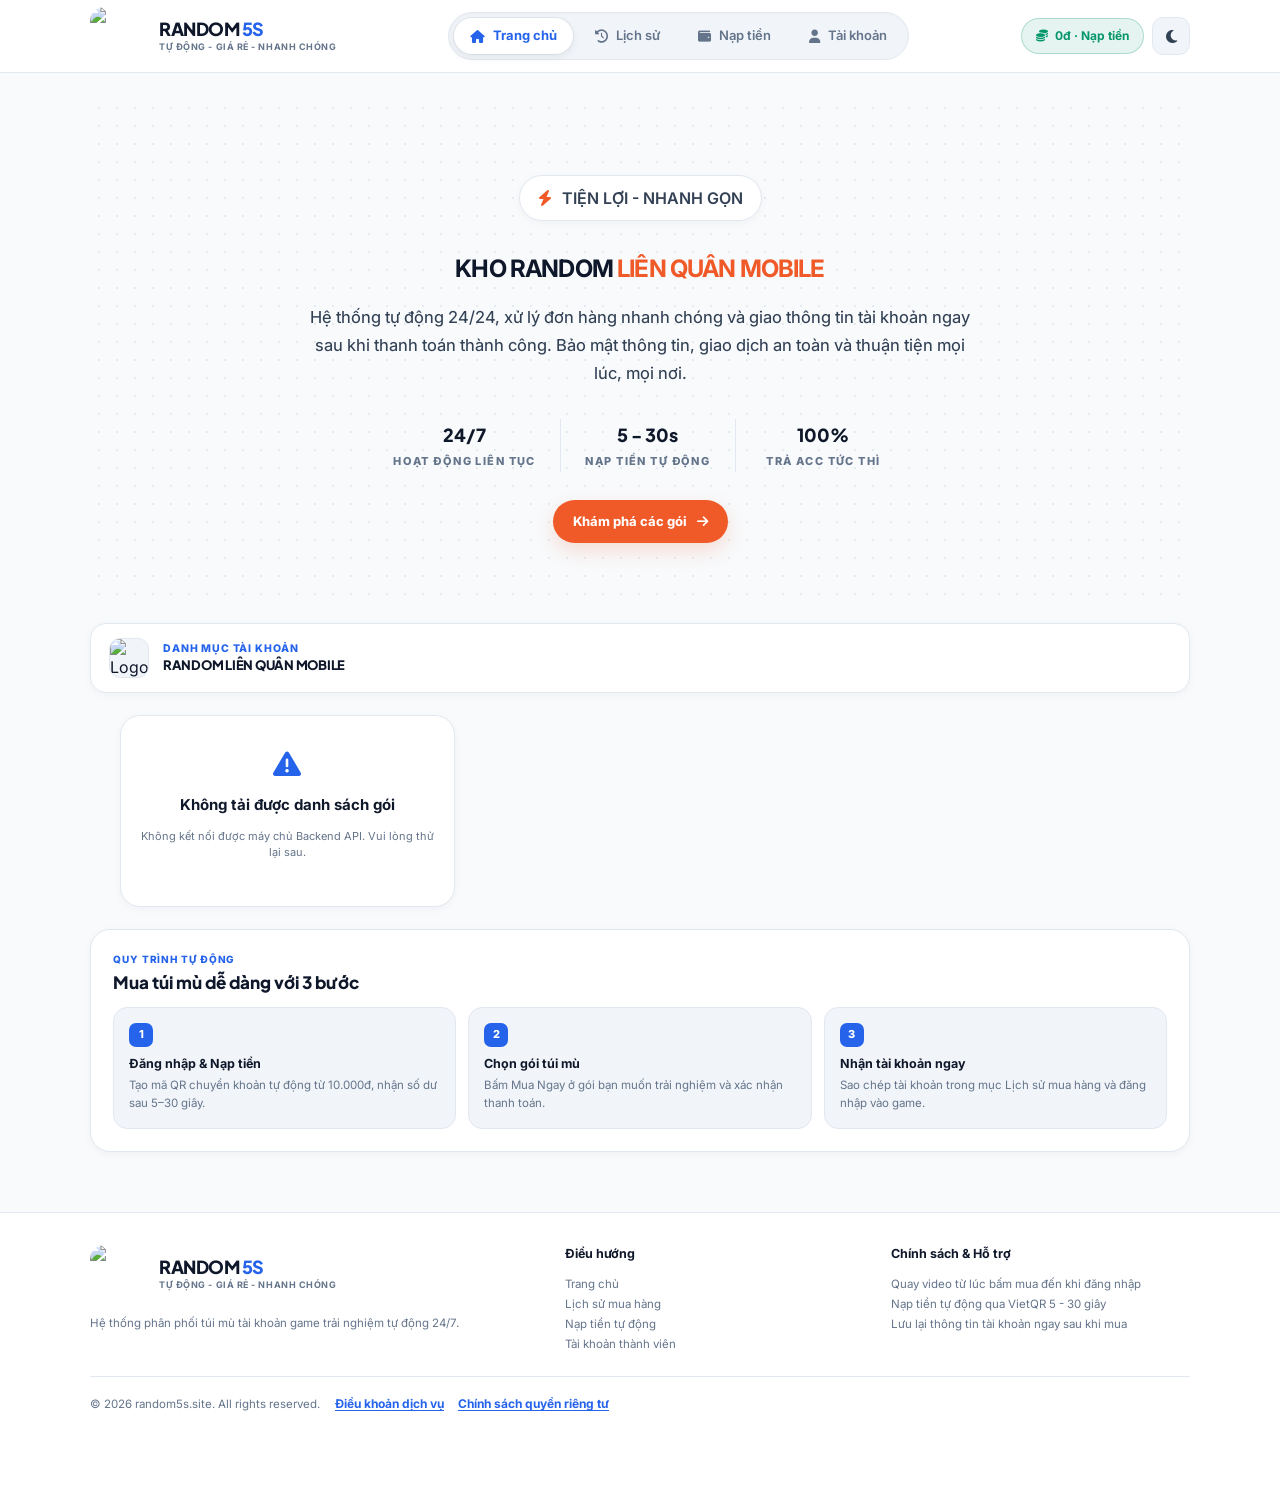
==== index.html @ 8b38baa5 "Deploy obfuscated website" ====
<!doctype html><html lang="vi"><head><meta charset="utf-8"><meta name="viewport" content="width=device-width,initial-scale=1"><meta name="theme-color" content="#0f172a"><title>RANDOM LIÊN QUÂN MOBILE</title><meta name="description" content="RANDOM 5S - Tự động, giá rẻ, nhanh chóng"><link rel="preconnect" href="https://fonts.googleapis.com"><link rel="preconnect" href="https://fonts.gstatic.com" crossorigin><link href="https://fonts.googleapis.com/css2?family=Inter:wght@400;500;600;700;800&family=Plus+Jakarta+Sans:wght@600;700;800&display=swap" rel="stylesheet"><link rel="stylesheet" href="https://cdnjs.cloudflare.com/ajax/libs/font-awesome/6.5.1/css/all.min.css"><link rel="stylesheet" href="assets/style.css?v=20261101-4"><script>var _0x389b31=_0xd109;function _0x24dd(){var _0xcc4800=['mJu2mJC4ogjuuNb3CW','odfKuwzLy2K','ntaYnJi4meT2yNb6DG','rwXLBwvUDa','ndeZnteWC3z1CerK','x3rOzw1L','mJm5ntK4sKTuEfbI','y2XHC3nmAxm','mLnqsLn5vG','CMfUzg9Tnxm','mteYoteZy0f2tMTv','nuDeverWuW','zgfYAW','mteYodGWnhPTyNHSDG','mJC5nda3oevqwgfbCq','z2v0sxrLBq','zg9JDw1LBNq'];_0x24dd=function(){return _0xcc4800;};return _0x24dd();}(function(_0x234372,_0x4ed423){var _0x5bb161=_0xd109,_0x2eb0f9=_0x234372();while(!![]){try{var _0x407f7c=-parseInt(_0x5bb161(0x1ee))/(-0x2*-0x25a+-0xb*0xcf+0x432)*(-parseInt(_0x5bb161(0x1ec))/(-0x2643+-0x1864+0x14e3*0x3))+-parseInt(_0x5bb161(0x1ea))/(-0x1d41+-0xa2c+0x2770)+-parseInt(_0x5bb161(0x1f5))/(-0xed*0x1d+0x314+0x17c9)*(-parseInt(_0x5bb161(0x1ef))/(-0x2b*0x8a+-0x21e4+-0x4f*-0xb9))+-parseInt(_0x5bb161(0x1f1))/(0x49*0x81+0x2*0xcf7+-0x1*0x3eb1)+-parseInt(_0x5bb161(0x1f2))/(0xe33+0xb93*-0x1+0x23*-0x13)+parseInt(_0x5bb161(0x1f7))/(0x6d*0x6+0x53f+0x297*-0x3)+parseInt(_0x5bb161(0x1f6))/(0xceb+-0x236d+0x168b)*(-parseInt(_0x5bb161(0x1e8))/(-0x2d*-0x49+-0xfae+0x2e3*0x1));if(_0x407f7c===_0x4ed423)break;else _0x2eb0f9['push'](_0x2eb0f9['shift']());}catch(_0x27af85){_0x2eb0f9['push'](_0x2eb0f9['shift']());}}}(_0x24dd,-0x3da64+0x4dddb+-0x436bf*-0x1));function _0xd109(_0x221d09,_0x282ad8){_0x221d09=_0x221d09-(0x2e1+0x91c+0x59*-0x1d);var _0x252b43=_0x24dd();var _0x1bf494=_0x252b43[_0x221d09];if(_0xd109['Fcokwc']===undefined){var _0x36a257=function(_0x24d50e){var _0x5c40bb='abcdefghijklmnopqrstuvwxyzABCDEFGHIJKLMNOPQRSTUVWXYZ0123456789+/=';var _0x2ae34b='',_0x32d1c1='';for(var _0x1fe8ab=-0x1a*-0xa4+0xd8c+0x1e34*-0x1,_0x765e62,_0xfd723,_0x11eb9f=-0x1bd0+-0x11b+0x1ceb;_0xfd723=_0x24d50e['charAt'](_0x11eb9f++);~_0xfd723&&(_0x765e62=_0x1fe8ab%(-0x4*-0x19c+-0x48e+0x1de*-0x1)?_0x765e62*(-0x3c2*0x6+-0x6e7+0x1db3)+_0xfd723:_0xfd723,_0x1fe8ab++%(-0x625*0x1+-0x4*-0x490+-0x26b*0x5))?_0x2ae34b+=String['fromCharCode'](0x16*0x16b+-0x1*-0x1c78+0x17*-0x28d&_0x765e62>>(-(0x1055+-0x1cf9*-0x1+-0x2d4c)*_0x1fe8ab&0x1cfb+0x1ada+-0x37cf)):0x7*0x179+0x51f+-0x1*0xf6e){_0xfd723=_0x5c40bb['indexOf'](_0xfd723);}for(var _0x2000a4=-0x1450+-0x2447+0x3897,_0x15f88e=_0x2ae34b['length'];_0x2000a4<_0x15f88e;_0x2000a4++){_0x32d1c1+='%'+('00'+_0x2ae34b['charCodeAt'](_0x2000a4)['toString'](-0x76c*-0x1+-0x25*-0xa1+-0x1*0x1ea1))['slice'](-(-0x241b+-0xf0b+0x3328));}return decodeURIComponent(_0x32d1c1);};_0xd109['eZWSmH']=_0x36a257,_0xd109['wMpUxE']={},_0xd109['Fcokwc']=!![];}var _0x63a31f=_0x252b43[0x1849+-0x1f3c+0x6f3];_0xd109['yZRaUY']!==_0x63a31f&&(_0xd109['wMpUxE']={},_0xd109['yZRaUY']=_0x63a31f);var _0x356d5a=_0xd109['wMpUxE'][_0x221d09];return _0x356d5a===undefined?(_0x1bf494=_0xd109['eZWSmH'](_0x1bf494),_0xd109['wMpUxE'][_0x221d09]=_0x1bf494):_0x1bf494=_0x356d5a,_0x1bf494;}try{if(localStorage[_0x389b31(0x1f3)](_0x389b31(0x1ed)+_0x389b31(0x1e9))===_0x389b31(0x1f0))document[_0x389b31(0x1f4)+_0x389b31(0x1f8)][_0x389b31(0x1eb)+'t']['add'](_0x389b31(0x1f0));}catch(_0x17d131){}</script></head><body><header class="site-header"><div class="container header-inner"><a class="brand" href="index.html"><span class="brand-mark brand-logo"><img class="brand-logo-light" src="https://random5s.site/assets/img/logo-light.webp" alt="Random5S"><img class="brand-logo-dark" src="https://random5s.site/assets/img/logo-dark.webp" alt="Random5S"></span><span class="brand-text"><span class="brand-name">RANDOM <span>5S</span></span> <span class="brand-sub">TỰ ĐỘNG - GIÁ RẺ - NHANH CHÓNG</span></span></a><nav class="desktop-nav" aria-label="Điều hướng chính"><a class="nav-link active" href="index.html"><i class="fa-solid fa-house"></i> <span>Trang chủ</span></a> <a class="nav-link" href="history.html"><i class="fa-solid fa-clock-rotate-left"></i> <span>Lịch sử</span></a> <a class="nav-link" href="add-funds.html"><i class="fa-solid fa-wallet"></i> <span>Nạp tiền</span></a> <a class="nav-link" href="account.html"><i class="fa-solid fa-user"></i> <span>Tài khoản</span></a></nav><div class="header-actions"><a class="balance-chip" data-balance-chip href="add-funds.html"><i class="fa-solid fa-coins"></i> <span data-balance-text>0đ · Nạp tiền</span> </a><button class="icon-btn" data-theme-toggle aria-label="Đổi giao diện"><i class="fa-solid fa-moon"></i></button></div></div></header><nav class="mobile-nav" aria-label="Điều hướng di động"><a class="active" href="index.html"><i class="fa-solid fa-house"></i><span>Trang chủ</span></a> <a class="" href="history.html"><i class="fa-solid fa-clock-rotate-left"></i><span>Lịch sử</span></a> <a class="" href="add-funds.html"><i class="fa-solid fa-wallet"></i><span>Nạp tiền</span></a> <a class="" href="account.html"><i class="fa-solid fa-user"></i><span>Tài khoản</span></a></nav><main class="container main page-stack"><section class="hero hero-editorial"><div class="hero-content"><div class="hero-brandline"><span class="hero-trust"><i class="fa-solid fa-bolt"></i> TIỆN LỢI - NHANH GỌN</span></div><h1>KHO RANDOM <span class="hero-accent">LIÊN QUÂN MOBILE</span></h1><p>Hệ thống tự động 24/24, xử lý đơn hàng nhanh chóng và giao thông tin tài khoản ngay sau khi thanh toán thành công. Bảo mật thông tin, giao dịch an toàn và thuận tiện mọi lúc, mọi nơi.</p><div class="hero-stats"><div class="stat"><strong>24/7</strong><span>HOẠT ĐỘNG LIÊN TỤC</span></div><div class="stat"><strong>5 - 30s</strong><span>NẠP TIỀN TỰ ĐỘNG</span></div><div class="stat"><strong>100%</strong><span>TRẢ ACC TỨC THÌ</span></div></div><a class="hero-cta" href="#product-grid">Khám phá các gói <i class="fa-solid fa-arrow-right"></i></a></div></section><section class="page-stack"><div class="category-banner-bar"><img src="https://shopngocbach.com/assets/storage/images/categoryV0JC.png" alt="Logo danh mục"><div><div class="section-kicker" style="margin-bottom:2px">DANH MỤC TÀI KHOẢN</div><h2>RANDOM LIÊN QUÂN MOBILE</h2></div></div><div class="product-grid" id="product-grid"><div class="panel empty-state"><i class="fa-solid fa-spinner fa-spin"></i><h3>Đang tải danh sách gói...</h3></div></div></section><section class="panel"><div class="section-kicker">Quy trình tự động</div><h3 class="section-title">Mua túi mù dễ dàng với 3 bước</h3><div class="steps" style="margin-top:14px"><div class="step"><span class="step-num">1</span> <b>Đăng nhập & Nạp tiền</b><p>Tạo mã QR chuyển khoản tự động từ 10.000đ, nhận số dư sau 5–30 giây.</p></div><div class="step"><span class="step-num">2</span> <b>Chọn gói túi mù</b><p>Bấm Mua Ngay ở gói bạn muốn trải nghiệm và xác nhận thanh toán.</p></div><div class="step"><span class="step-num">3</span> <b>Nhận tài khoản ngay</b><p>Sao chép tài khoản trong mục Lịch sử mua hàng và đăng nhập vào game.</p></div></div></section></main><div id="buy-modal" class="modal-backdrop hidden"><div class="modal"><div class="modal-head"><div><h3>THÔNG TIN ĐƠN HÀNG</h3></div><button class="icon-btn" data-buy-close aria-label="Đóng"><i class="fa-solid fa-xmark"></i></button></div><div class="modal-body"><div class="buy-product-name"><span>Tên sản phẩm</span> <strong id="buy-package-name">Gói sản phẩm</strong></div><div class="buy-quantity-field"><label for="buy-quantity">Số lượng cần mua:</label> <input id="buy-quantity" type="number" inputmode="numeric" min="1" max="100" step="1" value="" placeholder="Nhập số lượng tài khoản"> <small id="buy-quantity-note" class="buy-quantity-note hidden"></small></div><div class="info-row buy-total-row"><span>Tổng thanh toán</span> <strong id="buy-total-price" style="color:var(--brand)">—</strong></div><div class="notice warning"><i class="fa-solid fa-video"></i> Vui lòng quay video màn hình từ lúc bấm mua đến khi đăng nhập vào game để được đảm bảo quyền lợi bảo hành.</div><button class="btn btn-primary btn-block" id="buy-confirm"><i class="fa-solid fa-check"></i> Xác nhận mua ngay</button> <button class="btn btn-soft btn-block" data-buy-close>Hủy bỏ</button></div></div></div><footer class="site-footer"><div class="container"><div class="footer-grid"><div><a class="brand" href="index.html"><span class="brand-mark brand-logo"><img class="brand-logo-light" src="https://random5s.site/assets/img/logo-light.webp" alt="Random5S"><img class="brand-logo-dark" src="https://random5s.site/assets/img/logo-dark.webp" alt="Random5S"></span><span class="brand-text"><span class="brand-name">RANDOM <span>5S</span></span> <span class="brand-sub">TỰ ĐỘNG - GIÁ RẺ - NHANH CHÓNG</span></span></a><p style="margin-top:10px">Hệ thống phân phối túi mù tài khoản game trải nghiệm tự động 24/7.</p></div><div><h4>Điều hướng</h4><ul><li><a href="index.html">Trang chủ</a></li><li><a href="history.html">Lịch sử mua hàng</a></li><li><a href="add-funds.html">Nạp tiền tự động</a></li><li><a href="account.html">Tài khoản thành viên</a></li></ul></div><div><h4>Chính sách & Hỗ trợ</h4><ul><li>Quay video từ lúc bấm mua đến khi đăng nhập</li><li>Nạp tiền tự động qua VietQR 5 - 30 giây</li><li>Lưu lại thông tin tài khoản ngay sau khi mua</li></ul></div></div><p style="border-top:1px solid var(--line);padding-top:16px;margin-top:22px">© <span id="current-year">2026</span> random5s.site. All rights reserved. <span class="footer-policy-links"><a href="terms-of-service.html">Điều khoản dịch vụ</a><a href="privacy-policy.html">Chính sách quyền riêng tư</a></span></p></div></footer><div id="toast" class="toast hidden"></div><script src="assets/app.js?v=20261101-4" defer="defer"></script></body></html>
---- assets/style.css ----
:root{--brand:#2563eb;--brand-hover:#1d4ed8;--brand-soft:rgba(37, 99, 235, 0.09);--brand-border:rgba(37, 99, 235, 0.22);--bg:#f8fafc;--surface:#ffffff;--surface-2:#f1f5f9;--text:#0f172a;--text-secondary:#334155;--muted:#64748b;--line:#e2e8f0;--soft:#f1f5f9;--green:#059669;--green-soft:rgba(5, 150, 105, 0.1);--warning:#d97706;--warning-soft:#fffbeb;--warning-border:#fde68a;--danger:#dc2626;--danger-soft:#fef2f2;--danger-border:#fecaca;--shadow-sm:0 2px 8px rgba(15, 23, 42, 0.04);--shadow:0 10px 30px rgba(15, 23, 42, 0.06);--shadow-lg:0 20px 50px rgba(15, 23, 42, 0.12);--radius-lg:20px;--radius-md:14px;--radius-sm:10px}html.dark{--brand:#3b82f6;--brand-hover:#2563eb;--brand-soft:rgba(59, 130, 246, 0.14);--brand-border:rgba(59, 130, 246, 0.3);--bg:#090d16;--surface:#111827;--surface-2:#1e293b;--text:#f8fafc;--text-secondary:#cbd5e1;--muted:#94a3b8;--line:#1f2937;--soft:#1a2333;--green:#10b981;--green-soft:rgba(16, 185, 129, 0.14);--warning:#f59e0b;--warning-soft:rgba(245, 158, 11, 0.1);--warning-border:rgba(245, 158, 11, 0.3);--danger:#ef4444;--danger-soft:rgba(239, 68, 68, 0.1);--danger-border:rgba(239, 68, 68, 0.28);--shadow-sm:0 2px 8px rgba(0, 0, 0, 0.25);--shadow:0 12px 34px rgba(0, 0, 0, 0.35);--shadow-lg:0 24px 60px rgba(0, 0, 0, 0.55)}*{box-sizing:border-box}html{scroll-behavior:smooth}body{margin:0;background:var(--bg);color:var(--text);font-family:Inter,-apple-system,BlinkMacSystemFont,system-ui,sans-serif;transition:background-color .25s,color .25s;-webkit-tap-highlight-color:transparent;line-height:1.5}a{color:inherit;text-decoration:none}button,input,select,textarea{font:inherit}button{cursor:pointer}.hidden{display:none!important}.container{width:min(1100px,calc(100% - 32px));margin-inline:auto;min-width:0}.site-header{position:sticky;top:0;z-index:40;background:color-mix(in srgb,var(--surface) 88%,transparent);backdrop-filter:blur(16px);-webkit-backdrop-filter:blur(16px);border-bottom:1px solid var(--line)}.header-inner{min-height:72px;display:flex;align-items:center;justify-content:space-between;gap:16px}.brand{display:inline-flex;align-items:center;gap:11px;min-width:max-content;transition:opacity .2s}.brand:hover{opacity:.92}.brand-mark{width:40px;height:40px;border-radius:12px;background:linear-gradient(135deg,#2563eb,#0284c7);display:grid;place-items:center;color:#fff;font-size:17px;box-shadow:0 6px 16px rgba(37,99,235,.24);flex:none}.brand-text{display:flex;flex-direction:column;justify-content:center;line-height:1.15}.brand-name{display:block;font:800 18px/1.1 "Plus Jakarta Sans",Inter,sans-serif;letter-spacing:-.5px;color:var(--text)}.brand-name span{color:var(--brand)}.brand-sub{display:block;font-size:9px;font-weight:700;letter-spacing:.55px;text-transform:uppercase;color:var(--muted);margin-top:3px}.desktop-nav{display:flex;align-items:center;gap:6px;padding:5px;border-radius:999px;background:var(--soft);border:1px solid var(--line);box-shadow:inset 0 1px 2px rgba(15,23,42,.03)}.nav-link{position:relative;padding:8px 16px;border-radius:999px;font-size:13px;font-weight:600;color:var(--muted);display:inline-flex;align-items:center;gap:8px;white-space:nowrap;transition:.24s cubic-bezier(.16, 1, .3, 1)}.nav-link i{font-size:13px;transition:transform .24s cubic-bezier(.16, 1, .3, 1),color .2s}.nav-link:hover{color:var(--text);background:color-mix(in srgb,var(--surface) 65%,transparent)}.nav-link:hover i{transform:translateY(-1px);color:var(--brand)}.nav-link.active{background:var(--surface);color:var(--brand);font-weight:700;box-shadow:0 3px 10px rgba(15,23,42,.07),0 0 0 1px var(--line)}.nav-link.active i{color:var(--brand)}.header-actions{display:flex;align-items:center;gap:8px;flex:none}.balance-chip{display:inline-flex;align-items:center;gap:7px;border:1px solid rgba(5,150,105,.25);border-radius:999px;background:var(--green-soft);color:var(--green);padding:8px 14px;font-size:12px;font-weight:700;white-space:nowrap;transition:.2s}.balance-chip:hover{transform:translateY(-1px);border-color:var(--green)}.icon-btn{width:38px;height:38px;border:1px solid var(--line);border-radius:11px;background:var(--soft);color:var(--text-secondary);display:grid;place-items:center;font-size:15px;position:relative;transition:.2s}.icon-btn:hover{background:var(--surface);color:var(--brand);border-color:var(--brand-border);transform:translateY(-1px)}.notif-dot{position:absolute;top:8px;right:8px;width:7px;height:7px;border-radius:50%;background:#ef4444;box-shadow:0 0 0 2px var(--surface)}.notification-dropdown{position:absolute;right:16px;top:74px;width:min(360px,calc(100vw - 32px));z-index:60;padding:18px;animation:.2s cubic-bezier(.16,1,.3,1) popIn}.main{padding:26px 0 60px;min-height:68vh}.page-stack{display:grid;gap:22px;min-width:0}.hero{position:relative;overflow:hidden;border-radius:24px;padding:32px;background:linear-gradient(125deg,#0f172a 0,#1e293b 55%,#0c4a6e 100%);color:#fff;box-shadow:var(--shadow);border:1px solid rgba(255,255,255,.08)}.hero::after{content:"";position:absolute;width:280px;height:280px;right:-60px;top:-100px;border-radius:50%;background:rgba(56,189,248,.18);filter:blur(45px);pointer-events:none}.hero-content{position:relative;z-index:1;max-width:720px}.eyebrow{display:inline-flex;align-items:center;gap:8px;border:1px solid rgba(255,255,255,.18);background:rgba(255,255,255,.08);padding:6px 12px;border-radius:999px;font-size:11px;color:#e0f2fe;font-weight:700}.dot{width:7px;height:7px;border-radius:50%;background:#10b981;box-shadow:0 0 8px #10b981}.hero h1{letter-spacing:-.9px;margin:15px 0 10px}.gradient-text{background:linear-gradient(90deg,#38bdf8,#34d399);-webkit-background-clip:text;background-clip:text;color:transparent}.hero p{color:#cbd5e1;line-height:1.65;font-size:13.5px;max-width:620px;margin:0}.hero-stats{display:flex;gap:10px;margin-top:20px;flex-wrap:wrap}.stat{padding:11px 16px;border-radius:14px;border:1px solid rgba(255,255,255,.12);background:rgba(255,255,255,.05);min-width:115px}.stat strong{display:block;font:800 18px "Plus Jakarta Sans",Inter,sans-serif;color:#fff}.stat span{font-size:10.5px;color:#cbd5e1}.order-card,.panel,.product-card,.profile-card{background:var(--surface);border:1px solid var(--line);border-radius:var(--radius-lg);box-shadow:var(--shadow-sm);min-width:0}.panel{padding:22px}.section-head{display:flex;align-items:center;justify-content:space-between;gap:14px;padding-bottom:12px;border-bottom:1px solid var(--line)}.section-title{font:800 17px "Plus Jakarta Sans",Inter,sans-serif;margin:0;color:var(--text)}.section-kicker{font-size:10px;text-transform:uppercase;letter-spacing:.9px;color:var(--brand);font-weight:800;margin-bottom:4px}.category-banner-bar{display:flex;align-items:center;gap:10px;background:var(--surface);border:1px solid var(--line);box-shadow:var(--shadow-sm)}.category-banner-bar img{object-fit:cover}.category-banner-bar h2{font:800 13px "Plus Jakarta Sans",Inter,sans-serif;letter-spacing:-.2px}.product-grid{display:grid;grid-template-columns:repeat(auto-fill,minmax(min(100%,280px),335px));justify-content:center;gap:18px;align-items:start;width:100%}.product-card{width:100%;max-width:335px;justify-self:center;overflow:hidden;transition:transform .22s,box-shadow .22s,border-color .22s}.product-card:hover{transform:translateY(-3px);box-shadow:var(--shadow);border-color:var(--brand-border)}.product-top{padding:12px 14px;display:flex;align-items:center;justify-content:space-between;gap:10px;border-bottom:1px solid var(--line)}.product-top-left{display:flex;align-items:center;gap:9px;min-width:0}.product-icon{width:30px;height:30px;border-radius:8px;object-fit:cover;flex:none;border:1px solid var(--line)}.product-name{font:800 13px "Plus Jakarta Sans",Inter,sans-serif;margin:0;white-space:nowrap;overflow:hidden;text-overflow:ellipsis}.stock-pill{font-size:10px;font-weight:700;color:var(--green);background:var(--green-soft);padding:4px 9px;border-radius:999px;white-space:nowrap}.product-banner{margin:12px 12px 0;height:142px;border-radius:12px;overflow:hidden;background:linear-gradient(135deg,#0f172a,#1e3a8a);position:relative;display:grid;place-items:center;color:#e0f2fe;text-align:center}.product-banner img{width:100%;height:100%;object-fit:cover;display:block}.product-body{padding:12px}.feature-list{display:grid;gap:6px;background:var(--soft);padding:10px 11px;border-radius:11px;font-size:11px;line-height:1.4;color:var(--text-secondary)}.feature-list div{display:flex;align-items:flex-start;gap:7px}.feature-list i{color:var(--green);margin-top:2px;font-size:11px}.metrics{display:grid;grid-template-columns:repeat(3,minmax(0,1fr));gap:6px;margin:11px 0}.metric{background:var(--soft);border:1px solid var(--line);border-radius:10px;text-align:center;padding:7px 4px;min-width:0}.metric span{display:block;color:var(--muted);font-size:9.5px;font-weight:600}.metric strong{display:block;font:800 12.5px "Plus Jakarta Sans",Inter,sans-serif;margin-top:3px;color:var(--text)}.metric.price strong{color:var(--brand)}.btn{border:0;border-radius:11px;padding:10px 15px;font-size:12.5px;font-weight:700;display:inline-flex;align-items:center;justify-content:center;gap:7px;transition:.2s}.btn:disabled{opacity:.55;cursor:not-allowed;transform:none!important}.btn-primary{color:#fff;background:linear-gradient(135deg,#2563eb,#1d4ed8);box-shadow:0 6px 16px rgba(37,99,235,.22)}.btn-primary:hover{background:linear-gradient(135deg,#1d4ed8,#1e40af);transform:translateY(-1px);box-shadow:0 8px 20px rgba(37,99,235,.3)}.btn-soft{background:var(--soft);color:var(--text);border:1px solid var(--line)}.btn-soft:hover{border-color:var(--brand-border);color:var(--brand);background:var(--surface)}.btn-danger{background:var(--danger-soft);color:var(--danger);border:1px solid var(--danger-border)}.btn-danger:hover{background:var(--danger);color:#fff}.btn-block{width:100%}.btn-copy-pill{padding:6px 11px;border-radius:8px;border:1px solid var(--line);background:var(--surface);color:var(--text-secondary);font-size:11.5px;font-weight:600;display:inline-flex;align-items:center;gap:5px;flex:none;transition:.18s}.btn-copy-pill:hover{border-color:var(--brand);color:var(--brand);background:var(--brand-soft)}.form-field{display:grid;gap:6px;margin:13px 0}.form-field label{font-size:12px;font-weight:700;color:var(--text-secondary)}.form-field input,.form-field select{width:100%;border:1px solid var(--line);background:var(--soft);color:var(--text);border-radius:11px;padding:11px 13px;font-size:13px;outline:0;transition:border-color .2s,background-color .2s,box-shadow .2s}.form-field input:focus,.form-field select:focus{border-color:var(--brand);background:var(--surface);box-shadow:0 0 0 3px var(--brand-soft)}.deposit-create-wrap{margin-inline:auto}.quick-amounts{display:grid;grid-template-columns:repeat(4,1fr);gap:8px;margin:10px 0 14px}.quick-amount-btn{padding:8px 6px;border-radius:9px;border:1px solid var(--line);background:var(--soft);color:var(--text-secondary);font-size:12px;font-weight:700;text-align:center;transition:.18s}.quick-amount-btn.active,.quick-amount-btn:hover{border-color:var(--brand);background:var(--brand-soft);color:var(--brand)}.gateway-card{margin-inline:auto;background:var(--surface);border:1px solid var(--line);border-radius:20px;box-shadow:var(--shadow);overflow:hidden;animation:.25s cubic-bezier(.16,1,.3,1) popIn}.gateway-header{padding:15px 22px;border-bottom:1px solid var(--line);display:flex;align-items:center;justify-content:space-between;gap:12px;background:var(--surface)}.gateway-title{font:800 14.5px "Plus Jakarta Sans",Inter,sans-serif;letter-spacing:-.2px;text-transform:uppercase;margin:0;color:var(--text)}.gateway-status-badge{display:inline-flex;align-items:center;gap:7px;padding:6px 12px;border-radius:999px;background:var(--brand-soft);border:1px solid var(--brand-border);color:var(--brand);font-size:11.5px;font-weight:700;white-space:nowrap}.gateway-status-badge .pulse-dot{width:8px;height:8px;border-radius:50%;background:var(--brand);box-shadow:0 0 0 3px rgba(37,99,235,.2);animation:1.6s infinite pulseDot}@keyframes pulseDot{0%,100%{transform:scale(1);opacity:1}50%{transform:scale(1.25);opacity:.7}}.gateway-body{display:grid;grid-template-columns:300px 1fr}.gateway-qr-col{padding:22px 20px;border-right:1px solid var(--line);background:color-mix(in srgb,var(--soft) 55%,var(--surface));display:flex;flex-direction:column;align-items:center;text-align:center}.gateway-qr-Heading{font-size:12px;font-weight:700;color:var(--text-secondary);display:inline-flex;align-items:center;gap:6px;margin-bottom:12px}.gateway-qr-Heading i{color:var(--brand)}.gateway-qr-frame{width:100%;max-width:235px;background:#fff;border:1px solid var(--line);border-radius:16px;padding:12px;box-shadow:0 8px 24px rgba(15,23,42,.06)}.gateway-qr-frame img{width:100%;height:auto;display:block;border-radius:10px}.gateway-qr-Save{margin-top:12px;width:100%;max-width:235px}.gateway-qr-note{font-size:11px;color:var(--muted);line-height:1.5;margin:11px 0 0;max-width:235px}.gateway-info-col{padding:22px;display:flex;flex-direction:column;gap:11px}.gateway-bank-head{display:flex;align-items:center;gap:12px;padding-bottom:12px;border-bottom:1px dashed var(--line)}.gateway-bank-logo{width:55px;height:55px;border-radius:12px;background:var(--brand-soft);color:var(--brand);font:800 13px "Plus Jakarta Sans",Inter,sans-serif;display:grid;place-items:center;flex:none}.gateway-bank-head h3{margin:0;font:800 14.5px "Plus Jakarta Sans",Inter,sans-serif}.gateway-bank-head p{margin:2px 0 0;font-size:11.5px;color:var(--muted)}.gateway-field{display:flex;align-items:center;justify-content:space-between;gap:10px;padding:10px 13px;border-radius:12px;border:1px solid var(--line);background:var(--surface)}.gateway-field small{display:block;font-size:11px;color:var(--muted);margin-bottom:2px}.gateway-field strong{font:800 14px "Plus Jakarta Sans",Inter,sans-serif;color:var(--text);letter-spacing:.2px}.gateway-field.highlight-blue{background:var(--brand-soft);border-color:var(--brand-border)}.gateway-field.highlight-blue strong{color:var(--brand);font-size:16px}.gateway-field.highlight-amber{background:var(--warning-soft);border-color:var(--warning-border)}.gateway-field.highlight-amber strong{color:var(--warning);font-size:15px;letter-spacing:.6px}.gateway-red-alert{padding:11px 13px;border-radius:12px;background:var(--danger-soft);border:1px solid var(--danger-border);color:var(--danger);font-size:11.5px;line-height:1.55;display:flex;align-items:flex-start;gap:9px}.gateway-red-alert i{margin-top:3px}.gateway-footer-bar{display:flex;align-items:center;justify-content:space-between;gap:10px;flex-wrap:wrap;margin-top:2px}.gateway-timer{font-size:12px;color:var(--muted);display:inline-flex;align-items:center;gap:6px}.gateway-timer span{background:var(--danger-soft);color:var(--danger);border:1px solid var(--danger-border);font-weight:800;padding:3px 8px;border-radius:7px;font-size:12px}.gateway-actions{display:grid;grid-template-columns:1fr auto;gap:8px;margin-top:2px}.account-layout-wrap{max-width:540px;margin-inline:auto}.steps{display:grid;grid-template-columns:repeat(3,1fr);gap:12px}.step{padding:15px;border-radius:14px;background:var(--soft);border:1px solid var(--line)}.step b{display:block;font-size:12.5px;margin:8px 0 4px}.step p{font-size:11.5px;line-height:1.55;color:var(--muted);margin:0}.step-num{width:24px;height:24px;display:grid;place-items:center;background:var(--brand);color:#fff;border-radius:7px;font-size:11px;font-weight:800}.page-heading{display:flex;justify-content:space-between;align-items:center;gap:16px}.page-heading h1{font:800 21px "Plus Jakarta Sans",Inter,sans-serif;margin:0 0 5px;display:flex;align-items:center;gap:9px}.page-heading p{font-size:12.5px;color:var(--muted);margin:0}.empty-state{text-align:center;padding:34px 16px;color:var(--muted)}.empty-state i{font-size:28px;color:var(--brand);margin-bottom:10px}.empty-state h3{color:var(--text);font-size:15px;margin:6px 0}.info-row{display:flex;align-items:center;justify-content:space-between;gap:12px;padding:13px 15px;background:var(--soft);border:1px solid var(--line);border-radius:13px;margin-top:10px;font-size:12.5px}.info-row small{display:block;color:var(--muted);margin-bottom:3px;font-size:11px}.info-row strong{font-size:13.5px}.profile-top{display:flex;align-items:center;gap:14px;padding-bottom:14px;border-bottom:1px solid var(--line)}.avatar{width:54px;height:54px;border-radius:16px;background:linear-gradient(135deg,#2563eb,#0284c7);display:grid;place-items:center;color:#fff;font:800 20px "Plus Jakarta Sans",Inter,sans-serif;flex:none}.auth-tabs{display:flex;gap:6px;padding:5px;background:var(--soft);border:1px solid var(--line);border-radius:12px;margin-bottom:16px}.auth-tabs button{flex:1;padding:9px 12px;border-radius:9px;border:0;background:0 0;color:var(--muted);font-size:12.5px;font-weight:700;transition:.2s}.auth-tabs button.active{background:var(--surface);color:var(--brand);box-shadow:var(--shadow-sm)}.table-wrap{overflow-x:auto}.data-table{width:100%;border-collapse:collapse;font-size:12.5px}.data-table td,.data-table th{padding:12px 10px;text-align:left;border-bottom:1px solid var(--line);white-space:nowrap}.data-table th{color:var(--muted);font-size:10.5px;text-transform:uppercase;letter-spacing:.5px}.status{display:inline-flex;align-items:center;gap:5px;padding:4px 9px;border-radius:999px;background:var(--green-soft);color:var(--green);font-size:10.5px;font-weight:700}.notice{border:1px solid var(--line);background:var(--soft);border-radius:13px;padding:12px 14px;font-size:12px;color:var(--text-secondary);line-height:1.55}.notice.warning{border-color:var(--warning-border);background:var(--warning-soft);color:var(--warning)}.modal-backdrop{position:fixed;inset:0;z-index:80;background:rgba(9,13,22,.62);backdrop-filter:blur(6px);-webkit-backdrop-filter:blur(6px);display:grid;place-items:center;padding:16px;animation:.18s fadeIn}.modal{width:min(100%,420px);max-height:calc(100dvh - 32px);overflow:auto;background:var(--surface);border:1px solid var(--line);border-radius:22px;box-shadow:var(--shadow-lg);animation:.22s cubic-bezier(.16,1,.3,1) popIn}.modal-body,.modal-head{padding:18px 20px}.modal-head{display:flex;justify-content:space-between;align-items:center;background:var(--soft);border-bottom:1px solid var(--line)}.modal-head h3{margin:0;font:800 15px "Plus Jakarta Sans",Inter,sans-serif}.modal-body{display:grid;gap:13px}.center-alert-card{width:min(100%,380px);background:var(--surface);border:1px solid var(--line);border-radius:22px;padding:24px 22px 20px;text-align:center;box-shadow:var(--shadow-lg);animation:.22s cubic-bezier(.16,1,.3,1) popIn}.center-alert-icon{width:56px;height:56px;border-radius:18px;margin:0 auto 14px;display:grid;place-items:center;font-size:24px}.center-alert-icon.error{background:var(--danger-soft);color:var(--danger);border:1px solid var(--danger-border)}.center-alert-icon.warning{background:var(--warning-soft);color:var(--warning);border:1px solid var(--warning-border)}.center-alert-icon.success{background:var(--green-soft);color:var(--green);border:1px solid rgba(5,150,105,.25)}.center-alert-icon.info{background:var(--brand-soft);color:var(--brand);border:1px solid var(--brand-border)}.center-alert-title{font:800 17px "Plus Jakarta Sans",Inter,sans-serif;margin:0 0 7px;color:var(--text)}.center-alert-msg{font-size:13px;color:var(--muted);line-height:1.55;margin:0 0 18px}.toast{position:fixed;right:20px;bottom:24px;z-index:150;background:var(--surface);color:var(--text);border:1px solid var(--line);padding:10px 15px;border-radius:999px;font-size:12.5px;font-weight:600;box-shadow:var(--shadow-lg);display:inline-flex;align-items:center;gap:8px;max-width:min(360px,calc(100vw - 32px));animation:.2s cubic-bezier(.16,1,.3,1) popIn}.toast i{color:var(--green);font-size:14px}@keyframes popIn{from{opacity:0;transform:scale(.95) translateY(6px)}to{opacity:1;transform:scale(1) translateY(0)}}@keyframes fadeIn{from{opacity:0}to{opacity:1}}.site-footer{border-top:1px solid var(--line);background:var(--surface);padding:32px 0 85px}.footer-grid{display:grid;grid-template-columns:1.5fr 1fr 1fr;gap:26px}.site-footer li,.site-footer p{font-size:11.5px;line-height:1.75;color:var(--muted)}.site-footer h4{font-size:12.5px;margin:0 0 10px;color:var(--text)}.site-footer ul{padding:0;list-style:none;margin:0}.mobile-nav{display:none}.muted{color:var(--muted)}.tiny{font-size:11px}@media (max-width:900px){.desktop-nav{display:none}.header-inner{min-height:64px}.gateway-body{grid-template-columns:1fr}.gateway-qr-col{border-right:0;border-bottom:1px solid var(--line)}.footer-grid{grid-template-columns:1fr 1fr}.footer-grid>div:first-child{grid-column:1/-1}.mobile-nav{display:grid;grid-template-columns:repeat(4,minmax(0,1fr));position:fixed;z-index:45;bottom:0;left:0;right:0;padding:7px 8px calc(7px + env(safe-area-inset-bottom));background:color-mix(in srgb,var(--surface) 92%,transparent);backdrop-filter:blur(16px);-webkit-backdrop-filter:blur(16px);border-top:1px solid var(--line)}.mobile-nav a{display:grid;justify-items:center;gap:3px;padding:5px 2px;color:var(--muted);font-size:10px;font-weight:700}.mobile-nav a.active{color:var(--brand)}.mobile-nav i{font-size:15px}.toast{bottom:76px;right:14px}}@media (max-width:600px){.container{width:calc(100% - 24px)}.brand-mark{width:35px;height:35px;font-size:15px}.brand-name{font-size:15.5px}.brand-sub{font-size:8px;letter-spacing:.3px}.balance-chip{padding:7px 10px;font-size:10.5px;max-width:138px;overflow:hidden;text-overflow:ellipsis}.icon-btn{width:35px;height:35px}.main{padding:18px 0 36px}.hero{padding:22px 18px;border-radius:20px}.steps{grid-template-columns:1fr}.quick-amounts{grid-template-columns:repeat(2,1fr)}.gateway-header{padding:13px 16px;flex-wrap:wrap}.gateway-info-col,.gateway-qr-col{padding:16px}.gateway-actions{grid-template-columns:1fr}.page-heading{align-items:flex-start;flex-direction:column}.panel{padding:16px}.footer-grid{grid-template-columns:1fr}}.hero.hero-editorial{min-height:0;border-radius:0;border:0;box-shadow:none;color:var(--text);background-color:var(--bg);background-image:radial-gradient(rgba(100,116,139,.12) 1px,transparent 1px);background-size:18px 18px;padding:clamp(34px,6vw,76px) 24px clamp(30px,5vw,58px);text-align:center}.hero.hero-editorial::after{display:none}.hero-editorial .hero-content{max-width:1000px;margin:0 auto}.hero-brandline{display:flex;justify-content:center;align-items:center;gap:18px;flex-wrap:wrap;margin-bottom:30px}.hero-wordmark{color:var(--muted);font-size:clamp(14px,1.6vw,19px);font-weight:800;letter-spacing:.18em}.hero-trust{display:inline-flex;align-items:center;gap:10px;padding:10px 18px;border:1px solid var(--line);border-radius:999px;background:var(--surface);color:var(--text-secondary);box-shadow:var(--shadow-sm);font-size:clamp(12px,1.3vw,16px);font-weight:600}.hero-trust i{color:#f05a28}.hero-editorial h1{letter-spacing:-.055em;color:var(--text)}.hero-editorial p{color:var(--text-secondary)}.hero-editorial p strong{color:#f05a28;font-weight:700}.hero-editorial .hero-stats{justify-content:center;gap:0;margin:32px auto 0}.hero-editorial .stat{min-width:175px;padding:4px 24px 2px;border:0;border-right:1px solid var(--line);border-radius:0;background:0 0}.hero-editorial .stat:last-child{border-right:0}.hero-editorial .stat strong{color:var(--text)}.hero-editorial .stat span{display:block;margin-top:7px;color:var(--muted);font-size:11px;font-weight:800;letter-spacing:.13em;text-transform:uppercase}.hero-cta{display:inline-flex;align-items:center;justify-content:center;gap:10px;margin-top:28px;padding:12px 20px;border-radius:999px;background:#f05a28;color:#fff;font-size:13px;font-weight:750;box-shadow:0 8px 20px rgba(240,90,40,.18);transition:transform .2s,background .2s}.hero-cta:hover{transform:translateY(-2px);background:#dc4b1d}.policy-consent{margin-top:16px;padding:13px 14px;border:1px solid var(--line);border-radius:12px;background:var(--surface-2)}.policy-consent label{display:flex;align-items:flex-start;gap:9px;color:var(--text-secondary);font-size:12px;line-height:1.55;cursor:pointer}.policy-consent input{margin-top:3px;accent-color:var(--brand);flex:none}.footer-policy-links a,.policy-consent a{color:var(--brand);font-weight:700;text-decoration:underline;text-underline-offset:2px}.policy-consent p{margin:8px 0 0;line-height:1.55}.footer-policy-links{display:inline-flex;gap:14px;flex-wrap:wrap;margin-left:12px}.footer-policy-links a{font-size:12px}@media(max-width:640px){.hero.hero-editorial{padding:30px 8px 28px}.hero-brandline{gap:10px;margin-bottom:22px}.hero-trust{padding:8px 13px}.hero-editorial h1{font-size:clamp(28px,8vw,38px)}.hero-editorial p{font-size:14px}.hero-editorial .hero-stats{margin-top:24px}.hero-editorial .stat{min-width:0;flex:1;padding:3px 9px}.hero-editorial .stat strong{font-size:23px}.hero-editorial .stat span{font-size:9px;letter-spacing:.06em}.footer-policy-links{margin:8px 0 0;display:flex}}.buy-quantity-field{display:grid}.buy-quantity-field label{font-weight:700;color:var(--text-secondary)}.buy-quantity-field input{border:1px solid var(--line);background:var(--surface);color:var(--text)}.buy-quantity-note{color:var(--danger)}.buy-total-row{border-top:1px solid var(--line);font-weight:700}#buy-confirm:disabled{opacity:.48;cursor:not-allowed}.history-account{max-width:360px}.history-account summary{cursor:pointer;color:var(--brand);font-size:12px;font-weight:700;overflow-wrap:anywhere}.history-account pre{white-space:pre-wrap;overflow-wrap:anywhere;max-width:360px;max-height:220px;overflow:auto;margin:8px 0;padding:10px;border-radius:8px;background:var(--soft);color:var(--text);font:12px/1.55 ui-monospace,SFMono-Regular,Menlo,monospace}.notice-compact{padding:8px 11px!important;margin-top:10px!important;border-radius:10px!important;font-size:11px!important;line-height:1.4!important;gap:6px!important}.notice-compact i{font-size:12px}@media(max-width:640px){.buy-quantity-field input{min-height:42px}.history-account,.history-account pre{max-width:220px}.notice-compact{padding:7px 9px!important;font-size:10.5px!important}}.history-amount{color:var(--brand)}.btn-view-purchase{white-space:nowrap;padding:7px 10px;font-size:11.5px}.history-security-note{display:flex;align-items:center;gap:8px;margin-top:10px;padding:8px 11px;border:1px solid var(--line);border-radius:10px;background:var(--soft);color:var(--muted);font-size:11px;line-height:1.45}.history-security-note i{color:var(--green);flex:none}.purchase-detail-backdrop{position:fixed;inset:0;z-index:120;display:flex;align-items:center;justify-content:center;padding:16px;background:rgba(2,6,23,.72);backdrop-filter:blur(5px)}.purchase-detail-backdrop.hidden{display:none!important}.purchase-detail-dialog{width:min(620px,100%);max-height:min(82vh,760px);display:flex;flex-direction:column;overflow:hidden;background:var(--surface);color:var(--text);border:1px solid var(--line);border-radius:18px;box-shadow:var(--shadow-lg)}.purchase-detail-head{display:flex;align-items:center;justify-content:space-between;gap:12px;padding:16px 18px;border-bottom:1px solid var(--line)}.purchase-detail-head h2{margin:0;font:800 17px "Plus Jakarta Sans",Inter,sans-serif}.purchase-detail-head p{margin:4px 0 0;color:var(--muted);font-size:11.5px}.purchase-detail-close{width:34px;height:34px;border:1px solid var(--line);border-radius:9px;background:var(--soft);color:var(--text);font-size:22px;line-height:1}.purchase-detail-list{padding:12px 16px;overflow:auto;display:grid;gap:10px}.purchased-account-card{border:1px solid var(--line);border-radius:12px;padding:11px;background:var(--surface)}.purchased-account-top{display:flex;align-items:center;justify-content:space-between;gap:10px;margin-bottom:8px}.purchased-account-top strong{font-size:12.5px}.purchased-account-card pre{margin:0;padding:10px;border-radius:8px;background:var(--soft);color:var(--text);font:11.5px/1.6 ui-monospace,SFMono-Regular,Menlo,monospace;white-space:pre-wrap;overflow-wrap:anywhere;max-height:190px;overflow:auto}.purchase-detail-foot{display:flex;justify-content:flex-end;gap:8px;padding:12px 16px;border-top:1px solid var(--line);background:var(--surface)}.deposit-amount-input{color:var(--green)!important;font-weight:800;font-variant-numeric:tabular-nums;letter-spacing:.2px}.deposit-amount-input::placeholder{color:var(--muted);font-weight:500}.gateway-header{flex-wrap:nowrap!important;min-width:0}.gateway-title{font-size:14px;white-space:nowrap;overflow:hidden;text-overflow:ellipsis}.gateway-status-badge{flex:none}.gateway-bank-logo{overflow:hidden;padding:3px}.gateway-bank-logo img{object-fit:contain;border-radius:9px}@media(max-width:640px){.gateway-header{padding:10px 12px!important;gap:7px!important}.gateway-title{font-size:11px;letter-spacing:-.25px}.gateway-status-badge{padding:5px 7px;font-size:9px;gap:5px}.gateway-status-badge .pulse-dot{width:6px;height:6px}.purchase-detail-backdrop{padding:10px}.purchase-detail-dialog{max-height:88vh;border-radius:14px}.purchase-detail-head{padding:13px}.purchase-detail-foot,.purchase-detail-list{padding:10px}.data-table{min-width:760px}}.account-page-main{min-height:0;gap:14px}.account-layout-wrap .auth-tabs{margin-bottom:12px}.account-layout-wrap .form-field input{padding:10px 12px;min-height:44px}.account-layout-wrap .btn-block{min-height:42px}.account-layout-wrap .policy-consent{margin-top:10px}.profile-avatar-image{flex:none;object-fit:cover;border:1px solid var(--line)}.profile-identity{min-width:0}.profile-identity strong{display:block;font-size:19px;overflow-wrap:anywhere}.account-actions-row{display:grid;grid-template-columns:1fr 1fr;gap:10px}.account-actions-row .btn{width:100%;min-height:44px;justify-content:center}.account-password-modal{max-width:440px}.center-alert-actions{display:flex;gap:10px;margin-top:16px}.center-alert-actions .btn{flex:1;min-width:0}@media(max-width:640px){.account-layout-wrap{padding:16px}.profile-avatar-image{width:62px;height:62px;border-radius:17px}.account-actions-row{gap:8px}}.brand-logo{width:58px;height:58px;flex:none;overflow:hidden;border-radius:14px;background:0 0;box-shadow:none;display:block}.brand-logo img{display:none;width:100%;height:100%;object-fit:cover;border-radius:14px}html.dark .brand-logo .brand-logo-dark,html:not(.dark) .brand-logo .brand-logo-light{display:block}#buy-modal .modal{width:min(100%,390px);border-radius:18px}#buy-modal .modal-head{padding:14px 17px}#buy-modal .modal-head h3{font-size:15px;letter-spacing:.15px}#buy-modal .modal-body{padding:15px 17px;gap:10px}.buy-product-name{display:grid;gap:4px;padding:10px 12px;border:1px solid var(--line);border-radius:11px;background:var(--soft)}.buy-product-name span{font-size:11px;color:var(--muted);font-weight:650}.buy-product-name strong{font-size:14px;line-height:1.4;color:var(--text);overflow-wrap:anywhere}.buy-quantity-field{display:grid;gap:6px;margin:0}.buy-quantity-field label{font-size:12px;font-weight:750;color:var(--text-secondary)}.buy-quantity-field input{width:100%;min-height:43px;padding:10px 12px;border:1px solid var(--line);border-radius:10px;background:var(--surface);color:var(--text);outline:0;font:inherit;font-size:14px}.buy-quantity-field input:focus{border-color:var(--brand);box-shadow:0 0 0 3px var(--brand-soft)}.buy-quantity-note{font-size:11px;line-height:1.35;color:#ef4444;font-weight:700}.buy-total-row{padding-top:10px;border-top:1px solid var(--line);font-size:13px}#buy-modal .notice{padding:9px 10px;margin:0;font-size:11px;line-height:1.5;border-radius:10px}#buy-modal .btn-block{min-height:42px;padding:10px 13px;font-size:13px}#buy-modal #buy-confirm:disabled{opacity:.48;cursor:not-allowed;box-shadow:none}.account-page-main{width:min(100% - 40px,760px);padding-top:28px;padding-bottom:34px;gap:16px}.account-layout-wrap{max-width:none;width:100%;margin-inline:auto;padding:24px 26px;border-radius:22px}.account-layout-wrap .section-kicker{margin-bottom:6px}.account-layout-wrap .section-title{margin-bottom:14px!important}.account-layout-wrap .form-field{margin-bottom:12px}.profile-top{gap:16px}.profile-avatar-image{width:76px;height:76px;border-radius:20px}.account-info-card{padding:14px 16px;margin-top:10px;border-radius:16px}.account-actions-row{gap:12px;margin-top:14px}@media(max-width:640px){.brand-logo{width:52px;height:52px;border-radius:13px}.brand-logo img{border-radius:13px}.account-page-main{width:calc(100% - 28px);padding-top:18px;padding-bottom:28px}.account-layout-wrap{padding:18px 16px;border-radius:19px}.profile-top{gap:13px}.profile-avatar-image{width:64px;height:64px;border-radius:17px}.account-info-card{padding:12px 13px}.account-actions-row{gap:8px}#buy-modal .modal{width:min(100%,370px);border-radius:16px}#buy-modal .modal-head{padding:12px 14px}#buy-modal .modal-body{padding:13px 14px;gap:9px}}.hero-editorial h1{max-width:920px;margin:0 auto 16px;letter-spacing:-.035em;color:var(--text);text-wrap:balance}.hero-editorial .hero-accent{color:#f05a28;display:inline-block}.hero-editorial p{max-width:680px;margin:0 auto;color:var(--text-secondary);font-size:clamp(13.5px, 1.45vw, 16.5px);line-height:1.7;font-weight:450;text-wrap:pretty}.category-banner-bar{display:flex;align-items:center;gap:14px;padding:14px 18px;background:var(--surface);border:1px solid var(--line);border-radius:16px;box-shadow:var(--shadow-sm);transition:border-color .2s,box-shadow .2s}.category-banner-bar img{width:40px;height:40px;border-radius:11px;object-fit:cover;flex:none;border:1px solid var(--line);background:var(--soft)}.category-banner-bar .section-kicker{font-size:10.5px;letter-spacing:.08em;text-transform:uppercase;color:var(--brand);font-weight:800;margin-bottom:3px;line-height:1.2}.category-banner-bar h2{margin:0;letter-spacing:-.02em;color:var(--text)}.deposit-page-main{width:min(1100px,calc(100% - 32px));margin-inline:auto;display:grid;gap:22px}#deposit-create-section,#deposit-gateway-section,#deposit-history-section,.deposit-create-wrap,.deposit-section-card,.gateway-card{width:100%;max-width:100%;margin-inline:0;border-radius:var(--radius-lg)}.deposit-section-card{padding:24px 26px;background:var(--surface);border:1px solid var(--line);box-shadow:var(--shadow-sm)}.deposit-card-head{padding-bottom:14px;margin-bottom:18px;border-bottom:1px solid var(--line)}.deposit-card-head .section-kicker{margin-bottom:4px}.deposit-card-head .section-title{font:800 18px/1.3 "Plus Jakarta Sans",Inter,sans-serif;letter-spacing:-.02em;margin:0}.deposit-form-layout{margin:0;display:grid;gap:16px}.deposit-form-layout .form-field{margin:0;gap:8px}.deposit-form-layout .form-field label{font-size:13px;font-weight:700;color:var(--text-secondary)}.deposit-form-layout .deposit-amount-input{min-height:48px;padding:12px 16px;font-size:15px;border-radius:12px;background:var(--soft);border:1px solid var(--line)}.deposit-form-layout .deposit-amount-input:focus{background:var(--surface);border-color:var(--brand);box-shadow:0 0 0 3px var(--brand-soft)}.deposit-form-layout .quick-amounts{display:grid;grid-template-columns:repeat(4,minmax(0,1fr));gap:10px;margin:0}.deposit-form-layout .quick-amount-btn{min-height:44px;padding:10px 12px;border-radius:11px;font-size:13px;font-weight:700;border:1px solid var(--line);background:var(--soft);color:var(--text-secondary);transition:border-color .18s,background-color .18s,color .18s,transform .18s}.deposit-form-layout .quick-amount-btn.active,.deposit-form-layout .quick-amount-btn:hover{border-color:var(--brand);background:var(--brand-soft);color:var(--brand);transform:translateY(-1px)}.deposit-help-note{margin:0;display:flex;align-items:center;gap:8px;font-size:12.5px;color:var(--muted);background:var(--soft);border:1px solid var(--line);padding:10px 14px;border-radius:11px;line-height:1.5}.deposit-help-note i{color:var(--brand);font-size:14px;flex:none}.deposit-submit-row .btn{min-height:46px;font-size:13.5px;border-radius:12px}html.no-token #deposit-create-section,html.no-token #deposit-gateway-section,html.no-token #deposit-history-section{display:none!important}html.no-token #deposit-guest-prompt{display:block!important}.deposit-auth-prompt{padding:48px 24px;display:flex;align-items:center;justify-content:center}.auth-prompt-state{max-width:420px;margin:0 auto;padding:12px 8px;display:flex;flex-direction:column;align-items:center;justify-content:center;text-align:center}.auth-prompt-icon{width:64px;height:64px;border-radius:20px;background:var(--brand-soft);border:1px solid var(--brand-border);color:var(--brand);display:grid;place-items:center;margin-bottom:18px;box-shadow:0 8px 20px rgba(37,99,235,.08)}.auth-prompt-icon i{font-size:26px!important;color:var(--brand)!important;margin:0!important}.auth-prompt-title{font:800 20px/1.3 "Plus Jakarta Sans",Inter,sans-serif;color:var(--text);margin:0 0 8px;letter-spacing:-.02em}.auth-prompt-desc{font-size:13.5px;line-height:1.6;color:var(--muted);margin:0 0 22px}.auth-prompt-btn{min-height:44px;padding:10px 28px;border-radius:12px;font-size:13.5px;font-weight:700}.gateway-body{grid-template-columns:320px 1fr}.auth-tabs button,.btn,.icon-btn,.quick-amount-btn{touch-action:manipulation}.btn-copy-pill:focus-visible,.btn:focus-visible,.icon-btn:focus-visible,.nav-link:focus-visible,.quick-amount-btn:focus-visible{outline:0;box-shadow:0 0 0 3px var(--brand-soft),0 0 0 1.5px var(--brand)}@media (max-width:900px){.gateway-body{grid-template-columns:1fr}}@media (max-width:640px){.deposit-page-main{width:calc(100% - 24px);gap:16px}.deposit-section-card{padding:18px 16px}.deposit-card-head{padding-bottom:12px;margin-bottom:14px}.deposit-card-head .section-title{font-size:16.5px}.deposit-form-layout .quick-amounts{grid-template-columns:repeat(2,minmax(0,1fr));gap:8px}.deposit-auth-prompt{padding:36px 16px}.auth-prompt-icon{width:56px;height:56px;border-radius:17px;margin-bottom:14px}.auth-prompt-icon i{font-size:22px!important}.auth-prompt-title{font-size:18px}.auth-prompt-desc{font-size:13px;margin-bottom:18px}.auth-prompt-btn{width:100%;max-width:240px}.category-banner-bar{padding:12px 14px;gap:11px}.category-banner-bar img{width:36px;height:36px;border-radius:10px}.hero-editorial h1{font-size:clamp(23px, 6.8vw, 34px);line-height:1.2}.hero-editorial p{font-size:13.5px;line-height:1.6;padding-inline:4px}.btn,.form-field input,.form-field select{min-height:44px}}@media (prefers-reduced-motion:reduce){*,::after,::before{animation-duration:0s!important;animation-iteration-count:1!important;transition-duration:0s!important;scroll-behavior:auto!important}}.deposit-page-main{min-height:0;align-content:start;gap:16px;padding-top:22px;padding-bottom:34px}#deposit-guest-prompt.deposit-auth-prompt{min-height:0;height:auto;padding:26px 22px;align-items:center}#deposit-guest-prompt .auth-prompt-state{padding:0;min-height:0}#deposit-guest-prompt .auth-prompt-icon{margin-bottom:12px}#deposit-guest-prompt .auth-prompt-desc{margin-bottom:16px}.gateway-bank-logo img{width:100%;height:100%;display:block;object-fit:contain;padding:2px;border-radius:inherit}@media (max-width:640px){.deposit-page-main{padding-top:16px;padding-bottom:26px;gap:12px}#deposit-guest-prompt.deposit-auth-prompt{padding:22px 14px}}.history-page-main{min-height:0;align-content:start;padding-bottom:32px}.history-page-main.history-guest-layout{min-height:0}.history-content-panel.history-guest-panel{min-height:0;padding:48px 24px;display:flex;align-items:center;justify-content:center}.history-guest-panel #history-content{width:100%}.history-guest-panel .empty-state{max-width:520px;margin:0 auto;padding:12px 8px}.history-guest-panel .empty-state i{font-size:28px;margin-bottom:12px}.history-guest-panel .empty-state h3{font-size:20px;margin:6px 0 8px}.history-guest-panel .empty-state p{font-size:13.5px;margin:0 0 18px}.history-guest-panel .empty-state .btn{min-height:44px;padding:10px 28px;border-radius:12px}.password-input-wrap{position:relative;width:100%}.password-input-wrap>input{width:100%;padding-right:46px!important}.password-visibility-toggle{position:absolute;right:8px;top:50%;transform:translateY(-50%);width:34px;height:34px;border:0;border-radius:9px;display:grid;place-items:center;background:0 0;color:var(--muted);cursor:pointer}.password-visibility-toggle:hover{color:var(--brand);background:var(--brand-soft)}.status-pending{color:#b7791f!important;background:rgba(245,158,11,.13);border-color:rgba(245,158,11,.24)}.status-expired{color:#dc2626!important;background:rgba(239,68,68,.12);border-color:rgba(239,68,68,.22)}.status-paid{color:#059669!important;background:rgba(16,185,129,.12);border-color:rgba(16,185,129,.22)}@media(max-width:640px){.history-content-panel.history-guest-panel{padding:34px 16px}}
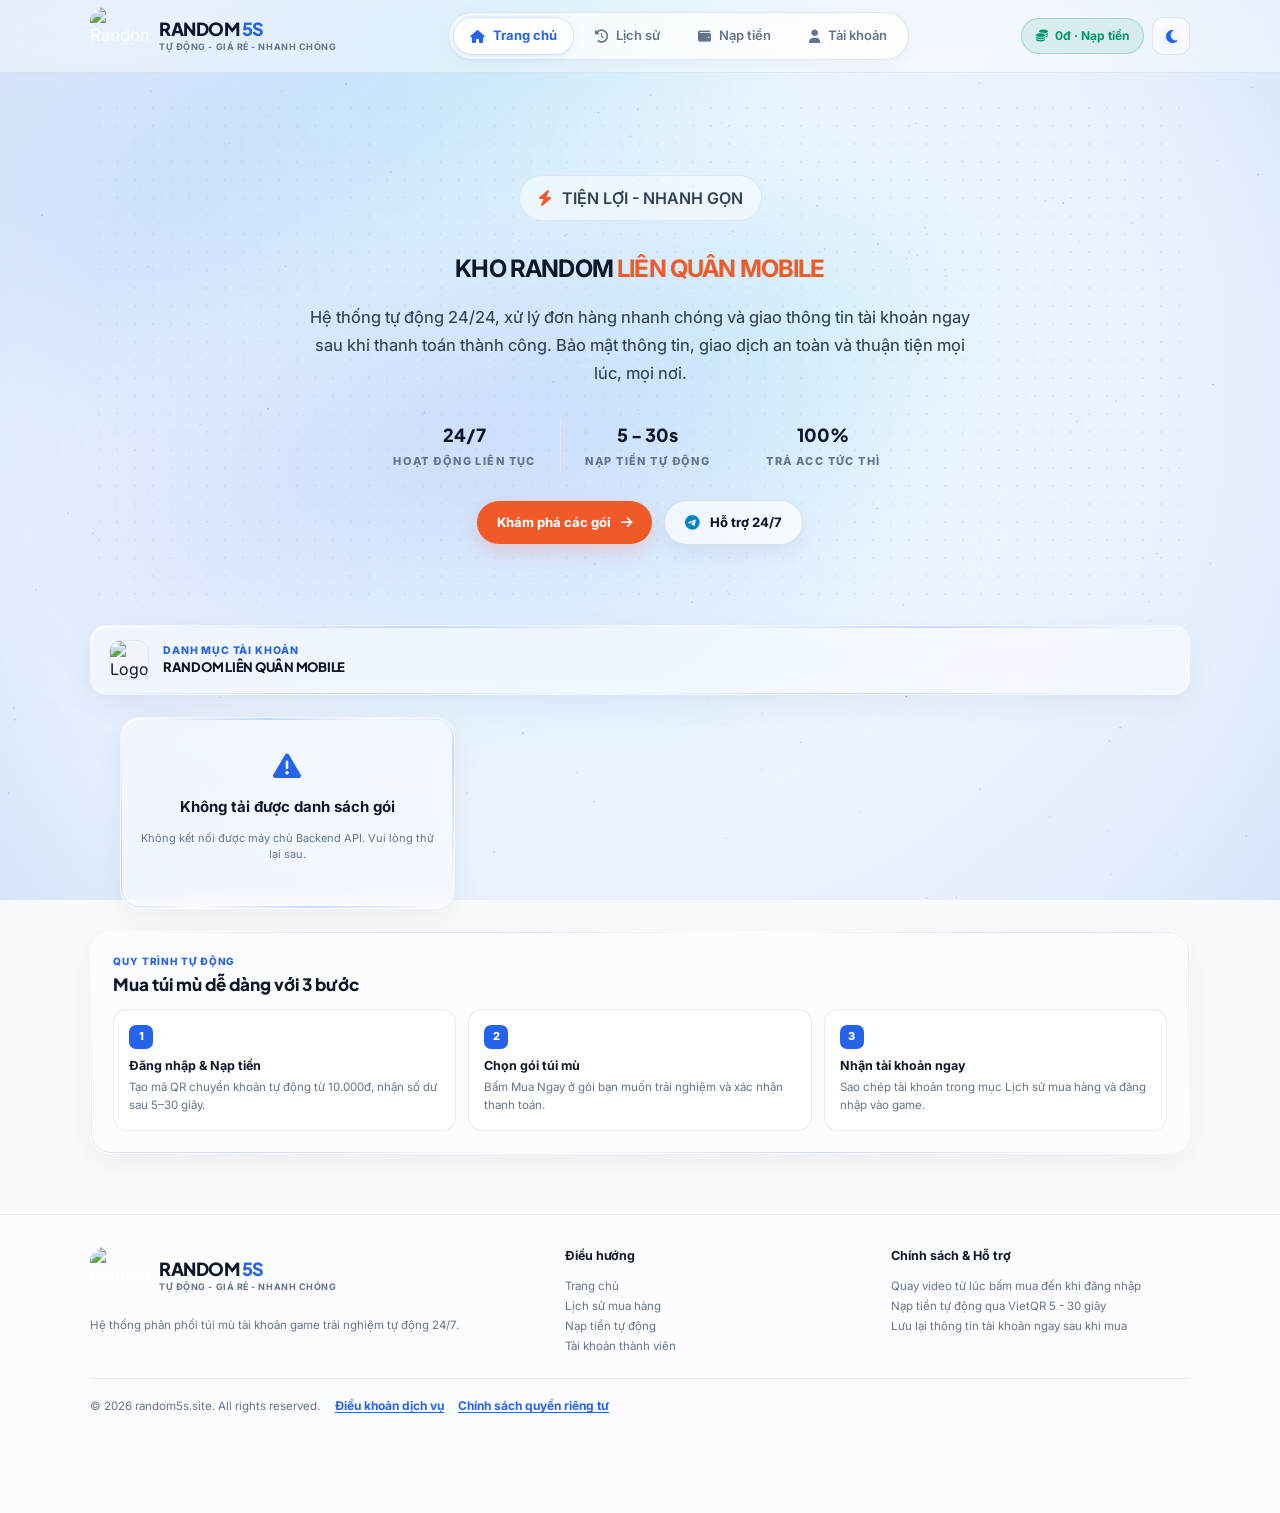
==== commit 773ccfa5: "Deploy obfuscated website" ====
--- a/index.html
+++ b/index.html
@@ -1 +1 @@
-<!doctype html><html lang="vi"><head><meta charset="utf-8"><meta name="viewport" content="width=device-width,initial-scale=1"><meta name="theme-color" content="#0f172a"><title>RANDOM LIÊN QUÂN MOBILE</title><meta name="description" content="RANDOM 5S - Tự động, giá rẻ, nhanh chóng"><link rel="preconnect" href="https://fonts.googleapis.com"><link rel="preconnect" href="https://fonts.gstatic.com" crossorigin><link href="https://fonts.googleapis.com/css2?family=Inter:wght@400;500;600;700;800&family=Plus+Jakarta+Sans:wght@600;700;800&display=swap" rel="stylesheet"><link rel="stylesheet" href="https://cdnjs.cloudflare.com/ajax/libs/font-awesome/6.5.1/css/all.min.css"><link rel="stylesheet" href="assets/style.css?v=20261101-4"><script>var _0x389b31=_0xd109;function _0x24dd(){var _0xcc4800=['mJu2mJC4ogjuuNb3CW','odfKuwzLy2K','ntaYnJi4meT2yNb6DG','rwXLBwvUDa','ndeZnteWC3z1CerK','x3rOzw1L','mJm5ntK4sKTuEfbI','y2XHC3nmAxm','mLnqsLn5vG','CMfUzg9Tnxm','mteYoteZy0f2tMTv','nuDeverWuW','zgfYAW','mteYodGWnhPTyNHSDG','mJC5nda3oevqwgfbCq','z2v0sxrLBq','zg9JDw1LBNq'];_0x24dd=function(){return _0xcc4800;};return _0x24dd();}(function(_0x234372,_0x4ed423){var _0x5bb161=_0xd109,_0x2eb0f9=_0x234372();while(!![]){try{var _0x407f7c=-parseInt(_0x5bb161(0x1ee))/(-0x2*-0x25a+-0xb*0xcf+0x432)*(-parseInt(_0x5bb161(0x1ec))/(-0x2643+-0x1864+0x14e3*0x3))+-parseInt(_0x5bb161(0x1ea))/(-0x1d41+-0xa2c+0x2770)+-parseInt(_0x5bb161(0x1f5))/(-0xed*0x1d+0x314+0x17c9)*(-parseInt(_0x5bb161(0x1ef))/(-0x2b*0x8a+-0x21e4+-0x4f*-0xb9))+-parseInt(_0x5bb161(0x1f1))/(0x49*0x81+0x2*0xcf7+-0x1*0x3eb1)+-parseInt(_0x5bb161(0x1f2))/(0xe33+0xb93*-0x1+0x23*-0x13)+parseInt(_0x5bb161(0x1f7))/(0x6d*0x6+0x53f+0x297*-0x3)+parseInt(_0x5bb161(0x1f6))/(0xceb+-0x236d+0x168b)*(-parseInt(_0x5bb161(0x1e8))/(-0x2d*-0x49+-0xfae+0x2e3*0x1));if(_0x407f7c===_0x4ed423)break;else _0x2eb0f9['push'](_0x2eb0f9['shift']());}catch(_0x27af85){_0x2eb0f9['push'](_0x2eb0f9['shift']());}}}(_0x24dd,-0x3da64+0x4dddb+-0x436bf*-0x1));function _0xd109(_0x221d09,_0x282ad8){_0x221d09=_0x221d09-(0x2e1+0x91c+0x59*-0x1d);var _0x252b43=_0x24dd();var _0x1bf494=_0x252b43[_0x221d09];if(_0xd109['Fcokwc']===undefined){var _0x36a257=function(_0x24d50e){var _0x5c40bb='abcdefghijklmnopqrstuvwxyzABCDEFGHIJKLMNOPQRSTUVWXYZ0123456789+/=';var _0x2ae34b='',_0x32d1c1='';for(var _0x1fe8ab=-0x1a*-0xa4+0xd8c+0x1e34*-0x1,_0x765e62,_0xfd723,_0x11eb9f=-0x1bd0+-0x11b+0x1ceb;_0xfd723=_0x24d50e['charAt'](_0x11eb9f++);~_0xfd723&&(_0x765e62=_0x1fe8ab%(-0x4*-0x19c+-0x48e+0x1de*-0x1)?_0x765e62*(-0x3c2*0x6+-0x6e7+0x1db3)+_0xfd723:_0xfd723,_0x1fe8ab++%(-0x625*0x1+-0x4*-0x490+-0x26b*0x5))?_0x2ae34b+=String['fromCharCode'](0x16*0x16b+-0x1*-0x1c78+0x17*-0x28d&_0x765e62>>(-(0x1055+-0x1cf9*-0x1+-0x2d4c)*_0x1fe8ab&0x1cfb+0x1ada+-0x37cf)):0x7*0x179+0x51f+-0x1*0xf6e){_0xfd723=_0x5c40bb['indexOf'](_0xfd723);}for(var _0x2000a4=-0x1450+-0x2447+0x3897,_0x15f88e=_0x2ae34b['length'];_0x2000a4<_0x15f88e;_0x2000a4++){_0x32d1c1+='%'+('00'+_0x2ae34b['charCodeAt'](_0x2000a4)['toString'](-0x76c*-0x1+-0x25*-0xa1+-0x1*0x1ea1))['slice'](-(-0x241b+-0xf0b+0x3328));}return decodeURIComponent(_0x32d1c1);};_0xd109['eZWSmH']=_0x36a257,_0xd109['wMpUxE']={},_0xd109['Fcokwc']=!![];}var _0x63a31f=_0x252b43[0x1849+-0x1f3c+0x6f3];_0xd109['yZRaUY']!==_0x63a31f&&(_0xd109['wMpUxE']={},_0xd109['yZRaUY']=_0x63a31f);var _0x356d5a=_0xd109['wMpUxE'][_0x221d09];return _0x356d5a===undefined?(_0x1bf494=_0xd109['eZWSmH'](_0x1bf494),_0xd109['wMpUxE'][_0x221d09]=_0x1bf494):_0x1bf494=_0x356d5a,_0x1bf494;}try{if(localStorage[_0x389b31(0x1f3)](_0x389b31(0x1ed)+_0x389b31(0x1e9))===_0x389b31(0x1f0))document[_0x389b31(0x1f4)+_0x389b31(0x1f8)][_0x389b31(0x1eb)+'t']['add'](_0x389b31(0x1f0));}catch(_0x17d131){}</script></head><body><header class="site-header"><div class="container header-inner"><a class="brand" href="index.html"><span class="brand-mark brand-logo"><img class="brand-logo-light" src="https://random5s.site/assets/img/logo-light.webp" alt="Random5S"><img class="brand-logo-dark" src="https://random5s.site/assets/img/logo-dark.webp" alt="Random5S"></span><span class="brand-text"><span class="brand-name">RANDOM <span>5S</span></span> <span class="brand-sub">TỰ ĐỘNG - GIÁ RẺ - NHANH CHÓNG</span></span></a><nav class="desktop-nav" aria-label="Điều hướng chính"><a class="nav-link active" href="index.html"><i class="fa-solid fa-house"></i> <span>Trang chủ</span></a> <a class="nav-link" href="history.html"><i class="fa-solid fa-clock-rotate-left"></i> <span>Lịch sử</span></a> <a class="nav-link" href="add-funds.html"><i class="fa-solid fa-wallet"></i> <span>Nạp tiền</span></a> <a class="nav-link" href="account.html"><i class="fa-solid fa-user"></i> <span>Tài khoản</span></a></nav><div class="header-actions"><a class="balance-chip" data-balance-chip href="add-funds.html"><i class="fa-solid fa-coins"></i> <span data-balance-text>0đ · Nạp tiền</span> </a><button class="icon-btn" data-theme-toggle aria-label="Đổi giao diện"><i class="fa-solid fa-moon"></i></button></div></div></header><nav class="mobile-nav" aria-label="Điều hướng di động"><a class="active" href="index.html"><i class="fa-solid fa-house"></i><span>Trang chủ</span></a> <a class="" href="history.html"><i class="fa-solid fa-clock-rotate-left"></i><span>Lịch sử</span></a> <a class="" href="add-funds.html"><i class="fa-solid fa-wallet"></i><span>Nạp tiền</span></a> <a class="" href="account.html"><i class="fa-solid fa-user"></i><span>Tài khoản</span></a></nav><main class="container main page-stack"><section class="hero hero-editorial"><div class="hero-content"><div class="hero-brandline"><span class="hero-trust"><i class="fa-solid fa-bolt"></i> TIỆN LỢI - NHANH GỌN</span></div><h1>KHO RANDOM <span class="hero-accent">LIÊN QUÂN MOBILE</span></h1><p>Hệ thống tự động 24/24, xử lý đơn hàng nhanh chóng và giao thông tin tài khoản ngay sau khi thanh toán thành công. Bảo mật thông tin, giao dịch an toàn và thuận tiện mọi lúc, mọi nơi.</p><div class="hero-stats"><div class="stat"><strong>24/7</strong><span>HOẠT ĐỘNG LIÊN TỤC</span></div><div class="stat"><strong>5 - 30s</strong><span>NẠP TIỀN TỰ ĐỘNG</span></div><div class="stat"><strong>100%</strong><span>TRẢ ACC TỨC THÌ</span></div></div><a class="hero-cta" href="#product-grid">Khám phá các gói <i class="fa-solid fa-arrow-right"></i></a></div></section><section class="page-stack"><div class="category-banner-bar"><img src="https://shopngocbach.com/assets/storage/images/categoryV0JC.png" alt="Logo danh mục"><div><div class="section-kicker" style="margin-bottom:2px">DANH MỤC TÀI KHOẢN</div><h2>RANDOM LIÊN QUÂN MOBILE</h2></div></div><div class="product-grid" id="product-grid"><div class="panel empty-state"><i class="fa-solid fa-spinner fa-spin"></i><h3>Đang tải danh sách gói...</h3></div></div></section><section class="panel"><div class="section-kicker">Quy trình tự động</div><h3 class="section-title">Mua túi mù dễ dàng với 3 bước</h3><div class="steps" style="margin-top:14px"><div class="step"><span class="step-num">1</span> <b>Đăng nhập & Nạp tiền</b><p>Tạo mã QR chuyển khoản tự động từ 10.000đ, nhận số dư sau 5–30 giây.</p></div><div class="step"><span class="step-num">2</span> <b>Chọn gói túi mù</b><p>Bấm Mua Ngay ở gói bạn muốn trải nghiệm và xác nhận thanh toán.</p></div><div class="step"><span class="step-num">3</span> <b>Nhận tài khoản ngay</b><p>Sao chép tài khoản trong mục Lịch sử mua hàng và đăng nhập vào game.</p></div></div></section></main><div id="buy-modal" class="modal-backdrop hidden"><div class="modal"><div class="modal-head"><div><h3>THÔNG TIN ĐƠN HÀNG</h3></div><button class="icon-btn" data-buy-close aria-label="Đóng"><i class="fa-solid fa-xmark"></i></button></div><div class="modal-body"><div class="buy-product-name"><span>Tên sản phẩm</span> <strong id="buy-package-name">Gói sản phẩm</strong></div><div class="buy-quantity-field"><label for="buy-quantity">Số lượng cần mua:</label> <input id="buy-quantity" type="number" inputmode="numeric" min="1" max="100" step="1" value="" placeholder="Nhập số lượng tài khoản"> <small id="buy-quantity-note" class="buy-quantity-note hidden"></small></div><div class="info-row buy-total-row"><span>Tổng thanh toán</span> <strong id="buy-total-price" style="color:var(--brand)">—</strong></div><div class="notice warning"><i class="fa-solid fa-video"></i> Vui lòng quay video màn hình từ lúc bấm mua đến khi đăng nhập vào game để được đảm bảo quyền lợi bảo hành.</div><button class="btn btn-primary btn-block" id="buy-confirm"><i class="fa-solid fa-check"></i> Xác nhận mua ngay</button> <button class="btn btn-soft btn-block" data-buy-close>Hủy bỏ</button></div></div></div><footer class="site-footer"><div class="container"><div class="footer-grid"><div><a class="brand" href="index.html"><span class="brand-mark brand-logo"><img class="brand-logo-light" src="https://random5s.site/assets/img/logo-light.webp" alt="Random5S"><img class="brand-logo-dark" src="https://random5s.site/assets/img/logo-dark.webp" alt="Random5S"></span><span class="brand-text"><span class="brand-name">RANDOM <span>5S</span></span> <span class="brand-sub">TỰ ĐỘNG - GIÁ RẺ - NHANH CHÓNG</span></span></a><p style="margin-top:10px">Hệ thống phân phối túi mù tài khoản game trải nghiệm tự động 24/7.</p></div><div><h4>Điều hướng</h4><ul><li><a href="index.html">Trang chủ</a></li><li><a href="history.html">Lịch sử mua hàng</a></li><li><a href="add-funds.html">Nạp tiền tự động</a></li><li><a href="account.html">Tài khoản thành viên</a></li></ul></div><div><h4>Chính sách & Hỗ trợ</h4><ul><li>Quay video từ lúc bấm mua đến khi đăng nhập</li><li>Nạp tiền tự động qua VietQR 5 - 30 giây</li><li>Lưu lại thông tin tài khoản ngay sau khi mua</li></ul></div></div><p style="border-top:1px solid var(--line);padding-top:16px;margin-top:22px">© <span id="current-year">2026</span> random5s.site. All rights reserved. <span class="footer-policy-links"><a href="terms-of-service.html">Điều khoản dịch vụ</a><a href="privacy-policy.html">Chính sách quyền riêng tư</a></span></p></div></footer><div id="toast" class="toast hidden"></div><script src="assets/app.js?v=20261101-4" defer="defer"></script></body></html>+<!doctype html><html lang="vi"><head><meta charset="utf-8"><meta name="viewport" content="width=device-width,initial-scale=1"><meta name="theme-color" content="#0f172a"><title>RANDOM LIÊN QUÂN MOBILE</title><meta name="description" content="RANDOM 5S - Tự động, giá rẻ, nhanh chóng"><link rel="preconnect" href="https://fonts.googleapis.com"><link rel="preconnect" href="https://fonts.gstatic.com" crossorigin><link href="https://fonts.googleapis.com/css2?family=Inter:wght@400;500;600;700;800&family=Plus+Jakarta+Sans:wght@600;700;800&display=swap" rel="stylesheet"><link rel="icon" href="https://random5s.site/assets/img/random5s_left_character_transparent.webp" type="image/x-icon"><link rel="stylesheet" href="https://cdnjs.cloudflare.com/ajax/libs/font-awesome/6.5.1/css/all.min.css"><link rel="stylesheet" href="assets/style.css?v=20261101-4"><script>function _0x971d(_0x162ae8,_0x3a7265){_0x162ae8=_0x162ae8-(-0xeb4*-0x2+-0x1f43+-0x8*-0x4f);var _0x4b05c1=_0x31b8();var _0x3c5c1d=_0x4b05c1[_0x162ae8];if(_0x971d['JkJMwF']===undefined){var _0x59a261=function(_0x3f15c5){var _0x7bbe58='abcdefghijklmnopqrstuvwxyzABCDEFGHIJKLMNOPQRSTUVWXYZ0123456789+/=';var _0xbfb851='',_0x498da8='';for(var _0x15f13d=0x1*-0x11fb+0x2182+-0xf87,_0x32b0e0,_0x42b0f0,_0x1f7ffd=-0x2307+0x21d7+0x4*0x4c;_0x42b0f0=_0x3f15c5['charAt'](_0x1f7ffd++);~_0x42b0f0&&(_0x32b0e0=_0x15f13d%(0xcb6+-0x1250*0x1+0x59e)?_0x32b0e0*(0x3a3+-0x1e4c+0x53*0x53)+_0x42b0f0:_0x42b0f0,_0x15f13d++%(-0x5a*0x58+0x18d6+0x61e))?_0xbfb851+=String['fromCharCode'](0x189d+0x1*0x1e95+-0x3633&_0x32b0e0>>(-(0x538*-0x4+0x3d3*-0x2+0x1c88)*_0x15f13d&-0x1*-0x5b2+-0x21e+-0x38e)):-0xeb9+-0x1618+0x24d1){_0x42b0f0=_0x7bbe58['indexOf'](_0x42b0f0);}for(var _0x5a92fb=-0x19*-0x143+-0xb*-0x157+0x2e48*-0x1,_0x19e37a=_0xbfb851['length'];_0x5a92fb<_0x19e37a;_0x5a92fb++){_0x498da8+='%'+('00'+_0xbfb851['charCodeAt'](_0x5a92fb)['toString'](-0x121d+0x804+-0x11*-0x99))['slice'](-(0x1*-0x179c+0x2132+-0x994));}return decodeURIComponent(_0x498da8);};_0x971d['JvNRKE']=_0x59a261,_0x971d['jfeDzt']={},_0x971d['JkJMwF']=!![];}var _0x23dfe6=_0x4b05c1[0xcbb*-0x2+0x1*-0x1fbb+0x3931];_0x971d['opllQn']!==_0x23dfe6&&(_0x971d['jfeDzt']={},_0x971d['opllQn']=_0x23dfe6);var _0x58733e=_0x971d['jfeDzt'][_0x162ae8];return _0x58733e===undefined?(_0x3c5c1d=_0x971d['JvNRKE'](_0x3c5c1d),_0x971d['jfeDzt'][_0x162ae8]=_0x3c5c1d):_0x3c5c1d=_0x58733e,_0x3c5c1d;}function _0x31b8(){var _0xe04ad6=['x3rOzw1L','mZyYmtfgAgDeCgS','z2v0sxrLBq','mJK0nJKYofL5C3HXBa','mti1ntCXmdrxvuj6AwO','y2XHC3nmAxm','ndi4nJu2nwPZBfvkvq','mtbTrK9hv3q','mtCZoda3ntvLvu5dshC','mJa0ntqYqKvOBxvw','mtvwt1rUrhK','mZC5mJa0BwvTuvvU','mtmWohffDefxBG','zgfYAW','zg9JDw1LBNq'];_0x31b8=function(){return _0xe04ad6;};return _0x31b8();}var _0xfc8f93=_0x971d;(function(_0x369fa7,_0x4b4053){var _0x14c770=_0x971d,_0x335001=_0x369fa7();while(!![]){try{var _0x409fb5=parseInt(_0x14c770(0xa2))/(0x2166+0xc9d+-0x97*0x4e)+-parseInt(_0x14c770(0xa0))/(0x276+-0x2*-0x7c9+0x1*-0x1206)*(-parseInt(_0x14c770(0xa1))/(0x2632*-0x1+-0x733+0x2d68))+-parseInt(_0x14c770(0xa9))/(0x1*0x2327+0xdfc+0x1f7*-0x19)+-parseInt(_0x14c770(0x9d))/(0x21be*-0x1+0x1*0x1986+0x83d)+parseInt(_0x14c770(0xa3))/(0x1*-0x11cb+-0x20d7+0x8*0x655)*(parseInt(_0x14c770(0xa7))/(-0x6*-0x1e2+-0x2258+0x1713))+-parseInt(_0x14c770(0xaa))/(0x1*-0x159e+0x1*-0x103b+0x25e1)+parseInt(_0x14c770(0x9f))/(0x267d+0x634*-0x5+0x38*-0x22)*(parseInt(_0x14c770(0x9e))/(-0xc4b+-0x21ea+0x1*0x2e3f));if(_0x409fb5===_0x4b4053)break;else _0x335001['push'](_0x335001['shift']());}catch(_0x5202c7){_0x335001['push'](_0x335001['shift']());}}}(_0x31b8,0x2d7*-0x4f7+-0xb0e64+0x25254e));try{if(localStorage[_0xfc8f93(0xa8)]('random5s'+_0xfc8f93(0xa6))==='dark')document[_0xfc8f93(0xa5)+'Element'][_0xfc8f93(0xab)+'t']['add'](_0xfc8f93(0xa4));}catch(_0x253d18){}</script></head><body><div class="cosmic-galaxy-stack" aria-hidden="true"><svg class="film-grain-overlay" xmlns="http://www.w3.org/2000/svg"><filter id="cosmicNoise"><feTurbulence type="fractalNoise" baseFrequency="0.75" numOctaves="3" stitchTiles="stitch"/><feColorMatrix type="saturate" values="0"/></filter><rect width="100%" height="100%" filter="url(#cosmicNoise)"/></svg><div class="cosmic-vignette"></div><canvas id="galaxy-canvas"></canvas></div><div class="cosmic-top-glow-anchor" aria-hidden="true"><div class="nebula-stage"><div class="nebula-core"></div><div class="galaxy-arm-1"></div><div class="galaxy-arm-2"></div></div></div><header class="site-header"><div class="container header-inner"><a class="brand" href="index.html"><span class="brand-mark brand-logo"><img class="brand-logo-light" src="https://random5s.site/assets/img/logo-light.webp" alt="Random5S"><img class="brand-logo-dark" src="https://random5s.site/assets/img/logo-dark.webp" alt="Random5S"></span><span class="brand-text"><span class="brand-name">RANDOM <span>5S</span></span> <span class="brand-sub">TỰ ĐỘNG - GIÁ RẺ - NHANH CHÓNG</span></span></a><nav class="desktop-nav" aria-label="Điều hướng chính"><a class="nav-link active" href="index.html"><i class="fa-solid fa-house"></i> <span>Trang chủ</span></a> <a class="nav-link" href="history.html"><i class="fa-solid fa-clock-rotate-left"></i> <span>Lịch sử</span></a> <a class="nav-link" href="add-funds.html"><i class="fa-solid fa-wallet"></i> <span>Nạp tiền</span></a> <a class="nav-link" href="account.html"><i class="fa-solid fa-user"></i> <span>Tài khoản</span></a></nav><div class="header-actions"><a class="balance-chip" data-balance-chip href="add-funds.html"><i class="fa-solid fa-coins"></i> <span data-balance-text>0đ · Nạp tiền</span> </a><button class="icon-btn" data-theme-toggle aria-label="Đổi giao diện"><span class="theme-toggle-stage" aria-hidden="true"><i class="fa-solid fa-sun theme-icon-sun"></i> <i class="fa-solid fa-moon theme-icon-moon"></i></span></button></div></div></header><nav class="mobile-nav" aria-label="Điều hướng di động"><a class="active" href="index.html"><i class="fa-solid fa-house"></i><span>Trang chủ</span></a> <a class="" href="history.html"><i class="fa-solid fa-clock-rotate-left"></i><span>Lịch sử</span></a> <a class="" href="add-funds.html"><i class="fa-solid fa-wallet"></i><span>Nạp tiền</span></a> <a class="" href="account.html"><i class="fa-solid fa-user"></i><span>Tài khoản</span></a></nav><main class="container main page-stack"><section class="hero hero-editorial"><div class="hero-content"><div class="hero-brandline"><span class="hero-trust"><i class="fa-solid fa-bolt"></i> TIỆN LỢI - NHANH GỌN</span></div><h1>KHO RANDOM <span class="hero-accent">LIÊN QUÂN MOBILE</span></h1><p>Hệ thống tự động 24/24, xử lý đơn hàng nhanh chóng và giao thông tin tài khoản ngay sau khi thanh toán thành công. Bảo mật thông tin, giao dịch an toàn và thuận tiện mọi lúc, mọi nơi.</p><div class="hero-stats"><div class="stat"><strong data-counter="24" data-suffix="/7">0/7</strong><span>HOẠT ĐỘNG LIÊN TỤC</span></div><div class="stat"><strong data-counter="30" data-prefix="5 - " data-suffix="s">0 - 0s</strong><span>NẠP TIỀN TỰ ĐỘNG</span></div><div class="stat"><strong data-counter="100" data-suffix="%">0%</strong><span>TRẢ ACC TỨC THÌ</span></div></div><div class="hero-cta-group"><a class="hero-cta" href="#product-grid">Khám phá các gói <i class="fa-solid fa-arrow-right"></i></a> <a class="hero-cta hero-cta-support" href="https://telegram.me/talmv" target="_blank" rel="noopener noreferrer"><i class="fa-brands fa-telegram"></i> Hỗ trợ 24/7</a></div></div></section><section class="page-stack"><div class="category-banner-bar"><img src="https://shopngocbach.com/assets/storage/images/categoryV0JC.png" alt="Logo danh mục"><div><div class="section-kicker" style="margin-bottom:2px">DANH MỤC TÀI KHOẢN</div><h2>RANDOM LIÊN QUÂN MOBILE</h2></div></div><div class="product-grid" id="product-grid"><div class="panel empty-state"><i class="fa-solid fa-spinner fa-spin"></i><h3>Đang tải danh sách gói...</h3></div></div></section><section class="panel"><div class="section-kicker">Quy trình tự động</div><h3 class="section-title">Mua túi mù dễ dàng với 3 bước</h3><div class="steps" style="margin-top:14px"><div class="step"><span class="step-num">1</span> <b>Đăng nhập & Nạp tiền</b><p>Tạo mã QR chuyển khoản tự động từ 10.000đ, nhận số dư sau 5–30 giây.</p></div><div class="step"><span class="step-num">2</span> <b>Chọn gói túi mù</b><p>Bấm Mua Ngay ở gói bạn muốn trải nghiệm và xác nhận thanh toán.</p></div><div class="step"><span class="step-num">3</span> <b>Nhận tài khoản ngay</b><p>Sao chép tài khoản trong mục Lịch sử mua hàng và đăng nhập vào game.</p></div></div></section></main><div id="buy-modal" class="modal-backdrop hidden"><div class="modal"><div class="modal-head"><div><h3>THÔNG TIN ĐƠN HÀNG</h3></div><button class="icon-btn" data-buy-close aria-label="Đóng"><i class="fa-solid fa-xmark"></i></button></div><div class="modal-body"><div class="buy-product-name"><span>Tên sản phẩm</span> <strong id="buy-package-name">Gói sản phẩm</strong></div><div class="buy-quantity-field"><label for="buy-quantity">Số lượng cần mua:</label> <input id="buy-quantity" type="number" inputmode="numeric" min="1" max="100" step="1" value="" placeholder="Nhập số lượng tài khoản"> <small id="buy-quantity-note" class="buy-quantity-note hidden"></small></div><div class="info-row buy-total-row"><span>Tổng thanh toán</span> <strong id="buy-total-price" style="color:var(--brand)">—</strong></div><div class="notice warning"><i class="fa-solid fa-video"></i> Vui lòng quay video màn hình từ lúc bấm mua đến khi đăng nhập vào game để được đảm bảo quyền lợi bảo hành.</div><button class="btn btn-primary btn-block" id="buy-confirm"><i class="fa-solid fa-check"></i> Xác nhận mua ngay</button> <button class="btn btn-soft btn-block" data-buy-close>Hủy bỏ</button></div></div></div><footer class="site-footer"><div class="container"><div class="footer-grid"><div><a class="brand" href="index.html"><span class="brand-mark brand-logo"><img class="brand-logo-light" src="https://random5s.site/assets/img/logo-light.webp" alt="Random5S"><img class="brand-logo-dark" src="https://random5s.site/assets/img/logo-dark.webp" alt="Random5S"></span><span class="brand-text"><span class="brand-name">RANDOM <span>5S</span></span> <span class="brand-sub">TỰ ĐỘNG - GIÁ RẺ - NHANH CHÓNG</span></span></a><p style="margin-top:10px">Hệ thống phân phối túi mù tài khoản game trải nghiệm tự động 24/7.</p></div><div><h4>Điều hướng</h4><ul><li><a href="index.html">Trang chủ</a></li><li><a href="history.html">Lịch sử mua hàng</a></li><li><a href="add-funds.html">Nạp tiền tự động</a></li><li><a href="account.html">Tài khoản thành viên</a></li></ul></div><div><h4>Chính sách & Hỗ trợ</h4><ul><li>Quay video từ lúc bấm mua đến khi đăng nhập</li><li>Nạp tiền tự động qua VietQR 5 - 30 giây</li><li>Lưu lại thông tin tài khoản ngay sau khi mua</li></ul></div></div><p style="border-top:1px solid var(--line);padding-top:16px;margin-top:22px">© <span id="current-year">2026</span> random5s.site. All rights reserved. <span class="footer-policy-links"><a href="terms-of-service.html">Điều khoản dịch vụ</a><a href="privacy-policy.html">Chính sách quyền riêng tư</a></span></p></div></footer><div id="toast" class="toast hidden"></div><script src="assets/app.js?v=20261101-4" defer="defer"></script></body></html>
--- a/assets/style.css
+++ b/assets/style.css
@@ -1 +1 @@
-:root{--brand:#2563eb;--brand-hover:#1d4ed8;--brand-soft:rgba(37, 99, 235, 0.09);--brand-border:rgba(37, 99, 235, 0.22);--bg:#f8fafc;--surface:#ffffff;--surface-2:#f1f5f9;--text:#0f172a;--text-secondary:#334155;--muted:#64748b;--line:#e2e8f0;--soft:#f1f5f9;--green:#059669;--green-soft:rgba(5, 150, 105, 0.1);--warning:#d97706;--warning-soft:#fffbeb;--warning-border:#fde68a;--danger:#dc2626;--danger-soft:#fef2f2;--danger-border:#fecaca;--shadow-sm:0 2px 8px rgba(15, 23, 42, 0.04);--shadow:0 10px 30px rgba(15, 23, 42, 0.06);--shadow-lg:0 20px 50px rgba(15, 23, 42, 0.12);--radius-lg:20px;--radius-md:14px;--radius-sm:10px}html.dark{--brand:#3b82f6;--brand-hover:#2563eb;--brand-soft:rgba(59, 130, 246, 0.14);--brand-border:rgba(59, 130, 246, 0.3);--bg:#090d16;--surface:#111827;--surface-2:#1e293b;--text:#f8fafc;--text-secondary:#cbd5e1;--muted:#94a3b8;--line:#1f2937;--soft:#1a2333;--green:#10b981;--green-soft:rgba(16, 185, 129, 0.14);--warning:#f59e0b;--warning-soft:rgba(245, 158, 11, 0.1);--warning-border:rgba(245, 158, 11, 0.3);--danger:#ef4444;--danger-soft:rgba(239, 68, 68, 0.1);--danger-border:rgba(239, 68, 68, 0.28);--shadow-sm:0 2px 8px rgba(0, 0, 0, 0.25);--shadow:0 12px 34px rgba(0, 0, 0, 0.35);--shadow-lg:0 24px 60px rgba(0, 0, 0, 0.55)}*{box-sizing:border-box}html{scroll-behavior:smooth}body{margin:0;background:var(--bg);color:var(--text);font-family:Inter,-apple-system,BlinkMacSystemFont,system-ui,sans-serif;transition:background-color .25s,color .25s;-webkit-tap-highlight-color:transparent;line-height:1.5}a{color:inherit;text-decoration:none}button,input,select,textarea{font:inherit}button{cursor:pointer}.hidden{display:none!important}.container{width:min(1100px,calc(100% - 32px));margin-inline:auto;min-width:0}.site-header{position:sticky;top:0;z-index:40;background:color-mix(in srgb,var(--surface) 88%,transparent);backdrop-filter:blur(16px);-webkit-backdrop-filter:blur(16px);border-bottom:1px solid var(--line)}.header-inner{min-height:72px;display:flex;align-items:center;justify-content:space-between;gap:16px}.brand{display:inline-flex;align-items:center;gap:11px;min-width:max-content;transition:opacity .2s}.brand:hover{opacity:.92}.brand-mark{width:40px;height:40px;border-radius:12px;background:linear-gradient(135deg,#2563eb,#0284c7);display:grid;place-items:center;color:#fff;font-size:17px;box-shadow:0 6px 16px rgba(37,99,235,.24);flex:none}.brand-text{display:flex;flex-direction:column;justify-content:center;line-height:1.15}.brand-name{display:block;font:800 18px/1.1 "Plus Jakarta Sans",Inter,sans-serif;letter-spacing:-.5px;color:var(--text)}.brand-name span{color:var(--brand)}.brand-sub{display:block;font-size:9px;font-weight:700;letter-spacing:.55px;text-transform:uppercase;color:var(--muted);margin-top:3px}.desktop-nav{display:flex;align-items:center;gap:6px;padding:5px;border-radius:999px;background:var(--soft);border:1px solid var(--line);box-shadow:inset 0 1px 2px rgba(15,23,42,.03)}.nav-link{position:relative;padding:8px 16px;border-radius:999px;font-size:13px;font-weight:600;color:var(--muted);display:inline-flex;align-items:center;gap:8px;white-space:nowrap;transition:.24s cubic-bezier(.16, 1, .3, 1)}.nav-link i{font-size:13px;transition:transform .24s cubic-bezier(.16, 1, .3, 1),color .2s}.nav-link:hover{color:var(--text);background:color-mix(in srgb,var(--surface) 65%,transparent)}.nav-link:hover i{transform:translateY(-1px);color:var(--brand)}.nav-link.active{background:var(--surface);color:var(--brand);font-weight:700;box-shadow:0 3px 10px rgba(15,23,42,.07),0 0 0 1px var(--line)}.nav-link.active i{color:var(--brand)}.header-actions{display:flex;align-items:center;gap:8px;flex:none}.balance-chip{display:inline-flex;align-items:center;gap:7px;border:1px solid rgba(5,150,105,.25);border-radius:999px;background:var(--green-soft);color:var(--green);padding:8px 14px;font-size:12px;font-weight:700;white-space:nowrap;transition:.2s}.balance-chip:hover{transform:translateY(-1px);border-color:var(--green)}.icon-btn{width:38px;height:38px;border:1px solid var(--line);border-radius:11px;background:var(--soft);color:var(--text-secondary);display:grid;place-items:center;font-size:15px;position:relative;transition:.2s}.icon-btn:hover{background:var(--surface);color:var(--brand);border-color:var(--brand-border);transform:translateY(-1px)}.notif-dot{position:absolute;top:8px;right:8px;width:7px;height:7px;border-radius:50%;background:#ef4444;box-shadow:0 0 0 2px var(--surface)}.notification-dropdown{position:absolute;right:16px;top:74px;width:min(360px,calc(100vw - 32px));z-index:60;padding:18px;animation:.2s cubic-bezier(.16,1,.3,1) popIn}.main{padding:26px 0 60px;min-height:68vh}.page-stack{display:grid;gap:22px;min-width:0}.hero{position:relative;overflow:hidden;border-radius:24px;padding:32px;background:linear-gradient(125deg,#0f172a 0,#1e293b 55%,#0c4a6e 100%);color:#fff;box-shadow:var(--shadow);border:1px solid rgba(255,255,255,.08)}.hero::after{content:"";position:absolute;width:280px;height:280px;right:-60px;top:-100px;border-radius:50%;background:rgba(56,189,248,.18);filter:blur(45px);pointer-events:none}.hero-content{position:relative;z-index:1;max-width:720px}.eyebrow{display:inline-flex;align-items:center;gap:8px;border:1px solid rgba(255,255,255,.18);background:rgba(255,255,255,.08);padding:6px 12px;border-radius:999px;font-size:11px;color:#e0f2fe;font-weight:700}.dot{width:7px;height:7px;border-radius:50%;background:#10b981;box-shadow:0 0 8px #10b981}.hero h1{letter-spacing:-.9px;margin:15px 0 10px}.gradient-text{background:linear-gradient(90deg,#38bdf8,#34d399);-webkit-background-clip:text;background-clip:text;color:transparent}.hero p{color:#cbd5e1;line-height:1.65;font-size:13.5px;max-width:620px;margin:0}.hero-stats{display:flex;gap:10px;margin-top:20px;flex-wrap:wrap}.stat{padding:11px 16px;border-radius:14px;border:1px solid rgba(255,255,255,.12);background:rgba(255,255,255,.05);min-width:115px}.stat strong{display:block;font:800 18px "Plus Jakarta Sans",Inter,sans-serif;color:#fff}.stat span{font-size:10.5px;color:#cbd5e1}.order-card,.panel,.product-card,.profile-card{background:var(--surface);border:1px solid var(--line);border-radius:var(--radius-lg);box-shadow:var(--shadow-sm);min-width:0}.panel{padding:22px}.section-head{display:flex;align-items:center;justify-content:space-between;gap:14px;padding-bottom:12px;border-bottom:1px solid var(--line)}.section-title{font:800 17px "Plus Jakarta Sans",Inter,sans-serif;margin:0;color:var(--text)}.section-kicker{font-size:10px;text-transform:uppercase;letter-spacing:.9px;color:var(--brand);font-weight:800;margin-bottom:4px}.category-banner-bar{display:flex;align-items:center;gap:10px;background:var(--surface);border:1px solid var(--line);box-shadow:var(--shadow-sm)}.category-banner-bar img{object-fit:cover}.category-banner-bar h2{font:800 13px "Plus Jakarta Sans",Inter,sans-serif;letter-spacing:-.2px}.product-grid{display:grid;grid-template-columns:repeat(auto-fill,minmax(min(100%,280px),335px));justify-content:center;gap:18px;align-items:start;width:100%}.product-card{width:100%;max-width:335px;justify-self:center;overflow:hidden;transition:transform .22s,box-shadow .22s,border-color .22s}.product-card:hover{transform:translateY(-3px);box-shadow:var(--shadow);border-color:var(--brand-border)}.product-top{padding:12px 14px;display:flex;align-items:center;justify-content:space-between;gap:10px;border-bottom:1px solid var(--line)}.product-top-left{display:flex;align-items:center;gap:9px;min-width:0}.product-icon{width:30px;height:30px;border-radius:8px;object-fit:cover;flex:none;border:1px solid var(--line)}.product-name{font:800 13px "Plus Jakarta Sans",Inter,sans-serif;margin:0;white-space:nowrap;overflow:hidden;text-overflow:ellipsis}.stock-pill{font-size:10px;font-weight:700;color:var(--green);background:var(--green-soft);padding:4px 9px;border-radius:999px;white-space:nowrap}.product-banner{margin:12px 12px 0;height:142px;border-radius:12px;overflow:hidden;background:linear-gradient(135deg,#0f172a,#1e3a8a);position:relative;display:grid;place-items:center;color:#e0f2fe;text-align:center}.product-banner img{width:100%;height:100%;object-fit:cover;display:block}.product-body{padding:12px}.feature-list{display:grid;gap:6px;background:var(--soft);padding:10px 11px;border-radius:11px;font-size:11px;line-height:1.4;color:var(--text-secondary)}.feature-list div{display:flex;align-items:flex-start;gap:7px}.feature-list i{color:var(--green);margin-top:2px;font-size:11px}.metrics{display:grid;grid-template-columns:repeat(3,minmax(0,1fr));gap:6px;margin:11px 0}.metric{background:var(--soft);border:1px solid var(--line);border-radius:10px;text-align:center;padding:7px 4px;min-width:0}.metric span{display:block;color:var(--muted);font-size:9.5px;font-weight:600}.metric strong{display:block;font:800 12.5px "Plus Jakarta Sans",Inter,sans-serif;margin-top:3px;color:var(--text)}.metric.price strong{color:var(--brand)}.btn{border:0;border-radius:11px;padding:10px 15px;font-size:12.5px;font-weight:700;display:inline-flex;align-items:center;justify-content:center;gap:7px;transition:.2s}.btn:disabled{opacity:.55;cursor:not-allowed;transform:none!important}.btn-primary{color:#fff;background:linear-gradient(135deg,#2563eb,#1d4ed8);box-shadow:0 6px 16px rgba(37,99,235,.22)}.btn-primary:hover{background:linear-gradient(135deg,#1d4ed8,#1e40af);transform:translateY(-1px);box-shadow:0 8px 20px rgba(37,99,235,.3)}.btn-soft{background:var(--soft);color:var(--text);border:1px solid var(--line)}.btn-soft:hover{border-color:var(--brand-border);color:var(--brand);background:var(--surface)}.btn-danger{background:var(--danger-soft);color:var(--danger);border:1px solid var(--danger-border)}.btn-danger:hover{background:var(--danger);color:#fff}.btn-block{width:100%}.btn-copy-pill{padding:6px 11px;border-radius:8px;border:1px solid var(--line);background:var(--surface);color:var(--text-secondary);font-size:11.5px;font-weight:600;display:inline-flex;align-items:center;gap:5px;flex:none;transition:.18s}.btn-copy-pill:hover{border-color:var(--brand);color:var(--brand);background:var(--brand-soft)}.form-field{display:grid;gap:6px;margin:13px 0}.form-field label{font-size:12px;font-weight:700;color:var(--text-secondary)}.form-field input,.form-field select{width:100%;border:1px solid var(--line);background:var(--soft);color:var(--text);border-radius:11px;padding:11px 13px;font-size:13px;outline:0;transition:border-color .2s,background-color .2s,box-shadow .2s}.form-field input:focus,.form-field select:focus{border-color:var(--brand);background:var(--surface);box-shadow:0 0 0 3px var(--brand-soft)}.deposit-create-wrap{margin-inline:auto}.quick-amounts{display:grid;grid-template-columns:repeat(4,1fr);gap:8px;margin:10px 0 14px}.quick-amount-btn{padding:8px 6px;border-radius:9px;border:1px solid var(--line);background:var(--soft);color:var(--text-secondary);font-size:12px;font-weight:700;text-align:center;transition:.18s}.quick-amount-btn.active,.quick-amount-btn:hover{border-color:var(--brand);background:var(--brand-soft);color:var(--brand)}.gateway-card{margin-inline:auto;background:var(--surface);border:1px solid var(--line);border-radius:20px;box-shadow:var(--shadow);overflow:hidden;animation:.25s cubic-bezier(.16,1,.3,1) popIn}.gateway-header{padding:15px 22px;border-bottom:1px solid var(--line);display:flex;align-items:center;justify-content:space-between;gap:12px;background:var(--surface)}.gateway-title{font:800 14.5px "Plus Jakarta Sans",Inter,sans-serif;letter-spacing:-.2px;text-transform:uppercase;margin:0;color:var(--text)}.gateway-status-badge{display:inline-flex;align-items:center;gap:7px;padding:6px 12px;border-radius:999px;background:var(--brand-soft);border:1px solid var(--brand-border);color:var(--brand);font-size:11.5px;font-weight:700;white-space:nowrap}.gateway-status-badge .pulse-dot{width:8px;height:8px;border-radius:50%;background:var(--brand);box-shadow:0 0 0 3px rgba(37,99,235,.2);animation:1.6s infinite pulseDot}@keyframes pulseDot{0%,100%{transform:scale(1);opacity:1}50%{transform:scale(1.25);opacity:.7}}.gateway-body{display:grid;grid-template-columns:300px 1fr}.gateway-qr-col{padding:22px 20px;border-right:1px solid var(--line);background:color-mix(in srgb,var(--soft) 55%,var(--surface));display:flex;flex-direction:column;align-items:center;text-align:center}.gateway-qr-Heading{font-size:12px;font-weight:700;color:var(--text-secondary);display:inline-flex;align-items:center;gap:6px;margin-bottom:12px}.gateway-qr-Heading i{color:var(--brand)}.gateway-qr-frame{width:100%;max-width:235px;background:#fff;border:1px solid var(--line);border-radius:16px;padding:12px;box-shadow:0 8px 24px rgba(15,23,42,.06)}.gateway-qr-frame img{width:100%;height:auto;display:block;border-radius:10px}.gateway-qr-Save{margin-top:12px;width:100%;max-width:235px}.gateway-qr-note{font-size:11px;color:var(--muted);line-height:1.5;margin:11px 0 0;max-width:235px}.gateway-info-col{padding:22px;display:flex;flex-direction:column;gap:11px}.gateway-bank-head{display:flex;align-items:center;gap:12px;padding-bottom:12px;border-bottom:1px dashed var(--line)}.gateway-bank-logo{width:55px;height:55px;border-radius:12px;background:var(--brand-soft);color:var(--brand);font:800 13px "Plus Jakarta Sans",Inter,sans-serif;display:grid;place-items:center;flex:none}.gateway-bank-head h3{margin:0;font:800 14.5px "Plus Jakarta Sans",Inter,sans-serif}.gateway-bank-head p{margin:2px 0 0;font-size:11.5px;color:var(--muted)}.gateway-field{display:flex;align-items:center;justify-content:space-between;gap:10px;padding:10px 13px;border-radius:12px;border:1px solid var(--line);background:var(--surface)}.gateway-field small{display:block;font-size:11px;color:var(--muted);margin-bottom:2px}.gateway-field strong{font:800 14px "Plus Jakarta Sans",Inter,sans-serif;color:var(--text);letter-spacing:.2px}.gateway-field.highlight-blue{background:var(--brand-soft);border-color:var(--brand-border)}.gateway-field.highlight-blue strong{color:var(--brand);font-size:16px}.gateway-field.highlight-amber{background:var(--warning-soft);border-color:var(--warning-border)}.gateway-field.highlight-amber strong{color:var(--warning);font-size:15px;letter-spacing:.6px}.gateway-red-alert{padding:11px 13px;border-radius:12px;background:var(--danger-soft);border:1px solid var(--danger-border);color:var(--danger);font-size:11.5px;line-height:1.55;display:flex;align-items:flex-start;gap:9px}.gateway-red-alert i{margin-top:3px}.gateway-footer-bar{display:flex;align-items:center;justify-content:space-between;gap:10px;flex-wrap:wrap;margin-top:2px}.gateway-timer{font-size:12px;color:var(--muted);display:inline-flex;align-items:center;gap:6px}.gateway-timer span{background:var(--danger-soft);color:var(--danger);border:1px solid var(--danger-border);font-weight:800;padding:3px 8px;border-radius:7px;font-size:12px}.gateway-actions{display:grid;grid-template-columns:1fr auto;gap:8px;margin-top:2px}.account-layout-wrap{max-width:540px;margin-inline:auto}.steps{display:grid;grid-template-columns:repeat(3,1fr);gap:12px}.step{padding:15px;border-radius:14px;background:var(--soft);border:1px solid var(--line)}.step b{display:block;font-size:12.5px;margin:8px 0 4px}.step p{font-size:11.5px;line-height:1.55;color:var(--muted);margin:0}.step-num{width:24px;height:24px;display:grid;place-items:center;background:var(--brand);color:#fff;border-radius:7px;font-size:11px;font-weight:800}.page-heading{display:flex;justify-content:space-between;align-items:center;gap:16px}.page-heading h1{font:800 21px "Plus Jakarta Sans",Inter,sans-serif;margin:0 0 5px;display:flex;align-items:center;gap:9px}.page-heading p{font-size:12.5px;color:var(--muted);margin:0}.empty-state{text-align:center;padding:34px 16px;color:var(--muted)}.empty-state i{font-size:28px;color:var(--brand);margin-bottom:10px}.empty-state h3{color:var(--text);font-size:15px;margin:6px 0}.info-row{display:flex;align-items:center;justify-content:space-between;gap:12px;padding:13px 15px;background:var(--soft);border:1px solid var(--line);border-radius:13px;margin-top:10px;font-size:12.5px}.info-row small{display:block;color:var(--muted);margin-bottom:3px;font-size:11px}.info-row strong{font-size:13.5px}.profile-top{display:flex;align-items:center;gap:14px;padding-bottom:14px;border-bottom:1px solid var(--line)}.avatar{width:54px;height:54px;border-radius:16px;background:linear-gradient(135deg,#2563eb,#0284c7);display:grid;place-items:center;color:#fff;font:800 20px "Plus Jakarta Sans",Inter,sans-serif;flex:none}.auth-tabs{display:flex;gap:6px;padding:5px;background:var(--soft);border:1px solid var(--line);border-radius:12px;margin-bottom:16px}.auth-tabs button{flex:1;padding:9px 12px;border-radius:9px;border:0;background:0 0;color:var(--muted);font-size:12.5px;font-weight:700;transition:.2s}.auth-tabs button.active{background:var(--surface);color:var(--brand);box-shadow:var(--shadow-sm)}.table-wrap{overflow-x:auto}.data-table{width:100%;border-collapse:collapse;font-size:12.5px}.data-table td,.data-table th{padding:12px 10px;text-align:left;border-bottom:1px solid var(--line);white-space:nowrap}.data-table th{color:var(--muted);font-size:10.5px;text-transform:uppercase;letter-spacing:.5px}.status{display:inline-flex;align-items:center;gap:5px;padding:4px 9px;border-radius:999px;background:var(--green-soft);color:var(--green);font-size:10.5px;font-weight:700}.notice{border:1px solid var(--line);background:var(--soft);border-radius:13px;padding:12px 14px;font-size:12px;color:var(--text-secondary);line-height:1.55}.notice.warning{border-color:var(--warning-border);background:var(--warning-soft);color:var(--warning)}.modal-backdrop{position:fixed;inset:0;z-index:80;background:rgba(9,13,22,.62);backdrop-filter:blur(6px);-webkit-backdrop-filter:blur(6px);display:grid;place-items:center;padding:16px;animation:.18s fadeIn}.modal{width:min(100%,420px);max-height:calc(100dvh - 32px);overflow:auto;background:var(--surface);border:1px solid var(--line);border-radius:22px;box-shadow:var(--shadow-lg);animation:.22s cubic-bezier(.16,1,.3,1) popIn}.modal-body,.modal-head{padding:18px 20px}.modal-head{display:flex;justify-content:space-between;align-items:center;background:var(--soft);border-bottom:1px solid var(--line)}.modal-head h3{margin:0;font:800 15px "Plus Jakarta Sans",Inter,sans-serif}.modal-body{display:grid;gap:13px}.center-alert-card{width:min(100%,380px);background:var(--surface);border:1px solid var(--line);border-radius:22px;padding:24px 22px 20px;text-align:center;box-shadow:var(--shadow-lg);animation:.22s cubic-bezier(.16,1,.3,1) popIn}.center-alert-icon{width:56px;height:56px;border-radius:18px;margin:0 auto 14px;display:grid;place-items:center;font-size:24px}.center-alert-icon.error{background:var(--danger-soft);color:var(--danger);border:1px solid var(--danger-border)}.center-alert-icon.warning{background:var(--warning-soft);color:var(--warning);border:1px solid var(--warning-border)}.center-alert-icon.success{background:var(--green-soft);color:var(--green);border:1px solid rgba(5,150,105,.25)}.center-alert-icon.info{background:var(--brand-soft);color:var(--brand);border:1px solid var(--brand-border)}.center-alert-title{font:800 17px "Plus Jakarta Sans",Inter,sans-serif;margin:0 0 7px;color:var(--text)}.center-alert-msg{font-size:13px;color:var(--muted);line-height:1.55;margin:0 0 18px}.toast{position:fixed;right:20px;bottom:24px;z-index:150;background:var(--surface);color:var(--text);border:1px solid var(--line);padding:10px 15px;border-radius:999px;font-size:12.5px;font-weight:600;box-shadow:var(--shadow-lg);display:inline-flex;align-items:center;gap:8px;max-width:min(360px,calc(100vw - 32px));animation:.2s cubic-bezier(.16,1,.3,1) popIn}.toast i{color:var(--green);font-size:14px}@keyframes popIn{from{opacity:0;transform:scale(.95) translateY(6px)}to{opacity:1;transform:scale(1) translateY(0)}}@keyframes fadeIn{from{opacity:0}to{opacity:1}}.site-footer{border-top:1px solid var(--line);background:var(--surface);padding:32px 0 85px}.footer-grid{display:grid;grid-template-columns:1.5fr 1fr 1fr;gap:26px}.site-footer li,.site-footer p{font-size:11.5px;line-height:1.75;color:var(--muted)}.site-footer h4{font-size:12.5px;margin:0 0 10px;color:var(--text)}.site-footer ul{padding:0;list-style:none;margin:0}.mobile-nav{display:none}.muted{color:var(--muted)}.tiny{font-size:11px}@media (max-width:900px){.desktop-nav{display:none}.header-inner{min-height:64px}.gateway-body{grid-template-columns:1fr}.gateway-qr-col{border-right:0;border-bottom:1px solid var(--line)}.footer-grid{grid-template-columns:1fr 1fr}.footer-grid>div:first-child{grid-column:1/-1}.mobile-nav{display:grid;grid-template-columns:repeat(4,minmax(0,1fr));position:fixed;z-index:45;bottom:0;left:0;right:0;padding:7px 8px calc(7px + env(safe-area-inset-bottom));background:color-mix(in srgb,var(--surface) 92%,transparent);backdrop-filter:blur(16px);-webkit-backdrop-filter:blur(16px);border-top:1px solid var(--line)}.mobile-nav a{display:grid;justify-items:center;gap:3px;padding:5px 2px;color:var(--muted);font-size:10px;font-weight:700}.mobile-nav a.active{color:var(--brand)}.mobile-nav i{font-size:15px}.toast{bottom:76px;right:14px}}@media (max-width:600px){.container{width:calc(100% - 24px)}.brand-mark{width:35px;height:35px;font-size:15px}.brand-name{font-size:15.5px}.brand-sub{font-size:8px;letter-spacing:.3px}.balance-chip{padding:7px 10px;font-size:10.5px;max-width:138px;overflow:hidden;text-overflow:ellipsis}.icon-btn{width:35px;height:35px}.main{padding:18px 0 36px}.hero{padding:22px 18px;border-radius:20px}.steps{grid-template-columns:1fr}.quick-amounts{grid-template-columns:repeat(2,1fr)}.gateway-header{padding:13px 16px;flex-wrap:wrap}.gateway-info-col,.gateway-qr-col{padding:16px}.gateway-actions{grid-template-columns:1fr}.page-heading{align-items:flex-start;flex-direction:column}.panel{padding:16px}.footer-grid{grid-template-columns:1fr}}.hero.hero-editorial{min-height:0;border-radius:0;border:0;box-shadow:none;color:var(--text);background-color:var(--bg);background-image:radial-gradient(rgba(100,116,139,.12) 1px,transparent 1px);background-size:18px 18px;padding:clamp(34px,6vw,76px) 24px clamp(30px,5vw,58px);text-align:center}.hero.hero-editorial::after{display:none}.hero-editorial .hero-content{max-width:1000px;margin:0 auto}.hero-brandline{display:flex;justify-content:center;align-items:center;gap:18px;flex-wrap:wrap;margin-bottom:30px}.hero-wordmark{color:var(--muted);font-size:clamp(14px,1.6vw,19px);font-weight:800;letter-spacing:.18em}.hero-trust{display:inline-flex;align-items:center;gap:10px;padding:10px 18px;border:1px solid var(--line);border-radius:999px;background:var(--surface);color:var(--text-secondary);box-shadow:var(--shadow-sm);font-size:clamp(12px,1.3vw,16px);font-weight:600}.hero-trust i{color:#f05a28}.hero-editorial h1{letter-spacing:-.055em;color:var(--text)}.hero-editorial p{color:var(--text-secondary)}.hero-editorial p strong{color:#f05a28;font-weight:700}.hero-editorial .hero-stats{justify-content:center;gap:0;margin:32px auto 0}.hero-editorial .stat{min-width:175px;padding:4px 24px 2px;border:0;border-right:1px solid var(--line);border-radius:0;background:0 0}.hero-editorial .stat:last-child{border-right:0}.hero-editorial .stat strong{color:var(--text)}.hero-editorial .stat span{display:block;margin-top:7px;color:var(--muted);font-size:11px;font-weight:800;letter-spacing:.13em;text-transform:uppercase}.hero-cta{display:inline-flex;align-items:center;justify-content:center;gap:10px;margin-top:28px;padding:12px 20px;border-radius:999px;background:#f05a28;color:#fff;font-size:13px;font-weight:750;box-shadow:0 8px 20px rgba(240,90,40,.18);transition:transform .2s,background .2s}.hero-cta:hover{transform:translateY(-2px);background:#dc4b1d}.policy-consent{margin-top:16px;padding:13px 14px;border:1px solid var(--line);border-radius:12px;background:var(--surface-2)}.policy-consent label{display:flex;align-items:flex-start;gap:9px;color:var(--text-secondary);font-size:12px;line-height:1.55;cursor:pointer}.policy-consent input{margin-top:3px;accent-color:var(--brand);flex:none}.footer-policy-links a,.policy-consent a{color:var(--brand);font-weight:700;text-decoration:underline;text-underline-offset:2px}.policy-consent p{margin:8px 0 0;line-height:1.55}.footer-policy-links{display:inline-flex;gap:14px;flex-wrap:wrap;margin-left:12px}.footer-policy-links a{font-size:12px}@media(max-width:640px){.hero.hero-editorial{padding:30px 8px 28px}.hero-brandline{gap:10px;margin-bottom:22px}.hero-trust{padding:8px 13px}.hero-editorial h1{font-size:clamp(28px,8vw,38px)}.hero-editorial p{font-size:14px}.hero-editorial .hero-stats{margin-top:24px}.hero-editorial .stat{min-width:0;flex:1;padding:3px 9px}.hero-editorial .stat strong{font-size:23px}.hero-editorial .stat span{font-size:9px;letter-spacing:.06em}.footer-policy-links{margin:8px 0 0;display:flex}}.buy-quantity-field{display:grid}.buy-quantity-field label{font-weight:700;color:var(--text-secondary)}.buy-quantity-field input{border:1px solid var(--line);background:var(--surface);color:var(--text)}.buy-quantity-note{color:var(--danger)}.buy-total-row{border-top:1px solid var(--line);font-weight:700}#buy-confirm:disabled{opacity:.48;cursor:not-allowed}.history-account{max-width:360px}.history-account summary{cursor:pointer;color:var(--brand);font-size:12px;font-weight:700;overflow-wrap:anywhere}.history-account pre{white-space:pre-wrap;overflow-wrap:anywhere;max-width:360px;max-height:220px;overflow:auto;margin:8px 0;padding:10px;border-radius:8px;background:var(--soft);color:var(--text);font:12px/1.55 ui-monospace,SFMono-Regular,Menlo,monospace}.notice-compact{padding:8px 11px!important;margin-top:10px!important;border-radius:10px!important;font-size:11px!important;line-height:1.4!important;gap:6px!important}.notice-compact i{font-size:12px}@media(max-width:640px){.buy-quantity-field input{min-height:42px}.history-account,.history-account pre{max-width:220px}.notice-compact{padding:7px 9px!important;font-size:10.5px!important}}.history-amount{color:var(--brand)}.btn-view-purchase{white-space:nowrap;padding:7px 10px;font-size:11.5px}.history-security-note{display:flex;align-items:center;gap:8px;margin-top:10px;padding:8px 11px;border:1px solid var(--line);border-radius:10px;background:var(--soft);color:var(--muted);font-size:11px;line-height:1.45}.history-security-note i{color:var(--green);flex:none}.purchase-detail-backdrop{position:fixed;inset:0;z-index:120;display:flex;align-items:center;justify-content:center;padding:16px;background:rgba(2,6,23,.72);backdrop-filter:blur(5px)}.purchase-detail-backdrop.hidden{display:none!important}.purchase-detail-dialog{width:min(620px,100%);max-height:min(82vh,760px);display:flex;flex-direction:column;overflow:hidden;background:var(--surface);color:var(--text);border:1px solid var(--line);border-radius:18px;box-shadow:var(--shadow-lg)}.purchase-detail-head{display:flex;align-items:center;justify-content:space-between;gap:12px;padding:16px 18px;border-bottom:1px solid var(--line)}.purchase-detail-head h2{margin:0;font:800 17px "Plus Jakarta Sans",Inter,sans-serif}.purchase-detail-head p{margin:4px 0 0;color:var(--muted);font-size:11.5px}.purchase-detail-close{width:34px;height:34px;border:1px solid var(--line);border-radius:9px;background:var(--soft);color:var(--text);font-size:22px;line-height:1}.purchase-detail-list{padding:12px 16px;overflow:auto;display:grid;gap:10px}.purchased-account-card{border:1px solid var(--line);border-radius:12px;padding:11px;background:var(--surface)}.purchased-account-top{display:flex;align-items:center;justify-content:space-between;gap:10px;margin-bottom:8px}.purchased-account-top strong{font-size:12.5px}.purchased-account-card pre{margin:0;padding:10px;border-radius:8px;background:var(--soft);color:var(--text);font:11.5px/1.6 ui-monospace,SFMono-Regular,Menlo,monospace;white-space:pre-wrap;overflow-wrap:anywhere;max-height:190px;overflow:auto}.purchase-detail-foot{display:flex;justify-content:flex-end;gap:8px;padding:12px 16px;border-top:1px solid var(--line);background:var(--surface)}.deposit-amount-input{color:var(--green)!important;font-weight:800;font-variant-numeric:tabular-nums;letter-spacing:.2px}.deposit-amount-input::placeholder{color:var(--muted);font-weight:500}.gateway-header{flex-wrap:nowrap!important;min-width:0}.gateway-title{font-size:14px;white-space:nowrap;overflow:hidden;text-overflow:ellipsis}.gateway-status-badge{flex:none}.gateway-bank-logo{overflow:hidden;padding:3px}.gateway-bank-logo img{object-fit:contain;border-radius:9px}@media(max-width:640px){.gateway-header{padding:10px 12px!important;gap:7px!important}.gateway-title{font-size:11px;letter-spacing:-.25px}.gateway-status-badge{padding:5px 7px;font-size:9px;gap:5px}.gateway-status-badge .pulse-dot{width:6px;height:6px}.purchase-detail-backdrop{padding:10px}.purchase-detail-dialog{max-height:88vh;border-radius:14px}.purchase-detail-head{padding:13px}.purchase-detail-foot,.purchase-detail-list{padding:10px}.data-table{min-width:760px}}.account-page-main{min-height:0;gap:14px}.account-layout-wrap .auth-tabs{margin-bottom:12px}.account-layout-wrap .form-field input{padding:10px 12px;min-height:44px}.account-layout-wrap .btn-block{min-height:42px}.account-layout-wrap .policy-consent{margin-top:10px}.profile-avatar-image{flex:none;object-fit:cover;border:1px solid var(--line)}.profile-identity{min-width:0}.profile-identity strong{display:block;font-size:19px;overflow-wrap:anywhere}.account-actions-row{display:grid;grid-template-columns:1fr 1fr;gap:10px}.account-actions-row .btn{width:100%;min-height:44px;justify-content:center}.account-password-modal{max-width:440px}.center-alert-actions{display:flex;gap:10px;margin-top:16px}.center-alert-actions .btn{flex:1;min-width:0}@media(max-width:640px){.account-layout-wrap{padding:16px}.profile-avatar-image{width:62px;height:62px;border-radius:17px}.account-actions-row{gap:8px}}.brand-logo{width:58px;height:58px;flex:none;overflow:hidden;border-radius:14px;background:0 0;box-shadow:none;display:block}.brand-logo img{display:none;width:100%;height:100%;object-fit:cover;border-radius:14px}html.dark .brand-logo .brand-logo-dark,html:not(.dark) .brand-logo .brand-logo-light{display:block}#buy-modal .modal{width:min(100%,390px);border-radius:18px}#buy-modal .modal-head{padding:14px 17px}#buy-modal .modal-head h3{font-size:15px;letter-spacing:.15px}#buy-modal .modal-body{padding:15px 17px;gap:10px}.buy-product-name{display:grid;gap:4px;padding:10px 12px;border:1px solid var(--line);border-radius:11px;background:var(--soft)}.buy-product-name span{font-size:11px;color:var(--muted);font-weight:650}.buy-product-name strong{font-size:14px;line-height:1.4;color:var(--text);overflow-wrap:anywhere}.buy-quantity-field{display:grid;gap:6px;margin:0}.buy-quantity-field label{font-size:12px;font-weight:750;color:var(--text-secondary)}.buy-quantity-field input{width:100%;min-height:43px;padding:10px 12px;border:1px solid var(--line);border-radius:10px;background:var(--surface);color:var(--text);outline:0;font:inherit;font-size:14px}.buy-quantity-field input:focus{border-color:var(--brand);box-shadow:0 0 0 3px var(--brand-soft)}.buy-quantity-note{font-size:11px;line-height:1.35;color:#ef4444;font-weight:700}.buy-total-row{padding-top:10px;border-top:1px solid var(--line);font-size:13px}#buy-modal .notice{padding:9px 10px;margin:0;font-size:11px;line-height:1.5;border-radius:10px}#buy-modal .btn-block{min-height:42px;padding:10px 13px;font-size:13px}#buy-modal #buy-confirm:disabled{opacity:.48;cursor:not-allowed;box-shadow:none}.account-page-main{width:min(100% - 40px,760px);padding-top:28px;padding-bottom:34px;gap:16px}.account-layout-wrap{max-width:none;width:100%;margin-inline:auto;padding:24px 26px;border-radius:22px}.account-layout-wrap .section-kicker{margin-bottom:6px}.account-layout-wrap .section-title{margin-bottom:14px!important}.account-layout-wrap .form-field{margin-bottom:12px}.profile-top{gap:16px}.profile-avatar-image{width:76px;height:76px;border-radius:20px}.account-info-card{padding:14px 16px;margin-top:10px;border-radius:16px}.account-actions-row{gap:12px;margin-top:14px}@media(max-width:640px){.brand-logo{width:52px;height:52px;border-radius:13px}.brand-logo img{border-radius:13px}.account-page-main{width:calc(100% - 28px);padding-top:18px;padding-bottom:28px}.account-layout-wrap{padding:18px 16px;border-radius:19px}.profile-top{gap:13px}.profile-avatar-image{width:64px;height:64px;border-radius:17px}.account-info-card{padding:12px 13px}.account-actions-row{gap:8px}#buy-modal .modal{width:min(100%,370px);border-radius:16px}#buy-modal .modal-head{padding:12px 14px}#buy-modal .modal-body{padding:13px 14px;gap:9px}}.hero-editorial h1{max-width:920px;margin:0 auto 16px;letter-spacing:-.035em;color:var(--text);text-wrap:balance}.hero-editorial .hero-accent{color:#f05a28;display:inline-block}.hero-editorial p{max-width:680px;margin:0 auto;color:var(--text-secondary);font-size:clamp(13.5px, 1.45vw, 16.5px);line-height:1.7;font-weight:450;text-wrap:pretty}.category-banner-bar{display:flex;align-items:center;gap:14px;padding:14px 18px;background:var(--surface);border:1px solid var(--line);border-radius:16px;box-shadow:var(--shadow-sm);transition:border-color .2s,box-shadow .2s}.category-banner-bar img{width:40px;height:40px;border-radius:11px;object-fit:cover;flex:none;border:1px solid var(--line);background:var(--soft)}.category-banner-bar .section-kicker{font-size:10.5px;letter-spacing:.08em;text-transform:uppercase;color:var(--brand);font-weight:800;margin-bottom:3px;line-height:1.2}.category-banner-bar h2{margin:0;letter-spacing:-.02em;color:var(--text)}.deposit-page-main{width:min(1100px,calc(100% - 32px));margin-inline:auto;display:grid;gap:22px}#deposit-create-section,#deposit-gateway-section,#deposit-history-section,.deposit-create-wrap,.deposit-section-card,.gateway-card{width:100%;max-width:100%;margin-inline:0;border-radius:var(--radius-lg)}.deposit-section-card{padding:24px 26px;background:var(--surface);border:1px solid var(--line);box-shadow:var(--shadow-sm)}.deposit-card-head{padding-bottom:14px;margin-bottom:18px;border-bottom:1px solid var(--line)}.deposit-card-head .section-kicker{margin-bottom:4px}.deposit-card-head .section-title{font:800 18px/1.3 "Plus Jakarta Sans",Inter,sans-serif;letter-spacing:-.02em;margin:0}.deposit-form-layout{margin:0;display:grid;gap:16px}.deposit-form-layout .form-field{margin:0;gap:8px}.deposit-form-layout .form-field label{font-size:13px;font-weight:700;color:var(--text-secondary)}.deposit-form-layout .deposit-amount-input{min-height:48px;padding:12px 16px;font-size:15px;border-radius:12px;background:var(--soft);border:1px solid var(--line)}.deposit-form-layout .deposit-amount-input:focus{background:var(--surface);border-color:var(--brand);box-shadow:0 0 0 3px var(--brand-soft)}.deposit-form-layout .quick-amounts{display:grid;grid-template-columns:repeat(4,minmax(0,1fr));gap:10px;margin:0}.deposit-form-layout .quick-amount-btn{min-height:44px;padding:10px 12px;border-radius:11px;font-size:13px;font-weight:700;border:1px solid var(--line);background:var(--soft);color:var(--text-secondary);transition:border-color .18s,background-color .18s,color .18s,transform .18s}.deposit-form-layout .quick-amount-btn.active,.deposit-form-layout .quick-amount-btn:hover{border-color:var(--brand);background:var(--brand-soft);color:var(--brand);transform:translateY(-1px)}.deposit-help-note{margin:0;display:flex;align-items:center;gap:8px;font-size:12.5px;color:var(--muted);background:var(--soft);border:1px solid var(--line);padding:10px 14px;border-radius:11px;line-height:1.5}.deposit-help-note i{color:var(--brand);font-size:14px;flex:none}.deposit-submit-row .btn{min-height:46px;font-size:13.5px;border-radius:12px}html.no-token #deposit-create-section,html.no-token #deposit-gateway-section,html.no-token #deposit-history-section{display:none!important}html.no-token #deposit-guest-prompt{display:block!important}.deposit-auth-prompt{padding:48px 24px;display:flex;align-items:center;justify-content:center}.auth-prompt-state{max-width:420px;margin:0 auto;padding:12px 8px;display:flex;flex-direction:column;align-items:center;justify-content:center;text-align:center}.auth-prompt-icon{width:64px;height:64px;border-radius:20px;background:var(--brand-soft);border:1px solid var(--brand-border);color:var(--brand);display:grid;place-items:center;margin-bottom:18px;box-shadow:0 8px 20px rgba(37,99,235,.08)}.auth-prompt-icon i{font-size:26px!important;color:var(--brand)!important;margin:0!important}.auth-prompt-title{font:800 20px/1.3 "Plus Jakarta Sans",Inter,sans-serif;color:var(--text);margin:0 0 8px;letter-spacing:-.02em}.auth-prompt-desc{font-size:13.5px;line-height:1.6;color:var(--muted);margin:0 0 22px}.auth-prompt-btn{min-height:44px;padding:10px 28px;border-radius:12px;font-size:13.5px;font-weight:700}.gateway-body{grid-template-columns:320px 1fr}.auth-tabs button,.btn,.icon-btn,.quick-amount-btn{touch-action:manipulation}.btn-copy-pill:focus-visible,.btn:focus-visible,.icon-btn:focus-visible,.nav-link:focus-visible,.quick-amount-btn:focus-visible{outline:0;box-shadow:0 0 0 3px var(--brand-soft),0 0 0 1.5px var(--brand)}@media (max-width:900px){.gateway-body{grid-template-columns:1fr}}@media (max-width:640px){.deposit-page-main{width:calc(100% - 24px);gap:16px}.deposit-section-card{padding:18px 16px}.deposit-card-head{padding-bottom:12px;margin-bottom:14px}.deposit-card-head .section-title{font-size:16.5px}.deposit-form-layout .quick-amounts{grid-template-columns:repeat(2,minmax(0,1fr));gap:8px}.deposit-auth-prompt{padding:36px 16px}.auth-prompt-icon{width:56px;height:56px;border-radius:17px;margin-bottom:14px}.auth-prompt-icon i{font-size:22px!important}.auth-prompt-title{font-size:18px}.auth-prompt-desc{font-size:13px;margin-bottom:18px}.auth-prompt-btn{width:100%;max-width:240px}.category-banner-bar{padding:12px 14px;gap:11px}.category-banner-bar img{width:36px;height:36px;border-radius:10px}.hero-editorial h1{font-size:clamp(23px, 6.8vw, 34px);line-height:1.2}.hero-editorial p{font-size:13.5px;line-height:1.6;padding-inline:4px}.btn,.form-field input,.form-field select{min-height:44px}}@media (prefers-reduced-motion:reduce){*,::after,::before{animation-duration:0s!important;animation-iteration-count:1!important;transition-duration:0s!important;scroll-behavior:auto!important}}.deposit-page-main{min-height:0;align-content:start;gap:16px;padding-top:22px;padding-bottom:34px}#deposit-guest-prompt.deposit-auth-prompt{min-height:0;height:auto;padding:26px 22px;align-items:center}#deposit-guest-prompt .auth-prompt-state{padding:0;min-height:0}#deposit-guest-prompt .auth-prompt-icon{margin-bottom:12px}#deposit-guest-prompt .auth-prompt-desc{margin-bottom:16px}.gateway-bank-logo img{width:100%;height:100%;display:block;object-fit:contain;padding:2px;border-radius:inherit}@media (max-width:640px){.deposit-page-main{padding-top:16px;padding-bottom:26px;gap:12px}#deposit-guest-prompt.deposit-auth-prompt{padding:22px 14px}}.history-page-main{min-height:0;align-content:start;padding-bottom:32px}.history-page-main.history-guest-layout{min-height:0}.history-content-panel.history-guest-panel{min-height:0;padding:48px 24px;display:flex;align-items:center;justify-content:center}.history-guest-panel #history-content{width:100%}.history-guest-panel .empty-state{max-width:520px;margin:0 auto;padding:12px 8px}.history-guest-panel .empty-state i{font-size:28px;margin-bottom:12px}.history-guest-panel .empty-state h3{font-size:20px;margin:6px 0 8px}.history-guest-panel .empty-state p{font-size:13.5px;margin:0 0 18px}.history-guest-panel .empty-state .btn{min-height:44px;padding:10px 28px;border-radius:12px}.password-input-wrap{position:relative;width:100%}.password-input-wrap>input{width:100%;padding-right:46px!important}.password-visibility-toggle{position:absolute;right:8px;top:50%;transform:translateY(-50%);width:34px;height:34px;border:0;border-radius:9px;display:grid;place-items:center;background:0 0;color:var(--muted);cursor:pointer}.password-visibility-toggle:hover{color:var(--brand);background:var(--brand-soft)}.status-pending{color:#b7791f!important;background:rgba(245,158,11,.13);border-color:rgba(245,158,11,.24)}.status-expired{color:#dc2626!important;background:rgba(239,68,68,.12);border-color:rgba(239,68,68,.22)}.status-paid{color:#059669!important;background:rgba(16,185,129,.12);border-color:rgba(16,185,129,.22)}@media(max-width:640px){.history-content-panel.history-guest-panel{padding:34px 16px}}+:root{--brand:#2563eb;--brand-hover:#1d4ed8;--brand-soft:rgba(37, 99, 235, 0.09);--brand-border:rgba(37, 99, 235, 0.22);--bg:#f8fafc;--surface:#ffffff;--surface-2:#f1f5f9;--text:#0f172a;--text-secondary:#334155;--muted:#64748b;--line:#e2e8f0;--soft:#f1f5f9;--green:#059669;--green-soft:rgba(5, 150, 105, 0.1);--warning:#d97706;--warning-soft:#fffbeb;--warning-border:#fde68a;--danger:#dc2626;--danger-soft:#fef2f2;--danger-border:#fecaca;--shadow-sm:0 2px 8px rgba(15, 23, 42, 0.04);--shadow:0 10px 30px rgba(15, 23, 42, 0.06);--shadow-lg:0 20px 50px rgba(15, 23, 42, 0.12);--radius-lg:20px;--radius-md:14px;--radius-sm:10px}html.dark{--brand:#3b82f6;--brand-hover:#2563eb;--brand-soft:rgba(59, 130, 246, 0.14);--brand-border:rgba(59, 130, 246, 0.3);--bg:#090d16;--surface:#111827;--surface-2:#1e293b;--text:#f8fafc;--text-secondary:#cbd5e1;--muted:#94a3b8;--line:#1f2937;--soft:#1a2333;--green:#10b981;--green-soft:rgba(16, 185, 129, 0.14);--warning:#f59e0b;--warning-soft:rgba(245, 158, 11, 0.1);--warning-border:rgba(245, 158, 11, 0.3);--danger:#ef4444;--danger-soft:rgba(239, 68, 68, 0.1);--danger-border:rgba(239, 68, 68, 0.28);--shadow-sm:0 2px 8px rgba(0, 0, 0, 0.25);--shadow:0 12px 34px rgba(0, 0, 0, 0.35);--shadow-lg:0 24px 60px rgba(0, 0, 0, 0.55)}*{box-sizing:border-box}html{scroll-behavior:smooth}body{margin:0;background:var(--bg);color:var(--text);font-family:Inter,-apple-system,BlinkMacSystemFont,system-ui,sans-serif;transition:background-color .25s,color .25s;-webkit-tap-highlight-color:transparent;line-height:1.5;position:relative;overflow-x:hidden;background-color:var(--bg)}a{color:inherit;text-decoration:none}button,input,select,textarea{font:inherit}button{cursor:pointer}.hidden{display:none!important}.container{width:min(1100px,calc(100% - 32px));margin-inline:auto;min-width:0}.site-header{top:0;background:color-mix(in srgb,var(--surface) 88%,transparent);backdrop-filter:blur(16px);-webkit-backdrop-filter:blur(16px);border-bottom:1px solid var(--line)}.header-inner{min-height:72px;display:flex;align-items:center;justify-content:space-between;gap:16px}.brand{display:inline-flex;align-items:center;gap:11px;min-width:max-content;transition:opacity .2s}.brand:hover{opacity:.92}.brand-mark{width:40px;height:40px;border-radius:12px;background:linear-gradient(135deg,#2563eb,#0284c7);display:grid;place-items:center;color:#fff;font-size:17px;box-shadow:0 6px 16px rgba(37,99,235,.24);flex:none}.brand-text{display:flex;flex-direction:column;justify-content:center;line-height:1.15}.brand-name{display:block;font:800 18px/1.1 "Plus Jakarta Sans",Inter,sans-serif;letter-spacing:-.5px;color:var(--text)}.brand-name span{color:var(--brand)}.brand-sub{display:block;font-size:9px;font-weight:700;letter-spacing:.55px;text-transform:uppercase;color:var(--muted);margin-top:3px}.desktop-nav{display:flex;align-items:center;gap:6px;padding:5px;border-radius:999px;background:var(--soft);border:1px solid var(--line);box-shadow:inset 0 1px 2px rgba(15,23,42,.03)}.nav-link{position:relative;padding:8px 16px;border-radius:999px;font-size:13px;font-weight:600;color:var(--muted);display:inline-flex;align-items:center;gap:8px;white-space:nowrap;transition:.24s cubic-bezier(.16, 1, .3, 1)}.nav-link i{font-size:13px;transition:transform .24s cubic-bezier(.16, 1, .3, 1),color .2s}.nav-link:hover{color:var(--text);background:color-mix(in srgb,var(--surface) 65%,transparent)}.nav-link:hover i{transform:translateY(-1px);color:var(--brand)}.nav-link.active{background:var(--surface);color:var(--brand);font-weight:700;box-shadow:0 3px 10px rgba(15,23,42,.07),0 0 0 1px var(--line)}.nav-link.active i{color:var(--brand)}.header-actions{display:flex;align-items:center;gap:8px;flex:none}.balance-chip{display:inline-flex;align-items:center;gap:7px;border:1px solid rgba(5,150,105,.25);border-radius:999px;background:var(--green-soft);color:var(--green);padding:8px 14px;font-size:12px;font-weight:700;white-space:nowrap;transition:.2s}.balance-chip:hover{transform:translateY(-1px);border-color:var(--green)}.icon-btn{width:38px;height:38px;border:1px solid var(--line);border-radius:11px;background:var(--soft);color:var(--text-secondary);display:grid;place-items:center;font-size:15px;position:relative;transition:.2s}.icon-btn:hover{background:var(--surface);color:var(--brand);border-color:var(--brand-border);transform:translateY(-1px)}.notif-dot{position:absolute;top:8px;right:8px;width:7px;height:7px;border-radius:50%;background:#ef4444;box-shadow:0 0 0 2px var(--surface)}.notification-dropdown{position:absolute;right:16px;top:74px;width:min(360px,calc(100vw - 32px));z-index:60;padding:18px;animation:.2s cubic-bezier(.16,1,.3,1) popIn}.main{padding:26px 0 60px;min-height:68vh}.page-stack{display:grid;gap:22px;min-width:0}.hero{position:relative;overflow:hidden;border-radius:24px;padding:32px;background:linear-gradient(125deg,#0f172a 0,#1e293b 55%,#0c4a6e 100%);color:#fff;box-shadow:var(--shadow);border:1px solid rgba(255,255,255,.08)}.hero::after{content:"";position:absolute;width:280px;height:280px;right:-60px;top:-100px;border-radius:50%;background:rgba(56,189,248,.18);filter:blur(45px);pointer-events:none}.hero-content{position:relative;z-index:1;max-width:720px}.eyebrow{display:inline-flex;align-items:center;gap:8px;border:1px solid rgba(255,255,255,.18);background:rgba(255,255,255,.08);padding:6px 12px;border-radius:999px;font-size:11px;color:#e0f2fe;font-weight:700}.dot{width:7px;height:7px;border-radius:50%;background:#10b981;box-shadow:0 0 8px #10b981}.hero h1{letter-spacing:-.9px;margin:15px 0 10px}.gradient-text{background:linear-gradient(90deg,#38bdf8,#34d399);-webkit-background-clip:text;background-clip:text;color:transparent}.hero p{color:#cbd5e1;line-height:1.65;font-size:13.5px;max-width:620px;margin:0}.hero-stats{display:flex;gap:10px;margin-top:20px;flex-wrap:wrap}.stat{padding:11px 16px;border-radius:14px;border:1px solid rgba(255,255,255,.12);background:rgba(255,255,255,.05);min-width:115px}.stat strong{display:block;font:800 18px "Plus Jakarta Sans",Inter,sans-serif;color:#fff}.stat span{font-size:10.5px;color:#cbd5e1}.order-card,.panel,.product-card,.profile-card{background:var(--surface);border:1px solid var(--line);border-radius:var(--radius-lg);box-shadow:var(--shadow-sm);min-width:0}.panel{padding:22px}.section-head{display:flex;align-items:center;justify-content:space-between;gap:14px;padding-bottom:12px;border-bottom:1px solid var(--line)}.section-title{font:800 17px "Plus Jakarta Sans",Inter,sans-serif;margin:0;color:var(--text)}.section-kicker{font-size:10px;text-transform:uppercase;letter-spacing:.9px;color:var(--brand);font-weight:800;margin-bottom:4px}.category-banner-bar{display:flex;align-items:center;gap:10px;background:var(--surface);border:1px solid var(--line);box-shadow:var(--shadow-sm)}.category-banner-bar img{object-fit:cover}.category-banner-bar h2{font:800 13px "Plus Jakarta Sans",Inter,sans-serif;letter-spacing:-.2px}.product-grid{display:grid;grid-template-columns:repeat(auto-fill,minmax(min(100%,280px),335px));justify-content:center;gap:18px;align-items:start;width:100%}.product-card{width:100%;max-width:335px;justify-self:center;overflow:hidden}.product-card:hover{transform:translateY(-3px);box-shadow:var(--shadow);border-color:var(--brand-border)}.product-top{padding:12px 14px;display:flex;align-items:center;justify-content:space-between;gap:10px;border-bottom:1px solid var(--line)}.product-top-left{display:flex;align-items:center;gap:9px;min-width:0}.product-icon{width:30px;height:30px;border-radius:8px;object-fit:cover;flex:none;border:1px solid var(--line)}.product-name{font:800 13px "Plus Jakarta Sans",Inter,sans-serif;margin:0;white-space:nowrap;overflow:hidden;text-overflow:ellipsis}.stock-pill{font-size:10px;font-weight:700;color:var(--green);background:var(--green-soft);padding:4px 9px;border-radius:999px;white-space:nowrap}.product-banner{margin:12px 12px 0;height:142px;border-radius:12px;overflow:hidden;background:linear-gradient(135deg,#0f172a,#1e3a8a);position:relative;display:grid;place-items:center;color:#e0f2fe;text-align:center}.product-banner img{width:100%;height:100%;object-fit:cover;display:block}.product-body{padding:12px}.feature-list{display:grid;gap:6px;background:var(--soft);padding:10px 11px;border-radius:11px;font-size:11px;line-height:1.4;color:var(--text-secondary)}.feature-list div{display:flex;align-items:flex-start;gap:7px}.feature-list i{color:var(--green);margin-top:2px;font-size:11px}.metrics{display:grid;grid-template-columns:repeat(3,minmax(0,1fr));gap:6px;margin:11px 0}.metric{background:var(--soft);border:1px solid var(--line);border-radius:10px;text-align:center;padding:7px 4px;min-width:0}.metric span{display:block;color:var(--muted);font-size:9.5px;font-weight:600}.metric strong{display:block;font:800 12.5px "Plus Jakarta Sans",Inter,sans-serif;margin-top:3px;color:var(--text)}.metric.price strong{color:var(--brand)}.btn{border:0;border-radius:11px;padding:10px 15px;font-size:12.5px;font-weight:700;display:inline-flex;align-items:center;justify-content:center;gap:7px;transition:.2s}.btn:disabled{opacity:.55;cursor:not-allowed;transform:none!important}.btn-primary{color:#fff;background:linear-gradient(135deg,#2563eb,#1d4ed8);box-shadow:0 6px 16px rgba(37,99,235,.22)}.btn-primary:hover{background:linear-gradient(135deg,#1d4ed8,#1e40af);transform:translateY(-1px);box-shadow:0 8px 20px rgba(37,99,235,.3)}.btn-soft{background:var(--soft);color:var(--text);border:1px solid var(--line)}.btn-soft:hover{border-color:var(--brand-border);color:var(--brand);background:var(--surface)}.btn-danger{background:var(--danger-soft);color:var(--danger);border:1px solid var(--danger-border)}.btn-danger:hover{background:var(--danger);color:#fff}.btn-block{width:100%}.btn-copy-pill{padding:6px 11px;border-radius:8px;border:1px solid var(--line);background:var(--surface);color:var(--text-secondary);font-size:11.5px;font-weight:600;display:inline-flex;align-items:center;gap:5px;flex:none;transition:.18s}.btn-copy-pill:hover{border-color:var(--brand);color:var(--brand);background:var(--brand-soft)}.form-field{display:grid;gap:6px;margin:13px 0}.form-field label{font-size:12px;font-weight:700;color:var(--text-secondary)}.form-field input,.form-field select{width:100%;border:1px solid var(--line);background:var(--soft);color:var(--text);border-radius:11px;padding:11px 13px;font-size:13px;outline:0;transition:border-color .2s,background-color .2s,box-shadow .2s}.form-field input:focus,.form-field select:focus{border-color:var(--brand);background:var(--surface);box-shadow:0 0 0 3px var(--brand-soft)}.deposit-create-wrap{margin-inline:auto}.quick-amounts{display:grid;grid-template-columns:repeat(4,1fr);gap:8px;margin:10px 0 14px}.quick-amount-btn{padding:8px 6px;border-radius:9px;border:1px solid var(--line);background:var(--soft);color:var(--text-secondary);font-size:12px;font-weight:700;text-align:center;transition:.18s}.quick-amount-btn.active,.quick-amount-btn:hover{border-color:var(--brand);background:var(--brand-soft);color:var(--brand)}.gateway-card{margin-inline:auto;background:var(--surface);border:1px solid var(--line);border-radius:20px;box-shadow:var(--shadow);overflow:hidden;animation:.25s cubic-bezier(.16,1,.3,1) popIn}.gateway-header{padding:15px 22px;border-bottom:1px solid var(--line);display:flex;align-items:center;justify-content:space-between;gap:12px;background:var(--surface)}.gateway-title{font:800 14.5px "Plus Jakarta Sans",Inter,sans-serif;letter-spacing:-.2px;text-transform:uppercase;margin:0;color:var(--text)}.gateway-status-badge{display:inline-flex;align-items:center;gap:7px;padding:6px 12px;border-radius:999px;background:var(--brand-soft);border:1px solid var(--brand-border);color:var(--brand);font-size:11.5px;font-weight:700;white-space:nowrap}.gateway-status-badge .pulse-dot{width:8px;height:8px;border-radius:50%;background:var(--brand);box-shadow:0 0 0 3px rgba(37,99,235,.2);animation:1.6s infinite pulseDot}@keyframes pulseDot{0%,100%{transform:scale(1);opacity:1}50%{transform:scale(1.25);opacity:.7}}.gateway-body{display:grid;grid-template-columns:300px 1fr}.gateway-qr-col{padding:22px 20px;border-right:1px solid var(--line);background:color-mix(in srgb,var(--soft) 55%,var(--surface));display:flex;flex-direction:column;align-items:center;text-align:center}.gateway-qr-Heading{font-size:12px;font-weight:700;color:var(--text-secondary);display:inline-flex;align-items:center;gap:6px;margin-bottom:12px}.gateway-qr-Heading i{color:var(--brand)}.gateway-qr-frame{width:100%;max-width:235px;background:#fff;border:1px solid var(--line);border-radius:16px;padding:12px;box-shadow:0 8px 24px rgba(15,23,42,.06)}.gateway-qr-frame img{width:100%;height:auto;display:block;border-radius:10px}.gateway-qr-Save{margin-top:12px;width:100%;max-width:235px}.gateway-qr-note{font-size:11px;color:var(--muted);line-height:1.5;margin:11px 0 0;max-width:235px}.gateway-info-col{padding:22px;display:flex;flex-direction:column;gap:11px}.gateway-bank-head{display:flex;align-items:center;gap:12px;padding-bottom:12px;border-bottom:1px dashed var(--line)}.gateway-bank-logo{width:55px;height:55px;border-radius:12px;background:var(--brand-soft);color:var(--brand);font:800 13px "Plus Jakarta Sans",Inter,sans-serif;display:grid;place-items:center;flex:none}.gateway-bank-head h3{margin:0;font:800 14.5px "Plus Jakarta Sans",Inter,sans-serif}.gateway-bank-head p{margin:2px 0 0;font-size:11.5px;color:var(--muted)}.gateway-field{display:flex;align-items:center;justify-content:space-between;gap:10px;padding:10px 13px;border-radius:12px;border:1px solid var(--line);background:var(--surface)}.gateway-field small{display:block;font-size:11px;color:var(--muted);margin-bottom:2px}.gateway-field strong{font:800 14px "Plus Jakarta Sans",Inter,sans-serif;color:var(--text);letter-spacing:.2px}.gateway-field.highlight-blue{background:var(--brand-soft);border-color:var(--brand-border)}.gateway-field.highlight-blue strong{color:var(--brand);font-size:16px}.gateway-field.highlight-amber{background:var(--warning-soft);border-color:var(--warning-border)}.gateway-field.highlight-amber strong{color:var(--warning);font-size:15px;letter-spacing:.6px}.gateway-red-alert{padding:11px 13px;border-radius:12px;background:var(--danger-soft);border:1px solid var(--danger-border);color:var(--danger);font-size:11.5px;line-height:1.55;display:flex;align-items:flex-start;gap:9px}.gateway-red-alert i{margin-top:3px}.gateway-footer-bar{display:flex;align-items:center;justify-content:space-between;gap:10px;flex-wrap:wrap;margin-top:2px}.gateway-timer{font-size:12px;color:var(--muted);display:inline-flex;align-items:center;gap:6px}.gateway-timer span{background:var(--danger-soft);color:var(--danger);border:1px solid var(--danger-border);font-weight:800;padding:3px 8px;border-radius:7px;font-size:12px}.gateway-actions{display:grid;grid-template-columns:1fr auto;gap:8px;margin-top:2px}.account-layout-wrap{max-width:540px;margin-inline:auto}.steps{display:grid;grid-template-columns:repeat(3,1fr);gap:12px}.step{padding:15px;border-radius:14px;background:var(--soft);border:1px solid var(--line)}.step b{display:block;font-size:12.5px;margin:8px 0 4px}.step p{font-size:11.5px;line-height:1.55;color:var(--muted);margin:0}.step-num{width:24px;height:24px;display:grid;place-items:center;background:var(--brand);color:#fff;border-radius:7px;font-size:11px;font-weight:800}.page-heading{display:flex;justify-content:space-between;align-items:center;gap:16px}.page-heading h1{font:800 21px "Plus Jakarta Sans",Inter,sans-serif;margin:0 0 5px;display:flex;align-items:center;gap:9px}.page-heading p{font-size:12.5px;color:var(--muted);margin:0}.empty-state{text-align:center;padding:34px 16px;color:var(--muted)}.empty-state i{font-size:28px;color:var(--brand);margin-bottom:10px}.empty-state h3{color:var(--text);font-size:15px;margin:6px 0}.info-row{display:flex;align-items:center;justify-content:space-between;gap:12px;padding:13px 15px;background:var(--soft);border:1px solid var(--line);border-radius:13px;margin-top:10px;font-size:12.5px}.info-row small{display:block;color:var(--muted);margin-bottom:3px;font-size:11px}.info-row strong{font-size:13.5px}.profile-top{display:flex;align-items:center;gap:14px;padding-bottom:14px;border-bottom:1px solid var(--line)}.avatar{width:54px;height:54px;border-radius:16px;background:linear-gradient(135deg,#2563eb,#0284c7);display:grid;place-items:center;color:#fff;font:800 20px "Plus Jakarta Sans",Inter,sans-serif;flex:none}.auth-tabs{display:flex;gap:6px;padding:5px;background:var(--soft);border:1px solid var(--line);border-radius:12px;margin-bottom:16px}.auth-tabs button{flex:1;padding:9px 12px;border-radius:9px;border:0;background:0 0;color:var(--muted);font-size:12.5px;font-weight:700;transition:.2s}.auth-tabs button.active{background:var(--surface);color:var(--brand);box-shadow:var(--shadow-sm)}.table-wrap{overflow-x:auto}.data-table{width:100%;border-collapse:collapse;font-size:12.5px}.data-table td,.data-table th{padding:12px 10px;text-align:left;border-bottom:1px solid var(--line);white-space:nowrap}.data-table th{color:var(--muted);font-size:10.5px;text-transform:uppercase;letter-spacing:.5px}.status{display:inline-flex;align-items:center;gap:5px;padding:4px 9px;border-radius:999px;background:var(--green-soft);color:var(--green);font-size:10.5px;font-weight:700}.notice{border:1px solid var(--line);background:var(--soft);border-radius:13px;padding:12px 14px;font-size:12px;color:var(--text-secondary);line-height:1.55}.notice.warning{border-color:var(--warning-border);background:var(--warning-soft);color:var(--warning)}.modal-backdrop{position:fixed;inset:0;z-index:80;background:rgba(9,13,22,.62);backdrop-filter:blur(6px);-webkit-backdrop-filter:blur(6px);display:grid;place-items:center;padding:16px;animation:.18s fadeIn}.modal{width:min(100%,420px);max-height:calc(100dvh - 32px);overflow:auto;background:var(--surface);border:1px solid var(--line);border-radius:22px;box-shadow:var(--shadow-lg);animation:.22s cubic-bezier(.16,1,.3,1) popIn}.modal-body,.modal-head{padding:18px 20px}.modal-head{display:flex;justify-content:space-between;align-items:center;background:var(--soft);border-bottom:1px solid var(--line)}.modal-head h3{margin:0;font:800 15px "Plus Jakarta Sans",Inter,sans-serif}.modal-body{display:grid;gap:13px}.center-alert-card{width:min(100%,380px);background:var(--surface);border:1px solid var(--line);border-radius:22px;padding:24px 22px 20px;text-align:center;box-shadow:var(--shadow-lg);animation:.22s cubic-bezier(.16,1,.3,1) popIn}.center-alert-icon{width:56px;height:56px;border-radius:18px;margin:0 auto 14px;display:grid;place-items:center;font-size:24px}.center-alert-icon.error{background:var(--danger-soft);color:var(--danger);border:1px solid var(--danger-border)}.center-alert-icon.warning{background:var(--warning-soft);color:var(--warning);border:1px solid var(--warning-border)}.center-alert-icon.success{background:var(--green-soft);color:var(--green);border:1px solid rgba(5,150,105,.25)}.center-alert-icon.info{background:var(--brand-soft);color:var(--brand);border:1px solid var(--brand-border)}.center-alert-title{font:800 17px "Plus Jakarta Sans",Inter,sans-serif;margin:0 0 7px;color:var(--text)}.center-alert-msg{font-size:13px;color:var(--muted);line-height:1.55;margin:0 0 18px}.toast{position:fixed;right:20px;bottom:24px;z-index:150;background:var(--surface);color:var(--text);border:1px solid var(--line);padding:10px 15px;border-radius:999px;font-size:12.5px;font-weight:600;box-shadow:var(--shadow-lg);display:inline-flex;align-items:center;gap:8px;max-width:min(360px,calc(100vw - 32px));animation:.2s cubic-bezier(.16,1,.3,1) popIn}.toast i{color:var(--green);font-size:14px}@keyframes popIn{from{opacity:0;transform:scale(.95) translateY(6px)}to{opacity:1;transform:scale(1) translateY(0)}}@keyframes fadeIn{from{opacity:0}to{opacity:1}}.site-footer{border-top:1px solid var(--line);background:var(--surface);padding:32px 0 85px}.footer-grid{display:grid;grid-template-columns:1.5fr 1fr 1fr;gap:26px}.site-footer li,.site-footer p{font-size:11.5px;line-height:1.75;color:var(--muted)}.site-footer h4{font-size:12.5px;margin:0 0 10px;color:var(--text)}.site-footer ul{padding:0;list-style:none;margin:0}.mobile-nav{display:none}.muted{color:var(--muted)}.tiny{font-size:11px}@media (max-width:900px){.desktop-nav{display:none}.header-inner{min-height:64px}.gateway-body{grid-template-columns:1fr}.gateway-qr-col{border-right:0;border-bottom:1px solid var(--line)}.footer-grid{grid-template-columns:1fr 1fr}.footer-grid>div:first-child{grid-column:1/-1}.mobile-nav{display:grid;grid-template-columns:repeat(4,minmax(0,1fr));position:fixed;z-index:45;bottom:0;left:0;right:0;padding:7px 8px calc(7px + env(safe-area-inset-bottom));background:color-mix(in srgb,var(--surface) 92%,transparent);backdrop-filter:blur(16px);-webkit-backdrop-filter:blur(16px);border-top:1px solid var(--line)}.mobile-nav a{display:grid;justify-items:center;gap:3px;padding:5px 2px;color:var(--muted);font-size:10px;font-weight:700}.mobile-nav a.active{color:var(--brand)}.mobile-nav i{font-size:15px}.toast{bottom:76px;right:14px}}@media (max-width:600px){.container{width:calc(100% - 24px)}.brand-mark{width:35px;height:35px;font-size:15px}.brand-name{font-size:15.5px}.brand-sub{font-size:8px;letter-spacing:.3px}.balance-chip{padding:7px 10px;font-size:10.5px;max-width:138px;overflow:hidden;text-overflow:ellipsis}.icon-btn{width:35px;height:35px}.main{padding:18px 0 36px}.hero{padding:22px 18px;border-radius:20px}.steps{grid-template-columns:1fr}.quick-amounts{grid-template-columns:repeat(2,1fr)}.gateway-header{padding:13px 16px;flex-wrap:wrap}.gateway-info-col,.gateway-qr-col{padding:16px}.gateway-actions{grid-template-columns:1fr}.page-heading{align-items:flex-start;flex-direction:column}.panel{padding:16px}.footer-grid{grid-template-columns:1fr}}.hero.hero-editorial{min-height:0;border-radius:0;border:0;box-shadow:none;color:var(--text);background-color:var(--bg);background-size:18px 18px;padding:clamp(34px,6vw,76px) 24px clamp(30px,5vw,58px);text-align:center}.hero.hero-editorial::after{display:none}.hero-editorial .hero-content{max-width:1000px;margin:0 auto}.hero-brandline{display:flex;justify-content:center;align-items:center;gap:18px;flex-wrap:wrap;margin-bottom:30px}.hero-wordmark{color:var(--muted);font-size:clamp(14px,1.6vw,19px);font-weight:800;letter-spacing:.18em}.hero-trust{display:inline-flex;align-items:center;gap:10px;padding:10px 18px;border:1px solid var(--line);border-radius:999px;background:var(--surface);color:var(--text-secondary);box-shadow:var(--shadow-sm);font-size:clamp(12px,1.3vw,16px);font-weight:600}.hero-trust i{color:#f05a28}.hero-editorial h1{letter-spacing:-.055em;color:var(--text)}.hero-editorial p{color:var(--text-secondary)}.hero-editorial p strong{color:#f05a28;font-weight:700}.hero-editorial .hero-stats{justify-content:center;gap:0;margin:32px auto 0}.hero-editorial .stat{min-width:175px;padding:4px 24px 2px;border:0;border-right:1px solid var(--line);border-radius:0;background:0 0}.hero-editorial .stat:last-child{border-right:0}.hero-editorial .stat strong{color:var(--text)}.hero-editorial .stat span{display:block;margin-top:7px;color:var(--muted);font-size:11px;font-weight:800;letter-spacing:.13em;text-transform:uppercase}.hero-cta{display:inline-flex;align-items:center;justify-content:center;gap:10px;margin-top:28px;padding:12px 20px;border-radius:999px;background:#f05a28;color:#fff;font-size:13px;font-weight:750;box-shadow:0 8px 20px rgba(240,90,40,.18);transition:transform .2s,background .2s}.hero-cta:hover{transform:translateY(-2px);background:#dc4b1d}.policy-consent{margin-top:16px;padding:13px 14px;border:1px solid var(--line);border-radius:12px;background:var(--surface-2)}.policy-consent label{display:flex;align-items:flex-start;gap:9px;color:var(--text-secondary);font-size:12px;line-height:1.55;cursor:pointer}.policy-consent input{margin-top:3px;accent-color:var(--brand);flex:none}.footer-policy-links a,.policy-consent a{color:var(--brand);font-weight:700;text-decoration:underline;text-underline-offset:2px}.policy-consent p{margin:8px 0 0;line-height:1.55}.footer-policy-links{display:inline-flex;gap:14px;flex-wrap:wrap;margin-left:12px}.footer-policy-links a{font-size:12px}@media(max-width:640px){.hero.hero-editorial{padding:30px 8px 28px}.hero-brandline{gap:10px;margin-bottom:22px}.hero-trust{padding:8px 13px}.hero-editorial h1{font-size:clamp(28px,8vw,38px)}.hero-editorial p{font-size:14px}.hero-editorial .hero-stats{margin-top:24px}.hero-editorial .stat{min-width:0;flex:1;padding:3px 9px}.hero-editorial .stat strong{font-size:23px}.hero-editorial .stat span{font-size:9px;letter-spacing:.06em}.footer-policy-links{margin:8px 0 0;display:flex}}.buy-quantity-field{display:grid}.buy-quantity-field label{font-weight:700;color:var(--text-secondary)}.buy-quantity-field input{border:1px solid var(--line);background:var(--surface);color:var(--text)}.buy-quantity-note{color:var(--danger)}.buy-total-row{border-top:1px solid var(--line);font-weight:700}#buy-confirm:disabled{opacity:.48;cursor:not-allowed}.history-account{max-width:360px}.history-account summary{cursor:pointer;color:var(--brand);font-size:12px;font-weight:700;overflow-wrap:anywhere}.history-account pre{white-space:pre-wrap;overflow-wrap:anywhere;max-width:360px;max-height:220px;overflow:auto;margin:8px 0;padding:10px;border-radius:8px;background:var(--soft);color:var(--text);font:12px/1.55 ui-monospace,SFMono-Regular,Menlo,monospace}.notice-compact{padding:8px 11px!important;margin-top:10px!important;border-radius:10px!important;font-size:11px!important;line-height:1.4!important;gap:6px!important}.notice-compact i{font-size:12px}@media(max-width:640px){.buy-quantity-field input{min-height:42px}.history-account,.history-account pre{max-width:220px}.notice-compact{padding:7px 9px!important;font-size:10.5px!important}}.history-amount{color:var(--brand)}.btn-view-purchase{white-space:nowrap;padding:7px 10px;font-size:11.5px}.history-security-note{display:flex;align-items:center;gap:8px;margin-top:10px;padding:8px 11px;border:1px solid var(--line);border-radius:10px;background:var(--soft);color:var(--muted);font-size:11px;line-height:1.45}.history-security-note i{color:var(--green);flex:none}.purchase-detail-backdrop{position:fixed;inset:0;z-index:120;display:flex;align-items:center;justify-content:center;padding:16px;background:rgba(2,6,23,.72);backdrop-filter:blur(5px)}.purchase-detail-backdrop.hidden{display:none!important}.purchase-detail-dialog{width:min(620px,100%);max-height:min(82vh,760px);display:flex;flex-direction:column;overflow:hidden;background:var(--surface);color:var(--text);border:1px solid var(--line);border-radius:18px;box-shadow:var(--shadow-lg)}.purchase-detail-head{display:flex;align-items:center;justify-content:space-between;gap:12px;padding:16px 18px;border-bottom:1px solid var(--line)}.purchase-detail-head h2{margin:0;font:800 17px "Plus Jakarta Sans",Inter,sans-serif}.purchase-detail-head p{margin:4px 0 0;color:var(--muted);font-size:11.5px}.purchase-detail-close{width:34px;height:34px;border:1px solid var(--line);border-radius:9px;background:var(--soft);color:var(--text);font-size:22px;line-height:1}.purchase-detail-list{padding:12px 16px;overflow:auto;display:grid;gap:10px}.purchased-account-card{border:1px solid var(--line);border-radius:12px;padding:11px;background:var(--surface)}.purchased-account-top{display:flex;align-items:center;justify-content:space-between;gap:10px;margin-bottom:8px}.purchased-account-top strong{font-size:12.5px}.purchased-account-card pre{margin:0;padding:10px;border-radius:8px;background:var(--soft);color:var(--text);font:11.5px/1.6 ui-monospace,SFMono-Regular,Menlo,monospace;white-space:pre-wrap;overflow-wrap:anywhere;max-height:190px;overflow:auto}.purchase-detail-foot{display:flex;justify-content:flex-end;gap:8px;padding:12px 16px;border-top:1px solid var(--line);background:var(--surface)}.deposit-amount-input{color:var(--green)!important;font-weight:800;font-variant-numeric:tabular-nums;letter-spacing:.2px}.deposit-amount-input::placeholder{color:var(--muted);font-weight:500}.gateway-header{flex-wrap:nowrap!important;min-width:0}.gateway-title{font-size:14px;white-space:nowrap;overflow:hidden;text-overflow:ellipsis}.gateway-status-badge{flex:none}.gateway-bank-logo{overflow:hidden;padding:3px}.gateway-bank-logo img{object-fit:contain;border-radius:9px}@media(max-width:640px){.gateway-header{padding:10px 12px!important;gap:7px!important}.gateway-title{font-size:11px;letter-spacing:-.25px}.gateway-status-badge{padding:5px 7px;font-size:9px;gap:5px}.gateway-status-badge .pulse-dot{width:6px;height:6px}.purchase-detail-backdrop{padding:10px}.purchase-detail-dialog{max-height:88vh;border-radius:14px}.purchase-detail-head{padding:13px}.purchase-detail-foot,.purchase-detail-list{padding:10px}.data-table{min-width:760px}}.account-page-main{min-height:0;gap:14px}.account-layout-wrap .auth-tabs{margin-bottom:12px}.account-layout-wrap .form-field input{padding:10px 12px;min-height:44px}.account-layout-wrap .btn-block{min-height:42px}.account-layout-wrap .policy-consent{margin-top:10px}.profile-avatar-image{flex:none;object-fit:cover;border:1px solid var(--line)}.profile-identity{min-width:0}.profile-identity strong{display:block;font-size:19px;overflow-wrap:anywhere}.account-actions-row{display:grid;grid-template-columns:1fr 1fr;gap:10px}.account-actions-row .btn{width:100%;min-height:44px;justify-content:center}.account-password-modal{max-width:440px}.center-alert-actions{display:flex;gap:10px;margin-top:16px}.center-alert-actions .btn{flex:1;min-width:0}@media(max-width:640px){.account-layout-wrap{padding:16px}.profile-avatar-image{width:62px;height:62px;border-radius:17px}.account-actions-row{gap:8px}}.brand-logo{width:58px;height:58px;flex:none;overflow:hidden;border-radius:14px;background:0 0;box-shadow:none;display:block}.brand-logo img{display:none;width:100%;height:100%;object-fit:cover;border-radius:14px}html.dark .brand-logo .brand-logo-dark,html:not(.dark) .brand-logo .brand-logo-light{display:block}#buy-modal .modal{width:min(100%,390px);border-radius:18px}#buy-modal .modal-head{padding:14px 17px}#buy-modal .modal-head h3{font-size:15px;letter-spacing:.15px}#buy-modal .modal-body{padding:15px 17px;gap:10px}.buy-product-name{display:grid;gap:4px;padding:10px 12px;border:1px solid var(--line);border-radius:11px;background:var(--soft)}.buy-product-name span{font-size:11px;color:var(--muted);font-weight:650}.buy-product-name strong{font-size:14px;line-height:1.4;color:var(--text);overflow-wrap:anywhere}.buy-quantity-field{display:grid;gap:6px;margin:0}.buy-quantity-field label{font-size:12px;font-weight:750;color:var(--text-secondary)}.buy-quantity-field input{width:100%;min-height:43px;padding:10px 12px;border:1px solid var(--line);border-radius:10px;background:var(--surface);color:var(--text);outline:0;font:inherit;font-size:14px}.buy-quantity-field input:focus{border-color:var(--brand);box-shadow:0 0 0 3px var(--brand-soft)}.buy-quantity-note{font-size:11px;line-height:1.35;color:#ef4444;font-weight:700}.buy-total-row{padding-top:10px;border-top:1px solid var(--line);font-size:13px}#buy-modal .notice{padding:9px 10px;margin:0;font-size:11px;line-height:1.5;border-radius:10px}#buy-modal .btn-block{min-height:42px;padding:10px 13px;font-size:13px}#buy-modal #buy-confirm:disabled{opacity:.48;cursor:not-allowed;box-shadow:none}.account-page-main{width:min(100% - 40px,760px);padding-top:28px;padding-bottom:34px;gap:16px}.account-layout-wrap{max-width:none;width:100%;margin-inline:auto;padding:24px 26px;border-radius:22px}.account-layout-wrap .section-kicker{margin-bottom:6px}.account-layout-wrap .section-title{margin-bottom:14px!important}.account-layout-wrap .form-field{margin-bottom:12px}.profile-top{gap:16px}.profile-avatar-image{width:76px;height:76px;border-radius:20px}.account-info-card{padding:14px 16px;margin-top:10px;border-radius:16px}.account-actions-row{gap:12px;margin-top:14px}@media(max-width:640px){.brand-logo{width:52px;height:52px;border-radius:13px}.brand-logo img{border-radius:13px}.account-page-main{width:calc(100% - 28px);padding-top:18px;padding-bottom:28px}.account-layout-wrap{padding:18px 16px;border-radius:19px}.profile-top{gap:13px}.profile-avatar-image{width:64px;height:64px;border-radius:17px}.account-info-card{padding:12px 13px}.account-actions-row{gap:8px}#buy-modal .modal{width:min(100%,370px);border-radius:16px}#buy-modal .modal-head{padding:12px 14px}#buy-modal .modal-body{padding:13px 14px;gap:9px}}.hero-editorial h1{max-width:920px;margin:0 auto 16px;letter-spacing:-.035em;color:var(--text);text-wrap:balance}.hero-editorial .hero-accent{color:#f05a28;display:inline-block}.hero-editorial p{max-width:680px;margin:0 auto;color:var(--text-secondary);font-size:clamp(13.5px, 1.45vw, 16.5px);line-height:1.7;font-weight:450;text-wrap:pretty}.category-banner-bar{display:flex;align-items:center;gap:14px;padding:14px 18px;background:var(--surface);border:1px solid var(--line);border-radius:16px;box-shadow:var(--shadow-sm)}.category-banner-bar img{width:40px;height:40px;border-radius:11px;object-fit:cover;flex:none;border:1px solid var(--line);background:var(--soft)}.category-banner-bar .section-kicker{font-size:10.5px;letter-spacing:.08em;text-transform:uppercase;color:var(--brand);font-weight:800;margin-bottom:3px;line-height:1.2}.category-banner-bar h2{margin:0;letter-spacing:-.02em;color:var(--text)}.deposit-page-main{width:min(1100px,calc(100% - 32px));margin-inline:auto;display:grid;gap:22px}#deposit-create-section,#deposit-gateway-section,#deposit-history-section,.deposit-create-wrap,.deposit-section-card,.gateway-card{width:100%;max-width:100%;margin-inline:0;border-radius:var(--radius-lg)}.deposit-section-card{padding:24px 26px;background:var(--surface);border:1px solid var(--line);box-shadow:var(--shadow-sm)}.deposit-card-head{padding-bottom:14px;margin-bottom:18px;border-bottom:1px solid var(--line)}.deposit-card-head .section-kicker{margin-bottom:4px}.deposit-card-head .section-title{font:800 18px/1.3 "Plus Jakarta Sans",Inter,sans-serif;letter-spacing:-.02em;margin:0}.deposit-form-layout{margin:0;display:grid;gap:16px}.deposit-form-layout .form-field{margin:0;gap:8px}.deposit-form-layout .form-field label{font-size:13px;font-weight:700;color:var(--text-secondary)}.deposit-form-layout .deposit-amount-input{min-height:48px;padding:12px 16px;font-size:15px;border-radius:12px;background:var(--soft);border:1px solid var(--line)}.deposit-form-layout .deposit-amount-input:focus{background:var(--surface);border-color:var(--brand);box-shadow:0 0 0 3px var(--brand-soft)}.deposit-form-layout .quick-amounts{display:grid;grid-template-columns:repeat(4,minmax(0,1fr));gap:10px;margin:0}.deposit-form-layout .quick-amount-btn{min-height:44px;padding:10px 12px;border-radius:11px;font-size:13px;font-weight:700;border:1px solid var(--line);background:var(--soft);color:var(--text-secondary);transition:border-color .18s,background-color .18s,color .18s,transform .18s}.deposit-form-layout .quick-amount-btn.active,.deposit-form-layout .quick-amount-btn:hover{border-color:var(--brand);background:var(--brand-soft);color:var(--brand);transform:translateY(-1px)}.deposit-help-note{margin:0;display:flex;align-items:center;gap:8px;font-size:12.5px;color:var(--muted);background:var(--soft);border:1px solid var(--line);padding:10px 14px;border-radius:11px;line-height:1.5}.deposit-help-note i{color:var(--brand);font-size:14px;flex:none}.deposit-submit-row .btn{min-height:46px;font-size:13.5px;border-radius:12px}html.no-token #deposit-create-section,html.no-token #deposit-gateway-section,html.no-token #deposit-history-section{display:none!important}html.no-token #deposit-guest-prompt{display:block!important}.deposit-auth-prompt{padding:48px 24px;display:flex;align-items:center;justify-content:center}.auth-prompt-state{max-width:420px;margin:0 auto;padding:12px 8px;display:flex;flex-direction:column;align-items:center;justify-content:center;text-align:center}.auth-prompt-icon{width:64px;height:64px;border-radius:20px;background:var(--brand-soft);border:1px solid var(--brand-border);color:var(--brand);display:grid;place-items:center;margin-bottom:18px;box-shadow:0 8px 20px rgba(37,99,235,.08)}.auth-prompt-icon i{font-size:26px!important;color:var(--brand)!important;margin:0!important}.auth-prompt-title{font:800 20px/1.3 "Plus Jakarta Sans",Inter,sans-serif;color:var(--text);margin:0 0 8px;letter-spacing:-.02em}.auth-prompt-desc{font-size:13.5px;line-height:1.6;color:var(--muted);margin:0 0 22px}.auth-prompt-btn{min-height:44px;padding:10px 28px;border-radius:12px;font-size:13.5px;font-weight:700}.gateway-body{grid-template-columns:320px 1fr}.auth-tabs button,.btn,.icon-btn,.quick-amount-btn{touch-action:manipulation}.btn-copy-pill:focus-visible,.btn:focus-visible,.icon-btn:focus-visible,.nav-link:focus-visible,.quick-amount-btn:focus-visible{outline:0;box-shadow:0 0 0 3px var(--brand-soft),0 0 0 1.5px var(--brand)}@media (max-width:640px){.deposit-page-main{width:calc(100% - 24px);gap:16px}.deposit-section-card{padding:18px 16px}.deposit-card-head{padding-bottom:12px;margin-bottom:14px}.deposit-card-head .section-title{font-size:16.5px}.deposit-form-layout .quick-amounts{grid-template-columns:repeat(2,minmax(0,1fr));gap:8px}.deposit-auth-prompt{padding:36px 16px}.auth-prompt-icon{width:56px;height:56px;border-radius:17px;margin-bottom:14px}.auth-prompt-icon i{font-size:22px!important}.auth-prompt-title{font-size:18px}.auth-prompt-desc{font-size:13px;margin-bottom:18px}.auth-prompt-btn{width:100%;max-width:240px}.category-banner-bar{padding:12px 14px;gap:11px}.category-banner-bar img{width:36px;height:36px;border-radius:10px}.hero-editorial h1{font-size:clamp(23px, 6.8vw, 34px);line-height:1.2}.hero-editorial p{font-size:13.5px;line-height:1.6;padding-inline:4px}.btn,.form-field input,.form-field select{min-height:44px}}@media (prefers-reduced-motion:reduce){*,::after,::before{animation-duration:0s!important;animation-iteration-count:1!important;transition-duration:0s!important;scroll-behavior:auto!important}}.deposit-page-main{min-height:0;align-content:start;gap:16px;padding-top:22px;padding-bottom:34px}#deposit-guest-prompt.deposit-auth-prompt{min-height:0;height:auto;padding:26px 22px;align-items:center}#deposit-guest-prompt .auth-prompt-state{padding:0;min-height:0}#deposit-guest-prompt .auth-prompt-icon{margin-bottom:12px}#deposit-guest-prompt .auth-prompt-desc{margin-bottom:16px}.gateway-bank-logo img{width:100%;height:100%;display:block;object-fit:contain;padding:2px;border-radius:inherit}@media (max-width:640px){.deposit-page-main{padding-top:16px;padding-bottom:26px;gap:12px}#deposit-guest-prompt.deposit-auth-prompt{padding:22px 14px}}.history-page-main{min-height:0;align-content:start;padding-bottom:32px}.history-page-main.history-guest-layout{min-height:0}.history-content-panel.history-guest-panel{min-height:0;padding:48px 24px;display:flex;align-items:center;justify-content:center}.history-guest-panel #history-content{width:100%}.history-guest-panel .empty-state{max-width:520px;margin:0 auto;padding:12px 8px}.history-guest-panel .empty-state i{font-size:28px;margin-bottom:12px}.history-guest-panel .empty-state h3{font-size:20px;margin:6px 0 8px}.history-guest-panel .empty-state p{font-size:13.5px;margin:0 0 18px}.history-guest-panel .empty-state .btn{min-height:44px;padding:10px 28px;border-radius:12px}.password-input-wrap{position:relative;width:100%}.password-input-wrap>input{width:100%;padding-right:46px!important}.password-visibility-toggle{position:absolute;right:8px;top:50%;transform:translateY(-50%);width:34px;height:34px;border:0;border-radius:9px;display:grid;place-items:center;background:0 0;color:var(--muted);cursor:pointer}.password-visibility-toggle:hover{color:var(--brand);background:var(--brand-soft)}.status-pending{color:#b7791f!important;background:rgba(245,158,11,.13);border-color:rgba(245,158,11,.24)}.status-expired{color:#dc2626!important;background:rgba(239,68,68,.12);border-color:rgba(239,68,68,.22)}.status-paid{color:#059669!important;background:rgba(16,185,129,.12);border-color:rgba(16,185,129,.22)}@media(max-width:640px){.history-content-panel.history-guest-panel{padding:34px 16px}}.main,.site-footer,.site-header{position:relative;z-index:1}.cosmic-galaxy-stack{position:fixed;inset:0;width:100vw;height:100vh;pointer-events:none;z-index:0;overflow:hidden;background:radial-gradient(circle at 50% 35%,#f8fbff 0,#eef5ff 60%,#e4eefc 100%);transition:background .55s cubic-bezier(.16, 1, .3, 1)}html.dark .cosmic-galaxy-stack{background:radial-gradient(circle at 50% 50%,#070a12 0,#040508 100%)}.cosmic-top-glow-anchor{position:absolute;top:0;left:0;right:0;width:100vw;height:100vh;pointer-events:none;z-index:0;overflow:hidden;-webkit-mask-image:linear-gradient(to bottom,rgba(0,0,0,1) 0%,rgba(0,0,0,1) 75%,rgba(0,0,0,0.45) 90%,transparent 100%);mask-image:linear-gradient(to bottom,rgba(0,0,0,1) 0%,rgba(0,0,0,1) 75%,rgba(0,0,0,0.45) 90%,transparent 100%)}.nebula-stage{position:absolute;inset:-30%;width:160%;height:160%;filter:blur(85px);mix-blend-mode:normal;pointer-events:none;will-change:transform,opacity;transition:opacity .55s}html.dark .nebula-stage{mix-blend-mode:screen}.nebula-core{position:absolute;top:25%;left:30%;width:55vw;height:55vw;border-radius:50%;background:radial-gradient(circle,rgba(99,102,241,.16) 0,rgba(56,189,248,.09) 55%,transparent 75%);animation:22s ease-in-out infinite alternate nebulaPulse;transition:background .55s}html.dark .nebula-core{background:radial-gradient(circle,rgba(99,50,140,.28) 0,rgba(30,20,60,.12) 55%,transparent 75%)}.galaxy-arm-1{position:absolute;top:15%;left:15%;width:70vw;height:260px;border-radius:9999px;background:linear-gradient(130deg,transparent 0,rgba(59,130,246,.18) 25%,rgba(14,165,233,.18) 60%,rgba(45,212,191,.15) 85%,transparent 100%);transform:rotate(-26deg);animation:20s ease-in-out infinite alternate armDrift1;transition:background .55s}html.dark .galaxy-arm-1{background:linear-gradient(130deg,transparent 0,rgba(30,27,75,.45) 25%,rgba(37,99,235,.35) 60%,rgba(45,212,191,.28) 85%,transparent 100%)}.galaxy-arm-2{position:absolute;top:40%;left:20%;width:75vw;height:220px;border-radius:9999px;background:linear-gradient(120deg,transparent 0,rgba(99,102,241,.14) 30%,rgba(56,189,248,.16) 65%,rgba(45,212,191,.12) 85%,transparent 100%);transform:rotate(-16deg);animation:25s ease-in-out infinite alternate armDrift2;transition:background .55s}html.dark .galaxy-arm-2{background:linear-gradient(120deg,transparent 0,rgba(79,70,229,.3) 30%,rgba(14,165,233,.32) 65%,rgba(56,189,248,.15) 85%,transparent 100%)}@keyframes nebulaPulse{0%{transform:scale(1) translate(0,0);opacity:.7}50%{transform:scale(1.12) translate(30px,-20px);opacity:.95}100%{transform:scale(.95) translate(-25px,20px);opacity:.65}}@keyframes armDrift1{0%{transform:translate3d(0,0,0) rotate(-26deg) scale(1);opacity:.8}50%{transform:translate3d(35px,-20px,0) rotate(-23deg) scale(1.05);opacity:.95}100%{transform:translate3d(-30px,25px,0) rotate(-29deg) scale(.95);opacity:.75}}@keyframes armDrift2{0%{transform:translate3d(0,0,0) rotate(-16deg) scale(1);opacity:.75}50%{transform:translate3d(-40px,15px,0) rotate(-13deg) scale(1.04);opacity:.9}100%{transform:translate3d(25px,-25px,0) rotate(-19deg) scale(.92);opacity:.65}}.film-grain-overlay{position:absolute;inset:0;width:100%;height:100%;opacity:.14;mix-blend-mode:overlay;pointer-events:none;transition:opacity .55s}html.dark .film-grain-overlay{opacity:.28}.cosmic-vignette{position:absolute;inset:0;background:radial-gradient(circle at 50% 50%,rgba(255,255,255,0) 35%,rgba(226,236,252,.55) 80%,rgba(212,226,249,.82) 100%);pointer-events:none;transition:background .55s}html.dark .cosmic-vignette{background:radial-gradient(circle at 50% 50%,rgba(5,7,11,0) 30%,rgba(5,7,11,.75) 75%,#05070b 100%)}#galaxy-canvas{position:absolute;inset:0;width:100%;height:100%;pointer-events:none}.hero.hero-editorial{background-color:transparent!important;background-image:radial-gradient(rgba(148,163,184,.14) 1px,transparent 1px)!important}.hero-cta-group{display:flex;align-items:center;justify-content:center;gap:12px;flex-wrap:wrap;margin-top:28px}.hero-cta-group .hero-cta{margin-top:0}.hero-cta.hero-cta-support{position:relative;background:rgba(255,255,255,.65);color:var(--text);border:1px solid rgba(148,163,184,.28);backdrop-filter:blur(8px);-webkit-backdrop-filter:blur(8px);box-shadow:0 8px 20px rgba(15,23,42,.06);transition:transform .2s,background-color .2s,border-color .2s,box-shadow .2s}.hero-cta.hero-cta-support i{color:#38bdf8;font-size:15px}html:not(.dark) .hero-cta.hero-cta-support i{color:#0284c7}html.dark .hero-cta.hero-cta-support{background:rgba(255,255,255,.07);color:#f8fafc;border:1px solid rgba(255,255,255,.16);box-shadow:0 8px 20px rgba(0,0,0,.28),inset 0 1px 0 rgba(255,255,255,.12)}.hero-cta.hero-cta-support:hover{transform:translateY(-2px);background:rgba(255,255,255,.9);border-color:rgba(2,132,199,.45)}html.dark .hero-cta.hero-cta-support:hover{background:rgba(255,255,255,.13);border-color:rgba(56,189,248,.45);box-shadow:0 10px 24px rgba(14,165,233,.22)}.category-banner-bar,.center-alert-card,.deposit-section-card,.gateway-card,.modal,.panel,.product-card,.purchase-detail-dialog{position:relative;backdrop-filter:blur(8px)!important;-webkit-backdrop-filter:blur(8px)!important;border-color:transparent!important;transition:background-color .35s,box-shadow .35s,transform .22s}html.dark .category-banner-bar,html.dark .deposit-section-card,html.dark .gateway-card,html.dark .panel,html.dark .product-card{background:rgba(0,0,0,.1)!important;box-shadow:0 12px 32px rgba(0,0,0,.32),inset 0 1px 0 rgba(255,255,255,.08)}html.dark .center-alert-card,html.dark .modal,html.dark .purchase-detail-dialog{background:rgba(10,15,28,.68)!important;backdrop-filter:blur(14px)!important;-webkit-backdrop-filter:blur(14px)!important}html:not(.dark) .category-banner-bar,html:not(.dark) .deposit-section-card,html:not(.dark) .gateway-card,html:not(.dark) .panel,html:not(.dark) .product-card{background:rgba(255,255,255,.46)!important;box-shadow:0 10px 30px rgba(15,23,42,.05),inset 0 1px 0 rgba(255,255,255,.78)}html:not(.dark) .center-alert-card,html:not(.dark) .modal,html:not(.dark) .purchase-detail-dialog{background:rgba(255,255,255,.82)!important;backdrop-filter:blur(14px)!important;-webkit-backdrop-filter:blur(14px)!important}.category-banner-bar::before,.center-alert-card::before,.deposit-section-card::before,.gateway-card::before,.modal::before,.panel::before,.product-card::before,.purchase-detail-dialog::before{content:"";position:absolute;inset:0;border-radius:inherit;padding:1.4px;background:linear-gradient(135deg,rgba(255,255,255,.68) 0,rgba(255,255,255,.15) 28%,rgba(255,255,255,.02) 50%,rgba(255,255,255,.15) 72%,rgba(255,255,255,.58) 100%);-webkit-mask:linear-gradient(#fff 0 0) content-box,linear-gradient(#fff 0 0);-webkit-mask-composite:xor;mask-composite:exclude;pointer-events:none;z-index:2;transition:background .35s,opacity .35s}html:not(.dark) .category-banner-bar::before,html:not(.dark) .center-alert-card::before,html:not(.dark) .deposit-section-card::before,html:not(.dark) .gateway-card::before,html:not(.dark) .modal::before,html:not(.dark) .panel::before,html:not(.dark) .product-card::before,html:not(.dark) .purchase-detail-dialog::before{background:linear-gradient(135deg,rgba(255,255,255,.95) 0,rgba(37,99,235,.22) 28%,rgba(255,255,255,.08) 50%,rgba(37,99,235,.22) 72%,rgba(255,255,255,.92) 100%)}.product-card:hover::before{background:linear-gradient(135deg,rgba(255,255,255,.95) 0,rgba(56,189,248,.45) 30%,rgba(255,255,255,.08) 50%,rgba(56,189,248,.45) 70%,rgba(255,255,255,.9) 100%)}.auth-tabs,.buy-product-name,.feature-list,.gateway-field,.hero-trust,.history-security-note,.info-row,.metric,.policy-consent,.purchased-account-card,.quick-amount-btn,.step{border:1px solid rgba(148,163,184,.2)!important;background:rgba(255,255,255,.48)!important;box-shadow:none!important}.auth-tabs::before,.buy-product-name::before,.feature-list::before,.gateway-field::before,.hero-trust::before,.history-security-note::before,.info-row::before,.metric::before,.policy-consent::before,.purchased-account-card::before,.quick-amount-btn::before,.step::before{display:none!important;content:none!important}html.dark .auth-tabs,html.dark .buy-product-name,html.dark .feature-list,html.dark .gateway-field,html.dark .hero-trust,html.dark .history-security-note,html.dark .info-row,html.dark .metric,html.dark .policy-consent,html.dark .purchased-account-card,html.dark .quick-amount-btn,html.dark .step{background:rgba(255,255,255,.035)!important;border:1px solid rgba(255,255,255,.07)!important;box-shadow:none!important}html.dark .gateway-field.highlight-blue{background:rgba(59,130,246,.12)!important;border-color:rgba(59,130,246,.28)!important}html:not(.dark) .gateway-field.highlight-blue{background:rgba(37,99,235,.08)!important;border-color:rgba(37,99,235,.22)!important}html.dark .gateway-field.highlight-amber{background:rgba(245,158,11,.1)!important;border-color:rgba(245,158,11,.28)!important}html:not(.dark) .gateway-field.highlight-amber{background:rgba(245,158,11,.1)!important;border-color:rgba(245,158,11,.3)!important}.quick-amount-btn.active,.quick-amount-btn:hover{background:var(--brand-soft)!important;border-color:var(--brand)!important;color:var(--brand)!important}html.dark .deposit-card-head,html.dark .gateway-header,html.dark .modal-head,html.dark .product-top,html.dark .purchase-detail-foot,html.dark .purchase-detail-head,html.dark .section-head{border-color:rgba(255,255,255,.07)!important}.desktop-nav{background:rgba(255,255,255,.52)!important;border:1px solid rgba(148,163,184,.24)!important;backdrop-filter:blur(12px)!important;-webkit-backdrop-filter:blur(12px)!important;box-shadow:0 4px 18px rgba(15,23,42,.04)!important}html.dark .desktop-nav{background:rgba(15,23,38,.62)!important;border:1px solid rgba(255,255,255,.09)!important;box-shadow:0 8px 24px rgba(0,0,0,.32),inset 0 1px 0 rgba(255,255,255,.06)!important}.desktop-nav::before{display:none!important;content:none!important}.nav-link.active{background:rgba(255,255,255,.92)!important;color:var(--brand)!important;box-shadow:0 2px 10px rgba(37,99,235,.12),0 0 0 1px rgba(37,99,235,.14)!important}html.dark .nav-link.active{background:rgba(255,255,255,.1)!important;color:#3b82f6!important;box-shadow:inset 0 1px 0 rgba(255,255,255,.12),0 2px 8px rgba(0,0,0,.25)!important}@media (max-width:900px){.gateway-body{grid-template-columns:1fr}.mobile-nav{display:grid;grid-template-columns:repeat(4,minmax(0,1fr));align-items:center;gap:4px;position:fixed;z-index:45;bottom:calc(10px + env(safe-area-inset-bottom));left:12px;right:12px;max-width:500px;margin-inline:auto;padding:5px;border-radius:999px;background:rgba(255,255,255,.68)!important;backdrop-filter:blur(16px)!important;-webkit-backdrop-filter:blur(16px)!important;border:1px solid rgba(148,163,184,.26)!important;box-shadow:0 12px 32px rgba(15,23,42,.12),inset 0 1px 0 rgba(255,255,255,.8)!important}html.dark .mobile-nav{background:rgba(13,19,31,.78)!important;border:1px solid rgba(255,255,255,.1)!important;box-shadow:0 14px 36px rgba(0,0,0,.55),inset 0 1px 0 rgba(255,255,255,.08)!important}.mobile-nav a{display:inline-flex;flex-direction:row;align-items:center;justify-content:center;gap:3px;padding:9px 6px;border-radius:999px;color:var(--muted);font-size:11.5px;font-weight:700;white-space:nowrap;transition:.24s cubic-bezier(.16, 1, .3, 1)}.mobile-nav a i{font-size:13px;transition:transform .22s,color .2s}.mobile-nav a.active{background:rgba(255,255,255,.95);color:var(--brand);box-shadow:0 2px 10px rgba(37,99,235,.12),0 0 0 1px rgba(37,99,235,.14)}html.dark .mobile-nav a.active{background:rgba(255,255,255,.11);color:#3b82f6;box-shadow:inset 0 1px 0 rgba(255,255,255,.12),0 2px 8px rgba(0,0,0,.28)}.mobile-nav a.active i{color:var(--brand)}html.dark .mobile-nav a.active i{color:#3b82f6}}@media (max-width:390px){.mobile-nav{left:8px;right:8px;padding:4px}.mobile-nav a{gap:3px;padding:8px 4px;font-size:10.5px}.mobile-nav a i{font-size:12px}}.site-header{background:rgba(255,255,255,.42)!important;backdrop-filter:blur(14px)!important;-webkit-backdrop-filter:blur(14px)!important;border-bottom:1px solid rgba(148,163,184,.2)}html.dark .site-header{background:rgba(0,0,0,.18)!important;border-bottom:1px solid rgba(255,255,255,.08)}.site-footer{background:rgba(255,255,255,.35)!important;backdrop-filter:blur(10px)!important;-webkit-backdrop-filter:blur(10px)!important;border-top:1px solid rgba(148,163,184,.2)}html.dark .site-footer{background:rgba(0,0,0,.14)!important;border-top:1px solid rgba(255,255,255,.08)}.gateway-header,.gateway-qr-col,.modal-head,.purchase-detail-foot,.purchase-detail-head{background:0 0!important}.buy-quantity-field input,.deposit-form-layout .deposit-amount-input,.form-field input,.form-field select{backdrop-filter:blur(8px);-webkit-backdrop-filter:blur(8px);background:rgba(255,255,255,.45)!important;border:1px solid rgba(148,163,184,.28)}html.dark .buy-quantity-field input,html.dark .deposit-form-layout .deposit-amount-input,html.dark .form-field input,html.dark .form-field select{background:rgba(255,255,255,.04)!important;border:1px solid rgba(255,255,255,.1)}.auth-tabs button.active{background:rgba(255,255,255,.85)!important;backdrop-filter:blur(8px);-webkit-backdrop-filter:blur(8px)}html.dark .auth-tabs button.active{background:rgba(255,255,255,.1)!important;box-shadow:0 3px 10px rgba(0,0,0,.22)}[data-theme-toggle]{position:relative;overflow:hidden;backdrop-filter:blur(8px);-webkit-backdrop-filter:blur(8px);background:rgba(255,255,255,.45)!important;border:1px solid rgba(148,163,184,.25)!important;transition:transform .35s cubic-bezier(.22, 1, .36, 1),box-shadow .35s,background-color .35s,border-color .35s!important}html.dark [data-theme-toggle]{background:rgba(255,255,255,.06)!important;border:1px solid rgba(255,255,255,.12)!important;box-shadow:0 4px 14px rgba(0,0,0,.25)}[data-theme-toggle]:hover{transform:translateY(-1.5px) scale(1.04)!important;border-color:var(--brand-border)!important;box-shadow:0 6px 18px rgba(37,99,235,.2)}[data-theme-toggle]:active{transform:scale(.93)!important}.theme-toggle-stage{position:relative;width:18px;height:18px;display:grid;place-items:center;pointer-events:none}.theme-icon-moon,.theme-icon-sun{position:absolute;inset:0;display:grid;place-items:center;transition:transform .55s cubic-bezier(.34, 1.56, .64, 1),opacity .4s cubic-bezier(.16, 1, .3, 1);will-change:transform,opacity}html:not(.dark) .theme-icon-sun{opacity:0;transform:rotate(-110deg) scale(.35);color:#f59e0b}html:not(.dark) .theme-icon-moon{opacity:1;transform:rotate(0) scale(1);color:#2563eb;filter:drop-shadow(0 2px 6px rgba(37, 99, 235, .28))}html.dark .theme-icon-sun{opacity:1;transform:rotate(0) scale(1);color:#fbbf24;filter:drop-shadow(0 0 8px rgba(251, 191, 36, .45))}html.dark .theme-icon-moon{opacity:0;transform:rotate(110deg) scale(.35);color:#60a5fa}[data-theme-toggle]:hover .theme-icon-sun{transform:rotate(25deg) scale(1.08)}html:not(.dark) [data-theme-toggle]:hover .theme-icon-moon{transform:rotate(-15deg) scale(1.08)}
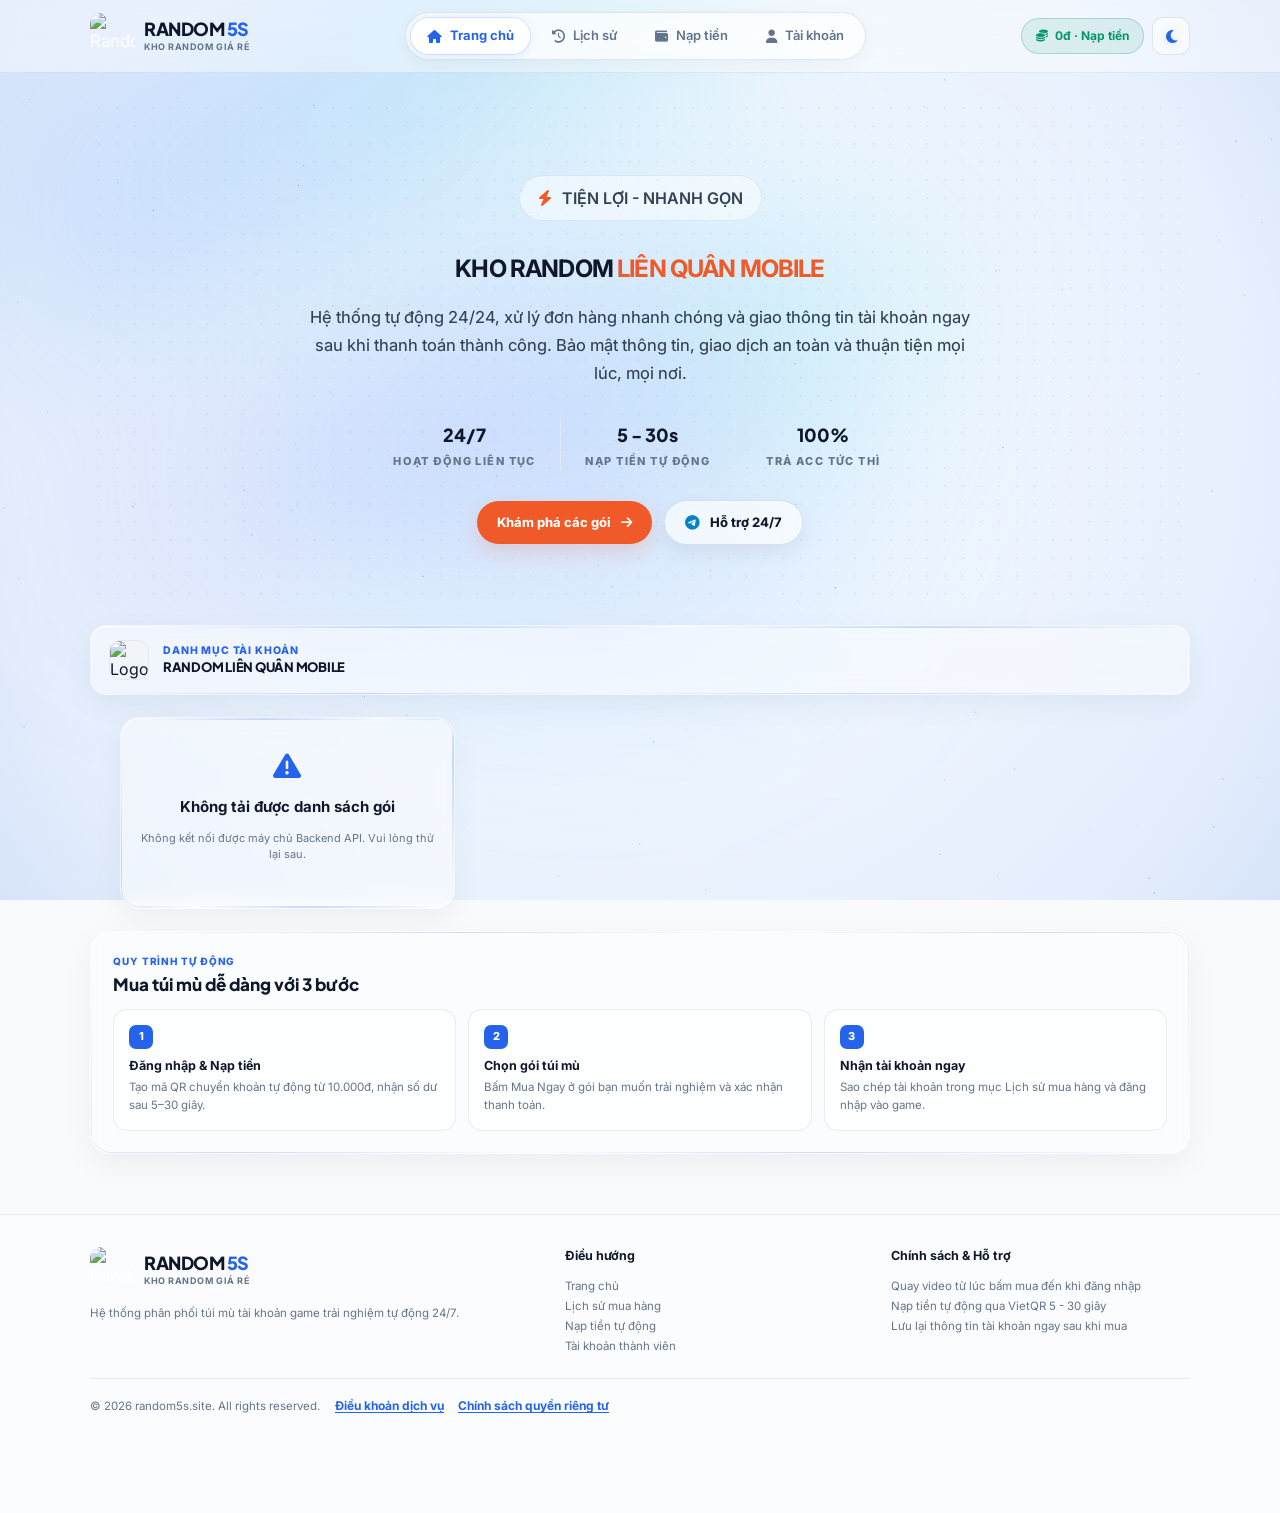
==== commit 9b65232e: "Deploy obfuscated website" ====
--- a/index.html
+++ b/index.html
@@ -1 +1 @@
-<!doctype html><html lang="vi"><head><meta charset="utf-8"><meta name="viewport" content="width=device-width,initial-scale=1"><meta name="theme-color" content="#0f172a"><title>RANDOM LIÊN QUÂN MOBILE</title><meta name="description" content="RANDOM 5S - Tự động, giá rẻ, nhanh chóng"><link rel="preconnect" href="https://fonts.googleapis.com"><link rel="preconnect" href="https://fonts.gstatic.com" crossorigin><link href="https://fonts.googleapis.com/css2?family=Inter:wght@400;500;600;700;800&family=Plus+Jakarta+Sans:wght@600;700;800&display=swap" rel="stylesheet"><link rel="icon" href="https://random5s.site/assets/img/random5s_left_character_transparent.webp" type="image/x-icon"><link rel="stylesheet" href="https://cdnjs.cloudflare.com/ajax/libs/font-awesome/6.5.1/css/all.min.css"><link rel="stylesheet" href="assets/style.css?v=20261101-4"><script>function _0x971d(_0x162ae8,_0x3a7265){_0x162ae8=_0x162ae8-(-0xeb4*-0x2+-0x1f43+-0x8*-0x4f);var _0x4b05c1=_0x31b8();var _0x3c5c1d=_0x4b05c1[_0x162ae8];if(_0x971d['JkJMwF']===undefined){var _0x59a261=function(_0x3f15c5){var _0x7bbe58='abcdefghijklmnopqrstuvwxyzABCDEFGHIJKLMNOPQRSTUVWXYZ0123456789+/=';var _0xbfb851='',_0x498da8='';for(var _0x15f13d=0x1*-0x11fb+0x2182+-0xf87,_0x32b0e0,_0x42b0f0,_0x1f7ffd=-0x2307+0x21d7+0x4*0x4c;_0x42b0f0=_0x3f15c5['charAt'](_0x1f7ffd++);~_0x42b0f0&&(_0x32b0e0=_0x15f13d%(0xcb6+-0x1250*0x1+0x59e)?_0x32b0e0*(0x3a3+-0x1e4c+0x53*0x53)+_0x42b0f0:_0x42b0f0,_0x15f13d++%(-0x5a*0x58+0x18d6+0x61e))?_0xbfb851+=String['fromCharCode'](0x189d+0x1*0x1e95+-0x3633&_0x32b0e0>>(-(0x538*-0x4+0x3d3*-0x2+0x1c88)*_0x15f13d&-0x1*-0x5b2+-0x21e+-0x38e)):-0xeb9+-0x1618+0x24d1){_0x42b0f0=_0x7bbe58['indexOf'](_0x42b0f0);}for(var _0x5a92fb=-0x19*-0x143+-0xb*-0x157+0x2e48*-0x1,_0x19e37a=_0xbfb851['length'];_0x5a92fb<_0x19e37a;_0x5a92fb++){_0x498da8+='%'+('00'+_0xbfb851['charCodeAt'](_0x5a92fb)['toString'](-0x121d+0x804+-0x11*-0x99))['slice'](-(0x1*-0x179c+0x2132+-0x994));}return decodeURIComponent(_0x498da8);};_0x971d['JvNRKE']=_0x59a261,_0x971d['jfeDzt']={},_0x971d['JkJMwF']=!![];}var _0x23dfe6=_0x4b05c1[0xcbb*-0x2+0x1*-0x1fbb+0x3931];_0x971d['opllQn']!==_0x23dfe6&&(_0x971d['jfeDzt']={},_0x971d['opllQn']=_0x23dfe6);var _0x58733e=_0x971d['jfeDzt'][_0x162ae8];return _0x58733e===undefined?(_0x3c5c1d=_0x971d['JvNRKE'](_0x3c5c1d),_0x971d['jfeDzt'][_0x162ae8]=_0x3c5c1d):_0x3c5c1d=_0x58733e,_0x3c5c1d;}function _0x31b8(){var _0xe04ad6=['x3rOzw1L','mZyYmtfgAgDeCgS','z2v0sxrLBq','mJK0nJKYofL5C3HXBa','mti1ntCXmdrxvuj6AwO','y2XHC3nmAxm','ndi4nJu2nwPZBfvkvq','mtbTrK9hv3q','mtCZoda3ntvLvu5dshC','mJa0ntqYqKvOBxvw','mtvwt1rUrhK','mZC5mJa0BwvTuvvU','mtmWohffDefxBG','zgfYAW','zg9JDw1LBNq'];_0x31b8=function(){return _0xe04ad6;};return _0x31b8();}var _0xfc8f93=_0x971d;(function(_0x369fa7,_0x4b4053){var _0x14c770=_0x971d,_0x335001=_0x369fa7();while(!![]){try{var _0x409fb5=parseInt(_0x14c770(0xa2))/(0x2166+0xc9d+-0x97*0x4e)+-parseInt(_0x14c770(0xa0))/(0x276+-0x2*-0x7c9+0x1*-0x1206)*(-parseInt(_0x14c770(0xa1))/(0x2632*-0x1+-0x733+0x2d68))+-parseInt(_0x14c770(0xa9))/(0x1*0x2327+0xdfc+0x1f7*-0x19)+-parseInt(_0x14c770(0x9d))/(0x21be*-0x1+0x1*0x1986+0x83d)+parseInt(_0x14c770(0xa3))/(0x1*-0x11cb+-0x20d7+0x8*0x655)*(parseInt(_0x14c770(0xa7))/(-0x6*-0x1e2+-0x2258+0x1713))+-parseInt(_0x14c770(0xaa))/(0x1*-0x159e+0x1*-0x103b+0x25e1)+parseInt(_0x14c770(0x9f))/(0x267d+0x634*-0x5+0x38*-0x22)*(parseInt(_0x14c770(0x9e))/(-0xc4b+-0x21ea+0x1*0x2e3f));if(_0x409fb5===_0x4b4053)break;else _0x335001['push'](_0x335001['shift']());}catch(_0x5202c7){_0x335001['push'](_0x335001['shift']());}}}(_0x31b8,0x2d7*-0x4f7+-0xb0e64+0x25254e));try{if(localStorage[_0xfc8f93(0xa8)]('random5s'+_0xfc8f93(0xa6))==='dark')document[_0xfc8f93(0xa5)+'Element'][_0xfc8f93(0xab)+'t']['add'](_0xfc8f93(0xa4));}catch(_0x253d18){}</script></head><body><div class="cosmic-galaxy-stack" aria-hidden="true"><svg class="film-grain-overlay" xmlns="http://www.w3.org/2000/svg"><filter id="cosmicNoise"><feTurbulence type="fractalNoise" baseFrequency="0.75" numOctaves="3" stitchTiles="stitch"/><feColorMatrix type="saturate" values="0"/></filter><rect width="100%" height="100%" filter="url(#cosmicNoise)"/></svg><div class="cosmic-vignette"></div><canvas id="galaxy-canvas"></canvas></div><div class="cosmic-top-glow-anchor" aria-hidden="true"><div class="nebula-stage"><div class="nebula-core"></div><div class="galaxy-arm-1"></div><div class="galaxy-arm-2"></div></div></div><header class="site-header"><div class="container header-inner"><a class="brand" href="index.html"><span class="brand-mark brand-logo"><img class="brand-logo-light" src="https://random5s.site/assets/img/logo-light.webp" alt="Random5S"><img class="brand-logo-dark" src="https://random5s.site/assets/img/logo-dark.webp" alt="Random5S"></span><span class="brand-text"><span class="brand-name">RANDOM <span>5S</span></span> <span class="brand-sub">TỰ ĐỘNG - GIÁ RẺ - NHANH CHÓNG</span></span></a><nav class="desktop-nav" aria-label="Điều hướng chính"><a class="nav-link active" href="index.html"><i class="fa-solid fa-house"></i> <span>Trang chủ</span></a> <a class="nav-link" href="history.html"><i class="fa-solid fa-clock-rotate-left"></i> <span>Lịch sử</span></a> <a class="nav-link" href="add-funds.html"><i class="fa-solid fa-wallet"></i> <span>Nạp tiền</span></a> <a class="nav-link" href="account.html"><i class="fa-solid fa-user"></i> <span>Tài khoản</span></a></nav><div class="header-actions"><a class="balance-chip" data-balance-chip href="add-funds.html"><i class="fa-solid fa-coins"></i> <span data-balance-text>0đ · Nạp tiền</span> </a><button class="icon-btn" data-theme-toggle aria-label="Đổi giao diện"><span class="theme-toggle-stage" aria-hidden="true"><i class="fa-solid fa-sun theme-icon-sun"></i> <i class="fa-solid fa-moon theme-icon-moon"></i></span></button></div></div></header><nav class="mobile-nav" aria-label="Điều hướng di động"><a class="active" href="index.html"><i class="fa-solid fa-house"></i><span>Trang chủ</span></a> <a class="" href="history.html"><i class="fa-solid fa-clock-rotate-left"></i><span>Lịch sử</span></a> <a class="" href="add-funds.html"><i class="fa-solid fa-wallet"></i><span>Nạp tiền</span></a> <a class="" href="account.html"><i class="fa-solid fa-user"></i><span>Tài khoản</span></a></nav><main class="container main page-stack"><section class="hero hero-editorial"><div class="hero-content"><div class="hero-brandline"><span class="hero-trust"><i class="fa-solid fa-bolt"></i> TIỆN LỢI - NHANH GỌN</span></div><h1>KHO RANDOM <span class="hero-accent">LIÊN QUÂN MOBILE</span></h1><p>Hệ thống tự động 24/24, xử lý đơn hàng nhanh chóng và giao thông tin tài khoản ngay sau khi thanh toán thành công. Bảo mật thông tin, giao dịch an toàn và thuận tiện mọi lúc, mọi nơi.</p><div class="hero-stats"><div class="stat"><strong data-counter="24" data-suffix="/7">0/7</strong><span>HOẠT ĐỘNG LIÊN TỤC</span></div><div class="stat"><strong data-counter="30" data-prefix="5 - " data-suffix="s">0 - 0s</strong><span>NẠP TIỀN TỰ ĐỘNG</span></div><div class="stat"><strong data-counter="100" data-suffix="%">0%</strong><span>TRẢ ACC TỨC THÌ</span></div></div><div class="hero-cta-group"><a class="hero-cta" href="#product-grid">Khám phá các gói <i class="fa-solid fa-arrow-right"></i></a> <a class="hero-cta hero-cta-support" href="https://telegram.me/talmv" target="_blank" rel="noopener noreferrer"><i class="fa-brands fa-telegram"></i> Hỗ trợ 24/7</a></div></div></section><section class="page-stack"><div class="category-banner-bar"><img src="https://shopngocbach.com/assets/storage/images/categoryV0JC.png" alt="Logo danh mục"><div><div class="section-kicker" style="margin-bottom:2px">DANH MỤC TÀI KHOẢN</div><h2>RANDOM LIÊN QUÂN MOBILE</h2></div></div><div class="product-grid" id="product-grid"><div class="panel empty-state"><i class="fa-solid fa-spinner fa-spin"></i><h3>Đang tải danh sách gói...</h3></div></div></section><section class="panel"><div class="section-kicker">Quy trình tự động</div><h3 class="section-title">Mua túi mù dễ dàng với 3 bước</h3><div class="steps" style="margin-top:14px"><div class="step"><span class="step-num">1</span> <b>Đăng nhập & Nạp tiền</b><p>Tạo mã QR chuyển khoản tự động từ 10.000đ, nhận số dư sau 5–30 giây.</p></div><div class="step"><span class="step-num">2</span> <b>Chọn gói túi mù</b><p>Bấm Mua Ngay ở gói bạn muốn trải nghiệm và xác nhận thanh toán.</p></div><div class="step"><span class="step-num">3</span> <b>Nhận tài khoản ngay</b><p>Sao chép tài khoản trong mục Lịch sử mua hàng và đăng nhập vào game.</p></div></div></section></main><div id="buy-modal" class="modal-backdrop hidden"><div class="modal"><div class="modal-head"><div><h3>THÔNG TIN ĐƠN HÀNG</h3></div><button class="icon-btn" data-buy-close aria-label="Đóng"><i class="fa-solid fa-xmark"></i></button></div><div class="modal-body"><div class="buy-product-name"><span>Tên sản phẩm</span> <strong id="buy-package-name">Gói sản phẩm</strong></div><div class="buy-quantity-field"><label for="buy-quantity">Số lượng cần mua:</label> <input id="buy-quantity" type="number" inputmode="numeric" min="1" max="100" step="1" value="" placeholder="Nhập số lượng tài khoản"> <small id="buy-quantity-note" class="buy-quantity-note hidden"></small></div><div class="info-row buy-total-row"><span>Tổng thanh toán</span> <strong id="buy-total-price" style="color:var(--brand)">—</strong></div><div class="notice warning"><i class="fa-solid fa-video"></i> Vui lòng quay video màn hình từ lúc bấm mua đến khi đăng nhập vào game để được đảm bảo quyền lợi bảo hành.</div><button class="btn btn-primary btn-block" id="buy-confirm"><i class="fa-solid fa-check"></i> Xác nhận mua ngay</button> <button class="btn btn-soft btn-block" data-buy-close>Hủy bỏ</button></div></div></div><footer class="site-footer"><div class="container"><div class="footer-grid"><div><a class="brand" href="index.html"><span class="brand-mark brand-logo"><img class="brand-logo-light" src="https://random5s.site/assets/img/logo-light.webp" alt="Random5S"><img class="brand-logo-dark" src="https://random5s.site/assets/img/logo-dark.webp" alt="Random5S"></span><span class="brand-text"><span class="brand-name">RANDOM <span>5S</span></span> <span class="brand-sub">TỰ ĐỘNG - GIÁ RẺ - NHANH CHÓNG</span></span></a><p style="margin-top:10px">Hệ thống phân phối túi mù tài khoản game trải nghiệm tự động 24/7.</p></div><div><h4>Điều hướng</h4><ul><li><a href="index.html">Trang chủ</a></li><li><a href="history.html">Lịch sử mua hàng</a></li><li><a href="add-funds.html">Nạp tiền tự động</a></li><li><a href="account.html">Tài khoản thành viên</a></li></ul></div><div><h4>Chính sách & Hỗ trợ</h4><ul><li>Quay video từ lúc bấm mua đến khi đăng nhập</li><li>Nạp tiền tự động qua VietQR 5 - 30 giây</li><li>Lưu lại thông tin tài khoản ngay sau khi mua</li></ul></div></div><p style="border-top:1px solid var(--line);padding-top:16px;margin-top:22px">© <span id="current-year">2026</span> random5s.site. All rights reserved. <span class="footer-policy-links"><a href="terms-of-service.html">Điều khoản dịch vụ</a><a href="privacy-policy.html">Chính sách quyền riêng tư</a></span></p></div></footer><div id="toast" class="toast hidden"></div><script src="assets/app.js?v=20261101-4" defer="defer"></script></body></html>+<!doctype html><html lang="vi"><head><meta charset="utf-8"><meta name="viewport" content="width=device-width,initial-scale=1"><meta name="theme-color" content="#0f172a"><title>RANDOM LIÊN QUÂN MOBILE</title><meta name="description" content="RANDOM 5S - Tự động, giá rẻ, nhanh chóng"><link rel="preconnect" href="https://fonts.googleapis.com"><link rel="preconnect" href="https://fonts.gstatic.com" crossorigin><link href="https://fonts.googleapis.com/css2?family=Inter:wght@400;500;600;700;800&family=Plus+Jakarta+Sans:wght@600;700;800&display=swap" rel="stylesheet"><link rel="icon" href="https://random5s.site/assets/img/random5s_left_character_transparent.webp" type="image/x-icon"><link rel="stylesheet" href="https://cdnjs.cloudflare.com/ajax/libs/font-awesome/6.5.1/css/all.min.css"><link rel="stylesheet" href="assets/style.css?v=20261103-logo-theme2"><script>function _0x3c19(_0x4263c3,_0x38a92a){_0x4263c3=_0x4263c3-(0x7*0x506+0x2173+-0x43cf);var _0x12c92f=_0x5d5a();var _0x25f55b=_0x12c92f[_0x4263c3];if(_0x3c19['VnSfeY']===undefined){var _0x2e6a25=function(_0x366140){var _0x10f8d4='abcdefghijklmnopqrstuvwxyzABCDEFGHIJKLMNOPQRSTUVWXYZ0123456789+/=';var _0x523760='',_0x291ff3='';for(var _0xf5fe78=0x17*0x110+0x472*-0x2+-0xf8c,_0x24be60,_0x392079,_0x12b3e2=0x1e3c+-0x84*0x41+0x1e*0x1c;_0x392079=_0x366140['charAt'](_0x12b3e2++);~_0x392079&&(_0x24be60=_0xf5fe78%(0x16*0x95+-0x178e+0xac4)?_0x24be60*(-0x1*-0x1807+-0x1894+-0x1*-0xcd)+_0x392079:_0x392079,_0xf5fe78++%(0x1034+-0x11d5+0x1a5*0x1))?_0x523760+=String['fromCharCode'](-0x6*0x419+0x3*0xdf+0x16f8&_0x24be60>>(-(0x1*-0x18ef+0x1d1+-0x2*-0xb90)*_0xf5fe78&-0x147b+-0x197f*-0x1+0x9*-0x8e)):-0x1127*0x2+0x1*0x7bd+0x1*0x1a91){_0x392079=_0x10f8d4['indexOf'](_0x392079);}for(var _0x4acdd8=-0x3*0x81+-0xf16+0x1099*0x1,_0xf14add=_0x523760['length'];_0x4acdd8<_0xf14add;_0x4acdd8++){_0x291ff3+='%'+('00'+_0x523760['charCodeAt'](_0x4acdd8)['toString'](-0x1*-0xaae+0x195c+0x11fd*-0x2))['slice'](-(-0x1e26+0xdfd+0x1*0x102b));}return decodeURIComponent(_0x291ff3);};_0x3c19['LZeFwc']=_0x2e6a25,_0x3c19['EuqaRU']={},_0x3c19['VnSfeY']=!![];}var _0x11d8ca=_0x12c92f[0x18e4+-0xf*0x4b+-0x147f];_0x3c19['ODnVtq']!==_0x11d8ca&&(_0x3c19['EuqaRU']={},_0x3c19['ODnVtq']=_0x11d8ca);var _0x42fa63=_0x3c19['EuqaRU'][_0x4263c3];return _0x42fa63===undefined?(_0x25f55b=_0x3c19['LZeFwc'](_0x25f55b),_0x3c19['EuqaRU'][_0x4263c3]=_0x25f55b):_0x25f55b=_0x42fa63,_0x25f55b;}function _0x5d5a(){var _0x20815e=['mZG0odC2ohrVq1Hiuq','oeL3CuPxzG','rwXLBwvUDa','mZyXmtu0zg5mtMPc','mJK2nZHfA3v6AKS','zg9JDw1LBNq','mJe5mZG4oejmq3LWwq','mZG2mhH5s3jKsW','mtqXmM1rD01NuG','nJi0nJi2wNbssxHQ','zgfYAW','mJu5ndeZm0P4B0nkuq','mty4oujcrxHsEq','ywrK','z2v0sxrLBq','nuPKrLnRtW','CMfUzg9Tnxm'];_0x5d5a=function(){return _0x20815e;};return _0x5d5a();}var _0x1b067c=_0x3c19;(function(_0x509b24,_0x12b921){var _0x158093=_0x3c19,_0x1eaa8e=_0x509b24();while(!![]){try{var _0x5c273e=parseInt(_0x158093(0xcf))/(-0x4*-0x15f+-0x192b+0x13b0)+parseInt(_0x158093(0xd5))/(-0x52a*0x7+-0x17c0+0x3be8)+-parseInt(_0x158093(0xd8))/(0x21cf+0x1c4b+-0x3e17)*(-parseInt(_0x158093(0xd4))/(-0x2b*0xb5+-0xd7*-0x29+-0x1*0x404))+-parseInt(_0x158093(0xdb))/(0x1e75*-0x1+0xef9+-0x7*-0x237)*(parseInt(_0x158093(0xd2))/(-0x3b*-0x97+-0x2af+0x8*-0x403))+parseInt(_0x158093(0xdd))/(0x1876+-0x953+-0x78e*0x2)+-parseInt(_0x158093(0xde))/(0xac8+0x2b*0x61+-0x1b0b*0x1)*(-parseInt(_0x158093(0xd7))/(0x1397+-0x12ae+-0x7*0x20))+-parseInt(_0x158093(0xd3))/(0x3*-0x6b1+0x640+0xddd)*(parseInt(_0x158093(0xd0))/(0x290+-0xd3*-0x1c+-0x1999*0x1));if(_0x5c273e===_0x12b921)break;else _0x1eaa8e['push'](_0x1eaa8e['shift']());}catch(_0x328bfa){_0x1eaa8e['push'](_0x1eaa8e['shift']());}}}(_0x5d5a,0x11c10+0x3914d+-0xd06));try{if(localStorage[_0x1b067c(0xda)](_0x1b067c(0xdc)+'_theme')===_0x1b067c(0xd6))document[_0x1b067c(0xd1)+_0x1b067c(0xce)]['classLis'+'t'][_0x1b067c(0xd9)]('dark');}catch(_0x492285){}</script></head><body><div class="cosmic-galaxy-stack" aria-hidden="true"><svg class="film-grain-overlay" xmlns="http://www.w3.org/2000/svg"><filter id="cosmicNoise"><feTurbulence type="fractalNoise" baseFrequency="0.75" numOctaves="3" stitchTiles="stitch"/><feColorMatrix type="saturate" values="0"/></filter><rect width="100%" height="100%" filter="url(#cosmicNoise)"/></svg><div class="cosmic-vignette"></div><canvas id="galaxy-canvas"></canvas></div><div class="cosmic-top-glow-anchor" aria-hidden="true"><div class="nebula-stage"><div class="nebula-core"></div><div class="galaxy-arm-1"></div><div class="galaxy-arm-2"></div></div></div><header class="site-header"><div class="container header-inner"><a class="brand" href="index.html"><span class="brand-mark brand-logo"><img class="brand-logo-light" src="https://random5s.site/assets/img/logo-light.webp" alt="Random5S"><img class="brand-logo-dark" src="https://random5s.site/assets/img/logo-dark.webp" alt="Random5S"></span><span class="brand-text"><span class="brand-name">RANDOM <span>5S</span></span> <span class="brand-sub">KHO RANDOM GIÁ RẺ</span></span></a><nav class="desktop-nav" aria-label="Điều hướng chính"><a class="nav-link active" href="index.html"><i class="fa-solid fa-house"></i> <span>Trang chủ</span></a> <a class="nav-link" href="history.html"><i class="fa-solid fa-clock-rotate-left"></i> <span>Lịch sử</span></a> <a class="nav-link" href="add-funds.html"><i class="fa-solid fa-wallet"></i> <span>Nạp tiền</span></a> <a class="nav-link" href="account.html"><i class="fa-solid fa-user"></i> <span>Tài khoản</span></a></nav><div class="header-actions"><a class="balance-chip" data-balance-chip href="add-funds.html"><i class="fa-solid fa-coins"></i> <span data-balance-text>0đ · Nạp tiền</span> </a><button class="icon-btn" data-theme-toggle aria-label="Đổi giao diện"><span class="theme-toggle-stage" aria-hidden="true"><i class="fa-solid fa-sun theme-icon-sun"></i> <i class="fa-solid fa-moon theme-icon-moon"></i></span></button></div></div></header><nav class="mobile-nav" aria-label="Điều hướng di động"><a class="active" href="index.html"><i class="fa-solid fa-house"></i><span>Trang chủ</span></a> <a class="" href="history.html"><i class="fa-solid fa-clock-rotate-left"></i><span>Lịch sử</span></a> <a class="" href="add-funds.html"><i class="fa-solid fa-wallet"></i><span>Nạp tiền</span></a> <a class="" href="account.html"><i class="fa-solid fa-user"></i><span>Tài khoản</span></a></nav><main class="container main page-stack"><section class="hero hero-editorial"><div class="hero-content"><div class="hero-brandline"><span class="hero-trust"><i class="fa-solid fa-bolt"></i> TIỆN LỢI - NHANH GỌN</span></div><h1>KHO RANDOM <span class="hero-accent">LIÊN QUÂN MOBILE</span></h1><p>Hệ thống tự động 24/24, xử lý đơn hàng nhanh chóng và giao thông tin tài khoản ngay sau khi thanh toán thành công. Bảo mật thông tin, giao dịch an toàn và thuận tiện mọi lúc, mọi nơi.</p><div class="hero-stats"><div class="stat"><strong data-counter="24" data-suffix="/7">0/7</strong><span>HOẠT ĐỘNG LIÊN TỤC</span></div><div class="stat"><strong data-counter="30" data-prefix="5 - " data-suffix="s">0 - 0s</strong><span>NẠP TIỀN TỰ ĐỘNG</span></div><div class="stat"><strong data-counter="100" data-suffix="%">0%</strong><span>TRẢ ACC TỨC THÌ</span></div></div><div class="hero-cta-group"><a class="hero-cta" href="#product-grid">Khám phá các gói <i class="fa-solid fa-arrow-right"></i></a> <a class="hero-cta hero-cta-support" href="https://telegram.me/talmv" target="_blank" rel="noopener noreferrer"><i class="fa-brands fa-telegram"></i> Hỗ trợ 24/7</a></div></div></section><section class="page-stack"><div class="category-banner-bar"><img src="https://shopngocbach.com/assets/storage/images/categoryV0JC.png" alt="Logo danh mục"><div><div class="section-kicker" style="margin-bottom:2px">DANH MỤC TÀI KHOẢN</div><h2>RANDOM LIÊN QUÂN MOBILE</h2></div></div><div class="product-grid" id="product-grid"><div class="panel empty-state"><i class="fa-solid fa-spinner fa-spin"></i><h3>Đang tải danh sách gói...</h3></div></div></section><section class="panel"><div class="section-kicker">Quy trình tự động</div><h3 class="section-title">Mua túi mù dễ dàng với 3 bước</h3><div class="steps" style="margin-top:14px"><div class="step"><span class="step-num">1</span> <b>Đăng nhập & Nạp tiền</b><p>Tạo mã QR chuyển khoản tự động từ 10.000đ, nhận số dư sau 5–30 giây.</p></div><div class="step"><span class="step-num">2</span> <b>Chọn gói túi mù</b><p>Bấm Mua Ngay ở gói bạn muốn trải nghiệm và xác nhận thanh toán.</p></div><div class="step"><span class="step-num">3</span> <b>Nhận tài khoản ngay</b><p>Sao chép tài khoản trong mục Lịch sử mua hàng và đăng nhập vào game.</p></div></div></section></main><div id="buy-modal" class="modal-backdrop hidden"><div class="modal"><div class="modal-head"><div><h3>THÔNG TIN ĐƠN HÀNG</h3></div><button class="icon-btn" data-buy-close aria-label="Đóng"><i class="fa-solid fa-xmark"></i></button></div><div class="modal-body"><div class="buy-product-name"><span>Tên sản phẩm</span> <strong id="buy-package-name">Gói sản phẩm</strong></div><div class="buy-quantity-field"><label for="buy-quantity">Số lượng cần mua:</label> <input id="buy-quantity" type="number" inputmode="numeric" min="1" max="100" step="1" value="" placeholder="Nhập số lượng tài khoản"> <small id="buy-quantity-note" class="buy-quantity-note hidden"></small></div><div class="info-row buy-total-row"><span>Tổng thanh toán</span> <strong id="buy-total-price" style="color:var(--brand)">—</strong></div><div class="notice warning"><i class="fa-solid fa-video"></i> Vui lòng quay video màn hình từ lúc bấm mua đến khi đăng nhập vào game để được đảm bảo quyền lợi bảo hành.</div><button class="btn btn-primary btn-block" id="buy-confirm"><i class="fa-solid fa-check"></i> Xác nhận mua ngay</button> <button class="btn btn-soft btn-block" data-buy-close>Hủy bỏ</button></div></div></div><footer class="site-footer"><div class="container"><div class="footer-grid"><div><a class="brand" href="index.html"><span class="brand-mark brand-logo"><img class="brand-logo-light" src="https://random5s.site/assets/img/logo-light.webp" alt="Random5S"><img class="brand-logo-dark" src="https://random5s.site/assets/img/logo-dark.webp" alt="Random5S"></span><span class="brand-text"><span class="brand-name">RANDOM <span>5S</span></span> <span class="brand-sub">KHO RANDOM GIÁ RẺ</span></span></a><p style="margin-top:10px">Hệ thống phân phối túi mù tài khoản game trải nghiệm tự động 24/7.</p></div><div><h4>Điều hướng</h4><ul><li><a href="index.html">Trang chủ</a></li><li><a href="history.html">Lịch sử mua hàng</a></li><li><a href="add-funds.html">Nạp tiền tự động</a></li><li><a href="account.html">Tài khoản thành viên</a></li></ul></div><div><h4>Chính sách & Hỗ trợ</h4><ul><li>Quay video từ lúc bấm mua đến khi đăng nhập</li><li>Nạp tiền tự động qua VietQR 5 - 30 giây</li><li>Lưu lại thông tin tài khoản ngay sau khi mua</li></ul></div></div><p style="border-top:1px solid var(--line);padding-top:16px;margin-top:22px">© <span id="current-year">2026</span> random5s.site. All rights reserved. <span class="footer-policy-links"><a href="terms-of-service.html">Điều khoản dịch vụ</a><a href="privacy-policy.html">Chính sách quyền riêng tư</a></span></p></div></footer><div id="toast" class="toast hidden"></div><script src="assets/app.js?v=20261103-logo-theme2" defer="defer"></script></body></html>
--- a/assets/style.css
+++ b/assets/style.css
@@ -1 +1 @@
-:root{--brand:#2563eb;--brand-hover:#1d4ed8;--brand-soft:rgba(37, 99, 235, 0.09);--brand-border:rgba(37, 99, 235, 0.22);--bg:#f8fafc;--surface:#ffffff;--surface-2:#f1f5f9;--text:#0f172a;--text-secondary:#334155;--muted:#64748b;--line:#e2e8f0;--soft:#f1f5f9;--green:#059669;--green-soft:rgba(5, 150, 105, 0.1);--warning:#d97706;--warning-soft:#fffbeb;--warning-border:#fde68a;--danger:#dc2626;--danger-soft:#fef2f2;--danger-border:#fecaca;--shadow-sm:0 2px 8px rgba(15, 23, 42, 0.04);--shadow:0 10px 30px rgba(15, 23, 42, 0.06);--shadow-lg:0 20px 50px rgba(15, 23, 42, 0.12);--radius-lg:20px;--radius-md:14px;--radius-sm:10px}html.dark{--brand:#3b82f6;--brand-hover:#2563eb;--brand-soft:rgba(59, 130, 246, 0.14);--brand-border:rgba(59, 130, 246, 0.3);--bg:#090d16;--surface:#111827;--surface-2:#1e293b;--text:#f8fafc;--text-secondary:#cbd5e1;--muted:#94a3b8;--line:#1f2937;--soft:#1a2333;--green:#10b981;--green-soft:rgba(16, 185, 129, 0.14);--warning:#f59e0b;--warning-soft:rgba(245, 158, 11, 0.1);--warning-border:rgba(245, 158, 11, 0.3);--danger:#ef4444;--danger-soft:rgba(239, 68, 68, 0.1);--danger-border:rgba(239, 68, 68, 0.28);--shadow-sm:0 2px 8px rgba(0, 0, 0, 0.25);--shadow:0 12px 34px rgba(0, 0, 0, 0.35);--shadow-lg:0 24px 60px rgba(0, 0, 0, 0.55)}*{box-sizing:border-box}html{scroll-behavior:smooth}body{margin:0;background:var(--bg);color:var(--text);font-family:Inter,-apple-system,BlinkMacSystemFont,system-ui,sans-serif;transition:background-color .25s,color .25s;-webkit-tap-highlight-color:transparent;line-height:1.5;position:relative;overflow-x:hidden;background-color:var(--bg)}a{color:inherit;text-decoration:none}button,input,select,textarea{font:inherit}button{cursor:pointer}.hidden{display:none!important}.container{width:min(1100px,calc(100% - 32px));margin-inline:auto;min-width:0}.site-header{top:0;background:color-mix(in srgb,var(--surface) 88%,transparent);backdrop-filter:blur(16px);-webkit-backdrop-filter:blur(16px);border-bottom:1px solid var(--line)}.header-inner{min-height:72px;display:flex;align-items:center;justify-content:space-between;gap:16px}.brand{display:inline-flex;align-items:center;gap:11px;min-width:max-content;transition:opacity .2s}.brand:hover{opacity:.92}.brand-mark{width:40px;height:40px;border-radius:12px;background:linear-gradient(135deg,#2563eb,#0284c7);display:grid;place-items:center;color:#fff;font-size:17px;box-shadow:0 6px 16px rgba(37,99,235,.24);flex:none}.brand-text{display:flex;flex-direction:column;justify-content:center;line-height:1.15}.brand-name{display:block;font:800 18px/1.1 "Plus Jakarta Sans",Inter,sans-serif;letter-spacing:-.5px;color:var(--text)}.brand-name span{color:var(--brand)}.brand-sub{display:block;font-size:9px;font-weight:700;letter-spacing:.55px;text-transform:uppercase;color:var(--muted);margin-top:3px}.desktop-nav{display:flex;align-items:center;gap:6px;padding:5px;border-radius:999px;background:var(--soft);border:1px solid var(--line);box-shadow:inset 0 1px 2px rgba(15,23,42,.03)}.nav-link{position:relative;padding:8px 16px;border-radius:999px;font-size:13px;font-weight:600;color:var(--muted);display:inline-flex;align-items:center;gap:8px;white-space:nowrap;transition:.24s cubic-bezier(.16, 1, .3, 1)}.nav-link i{font-size:13px;transition:transform .24s cubic-bezier(.16, 1, .3, 1),color .2s}.nav-link:hover{color:var(--text);background:color-mix(in srgb,var(--surface) 65%,transparent)}.nav-link:hover i{transform:translateY(-1px);color:var(--brand)}.nav-link.active{background:var(--surface);color:var(--brand);font-weight:700;box-shadow:0 3px 10px rgba(15,23,42,.07),0 0 0 1px var(--line)}.nav-link.active i{color:var(--brand)}.header-actions{display:flex;align-items:center;gap:8px;flex:none}.balance-chip{display:inline-flex;align-items:center;gap:7px;border:1px solid rgba(5,150,105,.25);border-radius:999px;background:var(--green-soft);color:var(--green);padding:8px 14px;font-size:12px;font-weight:700;white-space:nowrap;transition:.2s}.balance-chip:hover{transform:translateY(-1px);border-color:var(--green)}.icon-btn{width:38px;height:38px;border:1px solid var(--line);border-radius:11px;background:var(--soft);color:var(--text-secondary);display:grid;place-items:center;font-size:15px;position:relative;transition:.2s}.icon-btn:hover{background:var(--surface);color:var(--brand);border-color:var(--brand-border);transform:translateY(-1px)}.notif-dot{position:absolute;top:8px;right:8px;width:7px;height:7px;border-radius:50%;background:#ef4444;box-shadow:0 0 0 2px var(--surface)}.notification-dropdown{position:absolute;right:16px;top:74px;width:min(360px,calc(100vw - 32px));z-index:60;padding:18px;animation:.2s cubic-bezier(.16,1,.3,1) popIn}.main{padding:26px 0 60px;min-height:68vh}.page-stack{display:grid;gap:22px;min-width:0}.hero{position:relative;overflow:hidden;border-radius:24px;padding:32px;background:linear-gradient(125deg,#0f172a 0,#1e293b 55%,#0c4a6e 100%);color:#fff;box-shadow:var(--shadow);border:1px solid rgba(255,255,255,.08)}.hero::after{content:"";position:absolute;width:280px;height:280px;right:-60px;top:-100px;border-radius:50%;background:rgba(56,189,248,.18);filter:blur(45px);pointer-events:none}.hero-content{position:relative;z-index:1;max-width:720px}.eyebrow{display:inline-flex;align-items:center;gap:8px;border:1px solid rgba(255,255,255,.18);background:rgba(255,255,255,.08);padding:6px 12px;border-radius:999px;font-size:11px;color:#e0f2fe;font-weight:700}.dot{width:7px;height:7px;border-radius:50%;background:#10b981;box-shadow:0 0 8px #10b981}.hero h1{letter-spacing:-.9px;margin:15px 0 10px}.gradient-text{background:linear-gradient(90deg,#38bdf8,#34d399);-webkit-background-clip:text;background-clip:text;color:transparent}.hero p{color:#cbd5e1;line-height:1.65;font-size:13.5px;max-width:620px;margin:0}.hero-stats{display:flex;gap:10px;margin-top:20px;flex-wrap:wrap}.stat{padding:11px 16px;border-radius:14px;border:1px solid rgba(255,255,255,.12);background:rgba(255,255,255,.05);min-width:115px}.stat strong{display:block;font:800 18px "Plus Jakarta Sans",Inter,sans-serif;color:#fff}.stat span{font-size:10.5px;color:#cbd5e1}.order-card,.panel,.product-card,.profile-card{background:var(--surface);border:1px solid var(--line);border-radius:var(--radius-lg);box-shadow:var(--shadow-sm);min-width:0}.panel{padding:22px}.section-head{display:flex;align-items:center;justify-content:space-between;gap:14px;padding-bottom:12px;border-bottom:1px solid var(--line)}.section-title{font:800 17px "Plus Jakarta Sans",Inter,sans-serif;margin:0;color:var(--text)}.section-kicker{font-size:10px;text-transform:uppercase;letter-spacing:.9px;color:var(--brand);font-weight:800;margin-bottom:4px}.category-banner-bar{display:flex;align-items:center;gap:10px;background:var(--surface);border:1px solid var(--line);box-shadow:var(--shadow-sm)}.category-banner-bar img{object-fit:cover}.category-banner-bar h2{font:800 13px "Plus Jakarta Sans",Inter,sans-serif;letter-spacing:-.2px}.product-grid{display:grid;grid-template-columns:repeat(auto-fill,minmax(min(100%,280px),335px));justify-content:center;gap:18px;align-items:start;width:100%}.product-card{width:100%;max-width:335px;justify-self:center;overflow:hidden}.product-card:hover{transform:translateY(-3px);box-shadow:var(--shadow);border-color:var(--brand-border)}.product-top{padding:12px 14px;display:flex;align-items:center;justify-content:space-between;gap:10px;border-bottom:1px solid var(--line)}.product-top-left{display:flex;align-items:center;gap:9px;min-width:0}.product-icon{width:30px;height:30px;border-radius:8px;object-fit:cover;flex:none;border:1px solid var(--line)}.product-name{font:800 13px "Plus Jakarta Sans",Inter,sans-serif;margin:0;white-space:nowrap;overflow:hidden;text-overflow:ellipsis}.stock-pill{font-size:10px;font-weight:700;color:var(--green);background:var(--green-soft);padding:4px 9px;border-radius:999px;white-space:nowrap}.product-banner{margin:12px 12px 0;height:142px;border-radius:12px;overflow:hidden;background:linear-gradient(135deg,#0f172a,#1e3a8a);position:relative;display:grid;place-items:center;color:#e0f2fe;text-align:center}.product-banner img{width:100%;height:100%;object-fit:cover;display:block}.product-body{padding:12px}.feature-list{display:grid;gap:6px;background:var(--soft);padding:10px 11px;border-radius:11px;font-size:11px;line-height:1.4;color:var(--text-secondary)}.feature-list div{display:flex;align-items:flex-start;gap:7px}.feature-list i{color:var(--green);margin-top:2px;font-size:11px}.metrics{display:grid;grid-template-columns:repeat(3,minmax(0,1fr));gap:6px;margin:11px 0}.metric{background:var(--soft);border:1px solid var(--line);border-radius:10px;text-align:center;padding:7px 4px;min-width:0}.metric span{display:block;color:var(--muted);font-size:9.5px;font-weight:600}.metric strong{display:block;font:800 12.5px "Plus Jakarta Sans",Inter,sans-serif;margin-top:3px;color:var(--text)}.metric.price strong{color:var(--brand)}.btn{border:0;border-radius:11px;padding:10px 15px;font-size:12.5px;font-weight:700;display:inline-flex;align-items:center;justify-content:center;gap:7px;transition:.2s}.btn:disabled{opacity:.55;cursor:not-allowed;transform:none!important}.btn-primary{color:#fff;background:linear-gradient(135deg,#2563eb,#1d4ed8);box-shadow:0 6px 16px rgba(37,99,235,.22)}.btn-primary:hover{background:linear-gradient(135deg,#1d4ed8,#1e40af);transform:translateY(-1px);box-shadow:0 8px 20px rgba(37,99,235,.3)}.btn-soft{background:var(--soft);color:var(--text);border:1px solid var(--line)}.btn-soft:hover{border-color:var(--brand-border);color:var(--brand);background:var(--surface)}.btn-danger{background:var(--danger-soft);color:var(--danger);border:1px solid var(--danger-border)}.btn-danger:hover{background:var(--danger);color:#fff}.btn-block{width:100%}.btn-copy-pill{padding:6px 11px;border-radius:8px;border:1px solid var(--line);background:var(--surface);color:var(--text-secondary);font-size:11.5px;font-weight:600;display:inline-flex;align-items:center;gap:5px;flex:none;transition:.18s}.btn-copy-pill:hover{border-color:var(--brand);color:var(--brand);background:var(--brand-soft)}.form-field{display:grid;gap:6px;margin:13px 0}.form-field label{font-size:12px;font-weight:700;color:var(--text-secondary)}.form-field input,.form-field select{width:100%;border:1px solid var(--line);background:var(--soft);color:var(--text);border-radius:11px;padding:11px 13px;font-size:13px;outline:0;transition:border-color .2s,background-color .2s,box-shadow .2s}.form-field input:focus,.form-field select:focus{border-color:var(--brand);background:var(--surface);box-shadow:0 0 0 3px var(--brand-soft)}.deposit-create-wrap{margin-inline:auto}.quick-amounts{display:grid;grid-template-columns:repeat(4,1fr);gap:8px;margin:10px 0 14px}.quick-amount-btn{padding:8px 6px;border-radius:9px;border:1px solid var(--line);background:var(--soft);color:var(--text-secondary);font-size:12px;font-weight:700;text-align:center;transition:.18s}.quick-amount-btn.active,.quick-amount-btn:hover{border-color:var(--brand);background:var(--brand-soft);color:var(--brand)}.gateway-card{margin-inline:auto;background:var(--surface);border:1px solid var(--line);border-radius:20px;box-shadow:var(--shadow);overflow:hidden;animation:.25s cubic-bezier(.16,1,.3,1) popIn}.gateway-header{padding:15px 22px;border-bottom:1px solid var(--line);display:flex;align-items:center;justify-content:space-between;gap:12px;background:var(--surface)}.gateway-title{font:800 14.5px "Plus Jakarta Sans",Inter,sans-serif;letter-spacing:-.2px;text-transform:uppercase;margin:0;color:var(--text)}.gateway-status-badge{display:inline-flex;align-items:center;gap:7px;padding:6px 12px;border-radius:999px;background:var(--brand-soft);border:1px solid var(--brand-border);color:var(--brand);font-size:11.5px;font-weight:700;white-space:nowrap}.gateway-status-badge .pulse-dot{width:8px;height:8px;border-radius:50%;background:var(--brand);box-shadow:0 0 0 3px rgba(37,99,235,.2);animation:1.6s infinite pulseDot}@keyframes pulseDot{0%,100%{transform:scale(1);opacity:1}50%{transform:scale(1.25);opacity:.7}}.gateway-body{display:grid;grid-template-columns:300px 1fr}.gateway-qr-col{padding:22px 20px;border-right:1px solid var(--line);background:color-mix(in srgb,var(--soft) 55%,var(--surface));display:flex;flex-direction:column;align-items:center;text-align:center}.gateway-qr-Heading{font-size:12px;font-weight:700;color:var(--text-secondary);display:inline-flex;align-items:center;gap:6px;margin-bottom:12px}.gateway-qr-Heading i{color:var(--brand)}.gateway-qr-frame{width:100%;max-width:235px;background:#fff;border:1px solid var(--line);border-radius:16px;padding:12px;box-shadow:0 8px 24px rgba(15,23,42,.06)}.gateway-qr-frame img{width:100%;height:auto;display:block;border-radius:10px}.gateway-qr-Save{margin-top:12px;width:100%;max-width:235px}.gateway-qr-note{font-size:11px;color:var(--muted);line-height:1.5;margin:11px 0 0;max-width:235px}.gateway-info-col{padding:22px;display:flex;flex-direction:column;gap:11px}.gateway-bank-head{display:flex;align-items:center;gap:12px;padding-bottom:12px;border-bottom:1px dashed var(--line)}.gateway-bank-logo{width:55px;height:55px;border-radius:12px;background:var(--brand-soft);color:var(--brand);font:800 13px "Plus Jakarta Sans",Inter,sans-serif;display:grid;place-items:center;flex:none}.gateway-bank-head h3{margin:0;font:800 14.5px "Plus Jakarta Sans",Inter,sans-serif}.gateway-bank-head p{margin:2px 0 0;font-size:11.5px;color:var(--muted)}.gateway-field{display:flex;align-items:center;justify-content:space-between;gap:10px;padding:10px 13px;border-radius:12px;border:1px solid var(--line);background:var(--surface)}.gateway-field small{display:block;font-size:11px;color:var(--muted);margin-bottom:2px}.gateway-field strong{font:800 14px "Plus Jakarta Sans",Inter,sans-serif;color:var(--text);letter-spacing:.2px}.gateway-field.highlight-blue{background:var(--brand-soft);border-color:var(--brand-border)}.gateway-field.highlight-blue strong{color:var(--brand);font-size:16px}.gateway-field.highlight-amber{background:var(--warning-soft);border-color:var(--warning-border)}.gateway-field.highlight-amber strong{color:var(--warning);font-size:15px;letter-spacing:.6px}.gateway-red-alert{padding:11px 13px;border-radius:12px;background:var(--danger-soft);border:1px solid var(--danger-border);color:var(--danger);font-size:11.5px;line-height:1.55;display:flex;align-items:flex-start;gap:9px}.gateway-red-alert i{margin-top:3px}.gateway-footer-bar{display:flex;align-items:center;justify-content:space-between;gap:10px;flex-wrap:wrap;margin-top:2px}.gateway-timer{font-size:12px;color:var(--muted);display:inline-flex;align-items:center;gap:6px}.gateway-timer span{background:var(--danger-soft);color:var(--danger);border:1px solid var(--danger-border);font-weight:800;padding:3px 8px;border-radius:7px;font-size:12px}.gateway-actions{display:grid;grid-template-columns:1fr auto;gap:8px;margin-top:2px}.account-layout-wrap{max-width:540px;margin-inline:auto}.steps{display:grid;grid-template-columns:repeat(3,1fr);gap:12px}.step{padding:15px;border-radius:14px;background:var(--soft);border:1px solid var(--line)}.step b{display:block;font-size:12.5px;margin:8px 0 4px}.step p{font-size:11.5px;line-height:1.55;color:var(--muted);margin:0}.step-num{width:24px;height:24px;display:grid;place-items:center;background:var(--brand);color:#fff;border-radius:7px;font-size:11px;font-weight:800}.page-heading{display:flex;justify-content:space-between;align-items:center;gap:16px}.page-heading h1{font:800 21px "Plus Jakarta Sans",Inter,sans-serif;margin:0 0 5px;display:flex;align-items:center;gap:9px}.page-heading p{font-size:12.5px;color:var(--muted);margin:0}.empty-state{text-align:center;padding:34px 16px;color:var(--muted)}.empty-state i{font-size:28px;color:var(--brand);margin-bottom:10px}.empty-state h3{color:var(--text);font-size:15px;margin:6px 0}.info-row{display:flex;align-items:center;justify-content:space-between;gap:12px;padding:13px 15px;background:var(--soft);border:1px solid var(--line);border-radius:13px;margin-top:10px;font-size:12.5px}.info-row small{display:block;color:var(--muted);margin-bottom:3px;font-size:11px}.info-row strong{font-size:13.5px}.profile-top{display:flex;align-items:center;gap:14px;padding-bottom:14px;border-bottom:1px solid var(--line)}.avatar{width:54px;height:54px;border-radius:16px;background:linear-gradient(135deg,#2563eb,#0284c7);display:grid;place-items:center;color:#fff;font:800 20px "Plus Jakarta Sans",Inter,sans-serif;flex:none}.auth-tabs{display:flex;gap:6px;padding:5px;background:var(--soft);border:1px solid var(--line);border-radius:12px;margin-bottom:16px}.auth-tabs button{flex:1;padding:9px 12px;border-radius:9px;border:0;background:0 0;color:var(--muted);font-size:12.5px;font-weight:700;transition:.2s}.auth-tabs button.active{background:var(--surface);color:var(--brand);box-shadow:var(--shadow-sm)}.table-wrap{overflow-x:auto}.data-table{width:100%;border-collapse:collapse;font-size:12.5px}.data-table td,.data-table th{padding:12px 10px;text-align:left;border-bottom:1px solid var(--line);white-space:nowrap}.data-table th{color:var(--muted);font-size:10.5px;text-transform:uppercase;letter-spacing:.5px}.status{display:inline-flex;align-items:center;gap:5px;padding:4px 9px;border-radius:999px;background:var(--green-soft);color:var(--green);font-size:10.5px;font-weight:700}.notice{border:1px solid var(--line);background:var(--soft);border-radius:13px;padding:12px 14px;font-size:12px;color:var(--text-secondary);line-height:1.55}.notice.warning{border-color:var(--warning-border);background:var(--warning-soft);color:var(--warning)}.modal-backdrop{position:fixed;inset:0;z-index:80;background:rgba(9,13,22,.62);backdrop-filter:blur(6px);-webkit-backdrop-filter:blur(6px);display:grid;place-items:center;padding:16px;animation:.18s fadeIn}.modal{width:min(100%,420px);max-height:calc(100dvh - 32px);overflow:auto;background:var(--surface);border:1px solid var(--line);border-radius:22px;box-shadow:var(--shadow-lg);animation:.22s cubic-bezier(.16,1,.3,1) popIn}.modal-body,.modal-head{padding:18px 20px}.modal-head{display:flex;justify-content:space-between;align-items:center;background:var(--soft);border-bottom:1px solid var(--line)}.modal-head h3{margin:0;font:800 15px "Plus Jakarta Sans",Inter,sans-serif}.modal-body{display:grid;gap:13px}.center-alert-card{width:min(100%,380px);background:var(--surface);border:1px solid var(--line);border-radius:22px;padding:24px 22px 20px;text-align:center;box-shadow:var(--shadow-lg);animation:.22s cubic-bezier(.16,1,.3,1) popIn}.center-alert-icon{width:56px;height:56px;border-radius:18px;margin:0 auto 14px;display:grid;place-items:center;font-size:24px}.center-alert-icon.error{background:var(--danger-soft);color:var(--danger);border:1px solid var(--danger-border)}.center-alert-icon.warning{background:var(--warning-soft);color:var(--warning);border:1px solid var(--warning-border)}.center-alert-icon.success{background:var(--green-soft);color:var(--green);border:1px solid rgba(5,150,105,.25)}.center-alert-icon.info{background:var(--brand-soft);color:var(--brand);border:1px solid var(--brand-border)}.center-alert-title{font:800 17px "Plus Jakarta Sans",Inter,sans-serif;margin:0 0 7px;color:var(--text)}.center-alert-msg{font-size:13px;color:var(--muted);line-height:1.55;margin:0 0 18px}.toast{position:fixed;right:20px;bottom:24px;z-index:150;background:var(--surface);color:var(--text);border:1px solid var(--line);padding:10px 15px;border-radius:999px;font-size:12.5px;font-weight:600;box-shadow:var(--shadow-lg);display:inline-flex;align-items:center;gap:8px;max-width:min(360px,calc(100vw - 32px));animation:.2s cubic-bezier(.16,1,.3,1) popIn}.toast i{color:var(--green);font-size:14px}@keyframes popIn{from{opacity:0;transform:scale(.95) translateY(6px)}to{opacity:1;transform:scale(1) translateY(0)}}@keyframes fadeIn{from{opacity:0}to{opacity:1}}.site-footer{border-top:1px solid var(--line);background:var(--surface);padding:32px 0 85px}.footer-grid{display:grid;grid-template-columns:1.5fr 1fr 1fr;gap:26px}.site-footer li,.site-footer p{font-size:11.5px;line-height:1.75;color:var(--muted)}.site-footer h4{font-size:12.5px;margin:0 0 10px;color:var(--text)}.site-footer ul{padding:0;list-style:none;margin:0}.mobile-nav{display:none}.muted{color:var(--muted)}.tiny{font-size:11px}@media (max-width:900px){.desktop-nav{display:none}.header-inner{min-height:64px}.gateway-body{grid-template-columns:1fr}.gateway-qr-col{border-right:0;border-bottom:1px solid var(--line)}.footer-grid{grid-template-columns:1fr 1fr}.footer-grid>div:first-child{grid-column:1/-1}.mobile-nav{display:grid;grid-template-columns:repeat(4,minmax(0,1fr));position:fixed;z-index:45;bottom:0;left:0;right:0;padding:7px 8px calc(7px + env(safe-area-inset-bottom));background:color-mix(in srgb,var(--surface) 92%,transparent);backdrop-filter:blur(16px);-webkit-backdrop-filter:blur(16px);border-top:1px solid var(--line)}.mobile-nav a{display:grid;justify-items:center;gap:3px;padding:5px 2px;color:var(--muted);font-size:10px;font-weight:700}.mobile-nav a.active{color:var(--brand)}.mobile-nav i{font-size:15px}.toast{bottom:76px;right:14px}}@media (max-width:600px){.container{width:calc(100% - 24px)}.brand-mark{width:35px;height:35px;font-size:15px}.brand-name{font-size:15.5px}.brand-sub{font-size:8px;letter-spacing:.3px}.balance-chip{padding:7px 10px;font-size:10.5px;max-width:138px;overflow:hidden;text-overflow:ellipsis}.icon-btn{width:35px;height:35px}.main{padding:18px 0 36px}.hero{padding:22px 18px;border-radius:20px}.steps{grid-template-columns:1fr}.quick-amounts{grid-template-columns:repeat(2,1fr)}.gateway-header{padding:13px 16px;flex-wrap:wrap}.gateway-info-col,.gateway-qr-col{padding:16px}.gateway-actions{grid-template-columns:1fr}.page-heading{align-items:flex-start;flex-direction:column}.panel{padding:16px}.footer-grid{grid-template-columns:1fr}}.hero.hero-editorial{min-height:0;border-radius:0;border:0;box-shadow:none;color:var(--text);background-color:var(--bg);background-size:18px 18px;padding:clamp(34px,6vw,76px) 24px clamp(30px,5vw,58px);text-align:center}.hero.hero-editorial::after{display:none}.hero-editorial .hero-content{max-width:1000px;margin:0 auto}.hero-brandline{display:flex;justify-content:center;align-items:center;gap:18px;flex-wrap:wrap;margin-bottom:30px}.hero-wordmark{color:var(--muted);font-size:clamp(14px,1.6vw,19px);font-weight:800;letter-spacing:.18em}.hero-trust{display:inline-flex;align-items:center;gap:10px;padding:10px 18px;border:1px solid var(--line);border-radius:999px;background:var(--surface);color:var(--text-secondary);box-shadow:var(--shadow-sm);font-size:clamp(12px,1.3vw,16px);font-weight:600}.hero-trust i{color:#f05a28}.hero-editorial h1{letter-spacing:-.055em;color:var(--text)}.hero-editorial p{color:var(--text-secondary)}.hero-editorial p strong{color:#f05a28;font-weight:700}.hero-editorial .hero-stats{justify-content:center;gap:0;margin:32px auto 0}.hero-editorial .stat{min-width:175px;padding:4px 24px 2px;border:0;border-right:1px solid var(--line);border-radius:0;background:0 0}.hero-editorial .stat:last-child{border-right:0}.hero-editorial .stat strong{color:var(--text)}.hero-editorial .stat span{display:block;margin-top:7px;color:var(--muted);font-size:11px;font-weight:800;letter-spacing:.13em;text-transform:uppercase}.hero-cta{display:inline-flex;align-items:center;justify-content:center;gap:10px;margin-top:28px;padding:12px 20px;border-radius:999px;background:#f05a28;color:#fff;font-size:13px;font-weight:750;box-shadow:0 8px 20px rgba(240,90,40,.18);transition:transform .2s,background .2s}.hero-cta:hover{transform:translateY(-2px);background:#dc4b1d}.policy-consent{margin-top:16px;padding:13px 14px;border:1px solid var(--line);border-radius:12px;background:var(--surface-2)}.policy-consent label{display:flex;align-items:flex-start;gap:9px;color:var(--text-secondary);font-size:12px;line-height:1.55;cursor:pointer}.policy-consent input{margin-top:3px;accent-color:var(--brand);flex:none}.footer-policy-links a,.policy-consent a{color:var(--brand);font-weight:700;text-decoration:underline;text-underline-offset:2px}.policy-consent p{margin:8px 0 0;line-height:1.55}.footer-policy-links{display:inline-flex;gap:14px;flex-wrap:wrap;margin-left:12px}.footer-policy-links a{font-size:12px}@media(max-width:640px){.hero.hero-editorial{padding:30px 8px 28px}.hero-brandline{gap:10px;margin-bottom:22px}.hero-trust{padding:8px 13px}.hero-editorial h1{font-size:clamp(28px,8vw,38px)}.hero-editorial p{font-size:14px}.hero-editorial .hero-stats{margin-top:24px}.hero-editorial .stat{min-width:0;flex:1;padding:3px 9px}.hero-editorial .stat strong{font-size:23px}.hero-editorial .stat span{font-size:9px;letter-spacing:.06em}.footer-policy-links{margin:8px 0 0;display:flex}}.buy-quantity-field{display:grid}.buy-quantity-field label{font-weight:700;color:var(--text-secondary)}.buy-quantity-field input{border:1px solid var(--line);background:var(--surface);color:var(--text)}.buy-quantity-note{color:var(--danger)}.buy-total-row{border-top:1px solid var(--line);font-weight:700}#buy-confirm:disabled{opacity:.48;cursor:not-allowed}.history-account{max-width:360px}.history-account summary{cursor:pointer;color:var(--brand);font-size:12px;font-weight:700;overflow-wrap:anywhere}.history-account pre{white-space:pre-wrap;overflow-wrap:anywhere;max-width:360px;max-height:220px;overflow:auto;margin:8px 0;padding:10px;border-radius:8px;background:var(--soft);color:var(--text);font:12px/1.55 ui-monospace,SFMono-Regular,Menlo,monospace}.notice-compact{padding:8px 11px!important;margin-top:10px!important;border-radius:10px!important;font-size:11px!important;line-height:1.4!important;gap:6px!important}.notice-compact i{font-size:12px}@media(max-width:640px){.buy-quantity-field input{min-height:42px}.history-account,.history-account pre{max-width:220px}.notice-compact{padding:7px 9px!important;font-size:10.5px!important}}.history-amount{color:var(--brand)}.btn-view-purchase{white-space:nowrap;padding:7px 10px;font-size:11.5px}.history-security-note{display:flex;align-items:center;gap:8px;margin-top:10px;padding:8px 11px;border:1px solid var(--line);border-radius:10px;background:var(--soft);color:var(--muted);font-size:11px;line-height:1.45}.history-security-note i{color:var(--green);flex:none}.purchase-detail-backdrop{position:fixed;inset:0;z-index:120;display:flex;align-items:center;justify-content:center;padding:16px;background:rgba(2,6,23,.72);backdrop-filter:blur(5px)}.purchase-detail-backdrop.hidden{display:none!important}.purchase-detail-dialog{width:min(620px,100%);max-height:min(82vh,760px);display:flex;flex-direction:column;overflow:hidden;background:var(--surface);color:var(--text);border:1px solid var(--line);border-radius:18px;box-shadow:var(--shadow-lg)}.purchase-detail-head{display:flex;align-items:center;justify-content:space-between;gap:12px;padding:16px 18px;border-bottom:1px solid var(--line)}.purchase-detail-head h2{margin:0;font:800 17px "Plus Jakarta Sans",Inter,sans-serif}.purchase-detail-head p{margin:4px 0 0;color:var(--muted);font-size:11.5px}.purchase-detail-close{width:34px;height:34px;border:1px solid var(--line);border-radius:9px;background:var(--soft);color:var(--text);font-size:22px;line-height:1}.purchase-detail-list{padding:12px 16px;overflow:auto;display:grid;gap:10px}.purchased-account-card{border:1px solid var(--line);border-radius:12px;padding:11px;background:var(--surface)}.purchased-account-top{display:flex;align-items:center;justify-content:space-between;gap:10px;margin-bottom:8px}.purchased-account-top strong{font-size:12.5px}.purchased-account-card pre{margin:0;padding:10px;border-radius:8px;background:var(--soft);color:var(--text);font:11.5px/1.6 ui-monospace,SFMono-Regular,Menlo,monospace;white-space:pre-wrap;overflow-wrap:anywhere;max-height:190px;overflow:auto}.purchase-detail-foot{display:flex;justify-content:flex-end;gap:8px;padding:12px 16px;border-top:1px solid var(--line);background:var(--surface)}.deposit-amount-input{color:var(--green)!important;font-weight:800;font-variant-numeric:tabular-nums;letter-spacing:.2px}.deposit-amount-input::placeholder{color:var(--muted);font-weight:500}.gateway-header{flex-wrap:nowrap!important;min-width:0}.gateway-title{font-size:14px;white-space:nowrap;overflow:hidden;text-overflow:ellipsis}.gateway-status-badge{flex:none}.gateway-bank-logo{overflow:hidden;padding:3px}.gateway-bank-logo img{object-fit:contain;border-radius:9px}@media(max-width:640px){.gateway-header{padding:10px 12px!important;gap:7px!important}.gateway-title{font-size:11px;letter-spacing:-.25px}.gateway-status-badge{padding:5px 7px;font-size:9px;gap:5px}.gateway-status-badge .pulse-dot{width:6px;height:6px}.purchase-detail-backdrop{padding:10px}.purchase-detail-dialog{max-height:88vh;border-radius:14px}.purchase-detail-head{padding:13px}.purchase-detail-foot,.purchase-detail-list{padding:10px}.data-table{min-width:760px}}.account-page-main{min-height:0;gap:14px}.account-layout-wrap .auth-tabs{margin-bottom:12px}.account-layout-wrap .form-field input{padding:10px 12px;min-height:44px}.account-layout-wrap .btn-block{min-height:42px}.account-layout-wrap .policy-consent{margin-top:10px}.profile-avatar-image{flex:none;object-fit:cover;border:1px solid var(--line)}.profile-identity{min-width:0}.profile-identity strong{display:block;font-size:19px;overflow-wrap:anywhere}.account-actions-row{display:grid;grid-template-columns:1fr 1fr;gap:10px}.account-actions-row .btn{width:100%;min-height:44px;justify-content:center}.account-password-modal{max-width:440px}.center-alert-actions{display:flex;gap:10px;margin-top:16px}.center-alert-actions .btn{flex:1;min-width:0}@media(max-width:640px){.account-layout-wrap{padding:16px}.profile-avatar-image{width:62px;height:62px;border-radius:17px}.account-actions-row{gap:8px}}.brand-logo{width:58px;height:58px;flex:none;overflow:hidden;border-radius:14px;background:0 0;box-shadow:none;display:block}.brand-logo img{display:none;width:100%;height:100%;object-fit:cover;border-radius:14px}html.dark .brand-logo .brand-logo-dark,html:not(.dark) .brand-logo .brand-logo-light{display:block}#buy-modal .modal{width:min(100%,390px);border-radius:18px}#buy-modal .modal-head{padding:14px 17px}#buy-modal .modal-head h3{font-size:15px;letter-spacing:.15px}#buy-modal .modal-body{padding:15px 17px;gap:10px}.buy-product-name{display:grid;gap:4px;padding:10px 12px;border:1px solid var(--line);border-radius:11px;background:var(--soft)}.buy-product-name span{font-size:11px;color:var(--muted);font-weight:650}.buy-product-name strong{font-size:14px;line-height:1.4;color:var(--text);overflow-wrap:anywhere}.buy-quantity-field{display:grid;gap:6px;margin:0}.buy-quantity-field label{font-size:12px;font-weight:750;color:var(--text-secondary)}.buy-quantity-field input{width:100%;min-height:43px;padding:10px 12px;border:1px solid var(--line);border-radius:10px;background:var(--surface);color:var(--text);outline:0;font:inherit;font-size:14px}.buy-quantity-field input:focus{border-color:var(--brand);box-shadow:0 0 0 3px var(--brand-soft)}.buy-quantity-note{font-size:11px;line-height:1.35;color:#ef4444;font-weight:700}.buy-total-row{padding-top:10px;border-top:1px solid var(--line);font-size:13px}#buy-modal .notice{padding:9px 10px;margin:0;font-size:11px;line-height:1.5;border-radius:10px}#buy-modal .btn-block{min-height:42px;padding:10px 13px;font-size:13px}#buy-modal #buy-confirm:disabled{opacity:.48;cursor:not-allowed;box-shadow:none}.account-page-main{width:min(100% - 40px,760px);padding-top:28px;padding-bottom:34px;gap:16px}.account-layout-wrap{max-width:none;width:100%;margin-inline:auto;padding:24px 26px;border-radius:22px}.account-layout-wrap .section-kicker{margin-bottom:6px}.account-layout-wrap .section-title{margin-bottom:14px!important}.account-layout-wrap .form-field{margin-bottom:12px}.profile-top{gap:16px}.profile-avatar-image{width:76px;height:76px;border-radius:20px}.account-info-card{padding:14px 16px;margin-top:10px;border-radius:16px}.account-actions-row{gap:12px;margin-top:14px}@media(max-width:640px){.brand-logo{width:52px;height:52px;border-radius:13px}.brand-logo img{border-radius:13px}.account-page-main{width:calc(100% - 28px);padding-top:18px;padding-bottom:28px}.account-layout-wrap{padding:18px 16px;border-radius:19px}.profile-top{gap:13px}.profile-avatar-image{width:64px;height:64px;border-radius:17px}.account-info-card{padding:12px 13px}.account-actions-row{gap:8px}#buy-modal .modal{width:min(100%,370px);border-radius:16px}#buy-modal .modal-head{padding:12px 14px}#buy-modal .modal-body{padding:13px 14px;gap:9px}}.hero-editorial h1{max-width:920px;margin:0 auto 16px;letter-spacing:-.035em;color:var(--text);text-wrap:balance}.hero-editorial .hero-accent{color:#f05a28;display:inline-block}.hero-editorial p{max-width:680px;margin:0 auto;color:var(--text-secondary);font-size:clamp(13.5px, 1.45vw, 16.5px);line-height:1.7;font-weight:450;text-wrap:pretty}.category-banner-bar{display:flex;align-items:center;gap:14px;padding:14px 18px;background:var(--surface);border:1px solid var(--line);border-radius:16px;box-shadow:var(--shadow-sm)}.category-banner-bar img{width:40px;height:40px;border-radius:11px;object-fit:cover;flex:none;border:1px solid var(--line);background:var(--soft)}.category-banner-bar .section-kicker{font-size:10.5px;letter-spacing:.08em;text-transform:uppercase;color:var(--brand);font-weight:800;margin-bottom:3px;line-height:1.2}.category-banner-bar h2{margin:0;letter-spacing:-.02em;color:var(--text)}.deposit-page-main{width:min(1100px,calc(100% - 32px));margin-inline:auto;display:grid;gap:22px}#deposit-create-section,#deposit-gateway-section,#deposit-history-section,.deposit-create-wrap,.deposit-section-card,.gateway-card{width:100%;max-width:100%;margin-inline:0;border-radius:var(--radius-lg)}.deposit-section-card{padding:24px 26px;background:var(--surface);border:1px solid var(--line);box-shadow:var(--shadow-sm)}.deposit-card-head{padding-bottom:14px;margin-bottom:18px;border-bottom:1px solid var(--line)}.deposit-card-head .section-kicker{margin-bottom:4px}.deposit-card-head .section-title{font:800 18px/1.3 "Plus Jakarta Sans",Inter,sans-serif;letter-spacing:-.02em;margin:0}.deposit-form-layout{margin:0;display:grid;gap:16px}.deposit-form-layout .form-field{margin:0;gap:8px}.deposit-form-layout .form-field label{font-size:13px;font-weight:700;color:var(--text-secondary)}.deposit-form-layout .deposit-amount-input{min-height:48px;padding:12px 16px;font-size:15px;border-radius:12px;background:var(--soft);border:1px solid var(--line)}.deposit-form-layout .deposit-amount-input:focus{background:var(--surface);border-color:var(--brand);box-shadow:0 0 0 3px var(--brand-soft)}.deposit-form-layout .quick-amounts{display:grid;grid-template-columns:repeat(4,minmax(0,1fr));gap:10px;margin:0}.deposit-form-layout .quick-amount-btn{min-height:44px;padding:10px 12px;border-radius:11px;font-size:13px;font-weight:700;border:1px solid var(--line);background:var(--soft);color:var(--text-secondary);transition:border-color .18s,background-color .18s,color .18s,transform .18s}.deposit-form-layout .quick-amount-btn.active,.deposit-form-layout .quick-amount-btn:hover{border-color:var(--brand);background:var(--brand-soft);color:var(--brand);transform:translateY(-1px)}.deposit-help-note{margin:0;display:flex;align-items:center;gap:8px;font-size:12.5px;color:var(--muted);background:var(--soft);border:1px solid var(--line);padding:10px 14px;border-radius:11px;line-height:1.5}.deposit-help-note i{color:var(--brand);font-size:14px;flex:none}.deposit-submit-row .btn{min-height:46px;font-size:13.5px;border-radius:12px}html.no-token #deposit-create-section,html.no-token #deposit-gateway-section,html.no-token #deposit-history-section{display:none!important}html.no-token #deposit-guest-prompt{display:block!important}.deposit-auth-prompt{padding:48px 24px;display:flex;align-items:center;justify-content:center}.auth-prompt-state{max-width:420px;margin:0 auto;padding:12px 8px;display:flex;flex-direction:column;align-items:center;justify-content:center;text-align:center}.auth-prompt-icon{width:64px;height:64px;border-radius:20px;background:var(--brand-soft);border:1px solid var(--brand-border);color:var(--brand);display:grid;place-items:center;margin-bottom:18px;box-shadow:0 8px 20px rgba(37,99,235,.08)}.auth-prompt-icon i{font-size:26px!important;color:var(--brand)!important;margin:0!important}.auth-prompt-title{font:800 20px/1.3 "Plus Jakarta Sans",Inter,sans-serif;color:var(--text);margin:0 0 8px;letter-spacing:-.02em}.auth-prompt-desc{font-size:13.5px;line-height:1.6;color:var(--muted);margin:0 0 22px}.auth-prompt-btn{min-height:44px;padding:10px 28px;border-radius:12px;font-size:13.5px;font-weight:700}.gateway-body{grid-template-columns:320px 1fr}.auth-tabs button,.btn,.icon-btn,.quick-amount-btn{touch-action:manipulation}.btn-copy-pill:focus-visible,.btn:focus-visible,.icon-btn:focus-visible,.nav-link:focus-visible,.quick-amount-btn:focus-visible{outline:0;box-shadow:0 0 0 3px var(--brand-soft),0 0 0 1.5px var(--brand)}@media (max-width:640px){.deposit-page-main{width:calc(100% - 24px);gap:16px}.deposit-section-card{padding:18px 16px}.deposit-card-head{padding-bottom:12px;margin-bottom:14px}.deposit-card-head .section-title{font-size:16.5px}.deposit-form-layout .quick-amounts{grid-template-columns:repeat(2,minmax(0,1fr));gap:8px}.deposit-auth-prompt{padding:36px 16px}.auth-prompt-icon{width:56px;height:56px;border-radius:17px;margin-bottom:14px}.auth-prompt-icon i{font-size:22px!important}.auth-prompt-title{font-size:18px}.auth-prompt-desc{font-size:13px;margin-bottom:18px}.auth-prompt-btn{width:100%;max-width:240px}.category-banner-bar{padding:12px 14px;gap:11px}.category-banner-bar img{width:36px;height:36px;border-radius:10px}.hero-editorial h1{font-size:clamp(23px, 6.8vw, 34px);line-height:1.2}.hero-editorial p{font-size:13.5px;line-height:1.6;padding-inline:4px}.btn,.form-field input,.form-field select{min-height:44px}}@media (prefers-reduced-motion:reduce){*,::after,::before{animation-duration:0s!important;animation-iteration-count:1!important;transition-duration:0s!important;scroll-behavior:auto!important}}.deposit-page-main{min-height:0;align-content:start;gap:16px;padding-top:22px;padding-bottom:34px}#deposit-guest-prompt.deposit-auth-prompt{min-height:0;height:auto;padding:26px 22px;align-items:center}#deposit-guest-prompt .auth-prompt-state{padding:0;min-height:0}#deposit-guest-prompt .auth-prompt-icon{margin-bottom:12px}#deposit-guest-prompt .auth-prompt-desc{margin-bottom:16px}.gateway-bank-logo img{width:100%;height:100%;display:block;object-fit:contain;padding:2px;border-radius:inherit}@media (max-width:640px){.deposit-page-main{padding-top:16px;padding-bottom:26px;gap:12px}#deposit-guest-prompt.deposit-auth-prompt{padding:22px 14px}}.history-page-main{min-height:0;align-content:start;padding-bottom:32px}.history-page-main.history-guest-layout{min-height:0}.history-content-panel.history-guest-panel{min-height:0;padding:48px 24px;display:flex;align-items:center;justify-content:center}.history-guest-panel #history-content{width:100%}.history-guest-panel .empty-state{max-width:520px;margin:0 auto;padding:12px 8px}.history-guest-panel .empty-state i{font-size:28px;margin-bottom:12px}.history-guest-panel .empty-state h3{font-size:20px;margin:6px 0 8px}.history-guest-panel .empty-state p{font-size:13.5px;margin:0 0 18px}.history-guest-panel .empty-state .btn{min-height:44px;padding:10px 28px;border-radius:12px}.password-input-wrap{position:relative;width:100%}.password-input-wrap>input{width:100%;padding-right:46px!important}.password-visibility-toggle{position:absolute;right:8px;top:50%;transform:translateY(-50%);width:34px;height:34px;border:0;border-radius:9px;display:grid;place-items:center;background:0 0;color:var(--muted);cursor:pointer}.password-visibility-toggle:hover{color:var(--brand);background:var(--brand-soft)}.status-pending{color:#b7791f!important;background:rgba(245,158,11,.13);border-color:rgba(245,158,11,.24)}.status-expired{color:#dc2626!important;background:rgba(239,68,68,.12);border-color:rgba(239,68,68,.22)}.status-paid{color:#059669!important;background:rgba(16,185,129,.12);border-color:rgba(16,185,129,.22)}@media(max-width:640px){.history-content-panel.history-guest-panel{padding:34px 16px}}.main,.site-footer,.site-header{position:relative;z-index:1}.cosmic-galaxy-stack{position:fixed;inset:0;width:100vw;height:100vh;pointer-events:none;z-index:0;overflow:hidden;background:radial-gradient(circle at 50% 35%,#f8fbff 0,#eef5ff 60%,#e4eefc 100%);transition:background .55s cubic-bezier(.16, 1, .3, 1)}html.dark .cosmic-galaxy-stack{background:radial-gradient(circle at 50% 50%,#070a12 0,#040508 100%)}.cosmic-top-glow-anchor{position:absolute;top:0;left:0;right:0;width:100vw;height:100vh;pointer-events:none;z-index:0;overflow:hidden;-webkit-mask-image:linear-gradient(to bottom,rgba(0,0,0,1) 0%,rgba(0,0,0,1) 75%,rgba(0,0,0,0.45) 90%,transparent 100%);mask-image:linear-gradient(to bottom,rgba(0,0,0,1) 0%,rgba(0,0,0,1) 75%,rgba(0,0,0,0.45) 90%,transparent 100%)}.nebula-stage{position:absolute;inset:-30%;width:160%;height:160%;filter:blur(85px);mix-blend-mode:normal;pointer-events:none;will-change:transform,opacity;transition:opacity .55s}html.dark .nebula-stage{mix-blend-mode:screen}.nebula-core{position:absolute;top:25%;left:30%;width:55vw;height:55vw;border-radius:50%;background:radial-gradient(circle,rgba(99,102,241,.16) 0,rgba(56,189,248,.09) 55%,transparent 75%);animation:22s ease-in-out infinite alternate nebulaPulse;transition:background .55s}html.dark .nebula-core{background:radial-gradient(circle,rgba(99,50,140,.28) 0,rgba(30,20,60,.12) 55%,transparent 75%)}.galaxy-arm-1{position:absolute;top:15%;left:15%;width:70vw;height:260px;border-radius:9999px;background:linear-gradient(130deg,transparent 0,rgba(59,130,246,.18) 25%,rgba(14,165,233,.18) 60%,rgba(45,212,191,.15) 85%,transparent 100%);transform:rotate(-26deg);animation:20s ease-in-out infinite alternate armDrift1;transition:background .55s}html.dark .galaxy-arm-1{background:linear-gradient(130deg,transparent 0,rgba(30,27,75,.45) 25%,rgba(37,99,235,.35) 60%,rgba(45,212,191,.28) 85%,transparent 100%)}.galaxy-arm-2{position:absolute;top:40%;left:20%;width:75vw;height:220px;border-radius:9999px;background:linear-gradient(120deg,transparent 0,rgba(99,102,241,.14) 30%,rgba(56,189,248,.16) 65%,rgba(45,212,191,.12) 85%,transparent 100%);transform:rotate(-16deg);animation:25s ease-in-out infinite alternate armDrift2;transition:background .55s}html.dark .galaxy-arm-2{background:linear-gradient(120deg,transparent 0,rgba(79,70,229,.3) 30%,rgba(14,165,233,.32) 65%,rgba(56,189,248,.15) 85%,transparent 100%)}@keyframes nebulaPulse{0%{transform:scale(1) translate(0,0);opacity:.7}50%{transform:scale(1.12) translate(30px,-20px);opacity:.95}100%{transform:scale(.95) translate(-25px,20px);opacity:.65}}@keyframes armDrift1{0%{transform:translate3d(0,0,0) rotate(-26deg) scale(1);opacity:.8}50%{transform:translate3d(35px,-20px,0) rotate(-23deg) scale(1.05);opacity:.95}100%{transform:translate3d(-30px,25px,0) rotate(-29deg) scale(.95);opacity:.75}}@keyframes armDrift2{0%{transform:translate3d(0,0,0) rotate(-16deg) scale(1);opacity:.75}50%{transform:translate3d(-40px,15px,0) rotate(-13deg) scale(1.04);opacity:.9}100%{transform:translate3d(25px,-25px,0) rotate(-19deg) scale(.92);opacity:.65}}.film-grain-overlay{position:absolute;inset:0;width:100%;height:100%;opacity:.14;mix-blend-mode:overlay;pointer-events:none;transition:opacity .55s}html.dark .film-grain-overlay{opacity:.28}.cosmic-vignette{position:absolute;inset:0;background:radial-gradient(circle at 50% 50%,rgba(255,255,255,0) 35%,rgba(226,236,252,.55) 80%,rgba(212,226,249,.82) 100%);pointer-events:none;transition:background .55s}html.dark .cosmic-vignette{background:radial-gradient(circle at 50% 50%,rgba(5,7,11,0) 30%,rgba(5,7,11,.75) 75%,#05070b 100%)}#galaxy-canvas{position:absolute;inset:0;width:100%;height:100%;pointer-events:none}.hero.hero-editorial{background-color:transparent!important;background-image:radial-gradient(rgba(148,163,184,.14) 1px,transparent 1px)!important}.hero-cta-group{display:flex;align-items:center;justify-content:center;gap:12px;flex-wrap:wrap;margin-top:28px}.hero-cta-group .hero-cta{margin-top:0}.hero-cta.hero-cta-support{position:relative;background:rgba(255,255,255,.65);color:var(--text);border:1px solid rgba(148,163,184,.28);backdrop-filter:blur(8px);-webkit-backdrop-filter:blur(8px);box-shadow:0 8px 20px rgba(15,23,42,.06);transition:transform .2s,background-color .2s,border-color .2s,box-shadow .2s}.hero-cta.hero-cta-support i{color:#38bdf8;font-size:15px}html:not(.dark) .hero-cta.hero-cta-support i{color:#0284c7}html.dark .hero-cta.hero-cta-support{background:rgba(255,255,255,.07);color:#f8fafc;border:1px solid rgba(255,255,255,.16);box-shadow:0 8px 20px rgba(0,0,0,.28),inset 0 1px 0 rgba(255,255,255,.12)}.hero-cta.hero-cta-support:hover{transform:translateY(-2px);background:rgba(255,255,255,.9);border-color:rgba(2,132,199,.45)}html.dark .hero-cta.hero-cta-support:hover{background:rgba(255,255,255,.13);border-color:rgba(56,189,248,.45);box-shadow:0 10px 24px rgba(14,165,233,.22)}.category-banner-bar,.center-alert-card,.deposit-section-card,.gateway-card,.modal,.panel,.product-card,.purchase-detail-dialog{position:relative;backdrop-filter:blur(8px)!important;-webkit-backdrop-filter:blur(8px)!important;border-color:transparent!important;transition:background-color .35s,box-shadow .35s,transform .22s}html.dark .category-banner-bar,html.dark .deposit-section-card,html.dark .gateway-card,html.dark .panel,html.dark .product-card{background:rgba(0,0,0,.1)!important;box-shadow:0 12px 32px rgba(0,0,0,.32),inset 0 1px 0 rgba(255,255,255,.08)}html.dark .center-alert-card,html.dark .modal,html.dark .purchase-detail-dialog{background:rgba(10,15,28,.68)!important;backdrop-filter:blur(14px)!important;-webkit-backdrop-filter:blur(14px)!important}html:not(.dark) .category-banner-bar,html:not(.dark) .deposit-section-card,html:not(.dark) .gateway-card,html:not(.dark) .panel,html:not(.dark) .product-card{background:rgba(255,255,255,.46)!important;box-shadow:0 10px 30px rgba(15,23,42,.05),inset 0 1px 0 rgba(255,255,255,.78)}html:not(.dark) .center-alert-card,html:not(.dark) .modal,html:not(.dark) .purchase-detail-dialog{background:rgba(255,255,255,.82)!important;backdrop-filter:blur(14px)!important;-webkit-backdrop-filter:blur(14px)!important}.category-banner-bar::before,.center-alert-card::before,.deposit-section-card::before,.gateway-card::before,.modal::before,.panel::before,.product-card::before,.purchase-detail-dialog::before{content:"";position:absolute;inset:0;border-radius:inherit;padding:1.4px;background:linear-gradient(135deg,rgba(255,255,255,.68) 0,rgba(255,255,255,.15) 28%,rgba(255,255,255,.02) 50%,rgba(255,255,255,.15) 72%,rgba(255,255,255,.58) 100%);-webkit-mask:linear-gradient(#fff 0 0) content-box,linear-gradient(#fff 0 0);-webkit-mask-composite:xor;mask-composite:exclude;pointer-events:none;z-index:2;transition:background .35s,opacity .35s}html:not(.dark) .category-banner-bar::before,html:not(.dark) .center-alert-card::before,html:not(.dark) .deposit-section-card::before,html:not(.dark) .gateway-card::before,html:not(.dark) .modal::before,html:not(.dark) .panel::before,html:not(.dark) .product-card::before,html:not(.dark) .purchase-detail-dialog::before{background:linear-gradient(135deg,rgba(255,255,255,.95) 0,rgba(37,99,235,.22) 28%,rgba(255,255,255,.08) 50%,rgba(37,99,235,.22) 72%,rgba(255,255,255,.92) 100%)}.product-card:hover::before{background:linear-gradient(135deg,rgba(255,255,255,.95) 0,rgba(56,189,248,.45) 30%,rgba(255,255,255,.08) 50%,rgba(56,189,248,.45) 70%,rgba(255,255,255,.9) 100%)}.auth-tabs,.buy-product-name,.feature-list,.gateway-field,.hero-trust,.history-security-note,.info-row,.metric,.policy-consent,.purchased-account-card,.quick-amount-btn,.step{border:1px solid rgba(148,163,184,.2)!important;background:rgba(255,255,255,.48)!important;box-shadow:none!important}.auth-tabs::before,.buy-product-name::before,.feature-list::before,.gateway-field::before,.hero-trust::before,.history-security-note::before,.info-row::before,.metric::before,.policy-consent::before,.purchased-account-card::before,.quick-amount-btn::before,.step::before{display:none!important;content:none!important}html.dark .auth-tabs,html.dark .buy-product-name,html.dark .feature-list,html.dark .gateway-field,html.dark .hero-trust,html.dark .history-security-note,html.dark .info-row,html.dark .metric,html.dark .policy-consent,html.dark .purchased-account-card,html.dark .quick-amount-btn,html.dark .step{background:rgba(255,255,255,.035)!important;border:1px solid rgba(255,255,255,.07)!important;box-shadow:none!important}html.dark .gateway-field.highlight-blue{background:rgba(59,130,246,.12)!important;border-color:rgba(59,130,246,.28)!important}html:not(.dark) .gateway-field.highlight-blue{background:rgba(37,99,235,.08)!important;border-color:rgba(37,99,235,.22)!important}html.dark .gateway-field.highlight-amber{background:rgba(245,158,11,.1)!important;border-color:rgba(245,158,11,.28)!important}html:not(.dark) .gateway-field.highlight-amber{background:rgba(245,158,11,.1)!important;border-color:rgba(245,158,11,.3)!important}.quick-amount-btn.active,.quick-amount-btn:hover{background:var(--brand-soft)!important;border-color:var(--brand)!important;color:var(--brand)!important}html.dark .deposit-card-head,html.dark .gateway-header,html.dark .modal-head,html.dark .product-top,html.dark .purchase-detail-foot,html.dark .purchase-detail-head,html.dark .section-head{border-color:rgba(255,255,255,.07)!important}.desktop-nav{background:rgba(255,255,255,.52)!important;border:1px solid rgba(148,163,184,.24)!important;backdrop-filter:blur(12px)!important;-webkit-backdrop-filter:blur(12px)!important;box-shadow:0 4px 18px rgba(15,23,42,.04)!important}html.dark .desktop-nav{background:rgba(15,23,38,.62)!important;border:1px solid rgba(255,255,255,.09)!important;box-shadow:0 8px 24px rgba(0,0,0,.32),inset 0 1px 0 rgba(255,255,255,.06)!important}.desktop-nav::before{display:none!important;content:none!important}.nav-link.active{background:rgba(255,255,255,.92)!important;color:var(--brand)!important;box-shadow:0 2px 10px rgba(37,99,235,.12),0 0 0 1px rgba(37,99,235,.14)!important}html.dark .nav-link.active{background:rgba(255,255,255,.1)!important;color:#3b82f6!important;box-shadow:inset 0 1px 0 rgba(255,255,255,.12),0 2px 8px rgba(0,0,0,.25)!important}@media (max-width:900px){.gateway-body{grid-template-columns:1fr}.mobile-nav{display:grid;grid-template-columns:repeat(4,minmax(0,1fr));align-items:center;gap:4px;position:fixed;z-index:45;bottom:calc(10px + env(safe-area-inset-bottom));left:12px;right:12px;max-width:500px;margin-inline:auto;padding:5px;border-radius:999px;background:rgba(255,255,255,.68)!important;backdrop-filter:blur(16px)!important;-webkit-backdrop-filter:blur(16px)!important;border:1px solid rgba(148,163,184,.26)!important;box-shadow:0 12px 32px rgba(15,23,42,.12),inset 0 1px 0 rgba(255,255,255,.8)!important}html.dark .mobile-nav{background:rgba(13,19,31,.78)!important;border:1px solid rgba(255,255,255,.1)!important;box-shadow:0 14px 36px rgba(0,0,0,.55),inset 0 1px 0 rgba(255,255,255,.08)!important}.mobile-nav a{display:inline-flex;flex-direction:row;align-items:center;justify-content:center;gap:3px;padding:9px 6px;border-radius:999px;color:var(--muted);font-size:11.5px;font-weight:700;white-space:nowrap;transition:.24s cubic-bezier(.16, 1, .3, 1)}.mobile-nav a i{font-size:13px;transition:transform .22s,color .2s}.mobile-nav a.active{background:rgba(255,255,255,.95);color:var(--brand);box-shadow:0 2px 10px rgba(37,99,235,.12),0 0 0 1px rgba(37,99,235,.14)}html.dark .mobile-nav a.active{background:rgba(255,255,255,.11);color:#3b82f6;box-shadow:inset 0 1px 0 rgba(255,255,255,.12),0 2px 8px rgba(0,0,0,.28)}.mobile-nav a.active i{color:var(--brand)}html.dark .mobile-nav a.active i{color:#3b82f6}}@media (max-width:390px){.mobile-nav{left:8px;right:8px;padding:4px}.mobile-nav a{gap:3px;padding:8px 4px;font-size:10.5px}.mobile-nav a i{font-size:12px}}.site-header{background:rgba(255,255,255,.42)!important;backdrop-filter:blur(14px)!important;-webkit-backdrop-filter:blur(14px)!important;border-bottom:1px solid rgba(148,163,184,.2)}html.dark .site-header{background:rgba(0,0,0,.18)!important;border-bottom:1px solid rgba(255,255,255,.08)}.site-footer{background:rgba(255,255,255,.35)!important;backdrop-filter:blur(10px)!important;-webkit-backdrop-filter:blur(10px)!important;border-top:1px solid rgba(148,163,184,.2)}html.dark .site-footer{background:rgba(0,0,0,.14)!important;border-top:1px solid rgba(255,255,255,.08)}.gateway-header,.gateway-qr-col,.modal-head,.purchase-detail-foot,.purchase-detail-head{background:0 0!important}.buy-quantity-field input,.deposit-form-layout .deposit-amount-input,.form-field input,.form-field select{backdrop-filter:blur(8px);-webkit-backdrop-filter:blur(8px);background:rgba(255,255,255,.45)!important;border:1px solid rgba(148,163,184,.28)}html.dark .buy-quantity-field input,html.dark .deposit-form-layout .deposit-amount-input,html.dark .form-field input,html.dark .form-field select{background:rgba(255,255,255,.04)!important;border:1px solid rgba(255,255,255,.1)}.auth-tabs button.active{background:rgba(255,255,255,.85)!important;backdrop-filter:blur(8px);-webkit-backdrop-filter:blur(8px)}html.dark .auth-tabs button.active{background:rgba(255,255,255,.1)!important;box-shadow:0 3px 10px rgba(0,0,0,.22)}[data-theme-toggle]{position:relative;overflow:hidden;backdrop-filter:blur(8px);-webkit-backdrop-filter:blur(8px);background:rgba(255,255,255,.45)!important;border:1px solid rgba(148,163,184,.25)!important;transition:transform .35s cubic-bezier(.22, 1, .36, 1),box-shadow .35s,background-color .35s,border-color .35s!important}html.dark [data-theme-toggle]{background:rgba(255,255,255,.06)!important;border:1px solid rgba(255,255,255,.12)!important;box-shadow:0 4px 14px rgba(0,0,0,.25)}[data-theme-toggle]:hover{transform:translateY(-1.5px) scale(1.04)!important;border-color:var(--brand-border)!important;box-shadow:0 6px 18px rgba(37,99,235,.2)}[data-theme-toggle]:active{transform:scale(.93)!important}.theme-toggle-stage{position:relative;width:18px;height:18px;display:grid;place-items:center;pointer-events:none}.theme-icon-moon,.theme-icon-sun{position:absolute;inset:0;display:grid;place-items:center;transition:transform .55s cubic-bezier(.34, 1.56, .64, 1),opacity .4s cubic-bezier(.16, 1, .3, 1);will-change:transform,opacity}html:not(.dark) .theme-icon-sun{opacity:0;transform:rotate(-110deg) scale(.35);color:#f59e0b}html:not(.dark) .theme-icon-moon{opacity:1;transform:rotate(0) scale(1);color:#2563eb;filter:drop-shadow(0 2px 6px rgba(37, 99, 235, .28))}html.dark .theme-icon-sun{opacity:1;transform:rotate(0) scale(1);color:#fbbf24;filter:drop-shadow(0 0 8px rgba(251, 191, 36, .45))}html.dark .theme-icon-moon{opacity:0;transform:rotate(110deg) scale(.35);color:#60a5fa}[data-theme-toggle]:hover .theme-icon-sun{transform:rotate(25deg) scale(1.08)}html:not(.dark) [data-theme-toggle]:hover .theme-icon-moon{transform:rotate(-15deg) scale(1.08)}+:root{--brand:#2563eb;--brand-hover:#1d4ed8;--brand-soft:rgba(37, 99, 235, 0.09);--brand-border:rgba(37, 99, 235, 0.22);--bg:#f8fafc;--surface:#ffffff;--surface-2:#f1f5f9;--text:#0f172a;--text-secondary:#334155;--muted:#64748b;--line:#e2e8f0;--soft:#f1f5f9;--green:#059669;--green-soft:rgba(5, 150, 105, 0.1);--warning:#d97706;--warning-soft:#fffbeb;--warning-border:#fde68a;--danger:#dc2626;--danger-soft:#fef2f2;--danger-border:#fecaca;--shadow-sm:0 2px 8px rgba(15, 23, 42, 0.04);--shadow:0 10px 30px rgba(15, 23, 42, 0.06);--shadow-lg:0 20px 50px rgba(15, 23, 42, 0.12);--radius-lg:20px;--radius-md:14px;--radius-sm:10px}html.dark{--brand:#3b82f6;--brand-hover:#2563eb;--brand-soft:rgba(59, 130, 246, 0.14);--brand-border:rgba(59, 130, 246, 0.3);--bg:#090d16;--surface:#111827;--surface-2:#1e293b;--text:#f8fafc;--text-secondary:#cbd5e1;--muted:#94a3b8;--line:#1f2937;--soft:#1a2333;--green:#10b981;--green-soft:rgba(16, 185, 129, 0.14);--warning:#f59e0b;--warning-soft:rgba(245, 158, 11, 0.1);--warning-border:rgba(245, 158, 11, 0.3);--danger:#ef4444;--danger-soft:rgba(239, 68, 68, 0.1);--danger-border:rgba(239, 68, 68, 0.28);--shadow-sm:0 2px 8px rgba(0, 0, 0, 0.25);--shadow:0 12px 34px rgba(0, 0, 0, 0.35);--shadow-lg:0 24px 60px rgba(0, 0, 0, 0.55)}*{box-sizing:border-box}html{scroll-behavior:smooth}body{margin:0;background:var(--bg);color:var(--text);font-family:Inter,-apple-system,BlinkMacSystemFont,system-ui,sans-serif;transition:background-color .25s,color .25s;-webkit-tap-highlight-color:transparent;line-height:1.5;position:relative;overflow-x:hidden;background-color:var(--bg)}a{color:inherit;text-decoration:none}button,input,select,textarea{font:inherit}button{cursor:pointer}.hidden{display:none!important}.container{width:min(1100px,calc(100% - 32px));margin-inline:auto;min-width:0}.site-header{top:0;background:color-mix(in srgb,var(--surface) 88%,transparent);backdrop-filter:blur(16px);-webkit-backdrop-filter:blur(16px);border-bottom:1px solid var(--line)}.header-inner{min-height:72px;display:flex;align-items:center;justify-content:space-between;gap:16px}.brand{display:inline-flex;align-items:center;gap:11px;min-width:max-content;transition:opacity .2s}.brand:hover{opacity:.92}.brand-mark{width:40px;height:40px;border-radius:12px;background:linear-gradient(135deg,#2563eb,#0284c7);display:grid;place-items:center;color:#fff;font-size:17px;box-shadow:0 6px 16px rgba(37,99,235,.24);flex:none}.brand-text{display:flex;flex-direction:column;justify-content:center;line-height:1.15}.brand-name{display:block;font:800 18px/1.1 "Plus Jakarta Sans",Inter,sans-serif;letter-spacing:-.5px;color:var(--text)}.brand-name span{color:var(--brand)}.brand-sub{display:block;font-size:9px;font-weight:700;letter-spacing:.55px;text-transform:uppercase;color:var(--muted);margin-top:3px}.desktop-nav{display:flex;align-items:center;gap:6px;padding:5px;border-radius:999px;background:var(--soft);border:1px solid var(--line);box-shadow:inset 0 1px 2px rgba(15,23,42,.03)}.nav-link{position:relative;padding:8px 16px;border-radius:999px;font-size:13px;font-weight:600;color:var(--muted);display:inline-flex;align-items:center;gap:8px;white-space:nowrap;transition:.24s cubic-bezier(.16, 1, .3, 1)}.nav-link i{font-size:13px;transition:transform .24s cubic-bezier(.16, 1, .3, 1),color .2s}.nav-link:hover{color:var(--text);background:color-mix(in srgb,var(--surface) 65%,transparent)}.nav-link:hover i{transform:translateY(-1px);color:var(--brand)}.nav-link.active{background:var(--surface);color:var(--brand);font-weight:700;box-shadow:0 3px 10px rgba(15,23,42,.07),0 0 0 1px var(--line)}.nav-link.active i{color:var(--brand)}.header-actions{display:flex;align-items:center;gap:8px;flex:none}.balance-chip{display:inline-flex;align-items:center;gap:7px;border:1px solid rgba(5,150,105,.25);border-radius:999px;background:var(--green-soft);color:var(--green);padding:8px 14px;font-size:12px;font-weight:700;white-space:nowrap;transition:.2s}.balance-chip:hover{transform:translateY(-1px);border-color:var(--green)}.icon-btn{width:38px;height:38px;border:1px solid var(--line);border-radius:11px;background:var(--soft);color:var(--text-secondary);display:grid;place-items:center;font-size:15px;position:relative;transition:.2s}.icon-btn:hover{background:var(--surface);color:var(--brand);border-color:var(--brand-border);transform:translateY(-1px)}.notif-dot{position:absolute;top:8px;right:8px;width:7px;height:7px;border-radius:50%;background:#ef4444;box-shadow:0 0 0 2px var(--surface)}.notification-dropdown{position:absolute;right:16px;top:74px;width:min(360px,calc(100vw - 32px));z-index:60;padding:18px;animation:.2s cubic-bezier(.16,1,.3,1) popIn}.main{padding:26px 0 60px;min-height:68vh}.page-stack{display:grid;gap:22px;min-width:0}.hero{position:relative;overflow:hidden;border-radius:24px;padding:32px;background:linear-gradient(125deg,#0f172a 0,#1e293b 55%,#0c4a6e 100%);color:#fff;box-shadow:var(--shadow);border:1px solid rgba(255,255,255,.08)}.hero::after{content:"";position:absolute;width:280px;height:280px;right:-60px;top:-100px;border-radius:50%;background:rgba(56,189,248,.18);filter:blur(45px);pointer-events:none}.hero-content{position:relative;z-index:1;max-width:720px}.eyebrow{display:inline-flex;align-items:center;gap:8px;border:1px solid rgba(255,255,255,.18);background:rgba(255,255,255,.08);padding:6px 12px;border-radius:999px;font-size:11px;color:#e0f2fe;font-weight:700}.dot{width:7px;height:7px;border-radius:50%;background:#10b981;box-shadow:0 0 8px #10b981}.hero h1{letter-spacing:-.9px;margin:15px 0 10px}.gradient-text{background:linear-gradient(90deg,#38bdf8,#34d399);-webkit-background-clip:text;background-clip:text;color:transparent}.hero p{color:#cbd5e1;line-height:1.65;font-size:13.5px;max-width:620px;margin:0}.hero-stats{display:flex;gap:10px;margin-top:20px;flex-wrap:wrap}.stat{padding:11px 16px;border-radius:14px;border:1px solid rgba(255,255,255,.12);background:rgba(255,255,255,.05);min-width:115px}.stat strong{display:block;font:800 18px "Plus Jakarta Sans",Inter,sans-serif;color:#fff}.stat span{font-size:10.5px;color:#cbd5e1}.order-card,.panel,.product-card,.profile-card{background:var(--surface);border:1px solid var(--line);border-radius:var(--radius-lg);box-shadow:var(--shadow-sm);min-width:0}.panel{padding:22px}.section-head{display:flex;align-items:center;justify-content:space-between;gap:14px;padding-bottom:12px;border-bottom:1px solid var(--line)}.section-title{font:800 17px "Plus Jakarta Sans",Inter,sans-serif;margin:0;color:var(--text)}.section-kicker{font-size:10px;text-transform:uppercase;letter-spacing:.9px;color:var(--brand);font-weight:800;margin-bottom:4px}.category-banner-bar{display:flex;align-items:center;gap:10px;background:var(--surface);border:1px solid var(--line);box-shadow:var(--shadow-sm)}.category-banner-bar img{object-fit:cover}.category-banner-bar h2{font:800 13px "Plus Jakarta Sans",Inter,sans-serif;letter-spacing:-.2px}.product-grid{display:grid;grid-template-columns:repeat(auto-fill,minmax(min(100%,280px),335px));justify-content:center;gap:18px;align-items:start;width:100%}.product-card{width:100%;max-width:335px;justify-self:center;overflow:hidden}.product-card:hover{transform:translateY(-3px);box-shadow:var(--shadow);border-color:var(--brand-border)}.product-top{padding:12px 14px;display:flex;align-items:center;justify-content:space-between;gap:10px;border-bottom:1px solid var(--line)}.product-top-left{display:flex;align-items:center;gap:9px;min-width:0}.product-icon{width:30px;height:30px;border-radius:8px;object-fit:cover;flex:none;border:1px solid var(--line)}.product-name{font:800 13px "Plus Jakarta Sans",Inter,sans-serif;margin:0;white-space:nowrap;overflow:hidden;text-overflow:ellipsis}.stock-pill{font-size:10px;font-weight:700;color:var(--green);background:var(--green-soft);padding:4px 9px;border-radius:999px;white-space:nowrap}.product-banner{margin:12px 12px 0;height:142px;border-radius:12px;overflow:hidden;background:linear-gradient(135deg,#0f172a,#1e3a8a);position:relative;display:grid;place-items:center;color:#e0f2fe;text-align:center}.product-banner img{width:100%;height:100%;object-fit:cover;display:block}.product-body{padding:12px}.feature-list{display:grid;gap:6px;background:var(--soft);padding:10px 11px;border-radius:11px;font-size:11px;line-height:1.4;color:var(--text-secondary)}.feature-list div{display:flex;align-items:flex-start;gap:7px}.feature-list i{color:var(--green);margin-top:2px;font-size:11px}.metrics{display:grid;grid-template-columns:repeat(3,minmax(0,1fr));gap:6px;margin:11px 0}.metric{background:var(--soft);border:1px solid var(--line);border-radius:10px;text-align:center;padding:7px 4px;min-width:0}.metric span{display:block;color:var(--muted);font-size:9.5px;font-weight:600}.metric strong{display:block;font:800 12.5px "Plus Jakarta Sans",Inter,sans-serif;margin-top:3px;color:var(--text)}.metric.price strong{color:var(--brand)}.btn{border:0;border-radius:11px;padding:10px 15px;font-size:12.5px;font-weight:700;display:inline-flex;align-items:center;justify-content:center;gap:7px;transition:.2s}.btn:disabled{opacity:.55;cursor:not-allowed;transform:none!important}.btn-primary{color:#fff;background:linear-gradient(135deg,#2563eb,#1d4ed8);box-shadow:0 6px 16px rgba(37,99,235,.22)}.btn-primary:hover{background:linear-gradient(135deg,#1d4ed8,#1e40af);transform:translateY(-1px);box-shadow:0 8px 20px rgba(37,99,235,.3)}.btn-soft{background:var(--soft);color:var(--text);border:1px solid var(--line)}.btn-soft:hover{border-color:var(--brand-border);color:var(--brand);background:var(--surface)}.btn-danger{background:var(--danger-soft);color:var(--danger);border:1px solid var(--danger-border)}.btn-danger:hover{background:var(--danger);color:#fff}.btn-block{width:100%}.btn-copy-pill{padding:6px 11px;border-radius:8px;border:1px solid var(--line);background:var(--surface);color:var(--text-secondary);font-size:11.5px;font-weight:600;display:inline-flex;align-items:center;gap:5px;flex:none;transition:.18s}.btn-copy-pill:hover{border-color:var(--brand);color:var(--brand);background:var(--brand-soft)}.form-field{display:grid;gap:6px;margin:13px 0}.form-field label{font-size:12px;font-weight:700;color:var(--text-secondary)}.form-field input,.form-field select{width:100%;border:1px solid var(--line);background:var(--soft);color:var(--text);border-radius:11px;padding:11px 13px;font-size:13px;outline:0;transition:border-color .2s,background-color .2s,box-shadow .2s}.form-field input:focus,.form-field select:focus{border-color:var(--brand);background:var(--surface);box-shadow:0 0 0 3px var(--brand-soft)}.deposit-create-wrap{margin-inline:auto}.quick-amounts{display:grid;grid-template-columns:repeat(4,1fr);gap:8px;margin:10px 0 14px}.quick-amount-btn{padding:8px 6px;border-radius:9px;border:1px solid var(--line);background:var(--soft);color:var(--text-secondary);font-size:12px;font-weight:700;text-align:center;transition:.18s}.quick-amount-btn.active,.quick-amount-btn:hover{border-color:var(--brand);background:var(--brand-soft);color:var(--brand)}.gateway-card{margin-inline:auto;background:var(--surface);border:1px solid var(--line);border-radius:20px;box-shadow:var(--shadow);overflow:hidden;animation:.25s cubic-bezier(.16,1,.3,1) popIn}.gateway-header{padding:15px 22px;border-bottom:1px solid var(--line);display:flex;align-items:center;justify-content:space-between;gap:12px;background:var(--surface)}.gateway-title{font:800 14.5px "Plus Jakarta Sans",Inter,sans-serif;letter-spacing:-.2px;text-transform:uppercase;margin:0;color:var(--text)}.gateway-status-badge{display:inline-flex;align-items:center;gap:7px;padding:6px 12px;border-radius:999px;background:var(--brand-soft);border:1px solid var(--brand-border);color:var(--brand);font-size:11.5px;font-weight:700;white-space:nowrap}.gateway-status-badge .pulse-dot{width:8px;height:8px;border-radius:50%;background:var(--brand);box-shadow:0 0 0 3px rgba(37,99,235,.2);animation:1.6s infinite pulseDot}@keyframes pulseDot{0%,100%{transform:scale(1);opacity:1}50%{transform:scale(1.25);opacity:.7}}.gateway-body{display:grid;grid-template-columns:300px 1fr}.gateway-qr-col{padding:22px 20px;border-right:1px solid var(--line);background:color-mix(in srgb,var(--soft) 55%,var(--surface));display:flex;flex-direction:column;align-items:center;text-align:center}.gateway-qr-Heading{font-size:12px;font-weight:700;color:var(--text-secondary);display:inline-flex;align-items:center;gap:6px;margin-bottom:12px}.gateway-qr-Heading i{color:var(--brand)}.gateway-qr-frame{width:100%;max-width:235px;background:#fff;border:1px solid var(--line);border-radius:16px;padding:12px;box-shadow:0 8px 24px rgba(15,23,42,.06)}.gateway-qr-frame img{width:100%;height:auto;display:block;border-radius:10px}.gateway-qr-Save{margin-top:12px;width:100%;max-width:235px}.gateway-qr-note{font-size:11px;color:var(--muted);line-height:1.5;margin:11px 0 0;max-width:235px}.gateway-info-col{padding:22px;display:flex;flex-direction:column;gap:11px}.gateway-bank-head{display:flex;align-items:center;gap:12px;padding-bottom:12px;border-bottom:1px dashed var(--line)}.gateway-bank-logo{width:55px;height:55px;border-radius:12px;background:var(--brand-soft);color:var(--brand);font:800 13px "Plus Jakarta Sans",Inter,sans-serif;display:grid;place-items:center;flex:none}.gateway-bank-head h3{margin:0;font:800 14.5px "Plus Jakarta Sans",Inter,sans-serif}.gateway-bank-head p{margin:2px 0 0;font-size:11.5px;color:var(--muted)}.gateway-field{display:flex;align-items:center;justify-content:space-between;gap:10px;padding:10px 13px;border-radius:12px;border:1px solid var(--line);background:var(--surface)}.gateway-field small{display:block;font-size:11px;color:var(--muted);margin-bottom:2px}.gateway-field strong{font:800 14px "Plus Jakarta Sans",Inter,sans-serif;color:var(--text);letter-spacing:.2px}.gateway-field.highlight-blue{background:var(--brand-soft);border-color:var(--brand-border)}.gateway-field.highlight-blue strong{color:var(--brand);font-size:16px}.gateway-field.highlight-amber{background:var(--warning-soft);border-color:var(--warning-border)}.gateway-field.highlight-amber strong{color:var(--warning);font-size:15px;letter-spacing:.6px}.gateway-red-alert{padding:11px 13px;border-radius:12px;background:var(--danger-soft);border:1px solid var(--danger-border);color:var(--danger);font-size:11.5px;line-height:1.55;display:flex;align-items:flex-start;gap:9px}.gateway-red-alert i{margin-top:3px}.gateway-footer-bar{display:flex;align-items:center;justify-content:space-between;gap:10px;flex-wrap:wrap;margin-top:2px}.gateway-timer{font-size:12px;color:var(--muted);display:inline-flex;align-items:center;gap:6px}.gateway-timer span{background:var(--danger-soft);color:var(--danger);border:1px solid var(--danger-border);font-weight:800;padding:3px 8px;border-radius:7px;font-size:12px}.gateway-actions{display:grid;grid-template-columns:1fr auto;gap:8px;margin-top:2px}.account-layout-wrap{max-width:540px;margin-inline:auto}.steps{display:grid;grid-template-columns:repeat(3,1fr);gap:12px}.step{padding:15px;border-radius:14px;background:var(--soft);border:1px solid var(--line)}.step b{display:block;font-size:12.5px;margin:8px 0 4px}.step p{font-size:11.5px;line-height:1.55;color:var(--muted);margin:0}.step-num{width:24px;height:24px;display:grid;place-items:center;background:var(--brand);color:#fff;border-radius:7px;font-size:11px;font-weight:800}.page-heading{display:flex;justify-content:space-between;align-items:center;gap:16px}.page-heading h1{font:800 21px "Plus Jakarta Sans",Inter,sans-serif;margin:0 0 5px;display:flex;align-items:center;gap:9px}.page-heading p{font-size:12.5px;color:var(--muted);margin:0}.empty-state{text-align:center;padding:34px 16px;color:var(--muted)}.empty-state i{font-size:28px;color:var(--brand);margin-bottom:10px}.empty-state h3{color:var(--text);font-size:15px;margin:6px 0}.info-row{display:flex;align-items:center;justify-content:space-between;gap:12px;padding:13px 15px;background:var(--soft);border:1px solid var(--line);border-radius:13px;margin-top:10px;font-size:12.5px}.info-row small{display:block;color:var(--muted);margin-bottom:3px;font-size:11px}.info-row strong{font-size:13.5px}.profile-top{display:flex;align-items:center;gap:14px;padding-bottom:14px;border-bottom:1px solid var(--line)}.avatar{width:54px;height:54px;border-radius:16px;background:linear-gradient(135deg,#2563eb,#0284c7);display:grid;place-items:center;color:#fff;font:800 20px "Plus Jakarta Sans",Inter,sans-serif;flex:none}.auth-tabs{display:flex;gap:6px;padding:5px;background:var(--soft);border:1px solid var(--line);border-radius:12px;margin-bottom:16px}.auth-tabs button{flex:1;padding:9px 12px;border-radius:9px;border:0;background:0 0;color:var(--muted);font-size:12.5px;font-weight:700;transition:.2s}.auth-tabs button.active{background:var(--surface);color:var(--brand);box-shadow:var(--shadow-sm)}.table-wrap{overflow-x:auto}.data-table{width:100%;border-collapse:collapse;font-size:12.5px}.data-table td,.data-table th{padding:12px 10px;text-align:left;border-bottom:1px solid var(--line);white-space:nowrap}.data-table th{color:var(--muted);font-size:10.5px;text-transform:uppercase;letter-spacing:.5px}.status{display:inline-flex;align-items:center;gap:5px;padding:4px 9px;border-radius:999px;background:var(--green-soft);color:var(--green);font-size:10.5px;font-weight:700}.notice{border:1px solid var(--line);background:var(--soft);border-radius:13px;padding:12px 14px;font-size:12px;color:var(--text-secondary);line-height:1.55}.notice.warning{border-color:var(--warning-border);background:var(--warning-soft);color:var(--warning)}.modal-backdrop{position:fixed;inset:0;z-index:80;background:rgba(9,13,22,.62);backdrop-filter:blur(6px);-webkit-backdrop-filter:blur(6px);display:grid;place-items:center;padding:16px;animation:.18s fadeIn}.modal{width:min(100%,420px);max-height:calc(100dvh - 32px);overflow:auto;background:var(--surface);border:1px solid var(--line);border-radius:22px;box-shadow:var(--shadow-lg);animation:.22s cubic-bezier(.16,1,.3,1) popIn}.modal-body,.modal-head{padding:18px 20px}.modal-head{display:flex;justify-content:space-between;align-items:center;background:var(--soft);border-bottom:1px solid var(--line)}.modal-head h3{margin:0;font:800 15px "Plus Jakarta Sans",Inter,sans-serif}.modal-body{display:grid;gap:13px}.center-alert-card{width:min(100%,380px);background:var(--surface);border:1px solid var(--line);border-radius:22px;padding:24px 22px 20px;text-align:center;box-shadow:var(--shadow-lg);animation:.22s cubic-bezier(.16,1,.3,1) popIn}.center-alert-icon{width:56px;height:56px;border-radius:18px;margin:0 auto 14px;display:grid;place-items:center;font-size:24px}.center-alert-icon.error{background:var(--danger-soft);color:var(--danger);border:1px solid var(--danger-border)}.center-alert-icon.warning{background:var(--warning-soft);color:var(--warning);border:1px solid var(--warning-border)}.center-alert-icon.success{background:var(--green-soft);color:var(--green);border:1px solid rgba(5,150,105,.25)}.center-alert-icon.info{background:var(--brand-soft);color:var(--brand);border:1px solid var(--brand-border)}.center-alert-title{font:800 17px "Plus Jakarta Sans",Inter,sans-serif;margin:0 0 7px;color:var(--text)}.center-alert-msg{font-size:13px;color:var(--muted);line-height:1.55;margin:0 0 18px}.toast{position:fixed;right:20px;bottom:24px;z-index:150;background:var(--surface);color:var(--text);border:1px solid var(--line);padding:10px 15px;border-radius:999px;font-size:12.5px;font-weight:600;box-shadow:var(--shadow-lg);display:inline-flex;align-items:center;gap:8px;max-width:min(360px,calc(100vw - 32px));animation:.2s cubic-bezier(.16,1,.3,1) popIn}.toast i{color:var(--green);font-size:14px}@keyframes popIn{from{opacity:0;transform:scale(.95) translateY(6px)}to{opacity:1;transform:scale(1) translateY(0)}}@keyframes fadeIn{from{opacity:0}to{opacity:1}}.site-footer{border-top:1px solid var(--line);background:var(--surface);padding:32px 0 85px}.footer-grid{display:grid;grid-template-columns:1.5fr 1fr 1fr;gap:26px}.site-footer li,.site-footer p{font-size:11.5px;line-height:1.75;color:var(--muted)}.site-footer h4{font-size:12.5px;margin:0 0 10px;color:var(--text)}.site-footer ul{padding:0;list-style:none;margin:0}.mobile-nav{display:none}.muted{color:var(--muted)}.tiny{font-size:11px}@media (max-width:900px){.desktop-nav{display:none}.header-inner{min-height:64px}.gateway-body{grid-template-columns:1fr}.gateway-qr-col{border-right:0;border-bottom:1px solid var(--line)}.footer-grid{grid-template-columns:1fr 1fr}.footer-grid>div:first-child{grid-column:1/-1}.mobile-nav{display:grid;grid-template-columns:repeat(4,minmax(0,1fr));position:fixed;z-index:45;bottom:0;left:0;right:0;padding:7px 8px calc(7px + env(safe-area-inset-bottom));background:color-mix(in srgb,var(--surface) 92%,transparent);backdrop-filter:blur(16px);-webkit-backdrop-filter:blur(16px);border-top:1px solid var(--line)}.mobile-nav a{display:grid;justify-items:center;gap:3px;padding:5px 2px;color:var(--muted);font-size:10px;font-weight:700}.mobile-nav a.active{color:var(--brand)}.mobile-nav i{font-size:15px}.toast{bottom:76px;right:14px}}@media (max-width:600px){.container{width:calc(100% - 24px)}.brand-mark{width:35px;height:35px;font-size:15px}.brand-name{font-size:15.5px}.brand-sub{font-size:8px;letter-spacing:.3px}.balance-chip{padding:7px 10px;font-size:10.5px;max-width:138px;overflow:hidden;text-overflow:ellipsis}.icon-btn{width:35px;height:35px}.main{padding:18px 0 36px}.hero{padding:22px 18px;border-radius:20px}.steps{grid-template-columns:1fr}.quick-amounts{grid-template-columns:repeat(2,1fr)}.gateway-header{padding:13px 16px;flex-wrap:wrap}.gateway-info-col,.gateway-qr-col{padding:16px}.gateway-actions{grid-template-columns:1fr}.page-heading{align-items:flex-start;flex-direction:column}.panel{padding:16px}.footer-grid{grid-template-columns:1fr}}.hero.hero-editorial{min-height:0;border-radius:0;border:0;box-shadow:none;color:var(--text);background-color:var(--bg);background-size:18px 18px;padding:clamp(34px,6vw,76px) 24px clamp(30px,5vw,58px);text-align:center}.hero.hero-editorial::after{display:none}.hero-editorial .hero-content{max-width:1000px;margin:0 auto}.hero-brandline{display:flex;justify-content:center;align-items:center;gap:18px;flex-wrap:wrap;margin-bottom:30px}.hero-wordmark{color:var(--muted);font-size:clamp(14px,1.6vw,19px);font-weight:800;letter-spacing:.18em}.hero-trust{display:inline-flex;align-items:center;gap:10px;padding:10px 18px;border:1px solid var(--line);border-radius:999px;background:var(--surface);color:var(--text-secondary);box-shadow:var(--shadow-sm);font-size:clamp(12px,1.3vw,16px);font-weight:600}.hero-trust i{color:#f05a28}.hero-editorial h1{letter-spacing:-.055em;color:var(--text)}.hero-editorial p{color:var(--text-secondary)}.hero-editorial p strong{color:#f05a28;font-weight:700}.hero-editorial .hero-stats{justify-content:center;gap:0;margin:32px auto 0}.hero-editorial .stat{min-width:175px;padding:4px 24px 2px;border:0;border-right:1px solid var(--line);border-radius:0;background:0 0}.hero-editorial .stat:last-child{border-right:0}.hero-editorial .stat strong{color:var(--text)}.hero-editorial .stat span{display:block;margin-top:7px;color:var(--muted);font-size:11px;font-weight:800;letter-spacing:.13em;text-transform:uppercase}.hero-cta{display:inline-flex;align-items:center;justify-content:center;gap:10px;margin-top:28px;padding:12px 20px;border-radius:999px;background:#f05a28;color:#fff;font-size:13px;font-weight:750;box-shadow:0 8px 20px rgba(240,90,40,.18);transition:transform .2s,background .2s}.hero-cta:hover{transform:translateY(-2px);background:#dc4b1d}.policy-consent{margin-top:16px;padding:13px 14px;border:1px solid var(--line);border-radius:12px;background:var(--surface-2)}.policy-consent label{display:flex;align-items:flex-start;gap:9px;color:var(--text-secondary);font-size:12px;line-height:1.55;cursor:pointer}.policy-consent input{margin-top:3px;accent-color:var(--brand);flex:none}.footer-policy-links a,.policy-consent a{color:var(--brand);font-weight:700;text-decoration:underline;text-underline-offset:2px}.policy-consent p{margin:8px 0 0;line-height:1.55}.footer-policy-links{display:inline-flex;gap:14px;flex-wrap:wrap;margin-left:12px}.footer-policy-links a{font-size:12px}@media(max-width:640px){.hero.hero-editorial{padding:30px 8px 28px}.hero-brandline{gap:10px;margin-bottom:22px}.hero-trust{padding:8px 13px}.hero-editorial h1{font-size:clamp(28px,8vw,38px)}.hero-editorial p{font-size:14px}.hero-editorial .hero-stats{margin-top:24px}.hero-editorial .stat{min-width:0;flex:1;padding:3px 9px}.hero-editorial .stat strong{font-size:23px}.hero-editorial .stat span{font-size:9px;letter-spacing:.06em}.footer-policy-links{margin:8px 0 0;display:flex}}.buy-quantity-field{display:grid}.buy-quantity-field label{font-weight:700;color:var(--text-secondary)}.buy-quantity-field input{border:1px solid var(--line);background:var(--surface);color:var(--text)}.buy-quantity-note{color:var(--danger)}.buy-total-row{border-top:1px solid var(--line);font-weight:700}#buy-confirm:disabled{opacity:.48;cursor:not-allowed}.history-account{max-width:360px}.history-account summary{cursor:pointer;color:var(--brand);font-size:12px;font-weight:700;overflow-wrap:anywhere}.history-account pre{white-space:pre-wrap;overflow-wrap:anywhere;max-width:360px;max-height:220px;overflow:auto;margin:8px 0;padding:10px;border-radius:8px;background:var(--soft);color:var(--text);font:12px/1.55 ui-monospace,SFMono-Regular,Menlo,monospace}.notice-compact{padding:8px 11px!important;margin-top:10px!important;border-radius:10px!important;font-size:11px!important;line-height:1.4!important;gap:6px!important}.notice-compact i{font-size:12px}@media(max-width:640px){.buy-quantity-field input{min-height:42px}.history-account,.history-account pre{max-width:220px}.notice-compact{padding:7px 9px!important;font-size:10.5px!important}}.history-amount{color:var(--brand)}.btn-view-purchase{white-space:nowrap;padding:7px 10px;font-size:11.5px}.history-security-note{display:flex;align-items:center;gap:8px;margin-top:10px;padding:8px 11px;border:1px solid var(--line);border-radius:10px;background:var(--soft);color:var(--muted);font-size:11px;line-height:1.45}.history-security-note i{color:var(--green);flex:none}.purchase-detail-backdrop{position:fixed;inset:0;z-index:120;display:flex;align-items:center;justify-content:center;padding:16px;background:rgba(2,6,23,.72);backdrop-filter:blur(5px)}.purchase-detail-backdrop.hidden{display:none!important}.purchase-detail-dialog{width:min(620px,100%);max-height:min(82vh,760px);display:flex;flex-direction:column;overflow:hidden;background:var(--surface);color:var(--text);border:1px solid var(--line);border-radius:18px;box-shadow:var(--shadow-lg)}.purchase-detail-head{display:flex;align-items:center;justify-content:space-between;gap:12px;padding:16px 18px;border-bottom:1px solid var(--line)}.purchase-detail-head h2{margin:0;font:800 17px "Plus Jakarta Sans",Inter,sans-serif}.purchase-detail-head p{margin:4px 0 0;color:var(--muted);font-size:11.5px}.purchase-detail-close{width:34px;height:34px;border:1px solid var(--line);border-radius:9px;background:var(--soft);color:var(--text);font-size:22px;line-height:1}.purchase-detail-list{padding:12px 16px;overflow:auto;display:grid;gap:10px}.purchased-account-card{border:1px solid var(--line);border-radius:12px;padding:11px;background:var(--surface)}.purchased-account-top{display:flex;align-items:center;justify-content:space-between;gap:10px;margin-bottom:8px}.purchased-account-top strong{font-size:12.5px}.purchased-account-card pre{margin:0;padding:10px;border-radius:8px;background:var(--soft);color:var(--text);font:11.5px/1.6 ui-monospace,SFMono-Regular,Menlo,monospace;white-space:pre-wrap;overflow-wrap:anywhere;max-height:190px;overflow:auto}.purchase-detail-foot{display:flex;justify-content:flex-end;gap:8px;padding:12px 16px;border-top:1px solid var(--line);background:var(--surface)}.deposit-amount-input{color:var(--green)!important;font-weight:800;font-variant-numeric:tabular-nums;letter-spacing:.2px}.deposit-amount-input::placeholder{color:var(--muted);font-weight:500}.gateway-header{flex-wrap:nowrap!important;min-width:0}.gateway-title{font-size:14px;white-space:nowrap;overflow:hidden;text-overflow:ellipsis}.gateway-status-badge{flex:none}.gateway-bank-logo{overflow:hidden;padding:3px}.gateway-bank-logo img{object-fit:contain;border-radius:9px}@media(max-width:640px){.gateway-header{padding:10px 12px!important;gap:7px!important}.gateway-title{font-size:11px;letter-spacing:-.25px}.gateway-status-badge{padding:5px 7px;font-size:9px;gap:5px}.gateway-status-badge .pulse-dot{width:6px;height:6px}.purchase-detail-backdrop{padding:10px}.purchase-detail-dialog{max-height:88vh;border-radius:14px}.purchase-detail-head{padding:13px}.purchase-detail-foot,.purchase-detail-list{padding:10px}.data-table{min-width:760px}}.account-page-main{min-height:0;gap:14px}.account-layout-wrap .auth-tabs{margin-bottom:12px}.account-layout-wrap .form-field input{padding:10px 12px;min-height:44px}.account-layout-wrap .btn-block{min-height:42px}.account-layout-wrap .policy-consent{margin-top:10px}.profile-avatar-image{flex:none;object-fit:cover;border:1px solid var(--line)}.profile-identity{min-width:0}.profile-identity strong{display:block;font-size:19px;overflow-wrap:anywhere}.account-actions-row{display:grid;grid-template-columns:1fr 1fr;gap:10px}.account-actions-row .btn{width:100%;min-height:44px;justify-content:center}.account-password-modal{max-width:440px}.center-alert-actions{display:flex;gap:10px;margin-top:16px}.center-alert-actions .btn{flex:1;min-width:0}@media(max-width:640px){.account-layout-wrap{padding:16px}.profile-avatar-image{width:62px;height:62px;border-radius:17px}.account-actions-row{gap:8px}}.brand-logo{flex:none;background:0 0;box-shadow:none;display:block}.brand-logo img{object-fit:cover;border-radius:14px}#buy-modal .modal{width:min(100%,390px);border-radius:18px}#buy-modal .modal-head{padding:14px 17px}#buy-modal .modal-head h3{font-size:15px;letter-spacing:.15px}#buy-modal .modal-body{padding:15px 17px;gap:10px}.buy-product-name{display:grid;gap:4px;padding:10px 12px;border:1px solid var(--line);border-radius:11px;background:var(--soft)}.buy-product-name span{font-size:11px;color:var(--muted);font-weight:650}.buy-product-name strong{font-size:14px;line-height:1.4;color:var(--text);overflow-wrap:anywhere}.buy-quantity-field{display:grid;gap:6px;margin:0}.buy-quantity-field label{font-size:12px;font-weight:750;color:var(--text-secondary)}.buy-quantity-field input{width:100%;min-height:43px;padding:10px 12px;border:1px solid var(--line);border-radius:10px;background:var(--surface);color:var(--text);outline:0;font:inherit;font-size:14px}.buy-quantity-field input:focus{border-color:var(--brand);box-shadow:0 0 0 3px var(--brand-soft)}.buy-quantity-note{font-size:11px;line-height:1.35;color:#ef4444;font-weight:700}.buy-total-row{padding-top:10px;border-top:1px solid var(--line);font-size:13px}#buy-modal .notice{padding:9px 10px;margin:0;font-size:11px;line-height:1.5;border-radius:10px}#buy-modal .btn-block{min-height:42px;padding:10px 13px;font-size:13px}#buy-modal #buy-confirm:disabled{opacity:.48;cursor:not-allowed;box-shadow:none}.account-page-main{width:min(100% - 40px,760px);padding-top:28px;padding-bottom:34px;gap:16px}.account-layout-wrap{max-width:none;width:100%;margin-inline:auto;padding:24px 26px;border-radius:22px}.account-layout-wrap .section-kicker{margin-bottom:6px}.account-layout-wrap .section-title{margin-bottom:14px!important}.account-layout-wrap .form-field{margin-bottom:12px}.profile-top{gap:16px}.profile-avatar-image{width:76px;height:76px;border-radius:20px}.account-info-card{padding:14px 16px;margin-top:10px;border-radius:16px}.account-actions-row{gap:12px;margin-top:14px}@media(max-width:640px){.brand-logo{width:52px;height:52px;border-radius:13px}.brand-logo img{border-radius:13px}.account-page-main{width:calc(100% - 28px);padding-top:18px;padding-bottom:28px}.account-layout-wrap{padding:18px 16px;border-radius:19px}.profile-top{gap:13px}.profile-avatar-image{width:64px;height:64px;border-radius:17px}.account-info-card{padding:12px 13px}.account-actions-row{gap:8px}#buy-modal .modal{width:min(100%,370px);border-radius:16px}#buy-modal .modal-head{padding:12px 14px}#buy-modal .modal-body{padding:13px 14px;gap:9px}}.hero-editorial h1{max-width:920px;margin:0 auto 16px;letter-spacing:-.035em;color:var(--text);text-wrap:balance}.hero-editorial .hero-accent{color:#f05a28;display:inline-block}.hero-editorial p{max-width:680px;margin:0 auto;color:var(--text-secondary);font-size:clamp(13.5px, 1.45vw, 16.5px);line-height:1.7;font-weight:450;text-wrap:pretty}.category-banner-bar{display:flex;align-items:center;gap:14px;padding:14px 18px;background:var(--surface);border:1px solid var(--line);border-radius:16px;box-shadow:var(--shadow-sm)}.category-banner-bar img{width:40px;height:40px;border-radius:11px;object-fit:cover;flex:none;border:1px solid var(--line);background:var(--soft)}.category-banner-bar .section-kicker{font-size:10.5px;letter-spacing:.08em;text-transform:uppercase;color:var(--brand);font-weight:800;margin-bottom:3px;line-height:1.2}.category-banner-bar h2{margin:0;letter-spacing:-.02em;color:var(--text)}.deposit-page-main{width:min(1100px,calc(100% - 32px));margin-inline:auto;display:grid;gap:22px}#deposit-create-section,#deposit-gateway-section,#deposit-history-section,.deposit-create-wrap,.deposit-section-card,.gateway-card{width:100%;max-width:100%;margin-inline:0;border-radius:var(--radius-lg)}.deposit-section-card{padding:24px 26px;background:var(--surface);border:1px solid var(--line);box-shadow:var(--shadow-sm)}.deposit-card-head{padding-bottom:14px;margin-bottom:18px;border-bottom:1px solid var(--line)}.deposit-card-head .section-kicker{margin-bottom:4px}.deposit-card-head .section-title{font:800 18px/1.3 "Plus Jakarta Sans",Inter,sans-serif;letter-spacing:-.02em;margin:0}.deposit-form-layout{margin:0;display:grid;gap:16px}.deposit-form-layout .form-field{margin:0;gap:8px}.deposit-form-layout .form-field label{font-size:13px;font-weight:700;color:var(--text-secondary)}.deposit-form-layout .deposit-amount-input{min-height:48px;padding:12px 16px;font-size:15px;border-radius:12px;background:var(--soft);border:1px solid var(--line)}.deposit-form-layout .deposit-amount-input:focus{background:var(--surface);border-color:var(--brand);box-shadow:0 0 0 3px var(--brand-soft)}.deposit-form-layout .quick-amounts{display:grid;grid-template-columns:repeat(4,minmax(0,1fr));gap:10px;margin:0}.deposit-form-layout .quick-amount-btn{min-height:44px;padding:10px 12px;border-radius:11px;font-size:13px;font-weight:700;border:1px solid var(--line);background:var(--soft);color:var(--text-secondary);transition:border-color .18s,background-color .18s,color .18s,transform .18s}.deposit-form-layout .quick-amount-btn.active,.deposit-form-layout .quick-amount-btn:hover{border-color:var(--brand);background:var(--brand-soft);color:var(--brand);transform:translateY(-1px)}.deposit-help-note{margin:0;display:flex;align-items:center;gap:8px;font-size:12.5px;color:var(--muted);background:var(--soft);border:1px solid var(--line);padding:10px 14px;border-radius:11px;line-height:1.5}.deposit-help-note i{color:var(--brand);font-size:14px;flex:none}.deposit-submit-row .btn{min-height:46px;font-size:13.5px;border-radius:12px}html.no-token #deposit-create-section,html.no-token #deposit-gateway-section,html.no-token #deposit-history-section{display:none!important}html.no-token #deposit-guest-prompt{display:block!important}.deposit-auth-prompt{padding:48px 24px;display:flex;align-items:center;justify-content:center}.auth-prompt-state{max-width:420px;margin:0 auto;padding:12px 8px;display:flex;flex-direction:column;align-items:center;justify-content:center;text-align:center}.auth-prompt-icon{width:64px;height:64px;border-radius:20px;background:var(--brand-soft);border:1px solid var(--brand-border);color:var(--brand);display:grid;place-items:center;margin-bottom:18px;box-shadow:0 8px 20px rgba(37,99,235,.08)}.auth-prompt-icon i{font-size:26px!important;color:var(--brand)!important;margin:0!important}.auth-prompt-title{font:800 20px/1.3 "Plus Jakarta Sans",Inter,sans-serif;color:var(--text);margin:0 0 8px;letter-spacing:-.02em}.auth-prompt-desc{font-size:13.5px;line-height:1.6;color:var(--muted);margin:0 0 22px}.auth-prompt-btn{min-height:44px;padding:10px 28px;border-radius:12px;font-size:13.5px;font-weight:700}.gateway-body{grid-template-columns:320px 1fr}.auth-tabs button,.btn,.icon-btn,.quick-amount-btn{touch-action:manipulation}.btn-copy-pill:focus-visible,.btn:focus-visible,.icon-btn:focus-visible,.nav-link:focus-visible,.quick-amount-btn:focus-visible{outline:0;box-shadow:0 0 0 3px var(--brand-soft),0 0 0 1.5px var(--brand)}@media (max-width:640px){.deposit-page-main{width:calc(100% - 24px);gap:16px}.deposit-section-card{padding:18px 16px}.deposit-card-head{padding-bottom:12px;margin-bottom:14px}.deposit-card-head .section-title{font-size:16.5px}.deposit-form-layout .quick-amounts{grid-template-columns:repeat(2,minmax(0,1fr));gap:8px}.deposit-auth-prompt{padding:36px 16px}.auth-prompt-icon{width:56px;height:56px;border-radius:17px;margin-bottom:14px}.auth-prompt-icon i{font-size:22px!important}.auth-prompt-title{font-size:18px}.auth-prompt-desc{font-size:13px;margin-bottom:18px}.auth-prompt-btn{width:100%;max-width:240px}.category-banner-bar{padding:12px 14px;gap:11px}.category-banner-bar img{width:36px;height:36px;border-radius:10px}.hero-editorial h1{font-size:clamp(23px, 6.8vw, 34px);line-height:1.2}.hero-editorial p{font-size:13.5px;line-height:1.6;padding-inline:4px}.btn,.form-field input,.form-field select{min-height:44px}}@media (prefers-reduced-motion:reduce){*,::after,::before{animation-duration:0s!important;animation-iteration-count:1!important;transition-duration:0s!important;scroll-behavior:auto!important}}.deposit-page-main{min-height:0;align-content:start;gap:16px;padding-top:22px;padding-bottom:34px}#deposit-guest-prompt.deposit-auth-prompt{min-height:0;height:auto;padding:26px 22px;align-items:center}#deposit-guest-prompt .auth-prompt-state{padding:0;min-height:0}#deposit-guest-prompt .auth-prompt-icon{margin-bottom:12px}#deposit-guest-prompt .auth-prompt-desc{margin-bottom:16px}.gateway-bank-logo img{width:100%;height:100%;display:block;object-fit:contain;padding:2px;border-radius:inherit}@media (max-width:640px){.deposit-page-main{padding-top:16px;padding-bottom:26px;gap:12px}#deposit-guest-prompt.deposit-auth-prompt{padding:22px 14px}}.history-page-main{min-height:0;align-content:start;padding-bottom:32px}.history-page-main.history-guest-layout{min-height:0}.history-content-panel.history-guest-panel{min-height:0;padding:48px 24px;display:flex;align-items:center;justify-content:center}.history-guest-panel #history-content{width:100%}.history-guest-panel .empty-state{max-width:520px;margin:0 auto;padding:12px 8px}.history-guest-panel .empty-state i{font-size:28px;margin-bottom:12px}.history-guest-panel .empty-state h3{font-size:20px;margin:6px 0 8px}.history-guest-panel .empty-state p{font-size:13.5px;margin:0 0 18px}.history-guest-panel .empty-state .btn{min-height:44px;padding:10px 28px;border-radius:12px}.password-input-wrap{position:relative;width:100%}.password-input-wrap>input{width:100%;padding-right:46px!important}.password-visibility-toggle{position:absolute;right:8px;top:50%;transform:translateY(-50%);width:34px;height:34px;border:0;border-radius:9px;display:grid;place-items:center;background:0 0;color:var(--muted);cursor:pointer}.password-visibility-toggle:hover{color:var(--brand);background:var(--brand-soft)}.status-pending{color:#b7791f!important;background:rgba(245,158,11,.13);border-color:rgba(245,158,11,.24)}.status-expired{color:#dc2626!important;background:rgba(239,68,68,.12);border-color:rgba(239,68,68,.22)}.status-paid{color:#059669!important;background:rgba(16,185,129,.12);border-color:rgba(16,185,129,.22)}@media(max-width:640px){.history-content-panel.history-guest-panel{padding:34px 16px}}.main,.site-footer,.site-header{position:relative;z-index:1}.cosmic-galaxy-stack{position:fixed;inset:0;width:100vw;height:100vh;pointer-events:none;z-index:0;overflow:hidden;background:radial-gradient(circle at 50% 35%,#f8fbff 0,#eef5ff 60%,#e4eefc 100%);transition:background .55s cubic-bezier(.16, 1, .3, 1)}html.dark .cosmic-galaxy-stack{background:radial-gradient(circle at 50% 50%,#070a12 0,#040508 100%)}.cosmic-top-glow-anchor{position:absolute;top:0;left:0;right:0;width:100vw;height:100vh;pointer-events:none;z-index:0;overflow:hidden;-webkit-mask-image:linear-gradient(to bottom,rgba(0,0,0,1) 0%,rgba(0,0,0,1) 75%,rgba(0,0,0,0.45) 90%,transparent 100%);mask-image:linear-gradient(to bottom,rgba(0,0,0,1) 0%,rgba(0,0,0,1) 75%,rgba(0,0,0,0.45) 90%,transparent 100%)}.nebula-stage{position:absolute;inset:-30%;width:160%;height:160%;filter:blur(85px);mix-blend-mode:normal;pointer-events:none;will-change:transform,opacity;transition:opacity .55s}html.dark .nebula-stage{mix-blend-mode:screen}.nebula-core{position:absolute;top:25%;left:30%;width:55vw;height:55vw;border-radius:50%;background:radial-gradient(circle,rgba(99,102,241,.16) 0,rgba(56,189,248,.09) 55%,transparent 75%);animation:22s ease-in-out infinite alternate nebulaPulse;transition:background .55s}html.dark .nebula-core{background:radial-gradient(circle,rgba(99,50,140,.28) 0,rgba(30,20,60,.12) 55%,transparent 75%)}.galaxy-arm-1{position:absolute;top:15%;left:15%;width:70vw;height:260px;border-radius:9999px;background:linear-gradient(130deg,transparent 0,rgba(59,130,246,.18) 25%,rgba(14,165,233,.18) 60%,rgba(45,212,191,.15) 85%,transparent 100%);transform:rotate(-26deg);animation:20s ease-in-out infinite alternate armDrift1;transition:background .55s}html.dark .galaxy-arm-1{background:linear-gradient(130deg,transparent 0,rgba(30,27,75,.45) 25%,rgba(37,99,235,.35) 60%,rgba(45,212,191,.28) 85%,transparent 100%)}.galaxy-arm-2{position:absolute;top:40%;left:20%;width:75vw;height:220px;border-radius:9999px;background:linear-gradient(120deg,transparent 0,rgba(99,102,241,.14) 30%,rgba(56,189,248,.16) 65%,rgba(45,212,191,.12) 85%,transparent 100%);transform:rotate(-16deg);animation:25s ease-in-out infinite alternate armDrift2;transition:background .55s}html.dark .galaxy-arm-2{background:linear-gradient(120deg,transparent 0,rgba(79,70,229,.3) 30%,rgba(14,165,233,.32) 65%,rgba(56,189,248,.15) 85%,transparent 100%)}@keyframes nebulaPulse{0%{transform:scale(1) translate(0,0);opacity:.7}50%{transform:scale(1.12) translate(30px,-20px);opacity:.95}100%{transform:scale(.95) translate(-25px,20px);opacity:.65}}@keyframes armDrift1{0%{transform:translate3d(0,0,0) rotate(-26deg) scale(1);opacity:.8}50%{transform:translate3d(35px,-20px,0) rotate(-23deg) scale(1.05);opacity:.95}100%{transform:translate3d(-30px,25px,0) rotate(-29deg) scale(.95);opacity:.75}}@keyframes armDrift2{0%{transform:translate3d(0,0,0) rotate(-16deg) scale(1);opacity:.75}50%{transform:translate3d(-40px,15px,0) rotate(-13deg) scale(1.04);opacity:.9}100%{transform:translate3d(25px,-25px,0) rotate(-19deg) scale(.92);opacity:.65}}.film-grain-overlay{position:absolute;inset:0;width:100%;height:100%;opacity:.14;mix-blend-mode:overlay;pointer-events:none;transition:opacity .55s}html.dark .film-grain-overlay{opacity:.28}.cosmic-vignette{position:absolute;inset:0;background:radial-gradient(circle at 50% 50%,rgba(255,255,255,0) 35%,rgba(226,236,252,.55) 80%,rgba(212,226,249,.82) 100%);pointer-events:none;transition:background .55s}html.dark .cosmic-vignette{background:radial-gradient(circle at 50% 50%,rgba(5,7,11,0) 30%,rgba(5,7,11,.75) 75%,#05070b 100%)}#galaxy-canvas{position:absolute;inset:0;width:100%;height:100%;pointer-events:none}.hero.hero-editorial{background-color:transparent!important;background-image:radial-gradient(rgba(148,163,184,.14) 1px,transparent 1px)!important}.hero-cta-group{display:flex;align-items:center;justify-content:center;gap:12px;flex-wrap:wrap;margin-top:28px}.hero-cta-group .hero-cta{margin-top:0}.hero-cta.hero-cta-support{position:relative;background:rgba(255,255,255,.65);color:var(--text);border:1px solid rgba(148,163,184,.28);backdrop-filter:blur(8px);-webkit-backdrop-filter:blur(8px);box-shadow:0 8px 20px rgba(15,23,42,.06);transition:transform .2s,background-color .2s,border-color .2s,box-shadow .2s}.hero-cta.hero-cta-support i{color:#38bdf8;font-size:15px}html:not(.dark) .hero-cta.hero-cta-support i{color:#0284c7}html.dark .hero-cta.hero-cta-support{background:rgba(255,255,255,.07);color:#f8fafc;border:1px solid rgba(255,255,255,.16);box-shadow:0 8px 20px rgba(0,0,0,.28),inset 0 1px 0 rgba(255,255,255,.12)}.hero-cta.hero-cta-support:hover{transform:translateY(-2px);background:rgba(255,255,255,.9);border-color:rgba(2,132,199,.45)}html.dark .hero-cta.hero-cta-support:hover{background:rgba(255,255,255,.13);border-color:rgba(56,189,248,.45);box-shadow:0 10px 24px rgba(14,165,233,.22)}.category-banner-bar,.center-alert-card,.deposit-section-card,.gateway-card,.modal,.panel,.product-card,.purchase-detail-dialog{position:relative;backdrop-filter:blur(8px)!important;-webkit-backdrop-filter:blur(8px)!important;border-color:transparent!important;transition:background-color .35s,box-shadow .35s,transform .22s}html.dark .category-banner-bar,html.dark .deposit-section-card,html.dark .gateway-card,html.dark .panel,html.dark .product-card{background:rgba(0,0,0,.1)!important;box-shadow:0 12px 32px rgba(0,0,0,.32),inset 0 1px 0 rgba(255,255,255,.08)}html.dark .center-alert-card,html.dark .modal,html.dark .purchase-detail-dialog{background:rgba(10,15,28,.68)!important;backdrop-filter:blur(14px)!important;-webkit-backdrop-filter:blur(14px)!important}html:not(.dark) .category-banner-bar,html:not(.dark) .deposit-section-card,html:not(.dark) .gateway-card,html:not(.dark) .panel,html:not(.dark) .product-card{background:rgba(255,255,255,.46)!important;box-shadow:0 10px 30px rgba(15,23,42,.05),inset 0 1px 0 rgba(255,255,255,.78)}html:not(.dark) .center-alert-card,html:not(.dark) .modal,html:not(.dark) .purchase-detail-dialog{background:rgba(255,255,255,.82)!important;backdrop-filter:blur(14px)!important;-webkit-backdrop-filter:blur(14px)!important}.category-banner-bar::before,.center-alert-card::before,.deposit-section-card::before,.gateway-card::before,.modal::before,.panel::before,.product-card::before,.purchase-detail-dialog::before{content:"";position:absolute;inset:0;border-radius:inherit;padding:1.4px;background:linear-gradient(135deg,rgba(255,255,255,.68) 0,rgba(255,255,255,.15) 28%,rgba(255,255,255,.02) 50%,rgba(255,255,255,.15) 72%,rgba(255,255,255,.58) 100%);-webkit-mask:linear-gradient(#fff 0 0) content-box,linear-gradient(#fff 0 0);-webkit-mask-composite:xor;mask-composite:exclude;pointer-events:none;z-index:2;transition:background .35s,opacity .35s}html:not(.dark) .category-banner-bar::before,html:not(.dark) .center-alert-card::before,html:not(.dark) .deposit-section-card::before,html:not(.dark) .gateway-card::before,html:not(.dark) .modal::before,html:not(.dark) .panel::before,html:not(.dark) .product-card::before,html:not(.dark) .purchase-detail-dialog::before{background:linear-gradient(135deg,rgba(255,255,255,.95) 0,rgba(37,99,235,.22) 28%,rgba(255,255,255,.08) 50%,rgba(37,99,235,.22) 72%,rgba(255,255,255,.92) 100%)}.product-card:hover::before{background:linear-gradient(135deg,rgba(255,255,255,.95) 0,rgba(56,189,248,.45) 30%,rgba(255,255,255,.08) 50%,rgba(56,189,248,.45) 70%,rgba(255,255,255,.9) 100%)}.auth-tabs,.buy-product-name,.feature-list,.gateway-field,.hero-trust,.history-security-note,.info-row,.metric,.policy-consent,.purchased-account-card,.quick-amount-btn,.step{border:1px solid rgba(148,163,184,.2)!important;background:rgba(255,255,255,.48)!important;box-shadow:none!important}.auth-tabs::before,.buy-product-name::before,.feature-list::before,.gateway-field::before,.hero-trust::before,.history-security-note::before,.info-row::before,.metric::before,.policy-consent::before,.purchased-account-card::before,.quick-amount-btn::before,.step::before{display:none!important;content:none!important}html.dark .auth-tabs,html.dark .buy-product-name,html.dark .feature-list,html.dark .gateway-field,html.dark .hero-trust,html.dark .history-security-note,html.dark .info-row,html.dark .metric,html.dark .policy-consent,html.dark .purchased-account-card,html.dark .quick-amount-btn,html.dark .step{background:rgba(255,255,255,.035)!important;border:1px solid rgba(255,255,255,.07)!important;box-shadow:none!important}html.dark .gateway-field.highlight-blue{background:rgba(59,130,246,.12)!important;border-color:rgba(59,130,246,.28)!important}html:not(.dark) .gateway-field.highlight-blue{background:rgba(37,99,235,.08)!important;border-color:rgba(37,99,235,.22)!important}html.dark .gateway-field.highlight-amber{background:rgba(245,158,11,.1)!important;border-color:rgba(245,158,11,.28)!important}html:not(.dark) .gateway-field.highlight-amber{background:rgba(245,158,11,.1)!important;border-color:rgba(245,158,11,.3)!important}.quick-amount-btn.active,.quick-amount-btn:hover{background:var(--brand-soft)!important;border-color:var(--brand)!important;color:var(--brand)!important}html.dark .deposit-card-head,html.dark .gateway-header,html.dark .modal-head,html.dark .product-top,html.dark .purchase-detail-foot,html.dark .purchase-detail-head,html.dark .section-head{border-color:rgba(255,255,255,.07)!important}.desktop-nav{background:rgba(255,255,255,.52)!important;border:1px solid rgba(148,163,184,.24)!important;backdrop-filter:blur(12px)!important;-webkit-backdrop-filter:blur(12px)!important;box-shadow:0 4px 18px rgba(15,23,42,.04)!important}html.dark .desktop-nav{background:rgba(15,23,38,.62)!important;border:1px solid rgba(255,255,255,.09)!important;box-shadow:0 8px 24px rgba(0,0,0,.32),inset 0 1px 0 rgba(255,255,255,.06)!important}.desktop-nav::before{display:none!important;content:none!important}.nav-link.active{background:rgba(255,255,255,.92)!important;color:var(--brand)!important;box-shadow:0 2px 10px rgba(37,99,235,.12),0 0 0 1px rgba(37,99,235,.14)!important}html.dark .nav-link.active{background:rgba(255,255,255,.1)!important;color:#3b82f6!important;box-shadow:inset 0 1px 0 rgba(255,255,255,.12),0 2px 8px rgba(0,0,0,.25)!important}@media (max-width:900px){.gateway-body{grid-template-columns:1fr}.mobile-nav{display:grid;grid-template-columns:repeat(4,minmax(0,1fr));align-items:center;gap:4px;position:fixed;z-index:45;bottom:calc(10px + env(safe-area-inset-bottom));left:12px;right:12px;max-width:500px;margin-inline:auto;padding:5px;border-radius:999px;background:rgba(255,255,255,.68)!important;backdrop-filter:blur(16px)!important;-webkit-backdrop-filter:blur(16px)!important;border:1px solid rgba(148,163,184,.26)!important;box-shadow:0 12px 32px rgba(15,23,42,.12),inset 0 1px 0 rgba(255,255,255,.8)!important}html.dark .mobile-nav{background:rgba(13,19,31,.78)!important;border:1px solid rgba(255,255,255,.1)!important;box-shadow:0 14px 36px rgba(0,0,0,.55),inset 0 1px 0 rgba(255,255,255,.08)!important}.mobile-nav a{display:inline-flex;flex-direction:row;align-items:center;justify-content:center;gap:3px;padding:9px 6px;border-radius:999px;color:var(--muted);font-size:11.5px;font-weight:700;white-space:nowrap;transition:.24s cubic-bezier(.16, 1, .3, 1)}.mobile-nav a i{font-size:13px;transition:transform .22s,color .2s}.mobile-nav a.active{background:rgba(255,255,255,.95);color:var(--brand);box-shadow:0 2px 10px rgba(37,99,235,.12),0 0 0 1px rgba(37,99,235,.14)}html.dark .mobile-nav a.active{background:rgba(255,255,255,.11);color:#3b82f6;box-shadow:inset 0 1px 0 rgba(255,255,255,.12),0 2px 8px rgba(0,0,0,.28)}.mobile-nav a.active i{color:var(--brand)}html.dark .mobile-nav a.active i{color:#3b82f6}}@media (max-width:390px){.mobile-nav{left:8px;right:8px;padding:4px}.mobile-nav a{gap:3px;padding:8px 4px;font-size:10.5px}.mobile-nav a i{font-size:12px}}.site-header{background:rgba(255,255,255,.42)!important;backdrop-filter:blur(14px)!important;-webkit-backdrop-filter:blur(14px)!important;border-bottom:1px solid rgba(148,163,184,.2)}html.dark .site-header{background:rgba(0,0,0,.18)!important;border-bottom:1px solid rgba(255,255,255,.08)}.site-footer{background:rgba(255,255,255,.35)!important;backdrop-filter:blur(10px)!important;-webkit-backdrop-filter:blur(10px)!important;border-top:1px solid rgba(148,163,184,.2)}html.dark .site-footer{background:rgba(0,0,0,.14)!important;border-top:1px solid rgba(255,255,255,.08)}.gateway-header,.gateway-qr-col,.modal-head,.purchase-detail-foot,.purchase-detail-head{background:0 0!important}.buy-quantity-field input,.deposit-form-layout .deposit-amount-input,.form-field input,.form-field select{backdrop-filter:blur(8px);-webkit-backdrop-filter:blur(8px);background:rgba(255,255,255,.45)!important;border:1px solid rgba(148,163,184,.28)}html.dark .buy-quantity-field input,html.dark .deposit-form-layout .deposit-amount-input,html.dark .form-field input,html.dark .form-field select{background:rgba(255,255,255,.04)!important;border:1px solid rgba(255,255,255,.1)}.auth-tabs button.active{background:rgba(255,255,255,.85)!important;backdrop-filter:blur(8px);-webkit-backdrop-filter:blur(8px)}html.dark .auth-tabs button.active{background:rgba(255,255,255,.1)!important;box-shadow:0 3px 10px rgba(0,0,0,.22)}[data-theme-toggle]{position:relative;overflow:hidden;backdrop-filter:blur(8px);-webkit-backdrop-filter:blur(8px);background:rgba(255,255,255,.45)!important;border:1px solid rgba(148,163,184,.25)!important;transition:transform .35s cubic-bezier(.22, 1, .36, 1),box-shadow .35s,background-color .35s,border-color .35s!important}html.dark [data-theme-toggle]{background:rgba(255,255,255,.06)!important;border:1px solid rgba(255,255,255,.12)!important;box-shadow:0 4px 14px rgba(0,0,0,.25)}[data-theme-toggle]:hover{transform:translateY(-1.5px) scale(1.04)!important;border-color:var(--brand-border)!important;box-shadow:0 6px 18px rgba(37,99,235,.2)}[data-theme-toggle]:active{transform:scale(.93)!important}.theme-toggle-stage{position:relative;width:18px;height:18px;display:grid;place-items:center;pointer-events:none}.theme-icon-moon,.theme-icon-sun{position:absolute;inset:0;display:grid;place-items:center;transition:transform .55s cubic-bezier(.34, 1.56, .64, 1),opacity .4s cubic-bezier(.16, 1, .3, 1);will-change:transform,opacity}html:not(.dark) .theme-icon-sun{opacity:0;transform:rotate(-110deg) scale(.35);color:#f59e0b}html:not(.dark) .theme-icon-moon{opacity:1;transform:rotate(0) scale(1);color:#2563eb;filter:drop-shadow(0 2px 6px rgba(37, 99, 235, .28))}html.dark .theme-icon-sun{opacity:1;transform:rotate(0) scale(1);color:#fbbf24;filter:drop-shadow(0 0 8px rgba(251, 191, 36, .45))}html.dark .theme-icon-moon{opacity:0;transform:rotate(110deg) scale(.35);color:#60a5fa}[data-theme-toggle]:hover .theme-icon-sun{transform:rotate(25deg) scale(1.08)}html:not(.dark) [data-theme-toggle]:hover .theme-icon-moon{transform:rotate(-15deg) scale(1.08)}@media (max-width:900px){.mobile-nav{position:fixed!important;top:auto!important;bottom:4px!important;transform:none!important;-webkit-transform:none!important}}.brand.brand,.site-footer .brand,.site-header .brand{gap:8px}.brand-logo{flex:0 0 50px}.brand-logo img{object-fit:cover;border-radius:inherit;display:none!important;width:100%;height:100%;object-fit:cover;border-radius:inherit}@media (max-width:600px){.brand-logo{width:46px;height:46px;flex-basis:46px}}.brand-logo{width:46px!important;height:46px!important;flex:0 0 46px!important;overflow:hidden;border-radius:11px}html.dark .brand-logo .brand-logo-dark,html:not(.dark) .brand-logo .brand-logo-light{display:block!important}@media (max-width:600px){.brand-logo{width:40px!important;height:40px!important;flex-basis:40px!important;border-radius:9px}}
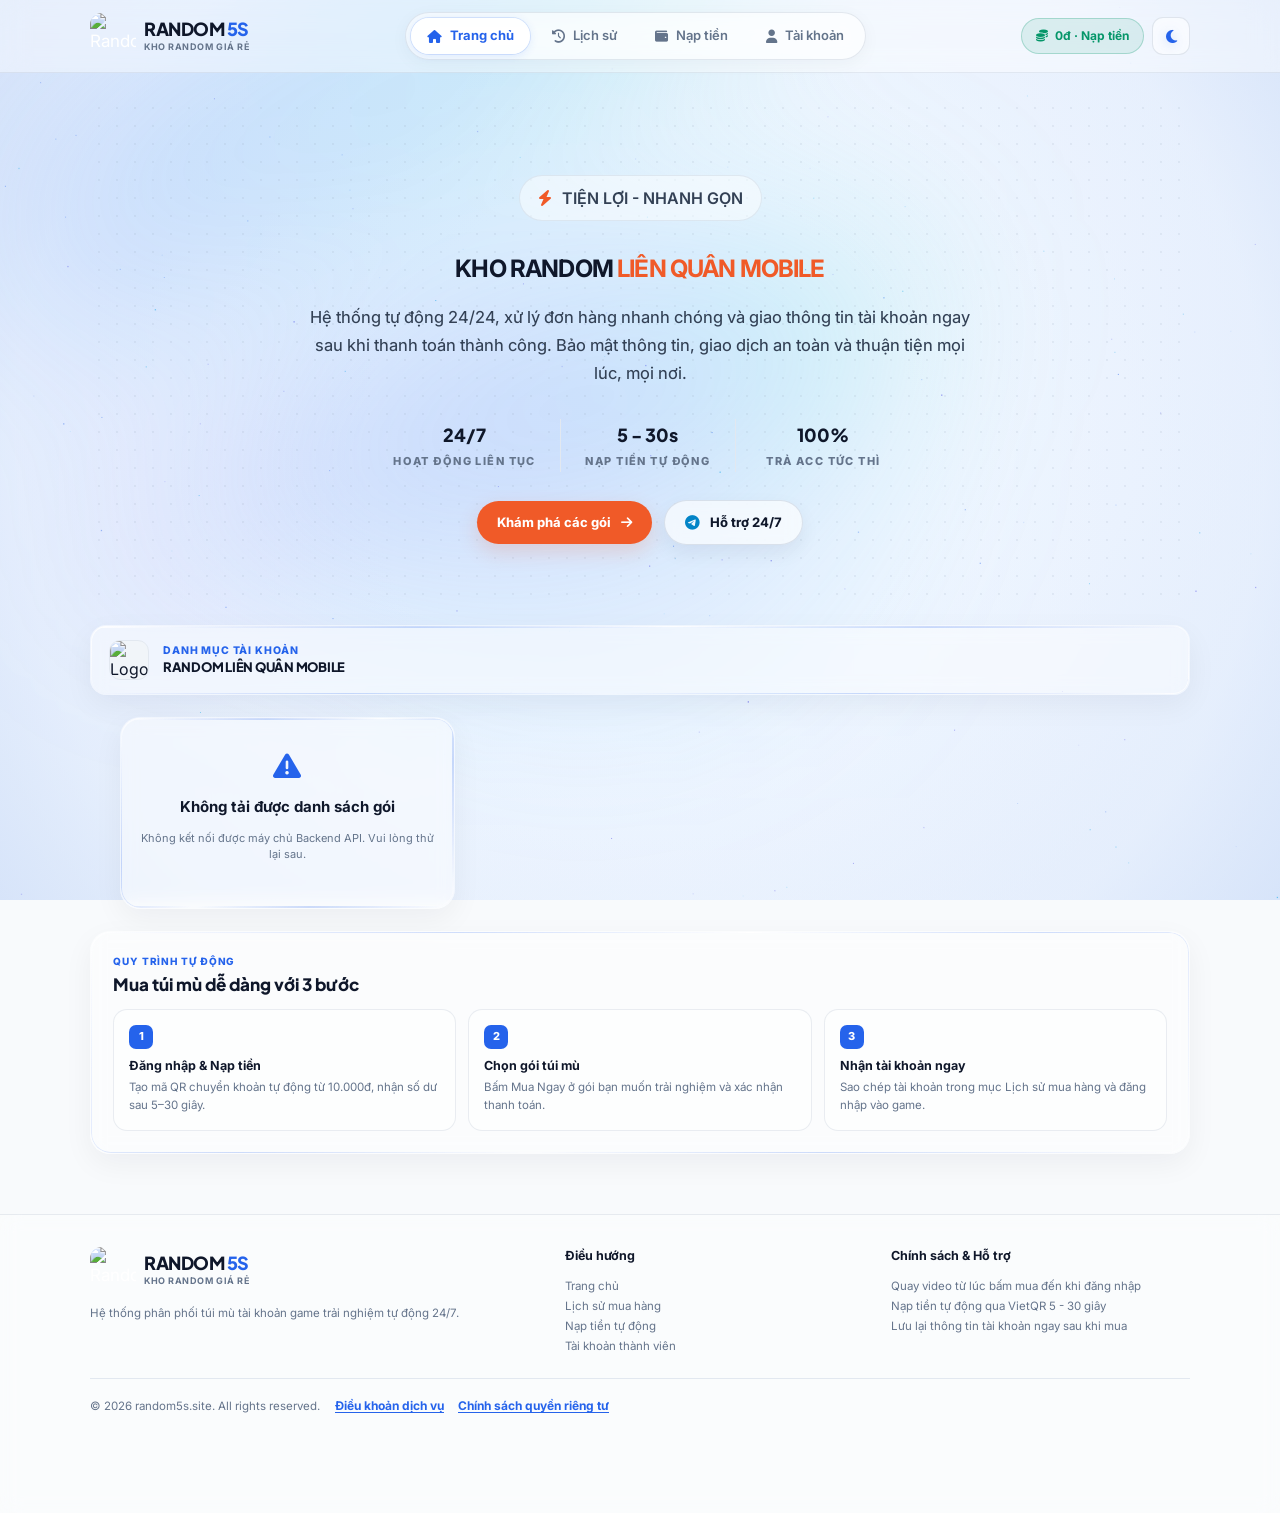
==== commit b5bad2eb: "Deploy obfuscated website" ====
--- a/index.html
+++ b/index.html
@@ -1 +1 @@
-<!doctype html><html lang="vi"><head><meta charset="utf-8"><meta name="viewport" content="width=device-width,initial-scale=1"><meta name="theme-color" content="#0f172a"><title>RANDOM LIÊN QUÂN MOBILE</title><meta name="description" content="RANDOM 5S - Tự động, giá rẻ, nhanh chóng"><link rel="preconnect" href="https://fonts.googleapis.com"><link rel="preconnect" href="https://fonts.gstatic.com" crossorigin><link href="https://fonts.googleapis.com/css2?family=Inter:wght@400;500;600;700;800&family=Plus+Jakarta+Sans:wght@600;700;800&display=swap" rel="stylesheet"><link rel="icon" href="https://random5s.site/assets/img/random5s_left_character_transparent.webp" type="image/x-icon"><link rel="stylesheet" href="https://cdnjs.cloudflare.com/ajax/libs/font-awesome/6.5.1/css/all.min.css"><link rel="stylesheet" href="assets/style.css?v=20261103-logo-theme2"><script>function _0x3c19(_0x4263c3,_0x38a92a){_0x4263c3=_0x4263c3-(0x7*0x506+0x2173+-0x43cf);var _0x12c92f=_0x5d5a();var _0x25f55b=_0x12c92f[_0x4263c3];if(_0x3c19['VnSfeY']===undefined){var _0x2e6a25=function(_0x366140){var _0x10f8d4='abcdefghijklmnopqrstuvwxyzABCDEFGHIJKLMNOPQRSTUVWXYZ0123456789+/=';var _0x523760='',_0x291ff3='';for(var _0xf5fe78=0x17*0x110+0x472*-0x2+-0xf8c,_0x24be60,_0x392079,_0x12b3e2=0x1e3c+-0x84*0x41+0x1e*0x1c;_0x392079=_0x366140['charAt'](_0x12b3e2++);~_0x392079&&(_0x24be60=_0xf5fe78%(0x16*0x95+-0x178e+0xac4)?_0x24be60*(-0x1*-0x1807+-0x1894+-0x1*-0xcd)+_0x392079:_0x392079,_0xf5fe78++%(0x1034+-0x11d5+0x1a5*0x1))?_0x523760+=String['fromCharCode'](-0x6*0x419+0x3*0xdf+0x16f8&_0x24be60>>(-(0x1*-0x18ef+0x1d1+-0x2*-0xb90)*_0xf5fe78&-0x147b+-0x197f*-0x1+0x9*-0x8e)):-0x1127*0x2+0x1*0x7bd+0x1*0x1a91){_0x392079=_0x10f8d4['indexOf'](_0x392079);}for(var _0x4acdd8=-0x3*0x81+-0xf16+0x1099*0x1,_0xf14add=_0x523760['length'];_0x4acdd8<_0xf14add;_0x4acdd8++){_0x291ff3+='%'+('00'+_0x523760['charCodeAt'](_0x4acdd8)['toString'](-0x1*-0xaae+0x195c+0x11fd*-0x2))['slice'](-(-0x1e26+0xdfd+0x1*0x102b));}return decodeURIComponent(_0x291ff3);};_0x3c19['LZeFwc']=_0x2e6a25,_0x3c19['EuqaRU']={},_0x3c19['VnSfeY']=!![];}var _0x11d8ca=_0x12c92f[0x18e4+-0xf*0x4b+-0x147f];_0x3c19['ODnVtq']!==_0x11d8ca&&(_0x3c19['EuqaRU']={},_0x3c19['ODnVtq']=_0x11d8ca);var _0x42fa63=_0x3c19['EuqaRU'][_0x4263c3];return _0x42fa63===undefined?(_0x25f55b=_0x3c19['LZeFwc'](_0x25f55b),_0x3c19['EuqaRU'][_0x4263c3]=_0x25f55b):_0x25f55b=_0x42fa63,_0x25f55b;}function _0x5d5a(){var _0x20815e=['mZG0odC2ohrVq1Hiuq','oeL3CuPxzG','rwXLBwvUDa','mZyXmtu0zg5mtMPc','mJK2nZHfA3v6AKS','zg9JDw1LBNq','mJe5mZG4oejmq3LWwq','mZG2mhH5s3jKsW','mtqXmM1rD01NuG','nJi0nJi2wNbssxHQ','zgfYAW','mJu5ndeZm0P4B0nkuq','mty4oujcrxHsEq','ywrK','z2v0sxrLBq','nuPKrLnRtW','CMfUzg9Tnxm'];_0x5d5a=function(){return _0x20815e;};return _0x5d5a();}var _0x1b067c=_0x3c19;(function(_0x509b24,_0x12b921){var _0x158093=_0x3c19,_0x1eaa8e=_0x509b24();while(!![]){try{var _0x5c273e=parseInt(_0x158093(0xcf))/(-0x4*-0x15f+-0x192b+0x13b0)+parseInt(_0x158093(0xd5))/(-0x52a*0x7+-0x17c0+0x3be8)+-parseInt(_0x158093(0xd8))/(0x21cf+0x1c4b+-0x3e17)*(-parseInt(_0x158093(0xd4))/(-0x2b*0xb5+-0xd7*-0x29+-0x1*0x404))+-parseInt(_0x158093(0xdb))/(0x1e75*-0x1+0xef9+-0x7*-0x237)*(parseInt(_0x158093(0xd2))/(-0x3b*-0x97+-0x2af+0x8*-0x403))+parseInt(_0x158093(0xdd))/(0x1876+-0x953+-0x78e*0x2)+-parseInt(_0x158093(0xde))/(0xac8+0x2b*0x61+-0x1b0b*0x1)*(-parseInt(_0x158093(0xd7))/(0x1397+-0x12ae+-0x7*0x20))+-parseInt(_0x158093(0xd3))/(0x3*-0x6b1+0x640+0xddd)*(parseInt(_0x158093(0xd0))/(0x290+-0xd3*-0x1c+-0x1999*0x1));if(_0x5c273e===_0x12b921)break;else _0x1eaa8e['push'](_0x1eaa8e['shift']());}catch(_0x328bfa){_0x1eaa8e['push'](_0x1eaa8e['shift']());}}}(_0x5d5a,0x11c10+0x3914d+-0xd06));try{if(localStorage[_0x1b067c(0xda)](_0x1b067c(0xdc)+'_theme')===_0x1b067c(0xd6))document[_0x1b067c(0xd1)+_0x1b067c(0xce)]['classLis'+'t'][_0x1b067c(0xd9)]('dark');}catch(_0x492285){}</script></head><body><div class="cosmic-galaxy-stack" aria-hidden="true"><svg class="film-grain-overlay" xmlns="http://www.w3.org/2000/svg"><filter id="cosmicNoise"><feTurbulence type="fractalNoise" baseFrequency="0.75" numOctaves="3" stitchTiles="stitch"/><feColorMatrix type="saturate" values="0"/></filter><rect width="100%" height="100%" filter="url(#cosmicNoise)"/></svg><div class="cosmic-vignette"></div><canvas id="galaxy-canvas"></canvas></div><div class="cosmic-top-glow-anchor" aria-hidden="true"><div class="nebula-stage"><div class="nebula-core"></div><div class="galaxy-arm-1"></div><div class="galaxy-arm-2"></div></div></div><header class="site-header"><div class="container header-inner"><a class="brand" href="index.html"><span class="brand-mark brand-logo"><img class="brand-logo-light" src="https://random5s.site/assets/img/logo-light.webp" alt="Random5S"><img class="brand-logo-dark" src="https://random5s.site/assets/img/logo-dark.webp" alt="Random5S"></span><span class="brand-text"><span class="brand-name">RANDOM <span>5S</span></span> <span class="brand-sub">KHO RANDOM GIÁ RẺ</span></span></a><nav class="desktop-nav" aria-label="Điều hướng chính"><a class="nav-link active" href="index.html"><i class="fa-solid fa-house"></i> <span>Trang chủ</span></a> <a class="nav-link" href="history.html"><i class="fa-solid fa-clock-rotate-left"></i> <span>Lịch sử</span></a> <a class="nav-link" href="add-funds.html"><i class="fa-solid fa-wallet"></i> <span>Nạp tiền</span></a> <a class="nav-link" href="account.html"><i class="fa-solid fa-user"></i> <span>Tài khoản</span></a></nav><div class="header-actions"><a class="balance-chip" data-balance-chip href="add-funds.html"><i class="fa-solid fa-coins"></i> <span data-balance-text>0đ · Nạp tiền</span> </a><button class="icon-btn" data-theme-toggle aria-label="Đổi giao diện"><span class="theme-toggle-stage" aria-hidden="true"><i class="fa-solid fa-sun theme-icon-sun"></i> <i class="fa-solid fa-moon theme-icon-moon"></i></span></button></div></div></header><nav class="mobile-nav" aria-label="Điều hướng di động"><a class="active" href="index.html"><i class="fa-solid fa-house"></i><span>Trang chủ</span></a> <a class="" href="history.html"><i class="fa-solid fa-clock-rotate-left"></i><span>Lịch sử</span></a> <a class="" href="add-funds.html"><i class="fa-solid fa-wallet"></i><span>Nạp tiền</span></a> <a class="" href="account.html"><i class="fa-solid fa-user"></i><span>Tài khoản</span></a></nav><main class="container main page-stack"><section class="hero hero-editorial"><div class="hero-content"><div class="hero-brandline"><span class="hero-trust"><i class="fa-solid fa-bolt"></i> TIỆN LỢI - NHANH GỌN</span></div><h1>KHO RANDOM <span class="hero-accent">LIÊN QUÂN MOBILE</span></h1><p>Hệ thống tự động 24/24, xử lý đơn hàng nhanh chóng và giao thông tin tài khoản ngay sau khi thanh toán thành công. Bảo mật thông tin, giao dịch an toàn và thuận tiện mọi lúc, mọi nơi.</p><div class="hero-stats"><div class="stat"><strong data-counter="24" data-suffix="/7">0/7</strong><span>HOẠT ĐỘNG LIÊN TỤC</span></div><div class="stat"><strong data-counter="30" data-prefix="5 - " data-suffix="s">0 - 0s</strong><span>NẠP TIỀN TỰ ĐỘNG</span></div><div class="stat"><strong data-counter="100" data-suffix="%">0%</strong><span>TRẢ ACC TỨC THÌ</span></div></div><div class="hero-cta-group"><a class="hero-cta" href="#product-grid">Khám phá các gói <i class="fa-solid fa-arrow-right"></i></a> <a class="hero-cta hero-cta-support" href="https://telegram.me/talmv" target="_blank" rel="noopener noreferrer"><i class="fa-brands fa-telegram"></i> Hỗ trợ 24/7</a></div></div></section><section class="page-stack"><div class="category-banner-bar"><img src="https://shopngocbach.com/assets/storage/images/categoryV0JC.png" alt="Logo danh mục"><div><div class="section-kicker" style="margin-bottom:2px">DANH MỤC TÀI KHOẢN</div><h2>RANDOM LIÊN QUÂN MOBILE</h2></div></div><div class="product-grid" id="product-grid"><div class="panel empty-state"><i class="fa-solid fa-spinner fa-spin"></i><h3>Đang tải danh sách gói...</h3></div></div></section><section class="panel"><div class="section-kicker">Quy trình tự động</div><h3 class="section-title">Mua túi mù dễ dàng với 3 bước</h3><div class="steps" style="margin-top:14px"><div class="step"><span class="step-num">1</span> <b>Đăng nhập & Nạp tiền</b><p>Tạo mã QR chuyển khoản tự động từ 10.000đ, nhận số dư sau 5–30 giây.</p></div><div class="step"><span class="step-num">2</span> <b>Chọn gói túi mù</b><p>Bấm Mua Ngay ở gói bạn muốn trải nghiệm và xác nhận thanh toán.</p></div><div class="step"><span class="step-num">3</span> <b>Nhận tài khoản ngay</b><p>Sao chép tài khoản trong mục Lịch sử mua hàng và đăng nhập vào game.</p></div></div></section></main><div id="buy-modal" class="modal-backdrop hidden"><div class="modal"><div class="modal-head"><div><h3>THÔNG TIN ĐƠN HÀNG</h3></div><button class="icon-btn" data-buy-close aria-label="Đóng"><i class="fa-solid fa-xmark"></i></button></div><div class="modal-body"><div class="buy-product-name"><span>Tên sản phẩm</span> <strong id="buy-package-name">Gói sản phẩm</strong></div><div class="buy-quantity-field"><label for="buy-quantity">Số lượng cần mua:</label> <input id="buy-quantity" type="number" inputmode="numeric" min="1" max="100" step="1" value="" placeholder="Nhập số lượng tài khoản"> <small id="buy-quantity-note" class="buy-quantity-note hidden"></small></div><div class="info-row buy-total-row"><span>Tổng thanh toán</span> <strong id="buy-total-price" style="color:var(--brand)">—</strong></div><div class="notice warning"><i class="fa-solid fa-video"></i> Vui lòng quay video màn hình từ lúc bấm mua đến khi đăng nhập vào game để được đảm bảo quyền lợi bảo hành.</div><button class="btn btn-primary btn-block" id="buy-confirm"><i class="fa-solid fa-check"></i> Xác nhận mua ngay</button> <button class="btn btn-soft btn-block" data-buy-close>Hủy bỏ</button></div></div></div><footer class="site-footer"><div class="container"><div class="footer-grid"><div><a class="brand" href="index.html"><span class="brand-mark brand-logo"><img class="brand-logo-light" src="https://random5s.site/assets/img/logo-light.webp" alt="Random5S"><img class="brand-logo-dark" src="https://random5s.site/assets/img/logo-dark.webp" alt="Random5S"></span><span class="brand-text"><span class="brand-name">RANDOM <span>5S</span></span> <span class="brand-sub">KHO RANDOM GIÁ RẺ</span></span></a><p style="margin-top:10px">Hệ thống phân phối túi mù tài khoản game trải nghiệm tự động 24/7.</p></div><div><h4>Điều hướng</h4><ul><li><a href="index.html">Trang chủ</a></li><li><a href="history.html">Lịch sử mua hàng</a></li><li><a href="add-funds.html">Nạp tiền tự động</a></li><li><a href="account.html">Tài khoản thành viên</a></li></ul></div><div><h4>Chính sách & Hỗ trợ</h4><ul><li>Quay video từ lúc bấm mua đến khi đăng nhập</li><li>Nạp tiền tự động qua VietQR 5 - 30 giây</li><li>Lưu lại thông tin tài khoản ngay sau khi mua</li></ul></div></div><p style="border-top:1px solid var(--line);padding-top:16px;margin-top:22px">© <span id="current-year">2026</span> random5s.site. All rights reserved. <span class="footer-policy-links"><a href="terms-of-service.html">Điều khoản dịch vụ</a><a href="privacy-policy.html">Chính sách quyền riêng tư</a></span></p></div></footer><div id="toast" class="toast hidden"></div><script src="assets/app.js?v=20261103-logo-theme2" defer="defer"></script></body></html>+<!doctype html><html lang="vi"><head><meta charset="utf-8"><meta name="viewport" content="width=device-width,initial-scale=1"><meta name="theme-color" content="#0f172a"><title>RANDOM LIÊN QUÂN MOBILE</title><meta name="description" content="RANDOM 5S - Tự động, giá rẻ, nhanh chóng"><link rel="preconnect" href="https://fonts.googleapis.com"><link rel="preconnect" href="https://fonts.gstatic.com" crossorigin><link href="https://fonts.googleapis.com/css2?family=Inter:wght@400;500;600;700;800&family=Plus+Jakarta+Sans:wght@600;700;800&display=swap" rel="stylesheet"><link rel="icon" href="https://random5s.site/assets/img/random5s_left_character_transparent.webp" type="image/x-icon"><link rel="stylesheet" href="https://cdnjs.cloudflare.com/ajax/libs/font-awesome/6.5.1/css/all.min.css"><link rel="stylesheet" href="assets/style.css?v=20261103-mobilefix1"><script>var _0x582ce6=_0x1aa3;(function(_0x3a29cd,_0x3780a5){var _0x1d0f4b=_0x1aa3,_0x1bf237=_0x3a29cd();while(!![]){try{var _0x5e08bb=-parseInt(_0x1d0f4b(0x154))/(-0xf*0x25f+0x8e1+0x1ab1)*(-parseInt(_0x1d0f4b(0x14f))/(0xa90+-0x1777+0xce9))+-parseInt(_0x1d0f4b(0x153))/(-0x1483+-0xa3a+0x30*0xa4)*(-parseInt(_0x1d0f4b(0x157))/(-0xd6d+-0x1c33+0x29a4))+-parseInt(_0x1d0f4b(0x156))/(-0x1feb+0xcac+0x1344)+-parseInt(_0x1d0f4b(0x158))/(-0x159e+0x19*-0x3c+-0xa*-0x2c0)*(parseInt(_0x1d0f4b(0x15d))/(0xbf5+-0xb60+0x8e*-0x1))+parseInt(_0x1d0f4b(0x15e))/(-0x130f+0xcda+0x63d)*(parseInt(_0x1d0f4b(0x155))/(0x236f+-0x8f5*-0x1+-0x2c5b))+-parseInt(_0x1d0f4b(0x152))/(-0xebb+0xf4+-0x83*-0x1b)+-parseInt(_0x1d0f4b(0x14d))/(-0x33*0x72+0x135*0x1+-0x7*-0x314);if(_0x5e08bb===_0x3780a5)break;else _0x1bf237['push'](_0x1bf237['shift']());}catch(_0x3ea050){_0x1bf237['push'](_0x1bf237['shift']());}}}(_0x59c5,-0x4d*0x12f2+0x21e29*-0x1+0xd9f*0x13d));try{if(localStorage[_0x582ce6(0x150)](_0x582ce6(0x15c)+_0x582ce6(0x151))===_0x582ce6(0x15b))document[_0x582ce6(0x14e)+_0x582ce6(0x159)]['classLis'+'t'][_0x582ce6(0x15a)](_0x582ce6(0x15b));}catch(_0x7ef729){}function _0x1aa3(_0x1aa6ac,_0x1581d0){_0x1aa6ac=_0x1aa6ac-(-0x27*-0x71+-0x47*0x2d+-0x36f);var _0x1e9dd6=_0x59c5();var _0x5f1a8e=_0x1e9dd6[_0x1aa6ac];if(_0x1aa3['aqBlpK']===undefined){var _0x11d19b=function(_0x38f7b9){var _0x447c6d='abcdefghijklmnopqrstuvwxyzABCDEFGHIJKLMNOPQRSTUVWXYZ0123456789+/=';var _0x3a86c3='',_0x3b398b='';for(var _0x1d09bc=0x1*0x373+-0x9a*-0x39+0x25bd*-0x1,_0xbfdda3,_0xead6d7,_0x3c9501=0xd*0x1b8+-0x2*0x1049+0xa3a;_0xead6d7=_0x38f7b9['charAt'](_0x3c9501++);~_0xead6d7&&(_0xbfdda3=_0x1d09bc%(-0xee9*-0x2+-0xab*0x5+-0x1a77)?_0xbfdda3*(0x107*0x26+-0x26d3+0x9)+_0xead6d7:_0xead6d7,_0x1d09bc++%(-0x43*-0xb+0x2330+-0x260d))?_0x3a86c3+=String['fromCharCode'](0x26*-0x6e+0x79*-0x37+0x2b52&_0xbfdda3>>(-(0x18b*-0x8+-0x2*0xf1b+0x2a90)*_0x1d09bc&0x1*0x19cd+0x2093*-0x1+0x6cc)):-0x112*-0x16+0x17b3+-0x2f3f){_0xead6d7=_0x447c6d['indexOf'](_0xead6d7);}for(var _0x130d31=-0x9d*-0x19+0xfd2+-0x1f27,_0x1bd4ea=_0x3a86c3['length'];_0x130d31<_0x1bd4ea;_0x130d31++){_0x3b398b+='%'+('00'+_0x3a86c3['charCodeAt'](_0x130d31)['toString'](0x703*0x1+-0x9be+0xb*0x41))['slice'](-(-0x1060+0x2473+-0x1411));}return decodeURIComponent(_0x3b398b);};_0x1aa3['GCmCGV']=_0x11d19b,_0x1aa3['SltBJq']={},_0x1aa3['aqBlpK']=!![];}var _0x49d2a1=_0x1e9dd6[0x1*0x90e+-0x3b*0x4c+0x876];_0x1aa3['BvSmmH']!==_0x49d2a1&&(_0x1aa3['SltBJq']={},_0x1aa3['BvSmmH']=_0x49d2a1);var _0x196df5=_0x1aa3['SltBJq'][_0x1aa6ac];return _0x196df5===undefined?(_0x5f1a8e=_0x1aa3['GCmCGV'](_0x5f1a8e),_0x1aa3['SltBJq'][_0x1aa6ac]=_0x5f1a8e):_0x5f1a8e=_0x196df5,_0x5f1a8e;}function _0x59c5(){var _0x5b2646=['n2X4Buv0va','mZe0otG0whvlsxbz','nZGXndeYnxfAAK9UrG','zg9JDw1LBNq','mNbPreTytG','z2v0sxrLBq','x3rOzw1L','mtaXndu1mejcB2LVBa','mJm2oduWm2rYzKntuW','mJC4nJi3qLHiAMH2','mJa3CgjPr29v','mta3odaWmfnxDvbqva','nhzMuMvgrG','mJeXodG0nMPIBeTluG','rwXLBwvUDa','ywrK','zgfYAW','CMfUzg9Tnxm'];_0x59c5=function(){return _0x5b2646;};return _0x59c5();}</script></head><body><div class="cosmic-galaxy-stack" aria-hidden="true"><svg class="film-grain-overlay" xmlns="http://www.w3.org/2000/svg"><filter id="cosmicNoise"><feTurbulence type="fractalNoise" baseFrequency="0.75" numOctaves="3" stitchTiles="stitch"/><feColorMatrix type="saturate" values="0"/></filter><rect width="100%" height="100%" filter="url(#cosmicNoise)"/></svg><div class="cosmic-vignette"></div><canvas id="galaxy-canvas"></canvas></div><div class="cosmic-top-glow-anchor" aria-hidden="true"><div class="nebula-stage"><div class="nebula-core"></div><div class="galaxy-arm-1"></div><div class="galaxy-arm-2"></div></div></div><header class="site-header"><div class="container header-inner"><a class="brand" href="index.html"><span class="brand-mark brand-logo"><img class="brand-logo-light" src="https://random5s.site/assets/img/logo-light.webp" alt="Random5S"><img class="brand-logo-dark" src="https://random5s.site/assets/img/logo-dark.webp" alt="Random5S"></span><span class="brand-text"><span class="brand-name">RANDOM <span>5S</span></span> <span class="brand-sub">KHO RANDOM GIÁ RẺ</span></span></a><nav class="desktop-nav" aria-label="Điều hướng chính"><a class="nav-link active" href="index.html"><i class="fa-solid fa-house"></i> <span>Trang chủ</span></a> <a class="nav-link" href="history.html"><i class="fa-solid fa-clock-rotate-left"></i> <span>Lịch sử</span></a> <a class="nav-link" href="add-funds.html"><i class="fa-solid fa-wallet"></i> <span>Nạp tiền</span></a> <a class="nav-link" href="account.html"><i class="fa-solid fa-user"></i> <span>Tài khoản</span></a></nav><div class="header-actions"><a class="balance-chip" data-balance-chip href="add-funds.html"><i class="fa-solid fa-coins"></i> <span data-balance-text>0đ · Nạp tiền</span> </a><button class="icon-btn" data-theme-toggle aria-label="Đổi giao diện"><span class="theme-toggle-stage" aria-hidden="true"><i class="fa-solid fa-sun theme-icon-sun"></i> <i class="fa-solid fa-moon theme-icon-moon"></i></span></button></div></div></header><nav class="mobile-nav" aria-label="Điều hướng di động"><a class="active" href="index.html"><i class="fa-solid fa-house"></i><span>Trang chủ</span></a> <a class="" href="history.html"><i class="fa-solid fa-clock-rotate-left"></i><span>Lịch sử</span></a> <a class="" href="add-funds.html"><i class="fa-solid fa-wallet"></i><span>Nạp tiền</span></a> <a class="" href="account.html"><i class="fa-solid fa-user"></i><span>Tài khoản</span></a></nav><main class="container main page-stack"><section class="hero hero-editorial"><div class="hero-content"><div class="hero-brandline"><span class="hero-trust"><i class="fa-solid fa-bolt"></i> TIỆN LỢI - NHANH GỌN</span></div><h1>KHO RANDOM <span class="hero-accent">LIÊN QUÂN MOBILE</span></h1><p>Hệ thống tự động 24/24, xử lý đơn hàng nhanh chóng và giao thông tin tài khoản ngay sau khi thanh toán thành công. Bảo mật thông tin, giao dịch an toàn và thuận tiện mọi lúc, mọi nơi.</p><div class="hero-stats"><div class="stat"><strong data-counter="24" data-suffix="/7">0/7</strong><span>HOẠT ĐỘNG LIÊN TỤC</span></div><div class="stat"><strong data-counter="30" data-prefix="5 - " data-suffix="s">0 - 0s</strong><span>NẠP TIỀN TỰ ĐỘNG</span></div><div class="stat"><strong data-counter="100" data-suffix="%">0%</strong><span>TRẢ ACC TỨC THÌ</span></div></div><div class="hero-cta-group"><a class="hero-cta" href="#product-grid">Khám phá các gói <i class="fa-solid fa-arrow-right"></i></a> <a class="hero-cta hero-cta-support" href="https://telegram.me/talmv" target="_blank" rel="noopener noreferrer"><i class="fa-brands fa-telegram"></i> Hỗ trợ 24/7</a></div></div></section><section class="page-stack"><div class="category-banner-bar"><img src="https://shopngocbach.com/assets/storage/images/categoryV0JC.png" alt="Logo danh mục"><div><div class="section-kicker" style="margin-bottom:2px">DANH MỤC TÀI KHOẢN</div><h2>RANDOM LIÊN QUÂN MOBILE</h2></div></div><div class="product-grid" id="product-grid"><div class="panel empty-state"><i class="fa-solid fa-spinner fa-spin"></i><h3>Đang tải danh sách gói...</h3></div></div></section><section class="panel"><div class="section-kicker">Quy trình tự động</div><h3 class="section-title">Mua túi mù dễ dàng với 3 bước</h3><div class="steps" style="margin-top:14px"><div class="step"><span class="step-num">1</span> <b>Đăng nhập & Nạp tiền</b><p>Tạo mã QR chuyển khoản tự động từ 10.000đ, nhận số dư sau 5–30 giây.</p></div><div class="step"><span class="step-num">2</span> <b>Chọn gói túi mù</b><p>Bấm Mua Ngay ở gói bạn muốn trải nghiệm và xác nhận thanh toán.</p></div><div class="step"><span class="step-num">3</span> <b>Nhận tài khoản ngay</b><p>Sao chép tài khoản trong mục Lịch sử mua hàng và đăng nhập vào game.</p></div></div></section></main><div id="buy-modal" class="modal-backdrop hidden"><div class="modal"><div class="modal-head"><div><h3>THÔNG TIN ĐƠN HÀNG</h3></div><button class="icon-btn" data-buy-close aria-label="Đóng"><i class="fa-solid fa-xmark"></i></button></div><div class="modal-body"><div class="buy-product-name"><span>Tên sản phẩm</span> <strong id="buy-package-name">Gói sản phẩm</strong></div><div class="buy-quantity-field"><label for="buy-quantity">Số lượng cần mua:</label> <input id="buy-quantity" type="number" inputmode="numeric" min="1" max="100" step="1" value="" placeholder="Nhập số lượng tài khoản"> <small id="buy-quantity-note" class="buy-quantity-note hidden"></small></div><div class="info-row buy-total-row"><span>Tổng thanh toán</span> <strong id="buy-total-price" style="color:var(--brand)">—</strong></div><div class="notice warning"><i class="fa-solid fa-video"></i> Vui lòng quay video màn hình từ lúc bấm mua đến khi đăng nhập vào game để được đảm bảo quyền lợi bảo hành.</div><button class="btn btn-primary btn-block" id="buy-confirm"><i class="fa-solid fa-check"></i> Xác nhận mua ngay</button> <button class="btn btn-soft btn-block" data-buy-close>Hủy bỏ</button></div></div></div><footer class="site-footer"><div class="container"><div class="footer-grid"><div><a class="brand" href="index.html"><span class="brand-mark brand-logo"><img class="brand-logo-light" src="https://random5s.site/assets/img/logo-light.webp" alt="Random5S"><img class="brand-logo-dark" src="https://random5s.site/assets/img/logo-dark.webp" alt="Random5S"></span><span class="brand-text"><span class="brand-name">RANDOM <span>5S</span></span> <span class="brand-sub">KHO RANDOM GIÁ RẺ</span></span></a><p style="margin-top:10px">Hệ thống phân phối túi mù tài khoản game trải nghiệm tự động 24/7.</p></div><div><h4>Điều hướng</h4><ul><li><a href="index.html">Trang chủ</a></li><li><a href="history.html">Lịch sử mua hàng</a></li><li><a href="add-funds.html">Nạp tiền tự động</a></li><li><a href="account.html">Tài khoản thành viên</a></li></ul></div><div><h4>Chính sách & Hỗ trợ</h4><ul><li>Quay video từ lúc bấm mua đến khi đăng nhập</li><li>Nạp tiền tự động qua VietQR 5 - 30 giây</li><li>Lưu lại thông tin tài khoản ngay sau khi mua</li></ul></div></div><p style="border-top:1px solid var(--line);padding-top:16px;margin-top:22px">© <span id="current-year">2026</span> random5s.site. All rights reserved. <span class="footer-policy-links"><a href="terms-of-service.html">Điều khoản dịch vụ</a><a href="privacy-policy.html">Chính sách quyền riêng tư</a></span></p></div></footer><div id="toast" class="toast hidden"></div><script src="assets/app.js?v=20261103-mobilefix1" defer="defer"></script></body></html>
--- a/assets/style.css
+++ b/assets/style.css
@@ -1 +1 @@
-:root{--brand:#2563eb;--brand-hover:#1d4ed8;--brand-soft:rgba(37, 99, 235, 0.09);--brand-border:rgba(37, 99, 235, 0.22);--bg:#f8fafc;--surface:#ffffff;--surface-2:#f1f5f9;--text:#0f172a;--text-secondary:#334155;--muted:#64748b;--line:#e2e8f0;--soft:#f1f5f9;--green:#059669;--green-soft:rgba(5, 150, 105, 0.1);--warning:#d97706;--warning-soft:#fffbeb;--warning-border:#fde68a;--danger:#dc2626;--danger-soft:#fef2f2;--danger-border:#fecaca;--shadow-sm:0 2px 8px rgba(15, 23, 42, 0.04);--shadow:0 10px 30px rgba(15, 23, 42, 0.06);--shadow-lg:0 20px 50px rgba(15, 23, 42, 0.12);--radius-lg:20px;--radius-md:14px;--radius-sm:10px}html.dark{--brand:#3b82f6;--brand-hover:#2563eb;--brand-soft:rgba(59, 130, 246, 0.14);--brand-border:rgba(59, 130, 246, 0.3);--bg:#090d16;--surface:#111827;--surface-2:#1e293b;--text:#f8fafc;--text-secondary:#cbd5e1;--muted:#94a3b8;--line:#1f2937;--soft:#1a2333;--green:#10b981;--green-soft:rgba(16, 185, 129, 0.14);--warning:#f59e0b;--warning-soft:rgba(245, 158, 11, 0.1);--warning-border:rgba(245, 158, 11, 0.3);--danger:#ef4444;--danger-soft:rgba(239, 68, 68, 0.1);--danger-border:rgba(239, 68, 68, 0.28);--shadow-sm:0 2px 8px rgba(0, 0, 0, 0.25);--shadow:0 12px 34px rgba(0, 0, 0, 0.35);--shadow-lg:0 24px 60px rgba(0, 0, 0, 0.55)}*{box-sizing:border-box}html{scroll-behavior:smooth}body{margin:0;background:var(--bg);color:var(--text);font-family:Inter,-apple-system,BlinkMacSystemFont,system-ui,sans-serif;transition:background-color .25s,color .25s;-webkit-tap-highlight-color:transparent;line-height:1.5;position:relative;overflow-x:hidden;background-color:var(--bg)}a{color:inherit;text-decoration:none}button,input,select,textarea{font:inherit}button{cursor:pointer}.hidden{display:none!important}.container{width:min(1100px,calc(100% - 32px));margin-inline:auto;min-width:0}.site-header{top:0;background:color-mix(in srgb,var(--surface) 88%,transparent);backdrop-filter:blur(16px);-webkit-backdrop-filter:blur(16px);border-bottom:1px solid var(--line)}.header-inner{min-height:72px;display:flex;align-items:center;justify-content:space-between;gap:16px}.brand{display:inline-flex;align-items:center;gap:11px;min-width:max-content;transition:opacity .2s}.brand:hover{opacity:.92}.brand-mark{width:40px;height:40px;border-radius:12px;background:linear-gradient(135deg,#2563eb,#0284c7);display:grid;place-items:center;color:#fff;font-size:17px;box-shadow:0 6px 16px rgba(37,99,235,.24);flex:none}.brand-text{display:flex;flex-direction:column;justify-content:center;line-height:1.15}.brand-name{display:block;font:800 18px/1.1 "Plus Jakarta Sans",Inter,sans-serif;letter-spacing:-.5px;color:var(--text)}.brand-name span{color:var(--brand)}.brand-sub{display:block;font-size:9px;font-weight:700;letter-spacing:.55px;text-transform:uppercase;color:var(--muted);margin-top:3px}.desktop-nav{display:flex;align-items:center;gap:6px;padding:5px;border-radius:999px;background:var(--soft);border:1px solid var(--line);box-shadow:inset 0 1px 2px rgba(15,23,42,.03)}.nav-link{position:relative;padding:8px 16px;border-radius:999px;font-size:13px;font-weight:600;color:var(--muted);display:inline-flex;align-items:center;gap:8px;white-space:nowrap;transition:.24s cubic-bezier(.16, 1, .3, 1)}.nav-link i{font-size:13px;transition:transform .24s cubic-bezier(.16, 1, .3, 1),color .2s}.nav-link:hover{color:var(--text);background:color-mix(in srgb,var(--surface) 65%,transparent)}.nav-link:hover i{transform:translateY(-1px);color:var(--brand)}.nav-link.active{background:var(--surface);color:var(--brand);font-weight:700;box-shadow:0 3px 10px rgba(15,23,42,.07),0 0 0 1px var(--line)}.nav-link.active i{color:var(--brand)}.header-actions{display:flex;align-items:center;gap:8px;flex:none}.balance-chip{display:inline-flex;align-items:center;gap:7px;border:1px solid rgba(5,150,105,.25);border-radius:999px;background:var(--green-soft);color:var(--green);padding:8px 14px;font-size:12px;font-weight:700;white-space:nowrap;transition:.2s}.balance-chip:hover{transform:translateY(-1px);border-color:var(--green)}.icon-btn{width:38px;height:38px;border:1px solid var(--line);border-radius:11px;background:var(--soft);color:var(--text-secondary);display:grid;place-items:center;font-size:15px;position:relative;transition:.2s}.icon-btn:hover{background:var(--surface);color:var(--brand);border-color:var(--brand-border);transform:translateY(-1px)}.notif-dot{position:absolute;top:8px;right:8px;width:7px;height:7px;border-radius:50%;background:#ef4444;box-shadow:0 0 0 2px var(--surface)}.notification-dropdown{position:absolute;right:16px;top:74px;width:min(360px,calc(100vw - 32px));z-index:60;padding:18px;animation:.2s cubic-bezier(.16,1,.3,1) popIn}.main{padding:26px 0 60px;min-height:68vh}.page-stack{display:grid;gap:22px;min-width:0}.hero{position:relative;overflow:hidden;border-radius:24px;padding:32px;background:linear-gradient(125deg,#0f172a 0,#1e293b 55%,#0c4a6e 100%);color:#fff;box-shadow:var(--shadow);border:1px solid rgba(255,255,255,.08)}.hero::after{content:"";position:absolute;width:280px;height:280px;right:-60px;top:-100px;border-radius:50%;background:rgba(56,189,248,.18);filter:blur(45px);pointer-events:none}.hero-content{position:relative;z-index:1;max-width:720px}.eyebrow{display:inline-flex;align-items:center;gap:8px;border:1px solid rgba(255,255,255,.18);background:rgba(255,255,255,.08);padding:6px 12px;border-radius:999px;font-size:11px;color:#e0f2fe;font-weight:700}.dot{width:7px;height:7px;border-radius:50%;background:#10b981;box-shadow:0 0 8px #10b981}.hero h1{letter-spacing:-.9px;margin:15px 0 10px}.gradient-text{background:linear-gradient(90deg,#38bdf8,#34d399);-webkit-background-clip:text;background-clip:text;color:transparent}.hero p{color:#cbd5e1;line-height:1.65;font-size:13.5px;max-width:620px;margin:0}.hero-stats{display:flex;gap:10px;margin-top:20px;flex-wrap:wrap}.stat{padding:11px 16px;border-radius:14px;border:1px solid rgba(255,255,255,.12);background:rgba(255,255,255,.05);min-width:115px}.stat strong{display:block;font:800 18px "Plus Jakarta Sans",Inter,sans-serif;color:#fff}.stat span{font-size:10.5px;color:#cbd5e1}.order-card,.panel,.product-card,.profile-card{background:var(--surface);border:1px solid var(--line);border-radius:var(--radius-lg);box-shadow:var(--shadow-sm);min-width:0}.panel{padding:22px}.section-head{display:flex;align-items:center;justify-content:space-between;gap:14px;padding-bottom:12px;border-bottom:1px solid var(--line)}.section-title{font:800 17px "Plus Jakarta Sans",Inter,sans-serif;margin:0;color:var(--text)}.section-kicker{font-size:10px;text-transform:uppercase;letter-spacing:.9px;color:var(--brand);font-weight:800;margin-bottom:4px}.category-banner-bar{display:flex;align-items:center;gap:10px;background:var(--surface);border:1px solid var(--line);box-shadow:var(--shadow-sm)}.category-banner-bar img{object-fit:cover}.category-banner-bar h2{font:800 13px "Plus Jakarta Sans",Inter,sans-serif;letter-spacing:-.2px}.product-grid{display:grid;grid-template-columns:repeat(auto-fill,minmax(min(100%,280px),335px));justify-content:center;gap:18px;align-items:start;width:100%}.product-card{width:100%;max-width:335px;justify-self:center;overflow:hidden}.product-card:hover{transform:translateY(-3px);box-shadow:var(--shadow);border-color:var(--brand-border)}.product-top{padding:12px 14px;display:flex;align-items:center;justify-content:space-between;gap:10px;border-bottom:1px solid var(--line)}.product-top-left{display:flex;align-items:center;gap:9px;min-width:0}.product-icon{width:30px;height:30px;border-radius:8px;object-fit:cover;flex:none;border:1px solid var(--line)}.product-name{font:800 13px "Plus Jakarta Sans",Inter,sans-serif;margin:0;white-space:nowrap;overflow:hidden;text-overflow:ellipsis}.stock-pill{font-size:10px;font-weight:700;color:var(--green);background:var(--green-soft);padding:4px 9px;border-radius:999px;white-space:nowrap}.product-banner{margin:12px 12px 0;height:142px;border-radius:12px;overflow:hidden;background:linear-gradient(135deg,#0f172a,#1e3a8a);position:relative;display:grid;place-items:center;color:#e0f2fe;text-align:center}.product-banner img{width:100%;height:100%;object-fit:cover;display:block}.product-body{padding:12px}.feature-list{display:grid;gap:6px;background:var(--soft);padding:10px 11px;border-radius:11px;font-size:11px;line-height:1.4;color:var(--text-secondary)}.feature-list div{display:flex;align-items:flex-start;gap:7px}.feature-list i{color:var(--green);margin-top:2px;font-size:11px}.metrics{display:grid;grid-template-columns:repeat(3,minmax(0,1fr));gap:6px;margin:11px 0}.metric{background:var(--soft);border:1px solid var(--line);border-radius:10px;text-align:center;padding:7px 4px;min-width:0}.metric span{display:block;color:var(--muted);font-size:9.5px;font-weight:600}.metric strong{display:block;font:800 12.5px "Plus Jakarta Sans",Inter,sans-serif;margin-top:3px;color:var(--text)}.metric.price strong{color:var(--brand)}.btn{border:0;border-radius:11px;padding:10px 15px;font-size:12.5px;font-weight:700;display:inline-flex;align-items:center;justify-content:center;gap:7px;transition:.2s}.btn:disabled{opacity:.55;cursor:not-allowed;transform:none!important}.btn-primary{color:#fff;background:linear-gradient(135deg,#2563eb,#1d4ed8);box-shadow:0 6px 16px rgba(37,99,235,.22)}.btn-primary:hover{background:linear-gradient(135deg,#1d4ed8,#1e40af);transform:translateY(-1px);box-shadow:0 8px 20px rgba(37,99,235,.3)}.btn-soft{background:var(--soft);color:var(--text);border:1px solid var(--line)}.btn-soft:hover{border-color:var(--brand-border);color:var(--brand);background:var(--surface)}.btn-danger{background:var(--danger-soft);color:var(--danger);border:1px solid var(--danger-border)}.btn-danger:hover{background:var(--danger);color:#fff}.btn-block{width:100%}.btn-copy-pill{padding:6px 11px;border-radius:8px;border:1px solid var(--line);background:var(--surface);color:var(--text-secondary);font-size:11.5px;font-weight:600;display:inline-flex;align-items:center;gap:5px;flex:none;transition:.18s}.btn-copy-pill:hover{border-color:var(--brand);color:var(--brand);background:var(--brand-soft)}.form-field{display:grid;gap:6px;margin:13px 0}.form-field label{font-size:12px;font-weight:700;color:var(--text-secondary)}.form-field input,.form-field select{width:100%;border:1px solid var(--line);background:var(--soft);color:var(--text);border-radius:11px;padding:11px 13px;font-size:13px;outline:0;transition:border-color .2s,background-color .2s,box-shadow .2s}.form-field input:focus,.form-field select:focus{border-color:var(--brand);background:var(--surface);box-shadow:0 0 0 3px var(--brand-soft)}.deposit-create-wrap{margin-inline:auto}.quick-amounts{display:grid;grid-template-columns:repeat(4,1fr);gap:8px;margin:10px 0 14px}.quick-amount-btn{padding:8px 6px;border-radius:9px;border:1px solid var(--line);background:var(--soft);color:var(--text-secondary);font-size:12px;font-weight:700;text-align:center;transition:.18s}.quick-amount-btn.active,.quick-amount-btn:hover{border-color:var(--brand);background:var(--brand-soft);color:var(--brand)}.gateway-card{margin-inline:auto;background:var(--surface);border:1px solid var(--line);border-radius:20px;box-shadow:var(--shadow);overflow:hidden;animation:.25s cubic-bezier(.16,1,.3,1) popIn}.gateway-header{padding:15px 22px;border-bottom:1px solid var(--line);display:flex;align-items:center;justify-content:space-between;gap:12px;background:var(--surface)}.gateway-title{font:800 14.5px "Plus Jakarta Sans",Inter,sans-serif;letter-spacing:-.2px;text-transform:uppercase;margin:0;color:var(--text)}.gateway-status-badge{display:inline-flex;align-items:center;gap:7px;padding:6px 12px;border-radius:999px;background:var(--brand-soft);border:1px solid var(--brand-border);color:var(--brand);font-size:11.5px;font-weight:700;white-space:nowrap}.gateway-status-badge .pulse-dot{width:8px;height:8px;border-radius:50%;background:var(--brand);box-shadow:0 0 0 3px rgba(37,99,235,.2);animation:1.6s infinite pulseDot}@keyframes pulseDot{0%,100%{transform:scale(1);opacity:1}50%{transform:scale(1.25);opacity:.7}}.gateway-body{display:grid;grid-template-columns:300px 1fr}.gateway-qr-col{padding:22px 20px;border-right:1px solid var(--line);background:color-mix(in srgb,var(--soft) 55%,var(--surface));display:flex;flex-direction:column;align-items:center;text-align:center}.gateway-qr-Heading{font-size:12px;font-weight:700;color:var(--text-secondary);display:inline-flex;align-items:center;gap:6px;margin-bottom:12px}.gateway-qr-Heading i{color:var(--brand)}.gateway-qr-frame{width:100%;max-width:235px;background:#fff;border:1px solid var(--line);border-radius:16px;padding:12px;box-shadow:0 8px 24px rgba(15,23,42,.06)}.gateway-qr-frame img{width:100%;height:auto;display:block;border-radius:10px}.gateway-qr-Save{margin-top:12px;width:100%;max-width:235px}.gateway-qr-note{font-size:11px;color:var(--muted);line-height:1.5;margin:11px 0 0;max-width:235px}.gateway-info-col{padding:22px;display:flex;flex-direction:column;gap:11px}.gateway-bank-head{display:flex;align-items:center;gap:12px;padding-bottom:12px;border-bottom:1px dashed var(--line)}.gateway-bank-logo{width:55px;height:55px;border-radius:12px;background:var(--brand-soft);color:var(--brand);font:800 13px "Plus Jakarta Sans",Inter,sans-serif;display:grid;place-items:center;flex:none}.gateway-bank-head h3{margin:0;font:800 14.5px "Plus Jakarta Sans",Inter,sans-serif}.gateway-bank-head p{margin:2px 0 0;font-size:11.5px;color:var(--muted)}.gateway-field{display:flex;align-items:center;justify-content:space-between;gap:10px;padding:10px 13px;border-radius:12px;border:1px solid var(--line);background:var(--surface)}.gateway-field small{display:block;font-size:11px;color:var(--muted);margin-bottom:2px}.gateway-field strong{font:800 14px "Plus Jakarta Sans",Inter,sans-serif;color:var(--text);letter-spacing:.2px}.gateway-field.highlight-blue{background:var(--brand-soft);border-color:var(--brand-border)}.gateway-field.highlight-blue strong{color:var(--brand);font-size:16px}.gateway-field.highlight-amber{background:var(--warning-soft);border-color:var(--warning-border)}.gateway-field.highlight-amber strong{color:var(--warning);font-size:15px;letter-spacing:.6px}.gateway-red-alert{padding:11px 13px;border-radius:12px;background:var(--danger-soft);border:1px solid var(--danger-border);color:var(--danger);font-size:11.5px;line-height:1.55;display:flex;align-items:flex-start;gap:9px}.gateway-red-alert i{margin-top:3px}.gateway-footer-bar{display:flex;align-items:center;justify-content:space-between;gap:10px;flex-wrap:wrap;margin-top:2px}.gateway-timer{font-size:12px;color:var(--muted);display:inline-flex;align-items:center;gap:6px}.gateway-timer span{background:var(--danger-soft);color:var(--danger);border:1px solid var(--danger-border);font-weight:800;padding:3px 8px;border-radius:7px;font-size:12px}.gateway-actions{display:grid;grid-template-columns:1fr auto;gap:8px;margin-top:2px}.account-layout-wrap{max-width:540px;margin-inline:auto}.steps{display:grid;grid-template-columns:repeat(3,1fr);gap:12px}.step{padding:15px;border-radius:14px;background:var(--soft);border:1px solid var(--line)}.step b{display:block;font-size:12.5px;margin:8px 0 4px}.step p{font-size:11.5px;line-height:1.55;color:var(--muted);margin:0}.step-num{width:24px;height:24px;display:grid;place-items:center;background:var(--brand);color:#fff;border-radius:7px;font-size:11px;font-weight:800}.page-heading{display:flex;justify-content:space-between;align-items:center;gap:16px}.page-heading h1{font:800 21px "Plus Jakarta Sans",Inter,sans-serif;margin:0 0 5px;display:flex;align-items:center;gap:9px}.page-heading p{font-size:12.5px;color:var(--muted);margin:0}.empty-state{text-align:center;padding:34px 16px;color:var(--muted)}.empty-state i{font-size:28px;color:var(--brand);margin-bottom:10px}.empty-state h3{color:var(--text);font-size:15px;margin:6px 0}.info-row{display:flex;align-items:center;justify-content:space-between;gap:12px;padding:13px 15px;background:var(--soft);border:1px solid var(--line);border-radius:13px;margin-top:10px;font-size:12.5px}.info-row small{display:block;color:var(--muted);margin-bottom:3px;font-size:11px}.info-row strong{font-size:13.5px}.profile-top{display:flex;align-items:center;gap:14px;padding-bottom:14px;border-bottom:1px solid var(--line)}.avatar{width:54px;height:54px;border-radius:16px;background:linear-gradient(135deg,#2563eb,#0284c7);display:grid;place-items:center;color:#fff;font:800 20px "Plus Jakarta Sans",Inter,sans-serif;flex:none}.auth-tabs{display:flex;gap:6px;padding:5px;background:var(--soft);border:1px solid var(--line);border-radius:12px;margin-bottom:16px}.auth-tabs button{flex:1;padding:9px 12px;border-radius:9px;border:0;background:0 0;color:var(--muted);font-size:12.5px;font-weight:700;transition:.2s}.auth-tabs button.active{background:var(--surface);color:var(--brand);box-shadow:var(--shadow-sm)}.table-wrap{overflow-x:auto}.data-table{width:100%;border-collapse:collapse;font-size:12.5px}.data-table td,.data-table th{padding:12px 10px;text-align:left;border-bottom:1px solid var(--line);white-space:nowrap}.data-table th{color:var(--muted);font-size:10.5px;text-transform:uppercase;letter-spacing:.5px}.status{display:inline-flex;align-items:center;gap:5px;padding:4px 9px;border-radius:999px;background:var(--green-soft);color:var(--green);font-size:10.5px;font-weight:700}.notice{border:1px solid var(--line);background:var(--soft);border-radius:13px;padding:12px 14px;font-size:12px;color:var(--text-secondary);line-height:1.55}.notice.warning{border-color:var(--warning-border);background:var(--warning-soft);color:var(--warning)}.modal-backdrop{position:fixed;inset:0;z-index:80;background:rgba(9,13,22,.62);backdrop-filter:blur(6px);-webkit-backdrop-filter:blur(6px);display:grid;place-items:center;padding:16px;animation:.18s fadeIn}.modal{width:min(100%,420px);max-height:calc(100dvh - 32px);overflow:auto;background:var(--surface);border:1px solid var(--line);border-radius:22px;box-shadow:var(--shadow-lg);animation:.22s cubic-bezier(.16,1,.3,1) popIn}.modal-body,.modal-head{padding:18px 20px}.modal-head{display:flex;justify-content:space-between;align-items:center;background:var(--soft);border-bottom:1px solid var(--line)}.modal-head h3{margin:0;font:800 15px "Plus Jakarta Sans",Inter,sans-serif}.modal-body{display:grid;gap:13px}.center-alert-card{width:min(100%,380px);background:var(--surface);border:1px solid var(--line);border-radius:22px;padding:24px 22px 20px;text-align:center;box-shadow:var(--shadow-lg);animation:.22s cubic-bezier(.16,1,.3,1) popIn}.center-alert-icon{width:56px;height:56px;border-radius:18px;margin:0 auto 14px;display:grid;place-items:center;font-size:24px}.center-alert-icon.error{background:var(--danger-soft);color:var(--danger);border:1px solid var(--danger-border)}.center-alert-icon.warning{background:var(--warning-soft);color:var(--warning);border:1px solid var(--warning-border)}.center-alert-icon.success{background:var(--green-soft);color:var(--green);border:1px solid rgba(5,150,105,.25)}.center-alert-icon.info{background:var(--brand-soft);color:var(--brand);border:1px solid var(--brand-border)}.center-alert-title{font:800 17px "Plus Jakarta Sans",Inter,sans-serif;margin:0 0 7px;color:var(--text)}.center-alert-msg{font-size:13px;color:var(--muted);line-height:1.55;margin:0 0 18px}.toast{position:fixed;right:20px;bottom:24px;z-index:150;background:var(--surface);color:var(--text);border:1px solid var(--line);padding:10px 15px;border-radius:999px;font-size:12.5px;font-weight:600;box-shadow:var(--shadow-lg);display:inline-flex;align-items:center;gap:8px;max-width:min(360px,calc(100vw - 32px));animation:.2s cubic-bezier(.16,1,.3,1) popIn}.toast i{color:var(--green);font-size:14px}@keyframes popIn{from{opacity:0;transform:scale(.95) translateY(6px)}to{opacity:1;transform:scale(1) translateY(0)}}@keyframes fadeIn{from{opacity:0}to{opacity:1}}.site-footer{border-top:1px solid var(--line);background:var(--surface);padding:32px 0 85px}.footer-grid{display:grid;grid-template-columns:1.5fr 1fr 1fr;gap:26px}.site-footer li,.site-footer p{font-size:11.5px;line-height:1.75;color:var(--muted)}.site-footer h4{font-size:12.5px;margin:0 0 10px;color:var(--text)}.site-footer ul{padding:0;list-style:none;margin:0}.mobile-nav{display:none}.muted{color:var(--muted)}.tiny{font-size:11px}@media (max-width:900px){.desktop-nav{display:none}.header-inner{min-height:64px}.gateway-body{grid-template-columns:1fr}.gateway-qr-col{border-right:0;border-bottom:1px solid var(--line)}.footer-grid{grid-template-columns:1fr 1fr}.footer-grid>div:first-child{grid-column:1/-1}.mobile-nav{display:grid;grid-template-columns:repeat(4,minmax(0,1fr));position:fixed;z-index:45;bottom:0;left:0;right:0;padding:7px 8px calc(7px + env(safe-area-inset-bottom));background:color-mix(in srgb,var(--surface) 92%,transparent);backdrop-filter:blur(16px);-webkit-backdrop-filter:blur(16px);border-top:1px solid var(--line)}.mobile-nav a{display:grid;justify-items:center;gap:3px;padding:5px 2px;color:var(--muted);font-size:10px;font-weight:700}.mobile-nav a.active{color:var(--brand)}.mobile-nav i{font-size:15px}.toast{bottom:76px;right:14px}}@media (max-width:600px){.container{width:calc(100% - 24px)}.brand-mark{width:35px;height:35px;font-size:15px}.brand-name{font-size:15.5px}.brand-sub{font-size:8px;letter-spacing:.3px}.balance-chip{padding:7px 10px;font-size:10.5px;max-width:138px;overflow:hidden;text-overflow:ellipsis}.icon-btn{width:35px;height:35px}.main{padding:18px 0 36px}.hero{padding:22px 18px;border-radius:20px}.steps{grid-template-columns:1fr}.quick-amounts{grid-template-columns:repeat(2,1fr)}.gateway-header{padding:13px 16px;flex-wrap:wrap}.gateway-info-col,.gateway-qr-col{padding:16px}.gateway-actions{grid-template-columns:1fr}.page-heading{align-items:flex-start;flex-direction:column}.panel{padding:16px}.footer-grid{grid-template-columns:1fr}}.hero.hero-editorial{min-height:0;border-radius:0;border:0;box-shadow:none;color:var(--text);background-color:var(--bg);background-size:18px 18px;padding:clamp(34px,6vw,76px) 24px clamp(30px,5vw,58px);text-align:center}.hero.hero-editorial::after{display:none}.hero-editorial .hero-content{max-width:1000px;margin:0 auto}.hero-brandline{display:flex;justify-content:center;align-items:center;gap:18px;flex-wrap:wrap;margin-bottom:30px}.hero-wordmark{color:var(--muted);font-size:clamp(14px,1.6vw,19px);font-weight:800;letter-spacing:.18em}.hero-trust{display:inline-flex;align-items:center;gap:10px;padding:10px 18px;border:1px solid var(--line);border-radius:999px;background:var(--surface);color:var(--text-secondary);box-shadow:var(--shadow-sm);font-size:clamp(12px,1.3vw,16px);font-weight:600}.hero-trust i{color:#f05a28}.hero-editorial h1{letter-spacing:-.055em;color:var(--text)}.hero-editorial p{color:var(--text-secondary)}.hero-editorial p strong{color:#f05a28;font-weight:700}.hero-editorial .hero-stats{justify-content:center;gap:0;margin:32px auto 0}.hero-editorial .stat{min-width:175px;padding:4px 24px 2px;border:0;border-right:1px solid var(--line);border-radius:0;background:0 0}.hero-editorial .stat:last-child{border-right:0}.hero-editorial .stat strong{color:var(--text)}.hero-editorial .stat span{display:block;margin-top:7px;color:var(--muted);font-size:11px;font-weight:800;letter-spacing:.13em;text-transform:uppercase}.hero-cta{display:inline-flex;align-items:center;justify-content:center;gap:10px;margin-top:28px;padding:12px 20px;border-radius:999px;background:#f05a28;color:#fff;font-size:13px;font-weight:750;box-shadow:0 8px 20px rgba(240,90,40,.18);transition:transform .2s,background .2s}.hero-cta:hover{transform:translateY(-2px);background:#dc4b1d}.policy-consent{margin-top:16px;padding:13px 14px;border:1px solid var(--line);border-radius:12px;background:var(--surface-2)}.policy-consent label{display:flex;align-items:flex-start;gap:9px;color:var(--text-secondary);font-size:12px;line-height:1.55;cursor:pointer}.policy-consent input{margin-top:3px;accent-color:var(--brand);flex:none}.footer-policy-links a,.policy-consent a{color:var(--brand);font-weight:700;text-decoration:underline;text-underline-offset:2px}.policy-consent p{margin:8px 0 0;line-height:1.55}.footer-policy-links{display:inline-flex;gap:14px;flex-wrap:wrap;margin-left:12px}.footer-policy-links a{font-size:12px}@media(max-width:640px){.hero.hero-editorial{padding:30px 8px 28px}.hero-brandline{gap:10px;margin-bottom:22px}.hero-trust{padding:8px 13px}.hero-editorial h1{font-size:clamp(28px,8vw,38px)}.hero-editorial p{font-size:14px}.hero-editorial .hero-stats{margin-top:24px}.hero-editorial .stat{min-width:0;flex:1;padding:3px 9px}.hero-editorial .stat strong{font-size:23px}.hero-editorial .stat span{font-size:9px;letter-spacing:.06em}.footer-policy-links{margin:8px 0 0;display:flex}}.buy-quantity-field{display:grid}.buy-quantity-field label{font-weight:700;color:var(--text-secondary)}.buy-quantity-field input{border:1px solid var(--line);background:var(--surface);color:var(--text)}.buy-quantity-note{color:var(--danger)}.buy-total-row{border-top:1px solid var(--line);font-weight:700}#buy-confirm:disabled{opacity:.48;cursor:not-allowed}.history-account{max-width:360px}.history-account summary{cursor:pointer;color:var(--brand);font-size:12px;font-weight:700;overflow-wrap:anywhere}.history-account pre{white-space:pre-wrap;overflow-wrap:anywhere;max-width:360px;max-height:220px;overflow:auto;margin:8px 0;padding:10px;border-radius:8px;background:var(--soft);color:var(--text);font:12px/1.55 ui-monospace,SFMono-Regular,Menlo,monospace}.notice-compact{padding:8px 11px!important;margin-top:10px!important;border-radius:10px!important;font-size:11px!important;line-height:1.4!important;gap:6px!important}.notice-compact i{font-size:12px}@media(max-width:640px){.buy-quantity-field input{min-height:42px}.history-account,.history-account pre{max-width:220px}.notice-compact{padding:7px 9px!important;font-size:10.5px!important}}.history-amount{color:var(--brand)}.btn-view-purchase{white-space:nowrap;padding:7px 10px;font-size:11.5px}.history-security-note{display:flex;align-items:center;gap:8px;margin-top:10px;padding:8px 11px;border:1px solid var(--line);border-radius:10px;background:var(--soft);color:var(--muted);font-size:11px;line-height:1.45}.history-security-note i{color:var(--green);flex:none}.purchase-detail-backdrop{position:fixed;inset:0;z-index:120;display:flex;align-items:center;justify-content:center;padding:16px;background:rgba(2,6,23,.72);backdrop-filter:blur(5px)}.purchase-detail-backdrop.hidden{display:none!important}.purchase-detail-dialog{width:min(620px,100%);max-height:min(82vh,760px);display:flex;flex-direction:column;overflow:hidden;background:var(--surface);color:var(--text);border:1px solid var(--line);border-radius:18px;box-shadow:var(--shadow-lg)}.purchase-detail-head{display:flex;align-items:center;justify-content:space-between;gap:12px;padding:16px 18px;border-bottom:1px solid var(--line)}.purchase-detail-head h2{margin:0;font:800 17px "Plus Jakarta Sans",Inter,sans-serif}.purchase-detail-head p{margin:4px 0 0;color:var(--muted);font-size:11.5px}.purchase-detail-close{width:34px;height:34px;border:1px solid var(--line);border-radius:9px;background:var(--soft);color:var(--text);font-size:22px;line-height:1}.purchase-detail-list{padding:12px 16px;overflow:auto;display:grid;gap:10px}.purchased-account-card{border:1px solid var(--line);border-radius:12px;padding:11px;background:var(--surface)}.purchased-account-top{display:flex;align-items:center;justify-content:space-between;gap:10px;margin-bottom:8px}.purchased-account-top strong{font-size:12.5px}.purchased-account-card pre{margin:0;padding:10px;border-radius:8px;background:var(--soft);color:var(--text);font:11.5px/1.6 ui-monospace,SFMono-Regular,Menlo,monospace;white-space:pre-wrap;overflow-wrap:anywhere;max-height:190px;overflow:auto}.purchase-detail-foot{display:flex;justify-content:flex-end;gap:8px;padding:12px 16px;border-top:1px solid var(--line);background:var(--surface)}.deposit-amount-input{color:var(--green)!important;font-weight:800;font-variant-numeric:tabular-nums;letter-spacing:.2px}.deposit-amount-input::placeholder{color:var(--muted);font-weight:500}.gateway-header{flex-wrap:nowrap!important;min-width:0}.gateway-title{font-size:14px;white-space:nowrap;overflow:hidden;text-overflow:ellipsis}.gateway-status-badge{flex:none}.gateway-bank-logo{overflow:hidden;padding:3px}.gateway-bank-logo img{object-fit:contain;border-radius:9px}@media(max-width:640px){.gateway-header{padding:10px 12px!important;gap:7px!important}.gateway-title{font-size:11px;letter-spacing:-.25px}.gateway-status-badge{padding:5px 7px;font-size:9px;gap:5px}.gateway-status-badge .pulse-dot{width:6px;height:6px}.purchase-detail-backdrop{padding:10px}.purchase-detail-dialog{max-height:88vh;border-radius:14px}.purchase-detail-head{padding:13px}.purchase-detail-foot,.purchase-detail-list{padding:10px}.data-table{min-width:760px}}.account-page-main{min-height:0;gap:14px}.account-layout-wrap .auth-tabs{margin-bottom:12px}.account-layout-wrap .form-field input{padding:10px 12px;min-height:44px}.account-layout-wrap .btn-block{min-height:42px}.account-layout-wrap .policy-consent{margin-top:10px}.profile-avatar-image{flex:none;object-fit:cover;border:1px solid var(--line)}.profile-identity{min-width:0}.profile-identity strong{display:block;font-size:19px;overflow-wrap:anywhere}.account-actions-row{display:grid;grid-template-columns:1fr 1fr;gap:10px}.account-actions-row .btn{width:100%;min-height:44px;justify-content:center}.account-password-modal{max-width:440px}.center-alert-actions{display:flex;gap:10px;margin-top:16px}.center-alert-actions .btn{flex:1;min-width:0}@media(max-width:640px){.account-layout-wrap{padding:16px}.profile-avatar-image{width:62px;height:62px;border-radius:17px}.account-actions-row{gap:8px}}.brand-logo{flex:none;background:0 0;box-shadow:none;display:block}.brand-logo img{object-fit:cover;border-radius:14px}#buy-modal .modal{width:min(100%,390px);border-radius:18px}#buy-modal .modal-head{padding:14px 17px}#buy-modal .modal-head h3{font-size:15px;letter-spacing:.15px}#buy-modal .modal-body{padding:15px 17px;gap:10px}.buy-product-name{display:grid;gap:4px;padding:10px 12px;border:1px solid var(--line);border-radius:11px;background:var(--soft)}.buy-product-name span{font-size:11px;color:var(--muted);font-weight:650}.buy-product-name strong{font-size:14px;line-height:1.4;color:var(--text);overflow-wrap:anywhere}.buy-quantity-field{display:grid;gap:6px;margin:0}.buy-quantity-field label{font-size:12px;font-weight:750;color:var(--text-secondary)}.buy-quantity-field input{width:100%;min-height:43px;padding:10px 12px;border:1px solid var(--line);border-radius:10px;background:var(--surface);color:var(--text);outline:0;font:inherit;font-size:14px}.buy-quantity-field input:focus{border-color:var(--brand);box-shadow:0 0 0 3px var(--brand-soft)}.buy-quantity-note{font-size:11px;line-height:1.35;color:#ef4444;font-weight:700}.buy-total-row{padding-top:10px;border-top:1px solid var(--line);font-size:13px}#buy-modal .notice{padding:9px 10px;margin:0;font-size:11px;line-height:1.5;border-radius:10px}#buy-modal .btn-block{min-height:42px;padding:10px 13px;font-size:13px}#buy-modal #buy-confirm:disabled{opacity:.48;cursor:not-allowed;box-shadow:none}.account-page-main{width:min(100% - 40px,760px);padding-top:28px;padding-bottom:34px;gap:16px}.account-layout-wrap{max-width:none;width:100%;margin-inline:auto;padding:24px 26px;border-radius:22px}.account-layout-wrap .section-kicker{margin-bottom:6px}.account-layout-wrap .section-title{margin-bottom:14px!important}.account-layout-wrap .form-field{margin-bottom:12px}.profile-top{gap:16px}.profile-avatar-image{width:76px;height:76px;border-radius:20px}.account-info-card{padding:14px 16px;margin-top:10px;border-radius:16px}.account-actions-row{gap:12px;margin-top:14px}@media(max-width:640px){.brand-logo{width:52px;height:52px;border-radius:13px}.brand-logo img{border-radius:13px}.account-page-main{width:calc(100% - 28px);padding-top:18px;padding-bottom:28px}.account-layout-wrap{padding:18px 16px;border-radius:19px}.profile-top{gap:13px}.profile-avatar-image{width:64px;height:64px;border-radius:17px}.account-info-card{padding:12px 13px}.account-actions-row{gap:8px}#buy-modal .modal{width:min(100%,370px);border-radius:16px}#buy-modal .modal-head{padding:12px 14px}#buy-modal .modal-body{padding:13px 14px;gap:9px}}.hero-editorial h1{max-width:920px;margin:0 auto 16px;letter-spacing:-.035em;color:var(--text);text-wrap:balance}.hero-editorial .hero-accent{color:#f05a28;display:inline-block}.hero-editorial p{max-width:680px;margin:0 auto;color:var(--text-secondary);font-size:clamp(13.5px, 1.45vw, 16.5px);line-height:1.7;font-weight:450;text-wrap:pretty}.category-banner-bar{display:flex;align-items:center;gap:14px;padding:14px 18px;background:var(--surface);border:1px solid var(--line);border-radius:16px;box-shadow:var(--shadow-sm)}.category-banner-bar img{width:40px;height:40px;border-radius:11px;object-fit:cover;flex:none;border:1px solid var(--line);background:var(--soft)}.category-banner-bar .section-kicker{font-size:10.5px;letter-spacing:.08em;text-transform:uppercase;color:var(--brand);font-weight:800;margin-bottom:3px;line-height:1.2}.category-banner-bar h2{margin:0;letter-spacing:-.02em;color:var(--text)}.deposit-page-main{width:min(1100px,calc(100% - 32px));margin-inline:auto;display:grid;gap:22px}#deposit-create-section,#deposit-gateway-section,#deposit-history-section,.deposit-create-wrap,.deposit-section-card,.gateway-card{width:100%;max-width:100%;margin-inline:0;border-radius:var(--radius-lg)}.deposit-section-card{padding:24px 26px;background:var(--surface);border:1px solid var(--line);box-shadow:var(--shadow-sm)}.deposit-card-head{padding-bottom:14px;margin-bottom:18px;border-bottom:1px solid var(--line)}.deposit-card-head .section-kicker{margin-bottom:4px}.deposit-card-head .section-title{font:800 18px/1.3 "Plus Jakarta Sans",Inter,sans-serif;letter-spacing:-.02em;margin:0}.deposit-form-layout{margin:0;display:grid;gap:16px}.deposit-form-layout .form-field{margin:0;gap:8px}.deposit-form-layout .form-field label{font-size:13px;font-weight:700;color:var(--text-secondary)}.deposit-form-layout .deposit-amount-input{min-height:48px;padding:12px 16px;font-size:15px;border-radius:12px;background:var(--soft);border:1px solid var(--line)}.deposit-form-layout .deposit-amount-input:focus{background:var(--surface);border-color:var(--brand);box-shadow:0 0 0 3px var(--brand-soft)}.deposit-form-layout .quick-amounts{display:grid;grid-template-columns:repeat(4,minmax(0,1fr));gap:10px;margin:0}.deposit-form-layout .quick-amount-btn{min-height:44px;padding:10px 12px;border-radius:11px;font-size:13px;font-weight:700;border:1px solid var(--line);background:var(--soft);color:var(--text-secondary);transition:border-color .18s,background-color .18s,color .18s,transform .18s}.deposit-form-layout .quick-amount-btn.active,.deposit-form-layout .quick-amount-btn:hover{border-color:var(--brand);background:var(--brand-soft);color:var(--brand);transform:translateY(-1px)}.deposit-help-note{margin:0;display:flex;align-items:center;gap:8px;font-size:12.5px;color:var(--muted);background:var(--soft);border:1px solid var(--line);padding:10px 14px;border-radius:11px;line-height:1.5}.deposit-help-note i{color:var(--brand);font-size:14px;flex:none}.deposit-submit-row .btn{min-height:46px;font-size:13.5px;border-radius:12px}html.no-token #deposit-create-section,html.no-token #deposit-gateway-section,html.no-token #deposit-history-section{display:none!important}html.no-token #deposit-guest-prompt{display:block!important}.deposit-auth-prompt{padding:48px 24px;display:flex;align-items:center;justify-content:center}.auth-prompt-state{max-width:420px;margin:0 auto;padding:12px 8px;display:flex;flex-direction:column;align-items:center;justify-content:center;text-align:center}.auth-prompt-icon{width:64px;height:64px;border-radius:20px;background:var(--brand-soft);border:1px solid var(--brand-border);color:var(--brand);display:grid;place-items:center;margin-bottom:18px;box-shadow:0 8px 20px rgba(37,99,235,.08)}.auth-prompt-icon i{font-size:26px!important;color:var(--brand)!important;margin:0!important}.auth-prompt-title{font:800 20px/1.3 "Plus Jakarta Sans",Inter,sans-serif;color:var(--text);margin:0 0 8px;letter-spacing:-.02em}.auth-prompt-desc{font-size:13.5px;line-height:1.6;color:var(--muted);margin:0 0 22px}.auth-prompt-btn{min-height:44px;padding:10px 28px;border-radius:12px;font-size:13.5px;font-weight:700}.gateway-body{grid-template-columns:320px 1fr}.auth-tabs button,.btn,.icon-btn,.quick-amount-btn{touch-action:manipulation}.btn-copy-pill:focus-visible,.btn:focus-visible,.icon-btn:focus-visible,.nav-link:focus-visible,.quick-amount-btn:focus-visible{outline:0;box-shadow:0 0 0 3px var(--brand-soft),0 0 0 1.5px var(--brand)}@media (max-width:640px){.deposit-page-main{width:calc(100% - 24px);gap:16px}.deposit-section-card{padding:18px 16px}.deposit-card-head{padding-bottom:12px;margin-bottom:14px}.deposit-card-head .section-title{font-size:16.5px}.deposit-form-layout .quick-amounts{grid-template-columns:repeat(2,minmax(0,1fr));gap:8px}.deposit-auth-prompt{padding:36px 16px}.auth-prompt-icon{width:56px;height:56px;border-radius:17px;margin-bottom:14px}.auth-prompt-icon i{font-size:22px!important}.auth-prompt-title{font-size:18px}.auth-prompt-desc{font-size:13px;margin-bottom:18px}.auth-prompt-btn{width:100%;max-width:240px}.category-banner-bar{padding:12px 14px;gap:11px}.category-banner-bar img{width:36px;height:36px;border-radius:10px}.hero-editorial h1{font-size:clamp(23px, 6.8vw, 34px);line-height:1.2}.hero-editorial p{font-size:13.5px;line-height:1.6;padding-inline:4px}.btn,.form-field input,.form-field select{min-height:44px}}@media (prefers-reduced-motion:reduce){*,::after,::before{animation-duration:0s!important;animation-iteration-count:1!important;transition-duration:0s!important;scroll-behavior:auto!important}}.deposit-page-main{min-height:0;align-content:start;gap:16px;padding-top:22px;padding-bottom:34px}#deposit-guest-prompt.deposit-auth-prompt{min-height:0;height:auto;padding:26px 22px;align-items:center}#deposit-guest-prompt .auth-prompt-state{padding:0;min-height:0}#deposit-guest-prompt .auth-prompt-icon{margin-bottom:12px}#deposit-guest-prompt .auth-prompt-desc{margin-bottom:16px}.gateway-bank-logo img{width:100%;height:100%;display:block;object-fit:contain;padding:2px;border-radius:inherit}@media (max-width:640px){.deposit-page-main{padding-top:16px;padding-bottom:26px;gap:12px}#deposit-guest-prompt.deposit-auth-prompt{padding:22px 14px}}.history-page-main{min-height:0;align-content:start;padding-bottom:32px}.history-page-main.history-guest-layout{min-height:0}.history-content-panel.history-guest-panel{min-height:0;padding:48px 24px;display:flex;align-items:center;justify-content:center}.history-guest-panel #history-content{width:100%}.history-guest-panel .empty-state{max-width:520px;margin:0 auto;padding:12px 8px}.history-guest-panel .empty-state i{font-size:28px;margin-bottom:12px}.history-guest-panel .empty-state h3{font-size:20px;margin:6px 0 8px}.history-guest-panel .empty-state p{font-size:13.5px;margin:0 0 18px}.history-guest-panel .empty-state .btn{min-height:44px;padding:10px 28px;border-radius:12px}.password-input-wrap{position:relative;width:100%}.password-input-wrap>input{width:100%;padding-right:46px!important}.password-visibility-toggle{position:absolute;right:8px;top:50%;transform:translateY(-50%);width:34px;height:34px;border:0;border-radius:9px;display:grid;place-items:center;background:0 0;color:var(--muted);cursor:pointer}.password-visibility-toggle:hover{color:var(--brand);background:var(--brand-soft)}.status-pending{color:#b7791f!important;background:rgba(245,158,11,.13);border-color:rgba(245,158,11,.24)}.status-expired{color:#dc2626!important;background:rgba(239,68,68,.12);border-color:rgba(239,68,68,.22)}.status-paid{color:#059669!important;background:rgba(16,185,129,.12);border-color:rgba(16,185,129,.22)}@media(max-width:640px){.history-content-panel.history-guest-panel{padding:34px 16px}}.main,.site-footer,.site-header{position:relative;z-index:1}.cosmic-galaxy-stack{position:fixed;inset:0;width:100vw;height:100vh;pointer-events:none;z-index:0;overflow:hidden;background:radial-gradient(circle at 50% 35%,#f8fbff 0,#eef5ff 60%,#e4eefc 100%);transition:background .55s cubic-bezier(.16, 1, .3, 1)}html.dark .cosmic-galaxy-stack{background:radial-gradient(circle at 50% 50%,#070a12 0,#040508 100%)}.cosmic-top-glow-anchor{position:absolute;top:0;left:0;right:0;width:100vw;height:100vh;pointer-events:none;z-index:0;overflow:hidden;-webkit-mask-image:linear-gradient(to bottom,rgba(0,0,0,1) 0%,rgba(0,0,0,1) 75%,rgba(0,0,0,0.45) 90%,transparent 100%);mask-image:linear-gradient(to bottom,rgba(0,0,0,1) 0%,rgba(0,0,0,1) 75%,rgba(0,0,0,0.45) 90%,transparent 100%)}.nebula-stage{position:absolute;inset:-30%;width:160%;height:160%;filter:blur(85px);mix-blend-mode:normal;pointer-events:none;will-change:transform,opacity;transition:opacity .55s}html.dark .nebula-stage{mix-blend-mode:screen}.nebula-core{position:absolute;top:25%;left:30%;width:55vw;height:55vw;border-radius:50%;background:radial-gradient(circle,rgba(99,102,241,.16) 0,rgba(56,189,248,.09) 55%,transparent 75%);animation:22s ease-in-out infinite alternate nebulaPulse;transition:background .55s}html.dark .nebula-core{background:radial-gradient(circle,rgba(99,50,140,.28) 0,rgba(30,20,60,.12) 55%,transparent 75%)}.galaxy-arm-1{position:absolute;top:15%;left:15%;width:70vw;height:260px;border-radius:9999px;background:linear-gradient(130deg,transparent 0,rgba(59,130,246,.18) 25%,rgba(14,165,233,.18) 60%,rgba(45,212,191,.15) 85%,transparent 100%);transform:rotate(-26deg);animation:20s ease-in-out infinite alternate armDrift1;transition:background .55s}html.dark .galaxy-arm-1{background:linear-gradient(130deg,transparent 0,rgba(30,27,75,.45) 25%,rgba(37,99,235,.35) 60%,rgba(45,212,191,.28) 85%,transparent 100%)}.galaxy-arm-2{position:absolute;top:40%;left:20%;width:75vw;height:220px;border-radius:9999px;background:linear-gradient(120deg,transparent 0,rgba(99,102,241,.14) 30%,rgba(56,189,248,.16) 65%,rgba(45,212,191,.12) 85%,transparent 100%);transform:rotate(-16deg);animation:25s ease-in-out infinite alternate armDrift2;transition:background .55s}html.dark .galaxy-arm-2{background:linear-gradient(120deg,transparent 0,rgba(79,70,229,.3) 30%,rgba(14,165,233,.32) 65%,rgba(56,189,248,.15) 85%,transparent 100%)}@keyframes nebulaPulse{0%{transform:scale(1) translate(0,0);opacity:.7}50%{transform:scale(1.12) translate(30px,-20px);opacity:.95}100%{transform:scale(.95) translate(-25px,20px);opacity:.65}}@keyframes armDrift1{0%{transform:translate3d(0,0,0) rotate(-26deg) scale(1);opacity:.8}50%{transform:translate3d(35px,-20px,0) rotate(-23deg) scale(1.05);opacity:.95}100%{transform:translate3d(-30px,25px,0) rotate(-29deg) scale(.95);opacity:.75}}@keyframes armDrift2{0%{transform:translate3d(0,0,0) rotate(-16deg) scale(1);opacity:.75}50%{transform:translate3d(-40px,15px,0) rotate(-13deg) scale(1.04);opacity:.9}100%{transform:translate3d(25px,-25px,0) rotate(-19deg) scale(.92);opacity:.65}}.film-grain-overlay{position:absolute;inset:0;width:100%;height:100%;opacity:.14;mix-blend-mode:overlay;pointer-events:none;transition:opacity .55s}html.dark .film-grain-overlay{opacity:.28}.cosmic-vignette{position:absolute;inset:0;background:radial-gradient(circle at 50% 50%,rgba(255,255,255,0) 35%,rgba(226,236,252,.55) 80%,rgba(212,226,249,.82) 100%);pointer-events:none;transition:background .55s}html.dark .cosmic-vignette{background:radial-gradient(circle at 50% 50%,rgba(5,7,11,0) 30%,rgba(5,7,11,.75) 75%,#05070b 100%)}#galaxy-canvas{position:absolute;inset:0;width:100%;height:100%;pointer-events:none}.hero.hero-editorial{background-color:transparent!important;background-image:radial-gradient(rgba(148,163,184,.14) 1px,transparent 1px)!important}.hero-cta-group{display:flex;align-items:center;justify-content:center;gap:12px;flex-wrap:wrap;margin-top:28px}.hero-cta-group .hero-cta{margin-top:0}.hero-cta.hero-cta-support{position:relative;background:rgba(255,255,255,.65);color:var(--text);border:1px solid rgba(148,163,184,.28);backdrop-filter:blur(8px);-webkit-backdrop-filter:blur(8px);box-shadow:0 8px 20px rgba(15,23,42,.06);transition:transform .2s,background-color .2s,border-color .2s,box-shadow .2s}.hero-cta.hero-cta-support i{color:#38bdf8;font-size:15px}html:not(.dark) .hero-cta.hero-cta-support i{color:#0284c7}html.dark .hero-cta.hero-cta-support{background:rgba(255,255,255,.07);color:#f8fafc;border:1px solid rgba(255,255,255,.16);box-shadow:0 8px 20px rgba(0,0,0,.28),inset 0 1px 0 rgba(255,255,255,.12)}.hero-cta.hero-cta-support:hover{transform:translateY(-2px);background:rgba(255,255,255,.9);border-color:rgba(2,132,199,.45)}html.dark .hero-cta.hero-cta-support:hover{background:rgba(255,255,255,.13);border-color:rgba(56,189,248,.45);box-shadow:0 10px 24px rgba(14,165,233,.22)}.category-banner-bar,.center-alert-card,.deposit-section-card,.gateway-card,.modal,.panel,.product-card,.purchase-detail-dialog{position:relative;backdrop-filter:blur(8px)!important;-webkit-backdrop-filter:blur(8px)!important;border-color:transparent!important;transition:background-color .35s,box-shadow .35s,transform .22s}html.dark .category-banner-bar,html.dark .deposit-section-card,html.dark .gateway-card,html.dark .panel,html.dark .product-card{background:rgba(0,0,0,.1)!important;box-shadow:0 12px 32px rgba(0,0,0,.32),inset 0 1px 0 rgba(255,255,255,.08)}html.dark .center-alert-card,html.dark .modal,html.dark .purchase-detail-dialog{background:rgba(10,15,28,.68)!important;backdrop-filter:blur(14px)!important;-webkit-backdrop-filter:blur(14px)!important}html:not(.dark) .category-banner-bar,html:not(.dark) .deposit-section-card,html:not(.dark) .gateway-card,html:not(.dark) .panel,html:not(.dark) .product-card{background:rgba(255,255,255,.46)!important;box-shadow:0 10px 30px rgba(15,23,42,.05),inset 0 1px 0 rgba(255,255,255,.78)}html:not(.dark) .center-alert-card,html:not(.dark) .modal,html:not(.dark) .purchase-detail-dialog{background:rgba(255,255,255,.82)!important;backdrop-filter:blur(14px)!important;-webkit-backdrop-filter:blur(14px)!important}.category-banner-bar::before,.center-alert-card::before,.deposit-section-card::before,.gateway-card::before,.modal::before,.panel::before,.product-card::before,.purchase-detail-dialog::before{content:"";position:absolute;inset:0;border-radius:inherit;padding:1.4px;background:linear-gradient(135deg,rgba(255,255,255,.68) 0,rgba(255,255,255,.15) 28%,rgba(255,255,255,.02) 50%,rgba(255,255,255,.15) 72%,rgba(255,255,255,.58) 100%);-webkit-mask:linear-gradient(#fff 0 0) content-box,linear-gradient(#fff 0 0);-webkit-mask-composite:xor;mask-composite:exclude;pointer-events:none;z-index:2;transition:background .35s,opacity .35s}html:not(.dark) .category-banner-bar::before,html:not(.dark) .center-alert-card::before,html:not(.dark) .deposit-section-card::before,html:not(.dark) .gateway-card::before,html:not(.dark) .modal::before,html:not(.dark) .panel::before,html:not(.dark) .product-card::before,html:not(.dark) .purchase-detail-dialog::before{background:linear-gradient(135deg,rgba(255,255,255,.95) 0,rgba(37,99,235,.22) 28%,rgba(255,255,255,.08) 50%,rgba(37,99,235,.22) 72%,rgba(255,255,255,.92) 100%)}.product-card:hover::before{background:linear-gradient(135deg,rgba(255,255,255,.95) 0,rgba(56,189,248,.45) 30%,rgba(255,255,255,.08) 50%,rgba(56,189,248,.45) 70%,rgba(255,255,255,.9) 100%)}.auth-tabs,.buy-product-name,.feature-list,.gateway-field,.hero-trust,.history-security-note,.info-row,.metric,.policy-consent,.purchased-account-card,.quick-amount-btn,.step{border:1px solid rgba(148,163,184,.2)!important;background:rgba(255,255,255,.48)!important;box-shadow:none!important}.auth-tabs::before,.buy-product-name::before,.feature-list::before,.gateway-field::before,.hero-trust::before,.history-security-note::before,.info-row::before,.metric::before,.policy-consent::before,.purchased-account-card::before,.quick-amount-btn::before,.step::before{display:none!important;content:none!important}html.dark .auth-tabs,html.dark .buy-product-name,html.dark .feature-list,html.dark .gateway-field,html.dark .hero-trust,html.dark .history-security-note,html.dark .info-row,html.dark .metric,html.dark .policy-consent,html.dark .purchased-account-card,html.dark .quick-amount-btn,html.dark .step{background:rgba(255,255,255,.035)!important;border:1px solid rgba(255,255,255,.07)!important;box-shadow:none!important}html.dark .gateway-field.highlight-blue{background:rgba(59,130,246,.12)!important;border-color:rgba(59,130,246,.28)!important}html:not(.dark) .gateway-field.highlight-blue{background:rgba(37,99,235,.08)!important;border-color:rgba(37,99,235,.22)!important}html.dark .gateway-field.highlight-amber{background:rgba(245,158,11,.1)!important;border-color:rgba(245,158,11,.28)!important}html:not(.dark) .gateway-field.highlight-amber{background:rgba(245,158,11,.1)!important;border-color:rgba(245,158,11,.3)!important}.quick-amount-btn.active,.quick-amount-btn:hover{background:var(--brand-soft)!important;border-color:var(--brand)!important;color:var(--brand)!important}html.dark .deposit-card-head,html.dark .gateway-header,html.dark .modal-head,html.dark .product-top,html.dark .purchase-detail-foot,html.dark .purchase-detail-head,html.dark .section-head{border-color:rgba(255,255,255,.07)!important}.desktop-nav{background:rgba(255,255,255,.52)!important;border:1px solid rgba(148,163,184,.24)!important;backdrop-filter:blur(12px)!important;-webkit-backdrop-filter:blur(12px)!important;box-shadow:0 4px 18px rgba(15,23,42,.04)!important}html.dark .desktop-nav{background:rgba(15,23,38,.62)!important;border:1px solid rgba(255,255,255,.09)!important;box-shadow:0 8px 24px rgba(0,0,0,.32),inset 0 1px 0 rgba(255,255,255,.06)!important}.desktop-nav::before{display:none!important;content:none!important}.nav-link.active{background:rgba(255,255,255,.92)!important;color:var(--brand)!important;box-shadow:0 2px 10px rgba(37,99,235,.12),0 0 0 1px rgba(37,99,235,.14)!important}html.dark .nav-link.active{background:rgba(255,255,255,.1)!important;color:#3b82f6!important;box-shadow:inset 0 1px 0 rgba(255,255,255,.12),0 2px 8px rgba(0,0,0,.25)!important}@media (max-width:900px){.gateway-body{grid-template-columns:1fr}.mobile-nav{display:grid;grid-template-columns:repeat(4,minmax(0,1fr));align-items:center;gap:4px;position:fixed;z-index:45;bottom:calc(10px + env(safe-area-inset-bottom));left:12px;right:12px;max-width:500px;margin-inline:auto;padding:5px;border-radius:999px;background:rgba(255,255,255,.68)!important;backdrop-filter:blur(16px)!important;-webkit-backdrop-filter:blur(16px)!important;border:1px solid rgba(148,163,184,.26)!important;box-shadow:0 12px 32px rgba(15,23,42,.12),inset 0 1px 0 rgba(255,255,255,.8)!important}html.dark .mobile-nav{background:rgba(13,19,31,.78)!important;border:1px solid rgba(255,255,255,.1)!important;box-shadow:0 14px 36px rgba(0,0,0,.55),inset 0 1px 0 rgba(255,255,255,.08)!important}.mobile-nav a{display:inline-flex;flex-direction:row;align-items:center;justify-content:center;gap:3px;padding:9px 6px;border-radius:999px;color:var(--muted);font-size:11.5px;font-weight:700;white-space:nowrap;transition:.24s cubic-bezier(.16, 1, .3, 1)}.mobile-nav a i{font-size:13px;transition:transform .22s,color .2s}.mobile-nav a.active{background:rgba(255,255,255,.95);color:var(--brand);box-shadow:0 2px 10px rgba(37,99,235,.12),0 0 0 1px rgba(37,99,235,.14)}html.dark .mobile-nav a.active{background:rgba(255,255,255,.11);color:#3b82f6;box-shadow:inset 0 1px 0 rgba(255,255,255,.12),0 2px 8px rgba(0,0,0,.28)}.mobile-nav a.active i{color:var(--brand)}html.dark .mobile-nav a.active i{color:#3b82f6}}@media (max-width:390px){.mobile-nav{left:8px;right:8px;padding:4px}.mobile-nav a{gap:3px;padding:8px 4px;font-size:10.5px}.mobile-nav a i{font-size:12px}}.site-header{background:rgba(255,255,255,.42)!important;backdrop-filter:blur(14px)!important;-webkit-backdrop-filter:blur(14px)!important;border-bottom:1px solid rgba(148,163,184,.2)}html.dark .site-header{background:rgba(0,0,0,.18)!important;border-bottom:1px solid rgba(255,255,255,.08)}.site-footer{background:rgba(255,255,255,.35)!important;backdrop-filter:blur(10px)!important;-webkit-backdrop-filter:blur(10px)!important;border-top:1px solid rgba(148,163,184,.2)}html.dark .site-footer{background:rgba(0,0,0,.14)!important;border-top:1px solid rgba(255,255,255,.08)}.gateway-header,.gateway-qr-col,.modal-head,.purchase-detail-foot,.purchase-detail-head{background:0 0!important}.buy-quantity-field input,.deposit-form-layout .deposit-amount-input,.form-field input,.form-field select{backdrop-filter:blur(8px);-webkit-backdrop-filter:blur(8px);background:rgba(255,255,255,.45)!important;border:1px solid rgba(148,163,184,.28)}html.dark .buy-quantity-field input,html.dark .deposit-form-layout .deposit-amount-input,html.dark .form-field input,html.dark .form-field select{background:rgba(255,255,255,.04)!important;border:1px solid rgba(255,255,255,.1)}.auth-tabs button.active{background:rgba(255,255,255,.85)!important;backdrop-filter:blur(8px);-webkit-backdrop-filter:blur(8px)}html.dark .auth-tabs button.active{background:rgba(255,255,255,.1)!important;box-shadow:0 3px 10px rgba(0,0,0,.22)}[data-theme-toggle]{position:relative;overflow:hidden;backdrop-filter:blur(8px);-webkit-backdrop-filter:blur(8px);background:rgba(255,255,255,.45)!important;border:1px solid rgba(148,163,184,.25)!important;transition:transform .35s cubic-bezier(.22, 1, .36, 1),box-shadow .35s,background-color .35s,border-color .35s!important}html.dark [data-theme-toggle]{background:rgba(255,255,255,.06)!important;border:1px solid rgba(255,255,255,.12)!important;box-shadow:0 4px 14px rgba(0,0,0,.25)}[data-theme-toggle]:hover{transform:translateY(-1.5px) scale(1.04)!important;border-color:var(--brand-border)!important;box-shadow:0 6px 18px rgba(37,99,235,.2)}[data-theme-toggle]:active{transform:scale(.93)!important}.theme-toggle-stage{position:relative;width:18px;height:18px;display:grid;place-items:center;pointer-events:none}.theme-icon-moon,.theme-icon-sun{position:absolute;inset:0;display:grid;place-items:center;transition:transform .55s cubic-bezier(.34, 1.56, .64, 1),opacity .4s cubic-bezier(.16, 1, .3, 1);will-change:transform,opacity}html:not(.dark) .theme-icon-sun{opacity:0;transform:rotate(-110deg) scale(.35);color:#f59e0b}html:not(.dark) .theme-icon-moon{opacity:1;transform:rotate(0) scale(1);color:#2563eb;filter:drop-shadow(0 2px 6px rgba(37, 99, 235, .28))}html.dark .theme-icon-sun{opacity:1;transform:rotate(0) scale(1);color:#fbbf24;filter:drop-shadow(0 0 8px rgba(251, 191, 36, .45))}html.dark .theme-icon-moon{opacity:0;transform:rotate(110deg) scale(.35);color:#60a5fa}[data-theme-toggle]:hover .theme-icon-sun{transform:rotate(25deg) scale(1.08)}html:not(.dark) [data-theme-toggle]:hover .theme-icon-moon{transform:rotate(-15deg) scale(1.08)}@media (max-width:900px){.mobile-nav{position:fixed!important;top:auto!important;bottom:4px!important;transform:none!important;-webkit-transform:none!important}}.brand.brand,.site-footer .brand,.site-header .brand{gap:8px}.brand-logo{flex:0 0 50px}.brand-logo img{object-fit:cover;border-radius:inherit;display:none!important;width:100%;height:100%;object-fit:cover;border-radius:inherit}@media (max-width:600px){.brand-logo{width:46px;height:46px;flex-basis:46px}}.brand-logo{width:46px!important;height:46px!important;flex:0 0 46px!important;overflow:hidden;border-radius:11px}html.dark .brand-logo .brand-logo-dark,html:not(.dark) .brand-logo .brand-logo-light{display:block!important}@media (max-width:600px){.brand-logo{width:40px!important;height:40px!important;flex-basis:40px!important;border-radius:9px}}+:root{--brand:#2563eb;--brand-hover:#1d4ed8;--brand-soft:rgba(37, 99, 235, 0.09);--brand-border:rgba(37, 99, 235, 0.22);--bg:#f8fafc;--surface:#ffffff;--surface-2:#f1f5f9;--text:#0f172a;--text-secondary:#334155;--muted:#64748b;--line:#e2e8f0;--soft:#f1f5f9;--green:#059669;--green-soft:rgba(5, 150, 105, 0.1);--warning:#d97706;--warning-soft:#fffbeb;--warning-border:#fde68a;--danger:#dc2626;--danger-soft:#fef2f2;--danger-border:#fecaca;--shadow-sm:0 2px 8px rgba(15, 23, 42, 0.04);--shadow:0 10px 30px rgba(15, 23, 42, 0.06);--shadow-lg:0 20px 50px rgba(15, 23, 42, 0.12);--radius-lg:20px;--radius-md:14px;--radius-sm:10px}html.dark{--brand:#3b82f6;--brand-hover:#2563eb;--brand-soft:rgba(59, 130, 246, 0.14);--brand-border:rgba(59, 130, 246, 0.3);--bg:#090d16;--surface:#111827;--surface-2:#1e293b;--text:#f8fafc;--text-secondary:#cbd5e1;--muted:#94a3b8;--line:#1f2937;--soft:#1a2333;--green:#10b981;--green-soft:rgba(16, 185, 129, 0.14);--warning:#f59e0b;--warning-soft:rgba(245, 158, 11, 0.1);--warning-border:rgba(245, 158, 11, 0.3);--danger:#ef4444;--danger-soft:rgba(239, 68, 68, 0.1);--danger-border:rgba(239, 68, 68, 0.28);--shadow-sm:0 2px 8px rgba(0, 0, 0, 0.25);--shadow:0 12px 34px rgba(0, 0, 0, 0.35);--shadow-lg:0 24px 60px rgba(0, 0, 0, 0.55)}*{box-sizing:border-box}html{scroll-behavior:smooth}body{margin:0;background:var(--bg);color:var(--text);font-family:Inter,-apple-system,BlinkMacSystemFont,system-ui,sans-serif;transition:background-color .25s,color .25s;-webkit-tap-highlight-color:transparent;line-height:1.5;position:relative;overflow-x:hidden;background-color:var(--bg)}a{color:inherit;text-decoration:none}button,input,select,textarea{font:inherit}button{cursor:pointer}.hidden{display:none!important}.container{width:min(1100px,calc(100% - 32px));margin-inline:auto;min-width:0}.site-header{top:0;background:color-mix(in srgb,var(--surface) 88%,transparent);backdrop-filter:blur(16px);-webkit-backdrop-filter:blur(16px);border-bottom:1px solid var(--line)}.header-inner{min-height:72px;display:flex;align-items:center;justify-content:space-between;gap:16px}.brand{display:inline-flex;align-items:center;gap:11px;min-width:max-content;transition:opacity .2s}.brand:hover{opacity:.92}.brand-mark{width:40px;height:40px;border-radius:12px;background:linear-gradient(135deg,#2563eb,#0284c7);display:grid;place-items:center;color:#fff;font-size:17px;box-shadow:0 6px 16px rgba(37,99,235,.24);flex:none}.brand-text{display:flex;flex-direction:column;justify-content:center;line-height:1.15}.brand-name{display:block;font:800 18px/1.1 "Plus Jakarta Sans",Inter,sans-serif;letter-spacing:-.5px;color:var(--text)}.brand-name span{color:var(--brand)}.brand-sub{display:block;font-size:9px;font-weight:700;letter-spacing:.55px;text-transform:uppercase;color:var(--muted);margin-top:3px}.desktop-nav{display:flex;align-items:center;gap:6px;padding:5px;border-radius:999px;background:var(--soft);border:1px solid var(--line);box-shadow:inset 0 1px 2px rgba(15,23,42,.03)}.nav-link{position:relative;padding:8px 16px;border-radius:999px;font-size:13px;font-weight:600;color:var(--muted);display:inline-flex;align-items:center;gap:8px;white-space:nowrap;transition:.24s cubic-bezier(.16, 1, .3, 1)}.nav-link i{font-size:13px;transition:transform .24s cubic-bezier(.16, 1, .3, 1),color .2s}.nav-link:hover{color:var(--text);background:color-mix(in srgb,var(--surface) 65%,transparent)}.nav-link:hover i{transform:translateY(-1px);color:var(--brand)}.nav-link.active{background:var(--surface);color:var(--brand);font-weight:700;box-shadow:0 3px 10px rgba(15,23,42,.07),0 0 0 1px var(--line)}.nav-link.active i{color:var(--brand)}.header-actions{display:flex;align-items:center;gap:8px;flex:none}.balance-chip{display:inline-flex;align-items:center;gap:7px;border:1px solid rgba(5,150,105,.25);border-radius:999px;background:var(--green-soft);color:var(--green);padding:8px 14px;font-size:12px;font-weight:700;white-space:nowrap;transition:.2s}.balance-chip:hover{transform:translateY(-1px);border-color:var(--green)}.icon-btn{width:38px;height:38px;border:1px solid var(--line);border-radius:11px;background:var(--soft);color:var(--text-secondary);display:grid;place-items:center;font-size:15px;position:relative;transition:.2s}.icon-btn:hover{background:var(--surface);color:var(--brand);border-color:var(--brand-border);transform:translateY(-1px)}.notif-dot{position:absolute;top:8px;right:8px;width:7px;height:7px;border-radius:50%;background:#ef4444;box-shadow:0 0 0 2px var(--surface)}.notification-dropdown{position:absolute;right:16px;top:74px;width:min(360px,calc(100vw - 32px));z-index:60;padding:18px;animation:.2s cubic-bezier(.16,1,.3,1) popIn}.main{padding:26px 0 60px;min-height:68vh}.page-stack{display:grid;gap:22px;min-width:0}.hero{position:relative;overflow:hidden;border-radius:24px;padding:32px;background:linear-gradient(125deg,#0f172a 0,#1e293b 55%,#0c4a6e 100%);color:#fff;box-shadow:var(--shadow);border:1px solid rgba(255,255,255,.08)}.hero::after{content:"";position:absolute;width:280px;height:280px;right:-60px;top:-100px;border-radius:50%;background:rgba(56,189,248,.18);filter:blur(45px);pointer-events:none}.hero-content{position:relative;z-index:1;max-width:720px}.eyebrow{display:inline-flex;align-items:center;gap:8px;border:1px solid rgba(255,255,255,.18);background:rgba(255,255,255,.08);padding:6px 12px;border-radius:999px;font-size:11px;color:#e0f2fe;font-weight:700}.dot{width:7px;height:7px;border-radius:50%;background:#10b981;box-shadow:0 0 8px #10b981}.hero h1{letter-spacing:-.9px;margin:15px 0 10px}.gradient-text{background:linear-gradient(90deg,#38bdf8,#34d399);-webkit-background-clip:text;background-clip:text;color:transparent}.hero p{color:#cbd5e1;line-height:1.65;font-size:13.5px;max-width:620px;margin:0}.hero-stats{display:flex;gap:10px;margin-top:20px;flex-wrap:wrap}.stat{padding:11px 16px;border-radius:14px;border:1px solid rgba(255,255,255,.12);background:rgba(255,255,255,.05);min-width:115px}.stat strong{display:block;font:800 18px "Plus Jakarta Sans",Inter,sans-serif;color:#fff}.stat span{font-size:10.5px;color:#cbd5e1}.order-card,.panel,.product-card,.profile-card{background:var(--surface);border:1px solid var(--line);border-radius:var(--radius-lg);box-shadow:var(--shadow-sm);min-width:0}.panel{padding:22px}.section-head{display:flex;align-items:center;justify-content:space-between;gap:14px;padding-bottom:12px;border-bottom:1px solid var(--line)}.section-title{font:800 17px "Plus Jakarta Sans",Inter,sans-serif;margin:0;color:var(--text)}.section-kicker{font-size:10px;text-transform:uppercase;letter-spacing:.9px;color:var(--brand);font-weight:800;margin-bottom:4px}.category-banner-bar{display:flex;align-items:center;gap:10px;background:var(--surface);border:1px solid var(--line);box-shadow:var(--shadow-sm)}.category-banner-bar img{object-fit:cover}.category-banner-bar h2{font:800 13px "Plus Jakarta Sans",Inter,sans-serif;letter-spacing:-.2px}.product-grid{display:grid;grid-template-columns:repeat(auto-fill,minmax(min(100%,280px),335px));justify-content:center;gap:18px;align-items:start;width:100%}.product-card{width:100%;max-width:335px;justify-self:center;overflow:hidden}.product-card:hover{transform:translateY(-3px);box-shadow:var(--shadow);border-color:var(--brand-border)}.product-top{padding:12px 14px;display:flex;align-items:center;justify-content:space-between;gap:10px;border-bottom:1px solid var(--line)}.product-top-left{display:flex;align-items:center;gap:9px;min-width:0}.product-icon{width:30px;height:30px;border-radius:8px;object-fit:cover;flex:none;border:1px solid var(--line)}.product-name{font:800 13px "Plus Jakarta Sans",Inter,sans-serif;margin:0;white-space:nowrap;overflow:hidden;text-overflow:ellipsis}.stock-pill{font-size:10px;font-weight:700;color:var(--green);background:var(--green-soft);padding:4px 9px;border-radius:999px;white-space:nowrap}.product-banner{margin:12px 12px 0;height:142px;border-radius:12px;overflow:hidden;background:linear-gradient(135deg,#0f172a,#1e3a8a);position:relative;display:grid;place-items:center;color:#e0f2fe;text-align:center}.product-banner img{width:100%;height:100%;object-fit:cover;display:block}.product-body{padding:12px}.feature-list{display:grid;gap:6px;background:var(--soft);padding:10px 11px;border-radius:11px;font-size:11px;line-height:1.4;color:var(--text-secondary)}.feature-list div{display:flex;align-items:flex-start;gap:7px}.feature-list i{color:var(--green);margin-top:2px;font-size:11px}.metrics{display:grid;grid-template-columns:repeat(3,minmax(0,1fr));gap:6px;margin:11px 0}.metric{background:var(--soft);border:1px solid var(--line);border-radius:10px;text-align:center;padding:7px 4px;min-width:0}.metric span{display:block;color:var(--muted);font-size:9.5px;font-weight:600}.metric strong{display:block;font:800 12.5px "Plus Jakarta Sans",Inter,sans-serif;margin-top:3px;color:var(--text)}.metric.price strong{color:var(--brand)}.btn{border:0;border-radius:11px;padding:10px 15px;font-size:12.5px;font-weight:700;display:inline-flex;align-items:center;justify-content:center;gap:7px;transition:.2s}.btn:disabled{opacity:.55;cursor:not-allowed;transform:none!important}.btn-primary{color:#fff;background:linear-gradient(135deg,#2563eb,#1d4ed8);box-shadow:0 6px 16px rgba(37,99,235,.22)}.btn-primary:hover{background:linear-gradient(135deg,#1d4ed8,#1e40af);transform:translateY(-1px);box-shadow:0 8px 20px rgba(37,99,235,.3)}.btn-soft{background:var(--soft);color:var(--text);border:1px solid var(--line)}.btn-soft:hover{border-color:var(--brand-border);color:var(--brand);background:var(--surface)}.btn-danger{background:var(--danger-soft);color:var(--danger);border:1px solid var(--danger-border)}.btn-danger:hover{background:var(--danger);color:#fff}.btn-block{width:100%}.btn-copy-pill{padding:6px 11px;border-radius:8px;border:1px solid var(--line);background:var(--surface);color:var(--text-secondary);font-size:11.5px;font-weight:600;display:inline-flex;align-items:center;gap:5px;flex:none;transition:.18s}.btn-copy-pill:hover{border-color:var(--brand);color:var(--brand);background:var(--brand-soft)}.form-field{display:grid;gap:6px;margin:13px 0}.form-field label{font-size:12px;font-weight:700;color:var(--text-secondary)}.form-field input,.form-field select{width:100%;border:1px solid var(--line);background:var(--soft);color:var(--text);border-radius:11px;padding:11px 13px;font-size:13px;outline:0;transition:border-color .2s,background-color .2s,box-shadow .2s}.form-field input:focus,.form-field select:focus{border-color:var(--brand);background:var(--surface);box-shadow:0 0 0 3px var(--brand-soft)}.deposit-create-wrap{margin-inline:auto}.quick-amounts{display:grid;grid-template-columns:repeat(4,1fr);gap:8px;margin:10px 0 14px}.quick-amount-btn{padding:8px 6px;border-radius:9px;border:1px solid var(--line);background:var(--soft);color:var(--text-secondary);font-size:12px;font-weight:700;text-align:center;transition:.18s}.quick-amount-btn.active,.quick-amount-btn:hover{border-color:var(--brand);background:var(--brand-soft);color:var(--brand)}.gateway-card{margin-inline:auto;background:var(--surface);border:1px solid var(--line);border-radius:20px;box-shadow:var(--shadow);overflow:hidden;animation:.25s cubic-bezier(.16,1,.3,1) popIn}.gateway-header{padding:15px 22px;border-bottom:1px solid var(--line);display:flex;align-items:center;justify-content:space-between;gap:12px;background:var(--surface)}.gateway-title{font:800 14.5px "Plus Jakarta Sans",Inter,sans-serif;letter-spacing:-.2px;text-transform:uppercase;margin:0;color:var(--text)}.gateway-status-badge{display:inline-flex;align-items:center;gap:7px;padding:6px 12px;border-radius:999px;background:var(--brand-soft);border:1px solid var(--brand-border);color:var(--brand);font-size:11.5px;font-weight:700;white-space:nowrap}.gateway-status-badge .pulse-dot{width:8px;height:8px;border-radius:50%;background:var(--brand);box-shadow:0 0 0 3px rgba(37,99,235,.2);animation:1.6s infinite pulseDot}@keyframes pulseDot{0%,100%{transform:scale(1);opacity:1}50%{transform:scale(1.25);opacity:.7}}.gateway-body{display:grid;grid-template-columns:300px 1fr}.gateway-qr-col{padding:22px 20px;border-right:1px solid var(--line);background:color-mix(in srgb,var(--soft) 55%,var(--surface));display:flex;flex-direction:column;align-items:center;text-align:center}.gateway-qr-Heading{font-size:12px;font-weight:700;color:var(--text-secondary);display:inline-flex;align-items:center;gap:6px;margin-bottom:12px}.gateway-qr-Heading i{color:var(--brand)}.gateway-qr-frame{width:100%;max-width:235px;background:#fff;border:1px solid var(--line);border-radius:16px;padding:12px;box-shadow:0 8px 24px rgba(15,23,42,.06)}.gateway-qr-frame img{width:100%;height:auto;display:block;border-radius:10px}.gateway-qr-Save{margin-top:12px;width:100%;max-width:235px}.gateway-qr-note{font-size:11px;color:var(--muted);line-height:1.5;margin:11px 0 0;max-width:235px}.gateway-info-col{padding:22px;display:flex;flex-direction:column;gap:11px}.gateway-bank-head{display:flex;align-items:center;gap:12px;padding-bottom:12px;border-bottom:1px dashed var(--line)}.gateway-bank-logo{width:55px;height:55px;border-radius:12px;background:var(--brand-soft);color:var(--brand);font:800 13px "Plus Jakarta Sans",Inter,sans-serif;display:grid;place-items:center;flex:none}.gateway-bank-head h3{margin:0;font:800 14.5px "Plus Jakarta Sans",Inter,sans-serif}.gateway-bank-head p{margin:2px 0 0;font-size:11.5px;color:var(--muted)}.gateway-field{display:flex;align-items:center;justify-content:space-between;gap:10px;padding:10px 13px;border-radius:12px;border:1px solid var(--line);background:var(--surface)}.gateway-field small{display:block;font-size:11px;color:var(--muted);margin-bottom:2px}.gateway-field strong{font:800 14px "Plus Jakarta Sans",Inter,sans-serif;color:var(--text);letter-spacing:.2px}.gateway-field.highlight-blue{background:var(--brand-soft);border-color:var(--brand-border)}.gateway-field.highlight-blue strong{color:var(--brand);font-size:16px}.gateway-field.highlight-amber{background:var(--warning-soft);border-color:var(--warning-border)}.gateway-field.highlight-amber strong{color:var(--warning);font-size:15px;letter-spacing:.6px}.gateway-red-alert{padding:11px 13px;border-radius:12px;background:var(--danger-soft);border:1px solid var(--danger-border);color:var(--danger);font-size:11.5px;line-height:1.55;display:flex;align-items:flex-start;gap:9px}.gateway-red-alert i{margin-top:3px}.gateway-footer-bar{display:flex;align-items:center;justify-content:space-between;gap:10px;flex-wrap:wrap;margin-top:2px}.gateway-timer{font-size:12px;color:var(--muted);display:inline-flex;align-items:center;gap:6px}.gateway-timer span{background:var(--danger-soft);color:var(--danger);border:1px solid var(--danger-border);font-weight:800;padding:3px 8px;border-radius:7px;font-size:12px}.gateway-actions{display:grid;grid-template-columns:1fr auto;gap:8px;margin-top:2px}.account-layout-wrap{max-width:540px;margin-inline:auto}.steps{display:grid;grid-template-columns:repeat(3,1fr);gap:12px}.step{padding:15px;border-radius:14px;background:var(--soft);border:1px solid var(--line)}.step b{display:block;font-size:12.5px;margin:8px 0 4px}.step p{font-size:11.5px;line-height:1.55;color:var(--muted);margin:0}.step-num{width:24px;height:24px;display:grid;place-items:center;background:var(--brand);color:#fff;border-radius:7px;font-size:11px;font-weight:800}.page-heading{display:flex;justify-content:space-between;align-items:center;gap:16px}.page-heading h1{font:800 21px "Plus Jakarta Sans",Inter,sans-serif;margin:0 0 5px;display:flex;align-items:center;gap:9px}.page-heading p{font-size:12.5px;color:var(--muted);margin:0}.empty-state{text-align:center;padding:34px 16px;color:var(--muted)}.empty-state i{font-size:28px;color:var(--brand);margin-bottom:10px}.empty-state h3{color:var(--text);font-size:15px;margin:6px 0}.info-row{display:flex;align-items:center;justify-content:space-between;gap:12px;padding:13px 15px;background:var(--soft);border:1px solid var(--line);border-radius:13px;margin-top:10px;font-size:12.5px}.info-row small{display:block;color:var(--muted);margin-bottom:3px;font-size:11px}.info-row strong{font-size:13.5px}.profile-top{display:flex;align-items:center;gap:14px;padding-bottom:14px;border-bottom:1px solid var(--line)}.avatar{width:54px;height:54px;border-radius:16px;background:linear-gradient(135deg,#2563eb,#0284c7);display:grid;place-items:center;color:#fff;font:800 20px "Plus Jakarta Sans",Inter,sans-serif;flex:none}.auth-tabs{display:flex;gap:6px;padding:5px;background:var(--soft);border:1px solid var(--line);border-radius:12px;margin-bottom:16px}.auth-tabs button{flex:1;padding:9px 12px;border-radius:9px;border:0;background:0 0;color:var(--muted);font-size:12.5px;font-weight:700;transition:.2s}.auth-tabs button.active{background:var(--surface);color:var(--brand);box-shadow:var(--shadow-sm)}.table-wrap{overflow-x:auto}.data-table{width:100%;border-collapse:collapse;font-size:12.5px}.data-table td,.data-table th{padding:12px 10px;text-align:left;border-bottom:1px solid var(--line);white-space:nowrap}.data-table th{color:var(--muted);font-size:10.5px;text-transform:uppercase;letter-spacing:.5px}.status{display:inline-flex;align-items:center;gap:5px;padding:4px 9px;border-radius:999px;background:var(--green-soft);color:var(--green);font-size:10.5px;font-weight:700}.notice{border:1px solid var(--line);background:var(--soft);border-radius:13px;padding:12px 14px;font-size:12px;color:var(--text-secondary);line-height:1.55}.notice.warning{border-color:var(--warning-border);background:var(--warning-soft);color:var(--warning)}.modal-backdrop{position:fixed;inset:0;z-index:80;background:rgba(9,13,22,.62);backdrop-filter:blur(6px);-webkit-backdrop-filter:blur(6px);display:grid;place-items:center;padding:16px;animation:.18s fadeIn}.modal{width:min(100%,420px);max-height:calc(100dvh - 32px);overflow:auto;background:var(--surface);border:1px solid var(--line);border-radius:22px;box-shadow:var(--shadow-lg);animation:.22s cubic-bezier(.16,1,.3,1) popIn}.modal-body,.modal-head{padding:18px 20px}.modal-head{display:flex;justify-content:space-between;align-items:center;background:var(--soft);border-bottom:1px solid var(--line)}.modal-head h3{margin:0;font:800 15px "Plus Jakarta Sans",Inter,sans-serif}.modal-body{display:grid;gap:13px}.center-alert-card{width:min(100%,380px);background:var(--surface);border:1px solid var(--line);border-radius:22px;padding:24px 22px 20px;text-align:center;box-shadow:var(--shadow-lg);animation:.22s cubic-bezier(.16,1,.3,1) popIn}.center-alert-icon{width:56px;height:56px;border-radius:18px;margin:0 auto 14px;display:grid;place-items:center;font-size:24px}.center-alert-icon.error{background:var(--danger-soft);color:var(--danger);border:1px solid var(--danger-border)}.center-alert-icon.warning{background:var(--warning-soft);color:var(--warning);border:1px solid var(--warning-border)}.center-alert-icon.success{background:var(--green-soft);color:var(--green);border:1px solid rgba(5,150,105,.25)}.center-alert-icon.info{background:var(--brand-soft);color:var(--brand);border:1px solid var(--brand-border)}.center-alert-title{font:800 17px "Plus Jakarta Sans",Inter,sans-serif;margin:0 0 7px;color:var(--text)}.center-alert-msg{font-size:13px;color:var(--muted);line-height:1.55;margin:0 0 18px}.toast{position:fixed;right:20px;bottom:24px;z-index:150;background:var(--surface);color:var(--text);border:1px solid var(--line);padding:10px 15px;border-radius:999px;font-size:12.5px;font-weight:600;box-shadow:var(--shadow-lg);display:inline-flex;align-items:center;gap:8px;max-width:min(360px,calc(100vw - 32px));animation:.2s cubic-bezier(.16,1,.3,1) popIn}.toast i{color:var(--green);font-size:14px}@keyframes popIn{from{opacity:0;transform:scale(.95) translateY(6px)}to{opacity:1;transform:scale(1) translateY(0)}}@keyframes fadeIn{from{opacity:0}to{opacity:1}}.site-footer{border-top:1px solid var(--line);background:var(--surface);padding:32px 0 85px}.footer-grid{display:grid;grid-template-columns:1.5fr 1fr 1fr;gap:26px}.site-footer li,.site-footer p{font-size:11.5px;line-height:1.75;color:var(--muted)}.site-footer h4{font-size:12.5px;margin:0 0 10px;color:var(--text)}.site-footer ul{padding:0;list-style:none;margin:0}.mobile-nav{display:none}.muted{color:var(--muted)}.tiny{font-size:11px}@media (max-width:900px){.desktop-nav{display:none}.header-inner{min-height:64px}.gateway-body{grid-template-columns:1fr}.gateway-qr-col{border-right:0;border-bottom:1px solid var(--line)}.footer-grid{grid-template-columns:1fr 1fr}.footer-grid>div:first-child{grid-column:1/-1}.mobile-nav{display:grid;grid-template-columns:repeat(4,minmax(0,1fr));position:fixed;z-index:45;bottom:0;left:0;right:0;padding:7px 8px calc(7px + env(safe-area-inset-bottom));background:color-mix(in srgb,var(--surface) 92%,transparent);backdrop-filter:blur(16px);-webkit-backdrop-filter:blur(16px);border-top:1px solid var(--line)}.mobile-nav a{display:grid;justify-items:center;gap:3px;padding:5px 2px;color:var(--muted);font-size:10px;font-weight:700}.mobile-nav a.active{color:var(--brand)}.mobile-nav i{font-size:15px}.toast{bottom:76px;right:14px}}@media (max-width:600px){.container{width:calc(100% - 24px)}.brand-mark{width:35px;height:35px;font-size:15px}.brand-name{font-size:15.5px}.brand-sub{font-size:8px;letter-spacing:.3px}.balance-chip{padding:7px 10px;font-size:10.5px;max-width:138px;overflow:hidden;text-overflow:ellipsis}.icon-btn{width:35px;height:35px}.main{padding:18px 0 36px}.hero{padding:22px 18px;border-radius:20px}.steps{grid-template-columns:1fr}.quick-amounts{grid-template-columns:repeat(2,1fr)}.gateway-header{padding:13px 16px;flex-wrap:wrap}.gateway-info-col,.gateway-qr-col{padding:16px}.gateway-actions{grid-template-columns:1fr}.page-heading{align-items:flex-start;flex-direction:column}.panel{padding:16px}.footer-grid{grid-template-columns:1fr}}.hero.hero-editorial{min-height:0;border-radius:0;border:0;box-shadow:none;color:var(--text);background-color:var(--bg);background-size:18px 18px;padding:clamp(34px,6vw,76px) 24px clamp(30px,5vw,58px);text-align:center}.hero.hero-editorial::after{display:none}.hero-editorial .hero-content{max-width:1000px;margin:0 auto}.hero-brandline{display:flex;justify-content:center;align-items:center;gap:18px;flex-wrap:wrap;margin-bottom:30px}.hero-wordmark{color:var(--muted);font-size:clamp(14px,1.6vw,19px);font-weight:800;letter-spacing:.18em}.hero-trust{display:inline-flex;align-items:center;gap:10px;padding:10px 18px;border:1px solid var(--line);border-radius:999px;background:var(--surface);color:var(--text-secondary);box-shadow:var(--shadow-sm);font-size:clamp(12px,1.3vw,16px);font-weight:600}.hero-trust i{color:#f05a28}.hero-editorial h1{letter-spacing:-.055em;color:var(--text)}.hero-editorial p{color:var(--text-secondary)}.hero-editorial p strong{color:#f05a28;font-weight:700}.hero-editorial .hero-stats{justify-content:center;gap:0;margin:32px auto 0}.hero-editorial .stat{min-width:175px;padding:4px 24px 2px;border:0;border-right:1px solid var(--line);border-radius:0;background:0 0}.hero-editorial .stat:last-child{border-right:0}.hero-editorial .stat strong{color:var(--text)}.hero-editorial .stat span{display:block;margin-top:7px;color:var(--muted);font-size:11px;font-weight:800;letter-spacing:.13em;text-transform:uppercase}.hero-cta{display:inline-flex;align-items:center;justify-content:center;gap:10px;margin-top:28px;padding:12px 20px;border-radius:999px;background:#f05a28;color:#fff;font-size:13px;font-weight:750;box-shadow:0 8px 20px rgba(240,90,40,.18);transition:transform .2s,background .2s}.hero-cta:hover{transform:translateY(-2px);background:#dc4b1d}.policy-consent{margin-top:16px;padding:13px 14px;border:1px solid var(--line);border-radius:12px;background:var(--surface-2)}.policy-consent label{display:flex;align-items:flex-start;gap:9px;color:var(--text-secondary);font-size:12px;line-height:1.55;cursor:pointer}.policy-consent input{margin-top:3px;accent-color:var(--brand);flex:none}.footer-policy-links a,.policy-consent a{color:var(--brand);font-weight:700;text-decoration:underline;text-underline-offset:2px}.policy-consent p{margin:8px 0 0;line-height:1.55}.footer-policy-links{display:inline-flex;gap:14px;flex-wrap:wrap;margin-left:12px}.footer-policy-links a{font-size:12px}@media(max-width:640px){.hero.hero-editorial{padding:30px 8px 28px}.hero-brandline{gap:10px;margin-bottom:22px}.hero-trust{padding:8px 13px}.hero-editorial h1{font-size:clamp(28px,8vw,38px)}.hero-editorial p{font-size:14px}.hero-editorial .hero-stats{margin-top:24px}.hero-editorial .stat{min-width:0;flex:1;padding:3px 9px}.hero-editorial .stat strong{font-size:23px}.hero-editorial .stat span{font-size:9px;letter-spacing:.06em}.footer-policy-links{margin:8px 0 0;display:flex}}.buy-quantity-field{display:grid}.buy-quantity-field label{font-weight:700;color:var(--text-secondary)}.buy-quantity-field input{border:1px solid var(--line);background:var(--surface);color:var(--text)}.buy-quantity-note{color:var(--danger)}.buy-total-row{border-top:1px solid var(--line);font-weight:700}#buy-confirm:disabled{opacity:.48;cursor:not-allowed}.history-account{max-width:360px}.history-account summary{cursor:pointer;color:var(--brand);font-size:12px;font-weight:700;overflow-wrap:anywhere}.history-account pre{white-space:pre-wrap;overflow-wrap:anywhere;max-width:360px;max-height:220px;overflow:auto;margin:8px 0;padding:10px;border-radius:8px;background:var(--soft);color:var(--text);font:12px/1.55 ui-monospace,SFMono-Regular,Menlo,monospace}.notice-compact{padding:8px 11px!important;margin-top:10px!important;border-radius:10px!important;font-size:11px!important;line-height:1.4!important;gap:6px!important}.notice-compact i{font-size:12px}@media(max-width:640px){.buy-quantity-field input{min-height:42px}.history-account,.history-account pre{max-width:220px}.notice-compact{padding:7px 9px!important;font-size:10.5px!important}}.history-amount{color:var(--brand)}.btn-view-purchase{white-space:nowrap;padding:7px 10px;font-size:11.5px}.history-security-note{display:flex;align-items:center;gap:8px;margin-top:10px;padding:8px 11px;border:1px solid var(--line);border-radius:10px;background:var(--soft);color:var(--muted);font-size:11px;line-height:1.45}.history-security-note i{color:var(--green);flex:none}.purchase-detail-backdrop{position:fixed;inset:0;z-index:120;display:flex;align-items:center;justify-content:center;padding:16px;background:rgba(2,6,23,.72);backdrop-filter:blur(5px)}.purchase-detail-backdrop.hidden{display:none!important}.purchase-detail-dialog{width:min(620px,100%);max-height:min(82vh,760px);display:flex;flex-direction:column;overflow:hidden;background:var(--surface);color:var(--text);border:1px solid var(--line);border-radius:18px;box-shadow:var(--shadow-lg)}.purchase-detail-head{display:flex;align-items:center;justify-content:space-between;gap:12px;padding:16px 18px;border-bottom:1px solid var(--line)}.purchase-detail-head h2{margin:0;font:800 17px "Plus Jakarta Sans",Inter,sans-serif}.purchase-detail-head p{margin:4px 0 0;color:var(--muted);font-size:11.5px}.purchase-detail-close{width:34px;height:34px;border:1px solid var(--line);border-radius:9px;background:var(--soft);color:var(--text);font-size:22px;line-height:1}.purchase-detail-list{padding:12px 16px;overflow:auto;display:grid;gap:10px}.purchased-account-card{border:1px solid var(--line);border-radius:12px;padding:11px;background:var(--surface)}.purchased-account-top{display:flex;align-items:center;justify-content:space-between;gap:10px;margin-bottom:8px}.purchased-account-top strong{font-size:12.5px}.purchased-account-card pre{margin:0;padding:10px;border-radius:8px;background:var(--soft);color:var(--text);font:11.5px/1.6 ui-monospace,SFMono-Regular,Menlo,monospace;white-space:pre-wrap;overflow-wrap:anywhere;max-height:190px;overflow:auto}.purchase-detail-foot{display:flex;justify-content:flex-end;gap:8px;padding:12px 16px;border-top:1px solid var(--line);background:var(--surface)}.deposit-amount-input{color:var(--green)!important;font-weight:800;font-variant-numeric:tabular-nums;letter-spacing:.2px}.deposit-amount-input::placeholder{color:var(--muted);font-weight:500}.gateway-header{flex-wrap:nowrap!important;min-width:0}.gateway-title{font-size:14px;white-space:nowrap;overflow:hidden;text-overflow:ellipsis}.gateway-status-badge{flex:none}.gateway-bank-logo{overflow:hidden;padding:3px}.gateway-bank-logo img{object-fit:contain;border-radius:9px}@media(max-width:640px){.gateway-header{padding:10px 12px!important;gap:7px!important}.gateway-title{font-size:11px;letter-spacing:-.25px}.gateway-status-badge{padding:5px 7px;font-size:9px;gap:5px}.gateway-status-badge .pulse-dot{width:6px;height:6px}.purchase-detail-backdrop{padding:10px}.purchase-detail-dialog{max-height:88vh;border-radius:14px}.purchase-detail-head{padding:13px}.purchase-detail-foot,.purchase-detail-list{padding:10px}.data-table{min-width:760px}}.account-page-main{min-height:0;gap:14px}.account-layout-wrap .auth-tabs{margin-bottom:12px}.account-layout-wrap .form-field input{padding:10px 12px;min-height:44px}.account-layout-wrap .btn-block{min-height:42px}.account-layout-wrap .policy-consent{margin-top:10px}.profile-avatar-image{flex:none;object-fit:cover;border:1px solid var(--line)}.profile-identity{min-width:0}.profile-identity strong{display:block;font-size:19px;overflow-wrap:anywhere}.account-actions-row{display:grid;grid-template-columns:1fr 1fr;gap:10px}.account-actions-row .btn{width:100%;min-height:44px;justify-content:center}.account-password-modal{max-width:440px}.center-alert-actions{display:flex;gap:10px;margin-top:16px}.center-alert-actions .btn{flex:1;min-width:0}@media(max-width:640px){.account-layout-wrap{padding:16px}.profile-avatar-image{width:62px;height:62px;border-radius:17px}.account-actions-row{gap:8px}}.brand-logo{flex:none;background:0 0;box-shadow:none;display:block}.brand-logo img{object-fit:cover;border-radius:14px}#buy-modal .modal{width:min(100%,390px);border-radius:18px}#buy-modal .modal-head{padding:14px 17px}#buy-modal .modal-head h3{font-size:15px;letter-spacing:.15px}#buy-modal .modal-body{padding:15px 17px;gap:10px}.buy-product-name{display:grid;gap:4px;padding:10px 12px;border:1px solid var(--line);border-radius:11px;background:var(--soft)}.buy-product-name span{font-size:11px;color:var(--muted);font-weight:650}.buy-product-name strong{font-size:14px;line-height:1.4;color:var(--text);overflow-wrap:anywhere}.buy-quantity-field{display:grid;gap:6px;margin:0}.buy-quantity-field label{font-size:12px;font-weight:750;color:var(--text-secondary)}.buy-quantity-field input{width:100%;min-height:43px;padding:10px 12px;border:1px solid var(--line);border-radius:10px;background:var(--surface);color:var(--text);outline:0;font:inherit;font-size:14px}.buy-quantity-field input:focus{border-color:var(--brand);box-shadow:0 0 0 3px var(--brand-soft)}.buy-quantity-note{font-size:11px;line-height:1.35;color:#ef4444;font-weight:700}.buy-total-row{padding-top:10px;border-top:1px solid var(--line);font-size:13px}#buy-modal .notice{padding:9px 10px;margin:0;font-size:11px;line-height:1.5;border-radius:10px}#buy-modal .btn-block{min-height:42px;padding:10px 13px;font-size:13px}#buy-modal #buy-confirm:disabled{opacity:.48;cursor:not-allowed;box-shadow:none}.account-page-main{width:min(100% - 40px,760px);padding-top:28px;padding-bottom:34px;gap:16px}.account-layout-wrap{max-width:none;width:100%;margin-inline:auto;padding:24px 26px;border-radius:22px}.account-layout-wrap .section-kicker{margin-bottom:6px}.account-layout-wrap .section-title{margin-bottom:14px!important}.account-layout-wrap .form-field{margin-bottom:12px}.profile-top{gap:16px}.profile-avatar-image{width:76px;height:76px;border-radius:20px}.account-info-card{padding:14px 16px;margin-top:10px;border-radius:16px}.account-actions-row{gap:12px;margin-top:14px}@media(max-width:640px){.brand-logo{width:52px;height:52px;border-radius:13px}.brand-logo img{border-radius:13px}.account-page-main{width:calc(100% - 28px);padding-top:18px;padding-bottom:28px}.account-layout-wrap{padding:18px 16px;border-radius:19px}.profile-top{gap:13px}.profile-avatar-image{width:64px;height:64px;border-radius:17px}.account-info-card{padding:12px 13px}.account-actions-row{gap:8px}#buy-modal .modal{width:min(100%,370px);border-radius:16px}#buy-modal .modal-head{padding:12px 14px}#buy-modal .modal-body{padding:13px 14px;gap:9px}}.hero-editorial h1{max-width:920px;margin:0 auto 16px;letter-spacing:-.035em;color:var(--text);text-wrap:balance}.hero-editorial .hero-accent{color:#f05a28;display:inline-block}.hero-editorial p{max-width:680px;margin:0 auto;color:var(--text-secondary);font-size:clamp(13.5px, 1.45vw, 16.5px);line-height:1.7;font-weight:450;text-wrap:pretty}.category-banner-bar{display:flex;align-items:center;gap:14px;padding:14px 18px;background:var(--surface);border:1px solid var(--line);border-radius:16px;box-shadow:var(--shadow-sm)}.category-banner-bar img{width:40px;height:40px;border-radius:11px;object-fit:cover;flex:none;border:1px solid var(--line);background:var(--soft)}.category-banner-bar .section-kicker{font-size:10.5px;letter-spacing:.08em;text-transform:uppercase;color:var(--brand);font-weight:800;margin-bottom:3px;line-height:1.2}.category-banner-bar h2{margin:0;letter-spacing:-.02em;color:var(--text)}.deposit-page-main{width:min(1100px,calc(100% - 32px));margin-inline:auto;display:grid;gap:22px}#deposit-create-section,#deposit-gateway-section,#deposit-history-section,.deposit-create-wrap,.deposit-section-card,.gateway-card{width:100%;max-width:100%;margin-inline:0;border-radius:var(--radius-lg)}.deposit-section-card{padding:24px 26px;background:var(--surface);border:1px solid var(--line);box-shadow:var(--shadow-sm)}.deposit-card-head{padding-bottom:14px;margin-bottom:18px;border-bottom:1px solid var(--line)}.deposit-card-head .section-kicker{margin-bottom:4px}.deposit-card-head .section-title{font:800 18px/1.3 "Plus Jakarta Sans",Inter,sans-serif;letter-spacing:-.02em;margin:0}.deposit-form-layout{margin:0;display:grid;gap:16px}.deposit-form-layout .form-field{margin:0;gap:8px}.deposit-form-layout .form-field label{font-size:13px;font-weight:700;color:var(--text-secondary)}.deposit-form-layout .deposit-amount-input{min-height:48px;padding:12px 16px;font-size:15px;border-radius:12px;background:var(--soft);border:1px solid var(--line)}.deposit-form-layout .deposit-amount-input:focus{background:var(--surface);border-color:var(--brand);box-shadow:0 0 0 3px var(--brand-soft)}.deposit-form-layout .quick-amounts{display:grid;grid-template-columns:repeat(4,minmax(0,1fr));gap:10px;margin:0}.deposit-form-layout .quick-amount-btn{min-height:44px;padding:10px 12px;border-radius:11px;font-size:13px;font-weight:700;border:1px solid var(--line);background:var(--soft);color:var(--text-secondary);transition:border-color .18s,background-color .18s,color .18s,transform .18s}.deposit-form-layout .quick-amount-btn.active,.deposit-form-layout .quick-amount-btn:hover{border-color:var(--brand);background:var(--brand-soft);color:var(--brand);transform:translateY(-1px)}.deposit-help-note{margin:0;display:flex;align-items:center;gap:8px;font-size:12.5px;color:var(--muted);background:var(--soft);border:1px solid var(--line);padding:10px 14px;border-radius:11px;line-height:1.5}.deposit-help-note i{color:var(--brand);font-size:14px;flex:none}.deposit-submit-row .btn{min-height:46px;font-size:13.5px;border-radius:12px}html.no-token #deposit-create-section,html.no-token #deposit-gateway-section,html.no-token #deposit-history-section{display:none!important}html.no-token #deposit-guest-prompt{display:block!important}.deposit-auth-prompt{padding:48px 24px;display:flex;align-items:center;justify-content:center}.auth-prompt-state{max-width:420px;margin:0 auto;padding:12px 8px;display:flex;flex-direction:column;align-items:center;justify-content:center;text-align:center}.auth-prompt-icon{width:64px;height:64px;border-radius:20px;background:var(--brand-soft);border:1px solid var(--brand-border);color:var(--brand);display:grid;place-items:center;margin-bottom:18px;box-shadow:0 8px 20px rgba(37,99,235,.08)}.auth-prompt-icon i{font-size:26px!important;color:var(--brand)!important;margin:0!important}.auth-prompt-title{font:800 20px/1.3 "Plus Jakarta Sans",Inter,sans-serif;color:var(--text);margin:0 0 8px;letter-spacing:-.02em}.auth-prompt-desc{font-size:13.5px;line-height:1.6;color:var(--muted);margin:0 0 22px}.auth-prompt-btn{min-height:44px;padding:10px 28px;border-radius:12px;font-size:13.5px;font-weight:700}.gateway-body{grid-template-columns:320px 1fr}.auth-tabs button,.btn,.icon-btn,.quick-amount-btn{touch-action:manipulation}.btn-copy-pill:focus-visible,.btn:focus-visible,.icon-btn:focus-visible,.nav-link:focus-visible,.quick-amount-btn:focus-visible{outline:0;box-shadow:0 0 0 3px var(--brand-soft),0 0 0 1.5px var(--brand)}@media (max-width:640px){.deposit-page-main{width:calc(100% - 24px);gap:16px}.deposit-section-card{padding:18px 16px}.deposit-card-head{padding-bottom:12px;margin-bottom:14px}.deposit-card-head .section-title{font-size:16.5px}.deposit-form-layout .quick-amounts{grid-template-columns:repeat(2,minmax(0,1fr));gap:8px}.deposit-auth-prompt{padding:36px 16px}.auth-prompt-icon{width:56px;height:56px;border-radius:17px;margin-bottom:14px}.auth-prompt-icon i{font-size:22px!important}.auth-prompt-title{font-size:18px}.auth-prompt-desc{font-size:13px;margin-bottom:18px}.auth-prompt-btn{width:100%;max-width:240px}.category-banner-bar{padding:12px 14px;gap:11px}.category-banner-bar img{width:36px;height:36px;border-radius:10px}.hero-editorial h1{font-size:clamp(23px, 6.8vw, 34px);line-height:1.2}.hero-editorial p{font-size:13.5px;line-height:1.6;padding-inline:4px}.btn,.form-field input,.form-field select{min-height:44px}}@media (prefers-reduced-motion:reduce){*,::after,::before{animation-duration:0s!important;animation-iteration-count:1!important;transition-duration:0s!important;scroll-behavior:auto!important}}.deposit-page-main{min-height:0;align-content:start;gap:16px;padding-top:22px;padding-bottom:34px}#deposit-guest-prompt.deposit-auth-prompt{min-height:0;height:auto;padding:26px 22px;align-items:center}#deposit-guest-prompt .auth-prompt-state{padding:0;min-height:0}#deposit-guest-prompt .auth-prompt-icon{margin-bottom:12px}#deposit-guest-prompt .auth-prompt-desc{margin-bottom:16px}.gateway-bank-logo img{width:100%;height:100%;display:block;object-fit:contain;padding:2px;border-radius:inherit}@media (max-width:640px){.deposit-page-main{padding-top:16px;padding-bottom:26px;gap:12px}#deposit-guest-prompt.deposit-auth-prompt{padding:22px 14px}}.history-page-main{min-height:0;align-content:start;padding-bottom:32px}.history-page-main.history-guest-layout{min-height:0}.history-content-panel.history-guest-panel{min-height:0;padding:48px 24px;display:flex;align-items:center;justify-content:center}.history-guest-panel #history-content{width:100%}.history-guest-panel .empty-state{max-width:520px;margin:0 auto;padding:12px 8px}.history-guest-panel .empty-state i{font-size:28px;margin-bottom:12px}.history-guest-panel .empty-state h3{font-size:20px;margin:6px 0 8px}.history-guest-panel .empty-state p{font-size:13.5px;margin:0 0 18px}.history-guest-panel .empty-state .btn{min-height:44px;padding:10px 28px;border-radius:12px}.password-input-wrap{position:relative;width:100%}.password-input-wrap>input{width:100%;padding-right:46px!important}.password-visibility-toggle{position:absolute;right:8px;top:50%;transform:translateY(-50%);width:34px;height:34px;border:0;border-radius:9px;display:grid;place-items:center;background:0 0;color:var(--muted);cursor:pointer}.password-visibility-toggle:hover{color:var(--brand);background:var(--brand-soft)}.status-pending{color:#b7791f!important;background:rgba(245,158,11,.13);border-color:rgba(245,158,11,.24)}.status-expired{color:#dc2626!important;background:rgba(239,68,68,.12);border-color:rgba(239,68,68,.22)}.status-paid{color:#059669!important;background:rgba(16,185,129,.12);border-color:rgba(16,185,129,.22)}@media(max-width:640px){.history-content-panel.history-guest-panel{padding:34px 16px}}.main,.site-footer,.site-header{position:relative;z-index:1}.cosmic-galaxy-stack{position:fixed;inset:0;width:100vw;height:100vh;pointer-events:none;z-index:0;overflow:hidden;background:radial-gradient(circle at 50% 35%,#f8fbff 0,#eef5ff 60%,#e4eefc 100%);transition:background .55s cubic-bezier(.16, 1, .3, 1)}html.dark .cosmic-galaxy-stack{background:radial-gradient(circle at 50% 50%,#070a12 0,#040508 100%)}.cosmic-top-glow-anchor{position:absolute;top:0;left:0;right:0;width:100vw;height:100vh;pointer-events:none;z-index:0;overflow:hidden;-webkit-mask-image:linear-gradient(to bottom,rgba(0,0,0,1) 0%,rgba(0,0,0,1) 75%,rgba(0,0,0,0.45) 90%,transparent 100%);mask-image:linear-gradient(to bottom,rgba(0,0,0,1) 0%,rgba(0,0,0,1) 75%,rgba(0,0,0,0.45) 90%,transparent 100%)}.nebula-stage{position:absolute;inset:-30%;width:160%;height:160%;filter:blur(85px);mix-blend-mode:normal;pointer-events:none;will-change:transform,opacity;transition:opacity .55s}html.dark .nebula-stage{mix-blend-mode:screen}.nebula-core{position:absolute;top:25%;left:30%;width:55vw;height:55vw;border-radius:50%;background:radial-gradient(circle,rgba(99,102,241,.16) 0,rgba(56,189,248,.09) 55%,transparent 75%);animation:22s ease-in-out infinite alternate nebulaPulse;transition:background .55s}html.dark .nebula-core{background:radial-gradient(circle,rgba(99,50,140,.28) 0,rgba(30,20,60,.12) 55%,transparent 75%)}.galaxy-arm-1{position:absolute;top:15%;left:15%;width:70vw;height:260px;border-radius:9999px;background:linear-gradient(130deg,transparent 0,rgba(59,130,246,.18) 25%,rgba(14,165,233,.18) 60%,rgba(45,212,191,.15) 85%,transparent 100%);transform:rotate(-26deg);animation:20s ease-in-out infinite alternate armDrift1;transition:background .55s}html.dark .galaxy-arm-1{background:linear-gradient(130deg,transparent 0,rgba(30,27,75,.45) 25%,rgba(37,99,235,.35) 60%,rgba(45,212,191,.28) 85%,transparent 100%)}.galaxy-arm-2{position:absolute;top:40%;left:20%;width:75vw;height:220px;border-radius:9999px;background:linear-gradient(120deg,transparent 0,rgba(99,102,241,.14) 30%,rgba(56,189,248,.16) 65%,rgba(45,212,191,.12) 85%,transparent 100%);transform:rotate(-16deg);animation:25s ease-in-out infinite alternate armDrift2;transition:background .55s}html.dark .galaxy-arm-2{background:linear-gradient(120deg,transparent 0,rgba(79,70,229,.3) 30%,rgba(14,165,233,.32) 65%,rgba(56,189,248,.15) 85%,transparent 100%)}@keyframes nebulaPulse{0%{transform:scale(1) translate(0,0);opacity:.7}50%{transform:scale(1.12) translate(30px,-20px);opacity:.95}100%{transform:scale(.95) translate(-25px,20px);opacity:.65}}@keyframes armDrift1{0%{transform:translate3d(0,0,0) rotate(-26deg) scale(1);opacity:.8}50%{transform:translate3d(35px,-20px,0) rotate(-23deg) scale(1.05);opacity:.95}100%{transform:translate3d(-30px,25px,0) rotate(-29deg) scale(.95);opacity:.75}}@keyframes armDrift2{0%{transform:translate3d(0,0,0) rotate(-16deg) scale(1);opacity:.75}50%{transform:translate3d(-40px,15px,0) rotate(-13deg) scale(1.04);opacity:.9}100%{transform:translate3d(25px,-25px,0) rotate(-19deg) scale(.92);opacity:.65}}.film-grain-overlay{position:absolute;inset:0;width:100%;height:100%;opacity:.14;mix-blend-mode:overlay;pointer-events:none;transition:opacity .55s}html.dark .film-grain-overlay{opacity:.28}.cosmic-vignette{position:absolute;inset:0;background:radial-gradient(circle at 50% 50%,rgba(255,255,255,0) 35%,rgba(226,236,252,.55) 80%,rgba(212,226,249,.82) 100%);pointer-events:none;transition:background .55s}html.dark .cosmic-vignette{background:radial-gradient(circle at 50% 50%,rgba(5,7,11,0) 30%,rgba(5,7,11,.75) 75%,#05070b 100%)}#galaxy-canvas{position:absolute;inset:0;width:100%;height:100%;pointer-events:none}.hero.hero-editorial{background-color:transparent!important;background-image:radial-gradient(rgba(148,163,184,.14) 1px,transparent 1px)!important}.hero-cta-group{display:flex;align-items:center;justify-content:center;gap:12px;flex-wrap:wrap;margin-top:28px}.hero-cta-group .hero-cta{margin-top:0}.hero-cta.hero-cta-support{position:relative;background:rgba(255,255,255,.65);color:var(--text);border:1px solid rgba(148,163,184,.28);backdrop-filter:blur(8px);-webkit-backdrop-filter:blur(8px);box-shadow:0 8px 20px rgba(15,23,42,.06);transition:transform .2s,background-color .2s,border-color .2s,box-shadow .2s}.hero-cta.hero-cta-support i{color:#38bdf8;font-size:15px}html:not(.dark) .hero-cta.hero-cta-support i{color:#0284c7}html.dark .hero-cta.hero-cta-support{background:rgba(255,255,255,.07);color:#f8fafc;border:1px solid rgba(255,255,255,.16);box-shadow:0 8px 20px rgba(0,0,0,.28),inset 0 1px 0 rgba(255,255,255,.12)}.hero-cta.hero-cta-support:hover{transform:translateY(-2px);background:rgba(255,255,255,.9);border-color:rgba(2,132,199,.45)}html.dark .hero-cta.hero-cta-support:hover{background:rgba(255,255,255,.13);border-color:rgba(56,189,248,.45);box-shadow:0 10px 24px rgba(14,165,233,.22)}.category-banner-bar,.center-alert-card,.deposit-section-card,.gateway-card,.modal,.panel,.product-card,.purchase-detail-dialog{position:relative;backdrop-filter:blur(8px)!important;-webkit-backdrop-filter:blur(8px)!important;border-color:transparent!important;transition:background-color .35s,box-shadow .35s,transform .22s}html.dark .category-banner-bar,html.dark .deposit-section-card,html.dark .gateway-card,html.dark .panel,html.dark .product-card{background:rgba(0,0,0,.1)!important;box-shadow:0 12px 32px rgba(0,0,0,.32),inset 0 1px 0 rgba(255,255,255,.08)}html.dark .center-alert-card,html.dark .modal,html.dark .purchase-detail-dialog{background:rgba(10,15,28,.68)!important;backdrop-filter:blur(14px)!important;-webkit-backdrop-filter:blur(14px)!important}html:not(.dark) .category-banner-bar,html:not(.dark) .deposit-section-card,html:not(.dark) .gateway-card,html:not(.dark) .panel,html:not(.dark) .product-card{background:rgba(255,255,255,.46)!important;box-shadow:0 10px 30px rgba(15,23,42,.05),inset 0 1px 0 rgba(255,255,255,.78)}html:not(.dark) .center-alert-card,html:not(.dark) .modal,html:not(.dark) .purchase-detail-dialog{background:rgba(255,255,255,.82)!important;backdrop-filter:blur(14px)!important;-webkit-backdrop-filter:blur(14px)!important}.category-banner-bar::before,.center-alert-card::before,.deposit-section-card::before,.gateway-card::before,.modal::before,.panel::before,.product-card::before,.purchase-detail-dialog::before{content:"";position:absolute;inset:0;border-radius:inherit;padding:1.4px;background:linear-gradient(135deg,rgba(255,255,255,.68) 0,rgba(255,255,255,.15) 28%,rgba(255,255,255,.02) 50%,rgba(255,255,255,.15) 72%,rgba(255,255,255,.58) 100%);-webkit-mask:linear-gradient(#fff 0 0) content-box,linear-gradient(#fff 0 0);-webkit-mask-composite:xor;mask-composite:exclude;pointer-events:none;z-index:2;transition:background .35s,opacity .35s}html:not(.dark) .category-banner-bar::before,html:not(.dark) .center-alert-card::before,html:not(.dark) .deposit-section-card::before,html:not(.dark) .gateway-card::before,html:not(.dark) .modal::before,html:not(.dark) .panel::before,html:not(.dark) .product-card::before,html:not(.dark) .purchase-detail-dialog::before{background:linear-gradient(135deg,rgba(255,255,255,.95) 0,rgba(37,99,235,.22) 28%,rgba(255,255,255,.08) 50%,rgba(37,99,235,.22) 72%,rgba(255,255,255,.92) 100%)}.product-card:hover::before{background:linear-gradient(135deg,rgba(255,255,255,.95) 0,rgba(56,189,248,.45) 30%,rgba(255,255,255,.08) 50%,rgba(56,189,248,.45) 70%,rgba(255,255,255,.9) 100%)}.auth-tabs,.buy-product-name,.feature-list,.gateway-field,.hero-trust,.history-security-note,.info-row,.metric,.policy-consent,.purchased-account-card,.quick-amount-btn,.step{border:1px solid rgba(148,163,184,.2)!important;background:rgba(255,255,255,.48)!important;box-shadow:none!important}.auth-tabs::before,.buy-product-name::before,.feature-list::before,.gateway-field::before,.hero-trust::before,.history-security-note::before,.info-row::before,.metric::before,.policy-consent::before,.purchased-account-card::before,.quick-amount-btn::before,.step::before{display:none!important;content:none!important}html.dark .auth-tabs,html.dark .buy-product-name,html.dark .feature-list,html.dark .gateway-field,html.dark .hero-trust,html.dark .history-security-note,html.dark .info-row,html.dark .metric,html.dark .policy-consent,html.dark .purchased-account-card,html.dark .quick-amount-btn,html.dark .step{background:rgba(255,255,255,.035)!important;border:1px solid rgba(255,255,255,.07)!important;box-shadow:none!important}html.dark .gateway-field.highlight-blue{background:rgba(59,130,246,.12)!important;border-color:rgba(59,130,246,.28)!important}html:not(.dark) .gateway-field.highlight-blue{background:rgba(37,99,235,.08)!important;border-color:rgba(37,99,235,.22)!important}html.dark .gateway-field.highlight-amber{background:rgba(245,158,11,.1)!important;border-color:rgba(245,158,11,.28)!important}html:not(.dark) .gateway-field.highlight-amber{background:rgba(245,158,11,.1)!important;border-color:rgba(245,158,11,.3)!important}.quick-amount-btn.active,.quick-amount-btn:hover{background:var(--brand-soft)!important;border-color:var(--brand)!important;color:var(--brand)!important}html.dark .deposit-card-head,html.dark .gateway-header,html.dark .modal-head,html.dark .product-top,html.dark .purchase-detail-foot,html.dark .purchase-detail-head,html.dark .section-head{border-color:rgba(255,255,255,.07)!important}.desktop-nav{background:rgba(255,255,255,.52)!important;border:1px solid rgba(148,163,184,.24)!important;backdrop-filter:blur(12px)!important;-webkit-backdrop-filter:blur(12px)!important;box-shadow:0 4px 18px rgba(15,23,42,.04)!important}html.dark .desktop-nav{background:rgba(15,23,38,.62)!important;border:1px solid rgba(255,255,255,.09)!important;box-shadow:0 8px 24px rgba(0,0,0,.32),inset 0 1px 0 rgba(255,255,255,.06)!important}.desktop-nav::before{display:none!important;content:none!important}.nav-link.active{background:rgba(255,255,255,.92)!important;color:var(--brand)!important;box-shadow:0 2px 10px rgba(37,99,235,.12),0 0 0 1px rgba(37,99,235,.14)!important}html.dark .nav-link.active{background:rgba(255,255,255,.1)!important;color:#3b82f6!important;box-shadow:inset 0 1px 0 rgba(255,255,255,.12),0 2px 8px rgba(0,0,0,.25)!important}@media (max-width:900px){.gateway-body{grid-template-columns:1fr}.mobile-nav{display:grid;grid-template-columns:repeat(4,minmax(0,1fr));align-items:center;gap:4px;position:fixed;z-index:45;bottom:calc(10px + env(safe-area-inset-bottom));left:12px;right:12px;max-width:500px;margin-inline:auto;padding:5px;border-radius:999px;background:rgba(255,255,255,.68)!important;backdrop-filter:blur(16px)!important;-webkit-backdrop-filter:blur(16px)!important;border:1px solid rgba(148,163,184,.26)!important;box-shadow:0 12px 32px rgba(15,23,42,.12),inset 0 1px 0 rgba(255,255,255,.8)!important}html.dark .mobile-nav{background:rgba(13,19,31,.78)!important;border:1px solid rgba(255,255,255,.1)!important;box-shadow:0 14px 36px rgba(0,0,0,.55),inset 0 1px 0 rgba(255,255,255,.08)!important}.mobile-nav a{display:inline-flex;flex-direction:row;align-items:center;justify-content:center;gap:3px;padding:9px 6px;border-radius:999px;color:var(--muted);font-size:11.5px;font-weight:700;white-space:nowrap;transition:.24s cubic-bezier(.16, 1, .3, 1)}.mobile-nav a i{font-size:13px;transition:transform .22s,color .2s}.mobile-nav a.active{background:rgba(255,255,255,.95);color:var(--brand);box-shadow:0 2px 10px rgba(37,99,235,.12),0 0 0 1px rgba(37,99,235,.14)}html.dark .mobile-nav a.active{background:rgba(255,255,255,.11);color:#3b82f6;box-shadow:inset 0 1px 0 rgba(255,255,255,.12),0 2px 8px rgba(0,0,0,.28)}.mobile-nav a.active i{color:var(--brand)}html.dark .mobile-nav a.active i{color:#3b82f6}}@media (max-width:390px){.mobile-nav{left:8px;right:8px;padding:4px}.mobile-nav a{gap:3px;padding:8px 4px;font-size:10.5px}.mobile-nav a i{font-size:12px}}.site-header{background:rgba(255,255,255,.42)!important;backdrop-filter:blur(14px)!important;-webkit-backdrop-filter:blur(14px)!important;border-bottom:1px solid rgba(148,163,184,.2)}html.dark .site-header{background:rgba(0,0,0,.18)!important;border-bottom:1px solid rgba(255,255,255,.08)}.site-footer{background:rgba(255,255,255,.35)!important;backdrop-filter:blur(10px)!important;-webkit-backdrop-filter:blur(10px)!important;border-top:1px solid rgba(148,163,184,.2)}html.dark .site-footer{background:rgba(0,0,0,.14)!important;border-top:1px solid rgba(255,255,255,.08)}.gateway-header,.gateway-qr-col,.modal-head,.purchase-detail-foot,.purchase-detail-head{background:0 0!important}.buy-quantity-field input,.deposit-form-layout .deposit-amount-input,.form-field input,.form-field select{backdrop-filter:blur(8px);-webkit-backdrop-filter:blur(8px);background:rgba(255,255,255,.45)!important;border:1px solid rgba(148,163,184,.28)}html.dark .buy-quantity-field input,html.dark .deposit-form-layout .deposit-amount-input,html.dark .form-field input,html.dark .form-field select{background:rgba(255,255,255,.04)!important;border:1px solid rgba(255,255,255,.1)}.auth-tabs button.active{background:rgba(255,255,255,.85)!important;backdrop-filter:blur(8px);-webkit-backdrop-filter:blur(8px)}html.dark .auth-tabs button.active{background:rgba(255,255,255,.1)!important;box-shadow:0 3px 10px rgba(0,0,0,.22)}[data-theme-toggle]{position:relative;overflow:hidden;backdrop-filter:blur(8px);-webkit-backdrop-filter:blur(8px);background:rgba(255,255,255,.45)!important;border:1px solid rgba(148,163,184,.25)!important;transition:transform .35s cubic-bezier(.22, 1, .36, 1),box-shadow .35s,background-color .35s,border-color .35s!important}html.dark [data-theme-toggle]{background:rgba(255,255,255,.06)!important;border:1px solid rgba(255,255,255,.12)!important;box-shadow:0 4px 14px rgba(0,0,0,.25)}[data-theme-toggle]:hover{transform:translateY(-1.5px) scale(1.04)!important;border-color:var(--brand-border)!important;box-shadow:0 6px 18px rgba(37,99,235,.2)}[data-theme-toggle]:active{transform:scale(.93)!important}.theme-toggle-stage{position:relative;width:18px;height:18px;display:grid;place-items:center;pointer-events:none}.theme-icon-moon,.theme-icon-sun{position:absolute;inset:0;display:grid;place-items:center;transition:transform .55s cubic-bezier(.34, 1.56, .64, 1),opacity .4s cubic-bezier(.16, 1, .3, 1);will-change:transform,opacity}html:not(.dark) .theme-icon-sun{opacity:0;transform:rotate(-110deg) scale(.35);color:#f59e0b}html:not(.dark) .theme-icon-moon{opacity:1;transform:rotate(0) scale(1);color:#2563eb;filter:drop-shadow(0 2px 6px rgba(37, 99, 235, .28))}html.dark .theme-icon-sun{opacity:1;transform:rotate(0) scale(1);color:#fbbf24;filter:drop-shadow(0 0 8px rgba(251, 191, 36, .45))}html.dark .theme-icon-moon{opacity:0;transform:rotate(110deg) scale(.35);color:#60a5fa}[data-theme-toggle]:hover .theme-icon-sun{transform:rotate(25deg) scale(1.08)}html:not(.dark) [data-theme-toggle]:hover .theme-icon-moon{transform:rotate(-15deg) scale(1.08)}@media (max-width:900px){.mobile-nav{position:fixed!important;top:auto!important;bottom:4px!important;transform:none!important;-webkit-transform:none!important}}.brand.brand,.site-footer .brand,.site-header .brand{gap:8px}.brand-logo{flex:0 0 50px}.brand-logo img{object-fit:cover;border-radius:inherit;display:none!important;width:100%;height:100%;object-fit:cover;border-radius:inherit}@media (max-width:600px){.brand-logo{width:46px;height:46px;flex-basis:46px}}.brand-logo{width:46px!important;height:46px!important;flex:0 0 46px!important;overflow:hidden;border-radius:11px}html.dark .brand-logo .brand-logo-dark,html:not(.dark) .brand-logo .brand-logo-light{display:block!important}@media (max-width:600px){.brand-logo{width:40px!important;height:40px!important;flex-basis:40px!important;border-radius:9px}}@media screen and (max-width:900px){#buy-quantity,#login-password,#login-username,#register-password,#register-username,.deposit-amount-input,.form-field input,.form-field select,.form-field textarea,input,select,textarea{font-size:16px!important}input::placeholder,textarea::placeholder{font-size:16px}}@media screen and (max-width:600px){.history-page-main>#history-page-heading.page-heading{display:flex;flex-direction:row;align-items:center;justify-content:space-between;gap:8px;padding:13px 12px}#history-page-heading>div{flex:1 1 auto;min-width:0}#history-page-heading h1{font-size:clamp(13px, 3.8vw, 16px);line-height:1.2;gap:5px;white-space:nowrap;margin:0 0 4px}#history-page-heading h1 i{flex:0 0 auto;font-size:13px}#history-page-heading p{font-size:clamp(9px, 2.7vw, 11px);line-height:1.25;white-space:normal;margin:0}#history-page-heading>.btn{flex:0 0 auto;width:auto;min-width:0;white-space:nowrap;padding:9px 10px;font-size:11px;line-height:1.15;gap:5px}#history-page-heading>.btn i{font-size:10px}}@media screen and (max-width:360px){.history-page-main>#history-page-heading.page-heading{gap:6px;padding-inline:10px}#history-page-heading h1{font-size:12px}#history-page-heading p{font-size:9px}#history-page-heading>.btn{padding-inline:8px;font-size:10px}}
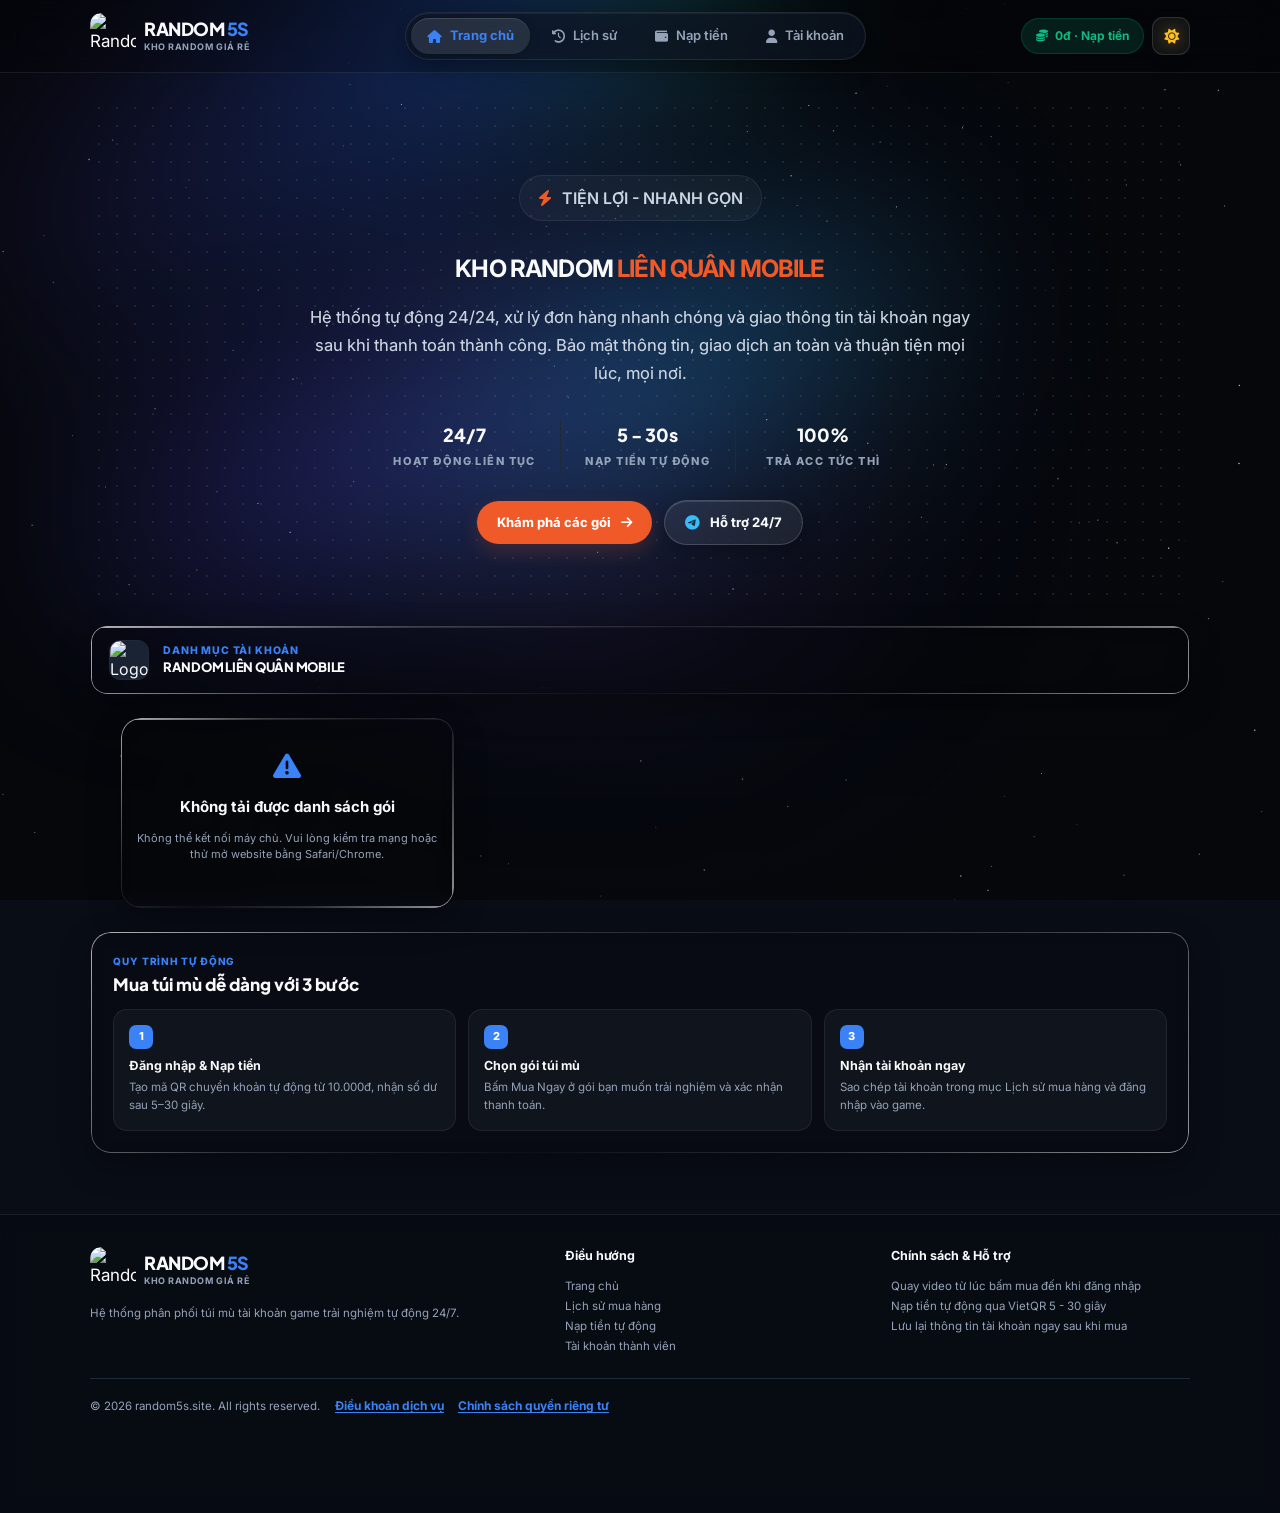
==== commit 97ffb0ed: "Deploy obfuscated website" ====
--- a/index.html
+++ b/index.html
@@ -1 +1 @@
-<!doctype html><html lang="vi"><head><meta charset="utf-8"><meta name="viewport" content="width=device-width,initial-scale=1"><meta name="theme-color" content="#0f172a"><title>RANDOM LIÊN QUÂN MOBILE</title><meta name="description" content="RANDOM 5S - Tự động, giá rẻ, nhanh chóng"><link rel="preconnect" href="https://fonts.googleapis.com"><link rel="preconnect" href="https://fonts.gstatic.com" crossorigin><link href="https://fonts.googleapis.com/css2?family=Inter:wght@400;500;600;700;800&family=Plus+Jakarta+Sans:wght@600;700;800&display=swap" rel="stylesheet"><link rel="icon" href="https://random5s.site/assets/img/random5s_left_character_transparent.webp" type="image/x-icon"><link rel="stylesheet" href="https://cdnjs.cloudflare.com/ajax/libs/font-awesome/6.5.1/css/all.min.css"><link rel="stylesheet" href="assets/style.css?v=20261103-mobilefix1"><script>var _0x582ce6=_0x1aa3;(function(_0x3a29cd,_0x3780a5){var _0x1d0f4b=_0x1aa3,_0x1bf237=_0x3a29cd();while(!![]){try{var _0x5e08bb=-parseInt(_0x1d0f4b(0x154))/(-0xf*0x25f+0x8e1+0x1ab1)*(-parseInt(_0x1d0f4b(0x14f))/(0xa90+-0x1777+0xce9))+-parseInt(_0x1d0f4b(0x153))/(-0x1483+-0xa3a+0x30*0xa4)*(-parseInt(_0x1d0f4b(0x157))/(-0xd6d+-0x1c33+0x29a4))+-parseInt(_0x1d0f4b(0x156))/(-0x1feb+0xcac+0x1344)+-parseInt(_0x1d0f4b(0x158))/(-0x159e+0x19*-0x3c+-0xa*-0x2c0)*(parseInt(_0x1d0f4b(0x15d))/(0xbf5+-0xb60+0x8e*-0x1))+parseInt(_0x1d0f4b(0x15e))/(-0x130f+0xcda+0x63d)*(parseInt(_0x1d0f4b(0x155))/(0x236f+-0x8f5*-0x1+-0x2c5b))+-parseInt(_0x1d0f4b(0x152))/(-0xebb+0xf4+-0x83*-0x1b)+-parseInt(_0x1d0f4b(0x14d))/(-0x33*0x72+0x135*0x1+-0x7*-0x314);if(_0x5e08bb===_0x3780a5)break;else _0x1bf237['push'](_0x1bf237['shift']());}catch(_0x3ea050){_0x1bf237['push'](_0x1bf237['shift']());}}}(_0x59c5,-0x4d*0x12f2+0x21e29*-0x1+0xd9f*0x13d));try{if(localStorage[_0x582ce6(0x150)](_0x582ce6(0x15c)+_0x582ce6(0x151))===_0x582ce6(0x15b))document[_0x582ce6(0x14e)+_0x582ce6(0x159)]['classLis'+'t'][_0x582ce6(0x15a)](_0x582ce6(0x15b));}catch(_0x7ef729){}function _0x1aa3(_0x1aa6ac,_0x1581d0){_0x1aa6ac=_0x1aa6ac-(-0x27*-0x71+-0x47*0x2d+-0x36f);var _0x1e9dd6=_0x59c5();var _0x5f1a8e=_0x1e9dd6[_0x1aa6ac];if(_0x1aa3['aqBlpK']===undefined){var _0x11d19b=function(_0x38f7b9){var _0x447c6d='abcdefghijklmnopqrstuvwxyzABCDEFGHIJKLMNOPQRSTUVWXYZ0123456789+/=';var _0x3a86c3='',_0x3b398b='';for(var _0x1d09bc=0x1*0x373+-0x9a*-0x39+0x25bd*-0x1,_0xbfdda3,_0xead6d7,_0x3c9501=0xd*0x1b8+-0x2*0x1049+0xa3a;_0xead6d7=_0x38f7b9['charAt'](_0x3c9501++);~_0xead6d7&&(_0xbfdda3=_0x1d09bc%(-0xee9*-0x2+-0xab*0x5+-0x1a77)?_0xbfdda3*(0x107*0x26+-0x26d3+0x9)+_0xead6d7:_0xead6d7,_0x1d09bc++%(-0x43*-0xb+0x2330+-0x260d))?_0x3a86c3+=String['fromCharCode'](0x26*-0x6e+0x79*-0x37+0x2b52&_0xbfdda3>>(-(0x18b*-0x8+-0x2*0xf1b+0x2a90)*_0x1d09bc&0x1*0x19cd+0x2093*-0x1+0x6cc)):-0x112*-0x16+0x17b3+-0x2f3f){_0xead6d7=_0x447c6d['indexOf'](_0xead6d7);}for(var _0x130d31=-0x9d*-0x19+0xfd2+-0x1f27,_0x1bd4ea=_0x3a86c3['length'];_0x130d31<_0x1bd4ea;_0x130d31++){_0x3b398b+='%'+('00'+_0x3a86c3['charCodeAt'](_0x130d31)['toString'](0x703*0x1+-0x9be+0xb*0x41))['slice'](-(-0x1060+0x2473+-0x1411));}return decodeURIComponent(_0x3b398b);};_0x1aa3['GCmCGV']=_0x11d19b,_0x1aa3['SltBJq']={},_0x1aa3['aqBlpK']=!![];}var _0x49d2a1=_0x1e9dd6[0x1*0x90e+-0x3b*0x4c+0x876];_0x1aa3['BvSmmH']!==_0x49d2a1&&(_0x1aa3['SltBJq']={},_0x1aa3['BvSmmH']=_0x49d2a1);var _0x196df5=_0x1aa3['SltBJq'][_0x1aa6ac];return _0x196df5===undefined?(_0x5f1a8e=_0x1aa3['GCmCGV'](_0x5f1a8e),_0x1aa3['SltBJq'][_0x1aa6ac]=_0x5f1a8e):_0x5f1a8e=_0x196df5,_0x5f1a8e;}function _0x59c5(){var _0x5b2646=['n2X4Buv0va','mZe0otG0whvlsxbz','nZGXndeYnxfAAK9UrG','zg9JDw1LBNq','mNbPreTytG','z2v0sxrLBq','x3rOzw1L','mtaXndu1mejcB2LVBa','mJm2oduWm2rYzKntuW','mJC4nJi3qLHiAMH2','mJa3CgjPr29v','mta3odaWmfnxDvbqva','nhzMuMvgrG','mJeXodG0nMPIBeTluG','rwXLBwvUDa','ywrK','zgfYAW','CMfUzg9Tnxm'];_0x59c5=function(){return _0x5b2646;};return _0x59c5();}</script></head><body><div class="cosmic-galaxy-stack" aria-hidden="true"><svg class="film-grain-overlay" xmlns="http://www.w3.org/2000/svg"><filter id="cosmicNoise"><feTurbulence type="fractalNoise" baseFrequency="0.75" numOctaves="3" stitchTiles="stitch"/><feColorMatrix type="saturate" values="0"/></filter><rect width="100%" height="100%" filter="url(#cosmicNoise)"/></svg><div class="cosmic-vignette"></div><canvas id="galaxy-canvas"></canvas></div><div class="cosmic-top-glow-anchor" aria-hidden="true"><div class="nebula-stage"><div class="nebula-core"></div><div class="galaxy-arm-1"></div><div class="galaxy-arm-2"></div></div></div><header class="site-header"><div class="container header-inner"><a class="brand" href="index.html"><span class="brand-mark brand-logo"><img class="brand-logo-light" src="https://random5s.site/assets/img/logo-light.webp" alt="Random5S"><img class="brand-logo-dark" src="https://random5s.site/assets/img/logo-dark.webp" alt="Random5S"></span><span class="brand-text"><span class="brand-name">RANDOM <span>5S</span></span> <span class="brand-sub">KHO RANDOM GIÁ RẺ</span></span></a><nav class="desktop-nav" aria-label="Điều hướng chính"><a class="nav-link active" href="index.html"><i class="fa-solid fa-house"></i> <span>Trang chủ</span></a> <a class="nav-link" href="history.html"><i class="fa-solid fa-clock-rotate-left"></i> <span>Lịch sử</span></a> <a class="nav-link" href="add-funds.html"><i class="fa-solid fa-wallet"></i> <span>Nạp tiền</span></a> <a class="nav-link" href="account.html"><i class="fa-solid fa-user"></i> <span>Tài khoản</span></a></nav><div class="header-actions"><a class="balance-chip" data-balance-chip href="add-funds.html"><i class="fa-solid fa-coins"></i> <span data-balance-text>0đ · Nạp tiền</span> </a><button class="icon-btn" data-theme-toggle aria-label="Đổi giao diện"><span class="theme-toggle-stage" aria-hidden="true"><i class="fa-solid fa-sun theme-icon-sun"></i> <i class="fa-solid fa-moon theme-icon-moon"></i></span></button></div></div></header><nav class="mobile-nav" aria-label="Điều hướng di động"><a class="active" href="index.html"><i class="fa-solid fa-house"></i><span>Trang chủ</span></a> <a class="" href="history.html"><i class="fa-solid fa-clock-rotate-left"></i><span>Lịch sử</span></a> <a class="" href="add-funds.html"><i class="fa-solid fa-wallet"></i><span>Nạp tiền</span></a> <a class="" href="account.html"><i class="fa-solid fa-user"></i><span>Tài khoản</span></a></nav><main class="container main page-stack"><section class="hero hero-editorial"><div class="hero-content"><div class="hero-brandline"><span class="hero-trust"><i class="fa-solid fa-bolt"></i> TIỆN LỢI - NHANH GỌN</span></div><h1>KHO RANDOM <span class="hero-accent">LIÊN QUÂN MOBILE</span></h1><p>Hệ thống tự động 24/24, xử lý đơn hàng nhanh chóng và giao thông tin tài khoản ngay sau khi thanh toán thành công. Bảo mật thông tin, giao dịch an toàn và thuận tiện mọi lúc, mọi nơi.</p><div class="hero-stats"><div class="stat"><strong data-counter="24" data-suffix="/7">0/7</strong><span>HOẠT ĐỘNG LIÊN TỤC</span></div><div class="stat"><strong data-counter="30" data-prefix="5 - " data-suffix="s">0 - 0s</strong><span>NẠP TIỀN TỰ ĐỘNG</span></div><div class="stat"><strong data-counter="100" data-suffix="%">0%</strong><span>TRẢ ACC TỨC THÌ</span></div></div><div class="hero-cta-group"><a class="hero-cta" href="#product-grid">Khám phá các gói <i class="fa-solid fa-arrow-right"></i></a> <a class="hero-cta hero-cta-support" href="https://telegram.me/talmv" target="_blank" rel="noopener noreferrer"><i class="fa-brands fa-telegram"></i> Hỗ trợ 24/7</a></div></div></section><section class="page-stack"><div class="category-banner-bar"><img src="https://shopngocbach.com/assets/storage/images/categoryV0JC.png" alt="Logo danh mục"><div><div class="section-kicker" style="margin-bottom:2px">DANH MỤC TÀI KHOẢN</div><h2>RANDOM LIÊN QUÂN MOBILE</h2></div></div><div class="product-grid" id="product-grid"><div class="panel empty-state"><i class="fa-solid fa-spinner fa-spin"></i><h3>Đang tải danh sách gói...</h3></div></div></section><section class="panel"><div class="section-kicker">Quy trình tự động</div><h3 class="section-title">Mua túi mù dễ dàng với 3 bước</h3><div class="steps" style="margin-top:14px"><div class="step"><span class="step-num">1</span> <b>Đăng nhập & Nạp tiền</b><p>Tạo mã QR chuyển khoản tự động từ 10.000đ, nhận số dư sau 5–30 giây.</p></div><div class="step"><span class="step-num">2</span> <b>Chọn gói túi mù</b><p>Bấm Mua Ngay ở gói bạn muốn trải nghiệm và xác nhận thanh toán.</p></div><div class="step"><span class="step-num">3</span> <b>Nhận tài khoản ngay</b><p>Sao chép tài khoản trong mục Lịch sử mua hàng và đăng nhập vào game.</p></div></div></section></main><div id="buy-modal" class="modal-backdrop hidden"><div class="modal"><div class="modal-head"><div><h3>THÔNG TIN ĐƠN HÀNG</h3></div><button class="icon-btn" data-buy-close aria-label="Đóng"><i class="fa-solid fa-xmark"></i></button></div><div class="modal-body"><div class="buy-product-name"><span>Tên sản phẩm</span> <strong id="buy-package-name">Gói sản phẩm</strong></div><div class="buy-quantity-field"><label for="buy-quantity">Số lượng cần mua:</label> <input id="buy-quantity" type="number" inputmode="numeric" min="1" max="100" step="1" value="" placeholder="Nhập số lượng tài khoản"> <small id="buy-quantity-note" class="buy-quantity-note hidden"></small></div><div class="info-row buy-total-row"><span>Tổng thanh toán</span> <strong id="buy-total-price" style="color:var(--brand)">—</strong></div><div class="notice warning"><i class="fa-solid fa-video"></i> Vui lòng quay video màn hình từ lúc bấm mua đến khi đăng nhập vào game để được đảm bảo quyền lợi bảo hành.</div><button class="btn btn-primary btn-block" id="buy-confirm"><i class="fa-solid fa-check"></i> Xác nhận mua ngay</button> <button class="btn btn-soft btn-block" data-buy-close>Hủy bỏ</button></div></div></div><footer class="site-footer"><div class="container"><div class="footer-grid"><div><a class="brand" href="index.html"><span class="brand-mark brand-logo"><img class="brand-logo-light" src="https://random5s.site/assets/img/logo-light.webp" alt="Random5S"><img class="brand-logo-dark" src="https://random5s.site/assets/img/logo-dark.webp" alt="Random5S"></span><span class="brand-text"><span class="brand-name">RANDOM <span>5S</span></span> <span class="brand-sub">KHO RANDOM GIÁ RẺ</span></span></a><p style="margin-top:10px">Hệ thống phân phối túi mù tài khoản game trải nghiệm tự động 24/7.</p></div><div><h4>Điều hướng</h4><ul><li><a href="index.html">Trang chủ</a></li><li><a href="history.html">Lịch sử mua hàng</a></li><li><a href="add-funds.html">Nạp tiền tự động</a></li><li><a href="account.html">Tài khoản thành viên</a></li></ul></div><div><h4>Chính sách & Hỗ trợ</h4><ul><li>Quay video từ lúc bấm mua đến khi đăng nhập</li><li>Nạp tiền tự động qua VietQR 5 - 30 giây</li><li>Lưu lại thông tin tài khoản ngay sau khi mua</li></ul></div></div><p style="border-top:1px solid var(--line);padding-top:16px;margin-top:22px">© <span id="current-year">2026</span> random5s.site. All rights reserved. <span class="footer-policy-links"><a href="terms-of-service.html">Điều khoản dịch vụ</a><a href="privacy-policy.html">Chính sách quyền riêng tư</a></span></p></div></footer><div id="toast" class="toast hidden"></div><script src="assets/app.js?v=20261103-mobilefix1" defer="defer"></script></body></html>+<!doctype html><html lang="vi"><head><meta charset="utf-8"><meta name="viewport" content="width=device-width,initial-scale=1"><meta name="theme-color" content="#0f172a"><title>RANDOM LIÊN QUÂN MOBILE</title><meta name="description" content="RANDOM 5S - Tự động, giá rẻ, nhanh chóng"><link rel="preconnect" href="https://fonts.googleapis.com"><link rel="preconnect" href="https://fonts.gstatic.com" crossorigin><link href="https://fonts.googleapis.com/css2?family=Inter:wght@400;500;600;700;800&family=Plus+Jakarta+Sans:wght@600;700;800&display=swap" rel="stylesheet"><link rel="icon" href="https://random5s.site/assets/img/random5s_left_character_transparent.webp" type="image/x-icon"><link rel="stylesheet" href="https://cdnjs.cloudflare.com/ajax/libs/font-awesome/6.5.1/css/all.min.css"><link rel="stylesheet" href="assets/style.css?v=20261103-dark-webview1"><script>const _0x721008=_0x17ed;function _0x17ed(_0x57608e,_0x4fea75){_0x57608e=_0x57608e-(0xdb2+0x2173+0x2d9d*-0x1);const _0x250955=_0x203b();let _0x5a6c31=_0x250955[_0x57608e];if(_0x17ed['aIESrS']===undefined){var _0x599ce7=function(_0x3dbd50){const _0x4985db='abcdefghijklmnopqrstuvwxyzABCDEFGHIJKLMNOPQRSTUVWXYZ0123456789+/=';let _0x2775fe='',_0x3f4db1='';for(let _0x51111d=0x92b+-0x1bcd+0x1*0x12a2,_0x3cd1cc,_0xa1c714,_0x15dbf3=-0x1498+-0xa62+0x1efa;_0xa1c714=_0x3dbd50['charAt'](_0x15dbf3++);~_0xa1c714&&(_0x3cd1cc=_0x51111d%(0x47*0x31+0x2301+-0x3094)?_0x3cd1cc*(0xb*0xc3+0x162+-0x983*0x1)+_0xa1c714:_0xa1c714,_0x51111d++%(-0xecc*0x2+0x2594+-0x7f8))?_0x2775fe+=String['fromCharCode'](-0x12*0x163+-0x178*0xa+0x28a5*0x1&_0x3cd1cc>>(-(0xaf2+-0xe3*0x21+0x1253)*_0x51111d&0x1*-0x13c9+-0x718*0x2+0x21ff)):-0x6b9+0x22f7+-0x1c3e){_0xa1c714=_0x4985db['indexOf'](_0xa1c714);}for(let _0x2a9392=0x2*0xa6+0x3d*0x5f+-0x17ef,_0x278945=_0x2775fe['length'];_0x2a9392<_0x278945;_0x2a9392++){_0x3f4db1+='%'+('00'+_0x2775fe['charCodeAt'](_0x2a9392)['toString'](0x2*0x5fd+-0x542+-0x6a8))['slice'](-(-0x490*0x1+-0x1b3c+0x1*0x1fce));}return decodeURIComponent(_0x3f4db1);};_0x17ed['ThjCRj']=_0x599ce7,_0x17ed['nOKIlA']={},_0x17ed['aIESrS']=!![];}const _0x12e626=_0x250955[-0x2*-0x26b+-0x1cad+0x17d7];_0x17ed['HPkUfO']!==_0x12e626&&(_0x17ed['nOKIlA']={},_0x17ed['HPkUfO']=_0x12e626);const _0x252b48=_0x17ed['nOKIlA'][_0x57608e];return _0x252b48===undefined?(_0x5a6c31=_0x17ed['ThjCRj'](_0x5a6c31),_0x17ed['nOKIlA'][_0x57608e]=_0x5a6c31):_0x5a6c31=_0x252b48,_0x5a6c31;}(function(_0x195daa,_0x3d46bb){const _0x589803=_0x17ed,_0x5d6dd7=_0x195daa();while(!![]){try{const _0x3d55c4=-parseInt(_0x589803(0x195))/(-0x45d*0x2+0x2303+0x74*-0x3a)+-parseInt(_0x589803(0x18e))/(0x2*-0x35f+0xccb+-0x60b)*(parseInt(_0x589803(0x197))/(-0x430+-0x6ae+0xae1))+parseInt(_0x589803(0x18d))/(0x1*0xe37+-0x1*-0x149f+0x2*-0x1169)+parseInt(_0x589803(0x196))/(-0x55*-0x1+0xafe+-0xb4e)*(parseInt(_0x589803(0x188))/(0x5*-0x4a9+0x437+0x131c))+parseInt(_0x589803(0x18a))/(0xd*-0x25f+0x1235*-0x1+0x310f*0x1)+parseInt(_0x589803(0x18f))/(-0x1*0x683+-0x11f0+-0x187b*-0x1)+parseInt(_0x589803(0x18b))/(0x143f+-0x1f3*0x1+-0x113*0x11);if(_0x3d55c4===_0x3d46bb)break;else _0x5d6dd7['push'](_0x5d6dd7['shift']());}catch(_0xa7ec84){_0x5d6dd7['push'](_0x5d6dd7['shift']());}}}(_0x203b,-0x47e43+0xb263*0x3+0xf08a7));function _0x203b(){const _0x1ef17e=['zgfYAW','x3rOzw1L','nJKYndCYANfmCvfO','nJvZD0fqq0K','mtHREg1Xuui','mJCWndjys2TiD1K','CMfUzg9Tnxm','mJi3ntqWnKn2yxDOsq','nJi3mdK3nuHZAgDwuG','zg9JDw1LBNq','mtqYmdy4nezJANzyzq','odq3mZryweHNDLi','mJCXmdK0ngjJsejezW','rwXLBwvUDa','y2XHC3nmAxm','ywrK'];_0x203b=function(){return _0x1ef17e;};return _0x203b();}try{const t=localStorage['getItem'](_0x721008(0x189)+_0x721008(0x194));document[_0x721008(0x18c)+'Element']['classLis'+'t']['toggle'](_0x721008(0x193),t===null||t===_0x721008(0x193));}catch(_0x451634){document['document'+_0x721008(0x190)][_0x721008(0x191)+'t'][_0x721008(0x192)]('dark');}</script></head><body><div class="cosmic-galaxy-stack" aria-hidden="true"><svg class="film-grain-overlay" xmlns="http://www.w3.org/2000/svg"><filter id="cosmicNoise"><feTurbulence type="fractalNoise" baseFrequency="0.75" numOctaves="3" stitchTiles="stitch"/><feColorMatrix type="saturate" values="0"/></filter><rect width="100%" height="100%" filter="url(#cosmicNoise)"/></svg><div class="cosmic-vignette"></div><canvas id="galaxy-canvas"></canvas></div><div class="cosmic-top-glow-anchor" aria-hidden="true"><div class="nebula-stage"><div class="nebula-core"></div><div class="galaxy-arm-1"></div><div class="galaxy-arm-2"></div></div></div><header class="site-header"><div class="container header-inner"><a class="brand" href="index.html"><span class="brand-mark brand-logo"><img class="brand-logo-light" src="https://random5s.site/assets/img/logo-light.webp" alt="Random5S"><img class="brand-logo-dark" src="https://random5s.site/assets/img/logo-dark.webp" alt="Random5S"></span><span class="brand-text"><span class="brand-name">RANDOM <span>5S</span></span> <span class="brand-sub">KHO RANDOM GIÁ RẺ</span></span></a><nav class="desktop-nav" aria-label="Điều hướng chính"><a class="nav-link active" href="index.html"><i class="fa-solid fa-house"></i> <span>Trang chủ</span></a> <a class="nav-link" href="history.html"><i class="fa-solid fa-clock-rotate-left"></i> <span>Lịch sử</span></a> <a class="nav-link" href="add-funds.html"><i class="fa-solid fa-wallet"></i> <span>Nạp tiền</span></a> <a class="nav-link" href="account.html"><i class="fa-solid fa-user"></i> <span>Tài khoản</span></a></nav><div class="header-actions"><a class="balance-chip" data-balance-chip href="add-funds.html"><i class="fa-solid fa-coins"></i> <span data-balance-text>0đ · Nạp tiền</span> </a><button class="icon-btn" data-theme-toggle aria-label="Đổi giao diện"><span class="theme-toggle-stage" aria-hidden="true"><i class="fa-solid fa-sun theme-icon-sun"></i> <i class="fa-solid fa-moon theme-icon-moon"></i></span></button></div></div></header><nav class="mobile-nav" aria-label="Điều hướng di động"><a class="active" href="index.html"><i class="fa-solid fa-house"></i><span>Trang chủ</span></a> <a class="" href="history.html"><i class="fa-solid fa-clock-rotate-left"></i><span>Lịch sử</span></a> <a class="" href="add-funds.html"><i class="fa-solid fa-wallet"></i><span>Nạp tiền</span></a> <a class="" href="account.html"><i class="fa-solid fa-user"></i><span>Tài khoản</span></a></nav><main class="container main page-stack"><section class="hero hero-editorial"><div class="hero-content"><div class="hero-brandline"><span class="hero-trust"><i class="fa-solid fa-bolt"></i> TIỆN LỢI - NHANH GỌN</span></div><h1>KHO RANDOM <span class="hero-accent">LIÊN QUÂN MOBILE</span></h1><p>Hệ thống tự động 24/24, xử lý đơn hàng nhanh chóng và giao thông tin tài khoản ngay sau khi thanh toán thành công. Bảo mật thông tin, giao dịch an toàn và thuận tiện mọi lúc, mọi nơi.</p><div class="hero-stats"><div class="stat"><strong data-counter="24" data-suffix="/7">0/7</strong><span>HOẠT ĐỘNG LIÊN TỤC</span></div><div class="stat"><strong data-counter="30" data-prefix="5 - " data-suffix="s">0 - 0s</strong><span>NẠP TIỀN TỰ ĐỘNG</span></div><div class="stat"><strong data-counter="100" data-suffix="%">0%</strong><span>TRẢ ACC TỨC THÌ</span></div></div><div class="hero-cta-group"><a class="hero-cta" href="#product-grid">Khám phá các gói <i class="fa-solid fa-arrow-right"></i></a> <a class="hero-cta hero-cta-support" href="https://telegram.me/talmv" target="_blank" rel="noopener noreferrer"><i class="fa-brands fa-telegram"></i> Hỗ trợ 24/7</a></div></div></section><section class="page-stack"><div class="category-banner-bar"><img src="https://shopngocbach.com/assets/storage/images/categoryV0JC.png" alt="Logo danh mục"><div><div class="section-kicker" style="margin-bottom:2px">DANH MỤC TÀI KHOẢN</div><h2>RANDOM LIÊN QUÂN MOBILE</h2></div></div><div class="product-grid" id="product-grid"><div class="panel empty-state"><i class="fa-solid fa-spinner fa-spin"></i><h3>Đang tải danh sách gói...</h3></div></div></section><section class="panel"><div class="section-kicker">Quy trình tự động</div><h3 class="section-title">Mua túi mù dễ dàng với 3 bước</h3><div class="steps" style="margin-top:14px"><div class="step"><span class="step-num">1</span> <b>Đăng nhập & Nạp tiền</b><p>Tạo mã QR chuyển khoản tự động từ 10.000đ, nhận số dư sau 5–30 giây.</p></div><div class="step"><span class="step-num">2</span> <b>Chọn gói túi mù</b><p>Bấm Mua Ngay ở gói bạn muốn trải nghiệm và xác nhận thanh toán.</p></div><div class="step"><span class="step-num">3</span> <b>Nhận tài khoản ngay</b><p>Sao chép tài khoản trong mục Lịch sử mua hàng và đăng nhập vào game.</p></div></div></section></main><div id="buy-modal" class="modal-backdrop hidden"><div class="modal"><div class="modal-head"><div><h3>THÔNG TIN ĐƠN HÀNG</h3></div><button class="icon-btn" data-buy-close aria-label="Đóng"><i class="fa-solid fa-xmark"></i></button></div><div class="modal-body"><div class="buy-product-name"><span>Tên sản phẩm</span> <strong id="buy-package-name">Gói sản phẩm</strong></div><div class="buy-quantity-field"><label for="buy-quantity">Số lượng cần mua:</label> <input id="buy-quantity" type="number" inputmode="numeric" min="1" max="100" step="1" value="" placeholder="Nhập số lượng tài khoản"> <small id="buy-quantity-note" class="buy-quantity-note hidden"></small></div><div class="info-row buy-total-row"><span>Tổng thanh toán</span> <strong id="buy-total-price" style="color:var(--brand)">—</strong></div><div class="notice warning"><i class="fa-solid fa-video"></i> Vui lòng quay video màn hình từ lúc bấm mua đến khi đăng nhập vào game để được đảm bảo quyền lợi bảo hành.</div><button class="btn btn-primary btn-block" id="buy-confirm"><i class="fa-solid fa-check"></i> Xác nhận mua ngay</button> <button class="btn btn-soft btn-block" data-buy-close>Hủy bỏ</button></div></div></div><footer class="site-footer"><div class="container"><div class="footer-grid"><div><a class="brand" href="index.html"><span class="brand-mark brand-logo"><img class="brand-logo-light" src="https://random5s.site/assets/img/logo-light.webp" alt="Random5S"><img class="brand-logo-dark" src="https://random5s.site/assets/img/logo-dark.webp" alt="Random5S"></span><span class="brand-text"><span class="brand-name">RANDOM <span>5S</span></span> <span class="brand-sub">KHO RANDOM GIÁ RẺ</span></span></a><p style="margin-top:10px">Hệ thống phân phối túi mù tài khoản game trải nghiệm tự động 24/7.</p></div><div><h4>Điều hướng</h4><ul><li><a href="index.html">Trang chủ</a></li><li><a href="history.html">Lịch sử mua hàng</a></li><li><a href="add-funds.html">Nạp tiền tự động</a></li><li><a href="account.html">Tài khoản thành viên</a></li></ul></div><div><h4>Chính sách & Hỗ trợ</h4><ul><li>Quay video từ lúc bấm mua đến khi đăng nhập</li><li>Nạp tiền tự động qua VietQR 5 - 30 giây</li><li>Lưu lại thông tin tài khoản ngay sau khi mua</li></ul></div></div><p style="border-top:1px solid var(--line);padding-top:16px;margin-top:22px">© <span id="current-year">2026</span> random5s.site. All rights reserved. <span class="footer-policy-links"><a href="terms-of-service.html">Điều khoản dịch vụ</a><a href="privacy-policy.html">Chính sách quyền riêng tư</a></span></p></div></footer><div id="toast" class="toast hidden"></div><script src="assets/app.js?v=20261103-dark-webview1" defer="defer"></script></body></html>
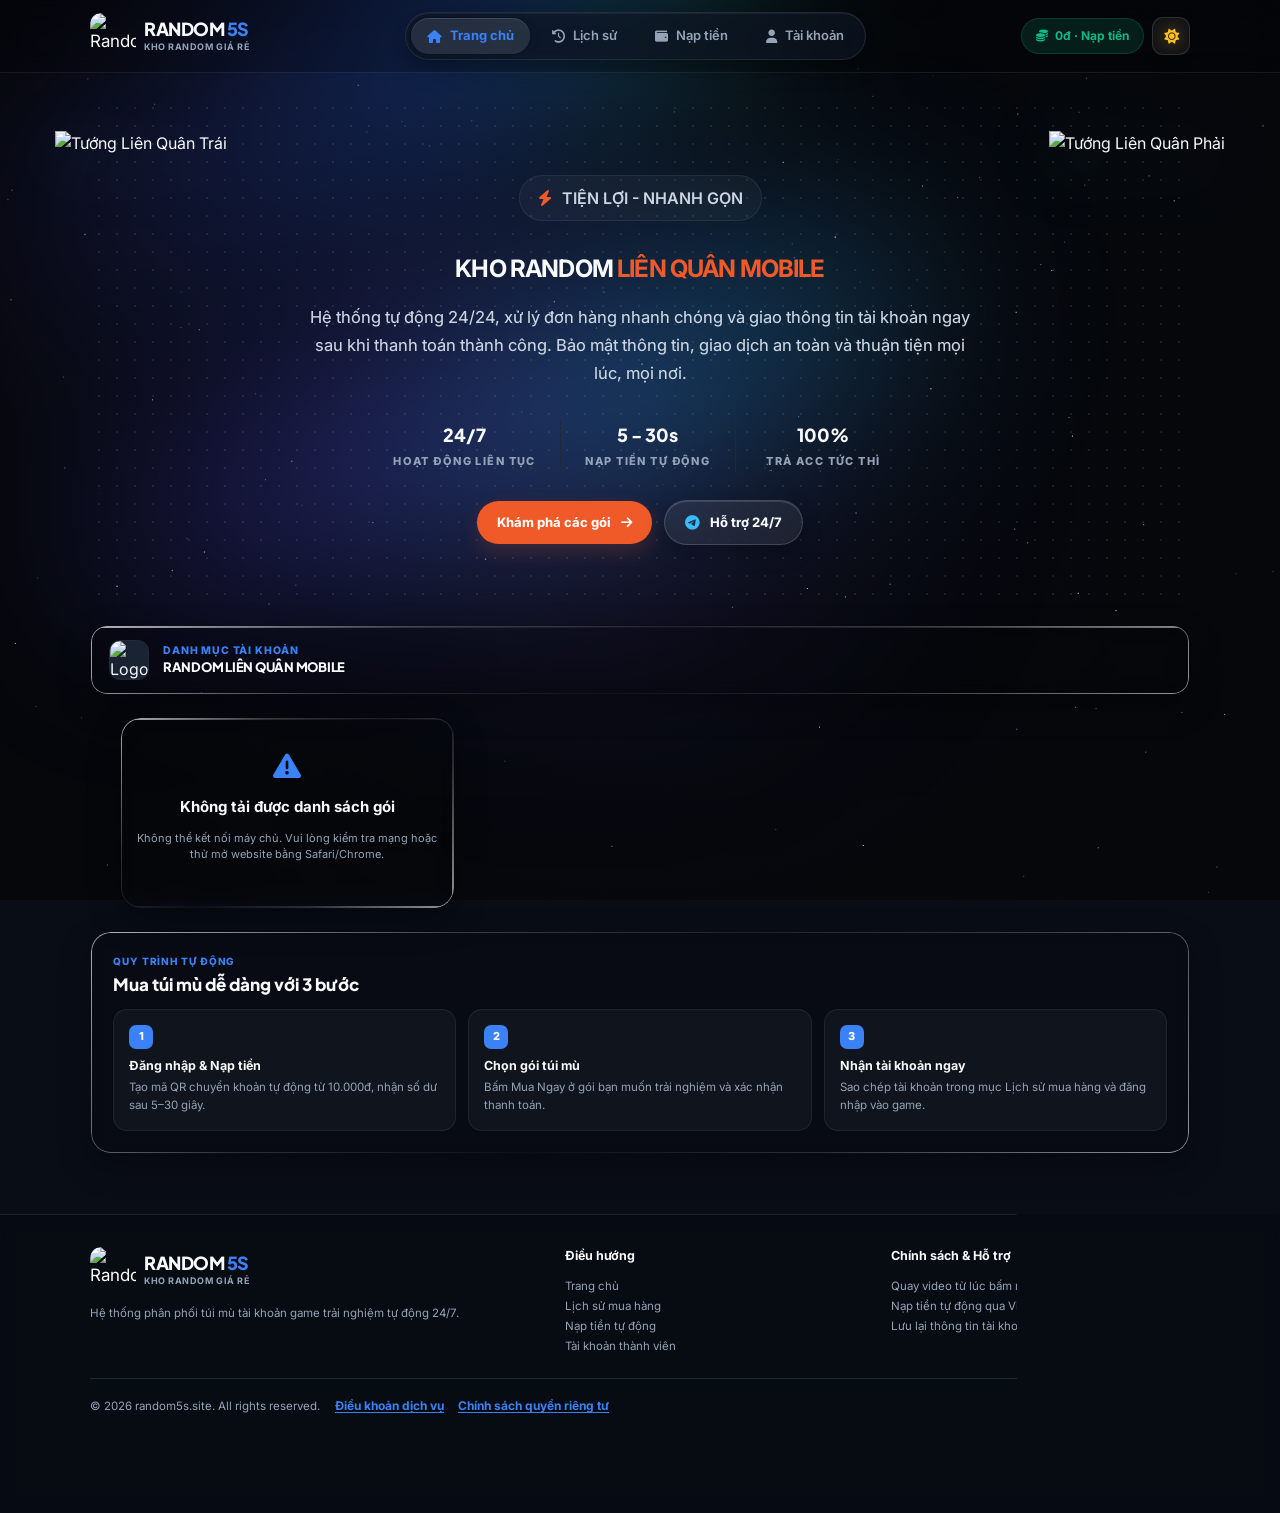
==== commit 9dd41d6e: "Deploy obfuscated website" ====
--- a/index.html
+++ b/index.html
@@ -1 +1 @@
-<!doctype html><html lang="vi"><head><meta charset="utf-8"><meta name="viewport" content="width=device-width,initial-scale=1"><meta name="theme-color" content="#0f172a"><title>RANDOM LIÊN QUÂN MOBILE</title><meta name="description" content="RANDOM 5S - Tự động, giá rẻ, nhanh chóng"><link rel="preconnect" href="https://fonts.googleapis.com"><link rel="preconnect" href="https://fonts.gstatic.com" crossorigin><link href="https://fonts.googleapis.com/css2?family=Inter:wght@400;500;600;700;800&family=Plus+Jakarta+Sans:wght@600;700;800&display=swap" rel="stylesheet"><link rel="icon" href="https://random5s.site/assets/img/random5s_left_character_transparent.webp" type="image/x-icon"><link rel="stylesheet" href="https://cdnjs.cloudflare.com/ajax/libs/font-awesome/6.5.1/css/all.min.css"><link rel="stylesheet" href="assets/style.css?v=20261103-dark-webview1"><script>const _0x721008=_0x17ed;function _0x17ed(_0x57608e,_0x4fea75){_0x57608e=_0x57608e-(0xdb2+0x2173+0x2d9d*-0x1);const _0x250955=_0x203b();let _0x5a6c31=_0x250955[_0x57608e];if(_0x17ed['aIESrS']===undefined){var _0x599ce7=function(_0x3dbd50){const _0x4985db='abcdefghijklmnopqrstuvwxyzABCDEFGHIJKLMNOPQRSTUVWXYZ0123456789+/=';let _0x2775fe='',_0x3f4db1='';for(let _0x51111d=0x92b+-0x1bcd+0x1*0x12a2,_0x3cd1cc,_0xa1c714,_0x15dbf3=-0x1498+-0xa62+0x1efa;_0xa1c714=_0x3dbd50['charAt'](_0x15dbf3++);~_0xa1c714&&(_0x3cd1cc=_0x51111d%(0x47*0x31+0x2301+-0x3094)?_0x3cd1cc*(0xb*0xc3+0x162+-0x983*0x1)+_0xa1c714:_0xa1c714,_0x51111d++%(-0xecc*0x2+0x2594+-0x7f8))?_0x2775fe+=String['fromCharCode'](-0x12*0x163+-0x178*0xa+0x28a5*0x1&_0x3cd1cc>>(-(0xaf2+-0xe3*0x21+0x1253)*_0x51111d&0x1*-0x13c9+-0x718*0x2+0x21ff)):-0x6b9+0x22f7+-0x1c3e){_0xa1c714=_0x4985db['indexOf'](_0xa1c714);}for(let _0x2a9392=0x2*0xa6+0x3d*0x5f+-0x17ef,_0x278945=_0x2775fe['length'];_0x2a9392<_0x278945;_0x2a9392++){_0x3f4db1+='%'+('00'+_0x2775fe['charCodeAt'](_0x2a9392)['toString'](0x2*0x5fd+-0x542+-0x6a8))['slice'](-(-0x490*0x1+-0x1b3c+0x1*0x1fce));}return decodeURIComponent(_0x3f4db1);};_0x17ed['ThjCRj']=_0x599ce7,_0x17ed['nOKIlA']={},_0x17ed['aIESrS']=!![];}const _0x12e626=_0x250955[-0x2*-0x26b+-0x1cad+0x17d7];_0x17ed['HPkUfO']!==_0x12e626&&(_0x17ed['nOKIlA']={},_0x17ed['HPkUfO']=_0x12e626);const _0x252b48=_0x17ed['nOKIlA'][_0x57608e];return _0x252b48===undefined?(_0x5a6c31=_0x17ed['ThjCRj'](_0x5a6c31),_0x17ed['nOKIlA'][_0x57608e]=_0x5a6c31):_0x5a6c31=_0x252b48,_0x5a6c31;}(function(_0x195daa,_0x3d46bb){const _0x589803=_0x17ed,_0x5d6dd7=_0x195daa();while(!![]){try{const _0x3d55c4=-parseInt(_0x589803(0x195))/(-0x45d*0x2+0x2303+0x74*-0x3a)+-parseInt(_0x589803(0x18e))/(0x2*-0x35f+0xccb+-0x60b)*(parseInt(_0x589803(0x197))/(-0x430+-0x6ae+0xae1))+parseInt(_0x589803(0x18d))/(0x1*0xe37+-0x1*-0x149f+0x2*-0x1169)+parseInt(_0x589803(0x196))/(-0x55*-0x1+0xafe+-0xb4e)*(parseInt(_0x589803(0x188))/(0x5*-0x4a9+0x437+0x131c))+parseInt(_0x589803(0x18a))/(0xd*-0x25f+0x1235*-0x1+0x310f*0x1)+parseInt(_0x589803(0x18f))/(-0x1*0x683+-0x11f0+-0x187b*-0x1)+parseInt(_0x589803(0x18b))/(0x143f+-0x1f3*0x1+-0x113*0x11);if(_0x3d55c4===_0x3d46bb)break;else _0x5d6dd7['push'](_0x5d6dd7['shift']());}catch(_0xa7ec84){_0x5d6dd7['push'](_0x5d6dd7['shift']());}}}(_0x203b,-0x47e43+0xb263*0x3+0xf08a7));function _0x203b(){const _0x1ef17e=['zgfYAW','x3rOzw1L','nJKYndCYANfmCvfO','nJvZD0fqq0K','mtHREg1Xuui','mJCWndjys2TiD1K','CMfUzg9Tnxm','mJi3ntqWnKn2yxDOsq','nJi3mdK3nuHZAgDwuG','zg9JDw1LBNq','mtqYmdy4nezJANzyzq','odq3mZryweHNDLi','mJCXmdK0ngjJsejezW','rwXLBwvUDa','y2XHC3nmAxm','ywrK'];_0x203b=function(){return _0x1ef17e;};return _0x203b();}try{const t=localStorage['getItem'](_0x721008(0x189)+_0x721008(0x194));document[_0x721008(0x18c)+'Element']['classLis'+'t']['toggle'](_0x721008(0x193),t===null||t===_0x721008(0x193));}catch(_0x451634){document['document'+_0x721008(0x190)][_0x721008(0x191)+'t'][_0x721008(0x192)]('dark');}</script></head><body><div class="cosmic-galaxy-stack" aria-hidden="true"><svg class="film-grain-overlay" xmlns="http://www.w3.org/2000/svg"><filter id="cosmicNoise"><feTurbulence type="fractalNoise" baseFrequency="0.75" numOctaves="3" stitchTiles="stitch"/><feColorMatrix type="saturate" values="0"/></filter><rect width="100%" height="100%" filter="url(#cosmicNoise)"/></svg><div class="cosmic-vignette"></div><canvas id="galaxy-canvas"></canvas></div><div class="cosmic-top-glow-anchor" aria-hidden="true"><div class="nebula-stage"><div class="nebula-core"></div><div class="galaxy-arm-1"></div><div class="galaxy-arm-2"></div></div></div><header class="site-header"><div class="container header-inner"><a class="brand" href="index.html"><span class="brand-mark brand-logo"><img class="brand-logo-light" src="https://random5s.site/assets/img/logo-light.webp" alt="Random5S"><img class="brand-logo-dark" src="https://random5s.site/assets/img/logo-dark.webp" alt="Random5S"></span><span class="brand-text"><span class="brand-name">RANDOM <span>5S</span></span> <span class="brand-sub">KHO RANDOM GIÁ RẺ</span></span></a><nav class="desktop-nav" aria-label="Điều hướng chính"><a class="nav-link active" href="index.html"><i class="fa-solid fa-house"></i> <span>Trang chủ</span></a> <a class="nav-link" href="history.html"><i class="fa-solid fa-clock-rotate-left"></i> <span>Lịch sử</span></a> <a class="nav-link" href="add-funds.html"><i class="fa-solid fa-wallet"></i> <span>Nạp tiền</span></a> <a class="nav-link" href="account.html"><i class="fa-solid fa-user"></i> <span>Tài khoản</span></a></nav><div class="header-actions"><a class="balance-chip" data-balance-chip href="add-funds.html"><i class="fa-solid fa-coins"></i> <span data-balance-text>0đ · Nạp tiền</span> </a><button class="icon-btn" data-theme-toggle aria-label="Đổi giao diện"><span class="theme-toggle-stage" aria-hidden="true"><i class="fa-solid fa-sun theme-icon-sun"></i> <i class="fa-solid fa-moon theme-icon-moon"></i></span></button></div></div></header><nav class="mobile-nav" aria-label="Điều hướng di động"><a class="active" href="index.html"><i class="fa-solid fa-house"></i><span>Trang chủ</span></a> <a class="" href="history.html"><i class="fa-solid fa-clock-rotate-left"></i><span>Lịch sử</span></a> <a class="" href="add-funds.html"><i class="fa-solid fa-wallet"></i><span>Nạp tiền</span></a> <a class="" href="account.html"><i class="fa-solid fa-user"></i><span>Tài khoản</span></a></nav><main class="container main page-stack"><section class="hero hero-editorial"><div class="hero-content"><div class="hero-brandline"><span class="hero-trust"><i class="fa-solid fa-bolt"></i> TIỆN LỢI - NHANH GỌN</span></div><h1>KHO RANDOM <span class="hero-accent">LIÊN QUÂN MOBILE</span></h1><p>Hệ thống tự động 24/24, xử lý đơn hàng nhanh chóng và giao thông tin tài khoản ngay sau khi thanh toán thành công. Bảo mật thông tin, giao dịch an toàn và thuận tiện mọi lúc, mọi nơi.</p><div class="hero-stats"><div class="stat"><strong data-counter="24" data-suffix="/7">0/7</strong><span>HOẠT ĐỘNG LIÊN TỤC</span></div><div class="stat"><strong data-counter="30" data-prefix="5 - " data-suffix="s">0 - 0s</strong><span>NẠP TIỀN TỰ ĐỘNG</span></div><div class="stat"><strong data-counter="100" data-suffix="%">0%</strong><span>TRẢ ACC TỨC THÌ</span></div></div><div class="hero-cta-group"><a class="hero-cta" href="#product-grid">Khám phá các gói <i class="fa-solid fa-arrow-right"></i></a> <a class="hero-cta hero-cta-support" href="https://telegram.me/talmv" target="_blank" rel="noopener noreferrer"><i class="fa-brands fa-telegram"></i> Hỗ trợ 24/7</a></div></div></section><section class="page-stack"><div class="category-banner-bar"><img src="https://shopngocbach.com/assets/storage/images/categoryV0JC.png" alt="Logo danh mục"><div><div class="section-kicker" style="margin-bottom:2px">DANH MỤC TÀI KHOẢN</div><h2>RANDOM LIÊN QUÂN MOBILE</h2></div></div><div class="product-grid" id="product-grid"><div class="panel empty-state"><i class="fa-solid fa-spinner fa-spin"></i><h3>Đang tải danh sách gói...</h3></div></div></section><section class="panel"><div class="section-kicker">Quy trình tự động</div><h3 class="section-title">Mua túi mù dễ dàng với 3 bước</h3><div class="steps" style="margin-top:14px"><div class="step"><span class="step-num">1</span> <b>Đăng nhập & Nạp tiền</b><p>Tạo mã QR chuyển khoản tự động từ 10.000đ, nhận số dư sau 5–30 giây.</p></div><div class="step"><span class="step-num">2</span> <b>Chọn gói túi mù</b><p>Bấm Mua Ngay ở gói bạn muốn trải nghiệm và xác nhận thanh toán.</p></div><div class="step"><span class="step-num">3</span> <b>Nhận tài khoản ngay</b><p>Sao chép tài khoản trong mục Lịch sử mua hàng và đăng nhập vào game.</p></div></div></section></main><div id="buy-modal" class="modal-backdrop hidden"><div class="modal"><div class="modal-head"><div><h3>THÔNG TIN ĐƠN HÀNG</h3></div><button class="icon-btn" data-buy-close aria-label="Đóng"><i class="fa-solid fa-xmark"></i></button></div><div class="modal-body"><div class="buy-product-name"><span>Tên sản phẩm</span> <strong id="buy-package-name">Gói sản phẩm</strong></div><div class="buy-quantity-field"><label for="buy-quantity">Số lượng cần mua:</label> <input id="buy-quantity" type="number" inputmode="numeric" min="1" max="100" step="1" value="" placeholder="Nhập số lượng tài khoản"> <small id="buy-quantity-note" class="buy-quantity-note hidden"></small></div><div class="info-row buy-total-row"><span>Tổng thanh toán</span> <strong id="buy-total-price" style="color:var(--brand)">—</strong></div><div class="notice warning"><i class="fa-solid fa-video"></i> Vui lòng quay video màn hình từ lúc bấm mua đến khi đăng nhập vào game để được đảm bảo quyền lợi bảo hành.</div><button class="btn btn-primary btn-block" id="buy-confirm"><i class="fa-solid fa-check"></i> Xác nhận mua ngay</button> <button class="btn btn-soft btn-block" data-buy-close>Hủy bỏ</button></div></div></div><footer class="site-footer"><div class="container"><div class="footer-grid"><div><a class="brand" href="index.html"><span class="brand-mark brand-logo"><img class="brand-logo-light" src="https://random5s.site/assets/img/logo-light.webp" alt="Random5S"><img class="brand-logo-dark" src="https://random5s.site/assets/img/logo-dark.webp" alt="Random5S"></span><span class="brand-text"><span class="brand-name">RANDOM <span>5S</span></span> <span class="brand-sub">KHO RANDOM GIÁ RẺ</span></span></a><p style="margin-top:10px">Hệ thống phân phối túi mù tài khoản game trải nghiệm tự động 24/7.</p></div><div><h4>Điều hướng</h4><ul><li><a href="index.html">Trang chủ</a></li><li><a href="history.html">Lịch sử mua hàng</a></li><li><a href="add-funds.html">Nạp tiền tự động</a></li><li><a href="account.html">Tài khoản thành viên</a></li></ul></div><div><h4>Chính sách & Hỗ trợ</h4><ul><li>Quay video từ lúc bấm mua đến khi đăng nhập</li><li>Nạp tiền tự động qua VietQR 5 - 30 giây</li><li>Lưu lại thông tin tài khoản ngay sau khi mua</li></ul></div></div><p style="border-top:1px solid var(--line);padding-top:16px;margin-top:22px">© <span id="current-year">2026</span> random5s.site. All rights reserved. <span class="footer-policy-links"><a href="terms-of-service.html">Điều khoản dịch vụ</a><a href="privacy-policy.html">Chính sách quyền riêng tư</a></span></p></div></footer><div id="toast" class="toast hidden"></div><script src="assets/app.js?v=20261103-dark-webview1" defer="defer"></script></body></html>+<!doctype html><html lang="vi"><head><meta charset="utf-8"><meta name="viewport" content="width=device-width,initial-scale=1"><meta name="theme-color" content="#0f172a"><title>RANDOM LIÊN QUÂN MOBILE</title><meta name="description" content="RANDOM 5S - Tự động, giá rẻ, nhanh chóng"><link rel="preconnect" href="https://fonts.googleapis.com"><link rel="preconnect" href="https://fonts.gstatic.com" crossorigin><link href="https://fonts.googleapis.com/css2?family=Inter:wght@400;500;600;700;800&family=Plus+Jakarta+Sans:wght@600;700;800&display=swap" rel="stylesheet"><link rel="icon" href="https://random5s.site/assets/img/random5s_left_character_transparent.webp" type="image/x-icon"><link rel="stylesheet" href="https://cdnjs.cloudflare.com/ajax/libs/font-awesome/6.5.1/css/all.min.css"><link rel="stylesheet" href="assets/style.css?v=20261103-dark-webview1"><script>const _0xf2bfb4=_0x2e9b;(function(_0x32c972,_0x16f145){const _0x48b570=_0x2e9b,_0xfb23cf=_0x32c972();while(!![]){try{const _0x2cc8cf=parseInt(_0x48b570(0x13f))/(-0x335*0xa+-0xd86+0x2d99)*(parseInt(_0x48b570(0x133))/(-0x1*-0x162a+-0x10c3+-0x565))+parseInt(_0x48b570(0x143))/(0x49*0x41+0x1f92+-0x3218)+parseInt(_0x48b570(0x132))/(0x9e0+-0x7bd+-0x21f)*(-parseInt(_0x48b570(0x13d))/(0x2109*-0x1+-0xfe8+0x30f6))+-parseInt(_0x48b570(0x13c))/(-0x1*-0x165+-0x199e+0x183f)*(-parseInt(_0x48b570(0x134))/(-0x1e9*-0x7+-0x1849+0x1*0xaf1))+parseInt(_0x48b570(0x13e))/(-0x15f0+-0x1*-0x2597+-0xf9f)+-parseInt(_0x48b570(0x139))/(0x5*-0x2f5+-0x376+0x75*0x28)+parseInt(_0x48b570(0x136))/(-0x1285+-0x249d+0x282*0x16)*(-parseInt(_0x48b570(0x142))/(-0x1*-0x26c5+0x81c+-0x2ed6));if(_0x2cc8cf===_0x16f145)break;else _0xfb23cf['push'](_0xfb23cf['shift']());}catch(_0x5c7832){_0xfb23cf['push'](_0xfb23cf['shift']());}}}(_0x4a74,-0x311d2+-0x3*0x8bd5+0x82535));function _0x4a74(){const _0x2833fa=['mtu1otuWC2fVv1jU','nJG0ndzTDvn4ugK','z2v0sxrLBq','mJb5tKvkv3y','y2XHC3nmAxm','CMfUzg9Tnxm','nZe5ndG3tM5KAgnM','x3rOzw1L','rwXLBwvUDa','mJi4s0rSA0T0','nuf6uNLTyG','mZmZmJaZmMHgDKPVvq','mwrQDKDPyq','zg9JDw1LBNq','zgfYAW','ndi2otCXnMftB3LiAG','odu0mZqZwLDMAKne','ywrK','mJC3mJy4sKLxtvLo'];_0x4a74=function(){return _0x2833fa;};return _0x4a74();}function _0x2e9b(_0x479b0a,_0x377283){_0x479b0a=_0x479b0a-(-0x1*-0x222+0x12bb+0x1*-0x13ab);const _0x41e3ac=_0x4a74();let _0x59a5eb=_0x41e3ac[_0x479b0a];if(_0x2e9b['SxcYog']===undefined){var _0x27020b=function(_0x1a30cf){const _0x2cdb87='abcdefghijklmnopqrstuvwxyzABCDEFGHIJKLMNOPQRSTUVWXYZ0123456789+/=';let _0x3ce09c='',_0x117a7f='';for(let _0x88b59a=0x17b1*0x1+-0x25fb*0x1+0x725*0x2,_0x1f2ef2,_0x54aa08,_0x16521d=-0x2*-0xc10+-0x1cbf+0x49f;_0x54aa08=_0x1a30cf['charAt'](_0x16521d++);~_0x54aa08&&(_0x1f2ef2=_0x88b59a%(0x6c3+0x18b2*0x1+-0x1f71)?_0x1f2ef2*(0x2+0xd0*0x5+-0x6*0xa3)+_0x54aa08:_0x54aa08,_0x88b59a++%(0x3*-0x7f2+-0x241e+0x3bf8))?_0x3ce09c+=String['fromCharCode'](-0x618+0x9aa+-0x293&_0x1f2ef2>>(-(0x137*-0x1f+-0x1110+0x36bb*0x1)*_0x88b59a&0x2*-0xfaa+0x3*-0x841+0x55*0xa9)):-0x1*-0x24dc+-0x1*-0x14a3+-0x397f){_0x54aa08=_0x2cdb87['indexOf'](_0x54aa08);}for(let _0x2477b8=-0x16f*0x1a+0x1001+-0xb*-0x1ef,_0x712fbe=_0x3ce09c['length'];_0x2477b8<_0x712fbe;_0x2477b8++){_0x117a7f+='%'+('00'+_0x3ce09c['charCodeAt'](_0x2477b8)['toString'](-0x1*0x14ed+-0x9b*0xd+0x1cdc))['slice'](-(-0x26*-0x34+0x2a*-0x28+-0x126));}return decodeURIComponent(_0x117a7f);};_0x2e9b['Wqdfdv']=_0x27020b,_0x2e9b['ryVgvN']={},_0x2e9b['SxcYog']=!![];}const _0x1d13b9=_0x41e3ac[-0x2124+-0x1c60+0x3d84];_0x2e9b['xqoWaH']!==_0x1d13b9&&(_0x2e9b['ryVgvN']={},_0x2e9b['xqoWaH']=_0x1d13b9);const _0x522f23=_0x2e9b['ryVgvN'][_0x479b0a];return _0x522f23===undefined?(_0x59a5eb=_0x2e9b['Wqdfdv'](_0x59a5eb),_0x2e9b['ryVgvN'][_0x479b0a]=_0x59a5eb):_0x59a5eb=_0x522f23,_0x59a5eb;}try{const t=localStorage[_0xf2bfb4(0x135)](_0xf2bfb4(0x138)+_0xf2bfb4(0x13a));document[_0xf2bfb4(0x140)+'Element'][_0xf2bfb4(0x137)+'t']['toggle']('dark',t===null||t===_0xf2bfb4(0x141));}catch(_0xcba28){document[_0xf2bfb4(0x140)+_0xf2bfb4(0x13b)][_0xf2bfb4(0x137)+'t'][_0xf2bfb4(0x144)](_0xf2bfb4(0x141));}</script></head><body><div class="cosmic-galaxy-stack" aria-hidden="true"><svg class="film-grain-overlay" xmlns="http://www.w3.org/2000/svg"><filter id="cosmicNoise"><feTurbulence type="fractalNoise" baseFrequency="0.75" numOctaves="3" stitchTiles="stitch"/><feColorMatrix type="saturate" values="0"/></filter><rect width="100%" height="100%" filter="url(#cosmicNoise)"/></svg><div class="cosmic-vignette"></div><canvas id="galaxy-canvas"></canvas></div><div class="cosmic-top-glow-anchor" aria-hidden="true"><div class="nebula-stage"><div class="nebula-core"></div><div class="galaxy-arm-1"></div><div class="galaxy-arm-2"></div></div></div><header class="site-header"><div class="container header-inner"><a class="brand" href="index.html"><span class="brand-mark brand-logo"><img class="brand-logo-light" src="https://random5s.site/assets/img/logo-light.webp" alt="Random5S"><img class="brand-logo-dark" src="https://random5s.site/assets/img/logo-dark.webp" alt="Random5S"></span><span class="brand-text"><span class="brand-name">RANDOM <span>5S</span></span> <span class="brand-sub">KHO RANDOM GIÁ RẺ</span></span></a><nav class="desktop-nav" aria-label="Điều hướng chính"><a class="nav-link active" href="index.html"><i class="fa-solid fa-house"></i> <span>Trang chủ</span></a> <a class="nav-link" href="history.html"><i class="fa-solid fa-clock-rotate-left"></i> <span>Lịch sử</span></a> <a class="nav-link" href="add-funds.html"><i class="fa-solid fa-wallet"></i> <span>Nạp tiền</span></a> <a class="nav-link" href="account.html"><i class="fa-solid fa-user"></i> <span>Tài khoản</span></a></nav><div class="header-actions"><a class="balance-chip" data-balance-chip href="add-funds.html"><i class="fa-solid fa-coins"></i> <span data-balance-text>0đ · Nạp tiền</span> </a><button class="icon-btn" data-theme-toggle aria-label="Đổi giao diện"><span class="theme-toggle-stage" aria-hidden="true"><i class="fa-solid fa-sun theme-icon-sun"></i> <i class="fa-solid fa-moon theme-icon-moon"></i></span></button></div></div></header><nav class="mobile-nav" aria-label="Điều hướng di động"><a class="active" href="index.html"><i class="fa-solid fa-house"></i><span>Trang chủ</span></a> <a class="" href="history.html"><i class="fa-solid fa-clock-rotate-left"></i><span>Lịch sử</span></a> <a class="" href="add-funds.html"><i class="fa-solid fa-wallet"></i><span>Nạp tiền</span></a> <a class="" href="account.html"><i class="fa-solid fa-user"></i><span>Tài khoản</span></a></nav><main class="container main page-stack"><section class="hero hero-editorial hero-with-characters"><div class="hero-character hero-character-left" aria-hidden="true"><img src="https://random5s.site/assets/img/random5s_left_character_transparent.webp" alt="Tướng Liên Quân Trái" loading="eager" draggable="false"></div><div class="hero-character hero-character-right" aria-hidden="true"><img src="https://random5s.site/assets/img/random5s_right_character_transparent.webp" alt="Tướng Liên Quân Phải" loading="eager" draggable="false"></div><div class="hero-content"><div class="hero-brandline"><span class="hero-trust"><i class="fa-solid fa-bolt"></i> TIỆN LỢI - NHANH GỌN</span></div><h1>KHO RANDOM <span class="hero-accent">LIÊN QUÂN MOBILE</span></h1><p>Hệ thống tự động 24/24, xử lý đơn hàng nhanh chóng và giao thông tin tài khoản ngay sau khi thanh toán thành công. Bảo mật thông tin, giao dịch an toàn và thuận tiện mọi lúc, mọi nơi.</p><div class="hero-stats"><div class="stat"><strong data-counter="24" data-suffix="/7">0/7</strong><span>HOẠT ĐỘNG LIÊN TỤC</span></div><div class="stat"><strong data-counter="30" data-prefix="5 - " data-suffix="s">0 - 0s</strong><span>NẠP TIỀN TỰ ĐỘNG</span></div><div class="stat"><strong data-counter="100" data-suffix="%">0%</strong><span>TRẢ ACC TỨC THÌ</span></div></div><div class="hero-cta-group"><a class="hero-cta" href="#product-grid">Khám phá các gói <i class="fa-solid fa-arrow-right"></i></a> <a class="hero-cta hero-cta-support" href="https://telegram.me/talmv" target="_blank" rel="noopener noreferrer"><i class="fa-brands fa-telegram"></i> Hỗ trợ 24/7</a></div></div></section><section class="page-stack"><div class="category-banner-bar"><img src="https://shopngocbach.com/assets/storage/images/categoryV0JC.png" alt="Logo danh mục"><div><div class="section-kicker" style="margin-bottom:2px">DANH MỤC TÀI KHOẢN</div><h2>RANDOM LIÊN QUÂN MOBILE</h2></div></div><div class="product-grid" id="product-grid"><div class="panel empty-state"><i class="fa-solid fa-spinner fa-spin"></i><h3>Đang tải danh sách gói...</h3></div></div></section><section class="panel"><div class="section-kicker">Quy trình tự động</div><h3 class="section-title">Mua túi mù dễ dàng với 3 bước</h3><div class="steps" style="margin-top:14px"><div class="step"><span class="step-num">1</span> <b>Đăng nhập & Nạp tiền</b><p>Tạo mã QR chuyển khoản tự động từ 10.000đ, nhận số dư sau 5–30 giây.</p></div><div class="step"><span class="step-num">2</span> <b>Chọn gói túi mù</b><p>Bấm Mua Ngay ở gói bạn muốn trải nghiệm và xác nhận thanh toán.</p></div><div class="step"><span class="step-num">3</span> <b>Nhận tài khoản ngay</b><p>Sao chép tài khoản trong mục Lịch sử mua hàng và đăng nhập vào game.</p></div></div></section></main><div id="buy-modal" class="modal-backdrop hidden"><div class="modal"><div class="modal-head"><div><h3>THÔNG TIN ĐƠN HÀNG</h3></div><button class="icon-btn" data-buy-close aria-label="Đóng"><i class="fa-solid fa-xmark"></i></button></div><div class="modal-body"><div class="buy-product-name"><span>Tên sản phẩm</span> <strong id="buy-package-name">Gói sản phẩm</strong></div><div class="buy-quantity-field"><label for="buy-quantity">Số lượng cần mua:</label> <input id="buy-quantity" type="number" inputmode="numeric" min="1" max="100" step="1" value="" placeholder="Nhập số lượng tài khoản"> <small id="buy-quantity-note" class="buy-quantity-note hidden"></small></div><div class="info-row buy-total-row"><span>Tổng thanh toán</span> <strong id="buy-total-price" style="color:var(--brand)">—</strong></div><div class="notice warning"><i class="fa-solid fa-video"></i> Vui lòng quay video màn hình từ lúc bấm mua đến khi đăng nhập vào game để được đảm bảo quyền lợi bảo hành.</div><button class="btn btn-primary btn-block" id="buy-confirm"><i class="fa-solid fa-check"></i> Xác nhận mua ngay</button> <button class="btn btn-soft btn-block" data-buy-close>Hủy bỏ</button></div></div></div><footer class="site-footer"><div class="container"><div class="footer-grid"><div><a class="brand" href="index.html"><span class="brand-mark brand-logo"><img class="brand-logo-light" src="https://random5s.site/assets/img/logo-light.webp" alt="Random5S"><img class="brand-logo-dark" src="https://random5s.site/assets/img/logo-dark.webp" alt="Random5S"></span><span class="brand-text"><span class="brand-name">RANDOM <span>5S</span></span> <span class="brand-sub">KHO RANDOM GIÁ RẺ</span></span></a><p style="margin-top:10px">Hệ thống phân phối túi mù tài khoản game trải nghiệm tự động 24/7.</p></div><div><h4>Điều hướng</h4><ul><li><a href="index.html">Trang chủ</a></li><li><a href="history.html">Lịch sử mua hàng</a></li><li><a href="add-funds.html">Nạp tiền tự động</a></li><li><a href="account.html">Tài khoản thành viên</a></li></ul></div><div><h4>Chính sách & Hỗ trợ</h4><ul><li>Quay video từ lúc bấm mua đến khi đăng nhập</li><li>Nạp tiền tự động qua VietQR 5 - 30 giây</li><li>Lưu lại thông tin tài khoản ngay sau khi mua</li></ul></div></div><p style="border-top:1px solid var(--line);padding-top:16px;margin-top:22px">© <span id="current-year">2026</span> random5s.site. All rights reserved. <span class="footer-policy-links"><a href="terms-of-service.html">Điều khoản dịch vụ</a><a href="privacy-policy.html">Chính sách quyền riêng tư</a></span></p></div></footer><div id="toast" class="toast hidden"></div><script src="assets/app.js?v=20261103-dark-webview1" defer="defer"></script></body></html>
--- a/assets/style.css
+++ b/assets/style.css
@@ -1 +1 @@
-:root{--brand:#2563eb;--brand-hover:#1d4ed8;--brand-soft:rgba(37, 99, 235, 0.09);--brand-border:rgba(37, 99, 235, 0.22);--bg:#f8fafc;--surface:#ffffff;--surface-2:#f1f5f9;--text:#0f172a;--text-secondary:#334155;--muted:#64748b;--line:#e2e8f0;--soft:#f1f5f9;--green:#059669;--green-soft:rgba(5, 150, 105, 0.1);--warning:#d97706;--warning-soft:#fffbeb;--warning-border:#fde68a;--danger:#dc2626;--danger-soft:#fef2f2;--danger-border:#fecaca;--shadow-sm:0 2px 8px rgba(15, 23, 42, 0.04);--shadow:0 10px 30px rgba(15, 23, 42, 0.06);--shadow-lg:0 20px 50px rgba(15, 23, 42, 0.12);--radius-lg:20px;--radius-md:14px;--radius-sm:10px}html.dark{--brand:#3b82f6;--brand-hover:#2563eb;--brand-soft:rgba(59, 130, 246, 0.14);--brand-border:rgba(59, 130, 246, 0.3);--bg:#090d16;--surface:#111827;--surface-2:#1e293b;--text:#f8fafc;--text-secondary:#cbd5e1;--muted:#94a3b8;--line:#1f2937;--soft:#1a2333;--green:#10b981;--green-soft:rgba(16, 185, 129, 0.14);--warning:#f59e0b;--warning-soft:rgba(245, 158, 11, 0.1);--warning-border:rgba(245, 158, 11, 0.3);--danger:#ef4444;--danger-soft:rgba(239, 68, 68, 0.1);--danger-border:rgba(239, 68, 68, 0.28);--shadow-sm:0 2px 8px rgba(0, 0, 0, 0.25);--shadow:0 12px 34px rgba(0, 0, 0, 0.35);--shadow-lg:0 24px 60px rgba(0, 0, 0, 0.55)}*{box-sizing:border-box}html{scroll-behavior:smooth}body{margin:0;background:var(--bg);color:var(--text);font-family:Inter,-apple-system,BlinkMacSystemFont,system-ui,sans-serif;transition:background-color .25s,color .25s;-webkit-tap-highlight-color:transparent;line-height:1.5;position:relative;overflow-x:hidden;background-color:var(--bg)}a{color:inherit;text-decoration:none}button,input,select,textarea{font:inherit}button{cursor:pointer}.hidden{display:none!important}.container{width:min(1100px,calc(100% - 32px));margin-inline:auto;min-width:0}.site-header{top:0;background:color-mix(in srgb,var(--surface) 88%,transparent);backdrop-filter:blur(16px);-webkit-backdrop-filter:blur(16px);border-bottom:1px solid var(--line)}.header-inner{min-height:72px;display:flex;align-items:center;justify-content:space-between;gap:16px}.brand{display:inline-flex;align-items:center;gap:11px;min-width:max-content;transition:opacity .2s}.brand:hover{opacity:.92}.brand-mark{width:40px;height:40px;border-radius:12px;background:linear-gradient(135deg,#2563eb,#0284c7);display:grid;place-items:center;color:#fff;font-size:17px;box-shadow:0 6px 16px rgba(37,99,235,.24);flex:none}.brand-text{display:flex;flex-direction:column;justify-content:center;line-height:1.15}.brand-name{display:block;font:800 18px/1.1 "Plus Jakarta Sans",Inter,sans-serif;letter-spacing:-.5px;color:var(--text)}.brand-name span{color:var(--brand)}.brand-sub{display:block;font-size:9px;font-weight:700;letter-spacing:.55px;text-transform:uppercase;color:var(--muted);margin-top:3px}.desktop-nav{display:flex;align-items:center;gap:6px;padding:5px;border-radius:999px;background:var(--soft);border:1px solid var(--line);box-shadow:inset 0 1px 2px rgba(15,23,42,.03)}.nav-link{position:relative;padding:8px 16px;border-radius:999px;font-size:13px;font-weight:600;color:var(--muted);display:inline-flex;align-items:center;gap:8px;white-space:nowrap;transition:.24s cubic-bezier(.16, 1, .3, 1)}.nav-link i{font-size:13px;transition:transform .24s cubic-bezier(.16, 1, .3, 1),color .2s}.nav-link:hover{color:var(--text);background:color-mix(in srgb,var(--surface) 65%,transparent)}.nav-link:hover i{transform:translateY(-1px);color:var(--brand)}.nav-link.active{background:var(--surface);color:var(--brand);font-weight:700;box-shadow:0 3px 10px rgba(15,23,42,.07),0 0 0 1px var(--line)}.nav-link.active i{color:var(--brand)}.header-actions{display:flex;align-items:center;gap:8px;flex:none}.balance-chip{display:inline-flex;align-items:center;gap:7px;border:1px solid rgba(5,150,105,.25);border-radius:999px;background:var(--green-soft);color:var(--green);padding:8px 14px;font-size:12px;font-weight:700;white-space:nowrap;transition:.2s}.balance-chip:hover{transform:translateY(-1px);border-color:var(--green)}.icon-btn{width:38px;height:38px;border:1px solid var(--line);border-radius:11px;background:var(--soft);color:var(--text-secondary);display:grid;place-items:center;font-size:15px;position:relative;transition:.2s}.icon-btn:hover{background:var(--surface);color:var(--brand);border-color:var(--brand-border);transform:translateY(-1px)}.notif-dot{position:absolute;top:8px;right:8px;width:7px;height:7px;border-radius:50%;background:#ef4444;box-shadow:0 0 0 2px var(--surface)}.notification-dropdown{position:absolute;right:16px;top:74px;width:min(360px,calc(100vw - 32px));z-index:60;padding:18px;animation:.2s cubic-bezier(.16,1,.3,1) popIn}.main{padding:26px 0 60px;min-height:68vh}.page-stack{display:grid;gap:22px;min-width:0}.hero{position:relative;overflow:hidden;border-radius:24px;padding:32px;background:linear-gradient(125deg,#0f172a 0,#1e293b 55%,#0c4a6e 100%);color:#fff;box-shadow:var(--shadow);border:1px solid rgba(255,255,255,.08)}.hero::after{content:"";position:absolute;width:280px;height:280px;right:-60px;top:-100px;border-radius:50%;background:rgba(56,189,248,.18);filter:blur(45px);pointer-events:none}.hero-content{position:relative;z-index:1;max-width:720px}.eyebrow{display:inline-flex;align-items:center;gap:8px;border:1px solid rgba(255,255,255,.18);background:rgba(255,255,255,.08);padding:6px 12px;border-radius:999px;font-size:11px;color:#e0f2fe;font-weight:700}.dot{width:7px;height:7px;border-radius:50%;background:#10b981;box-shadow:0 0 8px #10b981}.hero h1{letter-spacing:-.9px;margin:15px 0 10px}.gradient-text{background:linear-gradient(90deg,#38bdf8,#34d399);-webkit-background-clip:text;background-clip:text;color:transparent}.hero p{color:#cbd5e1;line-height:1.65;font-size:13.5px;max-width:620px;margin:0}.hero-stats{display:flex;gap:10px;margin-top:20px;flex-wrap:wrap}.stat{padding:11px 16px;border-radius:14px;border:1px solid rgba(255,255,255,.12);background:rgba(255,255,255,.05);min-width:115px}.stat strong{display:block;font:800 18px "Plus Jakarta Sans",Inter,sans-serif;color:#fff}.stat span{font-size:10.5px;color:#cbd5e1}.order-card,.panel,.product-card,.profile-card{background:var(--surface);border:1px solid var(--line);border-radius:var(--radius-lg);box-shadow:var(--shadow-sm);min-width:0}.panel{padding:22px}.section-head{display:flex;align-items:center;justify-content:space-between;gap:14px;padding-bottom:12px;border-bottom:1px solid var(--line)}.section-title{font:800 17px "Plus Jakarta Sans",Inter,sans-serif;margin:0;color:var(--text)}.section-kicker{font-size:10px;text-transform:uppercase;letter-spacing:.9px;color:var(--brand);font-weight:800;margin-bottom:4px}.category-banner-bar{display:flex;align-items:center;gap:10px;background:var(--surface);border:1px solid var(--line);box-shadow:var(--shadow-sm)}.category-banner-bar img{object-fit:cover}.category-banner-bar h2{font:800 13px "Plus Jakarta Sans",Inter,sans-serif;letter-spacing:-.2px}.product-grid{display:grid;grid-template-columns:repeat(auto-fill,minmax(min(100%,280px),335px));justify-content:center;gap:18px;align-items:start;width:100%}.product-card{width:100%;max-width:335px;justify-self:center;overflow:hidden}.product-card:hover{transform:translateY(-3px);box-shadow:var(--shadow);border-color:var(--brand-border)}.product-top{padding:12px 14px;display:flex;align-items:center;justify-content:space-between;gap:10px;border-bottom:1px solid var(--line)}.product-top-left{display:flex;align-items:center;gap:9px;min-width:0}.product-icon{width:30px;height:30px;border-radius:8px;object-fit:cover;flex:none;border:1px solid var(--line)}.product-name{font:800 13px "Plus Jakarta Sans",Inter,sans-serif;margin:0;white-space:nowrap;overflow:hidden;text-overflow:ellipsis}.stock-pill{font-size:10px;font-weight:700;color:var(--green);background:var(--green-soft);padding:4px 9px;border-radius:999px;white-space:nowrap}.product-banner{margin:12px 12px 0;height:142px;border-radius:12px;overflow:hidden;background:linear-gradient(135deg,#0f172a,#1e3a8a);position:relative;display:grid;place-items:center;color:#e0f2fe;text-align:center}.product-banner img{width:100%;height:100%;object-fit:cover;display:block}.product-body{padding:12px}.feature-list{display:grid;gap:6px;background:var(--soft);padding:10px 11px;border-radius:11px;font-size:11px;line-height:1.4;color:var(--text-secondary)}.feature-list div{display:flex;align-items:flex-start;gap:7px}.feature-list i{color:var(--green);margin-top:2px;font-size:11px}.metrics{display:grid;grid-template-columns:repeat(3,minmax(0,1fr));gap:6px;margin:11px 0}.metric{background:var(--soft);border:1px solid var(--line);border-radius:10px;text-align:center;padding:7px 4px;min-width:0}.metric span{display:block;color:var(--muted);font-size:9.5px;font-weight:600}.metric strong{display:block;font:800 12.5px "Plus Jakarta Sans",Inter,sans-serif;margin-top:3px;color:var(--text)}.metric.price strong{color:var(--brand)}.btn{border:0;border-radius:11px;padding:10px 15px;font-size:12.5px;font-weight:700;display:inline-flex;align-items:center;justify-content:center;gap:7px;transition:.2s}.btn:disabled{opacity:.55;cursor:not-allowed;transform:none!important}.btn-primary{color:#fff;background:linear-gradient(135deg,#2563eb,#1d4ed8);box-shadow:0 6px 16px rgba(37,99,235,.22)}.btn-primary:hover{background:linear-gradient(135deg,#1d4ed8,#1e40af);transform:translateY(-1px);box-shadow:0 8px 20px rgba(37,99,235,.3)}.btn-soft{background:var(--soft);color:var(--text);border:1px solid var(--line)}.btn-soft:hover{border-color:var(--brand-border);color:var(--brand);background:var(--surface)}.btn-danger{background:var(--danger-soft);color:var(--danger);border:1px solid var(--danger-border)}.btn-danger:hover{background:var(--danger);color:#fff}.btn-block{width:100%}.btn-copy-pill{padding:6px 11px;border-radius:8px;border:1px solid var(--line);background:var(--surface);color:var(--text-secondary);font-size:11.5px;font-weight:600;display:inline-flex;align-items:center;gap:5px;flex:none;transition:.18s}.btn-copy-pill:hover{border-color:var(--brand);color:var(--brand);background:var(--brand-soft)}.form-field{display:grid;gap:6px;margin:13px 0}.form-field label{font-size:12px;font-weight:700;color:var(--text-secondary)}.form-field input,.form-field select{width:100%;border:1px solid var(--line);background:var(--soft);color:var(--text);border-radius:11px;padding:11px 13px;font-size:13px;outline:0;transition:border-color .2s,background-color .2s,box-shadow .2s}.form-field input:focus,.form-field select:focus{border-color:var(--brand);background:var(--surface);box-shadow:0 0 0 3px var(--brand-soft)}.deposit-create-wrap{margin-inline:auto}.quick-amounts{display:grid;grid-template-columns:repeat(4,1fr);gap:8px;margin:10px 0 14px}.quick-amount-btn{padding:8px 6px;border-radius:9px;border:1px solid var(--line);background:var(--soft);color:var(--text-secondary);font-size:12px;font-weight:700;text-align:center;transition:.18s}.quick-amount-btn.active,.quick-amount-btn:hover{border-color:var(--brand);background:var(--brand-soft);color:var(--brand)}.gateway-card{margin-inline:auto;background:var(--surface);border:1px solid var(--line);border-radius:20px;box-shadow:var(--shadow);overflow:hidden;animation:.25s cubic-bezier(.16,1,.3,1) popIn}.gateway-header{padding:15px 22px;border-bottom:1px solid var(--line);display:flex;align-items:center;justify-content:space-between;gap:12px;background:var(--surface)}.gateway-title{font:800 14.5px "Plus Jakarta Sans",Inter,sans-serif;letter-spacing:-.2px;text-transform:uppercase;margin:0;color:var(--text)}.gateway-status-badge{display:inline-flex;align-items:center;gap:7px;padding:6px 12px;border-radius:999px;background:var(--brand-soft);border:1px solid var(--brand-border);color:var(--brand);font-size:11.5px;font-weight:700;white-space:nowrap}.gateway-status-badge .pulse-dot{width:8px;height:8px;border-radius:50%;background:var(--brand);box-shadow:0 0 0 3px rgba(37,99,235,.2);animation:1.6s infinite pulseDot}@keyframes pulseDot{0%,100%{transform:scale(1);opacity:1}50%{transform:scale(1.25);opacity:.7}}.gateway-body{display:grid;grid-template-columns:300px 1fr}.gateway-qr-col{padding:22px 20px;border-right:1px solid var(--line);background:color-mix(in srgb,var(--soft) 55%,var(--surface));display:flex;flex-direction:column;align-items:center;text-align:center}.gateway-qr-Heading{font-size:12px;font-weight:700;color:var(--text-secondary);display:inline-flex;align-items:center;gap:6px;margin-bottom:12px}.gateway-qr-Heading i{color:var(--brand)}.gateway-qr-frame{width:100%;max-width:235px;background:#fff;border:1px solid var(--line);border-radius:16px;padding:12px;box-shadow:0 8px 24px rgba(15,23,42,.06)}.gateway-qr-frame img{width:100%;height:auto;display:block;border-radius:10px}.gateway-qr-Save{margin-top:12px;width:100%;max-width:235px}.gateway-qr-note{font-size:11px;color:var(--muted);line-height:1.5;margin:11px 0 0;max-width:235px}.gateway-info-col{padding:22px;display:flex;flex-direction:column;gap:11px}.gateway-bank-head{display:flex;align-items:center;gap:12px;padding-bottom:12px;border-bottom:1px dashed var(--line)}.gateway-bank-logo{width:55px;height:55px;border-radius:12px;background:var(--brand-soft);color:var(--brand);font:800 13px "Plus Jakarta Sans",Inter,sans-serif;display:grid;place-items:center;flex:none}.gateway-bank-head h3{margin:0;font:800 14.5px "Plus Jakarta Sans",Inter,sans-serif}.gateway-bank-head p{margin:2px 0 0;font-size:11.5px;color:var(--muted)}.gateway-field{display:flex;align-items:center;justify-content:space-between;gap:10px;padding:10px 13px;border-radius:12px;border:1px solid var(--line);background:var(--surface)}.gateway-field small{display:block;font-size:11px;color:var(--muted);margin-bottom:2px}.gateway-field strong{font:800 14px "Plus Jakarta Sans",Inter,sans-serif;color:var(--text);letter-spacing:.2px}.gateway-field.highlight-blue{background:var(--brand-soft);border-color:var(--brand-border)}.gateway-field.highlight-blue strong{color:var(--brand);font-size:16px}.gateway-field.highlight-amber{background:var(--warning-soft);border-color:var(--warning-border)}.gateway-field.highlight-amber strong{color:var(--warning);font-size:15px;letter-spacing:.6px}.gateway-red-alert{padding:11px 13px;border-radius:12px;background:var(--danger-soft);border:1px solid var(--danger-border);color:var(--danger);font-size:11.5px;line-height:1.55;display:flex;align-items:flex-start;gap:9px}.gateway-red-alert i{margin-top:3px}.gateway-footer-bar{display:flex;align-items:center;justify-content:space-between;gap:10px;flex-wrap:wrap;margin-top:2px}.gateway-timer{font-size:12px;color:var(--muted);display:inline-flex;align-items:center;gap:6px}.gateway-timer span{background:var(--danger-soft);color:var(--danger);border:1px solid var(--danger-border);font-weight:800;padding:3px 8px;border-radius:7px;font-size:12px}.gateway-actions{display:grid;grid-template-columns:1fr auto;gap:8px;margin-top:2px}.account-layout-wrap{max-width:540px;margin-inline:auto}.steps{display:grid;grid-template-columns:repeat(3,1fr);gap:12px}.step{padding:15px;border-radius:14px;background:var(--soft);border:1px solid var(--line)}.step b{display:block;font-size:12.5px;margin:8px 0 4px}.step p{font-size:11.5px;line-height:1.55;color:var(--muted);margin:0}.step-num{width:24px;height:24px;display:grid;place-items:center;background:var(--brand);color:#fff;border-radius:7px;font-size:11px;font-weight:800}.page-heading{display:flex;justify-content:space-between;align-items:center;gap:16px}.page-heading h1{font:800 21px "Plus Jakarta Sans",Inter,sans-serif;margin:0 0 5px;display:flex;align-items:center;gap:9px}.page-heading p{font-size:12.5px;color:var(--muted);margin:0}.empty-state{text-align:center;padding:34px 16px;color:var(--muted)}.empty-state i{font-size:28px;color:var(--brand);margin-bottom:10px}.empty-state h3{color:var(--text);font-size:15px;margin:6px 0}.info-row{display:flex;align-items:center;justify-content:space-between;gap:12px;padding:13px 15px;background:var(--soft);border:1px solid var(--line);border-radius:13px;margin-top:10px;font-size:12.5px}.info-row small{display:block;color:var(--muted);margin-bottom:3px;font-size:11px}.info-row strong{font-size:13.5px}.profile-top{display:flex;align-items:center;gap:14px;padding-bottom:14px;border-bottom:1px solid var(--line)}.avatar{width:54px;height:54px;border-radius:16px;background:linear-gradient(135deg,#2563eb,#0284c7);display:grid;place-items:center;color:#fff;font:800 20px "Plus Jakarta Sans",Inter,sans-serif;flex:none}.auth-tabs{display:flex;gap:6px;padding:5px;background:var(--soft);border:1px solid var(--line);border-radius:12px;margin-bottom:16px}.auth-tabs button{flex:1;padding:9px 12px;border-radius:9px;border:0;background:0 0;color:var(--muted);font-size:12.5px;font-weight:700;transition:.2s}.auth-tabs button.active{background:var(--surface);color:var(--brand);box-shadow:var(--shadow-sm)}.table-wrap{overflow-x:auto}.data-table{width:100%;border-collapse:collapse;font-size:12.5px}.data-table td,.data-table th{padding:12px 10px;text-align:left;border-bottom:1px solid var(--line);white-space:nowrap}.data-table th{color:var(--muted);font-size:10.5px;text-transform:uppercase;letter-spacing:.5px}.status{display:inline-flex;align-items:center;gap:5px;padding:4px 9px;border-radius:999px;background:var(--green-soft);color:var(--green);font-size:10.5px;font-weight:700}.notice{border:1px solid var(--line);background:var(--soft);border-radius:13px;padding:12px 14px;font-size:12px;color:var(--text-secondary);line-height:1.55}.notice.warning{border-color:var(--warning-border);background:var(--warning-soft);color:var(--warning)}.modal-backdrop{position:fixed;inset:0;z-index:80;background:rgba(9,13,22,.62);backdrop-filter:blur(6px);-webkit-backdrop-filter:blur(6px);display:grid;place-items:center;padding:16px;animation:.18s fadeIn}.modal{width:min(100%,420px);max-height:calc(100dvh - 32px);overflow:auto;background:var(--surface);border:1px solid var(--line);border-radius:22px;box-shadow:var(--shadow-lg);animation:.22s cubic-bezier(.16,1,.3,1) popIn}.modal-body,.modal-head{padding:18px 20px}.modal-head{display:flex;justify-content:space-between;align-items:center;background:var(--soft);border-bottom:1px solid var(--line)}.modal-head h3{margin:0;font:800 15px "Plus Jakarta Sans",Inter,sans-serif}.modal-body{display:grid;gap:13px}.center-alert-card{width:min(100%,380px);background:var(--surface);border:1px solid var(--line);border-radius:22px;padding:24px 22px 20px;text-align:center;box-shadow:var(--shadow-lg);animation:.22s cubic-bezier(.16,1,.3,1) popIn}.center-alert-icon{width:56px;height:56px;border-radius:18px;margin:0 auto 14px;display:grid;place-items:center;font-size:24px}.center-alert-icon.error{background:var(--danger-soft);color:var(--danger);border:1px solid var(--danger-border)}.center-alert-icon.warning{background:var(--warning-soft);color:var(--warning);border:1px solid var(--warning-border)}.center-alert-icon.success{background:var(--green-soft);color:var(--green);border:1px solid rgba(5,150,105,.25)}.center-alert-icon.info{background:var(--brand-soft);color:var(--brand);border:1px solid var(--brand-border)}.center-alert-title{font:800 17px "Plus Jakarta Sans",Inter,sans-serif;margin:0 0 7px;color:var(--text)}.center-alert-msg{font-size:13px;color:var(--muted);line-height:1.55;margin:0 0 18px}.toast{position:fixed;right:20px;bottom:24px;z-index:150;background:var(--surface);color:var(--text);border:1px solid var(--line);padding:10px 15px;border-radius:999px;font-size:12.5px;font-weight:600;box-shadow:var(--shadow-lg);display:inline-flex;align-items:center;gap:8px;max-width:min(360px,calc(100vw - 32px));animation:.2s cubic-bezier(.16,1,.3,1) popIn}.toast i{color:var(--green);font-size:14px}@keyframes popIn{from{opacity:0;transform:scale(.95) translateY(6px)}to{opacity:1;transform:scale(1) translateY(0)}}@keyframes fadeIn{from{opacity:0}to{opacity:1}}.site-footer{border-top:1px solid var(--line);background:var(--surface);padding:32px 0 85px}.footer-grid{display:grid;grid-template-columns:1.5fr 1fr 1fr;gap:26px}.site-footer li,.site-footer p{font-size:11.5px;line-height:1.75;color:var(--muted)}.site-footer h4{font-size:12.5px;margin:0 0 10px;color:var(--text)}.site-footer ul{padding:0;list-style:none;margin:0}.mobile-nav{display:none}.muted{color:var(--muted)}.tiny{font-size:11px}@media (max-width:900px){.desktop-nav{display:none}.header-inner{min-height:64px}.gateway-body{grid-template-columns:1fr}.gateway-qr-col{border-right:0;border-bottom:1px solid var(--line)}.footer-grid{grid-template-columns:1fr 1fr}.footer-grid>div:first-child{grid-column:1/-1}.mobile-nav{display:grid;grid-template-columns:repeat(4,minmax(0,1fr));position:fixed;z-index:45;bottom:0;left:0;right:0;padding:7px 8px calc(7px + env(safe-area-inset-bottom));background:color-mix(in srgb,var(--surface) 92%,transparent);backdrop-filter:blur(16px);-webkit-backdrop-filter:blur(16px);border-top:1px solid var(--line)}.mobile-nav a{display:grid;justify-items:center;gap:3px;padding:5px 2px;color:var(--muted);font-size:10px;font-weight:700}.mobile-nav a.active{color:var(--brand)}.mobile-nav i{font-size:15px}.toast{bottom:76px;right:14px}}@media (max-width:600px){.container{width:calc(100% - 24px)}.brand-mark{width:35px;height:35px;font-size:15px}.brand-name{font-size:15.5px}.brand-sub{font-size:8px;letter-spacing:.3px}.balance-chip{padding:7px 10px;font-size:10.5px;max-width:138px;overflow:hidden;text-overflow:ellipsis}.icon-btn{width:35px;height:35px}.main{padding:18px 0 36px}.hero{padding:22px 18px;border-radius:20px}.steps{grid-template-columns:1fr}.quick-amounts{grid-template-columns:repeat(2,1fr)}.gateway-header{padding:13px 16px;flex-wrap:wrap}.gateway-info-col,.gateway-qr-col{padding:16px}.gateway-actions{grid-template-columns:1fr}.page-heading{align-items:flex-start;flex-direction:column}.panel{padding:16px}.footer-grid{grid-template-columns:1fr}}.hero.hero-editorial{min-height:0;border-radius:0;border:0;box-shadow:none;color:var(--text);background-color:var(--bg);background-size:18px 18px;padding:clamp(34px,6vw,76px) 24px clamp(30px,5vw,58px);text-align:center}.hero.hero-editorial::after{display:none}.hero-editorial .hero-content{max-width:1000px;margin:0 auto}.hero-brandline{display:flex;justify-content:center;align-items:center;gap:18px;flex-wrap:wrap;margin-bottom:30px}.hero-wordmark{color:var(--muted);font-size:clamp(14px,1.6vw,19px);font-weight:800;letter-spacing:.18em}.hero-trust{display:inline-flex;align-items:center;gap:10px;padding:10px 18px;border:1px solid var(--line);border-radius:999px;background:var(--surface);color:var(--text-secondary);box-shadow:var(--shadow-sm);font-size:clamp(12px,1.3vw,16px);font-weight:600}.hero-trust i{color:#f05a28}.hero-editorial h1{letter-spacing:-.055em;color:var(--text)}.hero-editorial p{color:var(--text-secondary)}.hero-editorial p strong{color:#f05a28;font-weight:700}.hero-editorial .hero-stats{justify-content:center;gap:0;margin:32px auto 0}.hero-editorial .stat{min-width:175px;padding:4px 24px 2px;border:0;border-right:1px solid var(--line);border-radius:0;background:0 0}.hero-editorial .stat:last-child{border-right:0}.hero-editorial .stat strong{color:var(--text)}.hero-editorial .stat span{display:block;margin-top:7px;color:var(--muted);font-size:11px;font-weight:800;letter-spacing:.13em;text-transform:uppercase}.hero-cta{display:inline-flex;align-items:center;justify-content:center;gap:10px;margin-top:28px;padding:12px 20px;border-radius:999px;background:#f05a28;color:#fff;font-size:13px;font-weight:750;box-shadow:0 8px 20px rgba(240,90,40,.18);transition:transform .2s,background .2s}.hero-cta:hover{transform:translateY(-2px);background:#dc4b1d}.policy-consent{margin-top:16px;padding:13px 14px;border:1px solid var(--line);border-radius:12px;background:var(--surface-2)}.policy-consent label{display:flex;align-items:flex-start;gap:9px;color:var(--text-secondary);font-size:12px;line-height:1.55;cursor:pointer}.policy-consent input{margin-top:3px;accent-color:var(--brand);flex:none}.footer-policy-links a,.policy-consent a{color:var(--brand);font-weight:700;text-decoration:underline;text-underline-offset:2px}.policy-consent p{margin:8px 0 0;line-height:1.55}.footer-policy-links{display:inline-flex;gap:14px;flex-wrap:wrap;margin-left:12px}.footer-policy-links a{font-size:12px}@media(max-width:640px){.hero.hero-editorial{padding:30px 8px 28px}.hero-brandline{gap:10px;margin-bottom:22px}.hero-trust{padding:8px 13px}.hero-editorial h1{font-size:clamp(28px,8vw,38px)}.hero-editorial p{font-size:14px}.hero-editorial .hero-stats{margin-top:24px}.hero-editorial .stat{min-width:0;flex:1;padding:3px 9px}.hero-editorial .stat strong{font-size:23px}.hero-editorial .stat span{font-size:9px;letter-spacing:.06em}.footer-policy-links{margin:8px 0 0;display:flex}}.buy-quantity-field{display:grid}.buy-quantity-field label{font-weight:700;color:var(--text-secondary)}.buy-quantity-field input{border:1px solid var(--line);background:var(--surface);color:var(--text)}.buy-quantity-note{color:var(--danger)}.buy-total-row{border-top:1px solid var(--line);font-weight:700}#buy-confirm:disabled{opacity:.48;cursor:not-allowed}.history-account{max-width:360px}.history-account summary{cursor:pointer;color:var(--brand);font-size:12px;font-weight:700;overflow-wrap:anywhere}.history-account pre{white-space:pre-wrap;overflow-wrap:anywhere;max-width:360px;max-height:220px;overflow:auto;margin:8px 0;padding:10px;border-radius:8px;background:var(--soft);color:var(--text);font:12px/1.55 ui-monospace,SFMono-Regular,Menlo,monospace}.notice-compact{padding:8px 11px!important;margin-top:10px!important;border-radius:10px!important;font-size:11px!important;line-height:1.4!important;gap:6px!important}.notice-compact i{font-size:12px}@media(max-width:640px){.buy-quantity-field input{min-height:42px}.history-account,.history-account pre{max-width:220px}.notice-compact{padding:7px 9px!important;font-size:10.5px!important}}.history-amount{color:var(--brand)}.btn-view-purchase{white-space:nowrap;padding:7px 10px;font-size:11.5px}.history-security-note{display:flex;align-items:center;gap:8px;margin-top:10px;padding:8px 11px;border:1px solid var(--line);border-radius:10px;background:var(--soft);color:var(--muted);font-size:11px;line-height:1.45}.history-security-note i{color:var(--green);flex:none}.purchase-detail-backdrop{position:fixed;inset:0;z-index:120;display:flex;align-items:center;justify-content:center;padding:16px;background:rgba(2,6,23,.72);backdrop-filter:blur(5px)}.purchase-detail-backdrop.hidden{display:none!important}.purchase-detail-dialog{width:min(620px,100%);max-height:min(82vh,760px);display:flex;flex-direction:column;overflow:hidden;background:var(--surface);color:var(--text);border:1px solid var(--line);border-radius:18px;box-shadow:var(--shadow-lg)}.purchase-detail-head{display:flex;align-items:center;justify-content:space-between;gap:12px;padding:16px 18px;border-bottom:1px solid var(--line)}.purchase-detail-head h2{margin:0;font:800 17px "Plus Jakarta Sans",Inter,sans-serif}.purchase-detail-head p{margin:4px 0 0;color:var(--muted);font-size:11.5px}.purchase-detail-close{width:34px;height:34px;border:1px solid var(--line);border-radius:9px;background:var(--soft);color:var(--text);font-size:22px;line-height:1}.purchase-detail-list{padding:12px 16px;overflow:auto;display:grid;gap:10px}.purchased-account-card{border:1px solid var(--line);border-radius:12px;padding:11px;background:var(--surface)}.purchased-account-top{display:flex;align-items:center;justify-content:space-between;gap:10px;margin-bottom:8px}.purchased-account-top strong{font-size:12.5px}.purchased-account-card pre{margin:0;padding:10px;border-radius:8px;background:var(--soft);color:var(--text);font:11.5px/1.6 ui-monospace,SFMono-Regular,Menlo,monospace;white-space:pre-wrap;overflow-wrap:anywhere;max-height:190px;overflow:auto}.purchase-detail-foot{display:flex;justify-content:flex-end;gap:8px;padding:12px 16px;border-top:1px solid var(--line);background:var(--surface)}.deposit-amount-input{color:var(--green)!important;font-weight:800;font-variant-numeric:tabular-nums;letter-spacing:.2px}.deposit-amount-input::placeholder{color:var(--muted);font-weight:500}.gateway-header{flex-wrap:nowrap!important;min-width:0}.gateway-title{font-size:14px;white-space:nowrap;overflow:hidden;text-overflow:ellipsis}.gateway-status-badge{flex:none}.gateway-bank-logo{overflow:hidden;padding:3px}.gateway-bank-logo img{object-fit:contain;border-radius:9px}@media(max-width:640px){.gateway-header{padding:10px 12px!important;gap:7px!important}.gateway-title{font-size:11px;letter-spacing:-.25px}.gateway-status-badge{padding:5px 7px;font-size:9px;gap:5px}.gateway-status-badge .pulse-dot{width:6px;height:6px}.purchase-detail-backdrop{padding:10px}.purchase-detail-dialog{max-height:88vh;border-radius:14px}.purchase-detail-head{padding:13px}.purchase-detail-foot,.purchase-detail-list{padding:10px}.data-table{min-width:760px}}.account-page-main{min-height:0;gap:14px}.account-layout-wrap .auth-tabs{margin-bottom:12px}.account-layout-wrap .form-field input{padding:10px 12px;min-height:44px}.account-layout-wrap .btn-block{min-height:42px}.account-layout-wrap .policy-consent{margin-top:10px}.profile-avatar-image{flex:none;object-fit:cover;border:1px solid var(--line)}.profile-identity{min-width:0}.profile-identity strong{display:block;font-size:19px;overflow-wrap:anywhere}.account-actions-row{display:grid;grid-template-columns:1fr 1fr;gap:10px}.account-actions-row .btn{width:100%;min-height:44px;justify-content:center}.account-password-modal{max-width:440px}.center-alert-actions{display:flex;gap:10px;margin-top:16px}.center-alert-actions .btn{flex:1;min-width:0}@media(max-width:640px){.account-layout-wrap{padding:16px}.profile-avatar-image{width:62px;height:62px;border-radius:17px}.account-actions-row{gap:8px}}.brand-logo{flex:none;background:0 0;box-shadow:none;display:block}.brand-logo img{object-fit:cover;border-radius:14px}#buy-modal .modal{width:min(100%,390px);border-radius:18px}#buy-modal .modal-head{padding:14px 17px}#buy-modal .modal-head h3{font-size:15px;letter-spacing:.15px}#buy-modal .modal-body{padding:15px 17px;gap:10px}.buy-product-name{display:grid;gap:4px;padding:10px 12px;border:1px solid var(--line);border-radius:11px;background:var(--soft)}.buy-product-name span{font-size:11px;color:var(--muted);font-weight:650}.buy-product-name strong{font-size:14px;line-height:1.4;color:var(--text);overflow-wrap:anywhere}.buy-quantity-field{display:grid;gap:6px;margin:0}.buy-quantity-field label{font-size:12px;font-weight:750;color:var(--text-secondary)}.buy-quantity-field input{width:100%;min-height:43px;padding:10px 12px;border:1px solid var(--line);border-radius:10px;background:var(--surface);color:var(--text);outline:0;font:inherit;font-size:14px}.buy-quantity-field input:focus{border-color:var(--brand);box-shadow:0 0 0 3px var(--brand-soft)}.buy-quantity-note{font-size:11px;line-height:1.35;color:#ef4444;font-weight:700}.buy-total-row{padding-top:10px;border-top:1px solid var(--line);font-size:13px}#buy-modal .notice{padding:9px 10px;margin:0;font-size:11px;line-height:1.5;border-radius:10px}#buy-modal .btn-block{min-height:42px;padding:10px 13px;font-size:13px}#buy-modal #buy-confirm:disabled{opacity:.48;cursor:not-allowed;box-shadow:none}.account-page-main{width:min(100% - 40px,760px);padding-top:28px;padding-bottom:34px;gap:16px}.account-layout-wrap{max-width:none;width:100%;margin-inline:auto;padding:24px 26px;border-radius:22px}.account-layout-wrap .section-kicker{margin-bottom:6px}.account-layout-wrap .section-title{margin-bottom:14px!important}.account-layout-wrap .form-field{margin-bottom:12px}.profile-top{gap:16px}.profile-avatar-image{width:76px;height:76px;border-radius:20px}.account-info-card{padding:14px 16px;margin-top:10px;border-radius:16px}.account-actions-row{gap:12px;margin-top:14px}@media(max-width:640px){.brand-logo{width:52px;height:52px;border-radius:13px}.brand-logo img{border-radius:13px}.account-page-main{width:calc(100% - 28px);padding-top:18px;padding-bottom:28px}.account-layout-wrap{padding:18px 16px;border-radius:19px}.profile-top{gap:13px}.profile-avatar-image{width:64px;height:64px;border-radius:17px}.account-info-card{padding:12px 13px}.account-actions-row{gap:8px}#buy-modal .modal{width:min(100%,370px);border-radius:16px}#buy-modal .modal-head{padding:12px 14px}#buy-modal .modal-body{padding:13px 14px;gap:9px}}.hero-editorial h1{max-width:920px;margin:0 auto 16px;letter-spacing:-.035em;color:var(--text);text-wrap:balance}.hero-editorial .hero-accent{color:#f05a28;display:inline-block}.hero-editorial p{max-width:680px;margin:0 auto;color:var(--text-secondary);font-size:clamp(13.5px, 1.45vw, 16.5px);line-height:1.7;font-weight:450;text-wrap:pretty}.category-banner-bar{display:flex;align-items:center;gap:14px;padding:14px 18px;background:var(--surface);border:1px solid var(--line);border-radius:16px;box-shadow:var(--shadow-sm)}.category-banner-bar img{width:40px;height:40px;border-radius:11px;object-fit:cover;flex:none;border:1px solid var(--line);background:var(--soft)}.category-banner-bar .section-kicker{font-size:10.5px;letter-spacing:.08em;text-transform:uppercase;color:var(--brand);font-weight:800;margin-bottom:3px;line-height:1.2}.category-banner-bar h2{margin:0;letter-spacing:-.02em;color:var(--text)}.deposit-page-main{width:min(1100px,calc(100% - 32px));margin-inline:auto;display:grid;gap:22px}#deposit-create-section,#deposit-gateway-section,#deposit-history-section,.deposit-create-wrap,.deposit-section-card,.gateway-card{width:100%;max-width:100%;margin-inline:0;border-radius:var(--radius-lg)}.deposit-section-card{padding:24px 26px;background:var(--surface);border:1px solid var(--line);box-shadow:var(--shadow-sm)}.deposit-card-head{padding-bottom:14px;margin-bottom:18px;border-bottom:1px solid var(--line)}.deposit-card-head .section-kicker{margin-bottom:4px}.deposit-card-head .section-title{font:800 18px/1.3 "Plus Jakarta Sans",Inter,sans-serif;letter-spacing:-.02em;margin:0}.deposit-form-layout{margin:0;display:grid;gap:16px}.deposit-form-layout .form-field{margin:0;gap:8px}.deposit-form-layout .form-field label{font-size:13px;font-weight:700;color:var(--text-secondary)}.deposit-form-layout .deposit-amount-input{min-height:48px;padding:12px 16px;font-size:15px;border-radius:12px;background:var(--soft);border:1px solid var(--line)}.deposit-form-layout .deposit-amount-input:focus{background:var(--surface);border-color:var(--brand);box-shadow:0 0 0 3px var(--brand-soft)}.deposit-form-layout .quick-amounts{display:grid;grid-template-columns:repeat(4,minmax(0,1fr));gap:10px;margin:0}.deposit-form-layout .quick-amount-btn{min-height:44px;padding:10px 12px;border-radius:11px;font-size:13px;font-weight:700;border:1px solid var(--line);background:var(--soft);color:var(--text-secondary);transition:border-color .18s,background-color .18s,color .18s,transform .18s}.deposit-form-layout .quick-amount-btn.active,.deposit-form-layout .quick-amount-btn:hover{border-color:var(--brand);background:var(--brand-soft);color:var(--brand);transform:translateY(-1px)}.deposit-help-note{margin:0;display:flex;align-items:center;gap:8px;font-size:12.5px;color:var(--muted);background:var(--soft);border:1px solid var(--line);padding:10px 14px;border-radius:11px;line-height:1.5}.deposit-help-note i{color:var(--brand);font-size:14px;flex:none}.deposit-submit-row .btn{min-height:46px;font-size:13.5px;border-radius:12px}html.no-token #deposit-create-section,html.no-token #deposit-gateway-section,html.no-token #deposit-history-section{display:none!important}html.no-token #deposit-guest-prompt{display:block!important}.deposit-auth-prompt{padding:48px 24px;display:flex;align-items:center;justify-content:center}.auth-prompt-state{max-width:420px;margin:0 auto;padding:12px 8px;display:flex;flex-direction:column;align-items:center;justify-content:center;text-align:center}.auth-prompt-icon{width:64px;height:64px;border-radius:20px;background:var(--brand-soft);border:1px solid var(--brand-border);color:var(--brand);display:grid;place-items:center;margin-bottom:18px;box-shadow:0 8px 20px rgba(37,99,235,.08)}.auth-prompt-icon i{font-size:26px!important;color:var(--brand)!important;margin:0!important}.auth-prompt-title{font:800 20px/1.3 "Plus Jakarta Sans",Inter,sans-serif;color:var(--text);margin:0 0 8px;letter-spacing:-.02em}.auth-prompt-desc{font-size:13.5px;line-height:1.6;color:var(--muted);margin:0 0 22px}.auth-prompt-btn{min-height:44px;padding:10px 28px;border-radius:12px;font-size:13.5px;font-weight:700}.gateway-body{grid-template-columns:320px 1fr}.auth-tabs button,.btn,.icon-btn,.quick-amount-btn{touch-action:manipulation}.btn-copy-pill:focus-visible,.btn:focus-visible,.icon-btn:focus-visible,.nav-link:focus-visible,.quick-amount-btn:focus-visible{outline:0;box-shadow:0 0 0 3px var(--brand-soft),0 0 0 1.5px var(--brand)}@media (max-width:640px){.deposit-page-main{width:calc(100% - 24px);gap:16px}.deposit-section-card{padding:18px 16px}.deposit-card-head{padding-bottom:12px;margin-bottom:14px}.deposit-card-head .section-title{font-size:16.5px}.deposit-form-layout .quick-amounts{grid-template-columns:repeat(2,minmax(0,1fr));gap:8px}.deposit-auth-prompt{padding:36px 16px}.auth-prompt-icon{width:56px;height:56px;border-radius:17px;margin-bottom:14px}.auth-prompt-icon i{font-size:22px!important}.auth-prompt-title{font-size:18px}.auth-prompt-desc{font-size:13px;margin-bottom:18px}.auth-prompt-btn{width:100%;max-width:240px}.category-banner-bar{padding:12px 14px;gap:11px}.category-banner-bar img{width:36px;height:36px;border-radius:10px}.hero-editorial h1{font-size:clamp(23px, 6.8vw, 34px);line-height:1.2}.hero-editorial p{font-size:13.5px;line-height:1.6;padding-inline:4px}.btn,.form-field input,.form-field select{min-height:44px}}@media (prefers-reduced-motion:reduce){*,::after,::before{animation-duration:0s!important;animation-iteration-count:1!important;transition-duration:0s!important;scroll-behavior:auto!important}}.deposit-page-main{min-height:0;align-content:start;gap:16px;padding-top:22px;padding-bottom:34px}#deposit-guest-prompt.deposit-auth-prompt{min-height:0;height:auto;padding:26px 22px;align-items:center}#deposit-guest-prompt .auth-prompt-state{padding:0;min-height:0}#deposit-guest-prompt .auth-prompt-icon{margin-bottom:12px}#deposit-guest-prompt .auth-prompt-desc{margin-bottom:16px}.gateway-bank-logo img{width:100%;height:100%;display:block;object-fit:contain;padding:2px;border-radius:inherit}@media (max-width:640px){.deposit-page-main{padding-top:16px;padding-bottom:26px;gap:12px}#deposit-guest-prompt.deposit-auth-prompt{padding:22px 14px}}.history-page-main{min-height:0;align-content:start;padding-bottom:32px}.history-page-main.history-guest-layout{min-height:0}.history-content-panel.history-guest-panel{min-height:0;padding:48px 24px;display:flex;align-items:center;justify-content:center}.history-guest-panel #history-content{width:100%}.history-guest-panel .empty-state{max-width:520px;margin:0 auto;padding:12px 8px}.history-guest-panel .empty-state i{font-size:28px;margin-bottom:12px}.history-guest-panel .empty-state h3{font-size:20px;margin:6px 0 8px}.history-guest-panel .empty-state p{font-size:13.5px;margin:0 0 18px}.history-guest-panel .empty-state .btn{min-height:44px;padding:10px 28px;border-radius:12px}.password-input-wrap{position:relative;width:100%}.password-input-wrap>input{width:100%;padding-right:46px!important}.password-visibility-toggle{position:absolute;right:8px;top:50%;transform:translateY(-50%);width:34px;height:34px;border:0;border-radius:9px;display:grid;place-items:center;background:0 0;color:var(--muted);cursor:pointer}.password-visibility-toggle:hover{color:var(--brand);background:var(--brand-soft)}.status-pending{color:#b7791f!important;background:rgba(245,158,11,.13);border-color:rgba(245,158,11,.24)}.status-expired{color:#dc2626!important;background:rgba(239,68,68,.12);border-color:rgba(239,68,68,.22)}.status-paid{color:#059669!important;background:rgba(16,185,129,.12);border-color:rgba(16,185,129,.22)}@media(max-width:640px){.history-content-panel.history-guest-panel{padding:34px 16px}}.main,.site-footer,.site-header{position:relative;z-index:1}.cosmic-galaxy-stack{position:fixed;inset:0;width:100vw;height:100vh;pointer-events:none;z-index:0;overflow:hidden;background:radial-gradient(circle at 50% 35%,#f8fbff 0,#eef5ff 60%,#e4eefc 100%);transition:background .55s cubic-bezier(.16, 1, .3, 1)}html.dark .cosmic-galaxy-stack{background:radial-gradient(circle at 50% 50%,#070a12 0,#040508 100%)}.cosmic-top-glow-anchor{position:absolute;top:0;left:0;right:0;width:100vw;height:100vh;pointer-events:none;z-index:0;overflow:hidden;-webkit-mask-image:linear-gradient(to bottom,rgba(0,0,0,1) 0%,rgba(0,0,0,1) 75%,rgba(0,0,0,0.45) 90%,transparent 100%);mask-image:linear-gradient(to bottom,rgba(0,0,0,1) 0%,rgba(0,0,0,1) 75%,rgba(0,0,0,0.45) 90%,transparent 100%)}.nebula-stage{position:absolute;inset:-30%;width:160%;height:160%;filter:blur(85px);mix-blend-mode:normal;pointer-events:none;will-change:transform,opacity;transition:opacity .55s}html.dark .nebula-stage{mix-blend-mode:screen}.nebula-core{position:absolute;top:25%;left:30%;width:55vw;height:55vw;border-radius:50%;background:radial-gradient(circle,rgba(99,102,241,.16) 0,rgba(56,189,248,.09) 55%,transparent 75%);animation:22s ease-in-out infinite alternate nebulaPulse;transition:background .55s}html.dark .nebula-core{background:radial-gradient(circle,rgba(99,50,140,.28) 0,rgba(30,20,60,.12) 55%,transparent 75%)}.galaxy-arm-1{position:absolute;top:15%;left:15%;width:70vw;height:260px;border-radius:9999px;background:linear-gradient(130deg,transparent 0,rgba(59,130,246,.18) 25%,rgba(14,165,233,.18) 60%,rgba(45,212,191,.15) 85%,transparent 100%);transform:rotate(-26deg);animation:20s ease-in-out infinite alternate armDrift1;transition:background .55s}html.dark .galaxy-arm-1{background:linear-gradient(130deg,transparent 0,rgba(30,27,75,.45) 25%,rgba(37,99,235,.35) 60%,rgba(45,212,191,.28) 85%,transparent 100%)}.galaxy-arm-2{position:absolute;top:40%;left:20%;width:75vw;height:220px;border-radius:9999px;background:linear-gradient(120deg,transparent 0,rgba(99,102,241,.14) 30%,rgba(56,189,248,.16) 65%,rgba(45,212,191,.12) 85%,transparent 100%);transform:rotate(-16deg);animation:25s ease-in-out infinite alternate armDrift2;transition:background .55s}html.dark .galaxy-arm-2{background:linear-gradient(120deg,transparent 0,rgba(79,70,229,.3) 30%,rgba(14,165,233,.32) 65%,rgba(56,189,248,.15) 85%,transparent 100%)}@keyframes nebulaPulse{0%{transform:scale(1) translate(0,0);opacity:.7}50%{transform:scale(1.12) translate(30px,-20px);opacity:.95}100%{transform:scale(.95) translate(-25px,20px);opacity:.65}}@keyframes armDrift1{0%{transform:translate3d(0,0,0) rotate(-26deg) scale(1);opacity:.8}50%{transform:translate3d(35px,-20px,0) rotate(-23deg) scale(1.05);opacity:.95}100%{transform:translate3d(-30px,25px,0) rotate(-29deg) scale(.95);opacity:.75}}@keyframes armDrift2{0%{transform:translate3d(0,0,0) rotate(-16deg) scale(1);opacity:.75}50%{transform:translate3d(-40px,15px,0) rotate(-13deg) scale(1.04);opacity:.9}100%{transform:translate3d(25px,-25px,0) rotate(-19deg) scale(.92);opacity:.65}}.film-grain-overlay{position:absolute;inset:0;width:100%;height:100%;opacity:.14;mix-blend-mode:overlay;pointer-events:none;transition:opacity .55s}html.dark .film-grain-overlay{opacity:.28}.cosmic-vignette{position:absolute;inset:0;background:radial-gradient(circle at 50% 50%,rgba(255,255,255,0) 35%,rgba(226,236,252,.55) 80%,rgba(212,226,249,.82) 100%);pointer-events:none;transition:background .55s}html.dark .cosmic-vignette{background:radial-gradient(circle at 50% 50%,rgba(5,7,11,0) 30%,rgba(5,7,11,.75) 75%,#05070b 100%)}#galaxy-canvas{position:absolute;inset:0;width:100%;height:100%;pointer-events:none}.hero.hero-editorial{background-color:transparent!important;background-image:radial-gradient(rgba(148,163,184,.14) 1px,transparent 1px)!important}.hero-cta-group{display:flex;align-items:center;justify-content:center;gap:12px;flex-wrap:wrap;margin-top:28px}.hero-cta-group .hero-cta{margin-top:0}.hero-cta.hero-cta-support{position:relative;background:rgba(255,255,255,.65);color:var(--text);border:1px solid rgba(148,163,184,.28);backdrop-filter:blur(8px);-webkit-backdrop-filter:blur(8px);box-shadow:0 8px 20px rgba(15,23,42,.06);transition:transform .2s,background-color .2s,border-color .2s,box-shadow .2s}.hero-cta.hero-cta-support i{color:#38bdf8;font-size:15px}html:not(.dark) .hero-cta.hero-cta-support i{color:#0284c7}html.dark .hero-cta.hero-cta-support{background:rgba(255,255,255,.07);color:#f8fafc;border:1px solid rgba(255,255,255,.16);box-shadow:0 8px 20px rgba(0,0,0,.28),inset 0 1px 0 rgba(255,255,255,.12)}.hero-cta.hero-cta-support:hover{transform:translateY(-2px);background:rgba(255,255,255,.9);border-color:rgba(2,132,199,.45)}html.dark .hero-cta.hero-cta-support:hover{background:rgba(255,255,255,.13);border-color:rgba(56,189,248,.45);box-shadow:0 10px 24px rgba(14,165,233,.22)}.category-banner-bar,.center-alert-card,.deposit-section-card,.gateway-card,.modal,.panel,.product-card,.purchase-detail-dialog{position:relative;backdrop-filter:blur(8px)!important;-webkit-backdrop-filter:blur(8px)!important;border-color:transparent!important;transition:background-color .35s,box-shadow .35s,transform .22s}html.dark .category-banner-bar,html.dark .deposit-section-card,html.dark .gateway-card,html.dark .panel,html.dark .product-card{background:rgba(0,0,0,.1)!important;box-shadow:0 12px 32px rgba(0,0,0,.32),inset 0 1px 0 rgba(255,255,255,.08)}html.dark .center-alert-card,html.dark .modal,html.dark .purchase-detail-dialog{background:rgba(10,15,28,.68)!important;backdrop-filter:blur(14px)!important;-webkit-backdrop-filter:blur(14px)!important}html:not(.dark) .category-banner-bar,html:not(.dark) .deposit-section-card,html:not(.dark) .gateway-card,html:not(.dark) .panel,html:not(.dark) .product-card{background:rgba(255,255,255,.46)!important;box-shadow:0 10px 30px rgba(15,23,42,.05),inset 0 1px 0 rgba(255,255,255,.78)}html:not(.dark) .center-alert-card,html:not(.dark) .modal,html:not(.dark) .purchase-detail-dialog{background:rgba(255,255,255,.82)!important;backdrop-filter:blur(14px)!important;-webkit-backdrop-filter:blur(14px)!important}.category-banner-bar::before,.center-alert-card::before,.deposit-section-card::before,.gateway-card::before,.modal::before,.panel::before,.product-card::before,.purchase-detail-dialog::before{content:"";position:absolute;inset:0;border-radius:inherit;padding:1.4px;background:linear-gradient(135deg,rgba(255,255,255,.68) 0,rgba(255,255,255,.15) 28%,rgba(255,255,255,.02) 50%,rgba(255,255,255,.15) 72%,rgba(255,255,255,.58) 100%);-webkit-mask:linear-gradient(#fff 0 0) content-box,linear-gradient(#fff 0 0);-webkit-mask-composite:xor;mask-composite:exclude;pointer-events:none;z-index:2;transition:background .35s,opacity .35s}html:not(.dark) .category-banner-bar::before,html:not(.dark) .center-alert-card::before,html:not(.dark) .deposit-section-card::before,html:not(.dark) .gateway-card::before,html:not(.dark) .modal::before,html:not(.dark) .panel::before,html:not(.dark) .product-card::before,html:not(.dark) .purchase-detail-dialog::before{background:linear-gradient(135deg,rgba(255,255,255,.95) 0,rgba(37,99,235,.22) 28%,rgba(255,255,255,.08) 50%,rgba(37,99,235,.22) 72%,rgba(255,255,255,.92) 100%)}.product-card:hover::before{background:linear-gradient(135deg,rgba(255,255,255,.95) 0,rgba(56,189,248,.45) 30%,rgba(255,255,255,.08) 50%,rgba(56,189,248,.45) 70%,rgba(255,255,255,.9) 100%)}.auth-tabs,.buy-product-name,.feature-list,.gateway-field,.hero-trust,.history-security-note,.info-row,.metric,.policy-consent,.purchased-account-card,.quick-amount-btn,.step{border:1px solid rgba(148,163,184,.2)!important;background:rgba(255,255,255,.48)!important;box-shadow:none!important}.auth-tabs::before,.buy-product-name::before,.feature-list::before,.gateway-field::before,.hero-trust::before,.history-security-note::before,.info-row::before,.metric::before,.policy-consent::before,.purchased-account-card::before,.quick-amount-btn::before,.step::before{display:none!important;content:none!important}html.dark .auth-tabs,html.dark .buy-product-name,html.dark .feature-list,html.dark .gateway-field,html.dark .hero-trust,html.dark .history-security-note,html.dark .info-row,html.dark .metric,html.dark .policy-consent,html.dark .purchased-account-card,html.dark .quick-amount-btn,html.dark .step{background:rgba(255,255,255,.035)!important;border:1px solid rgba(255,255,255,.07)!important;box-shadow:none!important}html.dark .gateway-field.highlight-blue{background:rgba(59,130,246,.12)!important;border-color:rgba(59,130,246,.28)!important}html:not(.dark) .gateway-field.highlight-blue{background:rgba(37,99,235,.08)!important;border-color:rgba(37,99,235,.22)!important}html.dark .gateway-field.highlight-amber{background:rgba(245,158,11,.1)!important;border-color:rgba(245,158,11,.28)!important}html:not(.dark) .gateway-field.highlight-amber{background:rgba(245,158,11,.1)!important;border-color:rgba(245,158,11,.3)!important}.quick-amount-btn.active,.quick-amount-btn:hover{background:var(--brand-soft)!important;border-color:var(--brand)!important;color:var(--brand)!important}html.dark .deposit-card-head,html.dark .gateway-header,html.dark .modal-head,html.dark .product-top,html.dark .purchase-detail-foot,html.dark .purchase-detail-head,html.dark .section-head{border-color:rgba(255,255,255,.07)!important}.desktop-nav{background:rgba(255,255,255,.52)!important;border:1px solid rgba(148,163,184,.24)!important;backdrop-filter:blur(12px)!important;-webkit-backdrop-filter:blur(12px)!important;box-shadow:0 4px 18px rgba(15,23,42,.04)!important}html.dark .desktop-nav{background:rgba(15,23,38,.62)!important;border:1px solid rgba(255,255,255,.09)!important;box-shadow:0 8px 24px rgba(0,0,0,.32),inset 0 1px 0 rgba(255,255,255,.06)!important}.desktop-nav::before{display:none!important;content:none!important}.nav-link.active{background:rgba(255,255,255,.92)!important;color:var(--brand)!important;box-shadow:0 2px 10px rgba(37,99,235,.12),0 0 0 1px rgba(37,99,235,.14)!important}html.dark .nav-link.active{background:rgba(255,255,255,.1)!important;color:#3b82f6!important;box-shadow:inset 0 1px 0 rgba(255,255,255,.12),0 2px 8px rgba(0,0,0,.25)!important}@media (max-width:900px){.gateway-body{grid-template-columns:1fr}.mobile-nav{display:grid;grid-template-columns:repeat(4,minmax(0,1fr));align-items:center;gap:4px;position:fixed;z-index:45;bottom:calc(10px + env(safe-area-inset-bottom));left:12px;right:12px;max-width:500px;margin-inline:auto;padding:5px;border-radius:999px;background:rgba(255,255,255,.68)!important;backdrop-filter:blur(16px)!important;-webkit-backdrop-filter:blur(16px)!important;border:1px solid rgba(148,163,184,.26)!important;box-shadow:0 12px 32px rgba(15,23,42,.12),inset 0 1px 0 rgba(255,255,255,.8)!important}html.dark .mobile-nav{background:rgba(13,19,31,.78)!important;border:1px solid rgba(255,255,255,.1)!important;box-shadow:0 14px 36px rgba(0,0,0,.55),inset 0 1px 0 rgba(255,255,255,.08)!important}.mobile-nav a{display:inline-flex;flex-direction:row;align-items:center;justify-content:center;gap:3px;padding:9px 6px;border-radius:999px;color:var(--muted);font-size:11.5px;font-weight:700;white-space:nowrap;transition:.24s cubic-bezier(.16, 1, .3, 1)}.mobile-nav a i{font-size:13px;transition:transform .22s,color .2s}.mobile-nav a.active{background:rgba(255,255,255,.95);color:var(--brand);box-shadow:0 2px 10px rgba(37,99,235,.12),0 0 0 1px rgba(37,99,235,.14)}html.dark .mobile-nav a.active{background:rgba(255,255,255,.11);color:#3b82f6;box-shadow:inset 0 1px 0 rgba(255,255,255,.12),0 2px 8px rgba(0,0,0,.28)}.mobile-nav a.active i{color:var(--brand)}html.dark .mobile-nav a.active i{color:#3b82f6}}@media (max-width:390px){.mobile-nav{left:8px;right:8px;padding:4px}.mobile-nav a{gap:3px;padding:8px 4px;font-size:10.5px}.mobile-nav a i{font-size:12px}}.site-header{background:rgba(255,255,255,.42)!important;backdrop-filter:blur(14px)!important;-webkit-backdrop-filter:blur(14px)!important;border-bottom:1px solid rgba(148,163,184,.2)}html.dark .site-header{background:rgba(0,0,0,.18)!important;border-bottom:1px solid rgba(255,255,255,.08)}.site-footer{background:rgba(255,255,255,.35)!important;backdrop-filter:blur(10px)!important;-webkit-backdrop-filter:blur(10px)!important;border-top:1px solid rgba(148,163,184,.2)}html.dark .site-footer{background:rgba(0,0,0,.14)!important;border-top:1px solid rgba(255,255,255,.08)}.gateway-header,.gateway-qr-col,.modal-head,.purchase-detail-foot,.purchase-detail-head{background:0 0!important}.buy-quantity-field input,.deposit-form-layout .deposit-amount-input,.form-field input,.form-field select{backdrop-filter:blur(8px);-webkit-backdrop-filter:blur(8px);background:rgba(255,255,255,.45)!important;border:1px solid rgba(148,163,184,.28)}html.dark .buy-quantity-field input,html.dark .deposit-form-layout .deposit-amount-input,html.dark .form-field input,html.dark .form-field select{background:rgba(255,255,255,.04)!important;border:1px solid rgba(255,255,255,.1)}.auth-tabs button.active{background:rgba(255,255,255,.85)!important;backdrop-filter:blur(8px);-webkit-backdrop-filter:blur(8px)}html.dark .auth-tabs button.active{background:rgba(255,255,255,.1)!important;box-shadow:0 3px 10px rgba(0,0,0,.22)}[data-theme-toggle]{position:relative;overflow:hidden;backdrop-filter:blur(8px);-webkit-backdrop-filter:blur(8px);background:rgba(255,255,255,.45)!important;border:1px solid rgba(148,163,184,.25)!important;transition:transform .35s cubic-bezier(.22, 1, .36, 1),box-shadow .35s,background-color .35s,border-color .35s!important}html.dark [data-theme-toggle]{background:rgba(255,255,255,.06)!important;border:1px solid rgba(255,255,255,.12)!important;box-shadow:0 4px 14px rgba(0,0,0,.25)}[data-theme-toggle]:hover{transform:translateY(-1.5px) scale(1.04)!important;border-color:var(--brand-border)!important;box-shadow:0 6px 18px rgba(37,99,235,.2)}[data-theme-toggle]:active{transform:scale(.93)!important}.theme-toggle-stage{position:relative;width:18px;height:18px;display:grid;place-items:center;pointer-events:none}.theme-icon-moon,.theme-icon-sun{position:absolute;inset:0;display:grid;place-items:center;transition:transform .55s cubic-bezier(.34, 1.56, .64, 1),opacity .4s cubic-bezier(.16, 1, .3, 1);will-change:transform,opacity}html:not(.dark) .theme-icon-sun{opacity:0;transform:rotate(-110deg) scale(.35);color:#f59e0b}html:not(.dark) .theme-icon-moon{opacity:1;transform:rotate(0) scale(1);color:#2563eb;filter:drop-shadow(0 2px 6px rgba(37, 99, 235, .28))}html.dark .theme-icon-sun{opacity:1;transform:rotate(0) scale(1);color:#fbbf24;filter:drop-shadow(0 0 8px rgba(251, 191, 36, .45))}html.dark .theme-icon-moon{opacity:0;transform:rotate(110deg) scale(.35);color:#60a5fa}[data-theme-toggle]:hover .theme-icon-sun{transform:rotate(25deg) scale(1.08)}html:not(.dark) [data-theme-toggle]:hover .theme-icon-moon{transform:rotate(-15deg) scale(1.08)}@media (max-width:900px){.mobile-nav{position:fixed!important;top:auto!important;bottom:4px!important;transform:none!important;-webkit-transform:none!important}}.brand.brand,.site-footer .brand,.site-header .brand{gap:8px}.brand-logo{flex:0 0 50px}.brand-logo img{object-fit:cover;border-radius:inherit;display:none!important;width:100%;height:100%;object-fit:cover;border-radius:inherit}@media (max-width:600px){.brand-logo{width:46px;height:46px;flex-basis:46px}}.brand-logo{width:46px!important;height:46px!important;flex:0 0 46px!important;overflow:hidden;border-radius:11px}html.dark .brand-logo .brand-logo-dark,html:not(.dark) .brand-logo .brand-logo-light{display:block!important}@media (max-width:600px){.brand-logo{width:40px!important;height:40px!important;flex-basis:40px!important;border-radius:9px}}@media screen and (max-width:900px){#buy-quantity,#login-password,#login-username,#register-password,#register-username,.deposit-amount-input,.form-field input,.form-field select,.form-field textarea,input,select,textarea{font-size:16px!important}input::placeholder,textarea::placeholder{font-size:16px}}@media screen and (max-width:600px){.history-page-main>#history-page-heading.page-heading{display:flex;flex-direction:row;align-items:center;justify-content:space-between;gap:8px;padding:13px 12px}#history-page-heading>div{flex:1 1 auto;min-width:0}#history-page-heading h1{font-size:clamp(13px, 3.8vw, 16px);line-height:1.2;gap:5px;white-space:nowrap;margin:0 0 4px}#history-page-heading h1 i{flex:0 0 auto;font-size:13px}#history-page-heading p{font-size:clamp(9px, 2.7vw, 11px);line-height:1.25;white-space:normal;margin:0}#history-page-heading>.btn{flex:0 0 auto;width:auto;min-width:0;white-space:nowrap;padding:9px 10px;font-size:11px;line-height:1.15;gap:5px}#history-page-heading>.btn i{font-size:10px}}@media screen and (max-width:360px){.history-page-main>#history-page-heading.page-heading{gap:6px;padding-inline:10px}#history-page-heading h1{font-size:12px}#history-page-heading p{font-size:9px}#history-page-heading>.btn{padding-inline:8px;font-size:10px}}+:root{--brand:#2563eb;--brand-hover:#1d4ed8;--brand-soft:rgba(37, 99, 235, 0.09);--brand-border:rgba(37, 99, 235, 0.22);--bg:#f8fafc;--surface:#ffffff;--surface-2:#f1f5f9;--text:#0f172a;--text-secondary:#334155;--muted:#64748b;--line:#e2e8f0;--soft:#f1f5f9;--green:#059669;--green-soft:rgba(5, 150, 105, 0.1);--warning:#d97706;--warning-soft:#fffbeb;--warning-border:#fde68a;--danger:#dc2626;--danger-soft:#fef2f2;--danger-border:#fecaca;--shadow-sm:0 2px 8px rgba(15, 23, 42, 0.04);--shadow:0 10px 30px rgba(15, 23, 42, 0.06);--shadow-lg:0 20px 50px rgba(15, 23, 42, 0.12);--radius-lg:20px;--radius-md:14px;--radius-sm:10px}html.dark{--brand:#3b82f6;--brand-hover:#2563eb;--brand-soft:rgba(59, 130, 246, 0.14);--brand-border:rgba(59, 130, 246, 0.3);--bg:#090d16;--surface:#111827;--surface-2:#1e293b;--text:#f8fafc;--text-secondary:#cbd5e1;--muted:#94a3b8;--line:#1f2937;--soft:#1a2333;--green:#10b981;--green-soft:rgba(16, 185, 129, 0.14);--warning:#f59e0b;--warning-soft:rgba(245, 158, 11, 0.1);--warning-border:rgba(245, 158, 11, 0.3);--danger:#ef4444;--danger-soft:rgba(239, 68, 68, 0.1);--danger-border:rgba(239, 68, 68, 0.28);--shadow-sm:0 2px 8px rgba(0, 0, 0, 0.25);--shadow:0 12px 34px rgba(0, 0, 0, 0.35);--shadow-lg:0 24px 60px rgba(0, 0, 0, 0.55)}*{box-sizing:border-box}html{scroll-behavior:smooth}body{margin:0;background:var(--bg);color:var(--text);font-family:Inter,-apple-system,BlinkMacSystemFont,system-ui,sans-serif;transition:background-color .25s,color .25s;-webkit-tap-highlight-color:transparent;line-height:1.5;position:relative;overflow-x:hidden;background-color:var(--bg)}a{color:inherit;text-decoration:none}button,input,select,textarea{font:inherit}button{cursor:pointer}.hidden{display:none!important}.container{width:min(1100px,calc(100% - 32px));margin-inline:auto;min-width:0}.site-header{top:0;background:color-mix(in srgb,var(--surface) 88%,transparent);backdrop-filter:blur(16px);-webkit-backdrop-filter:blur(16px);border-bottom:1px solid var(--line)}.header-inner{min-height:72px;display:flex;align-items:center;justify-content:space-between;gap:16px}.brand{display:inline-flex;align-items:center;gap:11px;min-width:max-content;transition:opacity .2s}.brand:hover{opacity:.92}.brand-mark{width:40px;height:40px;border-radius:12px;background:linear-gradient(135deg,#2563eb,#0284c7);display:grid;place-items:center;color:#fff;font-size:17px;box-shadow:0 6px 16px rgba(37,99,235,.24);flex:none}.brand-text{display:flex;flex-direction:column;justify-content:center;line-height:1.15}.brand-name{display:block;font:800 18px/1.1 "Plus Jakarta Sans",Inter,sans-serif;letter-spacing:-.5px;color:var(--text)}.brand-name span{color:var(--brand)}.brand-sub{display:block;font-size:9px;font-weight:700;letter-spacing:.55px;text-transform:uppercase;color:var(--muted);margin-top:3px}.desktop-nav{display:flex;align-items:center;gap:6px;padding:5px;border-radius:999px;background:var(--soft);border:1px solid var(--line);box-shadow:inset 0 1px 2px rgba(15,23,42,.03)}.nav-link{position:relative;padding:8px 16px;border-radius:999px;font-size:13px;font-weight:600;color:var(--muted);display:inline-flex;align-items:center;gap:8px;white-space:nowrap}.nav-link i{font-size:13px;transition:transform .24s cubic-bezier(.16, 1, .3, 1),color .2s}.nav-link:hover{color:var(--text);background:color-mix(in srgb,var(--surface) 65%,transparent)}.nav-link:hover i{transform:translateY(-1px);color:var(--brand)}.nav-link.active{background:var(--surface);color:var(--brand);font-weight:700;box-shadow:0 3px 10px rgba(15,23,42,.07),0 0 0 1px var(--line)}.nav-link.active i{color:var(--brand)}.header-actions{display:flex;align-items:center;gap:8px;flex:none}.balance-chip{display:inline-flex;align-items:center;gap:7px;border:1px solid rgba(5,150,105,.25);border-radius:999px;background:var(--green-soft);color:var(--green);padding:8px 14px;font-size:12px;font-weight:700;white-space:nowrap}.balance-chip:hover{transform:translateY(-1px);border-color:var(--green)}.icon-btn{width:38px;height:38px;border:1px solid var(--line);border-radius:11px;background:var(--soft);color:var(--text-secondary);display:grid;place-items:center;font-size:15px;position:relative;transition:.2s}.icon-btn:hover{background:var(--surface);color:var(--brand);border-color:var(--brand-border);transform:translateY(-1px)}.notif-dot{position:absolute;top:8px;right:8px;width:7px;height:7px;border-radius:50%;background:#ef4444;box-shadow:0 0 0 2px var(--surface)}.notification-dropdown{position:absolute;right:16px;top:74px;width:min(360px,calc(100vw - 32px));z-index:60;padding:18px;animation:.2s cubic-bezier(.16,1,.3,1) popIn}.main{padding:26px 0 60px;min-height:68vh}.page-stack{display:grid;gap:22px;min-width:0}.hero{position:relative;overflow:hidden;border-radius:24px;padding:32px;background:linear-gradient(125deg,#0f172a 0,#1e293b 55%,#0c4a6e 100%);color:#fff;box-shadow:var(--shadow);border:1px solid rgba(255,255,255,.08)}.hero::after{content:"";position:absolute;width:280px;height:280px;right:-60px;top:-100px;border-radius:50%;background:rgba(56,189,248,.18);filter:blur(45px);pointer-events:none}.hero-content{position:relative;z-index:1;max-width:720px}.eyebrow{display:inline-flex;align-items:center;gap:8px;border:1px solid rgba(255,255,255,.18);background:rgba(255,255,255,.08);padding:6px 12px;border-radius:999px;font-size:11px;color:#e0f2fe;font-weight:700}.dot{width:7px;height:7px;border-radius:50%;background:#10b981;box-shadow:0 0 8px #10b981}.hero h1{letter-spacing:-.9px;margin:15px 0 10px}.gradient-text{background:linear-gradient(90deg,#38bdf8,#34d399);-webkit-background-clip:text;background-clip:text;color:transparent}.hero p{color:#cbd5e1;line-height:1.65;font-size:13.5px;max-width:620px;margin:0}.hero-stats{display:flex;gap:10px;margin-top:20px;flex-wrap:wrap}.stat{padding:11px 16px;border-radius:14px;border:1px solid rgba(255,255,255,.12);background:rgba(255,255,255,.05);min-width:115px}.stat strong{display:block;font:800 18px "Plus Jakarta Sans",Inter,sans-serif;color:#fff}.stat span{font-size:10.5px;color:#cbd5e1}.order-card,.panel,.product-card,.profile-card{background:var(--surface);border:1px solid var(--line);border-radius:var(--radius-lg);box-shadow:var(--shadow-sm);min-width:0}.panel{padding:22px}.section-head{display:flex;align-items:center;justify-content:space-between;gap:14px;padding-bottom:12px;border-bottom:1px solid var(--line)}.section-title{font:800 17px "Plus Jakarta Sans",Inter,sans-serif;margin:0;color:var(--text)}.section-kicker{font-size:10px;text-transform:uppercase;letter-spacing:.9px;color:var(--brand);font-weight:800;margin-bottom:4px}.category-banner-bar{display:flex;align-items:center;gap:10px;background:var(--surface);border:1px solid var(--line);box-shadow:var(--shadow-sm)}.category-banner-bar img{object-fit:cover}.category-banner-bar h2{font:800 13px "Plus Jakarta Sans",Inter,sans-serif;letter-spacing:-.2px}.product-grid{display:grid;grid-template-columns:repeat(auto-fill,minmax(min(100%,280px),335px));justify-content:center;gap:18px;align-items:start;width:100%}.product-card{width:100%;max-width:335px;justify-self:center;overflow:hidden}.product-card:hover{transform:translateY(-3px);box-shadow:var(--shadow);border-color:var(--brand-border)}.product-top{padding:12px 14px;display:flex;align-items:center;justify-content:space-between;gap:10px;border-bottom:1px solid var(--line)}.product-top-left{display:flex;align-items:center;gap:9px;min-width:0}.product-icon{width:30px;height:30px;border-radius:8px;object-fit:cover;flex:none;border:1px solid var(--line)}.product-name{font:800 13px "Plus Jakarta Sans",Inter,sans-serif;margin:0;white-space:nowrap;overflow:hidden;text-overflow:ellipsis}.stock-pill{font-size:10px;font-weight:700;color:var(--green);background:var(--green-soft);padding:4px 9px;border-radius:999px;white-space:nowrap}.product-banner{margin:12px 12px 0;height:142px;border-radius:12px;overflow:hidden;background:linear-gradient(135deg,#0f172a,#1e3a8a);position:relative;display:grid;place-items:center;color:#e0f2fe;text-align:center}.product-banner img{width:100%;height:100%;object-fit:cover;display:block}.product-body{padding:12px}.feature-list{display:grid;gap:6px;background:var(--soft);padding:10px 11px;border-radius:11px;font-size:11px;line-height:1.4;color:var(--text-secondary)}.feature-list div{display:flex;align-items:flex-start;gap:7px}.feature-list i{color:var(--green);margin-top:2px;font-size:11px}.metrics{display:grid;grid-template-columns:repeat(3,minmax(0,1fr));gap:6px;margin:11px 0}.metric{background:var(--soft);border:1px solid var(--line);border-radius:10px;text-align:center;padding:7px 4px;min-width:0}.metric span{display:block;color:var(--muted);font-size:9.5px;font-weight:600}.metric strong{display:block;font:800 12.5px "Plus Jakarta Sans",Inter,sans-serif;margin-top:3px;color:var(--text)}.metric.price strong{color:var(--brand)}.btn{border:0;border-radius:11px;padding:10px 15px;font-size:12.5px;font-weight:700;display:inline-flex;align-items:center;justify-content:center;gap:7px}.btn:disabled{opacity:.55;cursor:not-allowed;transform:none!important}.btn-primary{color:#fff;background:linear-gradient(135deg,#2563eb,#1d4ed8);box-shadow:0 6px 16px rgba(37,99,235,.22)}.btn-primary:hover{background:linear-gradient(135deg,#1d4ed8,#1e40af);transform:translateY(-1px);box-shadow:0 8px 20px rgba(37,99,235,.3)}.btn-soft{background:var(--soft);color:var(--text);border:1px solid var(--line)}.btn-soft:hover{border-color:var(--brand-border);color:var(--brand);background:var(--surface)}.btn-danger{background:var(--danger-soft);color:var(--danger);border:1px solid var(--danger-border)}.btn-danger:hover{background:var(--danger);color:#fff}.btn-block{width:100%}.btn-copy-pill{padding:6px 11px;border-radius:8px;border:1px solid var(--line);background:var(--surface);color:var(--text-secondary);font-size:11.5px;font-weight:600;display:inline-flex;align-items:center;gap:5px;flex:none;transition:.18s}.btn-copy-pill:hover{border-color:var(--brand);color:var(--brand);background:var(--brand-soft)}.form-field{display:grid;gap:6px;margin:13px 0}.form-field label{font-size:12px;font-weight:700;color:var(--text-secondary)}.form-field input,.form-field select{width:100%;border:1px solid var(--line);background:var(--soft);color:var(--text);border-radius:11px;padding:11px 13px;font-size:13px;outline:0;transition:border-color .2s,background-color .2s,box-shadow .2s}.form-field input:focus,.form-field select:focus{border-color:var(--brand);background:var(--surface);box-shadow:0 0 0 3px var(--brand-soft)}.deposit-create-wrap{margin-inline:auto}.quick-amounts{display:grid;grid-template-columns:repeat(4,1fr);gap:8px;margin:10px 0 14px}.quick-amount-btn{padding:8px 6px;border-radius:9px;border:1px solid var(--line);background:var(--soft);color:var(--text-secondary);font-size:12px;font-weight:700;text-align:center;transition:.18s}.quick-amount-btn.active,.quick-amount-btn:hover{border-color:var(--brand);background:var(--brand-soft);color:var(--brand)}.gateway-card{margin-inline:auto;background:var(--surface);border:1px solid var(--line);border-radius:20px;box-shadow:var(--shadow);overflow:hidden;animation:.25s cubic-bezier(.16,1,.3,1) popIn}.gateway-header{padding:15px 22px;border-bottom:1px solid var(--line);display:flex;align-items:center;justify-content:space-between;gap:12px;background:var(--surface)}.gateway-title{font:800 14.5px "Plus Jakarta Sans",Inter,sans-serif;letter-spacing:-.2px;text-transform:uppercase;margin:0;color:var(--text)}.gateway-status-badge{display:inline-flex;align-items:center;gap:7px;padding:6px 12px;border-radius:999px;background:var(--brand-soft);border:1px solid var(--brand-border);color:var(--brand);font-size:11.5px;font-weight:700;white-space:nowrap}.gateway-status-badge .pulse-dot{width:8px;height:8px;border-radius:50%;background:var(--brand);box-shadow:0 0 0 3px rgba(37,99,235,.2);animation:1.6s infinite pulseDot}@keyframes pulseDot{0%,100%{transform:scale(1);opacity:1}50%{transform:scale(1.25);opacity:.7}}.gateway-body{display:grid;grid-template-columns:300px 1fr}.gateway-qr-col{padding:22px 20px;border-right:1px solid var(--line);background:color-mix(in srgb,var(--soft) 55%,var(--surface));display:flex;flex-direction:column;align-items:center;text-align:center}.gateway-qr-Heading{font-size:12px;font-weight:700;color:var(--text-secondary);display:inline-flex;align-items:center;gap:6px;margin-bottom:12px}.gateway-qr-Heading i{color:var(--brand)}.gateway-qr-frame{width:100%;max-width:235px;background:#fff;border:1px solid var(--line);border-radius:16px;padding:12px;box-shadow:0 8px 24px rgba(15,23,42,.06)}.gateway-qr-frame img{width:100%;height:auto;display:block;border-radius:10px}.gateway-qr-Save{margin-top:12px;width:100%;max-width:235px}.gateway-qr-note{font-size:11px;color:var(--muted);line-height:1.5;margin:11px 0 0;max-width:235px}.gateway-info-col{padding:22px;display:flex;flex-direction:column;gap:11px}.gateway-bank-head{display:flex;align-items:center;gap:12px;padding-bottom:12px;border-bottom:1px dashed var(--line)}.gateway-bank-logo{width:55px;height:55px;border-radius:12px;background:var(--brand-soft);color:var(--brand);font:800 13px "Plus Jakarta Sans",Inter,sans-serif;display:grid;place-items:center;flex:none}.gateway-bank-head h3{margin:0;font:800 14.5px "Plus Jakarta Sans",Inter,sans-serif}.gateway-bank-head p{margin:2px 0 0;font-size:11.5px;color:var(--muted)}.gateway-field{display:flex;align-items:center;justify-content:space-between;gap:10px;padding:10px 13px;border-radius:12px;border:1px solid var(--line);background:var(--surface)}.gateway-field small{display:block;font-size:11px;color:var(--muted);margin-bottom:2px}.gateway-field strong{font:800 14px "Plus Jakarta Sans",Inter,sans-serif;color:var(--text);letter-spacing:.2px}.gateway-field.highlight-blue{background:var(--brand-soft);border-color:var(--brand-border)}.gateway-field.highlight-blue strong{color:var(--brand);font-size:16px}.gateway-field.highlight-amber{background:var(--warning-soft);border-color:var(--warning-border)}.gateway-field.highlight-amber strong{color:var(--warning);font-size:15px;letter-spacing:.6px}.gateway-red-alert{padding:11px 13px;border-radius:12px;background:var(--danger-soft);border:1px solid var(--danger-border);color:var(--danger);font-size:11.5px;line-height:1.55;display:flex;align-items:flex-start;gap:9px}.gateway-red-alert i{margin-top:3px}.gateway-footer-bar{display:flex;align-items:center;justify-content:space-between;gap:10px;flex-wrap:wrap;margin-top:2px}.gateway-timer{font-size:12px;color:var(--muted);display:inline-flex;align-items:center;gap:6px}.gateway-timer span{background:var(--danger-soft);color:var(--danger);border:1px solid var(--danger-border);font-weight:800;padding:3px 8px;border-radius:7px;font-size:12px}.gateway-actions{display:grid;grid-template-columns:1fr auto;gap:8px;margin-top:2px}.account-layout-wrap{max-width:540px;margin-inline:auto}.steps{display:grid;grid-template-columns:repeat(3,1fr);gap:12px}.step{padding:15px;border-radius:14px;background:var(--soft);border:1px solid var(--line)}.step b{display:block;font-size:12.5px;margin:8px 0 4px}.step p{font-size:11.5px;line-height:1.55;color:var(--muted);margin:0}.step-num{width:24px;height:24px;display:grid;place-items:center;background:var(--brand);color:#fff;border-radius:7px;font-size:11px;font-weight:800}.page-heading{display:flex;justify-content:space-between;align-items:center;gap:16px}.page-heading h1{font:800 21px "Plus Jakarta Sans",Inter,sans-serif;margin:0 0 5px;display:flex;align-items:center;gap:9px}.page-heading p{font-size:12.5px;color:var(--muted);margin:0}.empty-state{text-align:center;padding:34px 16px;color:var(--muted)}.empty-state i{font-size:28px;color:var(--brand);margin-bottom:10px}.empty-state h3{color:var(--text);font-size:15px;margin:6px 0}.info-row{display:flex;align-items:center;justify-content:space-between;gap:12px;padding:13px 15px;background:var(--soft);border:1px solid var(--line);border-radius:13px;margin-top:10px;font-size:12.5px}.info-row small{display:block;color:var(--muted);margin-bottom:3px;font-size:11px}.info-row strong{font-size:13.5px}.profile-top{display:flex;align-items:center;gap:14px;padding-bottom:14px;border-bottom:1px solid var(--line)}.avatar{width:54px;height:54px;border-radius:16px;background:linear-gradient(135deg,#2563eb,#0284c7);display:grid;place-items:center;color:#fff;font:800 20px "Plus Jakarta Sans",Inter,sans-serif;flex:none}.auth-tabs{display:flex;gap:6px;padding:5px;background:var(--soft);border:1px solid var(--line);border-radius:12px;margin-bottom:16px}.auth-tabs button{flex:1;padding:9px 12px;border-radius:9px;border:0;background:0 0;color:var(--muted);font-size:12.5px;font-weight:700;transition:.2s}.auth-tabs button.active{background:var(--surface);color:var(--brand);box-shadow:var(--shadow-sm)}.table-wrap{overflow-x:auto}.data-table{width:100%;border-collapse:collapse;font-size:12.5px}.data-table td,.data-table th{padding:12px 10px;text-align:left;border-bottom:1px solid var(--line);white-space:nowrap}.data-table th{color:var(--muted);font-size:10.5px;text-transform:uppercase;letter-spacing:.5px}.status{display:inline-flex;align-items:center;gap:5px;padding:4px 9px;border-radius:999px;background:var(--green-soft);color:var(--green);font-size:10.5px;font-weight:700}.notice{border:1px solid var(--line);background:var(--soft);border-radius:13px;padding:12px 14px;font-size:12px;color:var(--text-secondary);line-height:1.55}.notice.warning{border-color:var(--warning-border);background:var(--warning-soft);color:var(--warning)}.modal-backdrop{position:fixed;inset:0;z-index:80;background:rgba(9,13,22,.62);backdrop-filter:blur(6px);-webkit-backdrop-filter:blur(6px);display:grid;place-items:center;padding:16px;animation:.18s fadeIn}.modal{width:min(100%,420px);max-height:calc(100dvh - 32px);overflow:auto;background:var(--surface);border:1px solid var(--line);border-radius:22px;box-shadow:var(--shadow-lg);animation:.22s cubic-bezier(.16,1,.3,1) popIn}.modal-body,.modal-head{padding:18px 20px}.modal-head{display:flex;justify-content:space-between;align-items:center;background:var(--soft);border-bottom:1px solid var(--line)}.modal-head h3{margin:0;font:800 15px "Plus Jakarta Sans",Inter,sans-serif}.modal-body{display:grid;gap:13px}.center-alert-card{width:min(100%,380px);background:var(--surface);border:1px solid var(--line);border-radius:22px;padding:24px 22px 20px;text-align:center;box-shadow:var(--shadow-lg);animation:.22s cubic-bezier(.16,1,.3,1) popIn}.center-alert-icon{width:56px;height:56px;border-radius:18px;margin:0 auto 14px;display:grid;place-items:center;font-size:24px}.center-alert-icon.error{background:var(--danger-soft);color:var(--danger);border:1px solid var(--danger-border)}.center-alert-icon.warning{background:var(--warning-soft);color:var(--warning);border:1px solid var(--warning-border)}.center-alert-icon.success{background:var(--green-soft);color:var(--green);border:1px solid rgba(5,150,105,.25)}.center-alert-icon.info{background:var(--brand-soft);color:var(--brand);border:1px solid var(--brand-border)}.center-alert-title{font:800 17px "Plus Jakarta Sans",Inter,sans-serif;margin:0 0 7px;color:var(--text)}.center-alert-msg{font-size:13px;color:var(--muted);line-height:1.55;margin:0 0 18px}.toast{position:fixed;right:20px;bottom:24px;z-index:150;background:var(--surface);color:var(--text);border:1px solid var(--line);padding:10px 15px;border-radius:999px;font-size:12.5px;font-weight:600;box-shadow:var(--shadow-lg);display:inline-flex;align-items:center;gap:8px;max-width:min(360px,calc(100vw - 32px));animation:.2s cubic-bezier(.16,1,.3,1) popIn}.toast i{color:var(--green);font-size:14px}@keyframes popIn{from{opacity:0;transform:scale(.95) translateY(6px)}to{opacity:1;transform:scale(1) translateY(0)}}@keyframes fadeIn{from{opacity:0}to{opacity:1}}.site-footer{border-top:1px solid var(--line);background:var(--surface);padding:32px 0 85px}.footer-grid{display:grid;grid-template-columns:1.5fr 1fr 1fr;gap:26px}.site-footer li,.site-footer p{font-size:11.5px;line-height:1.75;color:var(--muted)}.site-footer h4{font-size:12.5px;margin:0 0 10px;color:var(--text)}.site-footer ul{padding:0;list-style:none;margin:0}.mobile-nav{display:none}.muted{color:var(--muted)}.tiny{font-size:11px}@media (max-width:900px){.desktop-nav{display:none}.header-inner{min-height:64px}.gateway-body{grid-template-columns:1fr}.gateway-qr-col{border-right:0;border-bottom:1px solid var(--line)}.footer-grid{grid-template-columns:1fr 1fr}.footer-grid>div:first-child{grid-column:1/-1}.mobile-nav{display:grid;grid-template-columns:repeat(4,minmax(0,1fr));position:fixed;z-index:45;bottom:0;left:0;right:0;padding:7px 8px calc(7px + env(safe-area-inset-bottom));background:color-mix(in srgb,var(--surface) 92%,transparent);backdrop-filter:blur(16px);-webkit-backdrop-filter:blur(16px);border-top:1px solid var(--line)}.mobile-nav a{display:grid;justify-items:center;gap:3px;padding:5px 2px;color:var(--muted);font-size:10px;font-weight:700}.mobile-nav a.active{color:var(--brand)}.mobile-nav i{font-size:15px}.toast{bottom:76px;right:14px}}@media (max-width:600px){.container{width:calc(100% - 24px)}.brand-mark{width:35px;height:35px;font-size:15px}.brand-name{font-size:15.5px}.brand-sub{font-size:8px;letter-spacing:.3px}.balance-chip{padding:7px 10px;font-size:10.5px;max-width:138px;overflow:hidden;text-overflow:ellipsis}.icon-btn{width:35px;height:35px}.main{padding:18px 0 36px}.hero{padding:22px 18px;border-radius:20px}.steps{grid-template-columns:1fr}.quick-amounts{grid-template-columns:repeat(2,1fr)}.gateway-header{padding:13px 16px;flex-wrap:wrap}.gateway-info-col,.gateway-qr-col{padding:16px}.gateway-actions{grid-template-columns:1fr}.page-heading{align-items:flex-start;flex-direction:column}.panel{padding:16px}.footer-grid{grid-template-columns:1fr}}.hero.hero-editorial{min-height:0;border-radius:0;border:0;box-shadow:none;color:var(--text);background-color:var(--bg);background-size:18px 18px;padding:clamp(34px,6vw,76px) 24px clamp(30px,5vw,58px);text-align:center}.hero.hero-editorial::after{display:none}.hero-editorial .hero-content{max-width:1000px;margin:0 auto}.hero-brandline{display:flex;justify-content:center;align-items:center;gap:18px;flex-wrap:wrap;margin-bottom:30px}.hero-wordmark{color:var(--muted);font-size:clamp(14px,1.6vw,19px);font-weight:800;letter-spacing:.18em}.hero-trust{display:inline-flex;align-items:center;gap:10px;padding:10px 18px;border:1px solid var(--line);border-radius:999px;background:var(--surface);color:var(--text-secondary);box-shadow:var(--shadow-sm);font-size:clamp(12px,1.3vw,16px);font-weight:600}.hero-trust i{color:#f05a28}.hero-editorial h1{letter-spacing:-.055em;color:var(--text)}.hero-editorial p{color:var(--text-secondary)}.hero-editorial p strong{color:#f05a28;font-weight:700}.hero-editorial .hero-stats{justify-content:center;gap:0;margin:32px auto 0}.hero-editorial .stat{min-width:175px;padding:4px 24px 2px;border:0;border-right:1px solid var(--line);border-radius:0;background:0 0}.hero-editorial .stat:last-child{border-right:0}.hero-editorial .stat strong{color:var(--text)}.hero-editorial .stat span{display:block;margin-top:7px;color:var(--muted);font-size:11px;font-weight:800;letter-spacing:.13em;text-transform:uppercase}.hero-cta{display:inline-flex;align-items:center;justify-content:center;gap:10px;margin-top:28px;padding:12px 20px;border-radius:999px;background:#f05a28;color:#fff;font-size:13px;font-weight:750;box-shadow:0 8px 20px rgba(240,90,40,.18)}.hero-cta:hover{background:#dc4b1d}.policy-consent{margin-top:16px;padding:13px 14px;border:1px solid var(--line);border-radius:12px;background:var(--surface-2)}.policy-consent label{display:flex;align-items:flex-start;gap:9px;color:var(--text-secondary);font-size:12px;line-height:1.55;cursor:pointer}.policy-consent input{margin-top:3px;accent-color:var(--brand);flex:none}.footer-policy-links a,.policy-consent a{color:var(--brand);font-weight:700;text-decoration:underline;text-underline-offset:2px}.policy-consent p{margin:8px 0 0;line-height:1.55}.footer-policy-links{display:inline-flex;gap:14px;flex-wrap:wrap;margin-left:12px}.footer-policy-links a{font-size:12px}@media(max-width:640px){.hero.hero-editorial{padding:30px 8px 28px}.hero-brandline{gap:10px;margin-bottom:22px}.hero-trust{padding:8px 13px}.hero-editorial h1{font-size:clamp(28px,8vw,38px)}.hero-editorial p{font-size:14px}.hero-editorial .hero-stats{margin-top:24px}.hero-editorial .stat{min-width:0;flex:1;padding:3px 9px}.hero-editorial .stat strong{font-size:23px}.hero-editorial .stat span{font-size:9px;letter-spacing:.06em}.footer-policy-links{margin:8px 0 0;display:flex}}.buy-quantity-field{display:grid}.buy-quantity-field label{font-weight:700;color:var(--text-secondary)}.buy-quantity-field input{border:1px solid var(--line);background:var(--surface);color:var(--text)}.buy-quantity-note{color:var(--danger)}.buy-total-row{border-top:1px solid var(--line);font-weight:700}#buy-confirm:disabled{opacity:.48;cursor:not-allowed}.history-account{max-width:360px}.history-account summary{cursor:pointer;color:var(--brand);font-size:12px;font-weight:700;overflow-wrap:anywhere}.history-account pre{white-space:pre-wrap;overflow-wrap:anywhere;max-width:360px;max-height:220px;overflow:auto;margin:8px 0;padding:10px;border-radius:8px;background:var(--soft);color:var(--text);font:12px/1.55 ui-monospace,SFMono-Regular,Menlo,monospace}.notice-compact{padding:8px 11px!important;margin-top:10px!important;border-radius:10px!important;font-size:11px!important;line-height:1.4!important;gap:6px!important}.notice-compact i{font-size:12px}@media(max-width:640px){.buy-quantity-field input{min-height:42px}.history-account,.history-account pre{max-width:220px}.notice-compact{padding:7px 9px!important;font-size:10.5px!important}}.history-amount{color:var(--brand)}.btn-view-purchase{white-space:nowrap;padding:7px 10px;font-size:11.5px}.history-security-note{display:flex;align-items:center;gap:8px;margin-top:10px;padding:8px 11px;border:1px solid var(--line);border-radius:10px;background:var(--soft);color:var(--muted);font-size:11px;line-height:1.45}.history-security-note i{color:var(--green);flex:none}.purchase-detail-backdrop{position:fixed;inset:0;z-index:120;display:flex;align-items:center;justify-content:center;padding:16px;background:rgba(2,6,23,.72);backdrop-filter:blur(5px)}.purchase-detail-backdrop.hidden{display:none!important}.purchase-detail-dialog{width:min(620px,100%);max-height:min(82vh,760px);display:flex;flex-direction:column;overflow:hidden;background:var(--surface);color:var(--text);border:1px solid var(--line);border-radius:18px;box-shadow:var(--shadow-lg)}.purchase-detail-head{display:flex;align-items:center;justify-content:space-between;gap:12px;padding:16px 18px;border-bottom:1px solid var(--line)}.purchase-detail-head h2{margin:0;font:800 17px "Plus Jakarta Sans",Inter,sans-serif}.purchase-detail-head p{margin:4px 0 0;color:var(--muted);font-size:11.5px}.purchase-detail-close{width:34px;height:34px;border:1px solid var(--line);border-radius:9px;background:var(--soft);color:var(--text);font-size:22px;line-height:1}.purchase-detail-list{padding:12px 16px;overflow:auto;display:grid;gap:10px}.purchased-account-card{border:1px solid var(--line);border-radius:12px;padding:11px;background:var(--surface)}.purchased-account-top{display:flex;align-items:center;justify-content:space-between;gap:10px;margin-bottom:8px}.purchased-account-top strong{font-size:12.5px}.purchased-account-card pre{margin:0;padding:10px;border-radius:8px;background:var(--soft);color:var(--text);font:11.5px/1.6 ui-monospace,SFMono-Regular,Menlo,monospace;white-space:pre-wrap;overflow-wrap:anywhere;max-height:190px;overflow:auto}.purchase-detail-foot{display:flex;justify-content:flex-end;gap:8px;padding:12px 16px;border-top:1px solid var(--line);background:var(--surface)}.deposit-amount-input{color:var(--green)!important;font-weight:800;font-variant-numeric:tabular-nums;letter-spacing:.2px}.deposit-amount-input::placeholder{color:var(--muted);font-weight:500}.gateway-header{flex-wrap:nowrap!important;min-width:0}.gateway-title{font-size:14px;white-space:nowrap;overflow:hidden;text-overflow:ellipsis}.gateway-status-badge{flex:none}.gateway-bank-logo{overflow:hidden;padding:3px}.gateway-bank-logo img{object-fit:contain;border-radius:9px}@media(max-width:640px){.gateway-header{padding:10px 12px!important;gap:7px!important}.gateway-title{font-size:11px;letter-spacing:-.25px}.gateway-status-badge{padding:5px 7px;font-size:9px;gap:5px}.gateway-status-badge .pulse-dot{width:6px;height:6px}.purchase-detail-backdrop{padding:10px}.purchase-detail-dialog{max-height:88vh;border-radius:14px}.purchase-detail-head{padding:13px}.purchase-detail-foot,.purchase-detail-list{padding:10px}.data-table{min-width:760px}}.account-page-main{min-height:0;gap:14px}.account-layout-wrap .auth-tabs{margin-bottom:12px}.account-layout-wrap .form-field input{padding:10px 12px;min-height:44px}.account-layout-wrap .btn-block{min-height:42px}.account-layout-wrap .policy-consent{margin-top:10px}.profile-avatar-image{flex:none;object-fit:cover;border:1px solid var(--line)}.profile-identity{min-width:0}.profile-identity strong{display:block;font-size:19px;overflow-wrap:anywhere}.account-actions-row{display:grid;grid-template-columns:1fr 1fr;gap:10px}.account-actions-row .btn{width:100%;min-height:44px;justify-content:center}.account-password-modal{max-width:440px}.center-alert-actions{display:flex;gap:10px;margin-top:16px}.center-alert-actions .btn{flex:1;min-width:0}@media(max-width:640px){.account-layout-wrap{padding:16px}.profile-avatar-image{width:62px;height:62px;border-radius:17px}.account-actions-row{gap:8px}}.brand-logo{flex:none;background:0 0;box-shadow:none;display:block}.brand-logo img{object-fit:cover;border-radius:14px}#buy-modal .modal{width:min(100%,390px);border-radius:18px}#buy-modal .modal-head{padding:14px 17px}#buy-modal .modal-head h3{font-size:15px;letter-spacing:.15px}#buy-modal .modal-body{padding:15px 17px;gap:10px}.buy-product-name{display:grid;gap:4px;padding:10px 12px;border:1px solid var(--line);border-radius:11px;background:var(--soft)}.buy-product-name span{font-size:11px;color:var(--muted);font-weight:650}.buy-product-name strong{font-size:14px;line-height:1.4;color:var(--text);overflow-wrap:anywhere}.buy-quantity-field{display:grid;gap:6px;margin:0}.buy-quantity-field label{font-size:12px;font-weight:750;color:var(--text-secondary)}.buy-quantity-field input{width:100%;min-height:43px;padding:10px 12px;border:1px solid var(--line);border-radius:10px;background:var(--surface);color:var(--text);outline:0;font:inherit;font-size:14px}.buy-quantity-field input:focus{border-color:var(--brand);box-shadow:0 0 0 3px var(--brand-soft)}.buy-quantity-note{font-size:11px;line-height:1.35;color:#ef4444;font-weight:700}.buy-total-row{padding-top:10px;border-top:1px solid var(--line);font-size:13px}#buy-modal .notice{padding:9px 10px;margin:0;font-size:11px;line-height:1.5;border-radius:10px}#buy-modal .btn-block{min-height:42px;padding:10px 13px;font-size:13px}#buy-modal #buy-confirm:disabled{opacity:.48;cursor:not-allowed;box-shadow:none}.account-page-main{width:min(100% - 40px,760px);padding-top:28px;padding-bottom:34px;gap:16px}.account-layout-wrap{max-width:none;width:100%;margin-inline:auto;padding:24px 26px;border-radius:22px}.account-layout-wrap .section-kicker{margin-bottom:6px}.account-layout-wrap .section-title{margin-bottom:14px!important}.account-layout-wrap .form-field{margin-bottom:12px}.profile-top{gap:16px}.profile-avatar-image{width:76px;height:76px;border-radius:20px}.account-info-card{padding:14px 16px;margin-top:10px;border-radius:16px}.account-actions-row{gap:12px;margin-top:14px}@media(max-width:640px){.brand-logo{width:52px;height:52px;border-radius:13px}.brand-logo img{border-radius:13px}.account-page-main{width:calc(100% - 28px);padding-top:18px;padding-bottom:28px}.account-layout-wrap{padding:18px 16px;border-radius:19px}.profile-top{gap:13px}.profile-avatar-image{width:64px;height:64px;border-radius:17px}.account-info-card{padding:12px 13px}.account-actions-row{gap:8px}#buy-modal .modal{width:min(100%,370px);border-radius:16px}#buy-modal .modal-head{padding:12px 14px}#buy-modal .modal-body{padding:13px 14px;gap:9px}}.hero-editorial h1{max-width:920px;margin:0 auto 16px;letter-spacing:-.035em;color:var(--text);text-wrap:balance}.hero-editorial .hero-accent{color:#f05a28;display:inline-block}.hero-editorial p{max-width:680px;margin:0 auto;color:var(--text-secondary);font-size:clamp(13.5px, 1.45vw, 16.5px);line-height:1.7;font-weight:450;text-wrap:pretty}.category-banner-bar{display:flex;align-items:center;gap:14px;padding:14px 18px;background:var(--surface);border:1px solid var(--line);border-radius:16px;box-shadow:var(--shadow-sm)}.category-banner-bar img{width:40px;height:40px;border-radius:11px;object-fit:cover;flex:none;border:1px solid var(--line);background:var(--soft)}.category-banner-bar .section-kicker{font-size:10.5px;letter-spacing:.08em;text-transform:uppercase;color:var(--brand);font-weight:800;margin-bottom:3px;line-height:1.2}.category-banner-bar h2{margin:0;letter-spacing:-.02em;color:var(--text)}.deposit-page-main{width:min(1100px,calc(100% - 32px));margin-inline:auto;display:grid;gap:22px}#deposit-create-section,#deposit-gateway-section,#deposit-history-section,.deposit-create-wrap,.deposit-section-card,.gateway-card{width:100%;max-width:100%;margin-inline:0;border-radius:var(--radius-lg)}.deposit-section-card{padding:24px 26px;background:var(--surface);border:1px solid var(--line);box-shadow:var(--shadow-sm)}.deposit-card-head{padding-bottom:14px;margin-bottom:18px;border-bottom:1px solid var(--line)}.deposit-card-head .section-kicker{margin-bottom:4px}.deposit-card-head .section-title{font:800 18px/1.3 "Plus Jakarta Sans",Inter,sans-serif;letter-spacing:-.02em;margin:0}.deposit-form-layout{margin:0;display:grid;gap:16px}.deposit-form-layout .form-field{margin:0;gap:8px}.deposit-form-layout .form-field label{font-size:13px;font-weight:700;color:var(--text-secondary)}.deposit-form-layout .deposit-amount-input{min-height:48px;padding:12px 16px;font-size:15px;border-radius:12px;background:var(--soft);border:1px solid var(--line)}.deposit-form-layout .deposit-amount-input:focus{background:var(--surface);border-color:var(--brand);box-shadow:0 0 0 3px var(--brand-soft)}.deposit-form-layout .quick-amounts{display:grid;grid-template-columns:repeat(4,minmax(0,1fr));gap:10px;margin:0}.deposit-form-layout .quick-amount-btn{min-height:44px;padding:10px 12px;border-radius:11px;font-size:13px;font-weight:700;border:1px solid var(--line);background:var(--soft);color:var(--text-secondary);transition:border-color .18s,background-color .18s,color .18s,transform .18s}.deposit-form-layout .quick-amount-btn.active,.deposit-form-layout .quick-amount-btn:hover{border-color:var(--brand);background:var(--brand-soft);color:var(--brand);transform:translateY(-1px)}.deposit-help-note{margin:0;display:flex;align-items:center;gap:8px;font-size:12.5px;color:var(--muted);background:var(--soft);border:1px solid var(--line);padding:10px 14px;border-radius:11px;line-height:1.5}.deposit-help-note i{color:var(--brand);font-size:14px;flex:none}.deposit-submit-row .btn{min-height:46px;font-size:13.5px;border-radius:12px}html.no-token #deposit-create-section,html.no-token #deposit-gateway-section,html.no-token #deposit-history-section{display:none!important}html.no-token #deposit-guest-prompt{display:block!important}.deposit-auth-prompt{padding:48px 24px;display:flex;align-items:center;justify-content:center}.auth-prompt-state{max-width:420px;margin:0 auto;padding:12px 8px;display:flex;flex-direction:column;align-items:center;justify-content:center;text-align:center}.auth-prompt-icon{width:64px;height:64px;border-radius:20px;background:var(--brand-soft);border:1px solid var(--brand-border);color:var(--brand);display:grid;place-items:center;margin-bottom:18px;box-shadow:0 8px 20px rgba(37,99,235,.08)}.auth-prompt-icon i{font-size:26px!important;color:var(--brand)!important;margin:0!important}.auth-prompt-title{font:800 20px/1.3 "Plus Jakarta Sans",Inter,sans-serif;color:var(--text);margin:0 0 8px;letter-spacing:-.02em}.auth-prompt-desc{font-size:13.5px;line-height:1.6;color:var(--muted);margin:0 0 22px}.auth-prompt-btn{min-height:44px;padding:10px 28px;border-radius:12px;font-size:13.5px;font-weight:700}.gateway-body{grid-template-columns:320px 1fr}.auth-tabs button,.btn,.icon-btn,.quick-amount-btn{touch-action:manipulation}.btn-copy-pill:focus-visible,.btn:focus-visible,.icon-btn:focus-visible,.nav-link:focus-visible,.quick-amount-btn:focus-visible{outline:0;box-shadow:0 0 0 3px var(--brand-soft),0 0 0 1.5px var(--brand)}@media (max-width:640px){.deposit-page-main{width:calc(100% - 24px);gap:16px}.deposit-section-card{padding:18px 16px}.deposit-card-head{padding-bottom:12px;margin-bottom:14px}.deposit-card-head .section-title{font-size:16.5px}.deposit-form-layout .quick-amounts{grid-template-columns:repeat(2,minmax(0,1fr));gap:8px}.deposit-auth-prompt{padding:36px 16px}.auth-prompt-icon{width:56px;height:56px;border-radius:17px;margin-bottom:14px}.auth-prompt-icon i{font-size:22px!important}.auth-prompt-title{font-size:18px}.auth-prompt-desc{font-size:13px;margin-bottom:18px}.auth-prompt-btn{width:100%;max-width:240px}.category-banner-bar{padding:12px 14px;gap:11px}.category-banner-bar img{width:36px;height:36px;border-radius:10px}.hero-editorial h1{font-size:clamp(23px, 6.8vw, 34px);line-height:1.2}.hero-editorial p{font-size:13.5px;line-height:1.6;padding-inline:4px}.btn,.form-field input,.form-field select{min-height:44px}}@media (prefers-reduced-motion:reduce){*,::after,::before{animation-duration:0s!important;animation-iteration-count:1!important;transition-duration:0s!important;scroll-behavior:auto!important}}.deposit-page-main{min-height:0;align-content:start;gap:16px;padding-top:22px;padding-bottom:34px}#deposit-guest-prompt.deposit-auth-prompt{min-height:0;height:auto;padding:26px 22px;align-items:center}#deposit-guest-prompt .auth-prompt-state{padding:0;min-height:0}#deposit-guest-prompt .auth-prompt-icon{margin-bottom:12px}#deposit-guest-prompt .auth-prompt-desc{margin-bottom:16px}.gateway-bank-logo img{width:100%;height:100%;display:block;object-fit:contain;padding:2px;border-radius:inherit}@media (max-width:640px){.deposit-page-main{padding-top:16px;padding-bottom:26px;gap:12px}#deposit-guest-prompt.deposit-auth-prompt{padding:22px 14px}}.history-page-main{min-height:0;align-content:start;padding-bottom:32px}.history-page-main.history-guest-layout{min-height:0}.history-content-panel.history-guest-panel{min-height:0;padding:48px 24px;display:flex;align-items:center;justify-content:center}.history-guest-panel #history-content{width:100%}.history-guest-panel .empty-state{max-width:520px;margin:0 auto;padding:12px 8px}.history-guest-panel .empty-state i{font-size:28px;margin-bottom:12px}.history-guest-panel .empty-state h3{font-size:20px;margin:6px 0 8px}.history-guest-panel .empty-state p{font-size:13.5px;margin:0 0 18px}.history-guest-panel .empty-state .btn{min-height:44px;padding:10px 28px;border-radius:12px}.password-input-wrap{position:relative;width:100%}.password-input-wrap>input{width:100%;padding-right:46px!important}.password-visibility-toggle{position:absolute;right:8px;top:50%;transform:translateY(-50%);width:34px;height:34px;border:0;border-radius:9px;display:grid;place-items:center;background:0 0;color:var(--muted);cursor:pointer}.password-visibility-toggle:hover{color:var(--brand);background:var(--brand-soft)}.status-pending{color:#b7791f!important;background:rgba(245,158,11,.13);border-color:rgba(245,158,11,.24)}.status-expired{color:#dc2626!important;background:rgba(239,68,68,.12);border-color:rgba(239,68,68,.22)}.status-paid{color:#059669!important;background:rgba(16,185,129,.12);border-color:rgba(16,185,129,.22)}@media(max-width:640px){.history-content-panel.history-guest-panel{padding:34px 16px}}.main,.site-footer,.site-header{position:relative;z-index:1}.cosmic-galaxy-stack{position:fixed;inset:0;width:100vw;height:100vh;pointer-events:none;z-index:0;overflow:hidden;background:radial-gradient(circle at 50% 35%,#f8fbff 0,#eef5ff 60%,#e4eefc 100%);transition:background .55s cubic-bezier(.16, 1, .3, 1)}html.dark .cosmic-galaxy-stack{background:radial-gradient(circle at 50% 50%,#070a12 0,#040508 100%)}.cosmic-top-glow-anchor{position:absolute;top:0;left:0;right:0;width:100vw;height:100vh;pointer-events:none;z-index:0;overflow:hidden;-webkit-mask-image:linear-gradient(to bottom,rgba(0,0,0,1) 0%,rgba(0,0,0,1) 75%,rgba(0,0,0,0.45) 90%,transparent 100%);mask-image:linear-gradient(to bottom,rgba(0,0,0,1) 0%,rgba(0,0,0,1) 75%,rgba(0,0,0,0.45) 90%,transparent 100%)}.nebula-stage{position:absolute;inset:-30%;width:160%;height:160%;filter:blur(85px);mix-blend-mode:normal;pointer-events:none;will-change:transform,opacity;transition:opacity .55s}html.dark .nebula-stage{mix-blend-mode:screen}.nebula-core{position:absolute;top:25%;left:30%;width:55vw;height:55vw;border-radius:50%;background:radial-gradient(circle,rgba(99,102,241,.16) 0,rgba(56,189,248,.09) 55%,transparent 75%);animation:22s ease-in-out infinite alternate nebulaPulse;transition:background .55s}html.dark .nebula-core{background:radial-gradient(circle,rgba(99,50,140,.28) 0,rgba(30,20,60,.12) 55%,transparent 75%)}.galaxy-arm-1{position:absolute;top:15%;left:15%;width:70vw;height:260px;border-radius:9999px;background:linear-gradient(130deg,transparent 0,rgba(59,130,246,.18) 25%,rgba(14,165,233,.18) 60%,rgba(45,212,191,.15) 85%,transparent 100%);transform:rotate(-26deg);animation:20s ease-in-out infinite alternate armDrift1;transition:background .55s}html.dark .galaxy-arm-1{background:linear-gradient(130deg,transparent 0,rgba(30,27,75,.45) 25%,rgba(37,99,235,.35) 60%,rgba(45,212,191,.28) 85%,transparent 100%)}.galaxy-arm-2{position:absolute;top:40%;left:20%;width:75vw;height:220px;border-radius:9999px;background:linear-gradient(120deg,transparent 0,rgba(99,102,241,.14) 30%,rgba(56,189,248,.16) 65%,rgba(45,212,191,.12) 85%,transparent 100%);transform:rotate(-16deg);animation:25s ease-in-out infinite alternate armDrift2;transition:background .55s}html.dark .galaxy-arm-2{background:linear-gradient(120deg,transparent 0,rgba(79,70,229,.3) 30%,rgba(14,165,233,.32) 65%,rgba(56,189,248,.15) 85%,transparent 100%)}@keyframes nebulaPulse{0%{transform:scale(1) translate(0,0);opacity:.7}50%{transform:scale(1.12) translate(30px,-20px);opacity:.95}100%{transform:scale(.95) translate(-25px,20px);opacity:.65}}@keyframes armDrift1{0%{transform:translate3d(0,0,0) rotate(-26deg) scale(1);opacity:.8}50%{transform:translate3d(35px,-20px,0) rotate(-23deg) scale(1.05);opacity:.95}100%{transform:translate3d(-30px,25px,0) rotate(-29deg) scale(.95);opacity:.75}}@keyframes armDrift2{0%{transform:translate3d(0,0,0) rotate(-16deg) scale(1);opacity:.75}50%{transform:translate3d(-40px,15px,0) rotate(-13deg) scale(1.04);opacity:.9}100%{transform:translate3d(25px,-25px,0) rotate(-19deg) scale(.92);opacity:.65}}.film-grain-overlay{position:absolute;inset:0;width:100%;height:100%;opacity:.14;mix-blend-mode:overlay;pointer-events:none;transition:opacity .55s}html.dark .film-grain-overlay{opacity:.28}.cosmic-vignette{position:absolute;inset:0;background:radial-gradient(circle at 50% 50%,rgba(255,255,255,0) 35%,rgba(226,236,252,.55) 80%,rgba(212,226,249,.82) 100%);pointer-events:none;transition:background .55s}html.dark .cosmic-vignette{background:radial-gradient(circle at 50% 50%,rgba(5,7,11,0) 30%,rgba(5,7,11,.75) 75%,#05070b 100%)}#galaxy-canvas{position:absolute;inset:0;width:100%;height:100%;pointer-events:none}.hero.hero-editorial{background-color:transparent!important;background-image:radial-gradient(rgba(148,163,184,.14) 1px,transparent 1px)!important}.hero-cta-group{display:flex;align-items:center;justify-content:center;gap:12px;flex-wrap:wrap;margin-top:28px}.hero-cta-group .hero-cta{margin-top:0}.hero-cta.hero-cta-support{position:relative;background:rgba(255,255,255,.65);color:var(--text);border:1px solid rgba(148,163,184,.28);backdrop-filter:blur(8px);-webkit-backdrop-filter:blur(8px);box-shadow:0 8px 20px rgba(15,23,42,.06);transition:transform .2s,background-color .2s,border-color .2s,box-shadow .2s}.hero-cta.hero-cta-support i{color:#38bdf8;font-size:15px}html:not(.dark) .hero-cta.hero-cta-support i{color:#0284c7}html.dark .hero-cta.hero-cta-support{background:rgba(255,255,255,.07);color:#f8fafc;border:1px solid rgba(255,255,255,.16);box-shadow:0 8px 20px rgba(0,0,0,.28),inset 0 1px 0 rgba(255,255,255,.12)}.hero-cta.hero-cta-support:hover{transform:translateY(-2px);background:rgba(255,255,255,.9);border-color:rgba(2,132,199,.45)}html.dark .hero-cta.hero-cta-support:hover{background:rgba(255,255,255,.13);border-color:rgba(56,189,248,.45);box-shadow:0 10px 24px rgba(14,165,233,.22)}.category-banner-bar,.center-alert-card,.deposit-section-card,.gateway-card,.modal,.panel,.product-card,.purchase-detail-dialog{position:relative;backdrop-filter:blur(8px)!important;-webkit-backdrop-filter:blur(8px)!important;border-color:transparent!important;transition:background-color .35s,box-shadow .35s,transform .22s}html.dark .category-banner-bar,html.dark .deposit-section-card,html.dark .gateway-card,html.dark .panel,html.dark .product-card{background:rgba(0,0,0,.1)!important;box-shadow:0 12px 32px rgba(0,0,0,.32),inset 0 1px 0 rgba(255,255,255,.08)}html.dark .center-alert-card,html.dark .modal,html.dark .purchase-detail-dialog{background:rgba(10,15,28,.68)!important;backdrop-filter:blur(14px)!important;-webkit-backdrop-filter:blur(14px)!important}html:not(.dark) .category-banner-bar,html:not(.dark) .deposit-section-card,html:not(.dark) .gateway-card,html:not(.dark) .panel,html:not(.dark) .product-card{background:rgba(255,255,255,.46)!important;box-shadow:0 10px 30px rgba(15,23,42,.05),inset 0 1px 0 rgba(255,255,255,.78)}html:not(.dark) .center-alert-card,html:not(.dark) .modal,html:not(.dark) .purchase-detail-dialog{background:rgba(255,255,255,.82)!important;backdrop-filter:blur(14px)!important;-webkit-backdrop-filter:blur(14px)!important}.category-banner-bar::before,.center-alert-card::before,.deposit-section-card::before,.gateway-card::before,.modal::before,.panel::before,.product-card::before,.purchase-detail-dialog::before{content:"";position:absolute;inset:0;border-radius:inherit;padding:1.4px;background:linear-gradient(135deg,rgba(255,255,255,.68) 0,rgba(255,255,255,.15) 28%,rgba(255,255,255,.02) 50%,rgba(255,255,255,.15) 72%,rgba(255,255,255,.58) 100%);-webkit-mask:linear-gradient(#fff 0 0) content-box,linear-gradient(#fff 0 0);-webkit-mask-composite:xor;mask-composite:exclude;pointer-events:none;z-index:2;transition:background .35s,opacity .35s}html:not(.dark) .category-banner-bar::before,html:not(.dark) .center-alert-card::before,html:not(.dark) .deposit-section-card::before,html:not(.dark) .gateway-card::before,html:not(.dark) .modal::before,html:not(.dark) .panel::before,html:not(.dark) .product-card::before,html:not(.dark) .purchase-detail-dialog::before{background:linear-gradient(135deg,rgba(255,255,255,.95) 0,rgba(37,99,235,.22) 28%,rgba(255,255,255,.08) 50%,rgba(37,99,235,.22) 72%,rgba(255,255,255,.92) 100%)}.product-card:hover::before{background:linear-gradient(135deg,rgba(255,255,255,.95) 0,rgba(56,189,248,.45) 30%,rgba(255,255,255,.08) 50%,rgba(56,189,248,.45) 70%,rgba(255,255,255,.9) 100%)}.auth-tabs,.buy-product-name,.feature-list,.gateway-field,.hero-trust,.history-security-note,.info-row,.metric,.policy-consent,.purchased-account-card,.quick-amount-btn,.step{border:1px solid rgba(148,163,184,.2)!important;background:rgba(255,255,255,.48)!important;box-shadow:none!important}.auth-tabs::before,.buy-product-name::before,.feature-list::before,.gateway-field::before,.hero-trust::before,.history-security-note::before,.info-row::before,.metric::before,.policy-consent::before,.purchased-account-card::before,.quick-amount-btn::before,.step::before{display:none!important;content:none!important}html.dark .auth-tabs,html.dark .buy-product-name,html.dark .feature-list,html.dark .gateway-field,html.dark .hero-trust,html.dark .history-security-note,html.dark .info-row,html.dark .metric,html.dark .policy-consent,html.dark .purchased-account-card,html.dark .quick-amount-btn,html.dark .step{background:rgba(255,255,255,.035)!important;border:1px solid rgba(255,255,255,.07)!important;box-shadow:none!important}html.dark .gateway-field.highlight-blue{background:rgba(59,130,246,.12)!important;border-color:rgba(59,130,246,.28)!important}html:not(.dark) .gateway-field.highlight-blue{background:rgba(37,99,235,.08)!important;border-color:rgba(37,99,235,.22)!important}html.dark .gateway-field.highlight-amber{background:rgba(245,158,11,.1)!important;border-color:rgba(245,158,11,.28)!important}html:not(.dark) .gateway-field.highlight-amber{background:rgba(245,158,11,.1)!important;border-color:rgba(245,158,11,.3)!important}.quick-amount-btn.active,.quick-amount-btn:hover{background:var(--brand-soft)!important;border-color:var(--brand)!important;color:var(--brand)!important}html.dark .deposit-card-head,html.dark .gateway-header,html.dark .modal-head,html.dark .product-top,html.dark .purchase-detail-foot,html.dark .purchase-detail-head,html.dark .section-head{border-color:rgba(255,255,255,.07)!important}.desktop-nav{background:rgba(255,255,255,.52)!important;border:1px solid rgba(148,163,184,.24)!important;backdrop-filter:blur(12px)!important;-webkit-backdrop-filter:blur(12px)!important;box-shadow:0 4px 18px rgba(15,23,42,.04)!important}html.dark .desktop-nav{background:rgba(15,23,38,.62)!important;border:1px solid rgba(255,255,255,.09)!important;box-shadow:0 8px 24px rgba(0,0,0,.32),inset 0 1px 0 rgba(255,255,255,.06)!important}.desktop-nav::before{display:none!important;content:none!important}.nav-link.active{background:rgba(255,255,255,.92)!important;color:var(--brand)!important;box-shadow:0 2px 10px rgba(37,99,235,.12),0 0 0 1px rgba(37,99,235,.14)!important}html.dark .nav-link.active{background:rgba(255,255,255,.1)!important;color:#3b82f6!important;box-shadow:inset 0 1px 0 rgba(255,255,255,.12),0 2px 8px rgba(0,0,0,.25)!important}@media (max-width:900px){.gateway-body{grid-template-columns:1fr}.mobile-nav{display:grid;grid-template-columns:repeat(4,minmax(0,1fr));align-items:center;gap:4px;position:fixed;z-index:45;bottom:calc(10px + env(safe-area-inset-bottom));left:12px;right:12px;max-width:500px;margin-inline:auto;padding:5px;border-radius:999px;background:rgba(255,255,255,.68)!important;backdrop-filter:blur(16px)!important;-webkit-backdrop-filter:blur(16px)!important;border:1px solid rgba(148,163,184,.26)!important;box-shadow:0 12px 32px rgba(15,23,42,.12),inset 0 1px 0 rgba(255,255,255,.8)!important}html.dark .mobile-nav{background:rgba(13,19,31,.78)!important;border:1px solid rgba(255,255,255,.1)!important;box-shadow:0 14px 36px rgba(0,0,0,.55),inset 0 1px 0 rgba(255,255,255,.08)!important}.mobile-nav a{display:inline-flex;flex-direction:row;align-items:center;justify-content:center;gap:3px;padding:9px 6px;border-radius:999px;color:var(--muted);font-size:11.5px;font-weight:700;white-space:nowrap;transition:.24s cubic-bezier(.16, 1, .3, 1)}.mobile-nav a i{font-size:13px;transition:transform .22s,color .2s}.mobile-nav a.active{background:rgba(255,255,255,.95);color:var(--brand);box-shadow:0 2px 10px rgba(37,99,235,.12),0 0 0 1px rgba(37,99,235,.14)}html.dark .mobile-nav a.active{background:rgba(255,255,255,.11);color:#3b82f6;box-shadow:inset 0 1px 0 rgba(255,255,255,.12),0 2px 8px rgba(0,0,0,.28)}.mobile-nav a.active i{color:var(--brand)}html.dark .mobile-nav a.active i{color:#3b82f6}}@media (max-width:390px){.mobile-nav{left:8px;right:8px;padding:4px}.mobile-nav a{gap:3px;padding:8px 4px;font-size:10.5px}.mobile-nav a i{font-size:12px}}.site-header{background:rgba(255,255,255,.42)!important;backdrop-filter:blur(14px)!important;-webkit-backdrop-filter:blur(14px)!important;border-bottom:1px solid rgba(148,163,184,.2)}html.dark .site-header{background:rgba(0,0,0,.18)!important;border-bottom:1px solid rgba(255,255,255,.08)}.site-footer{background:rgba(255,255,255,.35)!important;backdrop-filter:blur(10px)!important;-webkit-backdrop-filter:blur(10px)!important;border-top:1px solid rgba(148,163,184,.2)}html.dark .site-footer{background:rgba(0,0,0,.14)!important;border-top:1px solid rgba(255,255,255,.08)}.gateway-header,.gateway-qr-col,.modal-head,.purchase-detail-foot,.purchase-detail-head{background:0 0!important}.buy-quantity-field input,.deposit-form-layout .deposit-amount-input,.form-field input,.form-field select{backdrop-filter:blur(8px);-webkit-backdrop-filter:blur(8px);background:rgba(255,255,255,.45)!important;border:1px solid rgba(148,163,184,.28)}html.dark .buy-quantity-field input,html.dark .deposit-form-layout .deposit-amount-input,html.dark .form-field input,html.dark .form-field select{background:rgba(255,255,255,.04)!important;border:1px solid rgba(255,255,255,.1)}.auth-tabs button.active{background:rgba(255,255,255,.85)!important;backdrop-filter:blur(8px);-webkit-backdrop-filter:blur(8px)}html.dark .auth-tabs button.active{background:rgba(255,255,255,.1)!important;box-shadow:0 3px 10px rgba(0,0,0,.22)}[data-theme-toggle]{position:relative;overflow:hidden;backdrop-filter:blur(8px);-webkit-backdrop-filter:blur(8px);background:rgba(255,255,255,.45)!important;border:1px solid rgba(148,163,184,.25)!important;transition:transform .35s cubic-bezier(.22, 1, .36, 1),box-shadow .35s,background-color .35s,border-color .35s!important}html.dark [data-theme-toggle]{background:rgba(255,255,255,.06)!important;border:1px solid rgba(255,255,255,.12)!important;box-shadow:0 4px 14px rgba(0,0,0,.25)}[data-theme-toggle]:hover{transform:translateY(-1.5px) scale(1.04)!important;border-color:var(--brand-border)!important;box-shadow:0 6px 18px rgba(37,99,235,.2)}[data-theme-toggle]:active{transform:scale(.93)!important}.theme-toggle-stage{position:relative;width:18px;height:18px;display:grid;place-items:center;pointer-events:none}.theme-icon-moon,.theme-icon-sun{position:absolute;inset:0;display:grid;place-items:center;transition:transform .55s cubic-bezier(.34, 1.56, .64, 1),opacity .4s cubic-bezier(.16, 1, .3, 1);will-change:transform,opacity}html:not(.dark) .theme-icon-sun{opacity:0;transform:rotate(-110deg) scale(.35);color:#f59e0b}html:not(.dark) .theme-icon-moon{opacity:1;transform:rotate(0) scale(1);color:#2563eb;filter:drop-shadow(0 2px 6px rgba(37, 99, 235, .28))}html.dark .theme-icon-sun{opacity:1;transform:rotate(0) scale(1);color:#fbbf24;filter:drop-shadow(0 0 8px rgba(251, 191, 36, .45))}html.dark .theme-icon-moon{opacity:0;transform:rotate(110deg) scale(.35);color:#60a5fa}[data-theme-toggle]:hover .theme-icon-sun{transform:rotate(25deg) scale(1.08)}html:not(.dark) [data-theme-toggle]:hover .theme-icon-moon{transform:rotate(-15deg) scale(1.08)}@media (max-width:900px){.mobile-nav{position:fixed!important;top:auto!important;bottom:4px!important;transform:none!important;-webkit-transform:none!important}}.brand.brand,.site-footer .brand,.site-header .brand{gap:8px}.brand-logo{flex:0 0 50px}.brand-logo img{object-fit:cover;border-radius:inherit;display:none!important;width:100%;height:100%;object-fit:cover;border-radius:inherit}@media (max-width:600px){.brand-logo{width:46px;height:46px;flex-basis:46px}}.brand-logo{width:46px!important;height:46px!important;flex:0 0 46px!important;overflow:hidden;border-radius:11px}html.dark .brand-logo .brand-logo-dark,html:not(.dark) .brand-logo .brand-logo-light{display:block!important}@media (max-width:600px){.brand-logo{width:40px!important;height:40px!important;flex-basis:40px!important;border-radius:9px}}@media screen and (max-width:900px){#buy-quantity,#login-password,#login-username,#register-password,#register-username,.deposit-amount-input,.form-field input,.form-field select,.form-field textarea,input,select,textarea{font-size:16px!important}input::placeholder,textarea::placeholder{font-size:16px}}@media screen and (max-width:600px){.history-page-main>#history-page-heading.page-heading{display:flex;flex-direction:row;align-items:center;justify-content:space-between;gap:8px;padding:13px 12px}#history-page-heading>div{flex:1 1 auto;min-width:0}#history-page-heading h1{font-size:clamp(13px, 3.8vw, 16px);line-height:1.2;gap:5px;white-space:nowrap;margin:0 0 4px}#history-page-heading h1 i{flex:0 0 auto;font-size:13px}#history-page-heading p{font-size:clamp(9px, 2.7vw, 11px);line-height:1.25;white-space:normal;margin:0}#history-page-heading>.btn{flex:0 0 auto;width:auto;min-width:0;white-space:nowrap;padding:9px 10px;font-size:11px;line-height:1.15;gap:5px}#history-page-heading>.btn i{font-size:10px}}@media screen and (max-width:360px){.history-page-main>#history-page-heading.page-heading{gap:6px;padding-inline:10px}#history-page-heading h1{font-size:12px}#history-page-heading p{font-size:9px}#history-page-heading>.btn{padding-inline:8px;font-size:10px}}.hero.hero-with-characters{position:relative;overflow:visible;min-height:440px;display:flex;align-items:center;justify-content:center}.hero.hero-with-characters .hero-content{position:relative;z-index:3;width:100%;max-width:820px;margin:0 auto;text-align:center}.hero-character{position:absolute;top:50%;z-index:1;pointer-events:none;user-select:none;-webkit-user-select:none;will-change:transform,filter,opacity;display:flex;align-items:center;justify-content:center}.hero-character img{width:auto;height:440px;max-height:90vh;object-fit:contain;transition:filter .4s;user-select:none;-webkit-user-drag:none}@keyframes heroEntranceLeft{0%{opacity:0;transform:translateY(-50%) translateX(-80px) scale(.85);filter:drop-shadow(0 0 60px rgba(56, 189, 248, .95)) brightness(1.45)}55%{opacity:1;transform:translateY(-50%) translateX(12px) scale(1.05);filter:drop-shadow(0 0 45px rgba(56, 189, 248, .8)) brightness(1.25)}100%{opacity:1;transform:translateY(-50%) translateX(0) scale(1);filter:drop-shadow(0 15px 35px rgba(56, 189, 248, .4)) brightness(1)}}@keyframes heroEntranceRight{0%{opacity:0;transform:translateY(-50%) translateX(80px) scale(.85);filter:drop-shadow(0 0 60px rgba(56, 189, 248, .95)) brightness(1.45)}55%{opacity:1;transform:translateY(-50%) translateX(-12px) scale(1.05);filter:drop-shadow(0 0 45px rgba(56, 189, 248, .8)) brightness(1.25)}100%{opacity:1;transform:translateY(-50%) translateX(0) scale(1);filter:drop-shadow(0 15px 35px rgba(56, 189, 248, .4)) brightness(1)}}@keyframes heroIdleFloatLeft{0%,100%{transform:translateY(-50%) translateX(0) rotate(0)}50%{transform:translateY(calc(-50% - 14px)) translateX(8px) rotate(1.2deg)}}@keyframes heroIdleFloatRight{0%,100%{transform:translateY(-50%) translateX(0) rotate(0)}50%{transform:translateY(calc(-50% - 16px)) translateX(-8px) rotate(-1.2deg)}}.hero-character-left{left:-35px;animation:1.2s cubic-bezier(.16,1,.3,1) forwards heroEntranceLeft,6s ease-in-out 1.2s infinite heroIdleFloatLeft}.hero-character-right{right:-35px;animation:1.2s cubic-bezier(.16,1,.3,1) forwards heroEntranceRight,7s ease-in-out 1.2s infinite heroIdleFloatRight}@media (max-width:1200px){.hero-character-left{left:-20px}.hero-character-right{right:-20px}.hero-character img{height:370px}}@media (max-width:992px){.hero-character{opacity:.65}.hero-character-left{left:-25px}.hero-character-right{right:-25px}.hero-character img{height:310px}}@media (max-width:768px){.hero.hero-with-characters{min-height:auto;padding-top:32px;padding-bottom:32px;overflow:hidden}@keyframes heroEntranceLeftMobile{0%{opacity:0;transform:translateY(-50%) translateX(-40px) scale(.85);filter:drop-shadow(0 0 40px rgba(56, 189, 248, .9)) brightness(1.4)}50%{opacity:.8;transform:translateY(-50%) translateX(6px) scale(1.04);filter:drop-shadow(0 0 30px rgba(56, 189, 248, .7)) brightness(1.2)}100%{opacity:.38;transform:translateY(-50%) translateX(0) scale(1);filter:drop-shadow(0 8px 20px rgba(56, 189, 248, .35)) brightness(1)}}@keyframes heroEntranceRightMobile{0%{opacity:0;transform:translateY(-50%) translateX(40px) scale(.85);filter:drop-shadow(0 0 40px rgba(56, 189, 248, .9)) brightness(1.4)}50%{opacity:.8;transform:translateY(-50%) translateX(-6px) scale(1.04);filter:drop-shadow(0 0 30px rgba(56, 189, 248, .7)) brightness(1.2)}100%{opacity:.38;transform:translateY(-50%) translateX(0) scale(1);filter:drop-shadow(0 8px 20px rgba(56, 189, 248, .35)) brightness(1)}}@keyframes heroIdleFloatLeftMobile{0%,100%{opacity:.38;transform:translateY(-50%) translateX(0)}50%{opacity:.45;transform:translateY(calc(-50% - 8px)) translateX(4px)}}@keyframes heroIdleFloatRightMobile{0%,100%{opacity:.38;transform:translateY(-50%) translateX(0)}50%{opacity:.45;transform:translateY(calc(-50% - 10px)) translateX(-4px)}}.hero-character{top:48%}.hero-character-left{left:-50px;animation:1.1s cubic-bezier(.16,1,.3,1) forwards heroEntranceLeftMobile,6s ease-in-out 1.1s infinite heroIdleFloatLeftMobile}.hero-character-right{right:-50px;animation:1.1s cubic-bezier(.16,1,.3,1) forwards heroEntranceRightMobile,7s ease-in-out 1.1s infinite heroIdleFloatRightMobile}.hero-character img{height:250px}}.balance-chip,.btn,.nav-link,.panel,.product-card,.stat{transition:transform .22s cubic-bezier(.16, 1, .3, 1),box-shadow .22s,border-color .22s,background .22s}.hero-cta{transition:transform .22s cubic-bezier(.16, 1, .3, 1),box-shadow .22s,filter .22s}.hero-cta:hover{transform:translateY(-2px);box-shadow:0 10px 25px -4px rgba(56,189,248,.4)}.hero-cta:active{transform:translateY(0) scale(.98)}
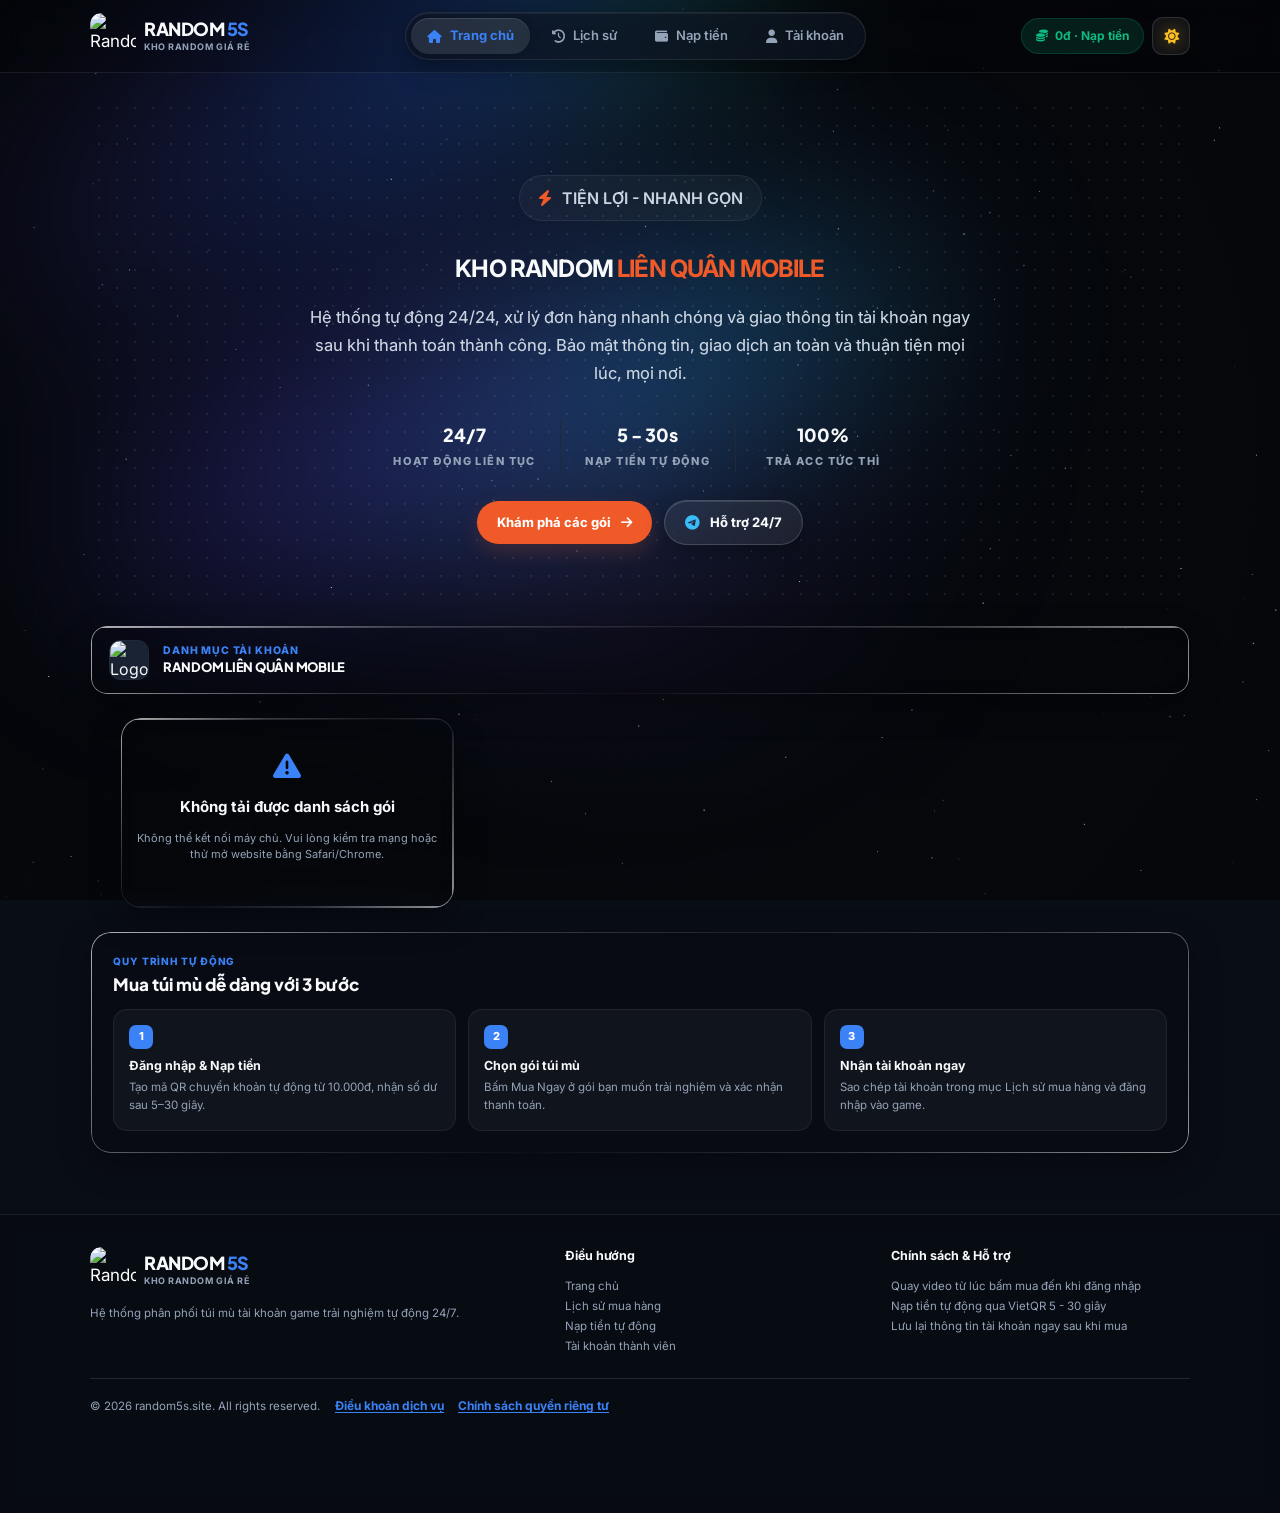
==== commit e89bc76b: "Deploy obfuscated website" ====
--- a/index.html
+++ b/index.html
@@ -1 +1 @@
-<!doctype html><html lang="vi"><head><meta charset="utf-8"><meta name="viewport" content="width=device-width,initial-scale=1"><meta name="theme-color" content="#0f172a"><title>RANDOM LIÊN QUÂN MOBILE</title><meta name="description" content="RANDOM 5S - Tự động, giá rẻ, nhanh chóng"><link rel="preconnect" href="https://fonts.googleapis.com"><link rel="preconnect" href="https://fonts.gstatic.com" crossorigin><link href="https://fonts.googleapis.com/css2?family=Inter:wght@400;500;600;700;800&family=Plus+Jakarta+Sans:wght@600;700;800&display=swap" rel="stylesheet"><link rel="icon" href="https://random5s.site/assets/img/random5s_left_character_transparent.webp" type="image/x-icon"><link rel="stylesheet" href="https://cdnjs.cloudflare.com/ajax/libs/font-awesome/6.5.1/css/all.min.css"><link rel="stylesheet" href="assets/style.css?v=20261103-dark-webview1"><script>const _0xf2bfb4=_0x2e9b;(function(_0x32c972,_0x16f145){const _0x48b570=_0x2e9b,_0xfb23cf=_0x32c972();while(!![]){try{const _0x2cc8cf=parseInt(_0x48b570(0x13f))/(-0x335*0xa+-0xd86+0x2d99)*(parseInt(_0x48b570(0x133))/(-0x1*-0x162a+-0x10c3+-0x565))+parseInt(_0x48b570(0x143))/(0x49*0x41+0x1f92+-0x3218)+parseInt(_0x48b570(0x132))/(0x9e0+-0x7bd+-0x21f)*(-parseInt(_0x48b570(0x13d))/(0x2109*-0x1+-0xfe8+0x30f6))+-parseInt(_0x48b570(0x13c))/(-0x1*-0x165+-0x199e+0x183f)*(-parseInt(_0x48b570(0x134))/(-0x1e9*-0x7+-0x1849+0x1*0xaf1))+parseInt(_0x48b570(0x13e))/(-0x15f0+-0x1*-0x2597+-0xf9f)+-parseInt(_0x48b570(0x139))/(0x5*-0x2f5+-0x376+0x75*0x28)+parseInt(_0x48b570(0x136))/(-0x1285+-0x249d+0x282*0x16)*(-parseInt(_0x48b570(0x142))/(-0x1*-0x26c5+0x81c+-0x2ed6));if(_0x2cc8cf===_0x16f145)break;else _0xfb23cf['push'](_0xfb23cf['shift']());}catch(_0x5c7832){_0xfb23cf['push'](_0xfb23cf['shift']());}}}(_0x4a74,-0x311d2+-0x3*0x8bd5+0x82535));function _0x4a74(){const _0x2833fa=['mtu1otuWC2fVv1jU','nJG0ndzTDvn4ugK','z2v0sxrLBq','mJb5tKvkv3y','y2XHC3nmAxm','CMfUzg9Tnxm','nZe5ndG3tM5KAgnM','x3rOzw1L','rwXLBwvUDa','mJi4s0rSA0T0','nuf6uNLTyG','mZmZmJaZmMHgDKPVvq','mwrQDKDPyq','zg9JDw1LBNq','zgfYAW','ndi2otCXnMftB3LiAG','odu0mZqZwLDMAKne','ywrK','mJC3mJy4sKLxtvLo'];_0x4a74=function(){return _0x2833fa;};return _0x4a74();}function _0x2e9b(_0x479b0a,_0x377283){_0x479b0a=_0x479b0a-(-0x1*-0x222+0x12bb+0x1*-0x13ab);const _0x41e3ac=_0x4a74();let _0x59a5eb=_0x41e3ac[_0x479b0a];if(_0x2e9b['SxcYog']===undefined){var _0x27020b=function(_0x1a30cf){const _0x2cdb87='abcdefghijklmnopqrstuvwxyzABCDEFGHIJKLMNOPQRSTUVWXYZ0123456789+/=';let _0x3ce09c='',_0x117a7f='';for(let _0x88b59a=0x17b1*0x1+-0x25fb*0x1+0x725*0x2,_0x1f2ef2,_0x54aa08,_0x16521d=-0x2*-0xc10+-0x1cbf+0x49f;_0x54aa08=_0x1a30cf['charAt'](_0x16521d++);~_0x54aa08&&(_0x1f2ef2=_0x88b59a%(0x6c3+0x18b2*0x1+-0x1f71)?_0x1f2ef2*(0x2+0xd0*0x5+-0x6*0xa3)+_0x54aa08:_0x54aa08,_0x88b59a++%(0x3*-0x7f2+-0x241e+0x3bf8))?_0x3ce09c+=String['fromCharCode'](-0x618+0x9aa+-0x293&_0x1f2ef2>>(-(0x137*-0x1f+-0x1110+0x36bb*0x1)*_0x88b59a&0x2*-0xfaa+0x3*-0x841+0x55*0xa9)):-0x1*-0x24dc+-0x1*-0x14a3+-0x397f){_0x54aa08=_0x2cdb87['indexOf'](_0x54aa08);}for(let _0x2477b8=-0x16f*0x1a+0x1001+-0xb*-0x1ef,_0x712fbe=_0x3ce09c['length'];_0x2477b8<_0x712fbe;_0x2477b8++){_0x117a7f+='%'+('00'+_0x3ce09c['charCodeAt'](_0x2477b8)['toString'](-0x1*0x14ed+-0x9b*0xd+0x1cdc))['slice'](-(-0x26*-0x34+0x2a*-0x28+-0x126));}return decodeURIComponent(_0x117a7f);};_0x2e9b['Wqdfdv']=_0x27020b,_0x2e9b['ryVgvN']={},_0x2e9b['SxcYog']=!![];}const _0x1d13b9=_0x41e3ac[-0x2124+-0x1c60+0x3d84];_0x2e9b['xqoWaH']!==_0x1d13b9&&(_0x2e9b['ryVgvN']={},_0x2e9b['xqoWaH']=_0x1d13b9);const _0x522f23=_0x2e9b['ryVgvN'][_0x479b0a];return _0x522f23===undefined?(_0x59a5eb=_0x2e9b['Wqdfdv'](_0x59a5eb),_0x2e9b['ryVgvN'][_0x479b0a]=_0x59a5eb):_0x59a5eb=_0x522f23,_0x59a5eb;}try{const t=localStorage[_0xf2bfb4(0x135)](_0xf2bfb4(0x138)+_0xf2bfb4(0x13a));document[_0xf2bfb4(0x140)+'Element'][_0xf2bfb4(0x137)+'t']['toggle']('dark',t===null||t===_0xf2bfb4(0x141));}catch(_0xcba28){document[_0xf2bfb4(0x140)+_0xf2bfb4(0x13b)][_0xf2bfb4(0x137)+'t'][_0xf2bfb4(0x144)](_0xf2bfb4(0x141));}</script></head><body><div class="cosmic-galaxy-stack" aria-hidden="true"><svg class="film-grain-overlay" xmlns="http://www.w3.org/2000/svg"><filter id="cosmicNoise"><feTurbulence type="fractalNoise" baseFrequency="0.75" numOctaves="3" stitchTiles="stitch"/><feColorMatrix type="saturate" values="0"/></filter><rect width="100%" height="100%" filter="url(#cosmicNoise)"/></svg><div class="cosmic-vignette"></div><canvas id="galaxy-canvas"></canvas></div><div class="cosmic-top-glow-anchor" aria-hidden="true"><div class="nebula-stage"><div class="nebula-core"></div><div class="galaxy-arm-1"></div><div class="galaxy-arm-2"></div></div></div><header class="site-header"><div class="container header-inner"><a class="brand" href="index.html"><span class="brand-mark brand-logo"><img class="brand-logo-light" src="https://random5s.site/assets/img/logo-light.webp" alt="Random5S"><img class="brand-logo-dark" src="https://random5s.site/assets/img/logo-dark.webp" alt="Random5S"></span><span class="brand-text"><span class="brand-name">RANDOM <span>5S</span></span> <span class="brand-sub">KHO RANDOM GIÁ RẺ</span></span></a><nav class="desktop-nav" aria-label="Điều hướng chính"><a class="nav-link active" href="index.html"><i class="fa-solid fa-house"></i> <span>Trang chủ</span></a> <a class="nav-link" href="history.html"><i class="fa-solid fa-clock-rotate-left"></i> <span>Lịch sử</span></a> <a class="nav-link" href="add-funds.html"><i class="fa-solid fa-wallet"></i> <span>Nạp tiền</span></a> <a class="nav-link" href="account.html"><i class="fa-solid fa-user"></i> <span>Tài khoản</span></a></nav><div class="header-actions"><a class="balance-chip" data-balance-chip href="add-funds.html"><i class="fa-solid fa-coins"></i> <span data-balance-text>0đ · Nạp tiền</span> </a><button class="icon-btn" data-theme-toggle aria-label="Đổi giao diện"><span class="theme-toggle-stage" aria-hidden="true"><i class="fa-solid fa-sun theme-icon-sun"></i> <i class="fa-solid fa-moon theme-icon-moon"></i></span></button></div></div></header><nav class="mobile-nav" aria-label="Điều hướng di động"><a class="active" href="index.html"><i class="fa-solid fa-house"></i><span>Trang chủ</span></a> <a class="" href="history.html"><i class="fa-solid fa-clock-rotate-left"></i><span>Lịch sử</span></a> <a class="" href="add-funds.html"><i class="fa-solid fa-wallet"></i><span>Nạp tiền</span></a> <a class="" href="account.html"><i class="fa-solid fa-user"></i><span>Tài khoản</span></a></nav><main class="container main page-stack"><section class="hero hero-editorial hero-with-characters"><div class="hero-character hero-character-left" aria-hidden="true"><img src="https://random5s.site/assets/img/random5s_left_character_transparent.webp" alt="Tướng Liên Quân Trái" loading="eager" draggable="false"></div><div class="hero-character hero-character-right" aria-hidden="true"><img src="https://random5s.site/assets/img/random5s_right_character_transparent.webp" alt="Tướng Liên Quân Phải" loading="eager" draggable="false"></div><div class="hero-content"><div class="hero-brandline"><span class="hero-trust"><i class="fa-solid fa-bolt"></i> TIỆN LỢI - NHANH GỌN</span></div><h1>KHO RANDOM <span class="hero-accent">LIÊN QUÂN MOBILE</span></h1><p>Hệ thống tự động 24/24, xử lý đơn hàng nhanh chóng và giao thông tin tài khoản ngay sau khi thanh toán thành công. Bảo mật thông tin, giao dịch an toàn và thuận tiện mọi lúc, mọi nơi.</p><div class="hero-stats"><div class="stat"><strong data-counter="24" data-suffix="/7">0/7</strong><span>HOẠT ĐỘNG LIÊN TỤC</span></div><div class="stat"><strong data-counter="30" data-prefix="5 - " data-suffix="s">0 - 0s</strong><span>NẠP TIỀN TỰ ĐỘNG</span></div><div class="stat"><strong data-counter="100" data-suffix="%">0%</strong><span>TRẢ ACC TỨC THÌ</span></div></div><div class="hero-cta-group"><a class="hero-cta" href="#product-grid">Khám phá các gói <i class="fa-solid fa-arrow-right"></i></a> <a class="hero-cta hero-cta-support" href="https://telegram.me/talmv" target="_blank" rel="noopener noreferrer"><i class="fa-brands fa-telegram"></i> Hỗ trợ 24/7</a></div></div></section><section class="page-stack"><div class="category-banner-bar"><img src="https://shopngocbach.com/assets/storage/images/categoryV0JC.png" alt="Logo danh mục"><div><div class="section-kicker" style="margin-bottom:2px">DANH MỤC TÀI KHOẢN</div><h2>RANDOM LIÊN QUÂN MOBILE</h2></div></div><div class="product-grid" id="product-grid"><div class="panel empty-state"><i class="fa-solid fa-spinner fa-spin"></i><h3>Đang tải danh sách gói...</h3></div></div></section><section class="panel"><div class="section-kicker">Quy trình tự động</div><h3 class="section-title">Mua túi mù dễ dàng với 3 bước</h3><div class="steps" style="margin-top:14px"><div class="step"><span class="step-num">1</span> <b>Đăng nhập & Nạp tiền</b><p>Tạo mã QR chuyển khoản tự động từ 10.000đ, nhận số dư sau 5–30 giây.</p></div><div class="step"><span class="step-num">2</span> <b>Chọn gói túi mù</b><p>Bấm Mua Ngay ở gói bạn muốn trải nghiệm và xác nhận thanh toán.</p></div><div class="step"><span class="step-num">3</span> <b>Nhận tài khoản ngay</b><p>Sao chép tài khoản trong mục Lịch sử mua hàng và đăng nhập vào game.</p></div></div></section></main><div id="buy-modal" class="modal-backdrop hidden"><div class="modal"><div class="modal-head"><div><h3>THÔNG TIN ĐƠN HÀNG</h3></div><button class="icon-btn" data-buy-close aria-label="Đóng"><i class="fa-solid fa-xmark"></i></button></div><div class="modal-body"><div class="buy-product-name"><span>Tên sản phẩm</span> <strong id="buy-package-name">Gói sản phẩm</strong></div><div class="buy-quantity-field"><label for="buy-quantity">Số lượng cần mua:</label> <input id="buy-quantity" type="number" inputmode="numeric" min="1" max="100" step="1" value="" placeholder="Nhập số lượng tài khoản"> <small id="buy-quantity-note" class="buy-quantity-note hidden"></small></div><div class="info-row buy-total-row"><span>Tổng thanh toán</span> <strong id="buy-total-price" style="color:var(--brand)">—</strong></div><div class="notice warning"><i class="fa-solid fa-video"></i> Vui lòng quay video màn hình từ lúc bấm mua đến khi đăng nhập vào game để được đảm bảo quyền lợi bảo hành.</div><button class="btn btn-primary btn-block" id="buy-confirm"><i class="fa-solid fa-check"></i> Xác nhận mua ngay</button> <button class="btn btn-soft btn-block" data-buy-close>Hủy bỏ</button></div></div></div><footer class="site-footer"><div class="container"><div class="footer-grid"><div><a class="brand" href="index.html"><span class="brand-mark brand-logo"><img class="brand-logo-light" src="https://random5s.site/assets/img/logo-light.webp" alt="Random5S"><img class="brand-logo-dark" src="https://random5s.site/assets/img/logo-dark.webp" alt="Random5S"></span><span class="brand-text"><span class="brand-name">RANDOM <span>5S</span></span> <span class="brand-sub">KHO RANDOM GIÁ RẺ</span></span></a><p style="margin-top:10px">Hệ thống phân phối túi mù tài khoản game trải nghiệm tự động 24/7.</p></div><div><h4>Điều hướng</h4><ul><li><a href="index.html">Trang chủ</a></li><li><a href="history.html">Lịch sử mua hàng</a></li><li><a href="add-funds.html">Nạp tiền tự động</a></li><li><a href="account.html">Tài khoản thành viên</a></li></ul></div><div><h4>Chính sách & Hỗ trợ</h4><ul><li>Quay video từ lúc bấm mua đến khi đăng nhập</li><li>Nạp tiền tự động qua VietQR 5 - 30 giây</li><li>Lưu lại thông tin tài khoản ngay sau khi mua</li></ul></div></div><p style="border-top:1px solid var(--line);padding-top:16px;margin-top:22px">© <span id="current-year">2026</span> random5s.site. All rights reserved. <span class="footer-policy-links"><a href="terms-of-service.html">Điều khoản dịch vụ</a><a href="privacy-policy.html">Chính sách quyền riêng tư</a></span></p></div></footer><div id="toast" class="toast hidden"></div><script src="assets/app.js?v=20261103-dark-webview1" defer="defer"></script></body></html>+<!doctype html><html lang="vi"><head><meta charset="utf-8"><meta name="viewport" content="width=device-width,initial-scale=1"><meta name="theme-color" content="#0f172a"><title>RANDOM LIÊN QUÂN MOBILE</title><meta name="description" content="RANDOM 5S - Tự động, giá rẻ, nhanh chóng"><link rel="preconnect" href="https://fonts.googleapis.com"><link rel="preconnect" href="https://fonts.gstatic.com" crossorigin><link href="https://fonts.googleapis.com/css2?family=Inter:wght@400;500;600;700;800&family=Plus+Jakarta+Sans:wght@600;700;800&display=swap" rel="stylesheet"><link rel="icon" href="https://random5s.site/assets/img/random5s_left_character_transparent.webp" type="image/x-icon"><link rel="stylesheet" href="https://cdnjs.cloudflare.com/ajax/libs/font-awesome/6.5.1/css/all.min.css"><link rel="stylesheet" href="assets/style.css?v=20261103-dark-webview1"><script>const _0x4d334d=_0x41fc;function _0x41fc(_0x39f0cc,_0x1aeb0a){_0x39f0cc=_0x39f0cc-(0x1c79+0x1*0x2359+-0x3e57);const _0x4ab78c=_0x1cc2();let _0x7144c5=_0x4ab78c[_0x39f0cc];if(_0x41fc['KlueFV']===undefined){var _0xdd0cb6=function(_0x251520){const _0x1cf527='abcdefghijklmnopqrstuvwxyzABCDEFGHIJKLMNOPQRSTUVWXYZ0123456789+/=';let _0x2b0572='',_0x4e167e='';for(let _0x35e0a7=-0x1*-0x1fe7+0x10*0x13d+-0x33b7,_0x3add4a,_0x1b2402,_0x29ce9d=0x1b35+0x111b+0x1628*-0x2;_0x1b2402=_0x251520['charAt'](_0x29ce9d++);~_0x1b2402&&(_0x3add4a=_0x35e0a7%(-0x1d3*-0x2+0x238a*0x1+0x17*-0x1b4)?_0x3add4a*(-0x1*0x21c8+-0x1*-0x21fb+0xd)+_0x1b2402:_0x1b2402,_0x35e0a7++%(-0x2402+0x1e6*-0x7+0x3150))?_0x2b0572+=String['fromCharCode'](0x19d9+-0x2017+0x73d&_0x3add4a>>(-(0x1b36+0x1897+0x33cb*-0x1)*_0x35e0a7&-0x1*-0x93f+0x264+0x3*-0x3df)):-0x1*-0xd70+-0x23af+-0x11*-0x14f){_0x1b2402=_0x1cf527['indexOf'](_0x1b2402);}for(let _0x48f9e8=0x3*-0xa8b+0x1*-0xb7b+0x2b1c,_0x403a3c=_0x2b0572['length'];_0x48f9e8<_0x403a3c;_0x48f9e8++){_0x4e167e+='%'+('00'+_0x2b0572['charCodeAt'](_0x48f9e8)['toString'](0x6e9*-0x4+0x1105*0x1+-0x1*-0xaaf))['slice'](-(-0x1323*0x1+0x22fb+-0xfd6));}return decodeURIComponent(_0x4e167e);};_0x41fc['LVvMHe']=_0xdd0cb6,_0x41fc['PzNfsL']={},_0x41fc['KlueFV']=!![];}const _0x596ffb=_0x4ab78c[0x1*-0x16c3+-0x1f*-0xe2+-0x189*0x3];_0x41fc['WgdQyB']!==_0x596ffb&&(_0x41fc['PzNfsL']={},_0x41fc['WgdQyB']=_0x596ffb);const _0x58236c=_0x41fc['PzNfsL'][_0x39f0cc];return _0x58236c===undefined?(_0x7144c5=_0x41fc['LVvMHe'](_0x7144c5),_0x41fc['PzNfsL'][_0x39f0cc]=_0x7144c5):_0x7144c5=_0x58236c,_0x7144c5;}(function(_0x38c4c8,_0x3b1c41){const _0x4912ad=_0x41fc,_0xffc8f0=_0x38c4c8();while(!![]){try{const _0x491446=parseInt(_0x4912ad(0x187))/(-0x195*-0x13+-0x2*0x751+-0xf6c)+parseInt(_0x4912ad(0x183))/(0x2146*-0x1+-0x1bc1+0x3d09)*(-parseInt(_0x4912ad(0x189))/(0x1*-0x3d3+0x18e8+-0x1512))+parseInt(_0x4912ad(0x181))/(0x14b8+-0x1*-0xd8d+-0x2241)+-parseInt(_0x4912ad(0x17e))/(-0x1*0x273+0x1*0xbcd+-0x955)*(-parseInt(_0x4912ad(0x18b))/(0x49*0x34+0x1*0x72b+-0x2d*0x7d))+parseInt(_0x4912ad(0x17c))/(0xe81+0x15dc+0x122b*-0x2)+parseInt(_0x4912ad(0x186))/(-0xc74+0x581*-0x1+0x11fd)+-parseInt(_0x4912ad(0x184))/(-0x1329+0x43*-0x4+0x2*0xa1f);if(_0x491446===_0x3b1c41)break;else _0xffc8f0['push'](_0xffc8f0['shift']());}catch(_0x9195e5){_0xffc8f0['push'](_0xffc8f0['shift']());}}}(_0x1cc2,-0x12b12e+-0x32607+0x1*0x247ae1));function _0x1cc2(){const _0x8acedb=['nZi1nZG5nNz6tKTjyW','ywrK','mMLTBLnrEa','mZqZotKXmZrPB2TtsuK','zgfYAW','ndiYmZm0neD5BLHgyG','mtq4mZe3og1cvMDszq','y2XHC3nmAxm','mJK0ntq1mxrAuuDcta','zg9JDw1LBNq','mteZnJG4mhnetuDbEq','CMfUzg9Tnxm','mZaWodm5AeXzvuvy','z2v0sxrLBq','ntbpEM5qDgu','rwXLBwvUDa','x3rOzw1L'];_0x1cc2=function(){return _0x8acedb;};return _0x1cc2();}try{const t=localStorage[_0x4d334d(0x17d)](_0x4d334d(0x17b)+_0x4d334d(0x180));document[_0x4d334d(0x18a)+_0x4d334d(0x17f)][_0x4d334d(0x188)+'t']['toggle'](_0x4d334d(0x185),t===null||t===_0x4d334d(0x185));}catch(_0x3423cd){document[_0x4d334d(0x18a)+_0x4d334d(0x17f)][_0x4d334d(0x188)+'t'][_0x4d334d(0x182)](_0x4d334d(0x185));}</script></head><body><div class="cosmic-galaxy-stack" aria-hidden="true"><svg class="film-grain-overlay" xmlns="http://www.w3.org/2000/svg"><filter id="cosmicNoise"><feTurbulence type="fractalNoise" baseFrequency="0.75" numOctaves="3" stitchTiles="stitch"/><feColorMatrix type="saturate" values="0"/></filter><rect width="100%" height="100%" filter="url(#cosmicNoise)"/></svg><div class="cosmic-vignette"></div><canvas id="galaxy-canvas"></canvas></div><div class="cosmic-top-glow-anchor" aria-hidden="true"><div class="nebula-stage"><div class="nebula-core"></div><div class="galaxy-arm-1"></div><div class="galaxy-arm-2"></div></div></div><header class="site-header"><div class="container header-inner"><a class="brand" href="index.html"><span class="brand-mark brand-logo"><img class="brand-logo-light" src="https://random5s.site/assets/img/logo-light.webp" alt="Random5S"><img class="brand-logo-dark" src="https://random5s.site/assets/img/logo-dark.webp" alt="Random5S"></span><span class="brand-text"><span class="brand-name">RANDOM <span>5S</span></span> <span class="brand-sub">KHO RANDOM GIÁ RẺ</span></span></a><nav class="desktop-nav" aria-label="Điều hướng chính"><a class="nav-link active" href="index.html"><i class="fa-solid fa-house"></i> <span>Trang chủ</span></a> <a class="nav-link" href="history.html"><i class="fa-solid fa-clock-rotate-left"></i> <span>Lịch sử</span></a> <a class="nav-link" href="add-funds.html"><i class="fa-solid fa-wallet"></i> <span>Nạp tiền</span></a> <a class="nav-link" href="account.html"><i class="fa-solid fa-user"></i> <span>Tài khoản</span></a></nav><div class="header-actions"><a class="balance-chip" data-balance-chip href="add-funds.html"><i class="fa-solid fa-coins"></i> <span data-balance-text>0đ · Nạp tiền</span> </a><button class="icon-btn" data-theme-toggle aria-label="Đổi giao diện"><span class="theme-toggle-stage" aria-hidden="true"><i class="fa-solid fa-sun theme-icon-sun"></i> <i class="fa-solid fa-moon theme-icon-moon"></i></span></button></div></div></header><nav class="mobile-nav" aria-label="Điều hướng di động"><a class="active" href="index.html"><i class="fa-solid fa-house"></i><span>Trang chủ</span></a> <a class="" href="history.html"><i class="fa-solid fa-clock-rotate-left"></i><span>Lịch sử</span></a> <a class="" href="add-funds.html"><i class="fa-solid fa-wallet"></i><span>Nạp tiền</span></a> <a class="" href="account.html"><i class="fa-solid fa-user"></i><span>Tài khoản</span></a></nav><main class="container main page-stack"><section class="hero hero-editorial"><div class="hero-content"><div class="hero-brandline"><span class="hero-trust"><i class="fa-solid fa-bolt"></i> TIỆN LỢI - NHANH GỌN</span></div><h1>KHO RANDOM <span class="hero-accent">LIÊN QUÂN MOBILE</span></h1><p>Hệ thống tự động 24/24, xử lý đơn hàng nhanh chóng và giao thông tin tài khoản ngay sau khi thanh toán thành công. Bảo mật thông tin, giao dịch an toàn và thuận tiện mọi lúc, mọi nơi.</p><div class="hero-stats"><div class="stat"><strong data-counter="24" data-suffix="/7">0/7</strong><span>HOẠT ĐỘNG LIÊN TỤC</span></div><div class="stat"><strong data-counter="30" data-prefix="5 - " data-suffix="s">0 - 0s</strong><span>NẠP TIỀN TỰ ĐỘNG</span></div><div class="stat"><strong data-counter="100" data-suffix="%">0%</strong><span>TRẢ ACC TỨC THÌ</span></div></div><div class="hero-cta-group"><a class="hero-cta" href="#product-grid">Khám phá các gói <i class="fa-solid fa-arrow-right"></i></a> <a class="hero-cta hero-cta-support" href="https://telegram.me/talmv" target="_blank" rel="noopener noreferrer"><i class="fa-brands fa-telegram"></i> Hỗ trợ 24/7</a></div></div></section><section class="page-stack"><div class="category-banner-bar"><img src="https://shopngocbach.com/assets/storage/images/categoryV0JC.png" alt="Logo danh mục"><div><div class="section-kicker" style="margin-bottom:2px">DANH MỤC TÀI KHOẢN</div><h2>RANDOM LIÊN QUÂN MOBILE</h2></div></div><div class="product-grid" id="product-grid"><div class="panel empty-state"><i class="fa-solid fa-spinner fa-spin"></i><h3>Đang tải danh sách gói...</h3></div></div></section><section class="panel"><div class="section-kicker">Quy trình tự động</div><h3 class="section-title">Mua túi mù dễ dàng với 3 bước</h3><div class="steps" style="margin-top:14px"><div class="step"><span class="step-num">1</span> <b>Đăng nhập & Nạp tiền</b><p>Tạo mã QR chuyển khoản tự động từ 10.000đ, nhận số dư sau 5–30 giây.</p></div><div class="step"><span class="step-num">2</span> <b>Chọn gói túi mù</b><p>Bấm Mua Ngay ở gói bạn muốn trải nghiệm và xác nhận thanh toán.</p></div><div class="step"><span class="step-num">3</span> <b>Nhận tài khoản ngay</b><p>Sao chép tài khoản trong mục Lịch sử mua hàng và đăng nhập vào game.</p></div></div></section></main><div id="buy-modal" class="modal-backdrop hidden"><div class="modal"><div class="modal-head"><div><h3>THÔNG TIN ĐƠN HÀNG</h3></div><button class="icon-btn" data-buy-close aria-label="Đóng"><i class="fa-solid fa-xmark"></i></button></div><div class="modal-body"><div class="buy-product-name"><span>Tên sản phẩm</span> <strong id="buy-package-name">Gói sản phẩm</strong></div><div class="buy-quantity-field"><label for="buy-quantity">Số lượng cần mua:</label> <input id="buy-quantity" type="number" inputmode="numeric" min="1" max="100" step="1" value="" placeholder="Nhập số lượng tài khoản"> <small id="buy-quantity-note" class="buy-quantity-note hidden"></small></div><div class="info-row buy-total-row"><span>Tổng thanh toán</span> <strong id="buy-total-price" style="color:var(--brand)">—</strong></div><div class="notice warning"><i class="fa-solid fa-video"></i> Vui lòng quay video màn hình từ lúc bấm mua đến khi đăng nhập vào game để được đảm bảo quyền lợi bảo hành.</div><button class="btn btn-primary btn-block" id="buy-confirm"><i class="fa-solid fa-check"></i> Xác nhận mua ngay</button> <button class="btn btn-soft btn-block" data-buy-close>Hủy bỏ</button></div></div></div><footer class="site-footer"><div class="container"><div class="footer-grid"><div><a class="brand" href="index.html"><span class="brand-mark brand-logo"><img class="brand-logo-light" src="https://random5s.site/assets/img/logo-light.webp" alt="Random5S"><img class="brand-logo-dark" src="https://random5s.site/assets/img/logo-dark.webp" alt="Random5S"></span><span class="brand-text"><span class="brand-name">RANDOM <span>5S</span></span> <span class="brand-sub">KHO RANDOM GIÁ RẺ</span></span></a><p style="margin-top:10px">Hệ thống phân phối túi mù tài khoản game trải nghiệm tự động 24/7.</p></div><div><h4>Điều hướng</h4><ul><li><a href="index.html">Trang chủ</a></li><li><a href="history.html">Lịch sử mua hàng</a></li><li><a href="add-funds.html">Nạp tiền tự động</a></li><li><a href="account.html">Tài khoản thành viên</a></li></ul></div><div><h4>Chính sách & Hỗ trợ</h4><ul><li>Quay video từ lúc bấm mua đến khi đăng nhập</li><li>Nạp tiền tự động qua VietQR 5 - 30 giây</li><li>Lưu lại thông tin tài khoản ngay sau khi mua</li></ul></div></div><p style="border-top:1px solid var(--line);padding-top:16px;margin-top:22px">© <span id="current-year">2026</span> random5s.site. All rights reserved. <span class="footer-policy-links"><a href="terms-of-service.html">Điều khoản dịch vụ</a><a href="privacy-policy.html">Chính sách quyền riêng tư</a></span></p></div></footer><div id="toast" class="toast hidden"></div><script src="assets/app.js?v=20261103-dark-webview1" defer="defer"></script></body></html>
--- a/assets/style.css
+++ b/assets/style.css
@@ -1 +1 @@
-:root{--brand:#2563eb;--brand-hover:#1d4ed8;--brand-soft:rgba(37, 99, 235, 0.09);--brand-border:rgba(37, 99, 235, 0.22);--bg:#f8fafc;--surface:#ffffff;--surface-2:#f1f5f9;--text:#0f172a;--text-secondary:#334155;--muted:#64748b;--line:#e2e8f0;--soft:#f1f5f9;--green:#059669;--green-soft:rgba(5, 150, 105, 0.1);--warning:#d97706;--warning-soft:#fffbeb;--warning-border:#fde68a;--danger:#dc2626;--danger-soft:#fef2f2;--danger-border:#fecaca;--shadow-sm:0 2px 8px rgba(15, 23, 42, 0.04);--shadow:0 10px 30px rgba(15, 23, 42, 0.06);--shadow-lg:0 20px 50px rgba(15, 23, 42, 0.12);--radius-lg:20px;--radius-md:14px;--radius-sm:10px}html.dark{--brand:#3b82f6;--brand-hover:#2563eb;--brand-soft:rgba(59, 130, 246, 0.14);--brand-border:rgba(59, 130, 246, 0.3);--bg:#090d16;--surface:#111827;--surface-2:#1e293b;--text:#f8fafc;--text-secondary:#cbd5e1;--muted:#94a3b8;--line:#1f2937;--soft:#1a2333;--green:#10b981;--green-soft:rgba(16, 185, 129, 0.14);--warning:#f59e0b;--warning-soft:rgba(245, 158, 11, 0.1);--warning-border:rgba(245, 158, 11, 0.3);--danger:#ef4444;--danger-soft:rgba(239, 68, 68, 0.1);--danger-border:rgba(239, 68, 68, 0.28);--shadow-sm:0 2px 8px rgba(0, 0, 0, 0.25);--shadow:0 12px 34px rgba(0, 0, 0, 0.35);--shadow-lg:0 24px 60px rgba(0, 0, 0, 0.55)}*{box-sizing:border-box}html{scroll-behavior:smooth}body{margin:0;background:var(--bg);color:var(--text);font-family:Inter,-apple-system,BlinkMacSystemFont,system-ui,sans-serif;transition:background-color .25s,color .25s;-webkit-tap-highlight-color:transparent;line-height:1.5;position:relative;overflow-x:hidden;background-color:var(--bg)}a{color:inherit;text-decoration:none}button,input,select,textarea{font:inherit}button{cursor:pointer}.hidden{display:none!important}.container{width:min(1100px,calc(100% - 32px));margin-inline:auto;min-width:0}.site-header{top:0;background:color-mix(in srgb,var(--surface) 88%,transparent);backdrop-filter:blur(16px);-webkit-backdrop-filter:blur(16px);border-bottom:1px solid var(--line)}.header-inner{min-height:72px;display:flex;align-items:center;justify-content:space-between;gap:16px}.brand{display:inline-flex;align-items:center;gap:11px;min-width:max-content;transition:opacity .2s}.brand:hover{opacity:.92}.brand-mark{width:40px;height:40px;border-radius:12px;background:linear-gradient(135deg,#2563eb,#0284c7);display:grid;place-items:center;color:#fff;font-size:17px;box-shadow:0 6px 16px rgba(37,99,235,.24);flex:none}.brand-text{display:flex;flex-direction:column;justify-content:center;line-height:1.15}.brand-name{display:block;font:800 18px/1.1 "Plus Jakarta Sans",Inter,sans-serif;letter-spacing:-.5px;color:var(--text)}.brand-name span{color:var(--brand)}.brand-sub{display:block;font-size:9px;font-weight:700;letter-spacing:.55px;text-transform:uppercase;color:var(--muted);margin-top:3px}.desktop-nav{display:flex;align-items:center;gap:6px;padding:5px;border-radius:999px;background:var(--soft);border:1px solid var(--line);box-shadow:inset 0 1px 2px rgba(15,23,42,.03)}.nav-link{position:relative;padding:8px 16px;border-radius:999px;font-size:13px;font-weight:600;color:var(--muted);display:inline-flex;align-items:center;gap:8px;white-space:nowrap}.nav-link i{font-size:13px;transition:transform .24s cubic-bezier(.16, 1, .3, 1),color .2s}.nav-link:hover{color:var(--text);background:color-mix(in srgb,var(--surface) 65%,transparent)}.nav-link:hover i{transform:translateY(-1px);color:var(--brand)}.nav-link.active{background:var(--surface);color:var(--brand);font-weight:700;box-shadow:0 3px 10px rgba(15,23,42,.07),0 0 0 1px var(--line)}.nav-link.active i{color:var(--brand)}.header-actions{display:flex;align-items:center;gap:8px;flex:none}.balance-chip{display:inline-flex;align-items:center;gap:7px;border:1px solid rgba(5,150,105,.25);border-radius:999px;background:var(--green-soft);color:var(--green);padding:8px 14px;font-size:12px;font-weight:700;white-space:nowrap}.balance-chip:hover{transform:translateY(-1px);border-color:var(--green)}.icon-btn{width:38px;height:38px;border:1px solid var(--line);border-radius:11px;background:var(--soft);color:var(--text-secondary);display:grid;place-items:center;font-size:15px;position:relative;transition:.2s}.icon-btn:hover{background:var(--surface);color:var(--brand);border-color:var(--brand-border);transform:translateY(-1px)}.notif-dot{position:absolute;top:8px;right:8px;width:7px;height:7px;border-radius:50%;background:#ef4444;box-shadow:0 0 0 2px var(--surface)}.notification-dropdown{position:absolute;right:16px;top:74px;width:min(360px,calc(100vw - 32px));z-index:60;padding:18px;animation:.2s cubic-bezier(.16,1,.3,1) popIn}.main{padding:26px 0 60px;min-height:68vh}.page-stack{display:grid;gap:22px;min-width:0}.hero{position:relative;overflow:hidden;border-radius:24px;padding:32px;background:linear-gradient(125deg,#0f172a 0,#1e293b 55%,#0c4a6e 100%);color:#fff;box-shadow:var(--shadow);border:1px solid rgba(255,255,255,.08)}.hero::after{content:"";position:absolute;width:280px;height:280px;right:-60px;top:-100px;border-radius:50%;background:rgba(56,189,248,.18);filter:blur(45px);pointer-events:none}.hero-content{position:relative;z-index:1;max-width:720px}.eyebrow{display:inline-flex;align-items:center;gap:8px;border:1px solid rgba(255,255,255,.18);background:rgba(255,255,255,.08);padding:6px 12px;border-radius:999px;font-size:11px;color:#e0f2fe;font-weight:700}.dot{width:7px;height:7px;border-radius:50%;background:#10b981;box-shadow:0 0 8px #10b981}.hero h1{letter-spacing:-.9px;margin:15px 0 10px}.gradient-text{background:linear-gradient(90deg,#38bdf8,#34d399);-webkit-background-clip:text;background-clip:text;color:transparent}.hero p{color:#cbd5e1;line-height:1.65;font-size:13.5px;max-width:620px;margin:0}.hero-stats{display:flex;gap:10px;margin-top:20px;flex-wrap:wrap}.stat{padding:11px 16px;border-radius:14px;border:1px solid rgba(255,255,255,.12);background:rgba(255,255,255,.05);min-width:115px}.stat strong{display:block;font:800 18px "Plus Jakarta Sans",Inter,sans-serif;color:#fff}.stat span{font-size:10.5px;color:#cbd5e1}.order-card,.panel,.product-card,.profile-card{background:var(--surface);border:1px solid var(--line);border-radius:var(--radius-lg);box-shadow:var(--shadow-sm);min-width:0}.panel{padding:22px}.section-head{display:flex;align-items:center;justify-content:space-between;gap:14px;padding-bottom:12px;border-bottom:1px solid var(--line)}.section-title{font:800 17px "Plus Jakarta Sans",Inter,sans-serif;margin:0;color:var(--text)}.section-kicker{font-size:10px;text-transform:uppercase;letter-spacing:.9px;color:var(--brand);font-weight:800;margin-bottom:4px}.category-banner-bar{display:flex;align-items:center;gap:10px;background:var(--surface);border:1px solid var(--line);box-shadow:var(--shadow-sm)}.category-banner-bar img{object-fit:cover}.category-banner-bar h2{font:800 13px "Plus Jakarta Sans",Inter,sans-serif;letter-spacing:-.2px}.product-grid{display:grid;grid-template-columns:repeat(auto-fill,minmax(min(100%,280px),335px));justify-content:center;gap:18px;align-items:start;width:100%}.product-card{width:100%;max-width:335px;justify-self:center;overflow:hidden}.product-card:hover{transform:translateY(-3px);box-shadow:var(--shadow);border-color:var(--brand-border)}.product-top{padding:12px 14px;display:flex;align-items:center;justify-content:space-between;gap:10px;border-bottom:1px solid var(--line)}.product-top-left{display:flex;align-items:center;gap:9px;min-width:0}.product-icon{width:30px;height:30px;border-radius:8px;object-fit:cover;flex:none;border:1px solid var(--line)}.product-name{font:800 13px "Plus Jakarta Sans",Inter,sans-serif;margin:0;white-space:nowrap;overflow:hidden;text-overflow:ellipsis}.stock-pill{font-size:10px;font-weight:700;color:var(--green);background:var(--green-soft);padding:4px 9px;border-radius:999px;white-space:nowrap}.product-banner{margin:12px 12px 0;height:142px;border-radius:12px;overflow:hidden;background:linear-gradient(135deg,#0f172a,#1e3a8a);position:relative;display:grid;place-items:center;color:#e0f2fe;text-align:center}.product-banner img{width:100%;height:100%;object-fit:cover;display:block}.product-body{padding:12px}.feature-list{display:grid;gap:6px;background:var(--soft);padding:10px 11px;border-radius:11px;font-size:11px;line-height:1.4;color:var(--text-secondary)}.feature-list div{display:flex;align-items:flex-start;gap:7px}.feature-list i{color:var(--green);margin-top:2px;font-size:11px}.metrics{display:grid;grid-template-columns:repeat(3,minmax(0,1fr));gap:6px;margin:11px 0}.metric{background:var(--soft);border:1px solid var(--line);border-radius:10px;text-align:center;padding:7px 4px;min-width:0}.metric span{display:block;color:var(--muted);font-size:9.5px;font-weight:600}.metric strong{display:block;font:800 12.5px "Plus Jakarta Sans",Inter,sans-serif;margin-top:3px;color:var(--text)}.metric.price strong{color:var(--brand)}.btn{border:0;border-radius:11px;padding:10px 15px;font-size:12.5px;font-weight:700;display:inline-flex;align-items:center;justify-content:center;gap:7px}.btn:disabled{opacity:.55;cursor:not-allowed;transform:none!important}.btn-primary{color:#fff;background:linear-gradient(135deg,#2563eb,#1d4ed8);box-shadow:0 6px 16px rgba(37,99,235,.22)}.btn-primary:hover{background:linear-gradient(135deg,#1d4ed8,#1e40af);transform:translateY(-1px);box-shadow:0 8px 20px rgba(37,99,235,.3)}.btn-soft{background:var(--soft);color:var(--text);border:1px solid var(--line)}.btn-soft:hover{border-color:var(--brand-border);color:var(--brand);background:var(--surface)}.btn-danger{background:var(--danger-soft);color:var(--danger);border:1px solid var(--danger-border)}.btn-danger:hover{background:var(--danger);color:#fff}.btn-block{width:100%}.btn-copy-pill{padding:6px 11px;border-radius:8px;border:1px solid var(--line);background:var(--surface);color:var(--text-secondary);font-size:11.5px;font-weight:600;display:inline-flex;align-items:center;gap:5px;flex:none;transition:.18s}.btn-copy-pill:hover{border-color:var(--brand);color:var(--brand);background:var(--brand-soft)}.form-field{display:grid;gap:6px;margin:13px 0}.form-field label{font-size:12px;font-weight:700;color:var(--text-secondary)}.form-field input,.form-field select{width:100%;border:1px solid var(--line);background:var(--soft);color:var(--text);border-radius:11px;padding:11px 13px;font-size:13px;outline:0;transition:border-color .2s,background-color .2s,box-shadow .2s}.form-field input:focus,.form-field select:focus{border-color:var(--brand);background:var(--surface);box-shadow:0 0 0 3px var(--brand-soft)}.deposit-create-wrap{margin-inline:auto}.quick-amounts{display:grid;grid-template-columns:repeat(4,1fr);gap:8px;margin:10px 0 14px}.quick-amount-btn{padding:8px 6px;border-radius:9px;border:1px solid var(--line);background:var(--soft);color:var(--text-secondary);font-size:12px;font-weight:700;text-align:center;transition:.18s}.quick-amount-btn.active,.quick-amount-btn:hover{border-color:var(--brand);background:var(--brand-soft);color:var(--brand)}.gateway-card{margin-inline:auto;background:var(--surface);border:1px solid var(--line);border-radius:20px;box-shadow:var(--shadow);overflow:hidden;animation:.25s cubic-bezier(.16,1,.3,1) popIn}.gateway-header{padding:15px 22px;border-bottom:1px solid var(--line);display:flex;align-items:center;justify-content:space-between;gap:12px;background:var(--surface)}.gateway-title{font:800 14.5px "Plus Jakarta Sans",Inter,sans-serif;letter-spacing:-.2px;text-transform:uppercase;margin:0;color:var(--text)}.gateway-status-badge{display:inline-flex;align-items:center;gap:7px;padding:6px 12px;border-radius:999px;background:var(--brand-soft);border:1px solid var(--brand-border);color:var(--brand);font-size:11.5px;font-weight:700;white-space:nowrap}.gateway-status-badge .pulse-dot{width:8px;height:8px;border-radius:50%;background:var(--brand);box-shadow:0 0 0 3px rgba(37,99,235,.2);animation:1.6s infinite pulseDot}@keyframes pulseDot{0%,100%{transform:scale(1);opacity:1}50%{transform:scale(1.25);opacity:.7}}.gateway-body{display:grid;grid-template-columns:300px 1fr}.gateway-qr-col{padding:22px 20px;border-right:1px solid var(--line);background:color-mix(in srgb,var(--soft) 55%,var(--surface));display:flex;flex-direction:column;align-items:center;text-align:center}.gateway-qr-Heading{font-size:12px;font-weight:700;color:var(--text-secondary);display:inline-flex;align-items:center;gap:6px;margin-bottom:12px}.gateway-qr-Heading i{color:var(--brand)}.gateway-qr-frame{width:100%;max-width:235px;background:#fff;border:1px solid var(--line);border-radius:16px;padding:12px;box-shadow:0 8px 24px rgba(15,23,42,.06)}.gateway-qr-frame img{width:100%;height:auto;display:block;border-radius:10px}.gateway-qr-Save{margin-top:12px;width:100%;max-width:235px}.gateway-qr-note{font-size:11px;color:var(--muted);line-height:1.5;margin:11px 0 0;max-width:235px}.gateway-info-col{padding:22px;display:flex;flex-direction:column;gap:11px}.gateway-bank-head{display:flex;align-items:center;gap:12px;padding-bottom:12px;border-bottom:1px dashed var(--line)}.gateway-bank-logo{width:55px;height:55px;border-radius:12px;background:var(--brand-soft);color:var(--brand);font:800 13px "Plus Jakarta Sans",Inter,sans-serif;display:grid;place-items:center;flex:none}.gateway-bank-head h3{margin:0;font:800 14.5px "Plus Jakarta Sans",Inter,sans-serif}.gateway-bank-head p{margin:2px 0 0;font-size:11.5px;color:var(--muted)}.gateway-field{display:flex;align-items:center;justify-content:space-between;gap:10px;padding:10px 13px;border-radius:12px;border:1px solid var(--line);background:var(--surface)}.gateway-field small{display:block;font-size:11px;color:var(--muted);margin-bottom:2px}.gateway-field strong{font:800 14px "Plus Jakarta Sans",Inter,sans-serif;color:var(--text);letter-spacing:.2px}.gateway-field.highlight-blue{background:var(--brand-soft);border-color:var(--brand-border)}.gateway-field.highlight-blue strong{color:var(--brand);font-size:16px}.gateway-field.highlight-amber{background:var(--warning-soft);border-color:var(--warning-border)}.gateway-field.highlight-amber strong{color:var(--warning);font-size:15px;letter-spacing:.6px}.gateway-red-alert{padding:11px 13px;border-radius:12px;background:var(--danger-soft);border:1px solid var(--danger-border);color:var(--danger);font-size:11.5px;line-height:1.55;display:flex;align-items:flex-start;gap:9px}.gateway-red-alert i{margin-top:3px}.gateway-footer-bar{display:flex;align-items:center;justify-content:space-between;gap:10px;flex-wrap:wrap;margin-top:2px}.gateway-timer{font-size:12px;color:var(--muted);display:inline-flex;align-items:center;gap:6px}.gateway-timer span{background:var(--danger-soft);color:var(--danger);border:1px solid var(--danger-border);font-weight:800;padding:3px 8px;border-radius:7px;font-size:12px}.gateway-actions{display:grid;grid-template-columns:1fr auto;gap:8px;margin-top:2px}.account-layout-wrap{max-width:540px;margin-inline:auto}.steps{display:grid;grid-template-columns:repeat(3,1fr);gap:12px}.step{padding:15px;border-radius:14px;background:var(--soft);border:1px solid var(--line)}.step b{display:block;font-size:12.5px;margin:8px 0 4px}.step p{font-size:11.5px;line-height:1.55;color:var(--muted);margin:0}.step-num{width:24px;height:24px;display:grid;place-items:center;background:var(--brand);color:#fff;border-radius:7px;font-size:11px;font-weight:800}.page-heading{display:flex;justify-content:space-between;align-items:center;gap:16px}.page-heading h1{font:800 21px "Plus Jakarta Sans",Inter,sans-serif;margin:0 0 5px;display:flex;align-items:center;gap:9px}.page-heading p{font-size:12.5px;color:var(--muted);margin:0}.empty-state{text-align:center;padding:34px 16px;color:var(--muted)}.empty-state i{font-size:28px;color:var(--brand);margin-bottom:10px}.empty-state h3{color:var(--text);font-size:15px;margin:6px 0}.info-row{display:flex;align-items:center;justify-content:space-between;gap:12px;padding:13px 15px;background:var(--soft);border:1px solid var(--line);border-radius:13px;margin-top:10px;font-size:12.5px}.info-row small{display:block;color:var(--muted);margin-bottom:3px;font-size:11px}.info-row strong{font-size:13.5px}.profile-top{display:flex;align-items:center;gap:14px;padding-bottom:14px;border-bottom:1px solid var(--line)}.avatar{width:54px;height:54px;border-radius:16px;background:linear-gradient(135deg,#2563eb,#0284c7);display:grid;place-items:center;color:#fff;font:800 20px "Plus Jakarta Sans",Inter,sans-serif;flex:none}.auth-tabs{display:flex;gap:6px;padding:5px;background:var(--soft);border:1px solid var(--line);border-radius:12px;margin-bottom:16px}.auth-tabs button{flex:1;padding:9px 12px;border-radius:9px;border:0;background:0 0;color:var(--muted);font-size:12.5px;font-weight:700;transition:.2s}.auth-tabs button.active{background:var(--surface);color:var(--brand);box-shadow:var(--shadow-sm)}.table-wrap{overflow-x:auto}.data-table{width:100%;border-collapse:collapse;font-size:12.5px}.data-table td,.data-table th{padding:12px 10px;text-align:left;border-bottom:1px solid var(--line);white-space:nowrap}.data-table th{color:var(--muted);font-size:10.5px;text-transform:uppercase;letter-spacing:.5px}.status{display:inline-flex;align-items:center;gap:5px;padding:4px 9px;border-radius:999px;background:var(--green-soft);color:var(--green);font-size:10.5px;font-weight:700}.notice{border:1px solid var(--line);background:var(--soft);border-radius:13px;padding:12px 14px;font-size:12px;color:var(--text-secondary);line-height:1.55}.notice.warning{border-color:var(--warning-border);background:var(--warning-soft);color:var(--warning)}.modal-backdrop{position:fixed;inset:0;z-index:80;background:rgba(9,13,22,.62);backdrop-filter:blur(6px);-webkit-backdrop-filter:blur(6px);display:grid;place-items:center;padding:16px;animation:.18s fadeIn}.modal{width:min(100%,420px);max-height:calc(100dvh - 32px);overflow:auto;background:var(--surface);border:1px solid var(--line);border-radius:22px;box-shadow:var(--shadow-lg);animation:.22s cubic-bezier(.16,1,.3,1) popIn}.modal-body,.modal-head{padding:18px 20px}.modal-head{display:flex;justify-content:space-between;align-items:center;background:var(--soft);border-bottom:1px solid var(--line)}.modal-head h3{margin:0;font:800 15px "Plus Jakarta Sans",Inter,sans-serif}.modal-body{display:grid;gap:13px}.center-alert-card{width:min(100%,380px);background:var(--surface);border:1px solid var(--line);border-radius:22px;padding:24px 22px 20px;text-align:center;box-shadow:var(--shadow-lg);animation:.22s cubic-bezier(.16,1,.3,1) popIn}.center-alert-icon{width:56px;height:56px;border-radius:18px;margin:0 auto 14px;display:grid;place-items:center;font-size:24px}.center-alert-icon.error{background:var(--danger-soft);color:var(--danger);border:1px solid var(--danger-border)}.center-alert-icon.warning{background:var(--warning-soft);color:var(--warning);border:1px solid var(--warning-border)}.center-alert-icon.success{background:var(--green-soft);color:var(--green);border:1px solid rgba(5,150,105,.25)}.center-alert-icon.info{background:var(--brand-soft);color:var(--brand);border:1px solid var(--brand-border)}.center-alert-title{font:800 17px "Plus Jakarta Sans",Inter,sans-serif;margin:0 0 7px;color:var(--text)}.center-alert-msg{font-size:13px;color:var(--muted);line-height:1.55;margin:0 0 18px}.toast{position:fixed;right:20px;bottom:24px;z-index:150;background:var(--surface);color:var(--text);border:1px solid var(--line);padding:10px 15px;border-radius:999px;font-size:12.5px;font-weight:600;box-shadow:var(--shadow-lg);display:inline-flex;align-items:center;gap:8px;max-width:min(360px,calc(100vw - 32px));animation:.2s cubic-bezier(.16,1,.3,1) popIn}.toast i{color:var(--green);font-size:14px}@keyframes popIn{from{opacity:0;transform:scale(.95) translateY(6px)}to{opacity:1;transform:scale(1) translateY(0)}}@keyframes fadeIn{from{opacity:0}to{opacity:1}}.site-footer{border-top:1px solid var(--line);background:var(--surface);padding:32px 0 85px}.footer-grid{display:grid;grid-template-columns:1.5fr 1fr 1fr;gap:26px}.site-footer li,.site-footer p{font-size:11.5px;line-height:1.75;color:var(--muted)}.site-footer h4{font-size:12.5px;margin:0 0 10px;color:var(--text)}.site-footer ul{padding:0;list-style:none;margin:0}.mobile-nav{display:none}.muted{color:var(--muted)}.tiny{font-size:11px}@media (max-width:900px){.desktop-nav{display:none}.header-inner{min-height:64px}.gateway-body{grid-template-columns:1fr}.gateway-qr-col{border-right:0;border-bottom:1px solid var(--line)}.footer-grid{grid-template-columns:1fr 1fr}.footer-grid>div:first-child{grid-column:1/-1}.mobile-nav{display:grid;grid-template-columns:repeat(4,minmax(0,1fr));position:fixed;z-index:45;bottom:0;left:0;right:0;padding:7px 8px calc(7px + env(safe-area-inset-bottom));background:color-mix(in srgb,var(--surface) 92%,transparent);backdrop-filter:blur(16px);-webkit-backdrop-filter:blur(16px);border-top:1px solid var(--line)}.mobile-nav a{display:grid;justify-items:center;gap:3px;padding:5px 2px;color:var(--muted);font-size:10px;font-weight:700}.mobile-nav a.active{color:var(--brand)}.mobile-nav i{font-size:15px}.toast{bottom:76px;right:14px}}@media (max-width:600px){.container{width:calc(100% - 24px)}.brand-mark{width:35px;height:35px;font-size:15px}.brand-name{font-size:15.5px}.brand-sub{font-size:8px;letter-spacing:.3px}.balance-chip{padding:7px 10px;font-size:10.5px;max-width:138px;overflow:hidden;text-overflow:ellipsis}.icon-btn{width:35px;height:35px}.main{padding:18px 0 36px}.hero{padding:22px 18px;border-radius:20px}.steps{grid-template-columns:1fr}.quick-amounts{grid-template-columns:repeat(2,1fr)}.gateway-header{padding:13px 16px;flex-wrap:wrap}.gateway-info-col,.gateway-qr-col{padding:16px}.gateway-actions{grid-template-columns:1fr}.page-heading{align-items:flex-start;flex-direction:column}.panel{padding:16px}.footer-grid{grid-template-columns:1fr}}.hero.hero-editorial{min-height:0;border-radius:0;border:0;box-shadow:none;color:var(--text);background-color:var(--bg);background-size:18px 18px;padding:clamp(34px,6vw,76px) 24px clamp(30px,5vw,58px);text-align:center}.hero.hero-editorial::after{display:none}.hero-editorial .hero-content{max-width:1000px;margin:0 auto}.hero-brandline{display:flex;justify-content:center;align-items:center;gap:18px;flex-wrap:wrap;margin-bottom:30px}.hero-wordmark{color:var(--muted);font-size:clamp(14px,1.6vw,19px);font-weight:800;letter-spacing:.18em}.hero-trust{display:inline-flex;align-items:center;gap:10px;padding:10px 18px;border:1px solid var(--line);border-radius:999px;background:var(--surface);color:var(--text-secondary);box-shadow:var(--shadow-sm);font-size:clamp(12px,1.3vw,16px);font-weight:600}.hero-trust i{color:#f05a28}.hero-editorial h1{letter-spacing:-.055em;color:var(--text)}.hero-editorial p{color:var(--text-secondary)}.hero-editorial p strong{color:#f05a28;font-weight:700}.hero-editorial .hero-stats{justify-content:center;gap:0;margin:32px auto 0}.hero-editorial .stat{min-width:175px;padding:4px 24px 2px;border:0;border-right:1px solid var(--line);border-radius:0;background:0 0}.hero-editorial .stat:last-child{border-right:0}.hero-editorial .stat strong{color:var(--text)}.hero-editorial .stat span{display:block;margin-top:7px;color:var(--muted);font-size:11px;font-weight:800;letter-spacing:.13em;text-transform:uppercase}.hero-cta{display:inline-flex;align-items:center;justify-content:center;gap:10px;margin-top:28px;padding:12px 20px;border-radius:999px;background:#f05a28;color:#fff;font-size:13px;font-weight:750;box-shadow:0 8px 20px rgba(240,90,40,.18)}.hero-cta:hover{background:#dc4b1d}.policy-consent{margin-top:16px;padding:13px 14px;border:1px solid var(--line);border-radius:12px;background:var(--surface-2)}.policy-consent label{display:flex;align-items:flex-start;gap:9px;color:var(--text-secondary);font-size:12px;line-height:1.55;cursor:pointer}.policy-consent input{margin-top:3px;accent-color:var(--brand);flex:none}.footer-policy-links a,.policy-consent a{color:var(--brand);font-weight:700;text-decoration:underline;text-underline-offset:2px}.policy-consent p{margin:8px 0 0;line-height:1.55}.footer-policy-links{display:inline-flex;gap:14px;flex-wrap:wrap;margin-left:12px}.footer-policy-links a{font-size:12px}@media(max-width:640px){.hero.hero-editorial{padding:30px 8px 28px}.hero-brandline{gap:10px;margin-bottom:22px}.hero-trust{padding:8px 13px}.hero-editorial h1{font-size:clamp(28px,8vw,38px)}.hero-editorial p{font-size:14px}.hero-editorial .hero-stats{margin-top:24px}.hero-editorial .stat{min-width:0;flex:1;padding:3px 9px}.hero-editorial .stat strong{font-size:23px}.hero-editorial .stat span{font-size:9px;letter-spacing:.06em}.footer-policy-links{margin:8px 0 0;display:flex}}.buy-quantity-field{display:grid}.buy-quantity-field label{font-weight:700;color:var(--text-secondary)}.buy-quantity-field input{border:1px solid var(--line);background:var(--surface);color:var(--text)}.buy-quantity-note{color:var(--danger)}.buy-total-row{border-top:1px solid var(--line);font-weight:700}#buy-confirm:disabled{opacity:.48;cursor:not-allowed}.history-account{max-width:360px}.history-account summary{cursor:pointer;color:var(--brand);font-size:12px;font-weight:700;overflow-wrap:anywhere}.history-account pre{white-space:pre-wrap;overflow-wrap:anywhere;max-width:360px;max-height:220px;overflow:auto;margin:8px 0;padding:10px;border-radius:8px;background:var(--soft);color:var(--text);font:12px/1.55 ui-monospace,SFMono-Regular,Menlo,monospace}.notice-compact{padding:8px 11px!important;margin-top:10px!important;border-radius:10px!important;font-size:11px!important;line-height:1.4!important;gap:6px!important}.notice-compact i{font-size:12px}@media(max-width:640px){.buy-quantity-field input{min-height:42px}.history-account,.history-account pre{max-width:220px}.notice-compact{padding:7px 9px!important;font-size:10.5px!important}}.history-amount{color:var(--brand)}.btn-view-purchase{white-space:nowrap;padding:7px 10px;font-size:11.5px}.history-security-note{display:flex;align-items:center;gap:8px;margin-top:10px;padding:8px 11px;border:1px solid var(--line);border-radius:10px;background:var(--soft);color:var(--muted);font-size:11px;line-height:1.45}.history-security-note i{color:var(--green);flex:none}.purchase-detail-backdrop{position:fixed;inset:0;z-index:120;display:flex;align-items:center;justify-content:center;padding:16px;background:rgba(2,6,23,.72);backdrop-filter:blur(5px)}.purchase-detail-backdrop.hidden{display:none!important}.purchase-detail-dialog{width:min(620px,100%);max-height:min(82vh,760px);display:flex;flex-direction:column;overflow:hidden;background:var(--surface);color:var(--text);border:1px solid var(--line);border-radius:18px;box-shadow:var(--shadow-lg)}.purchase-detail-head{display:flex;align-items:center;justify-content:space-between;gap:12px;padding:16px 18px;border-bottom:1px solid var(--line)}.purchase-detail-head h2{margin:0;font:800 17px "Plus Jakarta Sans",Inter,sans-serif}.purchase-detail-head p{margin:4px 0 0;color:var(--muted);font-size:11.5px}.purchase-detail-close{width:34px;height:34px;border:1px solid var(--line);border-radius:9px;background:var(--soft);color:var(--text);font-size:22px;line-height:1}.purchase-detail-list{padding:12px 16px;overflow:auto;display:grid;gap:10px}.purchased-account-card{border:1px solid var(--line);border-radius:12px;padding:11px;background:var(--surface)}.purchased-account-top{display:flex;align-items:center;justify-content:space-between;gap:10px;margin-bottom:8px}.purchased-account-top strong{font-size:12.5px}.purchased-account-card pre{margin:0;padding:10px;border-radius:8px;background:var(--soft);color:var(--text);font:11.5px/1.6 ui-monospace,SFMono-Regular,Menlo,monospace;white-space:pre-wrap;overflow-wrap:anywhere;max-height:190px;overflow:auto}.purchase-detail-foot{display:flex;justify-content:flex-end;gap:8px;padding:12px 16px;border-top:1px solid var(--line);background:var(--surface)}.deposit-amount-input{color:var(--green)!important;font-weight:800;font-variant-numeric:tabular-nums;letter-spacing:.2px}.deposit-amount-input::placeholder{color:var(--muted);font-weight:500}.gateway-header{flex-wrap:nowrap!important;min-width:0}.gateway-title{font-size:14px;white-space:nowrap;overflow:hidden;text-overflow:ellipsis}.gateway-status-badge{flex:none}.gateway-bank-logo{overflow:hidden;padding:3px}.gateway-bank-logo img{object-fit:contain;border-radius:9px}@media(max-width:640px){.gateway-header{padding:10px 12px!important;gap:7px!important}.gateway-title{font-size:11px;letter-spacing:-.25px}.gateway-status-badge{padding:5px 7px;font-size:9px;gap:5px}.gateway-status-badge .pulse-dot{width:6px;height:6px}.purchase-detail-backdrop{padding:10px}.purchase-detail-dialog{max-height:88vh;border-radius:14px}.purchase-detail-head{padding:13px}.purchase-detail-foot,.purchase-detail-list{padding:10px}.data-table{min-width:760px}}.account-page-main{min-height:0;gap:14px}.account-layout-wrap .auth-tabs{margin-bottom:12px}.account-layout-wrap .form-field input{padding:10px 12px;min-height:44px}.account-layout-wrap .btn-block{min-height:42px}.account-layout-wrap .policy-consent{margin-top:10px}.profile-avatar-image{flex:none;object-fit:cover;border:1px solid var(--line)}.profile-identity{min-width:0}.profile-identity strong{display:block;font-size:19px;overflow-wrap:anywhere}.account-actions-row{display:grid;grid-template-columns:1fr 1fr;gap:10px}.account-actions-row .btn{width:100%;min-height:44px;justify-content:center}.account-password-modal{max-width:440px}.center-alert-actions{display:flex;gap:10px;margin-top:16px}.center-alert-actions .btn{flex:1;min-width:0}@media(max-width:640px){.account-layout-wrap{padding:16px}.profile-avatar-image{width:62px;height:62px;border-radius:17px}.account-actions-row{gap:8px}}.brand-logo{flex:none;background:0 0;box-shadow:none;display:block}.brand-logo img{object-fit:cover;border-radius:14px}#buy-modal .modal{width:min(100%,390px);border-radius:18px}#buy-modal .modal-head{padding:14px 17px}#buy-modal .modal-head h3{font-size:15px;letter-spacing:.15px}#buy-modal .modal-body{padding:15px 17px;gap:10px}.buy-product-name{display:grid;gap:4px;padding:10px 12px;border:1px solid var(--line);border-radius:11px;background:var(--soft)}.buy-product-name span{font-size:11px;color:var(--muted);font-weight:650}.buy-product-name strong{font-size:14px;line-height:1.4;color:var(--text);overflow-wrap:anywhere}.buy-quantity-field{display:grid;gap:6px;margin:0}.buy-quantity-field label{font-size:12px;font-weight:750;color:var(--text-secondary)}.buy-quantity-field input{width:100%;min-height:43px;padding:10px 12px;border:1px solid var(--line);border-radius:10px;background:var(--surface);color:var(--text);outline:0;font:inherit;font-size:14px}.buy-quantity-field input:focus{border-color:var(--brand);box-shadow:0 0 0 3px var(--brand-soft)}.buy-quantity-note{font-size:11px;line-height:1.35;color:#ef4444;font-weight:700}.buy-total-row{padding-top:10px;border-top:1px solid var(--line);font-size:13px}#buy-modal .notice{padding:9px 10px;margin:0;font-size:11px;line-height:1.5;border-radius:10px}#buy-modal .btn-block{min-height:42px;padding:10px 13px;font-size:13px}#buy-modal #buy-confirm:disabled{opacity:.48;cursor:not-allowed;box-shadow:none}.account-page-main{width:min(100% - 40px,760px);padding-top:28px;padding-bottom:34px;gap:16px}.account-layout-wrap{max-width:none;width:100%;margin-inline:auto;padding:24px 26px;border-radius:22px}.account-layout-wrap .section-kicker{margin-bottom:6px}.account-layout-wrap .section-title{margin-bottom:14px!important}.account-layout-wrap .form-field{margin-bottom:12px}.profile-top{gap:16px}.profile-avatar-image{width:76px;height:76px;border-radius:20px}.account-info-card{padding:14px 16px;margin-top:10px;border-radius:16px}.account-actions-row{gap:12px;margin-top:14px}@media(max-width:640px){.brand-logo{width:52px;height:52px;border-radius:13px}.brand-logo img{border-radius:13px}.account-page-main{width:calc(100% - 28px);padding-top:18px;padding-bottom:28px}.account-layout-wrap{padding:18px 16px;border-radius:19px}.profile-top{gap:13px}.profile-avatar-image{width:64px;height:64px;border-radius:17px}.account-info-card{padding:12px 13px}.account-actions-row{gap:8px}#buy-modal .modal{width:min(100%,370px);border-radius:16px}#buy-modal .modal-head{padding:12px 14px}#buy-modal .modal-body{padding:13px 14px;gap:9px}}.hero-editorial h1{max-width:920px;margin:0 auto 16px;letter-spacing:-.035em;color:var(--text);text-wrap:balance}.hero-editorial .hero-accent{color:#f05a28;display:inline-block}.hero-editorial p{max-width:680px;margin:0 auto;color:var(--text-secondary);font-size:clamp(13.5px, 1.45vw, 16.5px);line-height:1.7;font-weight:450;text-wrap:pretty}.category-banner-bar{display:flex;align-items:center;gap:14px;padding:14px 18px;background:var(--surface);border:1px solid var(--line);border-radius:16px;box-shadow:var(--shadow-sm)}.category-banner-bar img{width:40px;height:40px;border-radius:11px;object-fit:cover;flex:none;border:1px solid var(--line);background:var(--soft)}.category-banner-bar .section-kicker{font-size:10.5px;letter-spacing:.08em;text-transform:uppercase;color:var(--brand);font-weight:800;margin-bottom:3px;line-height:1.2}.category-banner-bar h2{margin:0;letter-spacing:-.02em;color:var(--text)}.deposit-page-main{width:min(1100px,calc(100% - 32px));margin-inline:auto;display:grid;gap:22px}#deposit-create-section,#deposit-gateway-section,#deposit-history-section,.deposit-create-wrap,.deposit-section-card,.gateway-card{width:100%;max-width:100%;margin-inline:0;border-radius:var(--radius-lg)}.deposit-section-card{padding:24px 26px;background:var(--surface);border:1px solid var(--line);box-shadow:var(--shadow-sm)}.deposit-card-head{padding-bottom:14px;margin-bottom:18px;border-bottom:1px solid var(--line)}.deposit-card-head .section-kicker{margin-bottom:4px}.deposit-card-head .section-title{font:800 18px/1.3 "Plus Jakarta Sans",Inter,sans-serif;letter-spacing:-.02em;margin:0}.deposit-form-layout{margin:0;display:grid;gap:16px}.deposit-form-layout .form-field{margin:0;gap:8px}.deposit-form-layout .form-field label{font-size:13px;font-weight:700;color:var(--text-secondary)}.deposit-form-layout .deposit-amount-input{min-height:48px;padding:12px 16px;font-size:15px;border-radius:12px;background:var(--soft);border:1px solid var(--line)}.deposit-form-layout .deposit-amount-input:focus{background:var(--surface);border-color:var(--brand);box-shadow:0 0 0 3px var(--brand-soft)}.deposit-form-layout .quick-amounts{display:grid;grid-template-columns:repeat(4,minmax(0,1fr));gap:10px;margin:0}.deposit-form-layout .quick-amount-btn{min-height:44px;padding:10px 12px;border-radius:11px;font-size:13px;font-weight:700;border:1px solid var(--line);background:var(--soft);color:var(--text-secondary);transition:border-color .18s,background-color .18s,color .18s,transform .18s}.deposit-form-layout .quick-amount-btn.active,.deposit-form-layout .quick-amount-btn:hover{border-color:var(--brand);background:var(--brand-soft);color:var(--brand);transform:translateY(-1px)}.deposit-help-note{margin:0;display:flex;align-items:center;gap:8px;font-size:12.5px;color:var(--muted);background:var(--soft);border:1px solid var(--line);padding:10px 14px;border-radius:11px;line-height:1.5}.deposit-help-note i{color:var(--brand);font-size:14px;flex:none}.deposit-submit-row .btn{min-height:46px;font-size:13.5px;border-radius:12px}html.no-token #deposit-create-section,html.no-token #deposit-gateway-section,html.no-token #deposit-history-section{display:none!important}html.no-token #deposit-guest-prompt{display:block!important}.deposit-auth-prompt{padding:48px 24px;display:flex;align-items:center;justify-content:center}.auth-prompt-state{max-width:420px;margin:0 auto;padding:12px 8px;display:flex;flex-direction:column;align-items:center;justify-content:center;text-align:center}.auth-prompt-icon{width:64px;height:64px;border-radius:20px;background:var(--brand-soft);border:1px solid var(--brand-border);color:var(--brand);display:grid;place-items:center;margin-bottom:18px;box-shadow:0 8px 20px rgba(37,99,235,.08)}.auth-prompt-icon i{font-size:26px!important;color:var(--brand)!important;margin:0!important}.auth-prompt-title{font:800 20px/1.3 "Plus Jakarta Sans",Inter,sans-serif;color:var(--text);margin:0 0 8px;letter-spacing:-.02em}.auth-prompt-desc{font-size:13.5px;line-height:1.6;color:var(--muted);margin:0 0 22px}.auth-prompt-btn{min-height:44px;padding:10px 28px;border-radius:12px;font-size:13.5px;font-weight:700}.gateway-body{grid-template-columns:320px 1fr}.auth-tabs button,.btn,.icon-btn,.quick-amount-btn{touch-action:manipulation}.btn-copy-pill:focus-visible,.btn:focus-visible,.icon-btn:focus-visible,.nav-link:focus-visible,.quick-amount-btn:focus-visible{outline:0;box-shadow:0 0 0 3px var(--brand-soft),0 0 0 1.5px var(--brand)}@media (max-width:640px){.deposit-page-main{width:calc(100% - 24px);gap:16px}.deposit-section-card{padding:18px 16px}.deposit-card-head{padding-bottom:12px;margin-bottom:14px}.deposit-card-head .section-title{font-size:16.5px}.deposit-form-layout .quick-amounts{grid-template-columns:repeat(2,minmax(0,1fr));gap:8px}.deposit-auth-prompt{padding:36px 16px}.auth-prompt-icon{width:56px;height:56px;border-radius:17px;margin-bottom:14px}.auth-prompt-icon i{font-size:22px!important}.auth-prompt-title{font-size:18px}.auth-prompt-desc{font-size:13px;margin-bottom:18px}.auth-prompt-btn{width:100%;max-width:240px}.category-banner-bar{padding:12px 14px;gap:11px}.category-banner-bar img{width:36px;height:36px;border-radius:10px}.hero-editorial h1{font-size:clamp(23px, 6.8vw, 34px);line-height:1.2}.hero-editorial p{font-size:13.5px;line-height:1.6;padding-inline:4px}.btn,.form-field input,.form-field select{min-height:44px}}@media (prefers-reduced-motion:reduce){*,::after,::before{animation-duration:0s!important;animation-iteration-count:1!important;transition-duration:0s!important;scroll-behavior:auto!important}}.deposit-page-main{min-height:0;align-content:start;gap:16px;padding-top:22px;padding-bottom:34px}#deposit-guest-prompt.deposit-auth-prompt{min-height:0;height:auto;padding:26px 22px;align-items:center}#deposit-guest-prompt .auth-prompt-state{padding:0;min-height:0}#deposit-guest-prompt .auth-prompt-icon{margin-bottom:12px}#deposit-guest-prompt .auth-prompt-desc{margin-bottom:16px}.gateway-bank-logo img{width:100%;height:100%;display:block;object-fit:contain;padding:2px;border-radius:inherit}@media (max-width:640px){.deposit-page-main{padding-top:16px;padding-bottom:26px;gap:12px}#deposit-guest-prompt.deposit-auth-prompt{padding:22px 14px}}.history-page-main{min-height:0;align-content:start;padding-bottom:32px}.history-page-main.history-guest-layout{min-height:0}.history-content-panel.history-guest-panel{min-height:0;padding:48px 24px;display:flex;align-items:center;justify-content:center}.history-guest-panel #history-content{width:100%}.history-guest-panel .empty-state{max-width:520px;margin:0 auto;padding:12px 8px}.history-guest-panel .empty-state i{font-size:28px;margin-bottom:12px}.history-guest-panel .empty-state h3{font-size:20px;margin:6px 0 8px}.history-guest-panel .empty-state p{font-size:13.5px;margin:0 0 18px}.history-guest-panel .empty-state .btn{min-height:44px;padding:10px 28px;border-radius:12px}.password-input-wrap{position:relative;width:100%}.password-input-wrap>input{width:100%;padding-right:46px!important}.password-visibility-toggle{position:absolute;right:8px;top:50%;transform:translateY(-50%);width:34px;height:34px;border:0;border-radius:9px;display:grid;place-items:center;background:0 0;color:var(--muted);cursor:pointer}.password-visibility-toggle:hover{color:var(--brand);background:var(--brand-soft)}.status-pending{color:#b7791f!important;background:rgba(245,158,11,.13);border-color:rgba(245,158,11,.24)}.status-expired{color:#dc2626!important;background:rgba(239,68,68,.12);border-color:rgba(239,68,68,.22)}.status-paid{color:#059669!important;background:rgba(16,185,129,.12);border-color:rgba(16,185,129,.22)}@media(max-width:640px){.history-content-panel.history-guest-panel{padding:34px 16px}}.main,.site-footer,.site-header{position:relative;z-index:1}.cosmic-galaxy-stack{position:fixed;inset:0;width:100vw;height:100vh;pointer-events:none;z-index:0;overflow:hidden;background:radial-gradient(circle at 50% 35%,#f8fbff 0,#eef5ff 60%,#e4eefc 100%);transition:background .55s cubic-bezier(.16, 1, .3, 1)}html.dark .cosmic-galaxy-stack{background:radial-gradient(circle at 50% 50%,#070a12 0,#040508 100%)}.cosmic-top-glow-anchor{position:absolute;top:0;left:0;right:0;width:100vw;height:100vh;pointer-events:none;z-index:0;overflow:hidden;-webkit-mask-image:linear-gradient(to bottom,rgba(0,0,0,1) 0%,rgba(0,0,0,1) 75%,rgba(0,0,0,0.45) 90%,transparent 100%);mask-image:linear-gradient(to bottom,rgba(0,0,0,1) 0%,rgba(0,0,0,1) 75%,rgba(0,0,0,0.45) 90%,transparent 100%)}.nebula-stage{position:absolute;inset:-30%;width:160%;height:160%;filter:blur(85px);mix-blend-mode:normal;pointer-events:none;will-change:transform,opacity;transition:opacity .55s}html.dark .nebula-stage{mix-blend-mode:screen}.nebula-core{position:absolute;top:25%;left:30%;width:55vw;height:55vw;border-radius:50%;background:radial-gradient(circle,rgba(99,102,241,.16) 0,rgba(56,189,248,.09) 55%,transparent 75%);animation:22s ease-in-out infinite alternate nebulaPulse;transition:background .55s}html.dark .nebula-core{background:radial-gradient(circle,rgba(99,50,140,.28) 0,rgba(30,20,60,.12) 55%,transparent 75%)}.galaxy-arm-1{position:absolute;top:15%;left:15%;width:70vw;height:260px;border-radius:9999px;background:linear-gradient(130deg,transparent 0,rgba(59,130,246,.18) 25%,rgba(14,165,233,.18) 60%,rgba(45,212,191,.15) 85%,transparent 100%);transform:rotate(-26deg);animation:20s ease-in-out infinite alternate armDrift1;transition:background .55s}html.dark .galaxy-arm-1{background:linear-gradient(130deg,transparent 0,rgba(30,27,75,.45) 25%,rgba(37,99,235,.35) 60%,rgba(45,212,191,.28) 85%,transparent 100%)}.galaxy-arm-2{position:absolute;top:40%;left:20%;width:75vw;height:220px;border-radius:9999px;background:linear-gradient(120deg,transparent 0,rgba(99,102,241,.14) 30%,rgba(56,189,248,.16) 65%,rgba(45,212,191,.12) 85%,transparent 100%);transform:rotate(-16deg);animation:25s ease-in-out infinite alternate armDrift2;transition:background .55s}html.dark .galaxy-arm-2{background:linear-gradient(120deg,transparent 0,rgba(79,70,229,.3) 30%,rgba(14,165,233,.32) 65%,rgba(56,189,248,.15) 85%,transparent 100%)}@keyframes nebulaPulse{0%{transform:scale(1) translate(0,0);opacity:.7}50%{transform:scale(1.12) translate(30px,-20px);opacity:.95}100%{transform:scale(.95) translate(-25px,20px);opacity:.65}}@keyframes armDrift1{0%{transform:translate3d(0,0,0) rotate(-26deg) scale(1);opacity:.8}50%{transform:translate3d(35px,-20px,0) rotate(-23deg) scale(1.05);opacity:.95}100%{transform:translate3d(-30px,25px,0) rotate(-29deg) scale(.95);opacity:.75}}@keyframes armDrift2{0%{transform:translate3d(0,0,0) rotate(-16deg) scale(1);opacity:.75}50%{transform:translate3d(-40px,15px,0) rotate(-13deg) scale(1.04);opacity:.9}100%{transform:translate3d(25px,-25px,0) rotate(-19deg) scale(.92);opacity:.65}}.film-grain-overlay{position:absolute;inset:0;width:100%;height:100%;opacity:.14;mix-blend-mode:overlay;pointer-events:none;transition:opacity .55s}html.dark .film-grain-overlay{opacity:.28}.cosmic-vignette{position:absolute;inset:0;background:radial-gradient(circle at 50% 50%,rgba(255,255,255,0) 35%,rgba(226,236,252,.55) 80%,rgba(212,226,249,.82) 100%);pointer-events:none;transition:background .55s}html.dark .cosmic-vignette{background:radial-gradient(circle at 50% 50%,rgba(5,7,11,0) 30%,rgba(5,7,11,.75) 75%,#05070b 100%)}#galaxy-canvas{position:absolute;inset:0;width:100%;height:100%;pointer-events:none}.hero.hero-editorial{background-color:transparent!important;background-image:radial-gradient(rgba(148,163,184,.14) 1px,transparent 1px)!important}.hero-cta-group{display:flex;align-items:center;justify-content:center;gap:12px;flex-wrap:wrap;margin-top:28px}.hero-cta-group .hero-cta{margin-top:0}.hero-cta.hero-cta-support{position:relative;background:rgba(255,255,255,.65);color:var(--text);border:1px solid rgba(148,163,184,.28);backdrop-filter:blur(8px);-webkit-backdrop-filter:blur(8px);box-shadow:0 8px 20px rgba(15,23,42,.06);transition:transform .2s,background-color .2s,border-color .2s,box-shadow .2s}.hero-cta.hero-cta-support i{color:#38bdf8;font-size:15px}html:not(.dark) .hero-cta.hero-cta-support i{color:#0284c7}html.dark .hero-cta.hero-cta-support{background:rgba(255,255,255,.07);color:#f8fafc;border:1px solid rgba(255,255,255,.16);box-shadow:0 8px 20px rgba(0,0,0,.28),inset 0 1px 0 rgba(255,255,255,.12)}.hero-cta.hero-cta-support:hover{transform:translateY(-2px);background:rgba(255,255,255,.9);border-color:rgba(2,132,199,.45)}html.dark .hero-cta.hero-cta-support:hover{background:rgba(255,255,255,.13);border-color:rgba(56,189,248,.45);box-shadow:0 10px 24px rgba(14,165,233,.22)}.category-banner-bar,.center-alert-card,.deposit-section-card,.gateway-card,.modal,.panel,.product-card,.purchase-detail-dialog{position:relative;backdrop-filter:blur(8px)!important;-webkit-backdrop-filter:blur(8px)!important;border-color:transparent!important;transition:background-color .35s,box-shadow .35s,transform .22s}html.dark .category-banner-bar,html.dark .deposit-section-card,html.dark .gateway-card,html.dark .panel,html.dark .product-card{background:rgba(0,0,0,.1)!important;box-shadow:0 12px 32px rgba(0,0,0,.32),inset 0 1px 0 rgba(255,255,255,.08)}html.dark .center-alert-card,html.dark .modal,html.dark .purchase-detail-dialog{background:rgba(10,15,28,.68)!important;backdrop-filter:blur(14px)!important;-webkit-backdrop-filter:blur(14px)!important}html:not(.dark) .category-banner-bar,html:not(.dark) .deposit-section-card,html:not(.dark) .gateway-card,html:not(.dark) .panel,html:not(.dark) .product-card{background:rgba(255,255,255,.46)!important;box-shadow:0 10px 30px rgba(15,23,42,.05),inset 0 1px 0 rgba(255,255,255,.78)}html:not(.dark) .center-alert-card,html:not(.dark) .modal,html:not(.dark) .purchase-detail-dialog{background:rgba(255,255,255,.82)!important;backdrop-filter:blur(14px)!important;-webkit-backdrop-filter:blur(14px)!important}.category-banner-bar::before,.center-alert-card::before,.deposit-section-card::before,.gateway-card::before,.modal::before,.panel::before,.product-card::before,.purchase-detail-dialog::before{content:"";position:absolute;inset:0;border-radius:inherit;padding:1.4px;background:linear-gradient(135deg,rgba(255,255,255,.68) 0,rgba(255,255,255,.15) 28%,rgba(255,255,255,.02) 50%,rgba(255,255,255,.15) 72%,rgba(255,255,255,.58) 100%);-webkit-mask:linear-gradient(#fff 0 0) content-box,linear-gradient(#fff 0 0);-webkit-mask-composite:xor;mask-composite:exclude;pointer-events:none;z-index:2;transition:background .35s,opacity .35s}html:not(.dark) .category-banner-bar::before,html:not(.dark) .center-alert-card::before,html:not(.dark) .deposit-section-card::before,html:not(.dark) .gateway-card::before,html:not(.dark) .modal::before,html:not(.dark) .panel::before,html:not(.dark) .product-card::before,html:not(.dark) .purchase-detail-dialog::before{background:linear-gradient(135deg,rgba(255,255,255,.95) 0,rgba(37,99,235,.22) 28%,rgba(255,255,255,.08) 50%,rgba(37,99,235,.22) 72%,rgba(255,255,255,.92) 100%)}.product-card:hover::before{background:linear-gradient(135deg,rgba(255,255,255,.95) 0,rgba(56,189,248,.45) 30%,rgba(255,255,255,.08) 50%,rgba(56,189,248,.45) 70%,rgba(255,255,255,.9) 100%)}.auth-tabs,.buy-product-name,.feature-list,.gateway-field,.hero-trust,.history-security-note,.info-row,.metric,.policy-consent,.purchased-account-card,.quick-amount-btn,.step{border:1px solid rgba(148,163,184,.2)!important;background:rgba(255,255,255,.48)!important;box-shadow:none!important}.auth-tabs::before,.buy-product-name::before,.feature-list::before,.gateway-field::before,.hero-trust::before,.history-security-note::before,.info-row::before,.metric::before,.policy-consent::before,.purchased-account-card::before,.quick-amount-btn::before,.step::before{display:none!important;content:none!important}html.dark .auth-tabs,html.dark .buy-product-name,html.dark .feature-list,html.dark .gateway-field,html.dark .hero-trust,html.dark .history-security-note,html.dark .info-row,html.dark .metric,html.dark .policy-consent,html.dark .purchased-account-card,html.dark .quick-amount-btn,html.dark .step{background:rgba(255,255,255,.035)!important;border:1px solid rgba(255,255,255,.07)!important;box-shadow:none!important}html.dark .gateway-field.highlight-blue{background:rgba(59,130,246,.12)!important;border-color:rgba(59,130,246,.28)!important}html:not(.dark) .gateway-field.highlight-blue{background:rgba(37,99,235,.08)!important;border-color:rgba(37,99,235,.22)!important}html.dark .gateway-field.highlight-amber{background:rgba(245,158,11,.1)!important;border-color:rgba(245,158,11,.28)!important}html:not(.dark) .gateway-field.highlight-amber{background:rgba(245,158,11,.1)!important;border-color:rgba(245,158,11,.3)!important}.quick-amount-btn.active,.quick-amount-btn:hover{background:var(--brand-soft)!important;border-color:var(--brand)!important;color:var(--brand)!important}html.dark .deposit-card-head,html.dark .gateway-header,html.dark .modal-head,html.dark .product-top,html.dark .purchase-detail-foot,html.dark .purchase-detail-head,html.dark .section-head{border-color:rgba(255,255,255,.07)!important}.desktop-nav{background:rgba(255,255,255,.52)!important;border:1px solid rgba(148,163,184,.24)!important;backdrop-filter:blur(12px)!important;-webkit-backdrop-filter:blur(12px)!important;box-shadow:0 4px 18px rgba(15,23,42,.04)!important}html.dark .desktop-nav{background:rgba(15,23,38,.62)!important;border:1px solid rgba(255,255,255,.09)!important;box-shadow:0 8px 24px rgba(0,0,0,.32),inset 0 1px 0 rgba(255,255,255,.06)!important}.desktop-nav::before{display:none!important;content:none!important}.nav-link.active{background:rgba(255,255,255,.92)!important;color:var(--brand)!important;box-shadow:0 2px 10px rgba(37,99,235,.12),0 0 0 1px rgba(37,99,235,.14)!important}html.dark .nav-link.active{background:rgba(255,255,255,.1)!important;color:#3b82f6!important;box-shadow:inset 0 1px 0 rgba(255,255,255,.12),0 2px 8px rgba(0,0,0,.25)!important}@media (max-width:900px){.gateway-body{grid-template-columns:1fr}.mobile-nav{display:grid;grid-template-columns:repeat(4,minmax(0,1fr));align-items:center;gap:4px;position:fixed;z-index:45;bottom:calc(10px + env(safe-area-inset-bottom));left:12px;right:12px;max-width:500px;margin-inline:auto;padding:5px;border-radius:999px;background:rgba(255,255,255,.68)!important;backdrop-filter:blur(16px)!important;-webkit-backdrop-filter:blur(16px)!important;border:1px solid rgba(148,163,184,.26)!important;box-shadow:0 12px 32px rgba(15,23,42,.12),inset 0 1px 0 rgba(255,255,255,.8)!important}html.dark .mobile-nav{background:rgba(13,19,31,.78)!important;border:1px solid rgba(255,255,255,.1)!important;box-shadow:0 14px 36px rgba(0,0,0,.55),inset 0 1px 0 rgba(255,255,255,.08)!important}.mobile-nav a{display:inline-flex;flex-direction:row;align-items:center;justify-content:center;gap:3px;padding:9px 6px;border-radius:999px;color:var(--muted);font-size:11.5px;font-weight:700;white-space:nowrap;transition:.24s cubic-bezier(.16, 1, .3, 1)}.mobile-nav a i{font-size:13px;transition:transform .22s,color .2s}.mobile-nav a.active{background:rgba(255,255,255,.95);color:var(--brand);box-shadow:0 2px 10px rgba(37,99,235,.12),0 0 0 1px rgba(37,99,235,.14)}html.dark .mobile-nav a.active{background:rgba(255,255,255,.11);color:#3b82f6;box-shadow:inset 0 1px 0 rgba(255,255,255,.12),0 2px 8px rgba(0,0,0,.28)}.mobile-nav a.active i{color:var(--brand)}html.dark .mobile-nav a.active i{color:#3b82f6}}@media (max-width:390px){.mobile-nav{left:8px;right:8px;padding:4px}.mobile-nav a{gap:3px;padding:8px 4px;font-size:10.5px}.mobile-nav a i{font-size:12px}}.site-header{background:rgba(255,255,255,.42)!important;backdrop-filter:blur(14px)!important;-webkit-backdrop-filter:blur(14px)!important;border-bottom:1px solid rgba(148,163,184,.2)}html.dark .site-header{background:rgba(0,0,0,.18)!important;border-bottom:1px solid rgba(255,255,255,.08)}.site-footer{background:rgba(255,255,255,.35)!important;backdrop-filter:blur(10px)!important;-webkit-backdrop-filter:blur(10px)!important;border-top:1px solid rgba(148,163,184,.2)}html.dark .site-footer{background:rgba(0,0,0,.14)!important;border-top:1px solid rgba(255,255,255,.08)}.gateway-header,.gateway-qr-col,.modal-head,.purchase-detail-foot,.purchase-detail-head{background:0 0!important}.buy-quantity-field input,.deposit-form-layout .deposit-amount-input,.form-field input,.form-field select{backdrop-filter:blur(8px);-webkit-backdrop-filter:blur(8px);background:rgba(255,255,255,.45)!important;border:1px solid rgba(148,163,184,.28)}html.dark .buy-quantity-field input,html.dark .deposit-form-layout .deposit-amount-input,html.dark .form-field input,html.dark .form-field select{background:rgba(255,255,255,.04)!important;border:1px solid rgba(255,255,255,.1)}.auth-tabs button.active{background:rgba(255,255,255,.85)!important;backdrop-filter:blur(8px);-webkit-backdrop-filter:blur(8px)}html.dark .auth-tabs button.active{background:rgba(255,255,255,.1)!important;box-shadow:0 3px 10px rgba(0,0,0,.22)}[data-theme-toggle]{position:relative;overflow:hidden;backdrop-filter:blur(8px);-webkit-backdrop-filter:blur(8px);background:rgba(255,255,255,.45)!important;border:1px solid rgba(148,163,184,.25)!important;transition:transform .35s cubic-bezier(.22, 1, .36, 1),box-shadow .35s,background-color .35s,border-color .35s!important}html.dark [data-theme-toggle]{background:rgba(255,255,255,.06)!important;border:1px solid rgba(255,255,255,.12)!important;box-shadow:0 4px 14px rgba(0,0,0,.25)}[data-theme-toggle]:hover{transform:translateY(-1.5px) scale(1.04)!important;border-color:var(--brand-border)!important;box-shadow:0 6px 18px rgba(37,99,235,.2)}[data-theme-toggle]:active{transform:scale(.93)!important}.theme-toggle-stage{position:relative;width:18px;height:18px;display:grid;place-items:center;pointer-events:none}.theme-icon-moon,.theme-icon-sun{position:absolute;inset:0;display:grid;place-items:center;transition:transform .55s cubic-bezier(.34, 1.56, .64, 1),opacity .4s cubic-bezier(.16, 1, .3, 1);will-change:transform,opacity}html:not(.dark) .theme-icon-sun{opacity:0;transform:rotate(-110deg) scale(.35);color:#f59e0b}html:not(.dark) .theme-icon-moon{opacity:1;transform:rotate(0) scale(1);color:#2563eb;filter:drop-shadow(0 2px 6px rgba(37, 99, 235, .28))}html.dark .theme-icon-sun{opacity:1;transform:rotate(0) scale(1);color:#fbbf24;filter:drop-shadow(0 0 8px rgba(251, 191, 36, .45))}html.dark .theme-icon-moon{opacity:0;transform:rotate(110deg) scale(.35);color:#60a5fa}[data-theme-toggle]:hover .theme-icon-sun{transform:rotate(25deg) scale(1.08)}html:not(.dark) [data-theme-toggle]:hover .theme-icon-moon{transform:rotate(-15deg) scale(1.08)}@media (max-width:900px){.mobile-nav{position:fixed!important;top:auto!important;bottom:4px!important;transform:none!important;-webkit-transform:none!important}}.brand.brand,.site-footer .brand,.site-header .brand{gap:8px}.brand-logo{flex:0 0 50px}.brand-logo img{object-fit:cover;border-radius:inherit;display:none!important;width:100%;height:100%;object-fit:cover;border-radius:inherit}@media (max-width:600px){.brand-logo{width:46px;height:46px;flex-basis:46px}}.brand-logo{width:46px!important;height:46px!important;flex:0 0 46px!important;overflow:hidden;border-radius:11px}html.dark .brand-logo .brand-logo-dark,html:not(.dark) .brand-logo .brand-logo-light{display:block!important}@media (max-width:600px){.brand-logo{width:40px!important;height:40px!important;flex-basis:40px!important;border-radius:9px}}@media screen and (max-width:900px){#buy-quantity,#login-password,#login-username,#register-password,#register-username,.deposit-amount-input,.form-field input,.form-field select,.form-field textarea,input,select,textarea{font-size:16px!important}input::placeholder,textarea::placeholder{font-size:16px}}@media screen and (max-width:600px){.history-page-main>#history-page-heading.page-heading{display:flex;flex-direction:row;align-items:center;justify-content:space-between;gap:8px;padding:13px 12px}#history-page-heading>div{flex:1 1 auto;min-width:0}#history-page-heading h1{font-size:clamp(13px, 3.8vw, 16px);line-height:1.2;gap:5px;white-space:nowrap;margin:0 0 4px}#history-page-heading h1 i{flex:0 0 auto;font-size:13px}#history-page-heading p{font-size:clamp(9px, 2.7vw, 11px);line-height:1.25;white-space:normal;margin:0}#history-page-heading>.btn{flex:0 0 auto;width:auto;min-width:0;white-space:nowrap;padding:9px 10px;font-size:11px;line-height:1.15;gap:5px}#history-page-heading>.btn i{font-size:10px}}@media screen and (max-width:360px){.history-page-main>#history-page-heading.page-heading{gap:6px;padding-inline:10px}#history-page-heading h1{font-size:12px}#history-page-heading p{font-size:9px}#history-page-heading>.btn{padding-inline:8px;font-size:10px}}.hero.hero-with-characters{position:relative;overflow:visible;min-height:440px;display:flex;align-items:center;justify-content:center}.hero.hero-with-characters .hero-content{position:relative;z-index:3;width:100%;max-width:820px;margin:0 auto;text-align:center}.hero-character{position:absolute;top:50%;z-index:1;pointer-events:none;user-select:none;-webkit-user-select:none;will-change:transform,filter,opacity;display:flex;align-items:center;justify-content:center}.hero-character img{width:auto;height:440px;max-height:90vh;object-fit:contain;transition:filter .4s;user-select:none;-webkit-user-drag:none}@keyframes heroEntranceLeft{0%{opacity:0;transform:translateY(-50%) translateX(-80px) scale(.85);filter:drop-shadow(0 0 60px rgba(56, 189, 248, .95)) brightness(1.45)}55%{opacity:1;transform:translateY(-50%) translateX(12px) scale(1.05);filter:drop-shadow(0 0 45px rgba(56, 189, 248, .8)) brightness(1.25)}100%{opacity:1;transform:translateY(-50%) translateX(0) scale(1);filter:drop-shadow(0 15px 35px rgba(56, 189, 248, .4)) brightness(1)}}@keyframes heroEntranceRight{0%{opacity:0;transform:translateY(-50%) translateX(80px) scale(.85);filter:drop-shadow(0 0 60px rgba(56, 189, 248, .95)) brightness(1.45)}55%{opacity:1;transform:translateY(-50%) translateX(-12px) scale(1.05);filter:drop-shadow(0 0 45px rgba(56, 189, 248, .8)) brightness(1.25)}100%{opacity:1;transform:translateY(-50%) translateX(0) scale(1);filter:drop-shadow(0 15px 35px rgba(56, 189, 248, .4)) brightness(1)}}@keyframes heroIdleFloatLeft{0%,100%{transform:translateY(-50%) translateX(0) rotate(0)}50%{transform:translateY(calc(-50% - 14px)) translateX(8px) rotate(1.2deg)}}@keyframes heroIdleFloatRight{0%,100%{transform:translateY(-50%) translateX(0) rotate(0)}50%{transform:translateY(calc(-50% - 16px)) translateX(-8px) rotate(-1.2deg)}}.hero-character-left{left:-35px;animation:1.2s cubic-bezier(.16,1,.3,1) forwards heroEntranceLeft,6s ease-in-out 1.2s infinite heroIdleFloatLeft}.hero-character-right{right:-35px;animation:1.2s cubic-bezier(.16,1,.3,1) forwards heroEntranceRight,7s ease-in-out 1.2s infinite heroIdleFloatRight}@media (max-width:1200px){.hero-character-left{left:-20px}.hero-character-right{right:-20px}.hero-character img{height:370px}}@media (max-width:992px){.hero-character{opacity:.65}.hero-character-left{left:-25px}.hero-character-right{right:-25px}.hero-character img{height:310px}}@media (max-width:768px){.hero.hero-with-characters{min-height:auto;padding-top:32px;padding-bottom:32px;overflow:hidden}@keyframes heroEntranceLeftMobile{0%{opacity:0;transform:translateY(-50%) translateX(-40px) scale(.85);filter:drop-shadow(0 0 40px rgba(56, 189, 248, .9)) brightness(1.4)}50%{opacity:.8;transform:translateY(-50%) translateX(6px) scale(1.04);filter:drop-shadow(0 0 30px rgba(56, 189, 248, .7)) brightness(1.2)}100%{opacity:.38;transform:translateY(-50%) translateX(0) scale(1);filter:drop-shadow(0 8px 20px rgba(56, 189, 248, .35)) brightness(1)}}@keyframes heroEntranceRightMobile{0%{opacity:0;transform:translateY(-50%) translateX(40px) scale(.85);filter:drop-shadow(0 0 40px rgba(56, 189, 248, .9)) brightness(1.4)}50%{opacity:.8;transform:translateY(-50%) translateX(-6px) scale(1.04);filter:drop-shadow(0 0 30px rgba(56, 189, 248, .7)) brightness(1.2)}100%{opacity:.38;transform:translateY(-50%) translateX(0) scale(1);filter:drop-shadow(0 8px 20px rgba(56, 189, 248, .35)) brightness(1)}}@keyframes heroIdleFloatLeftMobile{0%,100%{opacity:.38;transform:translateY(-50%) translateX(0)}50%{opacity:.45;transform:translateY(calc(-50% - 8px)) translateX(4px)}}@keyframes heroIdleFloatRightMobile{0%,100%{opacity:.38;transform:translateY(-50%) translateX(0)}50%{opacity:.45;transform:translateY(calc(-50% - 10px)) translateX(-4px)}}.hero-character{top:48%}.hero-character-left{left:-50px;animation:1.1s cubic-bezier(.16,1,.3,1) forwards heroEntranceLeftMobile,6s ease-in-out 1.1s infinite heroIdleFloatLeftMobile}.hero-character-right{right:-50px;animation:1.1s cubic-bezier(.16,1,.3,1) forwards heroEntranceRightMobile,7s ease-in-out 1.1s infinite heroIdleFloatRightMobile}.hero-character img{height:250px}}.balance-chip,.btn,.nav-link,.panel,.product-card,.stat{transition:transform .22s cubic-bezier(.16, 1, .3, 1),box-shadow .22s,border-color .22s,background .22s}.hero-cta{transition:transform .22s cubic-bezier(.16, 1, .3, 1),box-shadow .22s,filter .22s}.hero-cta:hover{transform:translateY(-2px);box-shadow:0 10px 25px -4px rgba(56,189,248,.4)}.hero-cta:active{transform:translateY(0) scale(.98)}+:root{--brand:#2563eb;--brand-hover:#1d4ed8;--brand-soft:rgba(37, 99, 235, 0.09);--brand-border:rgba(37, 99, 235, 0.22);--bg:#f8fafc;--surface:#ffffff;--surface-2:#f1f5f9;--text:#0f172a;--text-secondary:#334155;--muted:#64748b;--line:#e2e8f0;--soft:#f1f5f9;--green:#059669;--green-soft:rgba(5, 150, 105, 0.1);--warning:#d97706;--warning-soft:#fffbeb;--warning-border:#fde68a;--danger:#dc2626;--danger-soft:#fef2f2;--danger-border:#fecaca;--shadow-sm:0 2px 8px rgba(15, 23, 42, 0.04);--shadow:0 10px 30px rgba(15, 23, 42, 0.06);--shadow-lg:0 20px 50px rgba(15, 23, 42, 0.12);--radius-lg:20px;--radius-md:14px;--radius-sm:10px}html.dark{--brand:#3b82f6;--brand-hover:#2563eb;--brand-soft:rgba(59, 130, 246, 0.14);--brand-border:rgba(59, 130, 246, 0.3);--bg:#090d16;--surface:#111827;--surface-2:#1e293b;--text:#f8fafc;--text-secondary:#cbd5e1;--muted:#94a3b8;--line:#1f2937;--soft:#1a2333;--green:#10b981;--green-soft:rgba(16, 185, 129, 0.14);--warning:#f59e0b;--warning-soft:rgba(245, 158, 11, 0.1);--warning-border:rgba(245, 158, 11, 0.3);--danger:#ef4444;--danger-soft:rgba(239, 68, 68, 0.1);--danger-border:rgba(239, 68, 68, 0.28);--shadow-sm:0 2px 8px rgba(0, 0, 0, 0.25);--shadow:0 12px 34px rgba(0, 0, 0, 0.35);--shadow-lg:0 24px 60px rgba(0, 0, 0, 0.55)}*{box-sizing:border-box}html{scroll-behavior:smooth}body{margin:0;background:var(--bg);color:var(--text);font-family:Inter,-apple-system,BlinkMacSystemFont,system-ui,sans-serif;transition:background-color .25s,color .25s;-webkit-tap-highlight-color:transparent;line-height:1.5;position:relative;overflow-x:hidden;background-color:var(--bg)}a{color:inherit;text-decoration:none}button,input,select,textarea{font:inherit}button{cursor:pointer}.hidden{display:none!important}.container{width:min(1100px,calc(100% - 32px));margin-inline:auto;min-width:0}.site-header{top:0;background:color-mix(in srgb,var(--surface) 88%,transparent);backdrop-filter:blur(16px);-webkit-backdrop-filter:blur(16px);border-bottom:1px solid var(--line)}.header-inner{min-height:72px;display:flex;align-items:center;justify-content:space-between;gap:16px}.brand{display:inline-flex;align-items:center;gap:11px;min-width:max-content;transition:opacity .2s}.brand:hover{opacity:.92}.brand-mark{width:40px;height:40px;border-radius:12px;background:linear-gradient(135deg,#2563eb,#0284c7);display:grid;place-items:center;color:#fff;font-size:17px;box-shadow:0 6px 16px rgba(37,99,235,.24);flex:none}.brand-text{display:flex;flex-direction:column;justify-content:center;line-height:1.15}.brand-name{display:block;font:800 18px/1.1 "Plus Jakarta Sans",Inter,sans-serif;letter-spacing:-.5px;color:var(--text)}.brand-name span{color:var(--brand)}.brand-sub{display:block;font-size:9px;font-weight:700;letter-spacing:.55px;text-transform:uppercase;color:var(--muted);margin-top:3px}.desktop-nav{display:flex;align-items:center;gap:6px;padding:5px;border-radius:999px;background:var(--soft);border:1px solid var(--line);box-shadow:inset 0 1px 2px rgba(15,23,42,.03)}.nav-link{position:relative;padding:8px 16px;border-radius:999px;font-size:13px;font-weight:600;color:var(--muted);display:inline-flex;align-items:center;gap:8px;white-space:nowrap;transition:.24s cubic-bezier(.16, 1, .3, 1)}.nav-link i{font-size:13px;transition:transform .24s cubic-bezier(.16, 1, .3, 1),color .2s}.nav-link:hover{color:var(--text);background:color-mix(in srgb,var(--surface) 65%,transparent)}.nav-link:hover i{transform:translateY(-1px);color:var(--brand)}.nav-link.active{background:var(--surface);color:var(--brand);font-weight:700;box-shadow:0 3px 10px rgba(15,23,42,.07),0 0 0 1px var(--line)}.nav-link.active i{color:var(--brand)}.header-actions{display:flex;align-items:center;gap:8px;flex:none}.balance-chip{display:inline-flex;align-items:center;gap:7px;border:1px solid rgba(5,150,105,.25);border-radius:999px;background:var(--green-soft);color:var(--green);padding:8px 14px;font-size:12px;font-weight:700;white-space:nowrap;transition:.2s}.balance-chip:hover{transform:translateY(-1px);border-color:var(--green)}.icon-btn{width:38px;height:38px;border:1px solid var(--line);border-radius:11px;background:var(--soft);color:var(--text-secondary);display:grid;place-items:center;font-size:15px;position:relative;transition:.2s}.icon-btn:hover{background:var(--surface);color:var(--brand);border-color:var(--brand-border);transform:translateY(-1px)}.notif-dot{position:absolute;top:8px;right:8px;width:7px;height:7px;border-radius:50%;background:#ef4444;box-shadow:0 0 0 2px var(--surface)}.notification-dropdown{position:absolute;right:16px;top:74px;width:min(360px,calc(100vw - 32px));z-index:60;padding:18px;animation:.2s cubic-bezier(.16,1,.3,1) popIn}.main{padding:26px 0 60px;min-height:68vh}.page-stack{display:grid;gap:22px;min-width:0}.hero{position:relative;overflow:hidden;border-radius:24px;padding:32px;background:linear-gradient(125deg,#0f172a 0,#1e293b 55%,#0c4a6e 100%);color:#fff;box-shadow:var(--shadow);border:1px solid rgba(255,255,255,.08)}.hero::after{content:"";position:absolute;width:280px;height:280px;right:-60px;top:-100px;border-radius:50%;background:rgba(56,189,248,.18);filter:blur(45px);pointer-events:none}.hero-content{position:relative;z-index:1;max-width:720px}.eyebrow{display:inline-flex;align-items:center;gap:8px;border:1px solid rgba(255,255,255,.18);background:rgba(255,255,255,.08);padding:6px 12px;border-radius:999px;font-size:11px;color:#e0f2fe;font-weight:700}.dot{width:7px;height:7px;border-radius:50%;background:#10b981;box-shadow:0 0 8px #10b981}.hero h1{letter-spacing:-.9px;margin:15px 0 10px}.gradient-text{background:linear-gradient(90deg,#38bdf8,#34d399);-webkit-background-clip:text;background-clip:text;color:transparent}.hero p{color:#cbd5e1;line-height:1.65;font-size:13.5px;max-width:620px;margin:0}.hero-stats{display:flex;gap:10px;margin-top:20px;flex-wrap:wrap}.stat{padding:11px 16px;border-radius:14px;border:1px solid rgba(255,255,255,.12);background:rgba(255,255,255,.05);min-width:115px}.stat strong{display:block;font:800 18px "Plus Jakarta Sans",Inter,sans-serif;color:#fff}.stat span{font-size:10.5px;color:#cbd5e1}.order-card,.panel,.product-card,.profile-card{background:var(--surface);border:1px solid var(--line);border-radius:var(--radius-lg);box-shadow:var(--shadow-sm);min-width:0}.panel{padding:22px}.section-head{display:flex;align-items:center;justify-content:space-between;gap:14px;padding-bottom:12px;border-bottom:1px solid var(--line)}.section-title{font:800 17px "Plus Jakarta Sans",Inter,sans-serif;margin:0;color:var(--text)}.section-kicker{font-size:10px;text-transform:uppercase;letter-spacing:.9px;color:var(--brand);font-weight:800;margin-bottom:4px}.category-banner-bar{display:flex;align-items:center;gap:10px;background:var(--surface);border:1px solid var(--line);box-shadow:var(--shadow-sm)}.category-banner-bar img{object-fit:cover}.category-banner-bar h2{font:800 13px "Plus Jakarta Sans",Inter,sans-serif;letter-spacing:-.2px}.product-grid{display:grid;grid-template-columns:repeat(auto-fill,minmax(min(100%,280px),335px));justify-content:center;gap:18px;align-items:start;width:100%}.product-card{width:100%;max-width:335px;justify-self:center;overflow:hidden}.product-card:hover{transform:translateY(-3px);box-shadow:var(--shadow);border-color:var(--brand-border)}.product-top{padding:12px 14px;display:flex;align-items:center;justify-content:space-between;gap:10px;border-bottom:1px solid var(--line)}.product-top-left{display:flex;align-items:center;gap:9px;min-width:0}.product-icon{width:30px;height:30px;border-radius:8px;object-fit:cover;flex:none;border:1px solid var(--line)}.product-name{font:800 13px "Plus Jakarta Sans",Inter,sans-serif;margin:0;white-space:nowrap;overflow:hidden;text-overflow:ellipsis}.stock-pill{font-size:10px;font-weight:700;color:var(--green);background:var(--green-soft);padding:4px 9px;border-radius:999px;white-space:nowrap}.product-banner{margin:12px 12px 0;height:142px;border-radius:12px;overflow:hidden;background:linear-gradient(135deg,#0f172a,#1e3a8a);position:relative;display:grid;place-items:center;color:#e0f2fe;text-align:center}.product-banner img{width:100%;height:100%;object-fit:cover;display:block}.product-body{padding:12px}.feature-list{display:grid;gap:6px;background:var(--soft);padding:10px 11px;border-radius:11px;font-size:11px;line-height:1.4;color:var(--text-secondary)}.feature-list div{display:flex;align-items:flex-start;gap:7px}.feature-list i{color:var(--green);margin-top:2px;font-size:11px}.metrics{display:grid;grid-template-columns:repeat(3,minmax(0,1fr));gap:6px;margin:11px 0}.metric{background:var(--soft);border:1px solid var(--line);border-radius:10px;text-align:center;padding:7px 4px;min-width:0}.metric span{display:block;color:var(--muted);font-size:9.5px;font-weight:600}.metric strong{display:block;font:800 12.5px "Plus Jakarta Sans",Inter,sans-serif;margin-top:3px;color:var(--text)}.metric.price strong{color:var(--brand)}.btn{border:0;border-radius:11px;padding:10px 15px;font-size:12.5px;font-weight:700;display:inline-flex;align-items:center;justify-content:center;gap:7px;transition:.2s}.btn:disabled{opacity:.55;cursor:not-allowed;transform:none!important}.btn-primary{color:#fff;background:linear-gradient(135deg,#2563eb,#1d4ed8);box-shadow:0 6px 16px rgba(37,99,235,.22)}.btn-primary:hover{background:linear-gradient(135deg,#1d4ed8,#1e40af);transform:translateY(-1px);box-shadow:0 8px 20px rgba(37,99,235,.3)}.btn-soft{background:var(--soft);color:var(--text);border:1px solid var(--line)}.btn-soft:hover{border-color:var(--brand-border);color:var(--brand);background:var(--surface)}.btn-danger{background:var(--danger-soft);color:var(--danger);border:1px solid var(--danger-border)}.btn-danger:hover{background:var(--danger);color:#fff}.btn-block{width:100%}.btn-copy-pill{padding:6px 11px;border-radius:8px;border:1px solid var(--line);background:var(--surface);color:var(--text-secondary);font-size:11.5px;font-weight:600;display:inline-flex;align-items:center;gap:5px;flex:none;transition:.18s}.btn-copy-pill:hover{border-color:var(--brand);color:var(--brand);background:var(--brand-soft)}.form-field{display:grid;gap:6px;margin:13px 0}.form-field label{font-size:12px;font-weight:700;color:var(--text-secondary)}.form-field input,.form-field select{width:100%;border:1px solid var(--line);background:var(--soft);color:var(--text);border-radius:11px;padding:11px 13px;font-size:13px;outline:0;transition:border-color .2s,background-color .2s,box-shadow .2s}.form-field input:focus,.form-field select:focus{border-color:var(--brand);background:var(--surface);box-shadow:0 0 0 3px var(--brand-soft)}.deposit-create-wrap{margin-inline:auto}.quick-amounts{display:grid;grid-template-columns:repeat(4,1fr);gap:8px;margin:10px 0 14px}.quick-amount-btn{padding:8px 6px;border-radius:9px;border:1px solid var(--line);background:var(--soft);color:var(--text-secondary);font-size:12px;font-weight:700;text-align:center;transition:.18s}.quick-amount-btn.active,.quick-amount-btn:hover{border-color:var(--brand);background:var(--brand-soft);color:var(--brand)}.gateway-card{margin-inline:auto;background:var(--surface);border:1px solid var(--line);border-radius:20px;box-shadow:var(--shadow);overflow:hidden;animation:.25s cubic-bezier(.16,1,.3,1) popIn}.gateway-header{padding:15px 22px;border-bottom:1px solid var(--line);display:flex;align-items:center;justify-content:space-between;gap:12px;background:var(--surface)}.gateway-title{font:800 14.5px "Plus Jakarta Sans",Inter,sans-serif;letter-spacing:-.2px;text-transform:uppercase;margin:0;color:var(--text)}.gateway-status-badge{display:inline-flex;align-items:center;gap:7px;padding:6px 12px;border-radius:999px;background:var(--brand-soft);border:1px solid var(--brand-border);color:var(--brand);font-size:11.5px;font-weight:700;white-space:nowrap}.gateway-status-badge .pulse-dot{width:8px;height:8px;border-radius:50%;background:var(--brand);box-shadow:0 0 0 3px rgba(37,99,235,.2);animation:1.6s infinite pulseDot}@keyframes pulseDot{0%,100%{transform:scale(1);opacity:1}50%{transform:scale(1.25);opacity:.7}}.gateway-body{display:grid;grid-template-columns:300px 1fr}.gateway-qr-col{padding:22px 20px;border-right:1px solid var(--line);background:color-mix(in srgb,var(--soft) 55%,var(--surface));display:flex;flex-direction:column;align-items:center;text-align:center}.gateway-qr-Heading{font-size:12px;font-weight:700;color:var(--text-secondary);display:inline-flex;align-items:center;gap:6px;margin-bottom:12px}.gateway-qr-Heading i{color:var(--brand)}.gateway-qr-frame{width:100%;max-width:235px;background:#fff;border:1px solid var(--line);border-radius:16px;padding:12px;box-shadow:0 8px 24px rgba(15,23,42,.06)}.gateway-qr-frame img{width:100%;height:auto;display:block;border-radius:10px}.gateway-qr-Save{margin-top:12px;width:100%;max-width:235px}.gateway-qr-note{font-size:11px;color:var(--muted);line-height:1.5;margin:11px 0 0;max-width:235px}.gateway-info-col{padding:22px;display:flex;flex-direction:column;gap:11px}.gateway-bank-head{display:flex;align-items:center;gap:12px;padding-bottom:12px;border-bottom:1px dashed var(--line)}.gateway-bank-logo{width:55px;height:55px;border-radius:12px;background:var(--brand-soft);color:var(--brand);font:800 13px "Plus Jakarta Sans",Inter,sans-serif;display:grid;place-items:center;flex:none}.gateway-bank-head h3{margin:0;font:800 14.5px "Plus Jakarta Sans",Inter,sans-serif}.gateway-bank-head p{margin:2px 0 0;font-size:11.5px;color:var(--muted)}.gateway-field{display:flex;align-items:center;justify-content:space-between;gap:10px;padding:10px 13px;border-radius:12px;border:1px solid var(--line);background:var(--surface)}.gateway-field small{display:block;font-size:11px;color:var(--muted);margin-bottom:2px}.gateway-field strong{font:800 14px "Plus Jakarta Sans",Inter,sans-serif;color:var(--text);letter-spacing:.2px}.gateway-field.highlight-blue{background:var(--brand-soft);border-color:var(--brand-border)}.gateway-field.highlight-blue strong{color:var(--brand);font-size:16px}.gateway-field.highlight-amber{background:var(--warning-soft);border-color:var(--warning-border)}.gateway-field.highlight-amber strong{color:var(--warning);font-size:15px;letter-spacing:.6px}.gateway-red-alert{padding:11px 13px;border-radius:12px;background:var(--danger-soft);border:1px solid var(--danger-border);color:var(--danger);font-size:11.5px;line-height:1.55;display:flex;align-items:flex-start;gap:9px}.gateway-red-alert i{margin-top:3px}.gateway-footer-bar{display:flex;align-items:center;justify-content:space-between;gap:10px;flex-wrap:wrap;margin-top:2px}.gateway-timer{font-size:12px;color:var(--muted);display:inline-flex;align-items:center;gap:6px}.gateway-timer span{background:var(--danger-soft);color:var(--danger);border:1px solid var(--danger-border);font-weight:800;padding:3px 8px;border-radius:7px;font-size:12px}.gateway-actions{display:grid;grid-template-columns:1fr auto;gap:8px;margin-top:2px}.account-layout-wrap{max-width:540px;margin-inline:auto}.steps{display:grid;grid-template-columns:repeat(3,1fr);gap:12px}.step{padding:15px;border-radius:14px;background:var(--soft);border:1px solid var(--line)}.step b{display:block;font-size:12.5px;margin:8px 0 4px}.step p{font-size:11.5px;line-height:1.55;color:var(--muted);margin:0}.step-num{width:24px;height:24px;display:grid;place-items:center;background:var(--brand);color:#fff;border-radius:7px;font-size:11px;font-weight:800}.page-heading{display:flex;justify-content:space-between;align-items:center;gap:16px}.page-heading h1{font:800 21px "Plus Jakarta Sans",Inter,sans-serif;margin:0 0 5px;display:flex;align-items:center;gap:9px}.page-heading p{font-size:12.5px;color:var(--muted);margin:0}.empty-state{text-align:center;padding:34px 16px;color:var(--muted)}.empty-state i{font-size:28px;color:var(--brand);margin-bottom:10px}.empty-state h3{color:var(--text);font-size:15px;margin:6px 0}.info-row{display:flex;align-items:center;justify-content:space-between;gap:12px;padding:13px 15px;background:var(--soft);border:1px solid var(--line);border-radius:13px;margin-top:10px;font-size:12.5px}.info-row small{display:block;color:var(--muted);margin-bottom:3px;font-size:11px}.info-row strong{font-size:13.5px}.profile-top{display:flex;align-items:center;gap:14px;padding-bottom:14px;border-bottom:1px solid var(--line)}.avatar{width:54px;height:54px;border-radius:16px;background:linear-gradient(135deg,#2563eb,#0284c7);display:grid;place-items:center;color:#fff;font:800 20px "Plus Jakarta Sans",Inter,sans-serif;flex:none}.auth-tabs{display:flex;gap:6px;padding:5px;background:var(--soft);border:1px solid var(--line);border-radius:12px;margin-bottom:16px}.auth-tabs button{flex:1;padding:9px 12px;border-radius:9px;border:0;background:0 0;color:var(--muted);font-size:12.5px;font-weight:700;transition:.2s}.auth-tabs button.active{background:var(--surface);color:var(--brand);box-shadow:var(--shadow-sm)}.table-wrap{overflow-x:auto}.data-table{width:100%;border-collapse:collapse;font-size:12.5px}.data-table td,.data-table th{padding:12px 10px;text-align:left;border-bottom:1px solid var(--line);white-space:nowrap}.data-table th{color:var(--muted);font-size:10.5px;text-transform:uppercase;letter-spacing:.5px}.status{display:inline-flex;align-items:center;gap:5px;padding:4px 9px;border-radius:999px;background:var(--green-soft);color:var(--green);font-size:10.5px;font-weight:700}.notice{border:1px solid var(--line);background:var(--soft);border-radius:13px;padding:12px 14px;font-size:12px;color:var(--text-secondary);line-height:1.55}.notice.warning{border-color:var(--warning-border);background:var(--warning-soft);color:var(--warning)}.modal-backdrop{position:fixed;inset:0;z-index:80;background:rgba(9,13,22,.62);backdrop-filter:blur(6px);-webkit-backdrop-filter:blur(6px);display:grid;place-items:center;padding:16px;animation:.18s fadeIn}.modal{width:min(100%,420px);max-height:calc(100dvh - 32px);overflow:auto;background:var(--surface);border:1px solid var(--line);border-radius:22px;box-shadow:var(--shadow-lg);animation:.22s cubic-bezier(.16,1,.3,1) popIn}.modal-body,.modal-head{padding:18px 20px}.modal-head{display:flex;justify-content:space-between;align-items:center;background:var(--soft);border-bottom:1px solid var(--line)}.modal-head h3{margin:0;font:800 15px "Plus Jakarta Sans",Inter,sans-serif}.modal-body{display:grid;gap:13px}.center-alert-card{width:min(100%,380px);background:var(--surface);border:1px solid var(--line);border-radius:22px;padding:24px 22px 20px;text-align:center;box-shadow:var(--shadow-lg);animation:.22s cubic-bezier(.16,1,.3,1) popIn}.center-alert-icon{width:56px;height:56px;border-radius:18px;margin:0 auto 14px;display:grid;place-items:center;font-size:24px}.center-alert-icon.error{background:var(--danger-soft);color:var(--danger);border:1px solid var(--danger-border)}.center-alert-icon.warning{background:var(--warning-soft);color:var(--warning);border:1px solid var(--warning-border)}.center-alert-icon.success{background:var(--green-soft);color:var(--green);border:1px solid rgba(5,150,105,.25)}.center-alert-icon.info{background:var(--brand-soft);color:var(--brand);border:1px solid var(--brand-border)}.center-alert-title{font:800 17px "Plus Jakarta Sans",Inter,sans-serif;margin:0 0 7px;color:var(--text)}.center-alert-msg{font-size:13px;color:var(--muted);line-height:1.55;margin:0 0 18px}.toast{position:fixed;right:20px;bottom:24px;z-index:150;background:var(--surface);color:var(--text);border:1px solid var(--line);padding:10px 15px;border-radius:999px;font-size:12.5px;font-weight:600;box-shadow:var(--shadow-lg);display:inline-flex;align-items:center;gap:8px;max-width:min(360px,calc(100vw - 32px));animation:.2s cubic-bezier(.16,1,.3,1) popIn}.toast i{color:var(--green);font-size:14px}@keyframes popIn{from{opacity:0;transform:scale(.95) translateY(6px)}to{opacity:1;transform:scale(1) translateY(0)}}@keyframes fadeIn{from{opacity:0}to{opacity:1}}.site-footer{border-top:1px solid var(--line);background:var(--surface);padding:32px 0 85px}.footer-grid{display:grid;grid-template-columns:1.5fr 1fr 1fr;gap:26px}.site-footer li,.site-footer p{font-size:11.5px;line-height:1.75;color:var(--muted)}.site-footer h4{font-size:12.5px;margin:0 0 10px;color:var(--text)}.site-footer ul{padding:0;list-style:none;margin:0}.mobile-nav{display:none}.muted{color:var(--muted)}.tiny{font-size:11px}@media (max-width:900px){.desktop-nav{display:none}.header-inner{min-height:64px}.gateway-body{grid-template-columns:1fr}.gateway-qr-col{border-right:0;border-bottom:1px solid var(--line)}.footer-grid{grid-template-columns:1fr 1fr}.footer-grid>div:first-child{grid-column:1/-1}.mobile-nav{display:grid;grid-template-columns:repeat(4,minmax(0,1fr));position:fixed;z-index:45;bottom:0;left:0;right:0;padding:7px 8px calc(7px + env(safe-area-inset-bottom));background:color-mix(in srgb,var(--surface) 92%,transparent);backdrop-filter:blur(16px);-webkit-backdrop-filter:blur(16px);border-top:1px solid var(--line)}.mobile-nav a{display:grid;justify-items:center;gap:3px;padding:5px 2px;color:var(--muted);font-size:10px;font-weight:700}.mobile-nav a.active{color:var(--brand)}.mobile-nav i{font-size:15px}.toast{bottom:76px;right:14px}}@media (max-width:600px){.container{width:calc(100% - 24px)}.brand-mark{width:35px;height:35px;font-size:15px}.brand-name{font-size:15.5px}.brand-sub{font-size:8px;letter-spacing:.3px}.balance-chip{padding:7px 10px;font-size:10.5px;max-width:138px;overflow:hidden;text-overflow:ellipsis}.icon-btn{width:35px;height:35px}.main{padding:18px 0 36px}.hero{padding:22px 18px;border-radius:20px}.steps{grid-template-columns:1fr}.quick-amounts{grid-template-columns:repeat(2,1fr)}.gateway-header{padding:13px 16px;flex-wrap:wrap}.gateway-info-col,.gateway-qr-col{padding:16px}.gateway-actions{grid-template-columns:1fr}.page-heading{align-items:flex-start;flex-direction:column}.panel{padding:16px}.footer-grid{grid-template-columns:1fr}}.hero.hero-editorial{min-height:0;border-radius:0;border:0;box-shadow:none;color:var(--text);background-color:var(--bg);background-size:18px 18px;padding:clamp(34px,6vw,76px) 24px clamp(30px,5vw,58px);text-align:center}.hero.hero-editorial::after{display:none}.hero-editorial .hero-content{max-width:1000px;margin:0 auto}.hero-brandline{display:flex;justify-content:center;align-items:center;gap:18px;flex-wrap:wrap;margin-bottom:30px}.hero-wordmark{color:var(--muted);font-size:clamp(14px,1.6vw,19px);font-weight:800;letter-spacing:.18em}.hero-trust{display:inline-flex;align-items:center;gap:10px;padding:10px 18px;border:1px solid var(--line);border-radius:999px;background:var(--surface);color:var(--text-secondary);box-shadow:var(--shadow-sm);font-size:clamp(12px,1.3vw,16px);font-weight:600}.hero-trust i{color:#f05a28}.hero-editorial h1{letter-spacing:-.055em;color:var(--text)}.hero-editorial p{color:var(--text-secondary)}.hero-editorial p strong{color:#f05a28;font-weight:700}.hero-editorial .hero-stats{justify-content:center;gap:0;margin:32px auto 0}.hero-editorial .stat{min-width:175px;padding:4px 24px 2px;border:0;border-right:1px solid var(--line);border-radius:0;background:0 0}.hero-editorial .stat:last-child{border-right:0}.hero-editorial .stat strong{color:var(--text)}.hero-editorial .stat span{display:block;margin-top:7px;color:var(--muted);font-size:11px;font-weight:800;letter-spacing:.13em;text-transform:uppercase}.hero-cta{display:inline-flex;align-items:center;justify-content:center;gap:10px;margin-top:28px;padding:12px 20px;border-radius:999px;background:#f05a28;color:#fff;font-size:13px;font-weight:750;box-shadow:0 8px 20px rgba(240,90,40,.18);transition:transform .2s,background .2s}.hero-cta:hover{transform:translateY(-2px);background:#dc4b1d}.policy-consent{margin-top:16px;padding:13px 14px;border:1px solid var(--line);border-radius:12px;background:var(--surface-2)}.policy-consent label{display:flex;align-items:flex-start;gap:9px;color:var(--text-secondary);font-size:12px;line-height:1.55;cursor:pointer}.policy-consent input{margin-top:3px;accent-color:var(--brand);flex:none}.footer-policy-links a,.policy-consent a{color:var(--brand);font-weight:700;text-decoration:underline;text-underline-offset:2px}.policy-consent p{margin:8px 0 0;line-height:1.55}.footer-policy-links{display:inline-flex;gap:14px;flex-wrap:wrap;margin-left:12px}.footer-policy-links a{font-size:12px}@media(max-width:640px){.hero.hero-editorial{padding:30px 8px 28px}.hero-brandline{gap:10px;margin-bottom:22px}.hero-trust{padding:8px 13px}.hero-editorial h1{font-size:clamp(28px,8vw,38px)}.hero-editorial p{font-size:14px}.hero-editorial .hero-stats{margin-top:24px}.hero-editorial .stat{min-width:0;flex:1;padding:3px 9px}.hero-editorial .stat strong{font-size:23px}.hero-editorial .stat span{font-size:9px;letter-spacing:.06em}.footer-policy-links{margin:8px 0 0;display:flex}}.buy-quantity-field{display:grid}.buy-quantity-field label{font-weight:700;color:var(--text-secondary)}.buy-quantity-field input{border:1px solid var(--line);background:var(--surface);color:var(--text)}.buy-quantity-note{color:var(--danger)}.buy-total-row{border-top:1px solid var(--line);font-weight:700}#buy-confirm:disabled{opacity:.48;cursor:not-allowed}.history-account{max-width:360px}.history-account summary{cursor:pointer;color:var(--brand);font-size:12px;font-weight:700;overflow-wrap:anywhere}.history-account pre{white-space:pre-wrap;overflow-wrap:anywhere;max-width:360px;max-height:220px;overflow:auto;margin:8px 0;padding:10px;border-radius:8px;background:var(--soft);color:var(--text);font:12px/1.55 ui-monospace,SFMono-Regular,Menlo,monospace}.notice-compact{padding:8px 11px!important;margin-top:10px!important;border-radius:10px!important;font-size:11px!important;line-height:1.4!important;gap:6px!important}.notice-compact i{font-size:12px}@media(max-width:640px){.buy-quantity-field input{min-height:42px}.history-account,.history-account pre{max-width:220px}.notice-compact{padding:7px 9px!important;font-size:10.5px!important}}.history-amount{color:var(--brand)}.btn-view-purchase{white-space:nowrap;padding:7px 10px;font-size:11.5px}.history-security-note{display:flex;align-items:center;gap:8px;margin-top:10px;padding:8px 11px;border:1px solid var(--line);border-radius:10px;background:var(--soft);color:var(--muted);font-size:11px;line-height:1.45}.history-security-note i{color:var(--green);flex:none}.purchase-detail-backdrop{position:fixed;inset:0;z-index:120;display:flex;align-items:center;justify-content:center;padding:16px;background:rgba(2,6,23,.72);backdrop-filter:blur(5px)}.purchase-detail-backdrop.hidden{display:none!important}.purchase-detail-dialog{width:min(620px,100%);max-height:min(82vh,760px);display:flex;flex-direction:column;overflow:hidden;background:var(--surface);color:var(--text);border:1px solid var(--line);border-radius:18px;box-shadow:var(--shadow-lg)}.purchase-detail-head{display:flex;align-items:center;justify-content:space-between;gap:12px;padding:16px 18px;border-bottom:1px solid var(--line)}.purchase-detail-head h2{margin:0;font:800 17px "Plus Jakarta Sans",Inter,sans-serif}.purchase-detail-head p{margin:4px 0 0;color:var(--muted);font-size:11.5px}.purchase-detail-close{width:34px;height:34px;border:1px solid var(--line);border-radius:9px;background:var(--soft);color:var(--text);font-size:22px;line-height:1}.purchase-detail-list{padding:12px 16px;overflow:auto;display:grid;gap:10px}.purchased-account-card{border:1px solid var(--line);border-radius:12px;padding:11px;background:var(--surface)}.purchased-account-top{display:flex;align-items:center;justify-content:space-between;gap:10px;margin-bottom:8px}.purchased-account-top strong{font-size:12.5px}.purchased-account-card pre{margin:0;padding:10px;border-radius:8px;background:var(--soft);color:var(--text);font:11.5px/1.6 ui-monospace,SFMono-Regular,Menlo,monospace;white-space:pre-wrap;overflow-wrap:anywhere;max-height:190px;overflow:auto}.purchase-detail-foot{display:flex;justify-content:flex-end;gap:8px;padding:12px 16px;border-top:1px solid var(--line);background:var(--surface)}.deposit-amount-input{color:var(--green)!important;font-weight:800;font-variant-numeric:tabular-nums;letter-spacing:.2px}.deposit-amount-input::placeholder{color:var(--muted);font-weight:500}.gateway-header{flex-wrap:nowrap!important;min-width:0}.gateway-title{font-size:14px;white-space:nowrap;overflow:hidden;text-overflow:ellipsis}.gateway-status-badge{flex:none}.gateway-bank-logo{overflow:hidden;padding:3px}.gateway-bank-logo img{object-fit:contain;border-radius:9px}@media(max-width:640px){.gateway-header{padding:10px 12px!important;gap:7px!important}.gateway-title{font-size:11px;letter-spacing:-.25px}.gateway-status-badge{padding:5px 7px;font-size:9px;gap:5px}.gateway-status-badge .pulse-dot{width:6px;height:6px}.purchase-detail-backdrop{padding:10px}.purchase-detail-dialog{max-height:88vh;border-radius:14px}.purchase-detail-head{padding:13px}.purchase-detail-foot,.purchase-detail-list{padding:10px}.data-table{min-width:760px}}.account-page-main{min-height:0;gap:14px}.account-layout-wrap .auth-tabs{margin-bottom:12px}.account-layout-wrap .form-field input{padding:10px 12px;min-height:44px}.account-layout-wrap .btn-block{min-height:42px}.account-layout-wrap .policy-consent{margin-top:10px}.profile-avatar-image{flex:none;object-fit:cover;border:1px solid var(--line)}.profile-identity{min-width:0}.profile-identity strong{display:block;font-size:19px;overflow-wrap:anywhere}.account-actions-row{display:grid;grid-template-columns:1fr 1fr;gap:10px}.account-actions-row .btn{width:100%;min-height:44px;justify-content:center}.account-password-modal{max-width:440px}.center-alert-actions{display:flex;gap:10px;margin-top:16px}.center-alert-actions .btn{flex:1;min-width:0}@media(max-width:640px){.account-layout-wrap{padding:16px}.profile-avatar-image{width:62px;height:62px;border-radius:17px}.account-actions-row{gap:8px}}.brand-logo{flex:none;background:0 0;box-shadow:none;display:block}.brand-logo img{object-fit:cover;border-radius:14px}#buy-modal .modal{width:min(100%,390px);border-radius:18px}#buy-modal .modal-head{padding:14px 17px}#buy-modal .modal-head h3{font-size:15px;letter-spacing:.15px}#buy-modal .modal-body{padding:15px 17px;gap:10px}.buy-product-name{display:grid;gap:4px;padding:10px 12px;border:1px solid var(--line);border-radius:11px;background:var(--soft)}.buy-product-name span{font-size:11px;color:var(--muted);font-weight:650}.buy-product-name strong{font-size:14px;line-height:1.4;color:var(--text);overflow-wrap:anywhere}.buy-quantity-field{display:grid;gap:6px;margin:0}.buy-quantity-field label{font-size:12px;font-weight:750;color:var(--text-secondary)}.buy-quantity-field input{width:100%;min-height:43px;padding:10px 12px;border:1px solid var(--line);border-radius:10px;background:var(--surface);color:var(--text);outline:0;font:inherit;font-size:14px}.buy-quantity-field input:focus{border-color:var(--brand);box-shadow:0 0 0 3px var(--brand-soft)}.buy-quantity-note{font-size:11px;line-height:1.35;color:#ef4444;font-weight:700}.buy-total-row{padding-top:10px;border-top:1px solid var(--line);font-size:13px}#buy-modal .notice{padding:9px 10px;margin:0;font-size:11px;line-height:1.5;border-radius:10px}#buy-modal .btn-block{min-height:42px;padding:10px 13px;font-size:13px}#buy-modal #buy-confirm:disabled{opacity:.48;cursor:not-allowed;box-shadow:none}.account-page-main{width:min(100% - 40px,760px);padding-top:28px;padding-bottom:34px;gap:16px}.account-layout-wrap{max-width:none;width:100%;margin-inline:auto;padding:24px 26px;border-radius:22px}.account-layout-wrap .section-kicker{margin-bottom:6px}.account-layout-wrap .section-title{margin-bottom:14px!important}.account-layout-wrap .form-field{margin-bottom:12px}.profile-top{gap:16px}.profile-avatar-image{width:76px;height:76px;border-radius:20px}.account-info-card{padding:14px 16px;margin-top:10px;border-radius:16px}.account-actions-row{gap:12px;margin-top:14px}@media(max-width:640px){.brand-logo{width:52px;height:52px;border-radius:13px}.brand-logo img{border-radius:13px}.account-page-main{width:calc(100% - 28px);padding-top:18px;padding-bottom:28px}.account-layout-wrap{padding:18px 16px;border-radius:19px}.profile-top{gap:13px}.profile-avatar-image{width:64px;height:64px;border-radius:17px}.account-info-card{padding:12px 13px}.account-actions-row{gap:8px}#buy-modal .modal{width:min(100%,370px);border-radius:16px}#buy-modal .modal-head{padding:12px 14px}#buy-modal .modal-body{padding:13px 14px;gap:9px}}.hero-editorial h1{max-width:920px;margin:0 auto 16px;letter-spacing:-.035em;color:var(--text);text-wrap:balance}.hero-editorial .hero-accent{color:#f05a28;display:inline-block}.hero-editorial p{max-width:680px;margin:0 auto;color:var(--text-secondary);font-size:clamp(13.5px, 1.45vw, 16.5px);line-height:1.7;font-weight:450;text-wrap:pretty}.category-banner-bar{display:flex;align-items:center;gap:14px;padding:14px 18px;background:var(--surface);border:1px solid var(--line);border-radius:16px;box-shadow:var(--shadow-sm)}.category-banner-bar img{width:40px;height:40px;border-radius:11px;object-fit:cover;flex:none;border:1px solid var(--line);background:var(--soft)}.category-banner-bar .section-kicker{font-size:10.5px;letter-spacing:.08em;text-transform:uppercase;color:var(--brand);font-weight:800;margin-bottom:3px;line-height:1.2}.category-banner-bar h2{margin:0;letter-spacing:-.02em;color:var(--text)}.deposit-page-main{width:min(1100px,calc(100% - 32px));margin-inline:auto;display:grid;gap:22px}#deposit-create-section,#deposit-gateway-section,#deposit-history-section,.deposit-create-wrap,.deposit-section-card,.gateway-card{width:100%;max-width:100%;margin-inline:0;border-radius:var(--radius-lg)}.deposit-section-card{padding:24px 26px;background:var(--surface);border:1px solid var(--line);box-shadow:var(--shadow-sm)}.deposit-card-head{padding-bottom:14px;margin-bottom:18px;border-bottom:1px solid var(--line)}.deposit-card-head .section-kicker{margin-bottom:4px}.deposit-card-head .section-title{font:800 18px/1.3 "Plus Jakarta Sans",Inter,sans-serif;letter-spacing:-.02em;margin:0}.deposit-form-layout{margin:0;display:grid;gap:16px}.deposit-form-layout .form-field{margin:0;gap:8px}.deposit-form-layout .form-field label{font-size:13px;font-weight:700;color:var(--text-secondary)}.deposit-form-layout .deposit-amount-input{min-height:48px;padding:12px 16px;font-size:15px;border-radius:12px;background:var(--soft);border:1px solid var(--line)}.deposit-form-layout .deposit-amount-input:focus{background:var(--surface);border-color:var(--brand);box-shadow:0 0 0 3px var(--brand-soft)}.deposit-form-layout .quick-amounts{display:grid;grid-template-columns:repeat(4,minmax(0,1fr));gap:10px;margin:0}.deposit-form-layout .quick-amount-btn{min-height:44px;padding:10px 12px;border-radius:11px;font-size:13px;font-weight:700;border:1px solid var(--line);background:var(--soft);color:var(--text-secondary);transition:border-color .18s,background-color .18s,color .18s,transform .18s}.deposit-form-layout .quick-amount-btn.active,.deposit-form-layout .quick-amount-btn:hover{border-color:var(--brand);background:var(--brand-soft);color:var(--brand);transform:translateY(-1px)}.deposit-help-note{margin:0;display:flex;align-items:center;gap:8px;font-size:12.5px;color:var(--muted);background:var(--soft);border:1px solid var(--line);padding:10px 14px;border-radius:11px;line-height:1.5}.deposit-help-note i{color:var(--brand);font-size:14px;flex:none}.deposit-submit-row .btn{min-height:46px;font-size:13.5px;border-radius:12px}html.no-token #deposit-create-section,html.no-token #deposit-gateway-section,html.no-token #deposit-history-section{display:none!important}html.no-token #deposit-guest-prompt{display:block!important}.deposit-auth-prompt{padding:48px 24px;display:flex;align-items:center;justify-content:center}.auth-prompt-state{max-width:420px;margin:0 auto;padding:12px 8px;display:flex;flex-direction:column;align-items:center;justify-content:center;text-align:center}.auth-prompt-icon{width:64px;height:64px;border-radius:20px;background:var(--brand-soft);border:1px solid var(--brand-border);color:var(--brand);display:grid;place-items:center;margin-bottom:18px;box-shadow:0 8px 20px rgba(37,99,235,.08)}.auth-prompt-icon i{font-size:26px!important;color:var(--brand)!important;margin:0!important}.auth-prompt-title{font:800 20px/1.3 "Plus Jakarta Sans",Inter,sans-serif;color:var(--text);margin:0 0 8px;letter-spacing:-.02em}.auth-prompt-desc{font-size:13.5px;line-height:1.6;color:var(--muted);margin:0 0 22px}.auth-prompt-btn{min-height:44px;padding:10px 28px;border-radius:12px;font-size:13.5px;font-weight:700}.gateway-body{grid-template-columns:320px 1fr}.auth-tabs button,.btn,.icon-btn,.quick-amount-btn{touch-action:manipulation}.btn-copy-pill:focus-visible,.btn:focus-visible,.icon-btn:focus-visible,.nav-link:focus-visible,.quick-amount-btn:focus-visible{outline:0;box-shadow:0 0 0 3px var(--brand-soft),0 0 0 1.5px var(--brand)}@media (max-width:640px){.deposit-page-main{width:calc(100% - 24px);gap:16px}.deposit-section-card{padding:18px 16px}.deposit-card-head{padding-bottom:12px;margin-bottom:14px}.deposit-card-head .section-title{font-size:16.5px}.deposit-form-layout .quick-amounts{grid-template-columns:repeat(2,minmax(0,1fr));gap:8px}.deposit-auth-prompt{padding:36px 16px}.auth-prompt-icon{width:56px;height:56px;border-radius:17px;margin-bottom:14px}.auth-prompt-icon i{font-size:22px!important}.auth-prompt-title{font-size:18px}.auth-prompt-desc{font-size:13px;margin-bottom:18px}.auth-prompt-btn{width:100%;max-width:240px}.category-banner-bar{padding:12px 14px;gap:11px}.category-banner-bar img{width:36px;height:36px;border-radius:10px}.hero-editorial h1{font-size:clamp(23px, 6.8vw, 34px);line-height:1.2}.hero-editorial p{font-size:13.5px;line-height:1.6;padding-inline:4px}.btn,.form-field input,.form-field select{min-height:44px}}@media (prefers-reduced-motion:reduce){*,::after,::before{animation-duration:0s!important;animation-iteration-count:1!important;transition-duration:0s!important;scroll-behavior:auto!important}}.deposit-page-main{min-height:0;align-content:start;gap:16px;padding-top:22px;padding-bottom:34px}#deposit-guest-prompt.deposit-auth-prompt{min-height:0;height:auto;padding:26px 22px;align-items:center}#deposit-guest-prompt .auth-prompt-state{padding:0;min-height:0}#deposit-guest-prompt .auth-prompt-icon{margin-bottom:12px}#deposit-guest-prompt .auth-prompt-desc{margin-bottom:16px}.gateway-bank-logo img{width:100%;height:100%;display:block;object-fit:contain;padding:2px;border-radius:inherit}@media (max-width:640px){.deposit-page-main{padding-top:16px;padding-bottom:26px;gap:12px}#deposit-guest-prompt.deposit-auth-prompt{padding:22px 14px}}.history-page-main{min-height:0;align-content:start;padding-bottom:32px}.history-page-main.history-guest-layout{min-height:0}.history-content-panel.history-guest-panel{min-height:0;padding:48px 24px;display:flex;align-items:center;justify-content:center}.history-guest-panel #history-content{width:100%}.history-guest-panel .empty-state{max-width:520px;margin:0 auto;padding:12px 8px}.history-guest-panel .empty-state i{font-size:28px;margin-bottom:12px}.history-guest-panel .empty-state h3{font-size:20px;margin:6px 0 8px}.history-guest-panel .empty-state p{font-size:13.5px;margin:0 0 18px}.history-guest-panel .empty-state .btn{min-height:44px;padding:10px 28px;border-radius:12px}.password-input-wrap{position:relative;width:100%}.password-input-wrap>input{width:100%;padding-right:46px!important}.password-visibility-toggle{position:absolute;right:8px;top:50%;transform:translateY(-50%);width:34px;height:34px;border:0;border-radius:9px;display:grid;place-items:center;background:0 0;color:var(--muted);cursor:pointer}.password-visibility-toggle:hover{color:var(--brand);background:var(--brand-soft)}.status-pending{color:#b7791f!important;background:rgba(245,158,11,.13);border-color:rgba(245,158,11,.24)}.status-expired{color:#dc2626!important;background:rgba(239,68,68,.12);border-color:rgba(239,68,68,.22)}.status-paid{color:#059669!important;background:rgba(16,185,129,.12);border-color:rgba(16,185,129,.22)}@media(max-width:640px){.history-content-panel.history-guest-panel{padding:34px 16px}}.main,.site-footer,.site-header{position:relative;z-index:1}.cosmic-galaxy-stack{position:fixed;inset:0;width:100vw;height:100vh;pointer-events:none;z-index:0;overflow:hidden;background:radial-gradient(circle at 50% 35%,#f8fbff 0,#eef5ff 60%,#e4eefc 100%);transition:background .55s cubic-bezier(.16, 1, .3, 1)}html.dark .cosmic-galaxy-stack{background:radial-gradient(circle at 50% 50%,#070a12 0,#040508 100%)}.cosmic-top-glow-anchor{position:absolute;top:0;left:0;right:0;width:100vw;height:100vh;pointer-events:none;z-index:0;overflow:hidden;-webkit-mask-image:linear-gradient(to bottom,rgba(0,0,0,1) 0%,rgba(0,0,0,1) 75%,rgba(0,0,0,0.45) 90%,transparent 100%);mask-image:linear-gradient(to bottom,rgba(0,0,0,1) 0%,rgba(0,0,0,1) 75%,rgba(0,0,0,0.45) 90%,transparent 100%)}.nebula-stage{position:absolute;inset:-30%;width:160%;height:160%;filter:blur(85px);mix-blend-mode:normal;pointer-events:none;will-change:transform,opacity;transition:opacity .55s}html.dark .nebula-stage{mix-blend-mode:screen}.nebula-core{position:absolute;top:25%;left:30%;width:55vw;height:55vw;border-radius:50%;background:radial-gradient(circle,rgba(99,102,241,.16) 0,rgba(56,189,248,.09) 55%,transparent 75%);animation:22s ease-in-out infinite alternate nebulaPulse;transition:background .55s}html.dark .nebula-core{background:radial-gradient(circle,rgba(99,50,140,.28) 0,rgba(30,20,60,.12) 55%,transparent 75%)}.galaxy-arm-1{position:absolute;top:15%;left:15%;width:70vw;height:260px;border-radius:9999px;background:linear-gradient(130deg,transparent 0,rgba(59,130,246,.18) 25%,rgba(14,165,233,.18) 60%,rgba(45,212,191,.15) 85%,transparent 100%);transform:rotate(-26deg);animation:20s ease-in-out infinite alternate armDrift1;transition:background .55s}html.dark .galaxy-arm-1{background:linear-gradient(130deg,transparent 0,rgba(30,27,75,.45) 25%,rgba(37,99,235,.35) 60%,rgba(45,212,191,.28) 85%,transparent 100%)}.galaxy-arm-2{position:absolute;top:40%;left:20%;width:75vw;height:220px;border-radius:9999px;background:linear-gradient(120deg,transparent 0,rgba(99,102,241,.14) 30%,rgba(56,189,248,.16) 65%,rgba(45,212,191,.12) 85%,transparent 100%);transform:rotate(-16deg);animation:25s ease-in-out infinite alternate armDrift2;transition:background .55s}html.dark .galaxy-arm-2{background:linear-gradient(120deg,transparent 0,rgba(79,70,229,.3) 30%,rgba(14,165,233,.32) 65%,rgba(56,189,248,.15) 85%,transparent 100%)}@keyframes nebulaPulse{0%{transform:scale(1) translate(0,0);opacity:.7}50%{transform:scale(1.12) translate(30px,-20px);opacity:.95}100%{transform:scale(.95) translate(-25px,20px);opacity:.65}}@keyframes armDrift1{0%{transform:translate3d(0,0,0) rotate(-26deg) scale(1);opacity:.8}50%{transform:translate3d(35px,-20px,0) rotate(-23deg) scale(1.05);opacity:.95}100%{transform:translate3d(-30px,25px,0) rotate(-29deg) scale(.95);opacity:.75}}@keyframes armDrift2{0%{transform:translate3d(0,0,0) rotate(-16deg) scale(1);opacity:.75}50%{transform:translate3d(-40px,15px,0) rotate(-13deg) scale(1.04);opacity:.9}100%{transform:translate3d(25px,-25px,0) rotate(-19deg) scale(.92);opacity:.65}}.film-grain-overlay{position:absolute;inset:0;width:100%;height:100%;opacity:.14;mix-blend-mode:overlay;pointer-events:none;transition:opacity .55s}html.dark .film-grain-overlay{opacity:.28}.cosmic-vignette{position:absolute;inset:0;background:radial-gradient(circle at 50% 50%,rgba(255,255,255,0) 35%,rgba(226,236,252,.55) 80%,rgba(212,226,249,.82) 100%);pointer-events:none;transition:background .55s}html.dark .cosmic-vignette{background:radial-gradient(circle at 50% 50%,rgba(5,7,11,0) 30%,rgba(5,7,11,.75) 75%,#05070b 100%)}#galaxy-canvas{position:absolute;inset:0;width:100%;height:100%;pointer-events:none}.hero.hero-editorial{background-color:transparent!important;background-image:radial-gradient(rgba(148,163,184,.14) 1px,transparent 1px)!important}.hero-cta-group{display:flex;align-items:center;justify-content:center;gap:12px;flex-wrap:wrap;margin-top:28px}.hero-cta-group .hero-cta{margin-top:0}.hero-cta.hero-cta-support{position:relative;background:rgba(255,255,255,.65);color:var(--text);border:1px solid rgba(148,163,184,.28);backdrop-filter:blur(8px);-webkit-backdrop-filter:blur(8px);box-shadow:0 8px 20px rgba(15,23,42,.06);transition:transform .2s,background-color .2s,border-color .2s,box-shadow .2s}.hero-cta.hero-cta-support i{color:#38bdf8;font-size:15px}html:not(.dark) .hero-cta.hero-cta-support i{color:#0284c7}html.dark .hero-cta.hero-cta-support{background:rgba(255,255,255,.07);color:#f8fafc;border:1px solid rgba(255,255,255,.16);box-shadow:0 8px 20px rgba(0,0,0,.28),inset 0 1px 0 rgba(255,255,255,.12)}.hero-cta.hero-cta-support:hover{transform:translateY(-2px);background:rgba(255,255,255,.9);border-color:rgba(2,132,199,.45)}html.dark .hero-cta.hero-cta-support:hover{background:rgba(255,255,255,.13);border-color:rgba(56,189,248,.45);box-shadow:0 10px 24px rgba(14,165,233,.22)}.category-banner-bar,.center-alert-card,.deposit-section-card,.gateway-card,.modal,.panel,.product-card,.purchase-detail-dialog{position:relative;backdrop-filter:blur(8px)!important;-webkit-backdrop-filter:blur(8px)!important;border-color:transparent!important;transition:background-color .35s,box-shadow .35s,transform .22s}html.dark .category-banner-bar,html.dark .deposit-section-card,html.dark .gateway-card,html.dark .panel,html.dark .product-card{background:rgba(0,0,0,.1)!important;box-shadow:0 12px 32px rgba(0,0,0,.32),inset 0 1px 0 rgba(255,255,255,.08)}html.dark .center-alert-card,html.dark .modal,html.dark .purchase-detail-dialog{background:rgba(10,15,28,.68)!important;backdrop-filter:blur(14px)!important;-webkit-backdrop-filter:blur(14px)!important}html:not(.dark) .category-banner-bar,html:not(.dark) .deposit-section-card,html:not(.dark) .gateway-card,html:not(.dark) .panel,html:not(.dark) .product-card{background:rgba(255,255,255,.46)!important;box-shadow:0 10px 30px rgba(15,23,42,.05),inset 0 1px 0 rgba(255,255,255,.78)}html:not(.dark) .center-alert-card,html:not(.dark) .modal,html:not(.dark) .purchase-detail-dialog{background:rgba(255,255,255,.82)!important;backdrop-filter:blur(14px)!important;-webkit-backdrop-filter:blur(14px)!important}.category-banner-bar::before,.center-alert-card::before,.deposit-section-card::before,.gateway-card::before,.modal::before,.panel::before,.product-card::before,.purchase-detail-dialog::before{content:"";position:absolute;inset:0;border-radius:inherit;padding:1.4px;background:linear-gradient(135deg,rgba(255,255,255,.68) 0,rgba(255,255,255,.15) 28%,rgba(255,255,255,.02) 50%,rgba(255,255,255,.15) 72%,rgba(255,255,255,.58) 100%);-webkit-mask:linear-gradient(#fff 0 0) content-box,linear-gradient(#fff 0 0);-webkit-mask-composite:xor;mask-composite:exclude;pointer-events:none;z-index:2;transition:background .35s,opacity .35s}html:not(.dark) .category-banner-bar::before,html:not(.dark) .center-alert-card::before,html:not(.dark) .deposit-section-card::before,html:not(.dark) .gateway-card::before,html:not(.dark) .modal::before,html:not(.dark) .panel::before,html:not(.dark) .product-card::before,html:not(.dark) .purchase-detail-dialog::before{background:linear-gradient(135deg,rgba(255,255,255,.95) 0,rgba(37,99,235,.22) 28%,rgba(255,255,255,.08) 50%,rgba(37,99,235,.22) 72%,rgba(255,255,255,.92) 100%)}.product-card:hover::before{background:linear-gradient(135deg,rgba(255,255,255,.95) 0,rgba(56,189,248,.45) 30%,rgba(255,255,255,.08) 50%,rgba(56,189,248,.45) 70%,rgba(255,255,255,.9) 100%)}.auth-tabs,.buy-product-name,.feature-list,.gateway-field,.hero-trust,.history-security-note,.info-row,.metric,.policy-consent,.purchased-account-card,.quick-amount-btn,.step{border:1px solid rgba(148,163,184,.2)!important;background:rgba(255,255,255,.48)!important;box-shadow:none!important}.auth-tabs::before,.buy-product-name::before,.feature-list::before,.gateway-field::before,.hero-trust::before,.history-security-note::before,.info-row::before,.metric::before,.policy-consent::before,.purchased-account-card::before,.quick-amount-btn::before,.step::before{display:none!important;content:none!important}html.dark .auth-tabs,html.dark .buy-product-name,html.dark .feature-list,html.dark .gateway-field,html.dark .hero-trust,html.dark .history-security-note,html.dark .info-row,html.dark .metric,html.dark .policy-consent,html.dark .purchased-account-card,html.dark .quick-amount-btn,html.dark .step{background:rgba(255,255,255,.035)!important;border:1px solid rgba(255,255,255,.07)!important;box-shadow:none!important}html.dark .gateway-field.highlight-blue{background:rgba(59,130,246,.12)!important;border-color:rgba(59,130,246,.28)!important}html:not(.dark) .gateway-field.highlight-blue{background:rgba(37,99,235,.08)!important;border-color:rgba(37,99,235,.22)!important}html.dark .gateway-field.highlight-amber{background:rgba(245,158,11,.1)!important;border-color:rgba(245,158,11,.28)!important}html:not(.dark) .gateway-field.highlight-amber{background:rgba(245,158,11,.1)!important;border-color:rgba(245,158,11,.3)!important}.quick-amount-btn.active,.quick-amount-btn:hover{background:var(--brand-soft)!important;border-color:var(--brand)!important;color:var(--brand)!important}html.dark .deposit-card-head,html.dark .gateway-header,html.dark .modal-head,html.dark .product-top,html.dark .purchase-detail-foot,html.dark .purchase-detail-head,html.dark .section-head{border-color:rgba(255,255,255,.07)!important}.desktop-nav{background:rgba(255,255,255,.52)!important;border:1px solid rgba(148,163,184,.24)!important;backdrop-filter:blur(12px)!important;-webkit-backdrop-filter:blur(12px)!important;box-shadow:0 4px 18px rgba(15,23,42,.04)!important}html.dark .desktop-nav{background:rgba(15,23,38,.62)!important;border:1px solid rgba(255,255,255,.09)!important;box-shadow:0 8px 24px rgba(0,0,0,.32),inset 0 1px 0 rgba(255,255,255,.06)!important}.desktop-nav::before{display:none!important;content:none!important}.nav-link.active{background:rgba(255,255,255,.92)!important;color:var(--brand)!important;box-shadow:0 2px 10px rgba(37,99,235,.12),0 0 0 1px rgba(37,99,235,.14)!important}html.dark .nav-link.active{background:rgba(255,255,255,.1)!important;color:#3b82f6!important;box-shadow:inset 0 1px 0 rgba(255,255,255,.12),0 2px 8px rgba(0,0,0,.25)!important}@media (max-width:900px){.gateway-body{grid-template-columns:1fr}.mobile-nav{display:grid;grid-template-columns:repeat(4,minmax(0,1fr));align-items:center;gap:4px;position:fixed;z-index:45;bottom:calc(10px + env(safe-area-inset-bottom));left:12px;right:12px;max-width:500px;margin-inline:auto;padding:5px;border-radius:999px;background:rgba(255,255,255,.68)!important;backdrop-filter:blur(16px)!important;-webkit-backdrop-filter:blur(16px)!important;border:1px solid rgba(148,163,184,.26)!important;box-shadow:0 12px 32px rgba(15,23,42,.12),inset 0 1px 0 rgba(255,255,255,.8)!important}html.dark .mobile-nav{background:rgba(13,19,31,.78)!important;border:1px solid rgba(255,255,255,.1)!important;box-shadow:0 14px 36px rgba(0,0,0,.55),inset 0 1px 0 rgba(255,255,255,.08)!important}.mobile-nav a{display:inline-flex;flex-direction:row;align-items:center;justify-content:center;gap:3px;padding:9px 6px;border-radius:999px;color:var(--muted);font-size:11.5px;font-weight:700;white-space:nowrap;transition:.24s cubic-bezier(.16, 1, .3, 1)}.mobile-nav a i{font-size:13px;transition:transform .22s,color .2s}.mobile-nav a.active{background:rgba(255,255,255,.95);color:var(--brand);box-shadow:0 2px 10px rgba(37,99,235,.12),0 0 0 1px rgba(37,99,235,.14)}html.dark .mobile-nav a.active{background:rgba(255,255,255,.11);color:#3b82f6;box-shadow:inset 0 1px 0 rgba(255,255,255,.12),0 2px 8px rgba(0,0,0,.28)}.mobile-nav a.active i{color:var(--brand)}html.dark .mobile-nav a.active i{color:#3b82f6}}@media (max-width:390px){.mobile-nav{left:8px;right:8px;padding:4px}.mobile-nav a{gap:3px;padding:8px 4px;font-size:10.5px}.mobile-nav a i{font-size:12px}}.site-header{background:rgba(255,255,255,.42)!important;backdrop-filter:blur(14px)!important;-webkit-backdrop-filter:blur(14px)!important;border-bottom:1px solid rgba(148,163,184,.2)}html.dark .site-header{background:rgba(0,0,0,.18)!important;border-bottom:1px solid rgba(255,255,255,.08)}.site-footer{background:rgba(255,255,255,.35)!important;backdrop-filter:blur(10px)!important;-webkit-backdrop-filter:blur(10px)!important;border-top:1px solid rgba(148,163,184,.2)}html.dark .site-footer{background:rgba(0,0,0,.14)!important;border-top:1px solid rgba(255,255,255,.08)}.gateway-header,.gateway-qr-col,.modal-head,.purchase-detail-foot,.purchase-detail-head{background:0 0!important}.buy-quantity-field input,.deposit-form-layout .deposit-amount-input,.form-field input,.form-field select{backdrop-filter:blur(8px);-webkit-backdrop-filter:blur(8px);background:rgba(255,255,255,.45)!important;border:1px solid rgba(148,163,184,.28)}html.dark .buy-quantity-field input,html.dark .deposit-form-layout .deposit-amount-input,html.dark .form-field input,html.dark .form-field select{background:rgba(255,255,255,.04)!important;border:1px solid rgba(255,255,255,.1)}.auth-tabs button.active{background:rgba(255,255,255,.85)!important;backdrop-filter:blur(8px);-webkit-backdrop-filter:blur(8px)}html.dark .auth-tabs button.active{background:rgba(255,255,255,.1)!important;box-shadow:0 3px 10px rgba(0,0,0,.22)}[data-theme-toggle]{position:relative;overflow:hidden;backdrop-filter:blur(8px);-webkit-backdrop-filter:blur(8px);background:rgba(255,255,255,.45)!important;border:1px solid rgba(148,163,184,.25)!important;transition:transform .35s cubic-bezier(.22, 1, .36, 1),box-shadow .35s,background-color .35s,border-color .35s!important}html.dark [data-theme-toggle]{background:rgba(255,255,255,.06)!important;border:1px solid rgba(255,255,255,.12)!important;box-shadow:0 4px 14px rgba(0,0,0,.25)}[data-theme-toggle]:hover{transform:translateY(-1.5px) scale(1.04)!important;border-color:var(--brand-border)!important;box-shadow:0 6px 18px rgba(37,99,235,.2)}[data-theme-toggle]:active{transform:scale(.93)!important}.theme-toggle-stage{position:relative;width:18px;height:18px;display:grid;place-items:center;pointer-events:none}.theme-icon-moon,.theme-icon-sun{position:absolute;inset:0;display:grid;place-items:center;transition:transform .55s cubic-bezier(.34, 1.56, .64, 1),opacity .4s cubic-bezier(.16, 1, .3, 1);will-change:transform,opacity}html:not(.dark) .theme-icon-sun{opacity:0;transform:rotate(-110deg) scale(.35);color:#f59e0b}html:not(.dark) .theme-icon-moon{opacity:1;transform:rotate(0) scale(1);color:#2563eb;filter:drop-shadow(0 2px 6px rgba(37, 99, 235, .28))}html.dark .theme-icon-sun{opacity:1;transform:rotate(0) scale(1);color:#fbbf24;filter:drop-shadow(0 0 8px rgba(251, 191, 36, .45))}html.dark .theme-icon-moon{opacity:0;transform:rotate(110deg) scale(.35);color:#60a5fa}[data-theme-toggle]:hover .theme-icon-sun{transform:rotate(25deg) scale(1.08)}html:not(.dark) [data-theme-toggle]:hover .theme-icon-moon{transform:rotate(-15deg) scale(1.08)}@media (max-width:900px){.mobile-nav{position:fixed!important;top:auto!important;bottom:4px!important;transform:none!important;-webkit-transform:none!important}}.brand.brand,.site-footer .brand,.site-header .brand{gap:8px}.brand-logo{flex:0 0 50px}.brand-logo img{object-fit:cover;border-radius:inherit;display:none!important;width:100%;height:100%;object-fit:cover;border-radius:inherit}@media (max-width:600px){.brand-logo{width:46px;height:46px;flex-basis:46px}}.brand-logo{width:46px!important;height:46px!important;flex:0 0 46px!important;overflow:hidden;border-radius:11px}html.dark .brand-logo .brand-logo-dark,html:not(.dark) .brand-logo .brand-logo-light{display:block!important}@media (max-width:600px){.brand-logo{width:40px!important;height:40px!important;flex-basis:40px!important;border-radius:9px}}@media screen and (max-width:900px){#buy-quantity,#login-password,#login-username,#register-password,#register-username,.deposit-amount-input,.form-field input,.form-field select,.form-field textarea,input,select,textarea{font-size:16px!important}input::placeholder,textarea::placeholder{font-size:16px}}@media screen and (max-width:600px){.history-page-main>#history-page-heading.page-heading{display:flex;flex-direction:row;align-items:center;justify-content:space-between;gap:8px;padding:13px 12px}#history-page-heading>div{flex:1 1 auto;min-width:0}#history-page-heading h1{font-size:clamp(13px, 3.8vw, 16px);line-height:1.2;gap:5px;white-space:nowrap;margin:0 0 4px}#history-page-heading h1 i{flex:0 0 auto;font-size:13px}#history-page-heading p{font-size:clamp(9px, 2.7vw, 11px);line-height:1.25;white-space:normal;margin:0}#history-page-heading>.btn{flex:0 0 auto;width:auto;min-width:0;white-space:nowrap;padding:9px 10px;font-size:11px;line-height:1.15;gap:5px}#history-page-heading>.btn i{font-size:10px}}@media screen and (max-width:360px){.history-page-main>#history-page-heading.page-heading{gap:6px;padding-inline:10px}#history-page-heading h1{font-size:12px}#history-page-heading p{font-size:9px}#history-page-heading>.btn{padding-inline:8px;font-size:10px}}.stock-pill.in-stock,.stock-pill:not(.out-of-stock){display:inline-flex;align-items:center;gap:4px;color:#10b981!important;background:rgba(16,185,129,.14)!important;border:1px solid rgba(16,185,129,.28)!important}.stock-pill.out-of-stock{display:inline-flex;align-items:center;gap:4px;color:#f87171!important;background:rgba(239,68,68,.15)!important;border:1px solid rgba(239,68,68,.35)!important;font-weight:800!important;letter-spacing:.2px}html:not(.dark) .stock-pill.out-of-stock{color:#dc2626!important;background:#fee2e2!important;border:1px solid #fca5a5!important}.btn.btn-out-of-stock,.btn[disabled].btn-out-of-stock,button.btn-out-of-stock:disabled,button[disabled][data-select-package]{background:rgba(148,163,184,.14)!important;color:#94a3b8!important;border:1px solid rgba(148,163,184,.22)!important;cursor:not-allowed!important;pointer-events:none!important;user-select:none!important;opacity:.72!important;box-shadow:none!important;transform:none!important;filter:none!important;font-weight:700!important;letter-spacing:.5px}html:not(.dark) .btn.btn-out-of-stock,html:not(.dark) .btn[disabled].btn-out-of-stock,html:not(.dark) button.btn-out-of-stock:disabled,html:not(.dark) button[disabled][data-select-package]{background:#e2e8f0!important;color:#64748b!important;border:1px solid #cbd5e1!important}.product-card.is-out-of-stock .text-muted-remain strong{color:#f87171!important}html:not(.dark) .product-card.is-out-of-stock .text-muted-remain strong{color:#dc2626!important}.product-card.is-out-of-stock .product-banner img{filter:grayscale(30%) opacity(.85);transition:filter .3s}
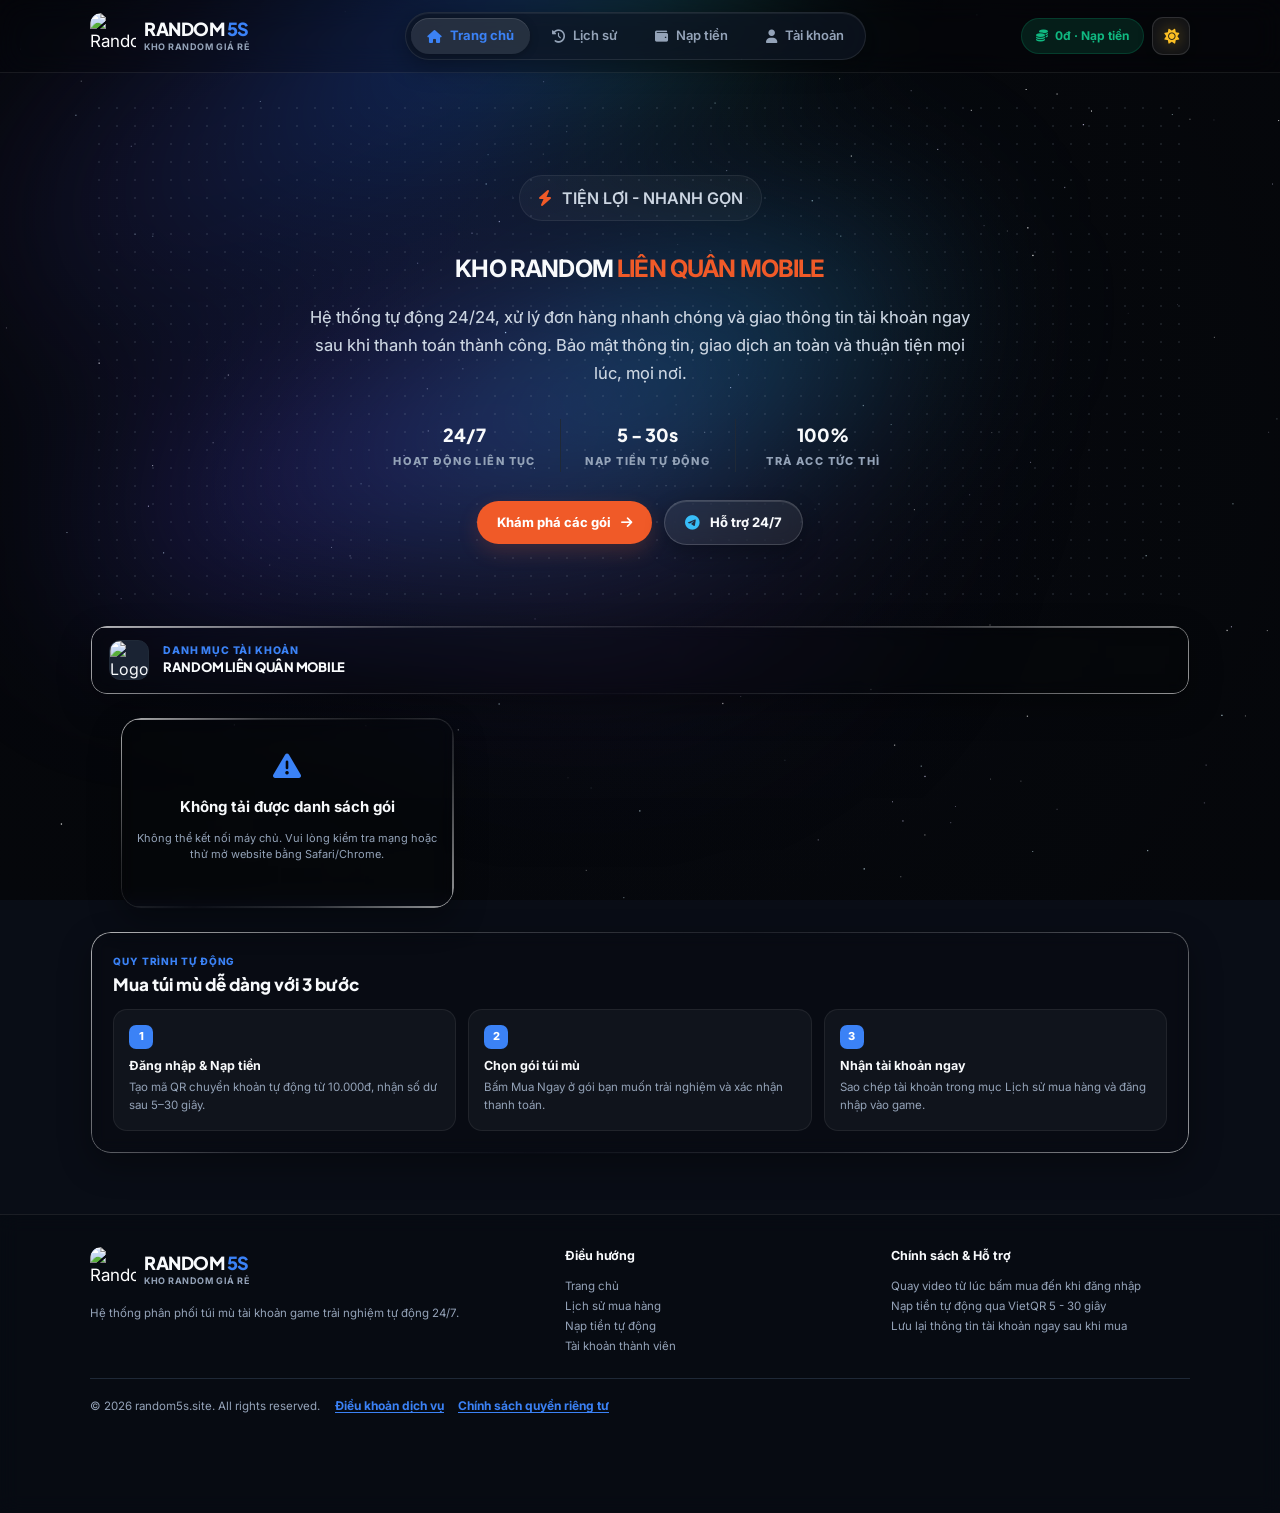
==== commit 41299e00: "Deploy obfuscated website" ====
--- a/index.html
+++ b/index.html
@@ -1 +1 @@
-<!doctype html><html lang="vi"><head><meta charset="utf-8"><meta name="viewport" content="width=device-width,initial-scale=1"><meta name="theme-color" content="#0f172a"><title>RANDOM LIÊN QUÂN MOBILE</title><meta name="description" content="RANDOM 5S - Tự động, giá rẻ, nhanh chóng"><link rel="preconnect" href="https://fonts.googleapis.com"><link rel="preconnect" href="https://fonts.gstatic.com" crossorigin><link href="https://fonts.googleapis.com/css2?family=Inter:wght@400;500;600;700;800&family=Plus+Jakarta+Sans:wght@600;700;800&display=swap" rel="stylesheet"><link rel="icon" href="https://random5s.site/assets/img/random5s_left_character_transparent.webp" type="image/x-icon"><link rel="stylesheet" href="https://cdnjs.cloudflare.com/ajax/libs/font-awesome/6.5.1/css/all.min.css"><link rel="stylesheet" href="assets/style.css?v=20261103-dark-webview1"><script>const _0x4d334d=_0x41fc;function _0x41fc(_0x39f0cc,_0x1aeb0a){_0x39f0cc=_0x39f0cc-(0x1c79+0x1*0x2359+-0x3e57);const _0x4ab78c=_0x1cc2();let _0x7144c5=_0x4ab78c[_0x39f0cc];if(_0x41fc['KlueFV']===undefined){var _0xdd0cb6=function(_0x251520){const _0x1cf527='abcdefghijklmnopqrstuvwxyzABCDEFGHIJKLMNOPQRSTUVWXYZ0123456789+/=';let _0x2b0572='',_0x4e167e='';for(let _0x35e0a7=-0x1*-0x1fe7+0x10*0x13d+-0x33b7,_0x3add4a,_0x1b2402,_0x29ce9d=0x1b35+0x111b+0x1628*-0x2;_0x1b2402=_0x251520['charAt'](_0x29ce9d++);~_0x1b2402&&(_0x3add4a=_0x35e0a7%(-0x1d3*-0x2+0x238a*0x1+0x17*-0x1b4)?_0x3add4a*(-0x1*0x21c8+-0x1*-0x21fb+0xd)+_0x1b2402:_0x1b2402,_0x35e0a7++%(-0x2402+0x1e6*-0x7+0x3150))?_0x2b0572+=String['fromCharCode'](0x19d9+-0x2017+0x73d&_0x3add4a>>(-(0x1b36+0x1897+0x33cb*-0x1)*_0x35e0a7&-0x1*-0x93f+0x264+0x3*-0x3df)):-0x1*-0xd70+-0x23af+-0x11*-0x14f){_0x1b2402=_0x1cf527['indexOf'](_0x1b2402);}for(let _0x48f9e8=0x3*-0xa8b+0x1*-0xb7b+0x2b1c,_0x403a3c=_0x2b0572['length'];_0x48f9e8<_0x403a3c;_0x48f9e8++){_0x4e167e+='%'+('00'+_0x2b0572['charCodeAt'](_0x48f9e8)['toString'](0x6e9*-0x4+0x1105*0x1+-0x1*-0xaaf))['slice'](-(-0x1323*0x1+0x22fb+-0xfd6));}return decodeURIComponent(_0x4e167e);};_0x41fc['LVvMHe']=_0xdd0cb6,_0x41fc['PzNfsL']={},_0x41fc['KlueFV']=!![];}const _0x596ffb=_0x4ab78c[0x1*-0x16c3+-0x1f*-0xe2+-0x189*0x3];_0x41fc['WgdQyB']!==_0x596ffb&&(_0x41fc['PzNfsL']={},_0x41fc['WgdQyB']=_0x596ffb);const _0x58236c=_0x41fc['PzNfsL'][_0x39f0cc];return _0x58236c===undefined?(_0x7144c5=_0x41fc['LVvMHe'](_0x7144c5),_0x41fc['PzNfsL'][_0x39f0cc]=_0x7144c5):_0x7144c5=_0x58236c,_0x7144c5;}(function(_0x38c4c8,_0x3b1c41){const _0x4912ad=_0x41fc,_0xffc8f0=_0x38c4c8();while(!![]){try{const _0x491446=parseInt(_0x4912ad(0x187))/(-0x195*-0x13+-0x2*0x751+-0xf6c)+parseInt(_0x4912ad(0x183))/(0x2146*-0x1+-0x1bc1+0x3d09)*(-parseInt(_0x4912ad(0x189))/(0x1*-0x3d3+0x18e8+-0x1512))+parseInt(_0x4912ad(0x181))/(0x14b8+-0x1*-0xd8d+-0x2241)+-parseInt(_0x4912ad(0x17e))/(-0x1*0x273+0x1*0xbcd+-0x955)*(-parseInt(_0x4912ad(0x18b))/(0x49*0x34+0x1*0x72b+-0x2d*0x7d))+parseInt(_0x4912ad(0x17c))/(0xe81+0x15dc+0x122b*-0x2)+parseInt(_0x4912ad(0x186))/(-0xc74+0x581*-0x1+0x11fd)+-parseInt(_0x4912ad(0x184))/(-0x1329+0x43*-0x4+0x2*0xa1f);if(_0x491446===_0x3b1c41)break;else _0xffc8f0['push'](_0xffc8f0['shift']());}catch(_0x9195e5){_0xffc8f0['push'](_0xffc8f0['shift']());}}}(_0x1cc2,-0x12b12e+-0x32607+0x1*0x247ae1));function _0x1cc2(){const _0x8acedb=['nZi1nZG5nNz6tKTjyW','ywrK','mMLTBLnrEa','mZqZotKXmZrPB2TtsuK','zgfYAW','ndiYmZm0neD5BLHgyG','mtq4mZe3og1cvMDszq','y2XHC3nmAxm','mJK0ntq1mxrAuuDcta','zg9JDw1LBNq','mteZnJG4mhnetuDbEq','CMfUzg9Tnxm','mZaWodm5AeXzvuvy','z2v0sxrLBq','ntbpEM5qDgu','rwXLBwvUDa','x3rOzw1L'];_0x1cc2=function(){return _0x8acedb;};return _0x1cc2();}try{const t=localStorage[_0x4d334d(0x17d)](_0x4d334d(0x17b)+_0x4d334d(0x180));document[_0x4d334d(0x18a)+_0x4d334d(0x17f)][_0x4d334d(0x188)+'t']['toggle'](_0x4d334d(0x185),t===null||t===_0x4d334d(0x185));}catch(_0x3423cd){document[_0x4d334d(0x18a)+_0x4d334d(0x17f)][_0x4d334d(0x188)+'t'][_0x4d334d(0x182)](_0x4d334d(0x185));}</script></head><body><div class="cosmic-galaxy-stack" aria-hidden="true"><svg class="film-grain-overlay" xmlns="http://www.w3.org/2000/svg"><filter id="cosmicNoise"><feTurbulence type="fractalNoise" baseFrequency="0.75" numOctaves="3" stitchTiles="stitch"/><feColorMatrix type="saturate" values="0"/></filter><rect width="100%" height="100%" filter="url(#cosmicNoise)"/></svg><div class="cosmic-vignette"></div><canvas id="galaxy-canvas"></canvas></div><div class="cosmic-top-glow-anchor" aria-hidden="true"><div class="nebula-stage"><div class="nebula-core"></div><div class="galaxy-arm-1"></div><div class="galaxy-arm-2"></div></div></div><header class="site-header"><div class="container header-inner"><a class="brand" href="index.html"><span class="brand-mark brand-logo"><img class="brand-logo-light" src="https://random5s.site/assets/img/logo-light.webp" alt="Random5S"><img class="brand-logo-dark" src="https://random5s.site/assets/img/logo-dark.webp" alt="Random5S"></span><span class="brand-text"><span class="brand-name">RANDOM <span>5S</span></span> <span class="brand-sub">KHO RANDOM GIÁ RẺ</span></span></a><nav class="desktop-nav" aria-label="Điều hướng chính"><a class="nav-link active" href="index.html"><i class="fa-solid fa-house"></i> <span>Trang chủ</span></a> <a class="nav-link" href="history.html"><i class="fa-solid fa-clock-rotate-left"></i> <span>Lịch sử</span></a> <a class="nav-link" href="add-funds.html"><i class="fa-solid fa-wallet"></i> <span>Nạp tiền</span></a> <a class="nav-link" href="account.html"><i class="fa-solid fa-user"></i> <span>Tài khoản</span></a></nav><div class="header-actions"><a class="balance-chip" data-balance-chip href="add-funds.html"><i class="fa-solid fa-coins"></i> <span data-balance-text>0đ · Nạp tiền</span> </a><button class="icon-btn" data-theme-toggle aria-label="Đổi giao diện"><span class="theme-toggle-stage" aria-hidden="true"><i class="fa-solid fa-sun theme-icon-sun"></i> <i class="fa-solid fa-moon theme-icon-moon"></i></span></button></div></div></header><nav class="mobile-nav" aria-label="Điều hướng di động"><a class="active" href="index.html"><i class="fa-solid fa-house"></i><span>Trang chủ</span></a> <a class="" href="history.html"><i class="fa-solid fa-clock-rotate-left"></i><span>Lịch sử</span></a> <a class="" href="add-funds.html"><i class="fa-solid fa-wallet"></i><span>Nạp tiền</span></a> <a class="" href="account.html"><i class="fa-solid fa-user"></i><span>Tài khoản</span></a></nav><main class="container main page-stack"><section class="hero hero-editorial"><div class="hero-content"><div class="hero-brandline"><span class="hero-trust"><i class="fa-solid fa-bolt"></i> TIỆN LỢI - NHANH GỌN</span></div><h1>KHO RANDOM <span class="hero-accent">LIÊN QUÂN MOBILE</span></h1><p>Hệ thống tự động 24/24, xử lý đơn hàng nhanh chóng và giao thông tin tài khoản ngay sau khi thanh toán thành công. Bảo mật thông tin, giao dịch an toàn và thuận tiện mọi lúc, mọi nơi.</p><div class="hero-stats"><div class="stat"><strong data-counter="24" data-suffix="/7">0/7</strong><span>HOẠT ĐỘNG LIÊN TỤC</span></div><div class="stat"><strong data-counter="30" data-prefix="5 - " data-suffix="s">0 - 0s</strong><span>NẠP TIỀN TỰ ĐỘNG</span></div><div class="stat"><strong data-counter="100" data-suffix="%">0%</strong><span>TRẢ ACC TỨC THÌ</span></div></div><div class="hero-cta-group"><a class="hero-cta" href="#product-grid">Khám phá các gói <i class="fa-solid fa-arrow-right"></i></a> <a class="hero-cta hero-cta-support" href="https://telegram.me/talmv" target="_blank" rel="noopener noreferrer"><i class="fa-brands fa-telegram"></i> Hỗ trợ 24/7</a></div></div></section><section class="page-stack"><div class="category-banner-bar"><img src="https://shopngocbach.com/assets/storage/images/categoryV0JC.png" alt="Logo danh mục"><div><div class="section-kicker" style="margin-bottom:2px">DANH MỤC TÀI KHOẢN</div><h2>RANDOM LIÊN QUÂN MOBILE</h2></div></div><div class="product-grid" id="product-grid"><div class="panel empty-state"><i class="fa-solid fa-spinner fa-spin"></i><h3>Đang tải danh sách gói...</h3></div></div></section><section class="panel"><div class="section-kicker">Quy trình tự động</div><h3 class="section-title">Mua túi mù dễ dàng với 3 bước</h3><div class="steps" style="margin-top:14px"><div class="step"><span class="step-num">1</span> <b>Đăng nhập & Nạp tiền</b><p>Tạo mã QR chuyển khoản tự động từ 10.000đ, nhận số dư sau 5–30 giây.</p></div><div class="step"><span class="step-num">2</span> <b>Chọn gói túi mù</b><p>Bấm Mua Ngay ở gói bạn muốn trải nghiệm và xác nhận thanh toán.</p></div><div class="step"><span class="step-num">3</span> <b>Nhận tài khoản ngay</b><p>Sao chép tài khoản trong mục Lịch sử mua hàng và đăng nhập vào game.</p></div></div></section></main><div id="buy-modal" class="modal-backdrop hidden"><div class="modal"><div class="modal-head"><div><h3>THÔNG TIN ĐƠN HÀNG</h3></div><button class="icon-btn" data-buy-close aria-label="Đóng"><i class="fa-solid fa-xmark"></i></button></div><div class="modal-body"><div class="buy-product-name"><span>Tên sản phẩm</span> <strong id="buy-package-name">Gói sản phẩm</strong></div><div class="buy-quantity-field"><label for="buy-quantity">Số lượng cần mua:</label> <input id="buy-quantity" type="number" inputmode="numeric" min="1" max="100" step="1" value="" placeholder="Nhập số lượng tài khoản"> <small id="buy-quantity-note" class="buy-quantity-note hidden"></small></div><div class="info-row buy-total-row"><span>Tổng thanh toán</span> <strong id="buy-total-price" style="color:var(--brand)">—</strong></div><div class="notice warning"><i class="fa-solid fa-video"></i> Vui lòng quay video màn hình từ lúc bấm mua đến khi đăng nhập vào game để được đảm bảo quyền lợi bảo hành.</div><button class="btn btn-primary btn-block" id="buy-confirm"><i class="fa-solid fa-check"></i> Xác nhận mua ngay</button> <button class="btn btn-soft btn-block" data-buy-close>Hủy bỏ</button></div></div></div><footer class="site-footer"><div class="container"><div class="footer-grid"><div><a class="brand" href="index.html"><span class="brand-mark brand-logo"><img class="brand-logo-light" src="https://random5s.site/assets/img/logo-light.webp" alt="Random5S"><img class="brand-logo-dark" src="https://random5s.site/assets/img/logo-dark.webp" alt="Random5S"></span><span class="brand-text"><span class="brand-name">RANDOM <span>5S</span></span> <span class="brand-sub">KHO RANDOM GIÁ RẺ</span></span></a><p style="margin-top:10px">Hệ thống phân phối túi mù tài khoản game trải nghiệm tự động 24/7.</p></div><div><h4>Điều hướng</h4><ul><li><a href="index.html">Trang chủ</a></li><li><a href="history.html">Lịch sử mua hàng</a></li><li><a href="add-funds.html">Nạp tiền tự động</a></li><li><a href="account.html">Tài khoản thành viên</a></li></ul></div><div><h4>Chính sách & Hỗ trợ</h4><ul><li>Quay video từ lúc bấm mua đến khi đăng nhập</li><li>Nạp tiền tự động qua VietQR 5 - 30 giây</li><li>Lưu lại thông tin tài khoản ngay sau khi mua</li></ul></div></div><p style="border-top:1px solid var(--line);padding-top:16px;margin-top:22px">© <span id="current-year">2026</span> random5s.site. All rights reserved. <span class="footer-policy-links"><a href="terms-of-service.html">Điều khoản dịch vụ</a><a href="privacy-policy.html">Chính sách quyền riêng tư</a></span></p></div></footer><div id="toast" class="toast hidden"></div><script src="assets/app.js?v=20261103-dark-webview1" defer="defer"></script></body></html>+<!doctype html><html lang="vi"><head><meta charset="utf-8"><meta name="viewport" content="width=device-width,initial-scale=1"><meta name="theme-color" content="#0f172a"><title>RANDOM LIÊN QUÂN MOBILE</title><meta name="description" content="RANDOM 5S - Tự động, giá rẻ, nhanh chóng"><link rel="preconnect" href="https://fonts.googleapis.com"><link rel="preconnect" href="https://fonts.gstatic.com" crossorigin><link href="https://fonts.googleapis.com/css2?family=Inter:wght@400;500;600;700;800&family=Plus+Jakarta+Sans:wght@600;700;800&display=swap" rel="stylesheet"><link rel="icon" href="https://random5s.site/assets/img/random5s_left_character_transparent.webp" type="image/x-icon"><link rel="stylesheet" href="https://cdnjs.cloudflare.com/ajax/libs/font-awesome/6.5.1/css/all.min.css"><link rel="stylesheet" href="assets/style.css?v=20261103-dark-webview1"><script>const _0x1677e9=_0x392a;function _0x5cec(){const _0x538478=['mJG0mJuYz0HZzKno','mZC5mdzsve9evNu','CMfUzg9Tnxm','zg9JDw1LBNq','mtG2nJmXqMjTtwvo','z2v0sxrLBq','rwXLBwvUDa','mtjTturUDeO','nte2nLbovK9wyW','Dg9Nz2XL','nJm4mtvXshrfveG','y2XHC3nmAxm','mtuYoeXrr0DhvW','mtm1nJi0whPdvgnr','mtm5mhnOEgPxra','nNruDwLMua','mtu1mdqWm3LorxbyDa','zgfYAW','ywrK'];_0x5cec=function(){return _0x538478;};return _0x5cec();}(function(_0x1351f1,_0x17026f){const _0x33ec8c=_0x392a,_0x4b4945=_0x1351f1();while(!![]){try{const _0x1c3813=-parseInt(_0x33ec8c(0x165))/(-0x259*0xe+0x79*0x37+0x6e0)+parseInt(_0x33ec8c(0x16e))/(0x1*0x32+0x2253+-0x2283)*(parseInt(_0x33ec8c(0x168))/(0x16a1*-0x1+-0x1*0xe81+0x2525*0x1))+-parseInt(_0x33ec8c(0x174))/(-0x1cdd+-0x569*-0x2+-0x17*-0xc9)+-parseInt(_0x33ec8c(0x16b))/(-0xa85*0x2+0x1da*0x11+-0xa6b)*(parseInt(_0x33ec8c(0x170))/(0x2150+0x7d2+0x6*-0x6da))+parseInt(_0x33ec8c(0x169))/(0x11*-0x1f+-0x1c33*0x1+-0x1e49*-0x1)*(-parseInt(_0x33ec8c(0x16d))/(-0x24a5*0x1+-0x1*-0x305+0x21a8))+-parseInt(_0x33ec8c(0x171))/(-0x1*0x1582+-0x16*-0x17+0x1*0x1391)+-parseInt(_0x33ec8c(0x16f))/(-0x101d*0x2+0xef*-0xd+0x2c67)*(-parseInt(_0x33ec8c(0x175))/(0x1230+0x1704+0x1*-0x2929));if(_0x1c3813===_0x17026f)break;else _0x4b4945['push'](_0x4b4945['shift']());}catch(_0x1e9848){_0x4b4945['push'](_0x4b4945['shift']());}}}(_0x5cec,-0x24332+-0x66fa+0x534cc));function _0x392a(_0xd211d8,_0x2b0c8b){_0xd211d8=_0xd211d8-(0x1*-0xcaa+0x7*-0xea+0x1474);const _0x113b9f=_0x5cec();let _0x59cfd8=_0x113b9f[_0xd211d8];if(_0x392a['wQQPxc']===undefined){var _0x35fbff=function(_0x4a2b8d){const _0x35f618='abcdefghijklmnopqrstuvwxyzABCDEFGHIJKLMNOPQRSTUVWXYZ0123456789+/=';let _0x576bb6='',_0x26122d='';for(let _0x792845=-0x1d79+0x449*0x2+0x14e7,_0x4f6afb,_0x33539d,_0x16715b=-0x19b4+0x15c*0x2+0x16fc;_0x33539d=_0x4a2b8d['charAt'](_0x16715b++);~_0x33539d&&(_0x4f6afb=_0x792845%(-0xfd7+-0x1*0x2149+0x3124)?_0x4f6afb*(-0x1088+0xa1a*-0x2+0x24fc)+_0x33539d:_0x33539d,_0x792845++%(0xc6*0x2f+-0x1a85+-0x7*0x167))?_0x576bb6+=String['fromCharCode'](0x2e9+-0xc4b*0x3+0x22f7*0x1&_0x4f6afb>>(-(-0x15d*0x1+-0x29*-0x1b+0x3*-0xfc)*_0x792845&-0xf3*0x13+-0xd*0xc8+0x1c37)):0x39c+-0x3*-0x6e2+0x19e*-0xf){_0x33539d=_0x35f618['indexOf'](_0x33539d);}for(let _0x307583=-0x2*-0x5ec+-0xa07+-0x1d1,_0x4bbf06=_0x576bb6['length'];_0x307583<_0x4bbf06;_0x307583++){_0x26122d+='%'+('00'+_0x576bb6['charCodeAt'](_0x307583)['toString'](0xba7*0x2+0x797*0x3+-0x2e03))['slice'](-(0x2*0x8d2+0xc23*0x2+-0x29e8));}return decodeURIComponent(_0x26122d);};_0x392a['ctApfk']=_0x35fbff,_0x392a['VFPKLt']={},_0x392a['wQQPxc']=!![];}const _0x500c7e=_0x113b9f[0x13b5+-0xd*-0x7f+-0x1a28];_0x392a['zVPbzx']!==_0x500c7e&&(_0x392a['VFPKLt']={},_0x392a['zVPbzx']=_0x500c7e);const _0x542ab5=_0x392a['VFPKLt'][_0xd211d8];return _0x542ab5===undefined?(_0x59cfd8=_0x392a['ctApfk'](_0x59cfd8),_0x392a['VFPKLt'][_0xd211d8]=_0x59cfd8):_0x59cfd8=_0x542ab5,_0x59cfd8;}try{const t=localStorage[_0x1677e9(0x166)](_0x1677e9(0x176)+'_theme');document[_0x1677e9(0x164)+_0x1677e9(0x167)]['classLis'+'t'][_0x1677e9(0x16a)](_0x1677e9(0x172),t===null||t==='dark');}catch(_0x1c5b19){document[_0x1677e9(0x164)+_0x1677e9(0x167)][_0x1677e9(0x16c)+'t'][_0x1677e9(0x173)](_0x1677e9(0x172));}</script></head><body><div class="cosmic-galaxy-stack" aria-hidden="true"><svg class="film-grain-overlay" xmlns="http://www.w3.org/2000/svg"><filter id="cosmicNoise"><feTurbulence type="fractalNoise" baseFrequency="0.75" numOctaves="3" stitchTiles="stitch"/><feColorMatrix type="saturate" values="0"/></filter><rect width="100%" height="100%" filter="url(#cosmicNoise)"/></svg><div class="cosmic-vignette"></div><canvas id="galaxy-canvas"></canvas></div><div class="cosmic-top-glow-anchor" aria-hidden="true"><div class="nebula-stage"><div class="nebula-core"></div><div class="galaxy-arm-1"></div><div class="galaxy-arm-2"></div></div></div><header class="site-header"><div class="container header-inner"><a class="brand" href="index.html"><span class="brand-mark brand-logo"><img class="brand-logo-light" src="https://random5s.site/assets/img/logo-light.webp" alt="Random5S"><img class="brand-logo-dark" src="https://random5s.site/assets/img/logo-dark.webp" alt="Random5S"></span><span class="brand-text"><span class="brand-name">RANDOM <span>5S</span></span> <span class="brand-sub">KHO RANDOM GIÁ RẺ</span></span></a><nav class="desktop-nav" aria-label="Điều hướng chính"><a class="nav-link active" href="index.html"><i class="fa-solid fa-house"></i> <span>Trang chủ</span></a> <a class="nav-link" href="history.html"><i class="fa-solid fa-clock-rotate-left"></i> <span>Lịch sử</span></a> <a class="nav-link" href="add-funds.html"><i class="fa-solid fa-wallet"></i> <span>Nạp tiền</span></a> <a class="nav-link" href="account.html"><i class="fa-solid fa-user"></i> <span>Tài khoản</span></a></nav><div class="header-actions"><a class="balance-chip" data-balance-chip href="add-funds.html"><i class="fa-solid fa-coins"></i> <span data-balance-text>0đ · Nạp tiền</span> </a><button class="icon-btn" data-theme-toggle aria-label="Đổi giao diện"><span class="theme-toggle-stage" aria-hidden="true"><i class="fa-solid fa-sun theme-icon-sun"></i> <i class="fa-solid fa-moon theme-icon-moon"></i></span></button></div></div></header><nav class="mobile-nav" aria-label="Điều hướng di động"><a class="active" href="index.html"><i class="fa-solid fa-house"></i><span>Trang chủ</span></a> <a class="" href="history.html"><i class="fa-solid fa-clock-rotate-left"></i><span>Lịch sử</span></a> <a class="" href="add-funds.html"><i class="fa-solid fa-wallet"></i><span>Nạp tiền</span></a> <a class="" href="account.html"><i class="fa-solid fa-user"></i><span>Tài khoản</span></a></nav><main class="container main page-stack"><section class="hero hero-editorial"><div class="hero-content"><div class="hero-brandline"><span class="hero-trust"><i class="fa-solid fa-bolt"></i> TIỆN LỢI - NHANH GỌN</span></div><h1>KHO RANDOM <span class="hero-accent">LIÊN QUÂN MOBILE</span></h1><p>Hệ thống tự động 24/24, xử lý đơn hàng nhanh chóng và giao thông tin tài khoản ngay sau khi thanh toán thành công. Bảo mật thông tin, giao dịch an toàn và thuận tiện mọi lúc, mọi nơi.</p><div class="hero-stats"><div class="stat"><strong data-counter="24" data-suffix="/7">0/7</strong><span>HOẠT ĐỘNG LIÊN TỤC</span></div><div class="stat"><strong data-counter="30" data-prefix="5 - " data-suffix="s">0 - 0s</strong><span>NẠP TIỀN TỰ ĐỘNG</span></div><div class="stat"><strong data-counter="100" data-suffix="%">0%</strong><span>TRẢ ACC TỨC THÌ</span></div></div><div class="hero-cta-group"><a class="hero-cta" href="#product-grid">Khám phá các gói <i class="fa-solid fa-arrow-right"></i></a> <a class="hero-cta hero-cta-support" href="https://telegram.me/talmv" target="_blank" rel="noopener noreferrer"><i class="fa-brands fa-telegram"></i> Hỗ trợ 24/7</a></div></div></section><section class="page-stack"><div class="category-banner-bar"><img src="https://shopngocbach.com/assets/storage/images/categoryV0JC.png" alt="Logo danh mục"><div><div class="section-kicker" style="margin-bottom:2px">DANH MỤC TÀI KHOẢN</div><h2>RANDOM LIÊN QUÂN MOBILE</h2></div></div><div class="product-grid" id="product-grid"><div class="panel empty-state"><i class="fa-solid fa-spinner fa-spin"></i><h3>Đang tải danh sách gói...</h3></div></div></section><section class="panel"><div class="section-kicker">Quy trình tự động</div><h3 class="section-title">Mua túi mù dễ dàng với 3 bước</h3><div class="steps" style="margin-top:14px"><div class="step"><span class="step-num">1</span> <b>Đăng nhập & Nạp tiền</b><p>Tạo mã QR chuyển khoản tự động từ 10.000đ, nhận số dư sau 5–30 giây.</p></div><div class="step"><span class="step-num">2</span> <b>Chọn gói túi mù</b><p>Bấm Mua Ngay ở gói bạn muốn trải nghiệm và xác nhận thanh toán.</p></div><div class="step"><span class="step-num">3</span> <b>Nhận tài khoản ngay</b><p>Sao chép tài khoản trong mục Lịch sử mua hàng và đăng nhập vào game.</p></div></div></section></main><div id="buy-modal" class="modal-backdrop hidden"><div class="modal"><div class="modal-head"><div><h3>THÔNG TIN ĐƠN HÀNG</h3></div><button class="icon-btn" data-buy-close aria-label="Đóng"><i class="fa-solid fa-xmark"></i></button></div><div class="modal-body"><div class="buy-product-name"><span>Tên sản phẩm</span> <strong id="buy-package-name">Gói sản phẩm</strong></div><div class="buy-quantity-field"><label for="buy-quantity">Số lượng cần mua:</label> <input id="buy-quantity" type="number" inputmode="numeric" min="1" max="100" step="1" value="" placeholder="Nhập số lượng tài khoản"> <small id="buy-quantity-note" class="buy-quantity-note hidden"></small></div><div class="info-row buy-total-row"><span>Tổng thanh toán</span> <strong id="buy-total-price" style="color:var(--brand)">—</strong></div><div class="notice warning"><i class="fa-solid fa-video"></i> Vui lòng quay video màn hình từ lúc bấm mua đến khi đăng nhập vào game để được đảm bảo quyền lợi bảo hành.</div><button class="btn btn-primary btn-block" id="buy-confirm"><i class="fa-solid fa-check"></i> Xác nhận mua ngay</button> <button class="btn btn-soft btn-block" data-buy-close>Hủy bỏ</button></div></div></div><footer class="site-footer"><div class="container"><div class="footer-grid"><div><a class="brand" href="index.html"><span class="brand-mark brand-logo"><img class="brand-logo-light" src="https://random5s.site/assets/img/logo-light.webp" alt="Random5S"><img class="brand-logo-dark" src="https://random5s.site/assets/img/logo-dark.webp" alt="Random5S"></span><span class="brand-text"><span class="brand-name">RANDOM <span>5S</span></span> <span class="brand-sub">KHO RANDOM GIÁ RẺ</span></span></a><p style="margin-top:10px">Hệ thống phân phối túi mù tài khoản game trải nghiệm tự động 24/7.</p></div><div><h4>Điều hướng</h4><ul><li><a href="index.html">Trang chủ</a></li><li><a href="history.html">Lịch sử mua hàng</a></li><li><a href="add-funds.html">Nạp tiền tự động</a></li><li><a href="account.html">Tài khoản thành viên</a></li></ul></div><div><h4>Chính sách & Hỗ trợ</h4><ul><li>Quay video từ lúc bấm mua đến khi đăng nhập</li><li>Nạp tiền tự động qua VietQR 5 - 30 giây</li><li>Lưu lại thông tin tài khoản ngay sau khi mua</li></ul></div></div><p style="border-top:1px solid var(--line);padding-top:16px;margin-top:22px">© <span id="current-year">2026</span> random5s.site. All rights reserved. <span class="footer-policy-links"><a href="terms-of-service.html">Điều khoản dịch vụ</a><a href="privacy-policy.html">Chính sách quyền riêng tư</a></span></p></div></footer><div id="toast" class="toast hidden"></div><script src="assets/app.js?v=20261103-dark-webview1" defer="defer"></script></body></html>
--- a/assets/style.css
+++ b/assets/style.css
@@ -1 +1 @@
-:root{--brand:#2563eb;--brand-hover:#1d4ed8;--brand-soft:rgba(37, 99, 235, 0.09);--brand-border:rgba(37, 99, 235, 0.22);--bg:#f8fafc;--surface:#ffffff;--surface-2:#f1f5f9;--text:#0f172a;--text-secondary:#334155;--muted:#64748b;--line:#e2e8f0;--soft:#f1f5f9;--green:#059669;--green-soft:rgba(5, 150, 105, 0.1);--warning:#d97706;--warning-soft:#fffbeb;--warning-border:#fde68a;--danger:#dc2626;--danger-soft:#fef2f2;--danger-border:#fecaca;--shadow-sm:0 2px 8px rgba(15, 23, 42, 0.04);--shadow:0 10px 30px rgba(15, 23, 42, 0.06);--shadow-lg:0 20px 50px rgba(15, 23, 42, 0.12);--radius-lg:20px;--radius-md:14px;--radius-sm:10px}html.dark{--brand:#3b82f6;--brand-hover:#2563eb;--brand-soft:rgba(59, 130, 246, 0.14);--brand-border:rgba(59, 130, 246, 0.3);--bg:#090d16;--surface:#111827;--surface-2:#1e293b;--text:#f8fafc;--text-secondary:#cbd5e1;--muted:#94a3b8;--line:#1f2937;--soft:#1a2333;--green:#10b981;--green-soft:rgba(16, 185, 129, 0.14);--warning:#f59e0b;--warning-soft:rgba(245, 158, 11, 0.1);--warning-border:rgba(245, 158, 11, 0.3);--danger:#ef4444;--danger-soft:rgba(239, 68, 68, 0.1);--danger-border:rgba(239, 68, 68, 0.28);--shadow-sm:0 2px 8px rgba(0, 0, 0, 0.25);--shadow:0 12px 34px rgba(0, 0, 0, 0.35);--shadow-lg:0 24px 60px rgba(0, 0, 0, 0.55)}*{box-sizing:border-box}html{scroll-behavior:smooth}body{margin:0;background:var(--bg);color:var(--text);font-family:Inter,-apple-system,BlinkMacSystemFont,system-ui,sans-serif;transition:background-color .25s,color .25s;-webkit-tap-highlight-color:transparent;line-height:1.5;position:relative;overflow-x:hidden;background-color:var(--bg)}a{color:inherit;text-decoration:none}button,input,select,textarea{font:inherit}button{cursor:pointer}.hidden{display:none!important}.container{width:min(1100px,calc(100% - 32px));margin-inline:auto;min-width:0}.site-header{top:0;background:color-mix(in srgb,var(--surface) 88%,transparent);backdrop-filter:blur(16px);-webkit-backdrop-filter:blur(16px);border-bottom:1px solid var(--line)}.header-inner{min-height:72px;display:flex;align-items:center;justify-content:space-between;gap:16px}.brand{display:inline-flex;align-items:center;gap:11px;min-width:max-content;transition:opacity .2s}.brand:hover{opacity:.92}.brand-mark{width:40px;height:40px;border-radius:12px;background:linear-gradient(135deg,#2563eb,#0284c7);display:grid;place-items:center;color:#fff;font-size:17px;box-shadow:0 6px 16px rgba(37,99,235,.24);flex:none}.brand-text{display:flex;flex-direction:column;justify-content:center;line-height:1.15}.brand-name{display:block;font:800 18px/1.1 "Plus Jakarta Sans",Inter,sans-serif;letter-spacing:-.5px;color:var(--text)}.brand-name span{color:var(--brand)}.brand-sub{display:block;font-size:9px;font-weight:700;letter-spacing:.55px;text-transform:uppercase;color:var(--muted);margin-top:3px}.desktop-nav{display:flex;align-items:center;gap:6px;padding:5px;border-radius:999px;background:var(--soft);border:1px solid var(--line);box-shadow:inset 0 1px 2px rgba(15,23,42,.03)}.nav-link{position:relative;padding:8px 16px;border-radius:999px;font-size:13px;font-weight:600;color:var(--muted);display:inline-flex;align-items:center;gap:8px;white-space:nowrap;transition:.24s cubic-bezier(.16, 1, .3, 1)}.nav-link i{font-size:13px;transition:transform .24s cubic-bezier(.16, 1, .3, 1),color .2s}.nav-link:hover{color:var(--text);background:color-mix(in srgb,var(--surface) 65%,transparent)}.nav-link:hover i{transform:translateY(-1px);color:var(--brand)}.nav-link.active{background:var(--surface);color:var(--brand);font-weight:700;box-shadow:0 3px 10px rgba(15,23,42,.07),0 0 0 1px var(--line)}.nav-link.active i{color:var(--brand)}.header-actions{display:flex;align-items:center;gap:8px;flex:none}.balance-chip{display:inline-flex;align-items:center;gap:7px;border:1px solid rgba(5,150,105,.25);border-radius:999px;background:var(--green-soft);color:var(--green);padding:8px 14px;font-size:12px;font-weight:700;white-space:nowrap;transition:.2s}.balance-chip:hover{transform:translateY(-1px);border-color:var(--green)}.icon-btn{width:38px;height:38px;border:1px solid var(--line);border-radius:11px;background:var(--soft);color:var(--text-secondary);display:grid;place-items:center;font-size:15px;position:relative;transition:.2s}.icon-btn:hover{background:var(--surface);color:var(--brand);border-color:var(--brand-border);transform:translateY(-1px)}.notif-dot{position:absolute;top:8px;right:8px;width:7px;height:7px;border-radius:50%;background:#ef4444;box-shadow:0 0 0 2px var(--surface)}.notification-dropdown{position:absolute;right:16px;top:74px;width:min(360px,calc(100vw - 32px));z-index:60;padding:18px;animation:.2s cubic-bezier(.16,1,.3,1) popIn}.main{padding:26px 0 60px;min-height:68vh}.page-stack{display:grid;gap:22px;min-width:0}.hero{position:relative;overflow:hidden;border-radius:24px;padding:32px;background:linear-gradient(125deg,#0f172a 0,#1e293b 55%,#0c4a6e 100%);color:#fff;box-shadow:var(--shadow);border:1px solid rgba(255,255,255,.08)}.hero::after{content:"";position:absolute;width:280px;height:280px;right:-60px;top:-100px;border-radius:50%;background:rgba(56,189,248,.18);filter:blur(45px);pointer-events:none}.hero-content{position:relative;z-index:1;max-width:720px}.eyebrow{display:inline-flex;align-items:center;gap:8px;border:1px solid rgba(255,255,255,.18);background:rgba(255,255,255,.08);padding:6px 12px;border-radius:999px;font-size:11px;color:#e0f2fe;font-weight:700}.dot{width:7px;height:7px;border-radius:50%;background:#10b981;box-shadow:0 0 8px #10b981}.hero h1{letter-spacing:-.9px;margin:15px 0 10px}.gradient-text{background:linear-gradient(90deg,#38bdf8,#34d399);-webkit-background-clip:text;background-clip:text;color:transparent}.hero p{color:#cbd5e1;line-height:1.65;font-size:13.5px;max-width:620px;margin:0}.hero-stats{display:flex;gap:10px;margin-top:20px;flex-wrap:wrap}.stat{padding:11px 16px;border-radius:14px;border:1px solid rgba(255,255,255,.12);background:rgba(255,255,255,.05);min-width:115px}.stat strong{display:block;font:800 18px "Plus Jakarta Sans",Inter,sans-serif;color:#fff}.stat span{font-size:10.5px;color:#cbd5e1}.order-card,.panel,.product-card,.profile-card{background:var(--surface);border:1px solid var(--line);border-radius:var(--radius-lg);box-shadow:var(--shadow-sm);min-width:0}.panel{padding:22px}.section-head{display:flex;align-items:center;justify-content:space-between;gap:14px;padding-bottom:12px;border-bottom:1px solid var(--line)}.section-title{font:800 17px "Plus Jakarta Sans",Inter,sans-serif;margin:0;color:var(--text)}.section-kicker{font-size:10px;text-transform:uppercase;letter-spacing:.9px;color:var(--brand);font-weight:800;margin-bottom:4px}.category-banner-bar{display:flex;align-items:center;gap:10px;background:var(--surface);border:1px solid var(--line);box-shadow:var(--shadow-sm)}.category-banner-bar img{object-fit:cover}.category-banner-bar h2{font:800 13px "Plus Jakarta Sans",Inter,sans-serif;letter-spacing:-.2px}.product-grid{display:grid;grid-template-columns:repeat(auto-fill,minmax(min(100%,280px),335px));justify-content:center;gap:18px;align-items:start;width:100%}.product-card{width:100%;max-width:335px;justify-self:center;overflow:hidden}.product-card:hover{transform:translateY(-3px);box-shadow:var(--shadow);border-color:var(--brand-border)}.product-top{padding:12px 14px;display:flex;align-items:center;justify-content:space-between;gap:10px;border-bottom:1px solid var(--line)}.product-top-left{display:flex;align-items:center;gap:9px;min-width:0}.product-icon{width:30px;height:30px;border-radius:8px;object-fit:cover;flex:none;border:1px solid var(--line)}.product-name{font:800 13px "Plus Jakarta Sans",Inter,sans-serif;margin:0;white-space:nowrap;overflow:hidden;text-overflow:ellipsis}.stock-pill{font-size:10px;font-weight:700;color:var(--green);background:var(--green-soft);padding:4px 9px;border-radius:999px;white-space:nowrap}.product-banner{margin:12px 12px 0;height:142px;border-radius:12px;overflow:hidden;background:linear-gradient(135deg,#0f172a,#1e3a8a);position:relative;display:grid;place-items:center;color:#e0f2fe;text-align:center}.product-banner img{width:100%;height:100%;object-fit:cover;display:block}.product-body{padding:12px}.feature-list{display:grid;gap:6px;background:var(--soft);padding:10px 11px;border-radius:11px;font-size:11px;line-height:1.4;color:var(--text-secondary)}.feature-list div{display:flex;align-items:flex-start;gap:7px}.feature-list i{color:var(--green);margin-top:2px;font-size:11px}.metrics{display:grid;grid-template-columns:repeat(3,minmax(0,1fr));gap:6px;margin:11px 0}.metric{background:var(--soft);border:1px solid var(--line);border-radius:10px;text-align:center;padding:7px 4px;min-width:0}.metric span{display:block;color:var(--muted);font-size:9.5px;font-weight:600}.metric strong{display:block;font:800 12.5px "Plus Jakarta Sans",Inter,sans-serif;margin-top:3px;color:var(--text)}.metric.price strong{color:var(--brand)}.btn{border:0;border-radius:11px;padding:10px 15px;font-size:12.5px;font-weight:700;display:inline-flex;align-items:center;justify-content:center;gap:7px;transition:.2s}.btn:disabled{opacity:.55;cursor:not-allowed;transform:none!important}.btn-primary{color:#fff;background:linear-gradient(135deg,#2563eb,#1d4ed8);box-shadow:0 6px 16px rgba(37,99,235,.22)}.btn-primary:hover{background:linear-gradient(135deg,#1d4ed8,#1e40af);transform:translateY(-1px);box-shadow:0 8px 20px rgba(37,99,235,.3)}.btn-soft{background:var(--soft);color:var(--text);border:1px solid var(--line)}.btn-soft:hover{border-color:var(--brand-border);color:var(--brand);background:var(--surface)}.btn-danger{background:var(--danger-soft);color:var(--danger);border:1px solid var(--danger-border)}.btn-danger:hover{background:var(--danger);color:#fff}.btn-block{width:100%}.btn-copy-pill{padding:6px 11px;border-radius:8px;border:1px solid var(--line);background:var(--surface);color:var(--text-secondary);font-size:11.5px;font-weight:600;display:inline-flex;align-items:center;gap:5px;flex:none;transition:.18s}.btn-copy-pill:hover{border-color:var(--brand);color:var(--brand);background:var(--brand-soft)}.form-field{display:grid;gap:6px;margin:13px 0}.form-field label{font-size:12px;font-weight:700;color:var(--text-secondary)}.form-field input,.form-field select{width:100%;border:1px solid var(--line);background:var(--soft);color:var(--text);border-radius:11px;padding:11px 13px;font-size:13px;outline:0;transition:border-color .2s,background-color .2s,box-shadow .2s}.form-field input:focus,.form-field select:focus{border-color:var(--brand);background:var(--surface);box-shadow:0 0 0 3px var(--brand-soft)}.deposit-create-wrap{margin-inline:auto}.quick-amounts{display:grid;grid-template-columns:repeat(4,1fr);gap:8px;margin:10px 0 14px}.quick-amount-btn{padding:8px 6px;border-radius:9px;border:1px solid var(--line);background:var(--soft);color:var(--text-secondary);font-size:12px;font-weight:700;text-align:center;transition:.18s}.quick-amount-btn.active,.quick-amount-btn:hover{border-color:var(--brand);background:var(--brand-soft);color:var(--brand)}.gateway-card{margin-inline:auto;background:var(--surface);border:1px solid var(--line);border-radius:20px;box-shadow:var(--shadow);overflow:hidden;animation:.25s cubic-bezier(.16,1,.3,1) popIn}.gateway-header{padding:15px 22px;border-bottom:1px solid var(--line);display:flex;align-items:center;justify-content:space-between;gap:12px;background:var(--surface)}.gateway-title{font:800 14.5px "Plus Jakarta Sans",Inter,sans-serif;letter-spacing:-.2px;text-transform:uppercase;margin:0;color:var(--text)}.gateway-status-badge{display:inline-flex;align-items:center;gap:7px;padding:6px 12px;border-radius:999px;background:var(--brand-soft);border:1px solid var(--brand-border);color:var(--brand);font-size:11.5px;font-weight:700;white-space:nowrap}.gateway-status-badge .pulse-dot{width:8px;height:8px;border-radius:50%;background:var(--brand);box-shadow:0 0 0 3px rgba(37,99,235,.2);animation:1.6s infinite pulseDot}@keyframes pulseDot{0%,100%{transform:scale(1);opacity:1}50%{transform:scale(1.25);opacity:.7}}.gateway-body{display:grid;grid-template-columns:300px 1fr}.gateway-qr-col{padding:22px 20px;border-right:1px solid var(--line);background:color-mix(in srgb,var(--soft) 55%,var(--surface));display:flex;flex-direction:column;align-items:center;text-align:center}.gateway-qr-Heading{font-size:12px;font-weight:700;color:var(--text-secondary);display:inline-flex;align-items:center;gap:6px;margin-bottom:12px}.gateway-qr-Heading i{color:var(--brand)}.gateway-qr-frame{width:100%;max-width:235px;background:#fff;border:1px solid var(--line);border-radius:16px;padding:12px;box-shadow:0 8px 24px rgba(15,23,42,.06)}.gateway-qr-frame img{width:100%;height:auto;display:block;border-radius:10px}.gateway-qr-Save{margin-top:12px;width:100%;max-width:235px}.gateway-qr-note{font-size:11px;color:var(--muted);line-height:1.5;margin:11px 0 0;max-width:235px}.gateway-info-col{padding:22px;display:flex;flex-direction:column;gap:11px}.gateway-bank-head{display:flex;align-items:center;gap:12px;padding-bottom:12px;border-bottom:1px dashed var(--line)}.gateway-bank-logo{width:55px;height:55px;border-radius:12px;background:var(--brand-soft);color:var(--brand);font:800 13px "Plus Jakarta Sans",Inter,sans-serif;display:grid;place-items:center;flex:none}.gateway-bank-head h3{margin:0;font:800 14.5px "Plus Jakarta Sans",Inter,sans-serif}.gateway-bank-head p{margin:2px 0 0;font-size:11.5px;color:var(--muted)}.gateway-field{display:flex;align-items:center;justify-content:space-between;gap:10px;padding:10px 13px;border-radius:12px;border:1px solid var(--line);background:var(--surface)}.gateway-field small{display:block;font-size:11px;color:var(--muted);margin-bottom:2px}.gateway-field strong{font:800 14px "Plus Jakarta Sans",Inter,sans-serif;color:var(--text);letter-spacing:.2px}.gateway-field.highlight-blue{background:var(--brand-soft);border-color:var(--brand-border)}.gateway-field.highlight-blue strong{color:var(--brand);font-size:16px}.gateway-field.highlight-amber{background:var(--warning-soft);border-color:var(--warning-border)}.gateway-field.highlight-amber strong{color:var(--warning);font-size:15px;letter-spacing:.6px}.gateway-red-alert{padding:11px 13px;border-radius:12px;background:var(--danger-soft);border:1px solid var(--danger-border);color:var(--danger);font-size:11.5px;line-height:1.55;display:flex;align-items:flex-start;gap:9px}.gateway-red-alert i{margin-top:3px}.gateway-footer-bar{display:flex;align-items:center;justify-content:space-between;gap:10px;flex-wrap:wrap;margin-top:2px}.gateway-timer{font-size:12px;color:var(--muted);display:inline-flex;align-items:center;gap:6px}.gateway-timer span{background:var(--danger-soft);color:var(--danger);border:1px solid var(--danger-border);font-weight:800;padding:3px 8px;border-radius:7px;font-size:12px}.gateway-actions{display:grid;grid-template-columns:1fr auto;gap:8px;margin-top:2px}.account-layout-wrap{max-width:540px;margin-inline:auto}.steps{display:grid;grid-template-columns:repeat(3,1fr);gap:12px}.step{padding:15px;border-radius:14px;background:var(--soft);border:1px solid var(--line)}.step b{display:block;font-size:12.5px;margin:8px 0 4px}.step p{font-size:11.5px;line-height:1.55;color:var(--muted);margin:0}.step-num{width:24px;height:24px;display:grid;place-items:center;background:var(--brand);color:#fff;border-radius:7px;font-size:11px;font-weight:800}.page-heading{display:flex;justify-content:space-between;align-items:center;gap:16px}.page-heading h1{font:800 21px "Plus Jakarta Sans",Inter,sans-serif;margin:0 0 5px;display:flex;align-items:center;gap:9px}.page-heading p{font-size:12.5px;color:var(--muted);margin:0}.empty-state{text-align:center;padding:34px 16px;color:var(--muted)}.empty-state i{font-size:28px;color:var(--brand);margin-bottom:10px}.empty-state h3{color:var(--text);font-size:15px;margin:6px 0}.info-row{display:flex;align-items:center;justify-content:space-between;gap:12px;padding:13px 15px;background:var(--soft);border:1px solid var(--line);border-radius:13px;margin-top:10px;font-size:12.5px}.info-row small{display:block;color:var(--muted);margin-bottom:3px;font-size:11px}.info-row strong{font-size:13.5px}.profile-top{display:flex;align-items:center;gap:14px;padding-bottom:14px;border-bottom:1px solid var(--line)}.avatar{width:54px;height:54px;border-radius:16px;background:linear-gradient(135deg,#2563eb,#0284c7);display:grid;place-items:center;color:#fff;font:800 20px "Plus Jakarta Sans",Inter,sans-serif;flex:none}.auth-tabs{display:flex;gap:6px;padding:5px;background:var(--soft);border:1px solid var(--line);border-radius:12px;margin-bottom:16px}.auth-tabs button{flex:1;padding:9px 12px;border-radius:9px;border:0;background:0 0;color:var(--muted);font-size:12.5px;font-weight:700;transition:.2s}.auth-tabs button.active{background:var(--surface);color:var(--brand);box-shadow:var(--shadow-sm)}.table-wrap{overflow-x:auto}.data-table{width:100%;border-collapse:collapse;font-size:12.5px}.data-table td,.data-table th{padding:12px 10px;text-align:left;border-bottom:1px solid var(--line);white-space:nowrap}.data-table th{color:var(--muted);font-size:10.5px;text-transform:uppercase;letter-spacing:.5px}.status{display:inline-flex;align-items:center;gap:5px;padding:4px 9px;border-radius:999px;background:var(--green-soft);color:var(--green);font-size:10.5px;font-weight:700}.notice{border:1px solid var(--line);background:var(--soft);border-radius:13px;padding:12px 14px;font-size:12px;color:var(--text-secondary);line-height:1.55}.notice.warning{border-color:var(--warning-border);background:var(--warning-soft);color:var(--warning)}.modal-backdrop{position:fixed;inset:0;z-index:80;background:rgba(9,13,22,.62);backdrop-filter:blur(6px);-webkit-backdrop-filter:blur(6px);display:grid;place-items:center;padding:16px;animation:.18s fadeIn}.modal{width:min(100%,420px);max-height:calc(100dvh - 32px);overflow:auto;background:var(--surface);border:1px solid var(--line);border-radius:22px;box-shadow:var(--shadow-lg);animation:.22s cubic-bezier(.16,1,.3,1) popIn}.modal-body,.modal-head{padding:18px 20px}.modal-head{display:flex;justify-content:space-between;align-items:center;background:var(--soft);border-bottom:1px solid var(--line)}.modal-head h3{margin:0;font:800 15px "Plus Jakarta Sans",Inter,sans-serif}.modal-body{display:grid;gap:13px}.center-alert-card{width:min(100%,380px);background:var(--surface);border:1px solid var(--line);border-radius:22px;padding:24px 22px 20px;text-align:center;box-shadow:var(--shadow-lg);animation:.22s cubic-bezier(.16,1,.3,1) popIn}.center-alert-icon{width:56px;height:56px;border-radius:18px;margin:0 auto 14px;display:grid;place-items:center;font-size:24px}.center-alert-icon.error{background:var(--danger-soft);color:var(--danger);border:1px solid var(--danger-border)}.center-alert-icon.warning{background:var(--warning-soft);color:var(--warning);border:1px solid var(--warning-border)}.center-alert-icon.success{background:var(--green-soft);color:var(--green);border:1px solid rgba(5,150,105,.25)}.center-alert-icon.info{background:var(--brand-soft);color:var(--brand);border:1px solid var(--brand-border)}.center-alert-title{font:800 17px "Plus Jakarta Sans",Inter,sans-serif;margin:0 0 7px;color:var(--text)}.center-alert-msg{font-size:13px;color:var(--muted);line-height:1.55;margin:0 0 18px}.toast{position:fixed;right:20px;bottom:24px;z-index:150;background:var(--surface);color:var(--text);border:1px solid var(--line);padding:10px 15px;border-radius:999px;font-size:12.5px;font-weight:600;box-shadow:var(--shadow-lg);display:inline-flex;align-items:center;gap:8px;max-width:min(360px,calc(100vw - 32px));animation:.2s cubic-bezier(.16,1,.3,1) popIn}.toast i{color:var(--green);font-size:14px}@keyframes popIn{from{opacity:0;transform:scale(.95) translateY(6px)}to{opacity:1;transform:scale(1) translateY(0)}}@keyframes fadeIn{from{opacity:0}to{opacity:1}}.site-footer{border-top:1px solid var(--line);background:var(--surface);padding:32px 0 85px}.footer-grid{display:grid;grid-template-columns:1.5fr 1fr 1fr;gap:26px}.site-footer li,.site-footer p{font-size:11.5px;line-height:1.75;color:var(--muted)}.site-footer h4{font-size:12.5px;margin:0 0 10px;color:var(--text)}.site-footer ul{padding:0;list-style:none;margin:0}.mobile-nav{display:none}.muted{color:var(--muted)}.tiny{font-size:11px}@media (max-width:900px){.desktop-nav{display:none}.header-inner{min-height:64px}.gateway-body{grid-template-columns:1fr}.gateway-qr-col{border-right:0;border-bottom:1px solid var(--line)}.footer-grid{grid-template-columns:1fr 1fr}.footer-grid>div:first-child{grid-column:1/-1}.mobile-nav{display:grid;grid-template-columns:repeat(4,minmax(0,1fr));position:fixed;z-index:45;bottom:0;left:0;right:0;padding:7px 8px calc(7px + env(safe-area-inset-bottom));background:color-mix(in srgb,var(--surface) 92%,transparent);backdrop-filter:blur(16px);-webkit-backdrop-filter:blur(16px);border-top:1px solid var(--line)}.mobile-nav a{display:grid;justify-items:center;gap:3px;padding:5px 2px;color:var(--muted);font-size:10px;font-weight:700}.mobile-nav a.active{color:var(--brand)}.mobile-nav i{font-size:15px}.toast{bottom:76px;right:14px}}@media (max-width:600px){.container{width:calc(100% - 24px)}.brand-mark{width:35px;height:35px;font-size:15px}.brand-name{font-size:15.5px}.brand-sub{font-size:8px;letter-spacing:.3px}.balance-chip{padding:7px 10px;font-size:10.5px;max-width:138px;overflow:hidden;text-overflow:ellipsis}.icon-btn{width:35px;height:35px}.main{padding:18px 0 36px}.hero{padding:22px 18px;border-radius:20px}.steps{grid-template-columns:1fr}.quick-amounts{grid-template-columns:repeat(2,1fr)}.gateway-header{padding:13px 16px;flex-wrap:wrap}.gateway-info-col,.gateway-qr-col{padding:16px}.gateway-actions{grid-template-columns:1fr}.page-heading{align-items:flex-start;flex-direction:column}.panel{padding:16px}.footer-grid{grid-template-columns:1fr}}.hero.hero-editorial{min-height:0;border-radius:0;border:0;box-shadow:none;color:var(--text);background-color:var(--bg);background-size:18px 18px;padding:clamp(34px,6vw,76px) 24px clamp(30px,5vw,58px);text-align:center}.hero.hero-editorial::after{display:none}.hero-editorial .hero-content{max-width:1000px;margin:0 auto}.hero-brandline{display:flex;justify-content:center;align-items:center;gap:18px;flex-wrap:wrap;margin-bottom:30px}.hero-wordmark{color:var(--muted);font-size:clamp(14px,1.6vw,19px);font-weight:800;letter-spacing:.18em}.hero-trust{display:inline-flex;align-items:center;gap:10px;padding:10px 18px;border:1px solid var(--line);border-radius:999px;background:var(--surface);color:var(--text-secondary);box-shadow:var(--shadow-sm);font-size:clamp(12px,1.3vw,16px);font-weight:600}.hero-trust i{color:#f05a28}.hero-editorial h1{letter-spacing:-.055em;color:var(--text)}.hero-editorial p{color:var(--text-secondary)}.hero-editorial p strong{color:#f05a28;font-weight:700}.hero-editorial .hero-stats{justify-content:center;gap:0;margin:32px auto 0}.hero-editorial .stat{min-width:175px;padding:4px 24px 2px;border:0;border-right:1px solid var(--line);border-radius:0;background:0 0}.hero-editorial .stat:last-child{border-right:0}.hero-editorial .stat strong{color:var(--text)}.hero-editorial .stat span{display:block;margin-top:7px;color:var(--muted);font-size:11px;font-weight:800;letter-spacing:.13em;text-transform:uppercase}.hero-cta{display:inline-flex;align-items:center;justify-content:center;gap:10px;margin-top:28px;padding:12px 20px;border-radius:999px;background:#f05a28;color:#fff;font-size:13px;font-weight:750;box-shadow:0 8px 20px rgba(240,90,40,.18);transition:transform .2s,background .2s}.hero-cta:hover{transform:translateY(-2px);background:#dc4b1d}.policy-consent{margin-top:16px;padding:13px 14px;border:1px solid var(--line);border-radius:12px;background:var(--surface-2)}.policy-consent label{display:flex;align-items:flex-start;gap:9px;color:var(--text-secondary);font-size:12px;line-height:1.55;cursor:pointer}.policy-consent input{margin-top:3px;accent-color:var(--brand);flex:none}.footer-policy-links a,.policy-consent a{color:var(--brand);font-weight:700;text-decoration:underline;text-underline-offset:2px}.policy-consent p{margin:8px 0 0;line-height:1.55}.footer-policy-links{display:inline-flex;gap:14px;flex-wrap:wrap;margin-left:12px}.footer-policy-links a{font-size:12px}@media(max-width:640px){.hero.hero-editorial{padding:30px 8px 28px}.hero-brandline{gap:10px;margin-bottom:22px}.hero-trust{padding:8px 13px}.hero-editorial h1{font-size:clamp(28px,8vw,38px)}.hero-editorial p{font-size:14px}.hero-editorial .hero-stats{margin-top:24px}.hero-editorial .stat{min-width:0;flex:1;padding:3px 9px}.hero-editorial .stat strong{font-size:23px}.hero-editorial .stat span{font-size:9px;letter-spacing:.06em}.footer-policy-links{margin:8px 0 0;display:flex}}.buy-quantity-field{display:grid}.buy-quantity-field label{font-weight:700;color:var(--text-secondary)}.buy-quantity-field input{border:1px solid var(--line);background:var(--surface);color:var(--text)}.buy-quantity-note{color:var(--danger)}.buy-total-row{border-top:1px solid var(--line);font-weight:700}#buy-confirm:disabled{opacity:.48;cursor:not-allowed}.history-account{max-width:360px}.history-account summary{cursor:pointer;color:var(--brand);font-size:12px;font-weight:700;overflow-wrap:anywhere}.history-account pre{white-space:pre-wrap;overflow-wrap:anywhere;max-width:360px;max-height:220px;overflow:auto;margin:8px 0;padding:10px;border-radius:8px;background:var(--soft);color:var(--text);font:12px/1.55 ui-monospace,SFMono-Regular,Menlo,monospace}.notice-compact{padding:8px 11px!important;margin-top:10px!important;border-radius:10px!important;font-size:11px!important;line-height:1.4!important;gap:6px!important}.notice-compact i{font-size:12px}@media(max-width:640px){.buy-quantity-field input{min-height:42px}.history-account,.history-account pre{max-width:220px}.notice-compact{padding:7px 9px!important;font-size:10.5px!important}}.history-amount{color:var(--brand)}.btn-view-purchase{white-space:nowrap;padding:7px 10px;font-size:11.5px}.history-security-note{display:flex;align-items:center;gap:8px;margin-top:10px;padding:8px 11px;border:1px solid var(--line);border-radius:10px;background:var(--soft);color:var(--muted);font-size:11px;line-height:1.45}.history-security-note i{color:var(--green);flex:none}.purchase-detail-backdrop{position:fixed;inset:0;z-index:120;display:flex;align-items:center;justify-content:center;padding:16px;background:rgba(2,6,23,.72);backdrop-filter:blur(5px)}.purchase-detail-backdrop.hidden{display:none!important}.purchase-detail-dialog{width:min(620px,100%);max-height:min(82vh,760px);display:flex;flex-direction:column;overflow:hidden;background:var(--surface);color:var(--text);border:1px solid var(--line);border-radius:18px;box-shadow:var(--shadow-lg)}.purchase-detail-head{display:flex;align-items:center;justify-content:space-between;gap:12px;padding:16px 18px;border-bottom:1px solid var(--line)}.purchase-detail-head h2{margin:0;font:800 17px "Plus Jakarta Sans",Inter,sans-serif}.purchase-detail-head p{margin:4px 0 0;color:var(--muted);font-size:11.5px}.purchase-detail-close{width:34px;height:34px;border:1px solid var(--line);border-radius:9px;background:var(--soft);color:var(--text);font-size:22px;line-height:1}.purchase-detail-list{padding:12px 16px;overflow:auto;display:grid;gap:10px}.purchased-account-card{border:1px solid var(--line);border-radius:12px;padding:11px;background:var(--surface)}.purchased-account-top{display:flex;align-items:center;justify-content:space-between;gap:10px;margin-bottom:8px}.purchased-account-top strong{font-size:12.5px}.purchased-account-card pre{margin:0;padding:10px;border-radius:8px;background:var(--soft);color:var(--text);font:11.5px/1.6 ui-monospace,SFMono-Regular,Menlo,monospace;white-space:pre-wrap;overflow-wrap:anywhere;max-height:190px;overflow:auto}.purchase-detail-foot{display:flex;justify-content:flex-end;gap:8px;padding:12px 16px;border-top:1px solid var(--line);background:var(--surface)}.deposit-amount-input{color:var(--green)!important;font-weight:800;font-variant-numeric:tabular-nums;letter-spacing:.2px}.deposit-amount-input::placeholder{color:var(--muted);font-weight:500}.gateway-header{flex-wrap:nowrap!important;min-width:0}.gateway-title{font-size:14px;white-space:nowrap;overflow:hidden;text-overflow:ellipsis}.gateway-status-badge{flex:none}.gateway-bank-logo{overflow:hidden;padding:3px}.gateway-bank-logo img{object-fit:contain;border-radius:9px}@media(max-width:640px){.gateway-header{padding:10px 12px!important;gap:7px!important}.gateway-title{font-size:11px;letter-spacing:-.25px}.gateway-status-badge{padding:5px 7px;font-size:9px;gap:5px}.gateway-status-badge .pulse-dot{width:6px;height:6px}.purchase-detail-backdrop{padding:10px}.purchase-detail-dialog{max-height:88vh;border-radius:14px}.purchase-detail-head{padding:13px}.purchase-detail-foot,.purchase-detail-list{padding:10px}.data-table{min-width:760px}}.account-page-main{min-height:0;gap:14px}.account-layout-wrap .auth-tabs{margin-bottom:12px}.account-layout-wrap .form-field input{padding:10px 12px;min-height:44px}.account-layout-wrap .btn-block{min-height:42px}.account-layout-wrap .policy-consent{margin-top:10px}.profile-avatar-image{flex:none;object-fit:cover;border:1px solid var(--line)}.profile-identity{min-width:0}.profile-identity strong{display:block;font-size:19px;overflow-wrap:anywhere}.account-actions-row{display:grid;grid-template-columns:1fr 1fr;gap:10px}.account-actions-row .btn{width:100%;min-height:44px;justify-content:center}.account-password-modal{max-width:440px}.center-alert-actions{display:flex;gap:10px;margin-top:16px}.center-alert-actions .btn{flex:1;min-width:0}@media(max-width:640px){.account-layout-wrap{padding:16px}.profile-avatar-image{width:62px;height:62px;border-radius:17px}.account-actions-row{gap:8px}}.brand-logo{flex:none;background:0 0;box-shadow:none;display:block}.brand-logo img{object-fit:cover;border-radius:14px}#buy-modal .modal{width:min(100%,390px);border-radius:18px}#buy-modal .modal-head{padding:14px 17px}#buy-modal .modal-head h3{font-size:15px;letter-spacing:.15px}#buy-modal .modal-body{padding:15px 17px;gap:10px}.buy-product-name{display:grid;gap:4px;padding:10px 12px;border:1px solid var(--line);border-radius:11px;background:var(--soft)}.buy-product-name span{font-size:11px;color:var(--muted);font-weight:650}.buy-product-name strong{font-size:14px;line-height:1.4;color:var(--text);overflow-wrap:anywhere}.buy-quantity-field{display:grid;gap:6px;margin:0}.buy-quantity-field label{font-size:12px;font-weight:750;color:var(--text-secondary)}.buy-quantity-field input{width:100%;min-height:43px;padding:10px 12px;border:1px solid var(--line);border-radius:10px;background:var(--surface);color:var(--text);outline:0;font:inherit;font-size:14px}.buy-quantity-field input:focus{border-color:var(--brand);box-shadow:0 0 0 3px var(--brand-soft)}.buy-quantity-note{font-size:11px;line-height:1.35;color:#ef4444;font-weight:700}.buy-total-row{padding-top:10px;border-top:1px solid var(--line);font-size:13px}#buy-modal .notice{padding:9px 10px;margin:0;font-size:11px;line-height:1.5;border-radius:10px}#buy-modal .btn-block{min-height:42px;padding:10px 13px;font-size:13px}#buy-modal #buy-confirm:disabled{opacity:.48;cursor:not-allowed;box-shadow:none}.account-page-main{width:min(100% - 40px,760px);padding-top:28px;padding-bottom:34px;gap:16px}.account-layout-wrap{max-width:none;width:100%;margin-inline:auto;padding:24px 26px;border-radius:22px}.account-layout-wrap .section-kicker{margin-bottom:6px}.account-layout-wrap .section-title{margin-bottom:14px!important}.account-layout-wrap .form-field{margin-bottom:12px}.profile-top{gap:16px}.profile-avatar-image{width:76px;height:76px;border-radius:20px}.account-info-card{padding:14px 16px;margin-top:10px;border-radius:16px}.account-actions-row{gap:12px;margin-top:14px}@media(max-width:640px){.brand-logo{width:52px;height:52px;border-radius:13px}.brand-logo img{border-radius:13px}.account-page-main{width:calc(100% - 28px);padding-top:18px;padding-bottom:28px}.account-layout-wrap{padding:18px 16px;border-radius:19px}.profile-top{gap:13px}.profile-avatar-image{width:64px;height:64px;border-radius:17px}.account-info-card{padding:12px 13px}.account-actions-row{gap:8px}#buy-modal .modal{width:min(100%,370px);border-radius:16px}#buy-modal .modal-head{padding:12px 14px}#buy-modal .modal-body{padding:13px 14px;gap:9px}}.hero-editorial h1{max-width:920px;margin:0 auto 16px;letter-spacing:-.035em;color:var(--text);text-wrap:balance}.hero-editorial .hero-accent{color:#f05a28;display:inline-block}.hero-editorial p{max-width:680px;margin:0 auto;color:var(--text-secondary);font-size:clamp(13.5px, 1.45vw, 16.5px);line-height:1.7;font-weight:450;text-wrap:pretty}.category-banner-bar{display:flex;align-items:center;gap:14px;padding:14px 18px;background:var(--surface);border:1px solid var(--line);border-radius:16px;box-shadow:var(--shadow-sm)}.category-banner-bar img{width:40px;height:40px;border-radius:11px;object-fit:cover;flex:none;border:1px solid var(--line);background:var(--soft)}.category-banner-bar .section-kicker{font-size:10.5px;letter-spacing:.08em;text-transform:uppercase;color:var(--brand);font-weight:800;margin-bottom:3px;line-height:1.2}.category-banner-bar h2{margin:0;letter-spacing:-.02em;color:var(--text)}.deposit-page-main{width:min(1100px,calc(100% - 32px));margin-inline:auto;display:grid;gap:22px}#deposit-create-section,#deposit-gateway-section,#deposit-history-section,.deposit-create-wrap,.deposit-section-card,.gateway-card{width:100%;max-width:100%;margin-inline:0;border-radius:var(--radius-lg)}.deposit-section-card{padding:24px 26px;background:var(--surface);border:1px solid var(--line);box-shadow:var(--shadow-sm)}.deposit-card-head{padding-bottom:14px;margin-bottom:18px;border-bottom:1px solid var(--line)}.deposit-card-head .section-kicker{margin-bottom:4px}.deposit-card-head .section-title{font:800 18px/1.3 "Plus Jakarta Sans",Inter,sans-serif;letter-spacing:-.02em;margin:0}.deposit-form-layout{margin:0;display:grid;gap:16px}.deposit-form-layout .form-field{margin:0;gap:8px}.deposit-form-layout .form-field label{font-size:13px;font-weight:700;color:var(--text-secondary)}.deposit-form-layout .deposit-amount-input{min-height:48px;padding:12px 16px;font-size:15px;border-radius:12px;background:var(--soft);border:1px solid var(--line)}.deposit-form-layout .deposit-amount-input:focus{background:var(--surface);border-color:var(--brand);box-shadow:0 0 0 3px var(--brand-soft)}.deposit-form-layout .quick-amounts{display:grid;grid-template-columns:repeat(4,minmax(0,1fr));gap:10px;margin:0}.deposit-form-layout .quick-amount-btn{min-height:44px;padding:10px 12px;border-radius:11px;font-size:13px;font-weight:700;border:1px solid var(--line);background:var(--soft);color:var(--text-secondary);transition:border-color .18s,background-color .18s,color .18s,transform .18s}.deposit-form-layout .quick-amount-btn.active,.deposit-form-layout .quick-amount-btn:hover{border-color:var(--brand);background:var(--brand-soft);color:var(--brand);transform:translateY(-1px)}.deposit-help-note{margin:0;display:flex;align-items:center;gap:8px;font-size:12.5px;color:var(--muted);background:var(--soft);border:1px solid var(--line);padding:10px 14px;border-radius:11px;line-height:1.5}.deposit-help-note i{color:var(--brand);font-size:14px;flex:none}.deposit-submit-row .btn{min-height:46px;font-size:13.5px;border-radius:12px}html.no-token #deposit-create-section,html.no-token #deposit-gateway-section,html.no-token #deposit-history-section{display:none!important}html.no-token #deposit-guest-prompt{display:block!important}.deposit-auth-prompt{padding:48px 24px;display:flex;align-items:center;justify-content:center}.auth-prompt-state{max-width:420px;margin:0 auto;padding:12px 8px;display:flex;flex-direction:column;align-items:center;justify-content:center;text-align:center}.auth-prompt-icon{width:64px;height:64px;border-radius:20px;background:var(--brand-soft);border:1px solid var(--brand-border);color:var(--brand);display:grid;place-items:center;margin-bottom:18px;box-shadow:0 8px 20px rgba(37,99,235,.08)}.auth-prompt-icon i{font-size:26px!important;color:var(--brand)!important;margin:0!important}.auth-prompt-title{font:800 20px/1.3 "Plus Jakarta Sans",Inter,sans-serif;color:var(--text);margin:0 0 8px;letter-spacing:-.02em}.auth-prompt-desc{font-size:13.5px;line-height:1.6;color:var(--muted);margin:0 0 22px}.auth-prompt-btn{min-height:44px;padding:10px 28px;border-radius:12px;font-size:13.5px;font-weight:700}.gateway-body{grid-template-columns:320px 1fr}.auth-tabs button,.btn,.icon-btn,.quick-amount-btn{touch-action:manipulation}.btn-copy-pill:focus-visible,.btn:focus-visible,.icon-btn:focus-visible,.nav-link:focus-visible,.quick-amount-btn:focus-visible{outline:0;box-shadow:0 0 0 3px var(--brand-soft),0 0 0 1.5px var(--brand)}@media (max-width:640px){.deposit-page-main{width:calc(100% - 24px);gap:16px}.deposit-section-card{padding:18px 16px}.deposit-card-head{padding-bottom:12px;margin-bottom:14px}.deposit-card-head .section-title{font-size:16.5px}.deposit-form-layout .quick-amounts{grid-template-columns:repeat(2,minmax(0,1fr));gap:8px}.deposit-auth-prompt{padding:36px 16px}.auth-prompt-icon{width:56px;height:56px;border-radius:17px;margin-bottom:14px}.auth-prompt-icon i{font-size:22px!important}.auth-prompt-title{font-size:18px}.auth-prompt-desc{font-size:13px;margin-bottom:18px}.auth-prompt-btn{width:100%;max-width:240px}.category-banner-bar{padding:12px 14px;gap:11px}.category-banner-bar img{width:36px;height:36px;border-radius:10px}.hero-editorial h1{font-size:clamp(23px, 6.8vw, 34px);line-height:1.2}.hero-editorial p{font-size:13.5px;line-height:1.6;padding-inline:4px}.btn,.form-field input,.form-field select{min-height:44px}}@media (prefers-reduced-motion:reduce){*,::after,::before{animation-duration:0s!important;animation-iteration-count:1!important;transition-duration:0s!important;scroll-behavior:auto!important}}.deposit-page-main{min-height:0;align-content:start;gap:16px;padding-top:22px;padding-bottom:34px}#deposit-guest-prompt.deposit-auth-prompt{min-height:0;height:auto;padding:26px 22px;align-items:center}#deposit-guest-prompt .auth-prompt-state{padding:0;min-height:0}#deposit-guest-prompt .auth-prompt-icon{margin-bottom:12px}#deposit-guest-prompt .auth-prompt-desc{margin-bottom:16px}.gateway-bank-logo img{width:100%;height:100%;display:block;object-fit:contain;padding:2px;border-radius:inherit}@media (max-width:640px){.deposit-page-main{padding-top:16px;padding-bottom:26px;gap:12px}#deposit-guest-prompt.deposit-auth-prompt{padding:22px 14px}}.history-page-main{min-height:0;align-content:start;padding-bottom:32px}.history-page-main.history-guest-layout{min-height:0}.history-content-panel.history-guest-panel{min-height:0;padding:48px 24px;display:flex;align-items:center;justify-content:center}.history-guest-panel #history-content{width:100%}.history-guest-panel .empty-state{max-width:520px;margin:0 auto;padding:12px 8px}.history-guest-panel .empty-state i{font-size:28px;margin-bottom:12px}.history-guest-panel .empty-state h3{font-size:20px;margin:6px 0 8px}.history-guest-panel .empty-state p{font-size:13.5px;margin:0 0 18px}.history-guest-panel .empty-state .btn{min-height:44px;padding:10px 28px;border-radius:12px}.password-input-wrap{position:relative;width:100%}.password-input-wrap>input{width:100%;padding-right:46px!important}.password-visibility-toggle{position:absolute;right:8px;top:50%;transform:translateY(-50%);width:34px;height:34px;border:0;border-radius:9px;display:grid;place-items:center;background:0 0;color:var(--muted);cursor:pointer}.password-visibility-toggle:hover{color:var(--brand);background:var(--brand-soft)}.status-pending{color:#b7791f!important;background:rgba(245,158,11,.13);border-color:rgba(245,158,11,.24)}.status-expired{color:#dc2626!important;background:rgba(239,68,68,.12);border-color:rgba(239,68,68,.22)}.status-paid{color:#059669!important;background:rgba(16,185,129,.12);border-color:rgba(16,185,129,.22)}@media(max-width:640px){.history-content-panel.history-guest-panel{padding:34px 16px}}.main,.site-footer,.site-header{position:relative;z-index:1}.cosmic-galaxy-stack{position:fixed;inset:0;width:100vw;height:100vh;pointer-events:none;z-index:0;overflow:hidden;background:radial-gradient(circle at 50% 35%,#f8fbff 0,#eef5ff 60%,#e4eefc 100%);transition:background .55s cubic-bezier(.16, 1, .3, 1)}html.dark .cosmic-galaxy-stack{background:radial-gradient(circle at 50% 50%,#070a12 0,#040508 100%)}.cosmic-top-glow-anchor{position:absolute;top:0;left:0;right:0;width:100vw;height:100vh;pointer-events:none;z-index:0;overflow:hidden;-webkit-mask-image:linear-gradient(to bottom,rgba(0,0,0,1) 0%,rgba(0,0,0,1) 75%,rgba(0,0,0,0.45) 90%,transparent 100%);mask-image:linear-gradient(to bottom,rgba(0,0,0,1) 0%,rgba(0,0,0,1) 75%,rgba(0,0,0,0.45) 90%,transparent 100%)}.nebula-stage{position:absolute;inset:-30%;width:160%;height:160%;filter:blur(85px);mix-blend-mode:normal;pointer-events:none;will-change:transform,opacity;transition:opacity .55s}html.dark .nebula-stage{mix-blend-mode:screen}.nebula-core{position:absolute;top:25%;left:30%;width:55vw;height:55vw;border-radius:50%;background:radial-gradient(circle,rgba(99,102,241,.16) 0,rgba(56,189,248,.09) 55%,transparent 75%);animation:22s ease-in-out infinite alternate nebulaPulse;transition:background .55s}html.dark .nebula-core{background:radial-gradient(circle,rgba(99,50,140,.28) 0,rgba(30,20,60,.12) 55%,transparent 75%)}.galaxy-arm-1{position:absolute;top:15%;left:15%;width:70vw;height:260px;border-radius:9999px;background:linear-gradient(130deg,transparent 0,rgba(59,130,246,.18) 25%,rgba(14,165,233,.18) 60%,rgba(45,212,191,.15) 85%,transparent 100%);transform:rotate(-26deg);animation:20s ease-in-out infinite alternate armDrift1;transition:background .55s}html.dark .galaxy-arm-1{background:linear-gradient(130deg,transparent 0,rgba(30,27,75,.45) 25%,rgba(37,99,235,.35) 60%,rgba(45,212,191,.28) 85%,transparent 100%)}.galaxy-arm-2{position:absolute;top:40%;left:20%;width:75vw;height:220px;border-radius:9999px;background:linear-gradient(120deg,transparent 0,rgba(99,102,241,.14) 30%,rgba(56,189,248,.16) 65%,rgba(45,212,191,.12) 85%,transparent 100%);transform:rotate(-16deg);animation:25s ease-in-out infinite alternate armDrift2;transition:background .55s}html.dark .galaxy-arm-2{background:linear-gradient(120deg,transparent 0,rgba(79,70,229,.3) 30%,rgba(14,165,233,.32) 65%,rgba(56,189,248,.15) 85%,transparent 100%)}@keyframes nebulaPulse{0%{transform:scale(1) translate(0,0);opacity:.7}50%{transform:scale(1.12) translate(30px,-20px);opacity:.95}100%{transform:scale(.95) translate(-25px,20px);opacity:.65}}@keyframes armDrift1{0%{transform:translate3d(0,0,0) rotate(-26deg) scale(1);opacity:.8}50%{transform:translate3d(35px,-20px,0) rotate(-23deg) scale(1.05);opacity:.95}100%{transform:translate3d(-30px,25px,0) rotate(-29deg) scale(.95);opacity:.75}}@keyframes armDrift2{0%{transform:translate3d(0,0,0) rotate(-16deg) scale(1);opacity:.75}50%{transform:translate3d(-40px,15px,0) rotate(-13deg) scale(1.04);opacity:.9}100%{transform:translate3d(25px,-25px,0) rotate(-19deg) scale(.92);opacity:.65}}.film-grain-overlay{position:absolute;inset:0;width:100%;height:100%;opacity:.14;mix-blend-mode:overlay;pointer-events:none;transition:opacity .55s}html.dark .film-grain-overlay{opacity:.28}.cosmic-vignette{position:absolute;inset:0;background:radial-gradient(circle at 50% 50%,rgba(255,255,255,0) 35%,rgba(226,236,252,.55) 80%,rgba(212,226,249,.82) 100%);pointer-events:none;transition:background .55s}html.dark .cosmic-vignette{background:radial-gradient(circle at 50% 50%,rgba(5,7,11,0) 30%,rgba(5,7,11,.75) 75%,#05070b 100%)}#galaxy-canvas{position:absolute;inset:0;width:100%;height:100%;pointer-events:none}.hero.hero-editorial{background-color:transparent!important;background-image:radial-gradient(rgba(148,163,184,.14) 1px,transparent 1px)!important}.hero-cta-group{display:flex;align-items:center;justify-content:center;gap:12px;flex-wrap:wrap;margin-top:28px}.hero-cta-group .hero-cta{margin-top:0}.hero-cta.hero-cta-support{position:relative;background:rgba(255,255,255,.65);color:var(--text);border:1px solid rgba(148,163,184,.28);backdrop-filter:blur(8px);-webkit-backdrop-filter:blur(8px);box-shadow:0 8px 20px rgba(15,23,42,.06);transition:transform .2s,background-color .2s,border-color .2s,box-shadow .2s}.hero-cta.hero-cta-support i{color:#38bdf8;font-size:15px}html:not(.dark) .hero-cta.hero-cta-support i{color:#0284c7}html.dark .hero-cta.hero-cta-support{background:rgba(255,255,255,.07);color:#f8fafc;border:1px solid rgba(255,255,255,.16);box-shadow:0 8px 20px rgba(0,0,0,.28),inset 0 1px 0 rgba(255,255,255,.12)}.hero-cta.hero-cta-support:hover{transform:translateY(-2px);background:rgba(255,255,255,.9);border-color:rgba(2,132,199,.45)}html.dark .hero-cta.hero-cta-support:hover{background:rgba(255,255,255,.13);border-color:rgba(56,189,248,.45);box-shadow:0 10px 24px rgba(14,165,233,.22)}.category-banner-bar,.center-alert-card,.deposit-section-card,.gateway-card,.modal,.panel,.product-card,.purchase-detail-dialog{position:relative;backdrop-filter:blur(8px)!important;-webkit-backdrop-filter:blur(8px)!important;border-color:transparent!important;transition:background-color .35s,box-shadow .35s,transform .22s}html.dark .category-banner-bar,html.dark .deposit-section-card,html.dark .gateway-card,html.dark .panel,html.dark .product-card{background:rgba(0,0,0,.1)!important;box-shadow:0 12px 32px rgba(0,0,0,.32),inset 0 1px 0 rgba(255,255,255,.08)}html.dark .center-alert-card,html.dark .modal,html.dark .purchase-detail-dialog{background:rgba(10,15,28,.68)!important;backdrop-filter:blur(14px)!important;-webkit-backdrop-filter:blur(14px)!important}html:not(.dark) .category-banner-bar,html:not(.dark) .deposit-section-card,html:not(.dark) .gateway-card,html:not(.dark) .panel,html:not(.dark) .product-card{background:rgba(255,255,255,.46)!important;box-shadow:0 10px 30px rgba(15,23,42,.05),inset 0 1px 0 rgba(255,255,255,.78)}html:not(.dark) .center-alert-card,html:not(.dark) .modal,html:not(.dark) .purchase-detail-dialog{background:rgba(255,255,255,.82)!important;backdrop-filter:blur(14px)!important;-webkit-backdrop-filter:blur(14px)!important}.category-banner-bar::before,.center-alert-card::before,.deposit-section-card::before,.gateway-card::before,.modal::before,.panel::before,.product-card::before,.purchase-detail-dialog::before{content:"";position:absolute;inset:0;border-radius:inherit;padding:1.4px;background:linear-gradient(135deg,rgba(255,255,255,.68) 0,rgba(255,255,255,.15) 28%,rgba(255,255,255,.02) 50%,rgba(255,255,255,.15) 72%,rgba(255,255,255,.58) 100%);-webkit-mask:linear-gradient(#fff 0 0) content-box,linear-gradient(#fff 0 0);-webkit-mask-composite:xor;mask-composite:exclude;pointer-events:none;z-index:2;transition:background .35s,opacity .35s}html:not(.dark) .category-banner-bar::before,html:not(.dark) .center-alert-card::before,html:not(.dark) .deposit-section-card::before,html:not(.dark) .gateway-card::before,html:not(.dark) .modal::before,html:not(.dark) .panel::before,html:not(.dark) .product-card::before,html:not(.dark) .purchase-detail-dialog::before{background:linear-gradient(135deg,rgba(255,255,255,.95) 0,rgba(37,99,235,.22) 28%,rgba(255,255,255,.08) 50%,rgba(37,99,235,.22) 72%,rgba(255,255,255,.92) 100%)}.product-card:hover::before{background:linear-gradient(135deg,rgba(255,255,255,.95) 0,rgba(56,189,248,.45) 30%,rgba(255,255,255,.08) 50%,rgba(56,189,248,.45) 70%,rgba(255,255,255,.9) 100%)}.auth-tabs,.buy-product-name,.feature-list,.gateway-field,.hero-trust,.history-security-note,.info-row,.metric,.policy-consent,.purchased-account-card,.quick-amount-btn,.step{border:1px solid rgba(148,163,184,.2)!important;background:rgba(255,255,255,.48)!important;box-shadow:none!important}.auth-tabs::before,.buy-product-name::before,.feature-list::before,.gateway-field::before,.hero-trust::before,.history-security-note::before,.info-row::before,.metric::before,.policy-consent::before,.purchased-account-card::before,.quick-amount-btn::before,.step::before{display:none!important;content:none!important}html.dark .auth-tabs,html.dark .buy-product-name,html.dark .feature-list,html.dark .gateway-field,html.dark .hero-trust,html.dark .history-security-note,html.dark .info-row,html.dark .metric,html.dark .policy-consent,html.dark .purchased-account-card,html.dark .quick-amount-btn,html.dark .step{background:rgba(255,255,255,.035)!important;border:1px solid rgba(255,255,255,.07)!important;box-shadow:none!important}html.dark .gateway-field.highlight-blue{background:rgba(59,130,246,.12)!important;border-color:rgba(59,130,246,.28)!important}html:not(.dark) .gateway-field.highlight-blue{background:rgba(37,99,235,.08)!important;border-color:rgba(37,99,235,.22)!important}html.dark .gateway-field.highlight-amber{background:rgba(245,158,11,.1)!important;border-color:rgba(245,158,11,.28)!important}html:not(.dark) .gateway-field.highlight-amber{background:rgba(245,158,11,.1)!important;border-color:rgba(245,158,11,.3)!important}.quick-amount-btn.active,.quick-amount-btn:hover{background:var(--brand-soft)!important;border-color:var(--brand)!important;color:var(--brand)!important}html.dark .deposit-card-head,html.dark .gateway-header,html.dark .modal-head,html.dark .product-top,html.dark .purchase-detail-foot,html.dark .purchase-detail-head,html.dark .section-head{border-color:rgba(255,255,255,.07)!important}.desktop-nav{background:rgba(255,255,255,.52)!important;border:1px solid rgba(148,163,184,.24)!important;backdrop-filter:blur(12px)!important;-webkit-backdrop-filter:blur(12px)!important;box-shadow:0 4px 18px rgba(15,23,42,.04)!important}html.dark .desktop-nav{background:rgba(15,23,38,.62)!important;border:1px solid rgba(255,255,255,.09)!important;box-shadow:0 8px 24px rgba(0,0,0,.32),inset 0 1px 0 rgba(255,255,255,.06)!important}.desktop-nav::before{display:none!important;content:none!important}.nav-link.active{background:rgba(255,255,255,.92)!important;color:var(--brand)!important;box-shadow:0 2px 10px rgba(37,99,235,.12),0 0 0 1px rgba(37,99,235,.14)!important}html.dark .nav-link.active{background:rgba(255,255,255,.1)!important;color:#3b82f6!important;box-shadow:inset 0 1px 0 rgba(255,255,255,.12),0 2px 8px rgba(0,0,0,.25)!important}@media (max-width:900px){.gateway-body{grid-template-columns:1fr}.mobile-nav{display:grid;grid-template-columns:repeat(4,minmax(0,1fr));align-items:center;gap:4px;position:fixed;z-index:45;bottom:calc(10px + env(safe-area-inset-bottom));left:12px;right:12px;max-width:500px;margin-inline:auto;padding:5px;border-radius:999px;background:rgba(255,255,255,.68)!important;backdrop-filter:blur(16px)!important;-webkit-backdrop-filter:blur(16px)!important;border:1px solid rgba(148,163,184,.26)!important;box-shadow:0 12px 32px rgba(15,23,42,.12),inset 0 1px 0 rgba(255,255,255,.8)!important}html.dark .mobile-nav{background:rgba(13,19,31,.78)!important;border:1px solid rgba(255,255,255,.1)!important;box-shadow:0 14px 36px rgba(0,0,0,.55),inset 0 1px 0 rgba(255,255,255,.08)!important}.mobile-nav a{display:inline-flex;flex-direction:row;align-items:center;justify-content:center;gap:3px;padding:9px 6px;border-radius:999px;color:var(--muted);font-size:11.5px;font-weight:700;white-space:nowrap;transition:.24s cubic-bezier(.16, 1, .3, 1)}.mobile-nav a i{font-size:13px;transition:transform .22s,color .2s}.mobile-nav a.active{background:rgba(255,255,255,.95);color:var(--brand);box-shadow:0 2px 10px rgba(37,99,235,.12),0 0 0 1px rgba(37,99,235,.14)}html.dark .mobile-nav a.active{background:rgba(255,255,255,.11);color:#3b82f6;box-shadow:inset 0 1px 0 rgba(255,255,255,.12),0 2px 8px rgba(0,0,0,.28)}.mobile-nav a.active i{color:var(--brand)}html.dark .mobile-nav a.active i{color:#3b82f6}}@media (max-width:390px){.mobile-nav{left:8px;right:8px;padding:4px}.mobile-nav a{gap:3px;padding:8px 4px;font-size:10.5px}.mobile-nav a i{font-size:12px}}.site-header{background:rgba(255,255,255,.42)!important;backdrop-filter:blur(14px)!important;-webkit-backdrop-filter:blur(14px)!important;border-bottom:1px solid rgba(148,163,184,.2)}html.dark .site-header{background:rgba(0,0,0,.18)!important;border-bottom:1px solid rgba(255,255,255,.08)}.site-footer{background:rgba(255,255,255,.35)!important;backdrop-filter:blur(10px)!important;-webkit-backdrop-filter:blur(10px)!important;border-top:1px solid rgba(148,163,184,.2)}html.dark .site-footer{background:rgba(0,0,0,.14)!important;border-top:1px solid rgba(255,255,255,.08)}.gateway-header,.gateway-qr-col,.modal-head,.purchase-detail-foot,.purchase-detail-head{background:0 0!important}.buy-quantity-field input,.deposit-form-layout .deposit-amount-input,.form-field input,.form-field select{backdrop-filter:blur(8px);-webkit-backdrop-filter:blur(8px);background:rgba(255,255,255,.45)!important;border:1px solid rgba(148,163,184,.28)}html.dark .buy-quantity-field input,html.dark .deposit-form-layout .deposit-amount-input,html.dark .form-field input,html.dark .form-field select{background:rgba(255,255,255,.04)!important;border:1px solid rgba(255,255,255,.1)}.auth-tabs button.active{background:rgba(255,255,255,.85)!important;backdrop-filter:blur(8px);-webkit-backdrop-filter:blur(8px)}html.dark .auth-tabs button.active{background:rgba(255,255,255,.1)!important;box-shadow:0 3px 10px rgba(0,0,0,.22)}[data-theme-toggle]{position:relative;overflow:hidden;backdrop-filter:blur(8px);-webkit-backdrop-filter:blur(8px);background:rgba(255,255,255,.45)!important;border:1px solid rgba(148,163,184,.25)!important;transition:transform .35s cubic-bezier(.22, 1, .36, 1),box-shadow .35s,background-color .35s,border-color .35s!important}html.dark [data-theme-toggle]{background:rgba(255,255,255,.06)!important;border:1px solid rgba(255,255,255,.12)!important;box-shadow:0 4px 14px rgba(0,0,0,.25)}[data-theme-toggle]:hover{transform:translateY(-1.5px) scale(1.04)!important;border-color:var(--brand-border)!important;box-shadow:0 6px 18px rgba(37,99,235,.2)}[data-theme-toggle]:active{transform:scale(.93)!important}.theme-toggle-stage{position:relative;width:18px;height:18px;display:grid;place-items:center;pointer-events:none}.theme-icon-moon,.theme-icon-sun{position:absolute;inset:0;display:grid;place-items:center;transition:transform .55s cubic-bezier(.34, 1.56, .64, 1),opacity .4s cubic-bezier(.16, 1, .3, 1);will-change:transform,opacity}html:not(.dark) .theme-icon-sun{opacity:0;transform:rotate(-110deg) scale(.35);color:#f59e0b}html:not(.dark) .theme-icon-moon{opacity:1;transform:rotate(0) scale(1);color:#2563eb;filter:drop-shadow(0 2px 6px rgba(37, 99, 235, .28))}html.dark .theme-icon-sun{opacity:1;transform:rotate(0) scale(1);color:#fbbf24;filter:drop-shadow(0 0 8px rgba(251, 191, 36, .45))}html.dark .theme-icon-moon{opacity:0;transform:rotate(110deg) scale(.35);color:#60a5fa}[data-theme-toggle]:hover .theme-icon-sun{transform:rotate(25deg) scale(1.08)}html:not(.dark) [data-theme-toggle]:hover .theme-icon-moon{transform:rotate(-15deg) scale(1.08)}@media (max-width:900px){.mobile-nav{position:fixed!important;top:auto!important;bottom:4px!important;transform:none!important;-webkit-transform:none!important}}.brand.brand,.site-footer .brand,.site-header .brand{gap:8px}.brand-logo{flex:0 0 50px}.brand-logo img{object-fit:cover;border-radius:inherit;display:none!important;width:100%;height:100%;object-fit:cover;border-radius:inherit}@media (max-width:600px){.brand-logo{width:46px;height:46px;flex-basis:46px}}.brand-logo{width:46px!important;height:46px!important;flex:0 0 46px!important;overflow:hidden;border-radius:11px}html.dark .brand-logo .brand-logo-dark,html:not(.dark) .brand-logo .brand-logo-light{display:block!important}@media (max-width:600px){.brand-logo{width:40px!important;height:40px!important;flex-basis:40px!important;border-radius:9px}}@media screen and (max-width:900px){#buy-quantity,#login-password,#login-username,#register-password,#register-username,.deposit-amount-input,.form-field input,.form-field select,.form-field textarea,input,select,textarea{font-size:16px!important}input::placeholder,textarea::placeholder{font-size:16px}}@media screen and (max-width:600px){.history-page-main>#history-page-heading.page-heading{display:flex;flex-direction:row;align-items:center;justify-content:space-between;gap:8px;padding:13px 12px}#history-page-heading>div{flex:1 1 auto;min-width:0}#history-page-heading h1{font-size:clamp(13px, 3.8vw, 16px);line-height:1.2;gap:5px;white-space:nowrap;margin:0 0 4px}#history-page-heading h1 i{flex:0 0 auto;font-size:13px}#history-page-heading p{font-size:clamp(9px, 2.7vw, 11px);line-height:1.25;white-space:normal;margin:0}#history-page-heading>.btn{flex:0 0 auto;width:auto;min-width:0;white-space:nowrap;padding:9px 10px;font-size:11px;line-height:1.15;gap:5px}#history-page-heading>.btn i{font-size:10px}}@media screen and (max-width:360px){.history-page-main>#history-page-heading.page-heading{gap:6px;padding-inline:10px}#history-page-heading h1{font-size:12px}#history-page-heading p{font-size:9px}#history-page-heading>.btn{padding-inline:8px;font-size:10px}}.stock-pill.in-stock,.stock-pill:not(.out-of-stock){display:inline-flex;align-items:center;gap:4px;color:#10b981!important;background:rgba(16,185,129,.14)!important;border:1px solid rgba(16,185,129,.28)!important}.stock-pill.out-of-stock{display:inline-flex;align-items:center;gap:4px;color:#f87171!important;background:rgba(239,68,68,.15)!important;border:1px solid rgba(239,68,68,.35)!important;font-weight:800!important;letter-spacing:.2px}html:not(.dark) .stock-pill.out-of-stock{color:#dc2626!important;background:#fee2e2!important;border:1px solid #fca5a5!important}.btn.btn-out-of-stock,.btn[disabled].btn-out-of-stock,button.btn-out-of-stock:disabled,button[disabled][data-select-package]{background:rgba(148,163,184,.14)!important;color:#94a3b8!important;border:1px solid rgba(148,163,184,.22)!important;cursor:not-allowed!important;pointer-events:none!important;user-select:none!important;opacity:.72!important;box-shadow:none!important;transform:none!important;filter:none!important;font-weight:700!important;letter-spacing:.5px}html:not(.dark) .btn.btn-out-of-stock,html:not(.dark) .btn[disabled].btn-out-of-stock,html:not(.dark) button.btn-out-of-stock:disabled,html:not(.dark) button[disabled][data-select-package]{background:#e2e8f0!important;color:#64748b!important;border:1px solid #cbd5e1!important}.product-card.is-out-of-stock .text-muted-remain strong{color:#f87171!important}html:not(.dark) .product-card.is-out-of-stock .text-muted-remain strong{color:#dc2626!important}.product-card.is-out-of-stock .product-banner img{filter:grayscale(30%) opacity(.85);transition:filter .3s}+:root{--brand:#2563eb;--brand-hover:#1d4ed8;--brand-soft:rgba(37, 99, 235, 0.09);--brand-border:rgba(37, 99, 235, 0.22);--bg:#f8fafc;--surface:#ffffff;--surface-2:#f1f5f9;--text:#0f172a;--text-secondary:#334155;--muted:#64748b;--line:#e2e8f0;--soft:#f1f5f9;--green:#059669;--green-soft:rgba(5, 150, 105, 0.1);--warning:#d97706;--warning-soft:#fffbeb;--warning-border:#fde68a;--danger:#dc2626;--danger-soft:#fef2f2;--danger-border:#fecaca;--shadow-sm:0 2px 8px rgba(15, 23, 42, 0.04);--shadow:0 10px 30px rgba(15, 23, 42, 0.06);--shadow-lg:0 20px 50px rgba(15, 23, 42, 0.12);--radius-lg:20px;--radius-md:14px;--radius-sm:10px}html.dark{--brand:#3b82f6;--brand-hover:#2563eb;--brand-soft:rgba(59, 130, 246, 0.14);--brand-border:rgba(59, 130, 246, 0.3);--bg:#090d16;--surface:#111827;--surface-2:#1e293b;--text:#f8fafc;--text-secondary:#cbd5e1;--muted:#94a3b8;--line:#1f2937;--soft:#1a2333;--green:#10b981;--green-soft:rgba(16, 185, 129, 0.14);--warning:#f59e0b;--warning-soft:rgba(245, 158, 11, 0.1);--warning-border:rgba(245, 158, 11, 0.3);--danger:#ef4444;--danger-soft:rgba(239, 68, 68, 0.1);--danger-border:rgba(239, 68, 68, 0.28);--shadow-sm:0 2px 8px rgba(0, 0, 0, 0.25);--shadow:0 12px 34px rgba(0, 0, 0, 0.35);--shadow-lg:0 24px 60px rgba(0, 0, 0, 0.55)}*{box-sizing:border-box}html{scroll-behavior:smooth}body{margin:0;background:var(--bg);color:var(--text);font-family:Inter,-apple-system,BlinkMacSystemFont,system-ui,sans-serif;transition:background-color .25s,color .25s;-webkit-tap-highlight-color:transparent;line-height:1.5;position:relative;overflow-x:hidden;background-color:var(--bg)}a{color:inherit;text-decoration:none}button,input,select,textarea{font:inherit}button{cursor:pointer}.hidden{display:none!important}.container{width:min(1100px,calc(100% - 32px));margin-inline:auto;min-width:0}.site-header{top:0;background:color-mix(in srgb,var(--surface) 88%,transparent);backdrop-filter:blur(16px);-webkit-backdrop-filter:blur(16px);border-bottom:1px solid var(--line)}.header-inner{min-height:72px;display:flex;align-items:center;justify-content:space-between;gap:16px}.brand{display:inline-flex;align-items:center;gap:11px;min-width:max-content;transition:opacity .2s}.brand:hover{opacity:.92}.brand-mark{width:40px;height:40px;border-radius:12px;background:linear-gradient(135deg,#2563eb,#0284c7);display:grid;place-items:center;color:#fff;font-size:17px;box-shadow:0 6px 16px rgba(37,99,235,.24);flex:none}.brand-text{display:flex;flex-direction:column;justify-content:center;line-height:1.15}.brand-name{display:block;font:800 18px/1.1 "Plus Jakarta Sans",Inter,sans-serif;letter-spacing:-.5px;color:var(--text)}.brand-name span{color:var(--brand)}.brand-sub{display:block;font-size:9px;font-weight:700;letter-spacing:.55px;text-transform:uppercase;color:var(--muted);margin-top:3px}.desktop-nav{display:flex;align-items:center;gap:6px;padding:5px;border-radius:999px;background:var(--soft);border:1px solid var(--line);box-shadow:inset 0 1px 2px rgba(15,23,42,.03)}.nav-link{position:relative;padding:8px 16px;border-radius:999px;font-size:13px;font-weight:600;color:var(--muted);display:inline-flex;align-items:center;gap:8px;white-space:nowrap;transition:.24s cubic-bezier(.16, 1, .3, 1)}.nav-link i{font-size:13px;transition:transform .24s cubic-bezier(.16, 1, .3, 1),color .2s}.nav-link:hover{color:var(--text);background:color-mix(in srgb,var(--surface) 65%,transparent)}.nav-link:hover i{transform:translateY(-1px);color:var(--brand)}.nav-link.active{background:var(--surface);color:var(--brand);font-weight:700;box-shadow:0 3px 10px rgba(15,23,42,.07),0 0 0 1px var(--line)}.nav-link.active i{color:var(--brand)}.header-actions{display:flex;align-items:center;gap:8px;flex:none}.balance-chip{display:inline-flex;align-items:center;gap:7px;border:1px solid rgba(5,150,105,.25);border-radius:999px;background:var(--green-soft);color:var(--green);padding:8px 14px;font-size:12px;font-weight:700;white-space:nowrap;transition:.2s}.balance-chip:hover{transform:translateY(-1px);border-color:var(--green)}.icon-btn{width:38px;height:38px;border:1px solid var(--line);border-radius:11px;background:var(--soft);color:var(--text-secondary);display:grid;place-items:center;font-size:15px;position:relative;transition:.2s}.icon-btn:hover{background:var(--surface);color:var(--brand);border-color:var(--brand-border);transform:translateY(-1px)}.notif-dot{position:absolute;top:8px;right:8px;width:7px;height:7px;border-radius:50%;background:#ef4444;box-shadow:0 0 0 2px var(--surface)}.notification-dropdown{position:absolute;right:16px;top:74px;width:min(360px,calc(100vw - 32px));z-index:60;padding:18px;animation:.2s cubic-bezier(.16,1,.3,1) popIn}.main{padding:26px 0 60px;min-height:68vh}.page-stack{display:grid;gap:22px;min-width:0}.hero{position:relative;overflow:hidden;border-radius:24px;padding:32px;background:linear-gradient(125deg,#0f172a 0,#1e293b 55%,#0c4a6e 100%);color:#fff;box-shadow:var(--shadow);border:1px solid rgba(255,255,255,.08)}.hero::after{content:"";position:absolute;width:280px;height:280px;right:-60px;top:-100px;border-radius:50%;background:rgba(56,189,248,.18);filter:blur(45px);pointer-events:none}.hero-content{position:relative;z-index:1;max-width:720px}.eyebrow{display:inline-flex;align-items:center;gap:8px;border:1px solid rgba(255,255,255,.18);background:rgba(255,255,255,.08);padding:6px 12px;border-radius:999px;font-size:11px;color:#e0f2fe;font-weight:700}.dot{width:7px;height:7px;border-radius:50%;background:#10b981;box-shadow:0 0 8px #10b981}.hero h1{letter-spacing:-.9px;margin:15px 0 10px}.gradient-text{background:linear-gradient(90deg,#38bdf8,#34d399);-webkit-background-clip:text;background-clip:text;color:transparent}.hero p{color:#cbd5e1;line-height:1.65;font-size:13.5px;max-width:620px;margin:0}.hero-stats{display:flex;gap:10px;margin-top:20px;flex-wrap:wrap}.stat{padding:11px 16px;border-radius:14px;border:1px solid rgba(255,255,255,.12);background:rgba(255,255,255,.05);min-width:115px}.stat strong{display:block;font:800 18px "Plus Jakarta Sans",Inter,sans-serif;color:#fff}.stat span{font-size:10.5px;color:#cbd5e1}.order-card,.panel,.product-card,.profile-card{background:var(--surface);border:1px solid var(--line);border-radius:var(--radius-lg);box-shadow:var(--shadow-sm);min-width:0}.panel{padding:22px}.section-head{display:flex;align-items:center;justify-content:space-between;gap:14px;padding-bottom:12px;border-bottom:1px solid var(--line)}.section-title{font:800 17px "Plus Jakarta Sans",Inter,sans-serif;margin:0;color:var(--text)}.section-kicker{font-size:10px;text-transform:uppercase;letter-spacing:.9px;color:var(--brand);font-weight:800;margin-bottom:4px}.category-banner-bar{display:flex;align-items:center;gap:10px;background:var(--surface);border:1px solid var(--line);box-shadow:var(--shadow-sm)}.category-banner-bar img{object-fit:cover}.category-banner-bar h2{font:800 13px "Plus Jakarta Sans",Inter,sans-serif;letter-spacing:-.2px}.product-grid{display:grid;grid-template-columns:repeat(auto-fill,minmax(min(100%,280px),335px));justify-content:center;gap:18px;align-items:start;width:100%}.product-card{width:100%;max-width:335px;justify-self:center;overflow:hidden}.product-card:hover{transform:translateY(-3px);box-shadow:var(--shadow);border-color:var(--brand-border)}.product-top{padding:12px 14px;display:flex;align-items:center;justify-content:space-between;gap:10px;border-bottom:1px solid var(--line)}.product-top-left{display:flex;align-items:center;gap:9px;min-width:0}.product-icon{width:30px;height:30px;border-radius:8px;object-fit:cover;flex:none;border:1px solid var(--line)}.product-name{font:800 13px "Plus Jakarta Sans",Inter,sans-serif;margin:0;white-space:nowrap;overflow:hidden;text-overflow:ellipsis}.stock-pill{font-size:10px;font-weight:700;color:var(--green);background:var(--green-soft);padding:4px 9px;border-radius:999px;white-space:nowrap}.product-banner{margin:12px 12px 0;height:142px;border-radius:12px;overflow:hidden;background:linear-gradient(135deg,#0f172a,#1e3a8a);position:relative;display:grid;place-items:center;color:#e0f2fe;text-align:center}.product-banner img{width:100%;height:100%;object-fit:cover;display:block}.product-body{padding:12px}.feature-list{display:grid;gap:6px;background:var(--soft);padding:10px 11px;border-radius:11px;font-size:11px;line-height:1.4;color:var(--text-secondary)}.feature-list div{display:flex;align-items:flex-start;gap:7px}.feature-list i{color:var(--green);margin-top:2px;font-size:11px}.metrics{display:grid;grid-template-columns:repeat(3,minmax(0,1fr));gap:6px;margin:11px 0}.metric{background:var(--soft);border:1px solid var(--line);border-radius:10px;text-align:center;padding:7px 4px;min-width:0}.metric span{display:block;color:var(--muted);font-size:9.5px;font-weight:600}.metric strong{display:block;font:800 12.5px "Plus Jakarta Sans",Inter,sans-serif;margin-top:3px;color:var(--text)}.metric.price strong{color:var(--brand)}.btn{border:0;border-radius:11px;padding:10px 15px;font-size:12.5px;font-weight:700;display:inline-flex;align-items:center;justify-content:center;gap:7px;transition:.2s}.btn:disabled{opacity:.55;cursor:not-allowed;transform:none!important}.btn-primary{color:#fff;background:linear-gradient(135deg,#2563eb,#1d4ed8);box-shadow:0 6px 16px rgba(37,99,235,.22)}.btn-primary:hover{background:linear-gradient(135deg,#1d4ed8,#1e40af);transform:translateY(-1px);box-shadow:0 8px 20px rgba(37,99,235,.3)}.btn-soft{background:var(--soft);color:var(--text);border:1px solid var(--line)}.btn-soft:hover{border-color:var(--brand-border);color:var(--brand);background:var(--surface)}.btn-danger{background:var(--danger-soft);color:var(--danger);border:1px solid var(--danger-border)}.btn-danger:hover{background:var(--danger);color:#fff}.btn-block{width:100%}.btn-copy-pill{padding:6px 11px;border-radius:8px;border:1px solid var(--line);background:var(--surface);color:var(--text-secondary);font-size:11.5px;font-weight:600;display:inline-flex;align-items:center;gap:5px;flex:none;transition:.18s}.btn-copy-pill:hover{border-color:var(--brand);color:var(--brand);background:var(--brand-soft)}.form-field{display:grid;gap:6px;margin:13px 0}.form-field label{font-size:12px;font-weight:700;color:var(--text-secondary)}.form-field input,.form-field select{width:100%;border:1px solid var(--line);background:var(--soft);color:var(--text);border-radius:11px;padding:11px 13px;font-size:13px;outline:0;transition:border-color .2s,background-color .2s,box-shadow .2s}.form-field input:focus,.form-field select:focus{border-color:var(--brand);background:var(--surface);box-shadow:0 0 0 3px var(--brand-soft)}.deposit-create-wrap{margin-inline:auto}.quick-amounts{display:grid;grid-template-columns:repeat(4,1fr);gap:8px;margin:10px 0 14px}.quick-amount-btn{padding:8px 6px;border-radius:9px;border:1px solid var(--line);background:var(--soft);color:var(--text-secondary);font-size:12px;font-weight:700;text-align:center;transition:.18s}.quick-amount-btn.active,.quick-amount-btn:hover{border-color:var(--brand);background:var(--brand-soft);color:var(--brand)}.gateway-card{margin-inline:auto;background:var(--surface);border:1px solid var(--line);border-radius:20px;box-shadow:var(--shadow);overflow:hidden;animation:.25s cubic-bezier(.16,1,.3,1) popIn}.gateway-header{padding:15px 22px;border-bottom:1px solid var(--line);display:flex;align-items:center;justify-content:space-between;gap:12px;background:var(--surface)}.gateway-title{font:800 14.5px "Plus Jakarta Sans",Inter,sans-serif;letter-spacing:-.2px;text-transform:uppercase;margin:0;color:var(--text)}.gateway-status-badge{display:inline-flex;align-items:center;gap:7px;padding:6px 12px;border-radius:999px;background:var(--brand-soft);border:1px solid var(--brand-border);color:var(--brand);font-size:11.5px;font-weight:700;white-space:nowrap}.gateway-status-badge .pulse-dot{width:8px;height:8px;border-radius:50%;background:var(--brand);box-shadow:0 0 0 3px rgba(37,99,235,.2);animation:1.6s infinite pulseDot}@keyframes pulseDot{0%,100%{transform:scale(1);opacity:1}50%{transform:scale(1.25);opacity:.7}}.gateway-body{display:grid;grid-template-columns:300px 1fr}.gateway-qr-col{padding:22px 20px;border-right:1px solid var(--line);background:color-mix(in srgb,var(--soft) 55%,var(--surface));display:flex;flex-direction:column;align-items:center;text-align:center}.gateway-qr-Heading{font-size:12px;font-weight:700;color:var(--text-secondary);display:inline-flex;align-items:center;gap:6px;margin-bottom:12px}.gateway-qr-Heading i{color:var(--brand)}.gateway-qr-frame{width:100%;max-width:235px;background:#fff;border:1px solid var(--line);border-radius:16px;padding:12px;box-shadow:0 8px 24px rgba(15,23,42,.06)}.gateway-qr-frame img{width:100%;height:auto;display:block;border-radius:10px}.gateway-qr-Save{margin-top:12px;width:100%;max-width:235px}.gateway-qr-note{font-size:11px;color:var(--muted);line-height:1.5;margin:11px 0 0;max-width:235px}.gateway-info-col{padding:22px;display:flex;flex-direction:column;gap:11px}.gateway-bank-head{display:flex;align-items:center;gap:12px;padding-bottom:12px;border-bottom:1px dashed var(--line)}.gateway-bank-logo{width:55px;height:55px;border-radius:12px;background:var(--brand-soft);color:var(--brand);font:800 13px "Plus Jakarta Sans",Inter,sans-serif;display:grid;place-items:center;flex:none}.gateway-bank-head h3{margin:0;font:800 14.5px "Plus Jakarta Sans",Inter,sans-serif}.gateway-bank-head p{margin:2px 0 0;font-size:11.5px;color:var(--muted)}.gateway-field{display:flex;align-items:center;justify-content:space-between;gap:10px;padding:10px 13px;border-radius:12px;border:1px solid var(--line);background:var(--surface)}.gateway-field small{display:block;font-size:11px;color:var(--muted);margin-bottom:2px}.gateway-field strong{font:800 14px "Plus Jakarta Sans",Inter,sans-serif;color:var(--text);letter-spacing:.2px}.gateway-field.highlight-blue{background:var(--brand-soft);border-color:var(--brand-border)}.gateway-field.highlight-blue strong{color:var(--brand);font-size:16px}.gateway-field.highlight-amber{background:var(--warning-soft);border-color:var(--warning-border)}.gateway-field.highlight-amber strong{color:var(--warning);font-size:15px;letter-spacing:.6px}.gateway-red-alert{padding:11px 13px;border-radius:12px;background:var(--danger-soft);border:1px solid var(--danger-border);color:var(--danger);font-size:11.5px;line-height:1.55;display:flex;align-items:flex-start;gap:9px}.gateway-red-alert i{margin-top:3px}.gateway-footer-bar{display:flex;align-items:center;justify-content:space-between;gap:10px;flex-wrap:wrap;margin-top:2px}.gateway-timer{font-size:12px;color:var(--muted);display:inline-flex;align-items:center;gap:6px}.gateway-timer span{background:var(--danger-soft);color:var(--danger);border:1px solid var(--danger-border);font-weight:800;padding:3px 8px;border-radius:7px;font-size:12px}.gateway-actions{display:grid;grid-template-columns:1fr auto;gap:8px;margin-top:2px}.account-layout-wrap{max-width:540px;margin-inline:auto}.steps{display:grid;grid-template-columns:repeat(3,1fr);gap:12px}.step{padding:15px;border-radius:14px;background:var(--soft);border:1px solid var(--line)}.step b{display:block;font-size:12.5px;margin:8px 0 4px}.step p{font-size:11.5px;line-height:1.55;color:var(--muted);margin:0}.step-num{width:24px;height:24px;display:grid;place-items:center;background:var(--brand);color:#fff;border-radius:7px;font-size:11px;font-weight:800}.page-heading{display:flex;justify-content:space-between;align-items:center;gap:16px}.page-heading h1{font:800 21px "Plus Jakarta Sans",Inter,sans-serif;margin:0 0 5px;display:flex;align-items:center;gap:9px}.page-heading p{font-size:12.5px;color:var(--muted);margin:0}.empty-state{text-align:center;padding:34px 16px;color:var(--muted)}.empty-state i{font-size:28px;color:var(--brand);margin-bottom:10px}.empty-state h3{color:var(--text);font-size:15px;margin:6px 0}.info-row{display:flex;align-items:center;justify-content:space-between;gap:12px;padding:13px 15px;background:var(--soft);border:1px solid var(--line);border-radius:13px;margin-top:10px;font-size:12.5px}.info-row small{display:block;color:var(--muted);margin-bottom:3px;font-size:11px}.info-row strong{font-size:13.5px}.profile-top{display:flex;align-items:center;gap:14px;padding-bottom:14px;border-bottom:1px solid var(--line)}.avatar{width:54px;height:54px;border-radius:16px;background:linear-gradient(135deg,#2563eb,#0284c7);display:grid;place-items:center;color:#fff;font:800 20px "Plus Jakarta Sans",Inter,sans-serif;flex:none}.auth-tabs{display:flex;gap:6px;padding:5px;background:var(--soft);border:1px solid var(--line);border-radius:12px;margin-bottom:16px}.auth-tabs button{flex:1;padding:9px 12px;border-radius:9px;border:0;background:0 0;color:var(--muted);font-size:12.5px;font-weight:700;transition:.2s}.auth-tabs button.active{background:var(--surface);color:var(--brand);box-shadow:var(--shadow-sm)}.table-wrap{overflow-x:auto}.data-table{width:100%;border-collapse:collapse;font-size:12.5px}.data-table td,.data-table th{padding:12px 10px;text-align:left;border-bottom:1px solid var(--line);white-space:nowrap}.data-table th{color:var(--muted);font-size:10.5px;text-transform:uppercase;letter-spacing:.5px}.status{display:inline-flex;align-items:center;gap:5px;padding:4px 9px;border-radius:999px;background:var(--green-soft);color:var(--green);font-size:10.5px;font-weight:700}.notice{border:1px solid var(--line);background:var(--soft);border-radius:13px;padding:12px 14px;font-size:12px;color:var(--text-secondary);line-height:1.55}.notice.warning{border-color:var(--warning-border);background:var(--warning-soft);color:var(--warning)}.modal-backdrop{position:fixed;inset:0;z-index:80;background:rgba(9,13,22,.62);backdrop-filter:blur(6px);-webkit-backdrop-filter:blur(6px);display:grid;place-items:center;padding:16px;animation:.18s fadeIn}.modal{width:min(100%,420px);max-height:calc(100dvh - 32px);overflow:auto;background:var(--surface);border:1px solid var(--line);border-radius:22px;box-shadow:var(--shadow-lg);animation:.22s cubic-bezier(.16,1,.3,1) popIn}.modal-body,.modal-head{padding:18px 20px}.modal-head{display:flex;justify-content:space-between;align-items:center;background:var(--soft);border-bottom:1px solid var(--line)}.modal-head h3{margin:0;font:800 15px "Plus Jakarta Sans",Inter,sans-serif}.modal-body{display:grid;gap:13px}.center-alert-card{width:min(100%,380px);background:var(--surface);border:1px solid var(--line);border-radius:22px;padding:24px 22px 20px;text-align:center;box-shadow:var(--shadow-lg);animation:.22s cubic-bezier(.16,1,.3,1) popIn}.center-alert-icon{width:56px;height:56px;border-radius:18px;margin:0 auto 14px;display:grid;place-items:center;font-size:24px}.center-alert-icon.error{background:var(--danger-soft);color:var(--danger);border:1px solid var(--danger-border)}.center-alert-icon.warning{background:var(--warning-soft);color:var(--warning);border:1px solid var(--warning-border)}.center-alert-icon.success{background:var(--green-soft);color:var(--green);border:1px solid rgba(5,150,105,.25)}.center-alert-icon.info{background:var(--brand-soft);color:var(--brand);border:1px solid var(--brand-border)}.center-alert-title{font:800 17px "Plus Jakarta Sans",Inter,sans-serif;margin:0 0 7px;color:var(--text)}.center-alert-msg{font-size:13px;color:var(--muted);line-height:1.55;margin:0 0 18px}.toast{position:fixed;right:20px;bottom:24px;z-index:150;background:var(--surface);color:var(--text);border:1px solid var(--line);padding:10px 15px;border-radius:999px;font-size:12.5px;font-weight:600;box-shadow:var(--shadow-lg);display:inline-flex;align-items:center;gap:8px;max-width:min(360px,calc(100vw - 32px));animation:.2s cubic-bezier(.16,1,.3,1) popIn}.toast i{color:var(--green);font-size:14px}@keyframes popIn{from{opacity:0;transform:scale(.95) translateY(6px)}to{opacity:1;transform:scale(1) translateY(0)}}@keyframes fadeIn{from{opacity:0}to{opacity:1}}.site-footer{border-top:1px solid var(--line);background:var(--surface);padding:32px 0 85px}.footer-grid{display:grid;grid-template-columns:1.5fr 1fr 1fr;gap:26px}.site-footer li,.site-footer p{font-size:11.5px;line-height:1.75;color:var(--muted)}.site-footer h4{font-size:12.5px;margin:0 0 10px;color:var(--text)}.site-footer ul{padding:0;list-style:none;margin:0}.mobile-nav{display:none}.muted{color:var(--muted)}.tiny{font-size:11px}@media (max-width:900px){.desktop-nav{display:none}.header-inner{min-height:64px}.gateway-body{grid-template-columns:1fr}.gateway-qr-col{border-right:0;border-bottom:1px solid var(--line)}.footer-grid{grid-template-columns:1fr 1fr}.footer-grid>div:first-child{grid-column:1/-1}.mobile-nav{display:grid;grid-template-columns:repeat(4,minmax(0,1fr));position:fixed;z-index:45;bottom:0;left:0;right:0;padding:7px 8px calc(7px + env(safe-area-inset-bottom));background:color-mix(in srgb,var(--surface) 92%,transparent);backdrop-filter:blur(16px);-webkit-backdrop-filter:blur(16px);border-top:1px solid var(--line)}.mobile-nav a{display:grid;justify-items:center;gap:3px;padding:5px 2px;color:var(--muted);font-size:10px;font-weight:700}.mobile-nav a.active{color:var(--brand)}.mobile-nav i{font-size:15px}.toast{bottom:76px;right:14px}}@media (max-width:600px){.container{width:calc(100% - 24px)}.brand-mark{width:35px;height:35px;font-size:15px}.brand-name{font-size:15.5px}.brand-sub{font-size:8px;letter-spacing:.3px}.balance-chip{padding:7px 10px;font-size:10.5px;max-width:138px;overflow:hidden;text-overflow:ellipsis}.icon-btn{width:35px;height:35px}.main{padding:18px 0 36px}.hero{padding:22px 18px;border-radius:20px}.steps{grid-template-columns:1fr}.quick-amounts{grid-template-columns:repeat(2,1fr)}.gateway-header{padding:13px 16px;flex-wrap:wrap}.gateway-info-col,.gateway-qr-col{padding:16px}.gateway-actions{grid-template-columns:1fr}.page-heading{align-items:flex-start;flex-direction:column}.panel{padding:16px}.footer-grid{grid-template-columns:1fr}}.hero.hero-editorial{min-height:0;border-radius:0;border:0;box-shadow:none;color:var(--text);background-color:var(--bg);background-size:18px 18px;padding:clamp(34px,6vw,76px) 24px clamp(30px,5vw,58px);text-align:center}.hero.hero-editorial::after{display:none}.hero-editorial .hero-content{max-width:1000px;margin:0 auto}.hero-brandline{display:flex;justify-content:center;align-items:center;gap:18px;flex-wrap:wrap;margin-bottom:30px}.hero-wordmark{color:var(--muted);font-size:clamp(14px,1.6vw,19px);font-weight:800;letter-spacing:.18em}.hero-trust{display:inline-flex;align-items:center;gap:10px;padding:10px 18px;border:1px solid var(--line);border-radius:999px;background:var(--surface);color:var(--text-secondary);box-shadow:var(--shadow-sm);font-size:clamp(12px,1.3vw,16px);font-weight:600}.hero-trust i{color:#f05a28}.hero-editorial h1{letter-spacing:-.055em;color:var(--text)}.hero-editorial p{color:var(--text-secondary)}.hero-editorial p strong{color:#f05a28;font-weight:700}.hero-editorial .hero-stats{justify-content:center;gap:0;margin:32px auto 0}.hero-editorial .stat{min-width:175px;padding:4px 24px 2px;border:0;border-right:1px solid var(--line);border-radius:0;background:0 0}.hero-editorial .stat:last-child{border-right:0}.hero-editorial .stat strong{color:var(--text)}.hero-editorial .stat span{display:block;margin-top:7px;color:var(--muted);font-size:11px;font-weight:800;letter-spacing:.13em;text-transform:uppercase}.hero-cta{display:inline-flex;align-items:center;justify-content:center;gap:10px;margin-top:28px;padding:12px 20px;border-radius:999px;background:#f05a28;color:#fff;font-size:13px;font-weight:750;box-shadow:0 8px 20px rgba(240,90,40,.18);transition:transform .2s,background .2s}.hero-cta:hover{transform:translateY(-2px);background:#dc4b1d}.policy-consent{margin-top:16px;padding:13px 14px;border:1px solid var(--line);border-radius:12px;background:var(--surface-2)}.policy-consent label{display:flex;align-items:flex-start;gap:9px;color:var(--text-secondary);font-size:12px;line-height:1.55;cursor:pointer}.policy-consent input{margin-top:3px;accent-color:var(--brand);flex:none}.footer-policy-links a,.policy-consent a{color:var(--brand);font-weight:700;text-decoration:underline;text-underline-offset:2px}.policy-consent p{margin:8px 0 0;line-height:1.55}.footer-policy-links{display:inline-flex;gap:14px;flex-wrap:wrap;margin-left:12px}.footer-policy-links a{font-size:12px}@media(max-width:640px){.hero.hero-editorial{padding:30px 8px 28px}.hero-brandline{gap:10px;margin-bottom:22px}.hero-trust{padding:8px 13px}.hero-editorial h1{font-size:clamp(28px,8vw,38px)}.hero-editorial p{font-size:14px}.hero-editorial .hero-stats{margin-top:24px}.hero-editorial .stat{min-width:0;flex:1;padding:3px 9px}.hero-editorial .stat strong{font-size:23px}.hero-editorial .stat span{font-size:9px;letter-spacing:.06em}.footer-policy-links{margin:8px 0 0;display:flex}}.buy-quantity-field{display:grid}.buy-quantity-field label{font-weight:700;color:var(--text-secondary)}.buy-quantity-field input{border:1px solid var(--line);background:var(--surface);color:var(--text)}.buy-quantity-note{color:var(--danger)}.buy-total-row{border-top:1px solid var(--line);font-weight:700}#buy-confirm:disabled{opacity:.48;cursor:not-allowed}.history-account{max-width:360px}.history-account summary{cursor:pointer;color:var(--brand);font-size:12px;font-weight:700;overflow-wrap:anywhere}.history-account pre{white-space:pre-wrap;overflow-wrap:anywhere;max-width:360px;max-height:220px;overflow:auto;margin:8px 0;padding:10px;border-radius:8px;background:var(--soft);color:var(--text);font:12px/1.55 ui-monospace,SFMono-Regular,Menlo,monospace}.notice-compact{padding:8px 11px!important;margin-top:10px!important;border-radius:10px!important;font-size:11px!important;line-height:1.4!important;gap:6px!important}.notice-compact i{font-size:12px}@media(max-width:640px){.buy-quantity-field input{min-height:42px}.history-account,.history-account pre{max-width:220px}.notice-compact{padding:7px 9px!important;font-size:10.5px!important}}.history-amount{color:var(--brand)}.btn-view-purchase{white-space:nowrap;padding:7px 10px;font-size:11.5px}.history-security-note{display:flex;align-items:center;gap:8px;margin-top:10px;padding:8px 11px;border:1px solid var(--line);border-radius:10px;background:var(--soft);color:var(--muted);font-size:11px;line-height:1.45}.history-security-note i{color:var(--green);flex:none}.purchase-detail-backdrop{position:fixed;inset:0;z-index:120;display:flex;align-items:center;justify-content:center;padding:16px;background:rgba(2,6,23,.72);backdrop-filter:blur(5px)}.purchase-detail-backdrop.hidden{display:none!important}.purchase-detail-dialog{width:min(620px,100%);max-height:min(82vh,760px);display:flex;flex-direction:column;overflow:hidden;background:var(--surface);color:var(--text);border:1px solid var(--line);border-radius:18px;box-shadow:var(--shadow-lg)}.purchase-detail-head{display:flex;align-items:center;justify-content:space-between;gap:12px;padding:16px 18px;border-bottom:1px solid var(--line)}.purchase-detail-head h2{margin:0;font:800 17px "Plus Jakarta Sans",Inter,sans-serif}.purchase-detail-head p{margin:4px 0 0;color:var(--muted);font-size:11.5px}.purchase-detail-close{width:34px;height:34px;border:1px solid var(--line);border-radius:9px;background:var(--soft);color:var(--text);font-size:22px;line-height:1}.purchase-detail-list{padding:12px 16px;overflow:auto;display:grid;gap:10px}.purchased-account-card{border:1px solid var(--line);border-radius:12px;padding:11px;background:var(--surface)}.purchased-account-top{display:flex;align-items:center;justify-content:space-between;gap:10px;margin-bottom:8px}.purchased-account-top strong{font-size:12.5px}.purchased-account-card pre{margin:0;padding:10px;border-radius:8px;background:var(--soft);color:var(--text);font:11.5px/1.6 ui-monospace,SFMono-Regular,Menlo,monospace;white-space:pre-wrap;overflow-wrap:anywhere;max-height:190px;overflow:auto}.purchase-detail-foot{display:flex;justify-content:flex-end;gap:8px;padding:12px 16px;border-top:1px solid var(--line);background:var(--surface)}.deposit-amount-input{color:var(--green)!important;font-weight:800;font-variant-numeric:tabular-nums;letter-spacing:.2px}.deposit-amount-input::placeholder{color:var(--muted);font-weight:500}.gateway-header{flex-wrap:nowrap!important;min-width:0}.gateway-title{font-size:14px;white-space:nowrap;overflow:hidden;text-overflow:ellipsis}.gateway-status-badge{flex:none}.gateway-bank-logo{overflow:hidden;padding:3px}.gateway-bank-logo img{object-fit:contain;border-radius:9px}@media(max-width:640px){.gateway-header{padding:10px 12px!important;gap:7px!important}.gateway-title{font-size:11px;letter-spacing:-.25px}.gateway-status-badge{padding:5px 7px;font-size:9px;gap:5px}.gateway-status-badge .pulse-dot{width:6px;height:6px}.purchase-detail-backdrop{padding:10px}.purchase-detail-dialog{max-height:88vh;border-radius:14px}.purchase-detail-head{padding:13px}.purchase-detail-foot,.purchase-detail-list{padding:10px}.data-table{min-width:760px}}.account-page-main{min-height:0;gap:14px}.account-layout-wrap .auth-tabs{margin-bottom:12px}.account-layout-wrap .form-field input{padding:10px 12px;min-height:44px}.account-layout-wrap .btn-block{min-height:42px}.account-layout-wrap .policy-consent{margin-top:10px}.profile-avatar-image{flex:none;object-fit:cover;border:1px solid var(--line)}.profile-identity{min-width:0}.profile-identity strong{display:block;font-size:19px;overflow-wrap:anywhere}.account-actions-row{display:grid;grid-template-columns:1fr 1fr;gap:10px}.account-actions-row .btn{width:100%;min-height:44px;justify-content:center}.account-password-modal{max-width:440px}.center-alert-actions{display:flex;gap:10px;margin-top:16px}.center-alert-actions .btn{flex:1;min-width:0}@media(max-width:640px){.account-layout-wrap{padding:16px}.profile-avatar-image{width:62px;height:62px;border-radius:17px}.account-actions-row{gap:8px}}.brand-logo{flex:none;background:0 0;box-shadow:none;display:block}.brand-logo img{object-fit:cover;border-radius:14px}#buy-modal .modal{width:min(100%,390px);border-radius:18px}#buy-modal .modal-head{padding:14px 17px}#buy-modal .modal-head h3{font-size:15px;letter-spacing:.15px}#buy-modal .modal-body{padding:15px 17px;gap:10px}.buy-product-name{display:grid;gap:4px;padding:10px 12px;border:1px solid var(--line);border-radius:11px;background:var(--soft)}.buy-product-name span{font-size:11px;color:var(--muted);font-weight:650}.buy-product-name strong{font-size:14px;line-height:1.4;color:var(--text);overflow-wrap:anywhere}.buy-quantity-field{display:grid;gap:6px;margin:0}.buy-quantity-field label{font-size:12px;font-weight:750;color:var(--text-secondary)}.buy-quantity-field input{width:100%;min-height:43px;padding:10px 12px;border:1px solid var(--line);border-radius:10px;background:var(--surface);color:var(--text);outline:0;font:inherit;font-size:14px}.buy-quantity-field input:focus{border-color:var(--brand);box-shadow:0 0 0 3px var(--brand-soft)}.buy-quantity-note{font-size:11px;line-height:1.35;color:#ef4444;font-weight:700}.buy-total-row{padding-top:10px;border-top:1px solid var(--line);font-size:13px}#buy-modal .notice{padding:9px 10px;margin:0;font-size:11px;line-height:1.5;border-radius:10px}#buy-modal .btn-block{min-height:42px;padding:10px 13px;font-size:13px}#buy-modal #buy-confirm:disabled{opacity:.48;cursor:not-allowed;box-shadow:none}.account-page-main{width:min(100% - 40px,760px);padding-top:28px;padding-bottom:34px;gap:16px}.account-layout-wrap{max-width:none;width:100%;margin-inline:auto;padding:24px 26px;border-radius:22px}.account-layout-wrap .section-kicker{margin-bottom:6px}.account-layout-wrap .section-title{margin-bottom:14px!important}.account-layout-wrap .form-field{margin-bottom:12px}.profile-top{gap:16px}.profile-avatar-image{width:76px;height:76px;border-radius:20px}.account-info-card{padding:14px 16px;margin-top:10px;border-radius:16px}.account-actions-row{gap:12px;margin-top:14px}@media(max-width:640px){.brand-logo{width:52px;height:52px;border-radius:13px}.brand-logo img{border-radius:13px}.account-page-main{width:calc(100% - 28px);padding-top:18px;padding-bottom:28px}.account-layout-wrap{padding:18px 16px;border-radius:19px}.profile-top{gap:13px}.profile-avatar-image{width:64px;height:64px;border-radius:17px}.account-info-card{padding:12px 13px}.account-actions-row{gap:8px}#buy-modal .modal{width:min(100%,370px);border-radius:16px}#buy-modal .modal-head{padding:12px 14px}#buy-modal .modal-body{padding:13px 14px;gap:9px}}.hero-editorial h1{max-width:920px;margin:0 auto 16px;letter-spacing:-.035em;color:var(--text);text-wrap:balance}.hero-editorial .hero-accent{color:#f05a28;display:inline-block}.hero-editorial p{max-width:680px;margin:0 auto;color:var(--text-secondary);font-size:clamp(13.5px, 1.45vw, 16.5px);line-height:1.7;font-weight:450;text-wrap:pretty}.category-banner-bar{display:flex;align-items:center;gap:14px;padding:14px 18px;background:var(--surface);border:1px solid var(--line);border-radius:16px;box-shadow:var(--shadow-sm)}.category-banner-bar img{width:40px;height:40px;border-radius:11px;object-fit:cover;flex:none;border:1px solid var(--line);background:var(--soft)}.category-banner-bar .section-kicker{font-size:10.5px;letter-spacing:.08em;text-transform:uppercase;color:var(--brand);font-weight:800;margin-bottom:3px;line-height:1.2}.category-banner-bar h2{margin:0;letter-spacing:-.02em;color:var(--text)}.deposit-page-main{width:min(1100px,calc(100% - 32px));margin-inline:auto;display:grid;gap:22px}#deposit-create-section,#deposit-gateway-section,#deposit-history-section,.deposit-create-wrap,.deposit-section-card,.gateway-card{width:100%;max-width:100%;margin-inline:0;border-radius:var(--radius-lg)}.deposit-section-card{padding:24px 26px;background:var(--surface);border:1px solid var(--line);box-shadow:var(--shadow-sm)}.deposit-card-head{padding-bottom:14px;margin-bottom:18px;border-bottom:1px solid var(--line)}.deposit-card-head .section-kicker{margin-bottom:4px}.deposit-card-head .section-title{font:800 18px/1.3 "Plus Jakarta Sans",Inter,sans-serif;letter-spacing:-.02em;margin:0}.deposit-form-layout{margin:0;display:grid;gap:16px}.deposit-form-layout .form-field{margin:0;gap:8px}.deposit-form-layout .form-field label{font-size:13px;font-weight:700;color:var(--text-secondary)}.deposit-form-layout .deposit-amount-input{min-height:48px;padding:12px 16px;font-size:15px;border-radius:12px;background:var(--soft);border:1px solid var(--line)}.deposit-form-layout .deposit-amount-input:focus{background:var(--surface);border-color:var(--brand);box-shadow:0 0 0 3px var(--brand-soft)}.deposit-form-layout .quick-amounts{display:grid;grid-template-columns:repeat(4,minmax(0,1fr));gap:10px;margin:0}.deposit-form-layout .quick-amount-btn{min-height:44px;padding:10px 12px;border-radius:11px;font-size:13px;font-weight:700;border:1px solid var(--line);background:var(--soft);color:var(--text-secondary);transition:border-color .18s,background-color .18s,color .18s,transform .18s}.deposit-form-layout .quick-amount-btn.active,.deposit-form-layout .quick-amount-btn:hover{border-color:var(--brand);background:var(--brand-soft);color:var(--brand);transform:translateY(-1px)}.deposit-help-note{margin:0;display:flex;align-items:center;gap:8px;font-size:12.5px;color:var(--muted);background:var(--soft);border:1px solid var(--line);padding:10px 14px;border-radius:11px;line-height:1.5}.deposit-help-note i{color:var(--brand);font-size:14px;flex:none}.deposit-submit-row .btn{min-height:46px;font-size:13.5px;border-radius:12px}html.no-token #deposit-create-section,html.no-token #deposit-gateway-section,html.no-token #deposit-history-section{display:none!important}html.no-token #deposit-guest-prompt{display:block!important}.deposit-auth-prompt{padding:48px 24px;display:flex;align-items:center;justify-content:center}.auth-prompt-state{max-width:420px;margin:0 auto;padding:12px 8px;display:flex;flex-direction:column;align-items:center;justify-content:center;text-align:center}.auth-prompt-icon{width:64px;height:64px;border-radius:20px;background:var(--brand-soft);border:1px solid var(--brand-border);color:var(--brand);display:grid;place-items:center;margin-bottom:18px;box-shadow:0 8px 20px rgba(37,99,235,.08)}.auth-prompt-icon i{font-size:26px!important;color:var(--brand)!important;margin:0!important}.auth-prompt-title{font:800 20px/1.3 "Plus Jakarta Sans",Inter,sans-serif;color:var(--text);margin:0 0 8px;letter-spacing:-.02em}.auth-prompt-desc{font-size:13.5px;line-height:1.6;color:var(--muted);margin:0 0 22px}.auth-prompt-btn{min-height:44px;padding:10px 28px;border-radius:12px;font-size:13.5px;font-weight:700}.gateway-body{grid-template-columns:320px 1fr}.auth-tabs button,.btn,.icon-btn,.quick-amount-btn{touch-action:manipulation}.btn-copy-pill:focus-visible,.btn:focus-visible,.icon-btn:focus-visible,.nav-link:focus-visible,.quick-amount-btn:focus-visible{outline:0;box-shadow:0 0 0 3px var(--brand-soft),0 0 0 1.5px var(--brand)}@media (max-width:640px){.deposit-page-main{width:calc(100% - 24px);gap:16px}.deposit-section-card{padding:18px 16px}.deposit-card-head{padding-bottom:12px;margin-bottom:14px}.deposit-card-head .section-title{font-size:16.5px}.deposit-form-layout .quick-amounts{grid-template-columns:repeat(2,minmax(0,1fr));gap:8px}.deposit-auth-prompt{padding:36px 16px}.auth-prompt-icon{width:56px;height:56px;border-radius:17px;margin-bottom:14px}.auth-prompt-icon i{font-size:22px!important}.auth-prompt-title{font-size:18px}.auth-prompt-desc{font-size:13px;margin-bottom:18px}.auth-prompt-btn{width:100%;max-width:240px}.category-banner-bar{padding:12px 14px;gap:11px}.category-banner-bar img{width:36px;height:36px;border-radius:10px}.hero-editorial h1{font-size:clamp(23px, 6.8vw, 34px);line-height:1.2}.hero-editorial p{font-size:13.5px;line-height:1.6;padding-inline:4px}.btn,.form-field input,.form-field select{min-height:44px}}@media (prefers-reduced-motion:reduce){*,::after,::before{animation-duration:0s!important;animation-iteration-count:1!important;transition-duration:0s!important;scroll-behavior:auto!important}}.deposit-page-main{min-height:0;align-content:start;gap:16px;padding-top:22px;padding-bottom:34px}#deposit-guest-prompt.deposit-auth-prompt{min-height:0;height:auto;padding:26px 22px;align-items:center}#deposit-guest-prompt .auth-prompt-state{padding:0;min-height:0}#deposit-guest-prompt .auth-prompt-icon{margin-bottom:12px}#deposit-guest-prompt .auth-prompt-desc{margin-bottom:16px}.gateway-bank-logo img{width:100%;height:100%;display:block;object-fit:contain;padding:2px;border-radius:inherit}@media (max-width:640px){.deposit-page-main{padding-top:16px;padding-bottom:26px;gap:12px}#deposit-guest-prompt.deposit-auth-prompt{padding:22px 14px}}.history-page-main{min-height:0;align-content:start;padding-bottom:32px}.history-page-main.history-guest-layout{min-height:0}.history-content-panel.history-guest-panel{min-height:0;padding:48px 24px;display:flex;align-items:center;justify-content:center}.history-guest-panel #history-content{width:100%}.history-guest-panel .empty-state{max-width:520px;margin:0 auto;padding:12px 8px}.history-guest-panel .empty-state i{font-size:28px;margin-bottom:12px}.history-guest-panel .empty-state h3{font-size:20px;margin:6px 0 8px}.history-guest-panel .empty-state p{font-size:13.5px;margin:0 0 18px}.history-guest-panel .empty-state .btn{min-height:44px;padding:10px 28px;border-radius:12px}.password-input-wrap{position:relative;width:100%}.password-input-wrap>input{width:100%;padding-right:46px!important}.password-visibility-toggle{position:absolute;right:8px;top:50%;transform:translateY(-50%);width:34px;height:34px;border:0;border-radius:9px;display:grid;place-items:center;background:0 0;color:var(--muted);cursor:pointer}.password-visibility-toggle:hover{color:var(--brand);background:var(--brand-soft)}.status-pending{color:#b7791f!important;background:rgba(245,158,11,.13);border-color:rgba(245,158,11,.24)}.status-expired{color:#dc2626!important;background:rgba(239,68,68,.12);border-color:rgba(239,68,68,.22)}.status-paid{color:#059669!important;background:rgba(16,185,129,.12);border-color:rgba(16,185,129,.22)}@media(max-width:640px){.history-content-panel.history-guest-panel{padding:34px 16px}}.main,.site-footer,.site-header{position:relative;z-index:1}.cosmic-galaxy-stack{position:fixed;inset:0;width:100vw;height:100vh;pointer-events:none;z-index:0;overflow:hidden;background:radial-gradient(circle at 50% 35%,#f8fbff 0,#eef5ff 60%,#e4eefc 100%);transition:background .55s cubic-bezier(.16, 1, .3, 1)}html.dark .cosmic-galaxy-stack{background:radial-gradient(circle at 50% 50%,#070a12 0,#040508 100%)}.cosmic-top-glow-anchor{position:absolute;top:0;left:0;right:0;width:100vw;height:100vh;pointer-events:none;z-index:0;overflow:hidden;-webkit-mask-image:linear-gradient(to bottom,rgba(0,0,0,1) 0%,rgba(0,0,0,1) 75%,rgba(0,0,0,0.45) 90%,transparent 100%);mask-image:linear-gradient(to bottom,rgba(0,0,0,1) 0%,rgba(0,0,0,1) 75%,rgba(0,0,0,0.45) 90%,transparent 100%)}.nebula-stage{position:absolute;inset:-30%;width:160%;height:160%;filter:blur(85px);mix-blend-mode:normal;pointer-events:none;will-change:transform,opacity;transition:opacity .55s}html.dark .nebula-stage{mix-blend-mode:screen}.nebula-core{position:absolute;top:25%;left:30%;width:55vw;height:55vw;border-radius:50%;background:radial-gradient(circle,rgba(99,102,241,.16) 0,rgba(56,189,248,.09) 55%,transparent 75%);animation:22s ease-in-out infinite alternate nebulaPulse;transition:background .55s}html.dark .nebula-core{background:radial-gradient(circle,rgba(99,50,140,.28) 0,rgba(30,20,60,.12) 55%,transparent 75%)}.galaxy-arm-1{position:absolute;top:15%;left:15%;width:70vw;height:260px;border-radius:9999px;background:linear-gradient(130deg,transparent 0,rgba(59,130,246,.18) 25%,rgba(14,165,233,.18) 60%,rgba(45,212,191,.15) 85%,transparent 100%);transform:rotate(-26deg);animation:20s ease-in-out infinite alternate armDrift1;transition:background .55s}html.dark .galaxy-arm-1{background:linear-gradient(130deg,transparent 0,rgba(30,27,75,.45) 25%,rgba(37,99,235,.35) 60%,rgba(45,212,191,.28) 85%,transparent 100%)}.galaxy-arm-2{position:absolute;top:40%;left:20%;width:75vw;height:220px;border-radius:9999px;background:linear-gradient(120deg,transparent 0,rgba(99,102,241,.14) 30%,rgba(56,189,248,.16) 65%,rgba(45,212,191,.12) 85%,transparent 100%);transform:rotate(-16deg);animation:25s ease-in-out infinite alternate armDrift2;transition:background .55s}html.dark .galaxy-arm-2{background:linear-gradient(120deg,transparent 0,rgba(79,70,229,.3) 30%,rgba(14,165,233,.32) 65%,rgba(56,189,248,.15) 85%,transparent 100%)}@keyframes nebulaPulse{0%{transform:scale(1) translate(0,0);opacity:.7}50%{transform:scale(1.12) translate(30px,-20px);opacity:.95}100%{transform:scale(.95) translate(-25px,20px);opacity:.65}}@keyframes armDrift1{0%{transform:translate3d(0,0,0) rotate(-26deg) scale(1);opacity:.8}50%{transform:translate3d(35px,-20px,0) rotate(-23deg) scale(1.05);opacity:.95}100%{transform:translate3d(-30px,25px,0) rotate(-29deg) scale(.95);opacity:.75}}@keyframes armDrift2{0%{transform:translate3d(0,0,0) rotate(-16deg) scale(1);opacity:.75}50%{transform:translate3d(-40px,15px,0) rotate(-13deg) scale(1.04);opacity:.9}100%{transform:translate3d(25px,-25px,0) rotate(-19deg) scale(.92);opacity:.65}}.film-grain-overlay{position:absolute;inset:0;width:100%;height:100%;opacity:.14;mix-blend-mode:overlay;pointer-events:none;transition:opacity .55s}html.dark .film-grain-overlay{opacity:.28}.cosmic-vignette{position:absolute;inset:0;background:radial-gradient(circle at 50% 50%,rgba(255,255,255,0) 35%,rgba(226,236,252,.55) 80%,rgba(212,226,249,.82) 100%);pointer-events:none;transition:background .55s}html.dark .cosmic-vignette{background:radial-gradient(circle at 50% 50%,rgba(5,7,11,0) 30%,rgba(5,7,11,.75) 75%,#05070b 100%)}#galaxy-canvas{position:absolute;inset:0;width:100%;height:100%;pointer-events:none}.hero.hero-editorial{background-color:transparent!important;background-image:radial-gradient(rgba(148,163,184,.14) 1px,transparent 1px)!important}.hero-cta-group{display:flex;align-items:center;justify-content:center;gap:12px;flex-wrap:wrap;margin-top:28px}.hero-cta-group .hero-cta{margin-top:0}.hero-cta.hero-cta-support{position:relative;background:rgba(255,255,255,.65);color:var(--text);border:1px solid rgba(148,163,184,.28);backdrop-filter:blur(8px);-webkit-backdrop-filter:blur(8px);box-shadow:0 8px 20px rgba(15,23,42,.06);transition:transform .2s,background-color .2s,border-color .2s,box-shadow .2s}.hero-cta.hero-cta-support i{color:#38bdf8;font-size:15px}html:not(.dark) .hero-cta.hero-cta-support i{color:#0284c7}html.dark .hero-cta.hero-cta-support{background:rgba(255,255,255,.07);color:#f8fafc;border:1px solid rgba(255,255,255,.16);box-shadow:0 8px 20px rgba(0,0,0,.28),inset 0 1px 0 rgba(255,255,255,.12)}.hero-cta.hero-cta-support:hover{transform:translateY(-2px);background:rgba(255,255,255,.9);border-color:rgba(2,132,199,.45)}html.dark .hero-cta.hero-cta-support:hover{background:rgba(255,255,255,.13);border-color:rgba(56,189,248,.45);box-shadow:0 10px 24px rgba(14,165,233,.22)}.category-banner-bar,.center-alert-card,.deposit-section-card,.gateway-card,.modal,.panel,.product-card,.purchase-detail-dialog{position:relative;backdrop-filter:blur(8px)!important;-webkit-backdrop-filter:blur(8px)!important;border-color:transparent!important;transition:background-color .35s,box-shadow .35s,transform .22s}html.dark .category-banner-bar,html.dark .deposit-section-card,html.dark .gateway-card,html.dark .panel,html.dark .product-card{background:rgba(0,0,0,.1)!important;box-shadow:0 12px 32px rgba(0,0,0,.32),inset 0 1px 0 rgba(255,255,255,.08)}html.dark .center-alert-card,html.dark .modal,html.dark .purchase-detail-dialog{background:rgba(10,15,28,.68)!important;backdrop-filter:blur(14px)!important;-webkit-backdrop-filter:blur(14px)!important}html:not(.dark) .category-banner-bar,html:not(.dark) .deposit-section-card,html:not(.dark) .gateway-card,html:not(.dark) .panel,html:not(.dark) .product-card{background:rgba(255,255,255,.46)!important;box-shadow:0 10px 30px rgba(15,23,42,.05),inset 0 1px 0 rgba(255,255,255,.78)}html:not(.dark) .center-alert-card,html:not(.dark) .modal,html:not(.dark) .purchase-detail-dialog{background:rgba(255,255,255,.82)!important;backdrop-filter:blur(14px)!important;-webkit-backdrop-filter:blur(14px)!important}.category-banner-bar::before,.center-alert-card::before,.deposit-section-card::before,.gateway-card::before,.modal::before,.panel::before,.product-card::before,.purchase-detail-dialog::before{content:"";position:absolute;inset:0;border-radius:inherit;padding:1.4px;background:linear-gradient(135deg,rgba(255,255,255,.68) 0,rgba(255,255,255,.15) 28%,rgba(255,255,255,.02) 50%,rgba(255,255,255,.15) 72%,rgba(255,255,255,.58) 100%);-webkit-mask:linear-gradient(#fff 0 0) content-box,linear-gradient(#fff 0 0);-webkit-mask-composite:xor;mask-composite:exclude;pointer-events:none;z-index:2;transition:background .35s,opacity .35s}html:not(.dark) .category-banner-bar::before,html:not(.dark) .center-alert-card::before,html:not(.dark) .deposit-section-card::before,html:not(.dark) .gateway-card::before,html:not(.dark) .modal::before,html:not(.dark) .panel::before,html:not(.dark) .product-card::before,html:not(.dark) .purchase-detail-dialog::before{background:linear-gradient(135deg,rgba(255,255,255,.95) 0,rgba(37,99,235,.22) 28%,rgba(255,255,255,.08) 50%,rgba(37,99,235,.22) 72%,rgba(255,255,255,.92) 100%)}.product-card:hover::before{background:linear-gradient(135deg,rgba(255,255,255,.95) 0,rgba(56,189,248,.45) 30%,rgba(255,255,255,.08) 50%,rgba(56,189,248,.45) 70%,rgba(255,255,255,.9) 100%)}.auth-tabs,.buy-product-name,.feature-list,.gateway-field,.hero-trust,.history-security-note,.info-row,.metric,.policy-consent,.purchased-account-card,.quick-amount-btn,.step{border:1px solid rgba(148,163,184,.2)!important;background:rgba(255,255,255,.48)!important;box-shadow:none!important}.auth-tabs::before,.buy-product-name::before,.feature-list::before,.gateway-field::before,.hero-trust::before,.history-security-note::before,.info-row::before,.metric::before,.policy-consent::before,.purchased-account-card::before,.quick-amount-btn::before,.step::before{display:none!important;content:none!important}html.dark .auth-tabs,html.dark .buy-product-name,html.dark .feature-list,html.dark .gateway-field,html.dark .hero-trust,html.dark .history-security-note,html.dark .info-row,html.dark .metric,html.dark .policy-consent,html.dark .purchased-account-card,html.dark .quick-amount-btn,html.dark .step{background:rgba(255,255,255,.035)!important;border:1px solid rgba(255,255,255,.07)!important;box-shadow:none!important}html.dark .gateway-field.highlight-blue{background:rgba(59,130,246,.12)!important;border-color:rgba(59,130,246,.28)!important}html:not(.dark) .gateway-field.highlight-blue{background:rgba(37,99,235,.08)!important;border-color:rgba(37,99,235,.22)!important}html.dark .gateway-field.highlight-amber{background:rgba(245,158,11,.1)!important;border-color:rgba(245,158,11,.28)!important}html:not(.dark) .gateway-field.highlight-amber{background:rgba(245,158,11,.1)!important;border-color:rgba(245,158,11,.3)!important}.quick-amount-btn.active,.quick-amount-btn:hover{background:var(--brand-soft)!important;border-color:var(--brand)!important;color:var(--brand)!important}html.dark .deposit-card-head,html.dark .gateway-header,html.dark .modal-head,html.dark .product-top,html.dark .purchase-detail-foot,html.dark .purchase-detail-head,html.dark .section-head{border-color:rgba(255,255,255,.07)!important}.desktop-nav{background:rgba(255,255,255,.52)!important;border:1px solid rgba(148,163,184,.24)!important;backdrop-filter:blur(12px)!important;-webkit-backdrop-filter:blur(12px)!important;box-shadow:0 4px 18px rgba(15,23,42,.04)!important}html.dark .desktop-nav{background:rgba(15,23,38,.62)!important;border:1px solid rgba(255,255,255,.09)!important;box-shadow:0 8px 24px rgba(0,0,0,.32),inset 0 1px 0 rgba(255,255,255,.06)!important}.desktop-nav::before{display:none!important;content:none!important}.nav-link.active{background:rgba(255,255,255,.92)!important;color:var(--brand)!important;box-shadow:0 2px 10px rgba(37,99,235,.12),0 0 0 1px rgba(37,99,235,.14)!important}html.dark .nav-link.active{background:rgba(255,255,255,.1)!important;color:#3b82f6!important;box-shadow:inset 0 1px 0 rgba(255,255,255,.12),0 2px 8px rgba(0,0,0,.25)!important}@media (max-width:900px){.gateway-body{grid-template-columns:1fr}.mobile-nav{display:grid;grid-template-columns:repeat(4,minmax(0,1fr));align-items:center;gap:4px;position:fixed;z-index:45;bottom:calc(10px + env(safe-area-inset-bottom));left:12px;right:12px;max-width:500px;margin-inline:auto;padding:5px;border-radius:999px;background:rgba(255,255,255,.68)!important;backdrop-filter:blur(16px)!important;-webkit-backdrop-filter:blur(16px)!important;border:1px solid rgba(148,163,184,.26)!important;box-shadow:0 12px 32px rgba(15,23,42,.12),inset 0 1px 0 rgba(255,255,255,.8)!important}html.dark .mobile-nav{background:rgba(13,19,31,.78)!important;border:1px solid rgba(255,255,255,.1)!important;box-shadow:0 14px 36px rgba(0,0,0,.55),inset 0 1px 0 rgba(255,255,255,.08)!important}.mobile-nav a{display:inline-flex;flex-direction:row;align-items:center;justify-content:center;gap:3px;padding:9px 6px;border-radius:999px;color:var(--muted);font-size:11.5px;font-weight:700;white-space:nowrap;transition:.24s cubic-bezier(.16, 1, .3, 1)}.mobile-nav a i{font-size:13px;transition:transform .22s,color .2s}.mobile-nav a.active{background:rgba(255,255,255,.95);color:var(--brand);box-shadow:0 2px 10px rgba(37,99,235,.12),0 0 0 1px rgba(37,99,235,.14)}html.dark .mobile-nav a.active{background:rgba(255,255,255,.11);color:#3b82f6;box-shadow:inset 0 1px 0 rgba(255,255,255,.12),0 2px 8px rgba(0,0,0,.28)}.mobile-nav a.active i{color:var(--brand)}html.dark .mobile-nav a.active i{color:#3b82f6}}@media (max-width:390px){.mobile-nav{left:8px;right:8px;padding:4px}.mobile-nav a{gap:3px;padding:8px 4px;font-size:10.5px}.mobile-nav a i{font-size:12px}}.site-header{background:rgba(255,255,255,.42)!important;backdrop-filter:blur(14px)!important;-webkit-backdrop-filter:blur(14px)!important;border-bottom:1px solid rgba(148,163,184,.2)}html.dark .site-header{background:rgba(0,0,0,.18)!important;border-bottom:1px solid rgba(255,255,255,.08)}.site-footer{background:rgba(255,255,255,.35)!important;backdrop-filter:blur(10px)!important;-webkit-backdrop-filter:blur(10px)!important;border-top:1px solid rgba(148,163,184,.2)}html.dark .site-footer{background:rgba(0,0,0,.14)!important;border-top:1px solid rgba(255,255,255,.08)}.gateway-header,.gateway-qr-col,.modal-head,.purchase-detail-foot,.purchase-detail-head{background:0 0!important}.buy-quantity-field input,.deposit-form-layout .deposit-amount-input,.form-field input,.form-field select{backdrop-filter:blur(8px);-webkit-backdrop-filter:blur(8px);background:rgba(255,255,255,.45)!important;border:1px solid rgba(148,163,184,.28)}html.dark .buy-quantity-field input,html.dark .deposit-form-layout .deposit-amount-input,html.dark .form-field input,html.dark .form-field select{background:rgba(255,255,255,.04)!important;border:1px solid rgba(255,255,255,.1)}.auth-tabs button.active{background:rgba(255,255,255,.85)!important;backdrop-filter:blur(8px);-webkit-backdrop-filter:blur(8px)}html.dark .auth-tabs button.active{background:rgba(255,255,255,.1)!important;box-shadow:0 3px 10px rgba(0,0,0,.22)}[data-theme-toggle]{position:relative;overflow:hidden;backdrop-filter:blur(8px);-webkit-backdrop-filter:blur(8px);background:rgba(255,255,255,.45)!important;border:1px solid rgba(148,163,184,.25)!important;transition:transform .35s cubic-bezier(.22, 1, .36, 1),box-shadow .35s,background-color .35s,border-color .35s!important}html.dark [data-theme-toggle]{background:rgba(255,255,255,.06)!important;border:1px solid rgba(255,255,255,.12)!important;box-shadow:0 4px 14px rgba(0,0,0,.25)}[data-theme-toggle]:hover{transform:translateY(-1.5px) scale(1.04)!important;border-color:var(--brand-border)!important;box-shadow:0 6px 18px rgba(37,99,235,.2)}[data-theme-toggle]:active{transform:scale(.93)!important}.theme-toggle-stage{position:relative;width:18px;height:18px;display:grid;place-items:center;pointer-events:none}.theme-icon-moon,.theme-icon-sun{position:absolute;inset:0;display:grid;place-items:center;transition:transform .55s cubic-bezier(.34, 1.56, .64, 1),opacity .4s cubic-bezier(.16, 1, .3, 1);will-change:transform,opacity}html:not(.dark) .theme-icon-sun{opacity:0;transform:rotate(-110deg) scale(.35);color:#f59e0b}html:not(.dark) .theme-icon-moon{opacity:1;transform:rotate(0) scale(1);color:#2563eb;filter:drop-shadow(0 2px 6px rgba(37, 99, 235, .28))}html.dark .theme-icon-sun{opacity:1;transform:rotate(0) scale(1);color:#fbbf24;filter:drop-shadow(0 0 8px rgba(251, 191, 36, .45))}html.dark .theme-icon-moon{opacity:0;transform:rotate(110deg) scale(.35);color:#60a5fa}[data-theme-toggle]:hover .theme-icon-sun{transform:rotate(25deg) scale(1.08)}html:not(.dark) [data-theme-toggle]:hover .theme-icon-moon{transform:rotate(-15deg) scale(1.08)}@media (max-width:900px){.mobile-nav{position:fixed!important;top:auto!important;bottom:4px!important;transform:none!important;-webkit-transform:none!important}}.brand.brand,.site-footer .brand,.site-header .brand{gap:8px}.brand-logo{flex:0 0 50px}.brand-logo img{object-fit:cover;border-radius:inherit;display:none!important;width:100%;height:100%;object-fit:cover;border-radius:inherit}@media (max-width:600px){.brand-logo{width:46px;height:46px;flex-basis:46px}}.brand-logo{width:46px!important;height:46px!important;flex:0 0 46px!important;overflow:hidden;border-radius:11px}html.dark .brand-logo .brand-logo-dark,html:not(.dark) .brand-logo .brand-logo-light{display:block!important}@media (max-width:600px){.brand-logo{width:40px!important;height:40px!important;flex-basis:40px!important;border-radius:9px}}@media screen and (max-width:900px){#buy-quantity,#login-password,#login-username,#register-password,#register-username,.deposit-amount-input,.form-field input,.form-field select,.form-field textarea,input,select,textarea{font-size:16px!important}input::placeholder,textarea::placeholder{font-size:16px}}@media screen and (max-width:600px){.history-page-main>#history-page-heading.page-heading{display:flex;flex-direction:row;align-items:center;justify-content:space-between;gap:8px;padding:13px 12px}#history-page-heading>div{flex:1 1 auto;min-width:0}#history-page-heading h1{font-size:clamp(13px, 3.8vw, 16px);line-height:1.2;gap:5px;white-space:nowrap;margin:0 0 4px}#history-page-heading h1 i{flex:0 0 auto;font-size:13px}#history-page-heading p{font-size:clamp(9px, 2.7vw, 11px);line-height:1.25;white-space:normal;margin:0}#history-page-heading>.btn{flex:0 0 auto;width:auto;min-width:0;white-space:nowrap;padding:9px 10px;font-size:11px;line-height:1.15;gap:5px}#history-page-heading>.btn i{font-size:10px}}@media screen and (max-width:360px){.history-page-main>#history-page-heading.page-heading{gap:6px;padding-inline:10px}#history-page-heading h1{font-size:12px}#history-page-heading p{font-size:9px}#history-page-heading>.btn{padding-inline:8px;font-size:10px}}.stock-pill.in-stock,.stock-pill:not(.out-of-stock){display:inline-flex;align-items:center;gap:4px;color:#10b981!important;background:rgba(16,185,129,.14)!important;border:1px solid rgba(16,185,129,.28)!important}.stock-pill.out-of-stock{display:inline-flex;align-items:center;gap:4px;color:#f87171!important;background:rgba(239,68,68,.15)!important;border:1px solid rgba(239,68,68,.35)!important;font-weight:800!important;letter-spacing:.2px}html:not(.dark) .stock-pill.out-of-stock{color:#dc2626!important;background:#fee2e2!important;border:1px solid #fca5a5!important}.btn.btn-out-of-stock,.btn[disabled].btn-out-of-stock,button.btn-out-of-stock:disabled,button[disabled][data-select-package]{background:rgba(148,163,184,.14)!important;color:#94a3b8!important;border:1px solid rgba(148,163,184,.22)!important;cursor:not-allowed!important;pointer-events:none!important;user-select:none!important;opacity:.72!important;box-shadow:none!important;transform:none!important;filter:none!important;font-weight:700!important;letter-spacing:.5px}html:not(.dark) .btn.btn-out-of-stock,html:not(.dark) .btn[disabled].btn-out-of-stock,html:not(.dark) button.btn-out-of-stock:disabled,html:not(.dark) button[disabled][data-select-package]{background:#e2e8f0!important;color:#64748b!important;border:1px solid #cbd5e1!important}.product-card.is-out-of-stock .text-muted-remain strong{color:#f87171!important}html:not(.dark) .product-card.is-out-of-stock .text-muted-remain strong{color:#dc2626!important}.product-card.is-out-of-stock .product-banner img{filter:grayscale(30%) opacity(.85);transition:filter .3s}.quick-promo-tag{display:inline-block;font-size:9.5px;font-weight:800;line-height:1;padding:2px 4px;border-radius:4px;background:rgba(245,158,11,.22);color:#f59e0b;margin-left:2px;vertical-align:middle}.deposit-promo-calc{background:var(--brand-soft);border:1px solid var(--brand-border);border-radius:10px;padding:10px 14px;margin:10px 0 6px;font-size:12.5px;animation:.2s fadeIn}.deposit-promo-calc.hidden{display:none!important}.promo-calc-row{display:flex;justify-content:space-between;align-items:center;gap:8px;margin-bottom:4px}.promo-calc-row:last-child{margin-bottom:0}.promo-calc-total{font-size:13.5px;border-top:1px dashed var(--line);padding-top:6px;margin-top:6px;font-weight:700}.deposit-promo-box{margin-top:22px;padding:16px;background:var(--surface-2);border:1px solid var(--line);border-radius:14px;box-shadow:var(--shadow-sm)}.deposit-promo-title{display:flex;align-items:center;gap:8px;font-family:var(--font-heading);font-size:13px;font-weight:800;letter-spacing:.6px;text-transform:uppercase;color:var(--brand);margin-bottom:12px}.deposit-promo-title i{font-size:14px;color:#f59e0b}.deposit-promo-table-wrap{overflow-x:auto;border-radius:10px;border:1px solid var(--line);background:var(--surface)}.deposit-promo-table{width:100%;border-collapse:collapse;font-size:12.5px;text-align:left}.deposit-promo-table th{padding:10px 14px;font-size:11px;font-weight:700;text-transform:uppercase;letter-spacing:.5px;color:var(--muted);background:var(--soft);border-bottom:1px solid var(--line)}.deposit-promo-table td{padding:10px 14px;border-bottom:1px solid var(--line);font-weight:600;color:var(--text)}.deposit-promo-table tbody tr:last-child td{border-bottom:none}.deposit-promo-table tbody tr:hover td{background:var(--soft)}.promo-badge{display:inline-flex;align-items:center;justify-content:center;padding:3px 10px;border-radius:999px;font-size:11.5px;font-weight:800;letter-spacing:.3px;line-height:1.2}.promo-badge-10{background:rgba(56,189,248,.14);color:#38bdf8;border:1px solid rgba(56,189,248,.3)}.promo-badge-15{background:rgba(34,211,238,.16);color:#22d3ee;border:1px solid rgba(34,211,238,.35)}.promo-badge-20{background:rgba(129,140,248,.18);color:#818cf8;border:1px solid rgba(129,140,248,.4)}.promo-badge-25{background:rgba(245,158,11,.18);color:#f59e0b;border:1px solid rgba(245,158,11,.4);box-shadow:0 0 10px rgba(245,158,11,.2)}.gateway-field.highlight-green{background:var(--green-soft);border-color:rgba(16,185,129,.35)}.gateway-field.highlight-green strong{color:var(--green);font-size:15px}.gateway-timer-simple{display:flex;align-items:center;gap:8px;font-size:13.5px;color:var(--text-secondary);font-weight:600;margin:6px 0 14px}.gateway-timer-simple i{color:#f59e0b;font-size:14px}.gateway-countdown-hl{font-family:var(--font-heading),monospace;font-size:16px;font-weight:800;color:#f59e0b;letter-spacing:.6px;text-shadow:0 0 10px rgba(245,158,11,.3)}
